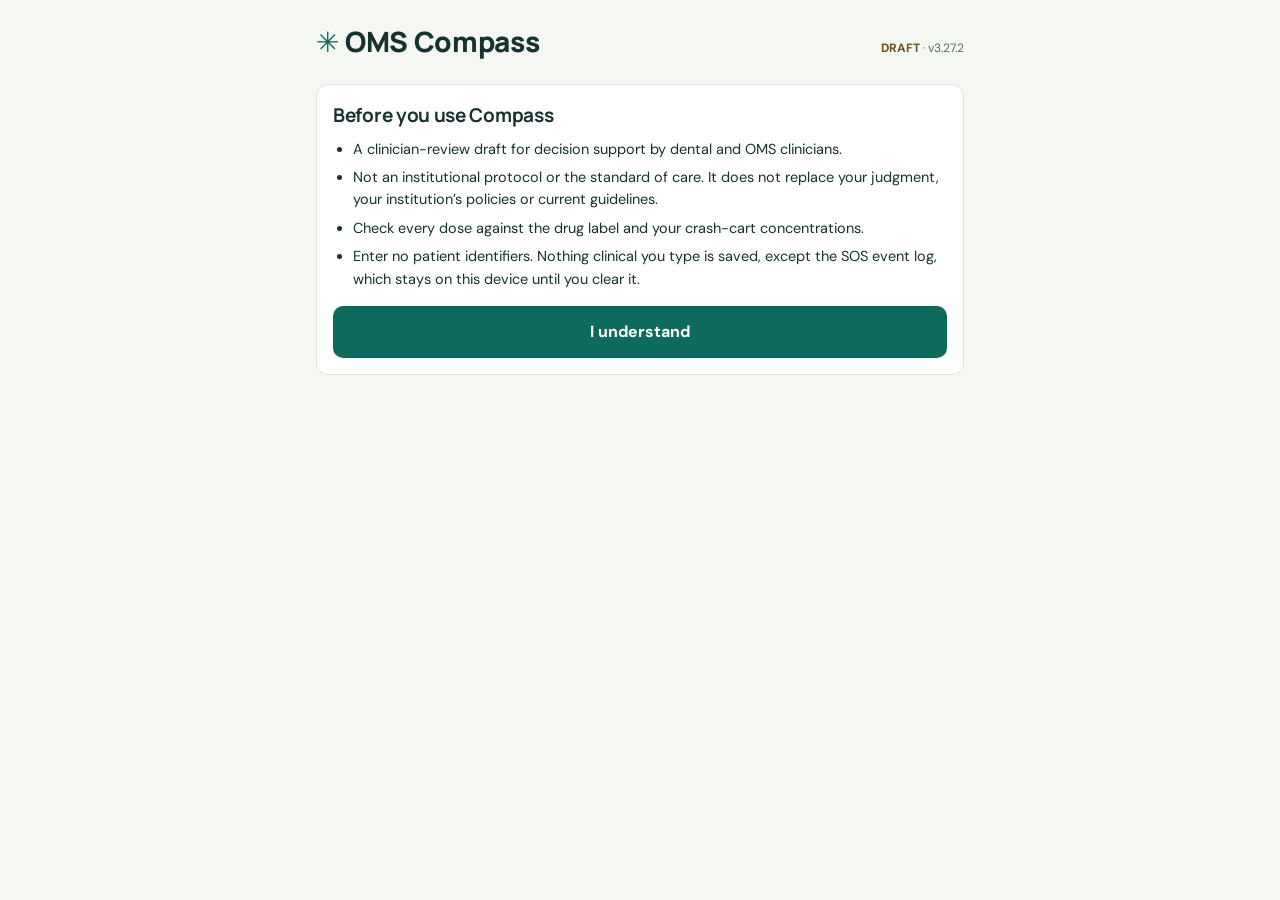
==== index.html @ 9c75dfcd "v3.27.2: Chinese handouts to Traditional (Taiwan usage) Co-Authored-By: Claude Opus 5.5 <noreply@ant" ====
<!doctype html><html><head><meta charset=utf8><meta name=viewport content="width=device-width,initial-scale=1,viewport-fit=cover"><style>:root{color-scheme:light;box-sizing:border-box;padding-top:env(safe-area-inset-top,0px);padding-bottom:env(safe-area-inset-bottom,0px)}html{scroll-padding-top:env(safe-area-inset-top,0px)}body{margin:0;padding:0;font:14px -apple-system,BlinkMacSystemFont,sans-serif;background:#fff;color:#000}img{max-width:100%}[hidden]:not([hidden=until-found i]){display:none!important}</style><style>.cw-card{border:1px solid var(--line,#ccd7d3);border-radius:14px;padding:12px;margin:12px 0;background:var(--card,#fff)}.cw-warn{color:var(--warn-ink,#8b4220)}@media print{.cw-card{break-inside:avoid}}</style>
</head><body>
<title>OMS Compass</title>
<link rel="manifest" href="manifest.webmanifest">
<link rel="apple-touch-icon" href="apple-touch-icon.png">
<meta name="apple-mobile-web-app-capable" content="yes">
<meta name="mobile-web-app-capable" content="yes">
<meta name="apple-mobile-web-app-title" content="Compass">
<meta name="apple-mobile-web-app-status-bar-style" content="default">
<meta name="theme-color" content="#f5f7f3" media="(prefers-color-scheme: light)">
<meta name="theme-color" content="#0f1a19" media="(prefers-color-scheme: dark)">
<meta name="claude:viewport-fit-sides" content="cover">
<link rel="preconnect" href="https://fonts.googleapis.com"><link rel="preconnect" href="https://fonts.gstatic.com" crossorigin>
<link rel="stylesheet" href="https://fonts.googleapis.com/css2?family=DM+Sans:opsz,wght@9..40,400;9..40,500;9..40,600;9..40,700&family=Manrope:wght@600;700;800&display=swap">
<style>
/* Layout: one phone column. Home = grouped decision list. Module = red flags → inputs → yes/no path → plan card → collapsed look-fors and sources. */
:root{
 --bg:#f5f7f3;--surface:#ffffff;--ink:#17312e;--muted:#5a6b67;--line:#dfe5de;--soft:#e9f0e8;
 --accent:#0f6a5e;--accent-ink:#ffffff;--chip:#dcebe3;--chip-ink:#1f5245;
 --warn-bg:#fff4e2;--warn-line:#ecd2a6;--warn-ink:#6f4f1c;
 --red-bg:#fbece8;--red-line:#ebc1b5;--red-ink:#8b3322;
 --ok-bg:#e8f3ea;--ok-line:#c4dcc8;--ok-ink:#25563a;
 --display:'Manrope','DM Sans',system-ui,-apple-system,sans-serif;--sans:'DM Sans',system-ui,-apple-system,'Segoe UI',sans-serif;
}
@media (prefers-color-scheme:dark){:root:not([data-theme="light"]){
 --bg:#0f1a19;--surface:#162423;--ink:#e6efeb;--muted:#9db0aa;--line:#28403c;--soft:#1d2f2d;
 --accent:#4fb8a5;--accent-ink:#06211d;--chip:#21403a;--chip-ink:#bfe3d7;
 --warn-bg:#2e2412;--warn-line:#5a4520;--warn-ink:#f0cf92;
 --red-bg:#341a15;--red-line:#6a3226;--red-ink:#f2b2a2;
 --ok-bg:#16301f;--ok-line:#2c5539;--ok-ink:#a9dcb7;color-scheme:dark}}
:root[data-theme="dark"]{
 --bg:#0f1a19;--surface:#162423;--ink:#e6efeb;--muted:#9db0aa;--line:#28403c;--soft:#1d2f2d;
 --accent:#4fb8a5;--accent-ink:#06211d;--chip:#21403a;--chip-ink:#bfe3d7;
 --warn-bg:#2e2412;--warn-line:#5a4520;--warn-ink:#f0cf92;
 --red-bg:#341a15;--red-line:#6a3226;--red-ink:#f2b2a2;
 --ok-bg:#16301f;--ok-line:#2c5539;--ok-ink:#a9dcb7;color-scheme:dark}
*{box-sizing:border-box}
body{background:var(--bg);color:var(--ink);font:15px/1.5 var(--sans);-webkit-text-size-adjust:100%}
body::before{content:"";position:fixed;inset:0 0 auto;height:env(safe-area-inset-top,0px);z-index:10;background:var(--bg)}
button,input,select{font:inherit;color:inherit}
button{cursor:pointer}
a{color:var(--accent)}
:focus-visible{outline:2px solid var(--accent);outline-offset:2px}
.wrap{max-width:680px;margin:0 auto;padding-block:12px 40px;padding-left:max(16px,env(safe-area-inset-left,0px));padding-right:max(16px,env(safe-area-inset-right,0px))}
h1,h2,h3{font-family:var(--display);letter-spacing:-.3px;text-wrap:balance;margin:0}
.lab{font-size:12px;font-weight:700;letter-spacing:1.1px;text-transform:uppercase;color:var(--muted)}
.small{font-size:12px;color:var(--muted)}

/* Home */
.top{display:flex;align-items:baseline;justify-content:space-between;gap:12px;padding:8px 0 14px}
.top h1{font-size:24px;font-weight:800}
.top h1 span{color:var(--accent)}
.group{margin:16px 0 6px}
.mods{display:flex;flex-direction:column;background:var(--surface);border:1px solid var(--line);border-radius:12px;overflow:hidden}
.mod{display:grid;grid-template-columns:minmax(0,1fr) auto;gap:10px;align-items:center;width:100%;text-align:left;background:none;border:0;border-top:1px solid var(--line);padding:13px 14px;min-height:56px}
.mod:first-child{border-top:0}
.mod:hover{background:var(--soft)}
.mod b{display:block;font:700 15.5px var(--display)}
.mod span{display:block;font-size:12.5px;color:var(--muted);line-height:1.4;margin-top:1px}
.mod i{font-style:normal;color:var(--accent);font-size:18px}
.foot{margin-top:22px;font-size:11.5px;color:var(--muted);line-height:1.6}

/* Module */
.bar{position:sticky;top:env(safe-area-inset-top,0px);z-index:5;background:var(--bg);display:flex;align-items:center;gap:10px;padding:8px 0;border-bottom:1px solid var(--line);margin-bottom:12px}
.bar h2{flex:1;min-width:0;font-size:17px;white-space:nowrap;overflow:hidden;text-overflow:ellipsis}
.bar h2 .dtag{white-space:nowrap}
.icon-btn{border:1px solid var(--line);background:var(--surface);border-radius:10px;min-width:44px;height:44px;padding:0 12px;color:var(--accent);font-weight:600;font-size:13px}
.icon-btn.back,.icon-btn.homebtn{font-size:20px;padding:0}
.top .homebtn{flex:none;min-width:40px;height:40px;align-self:center;margin-right:-4px}
.top:has(.homebtn){align-items:center}
.top:has(.homebtn) h1{flex:1;min-width:0;white-space:nowrap;font-size:22px}
.pcard{border:1px solid var(--line);border-radius:14px;padding:14px;margin:8px 0 12px}.pct{display:block;font-size:17px;margin-bottom:10px}.pcall{display:flex;align-items:center;justify-content:center;min-height:52px;border-radius:12px;background:var(--accent);color:var(--accent-ink);font-weight:700;text-decoration:none;margin-bottom:10px}.plink{margin:8px 0 0;color:var(--accent);font-weight:600}.pmeds{margin:8px 0 0;font-weight:600}.qrwrap{text-align:center;margin:4px 0 12px}.qrwrap svg.qr{width:min(220px,70vw);height:auto;display:block;margin:0 auto 6px;border-radius:8px}.oph input{min-height:44px;font-size:16px;width:12em;max-width:100%}.ophset{margin-top:10px}
.red{background:var(--red-bg);border:1px solid var(--red-line);color:var(--red-ink);border-radius:12px;padding:11px 14px;font-size:13.5px;line-height:1.5;margin-bottom:12px}
.red b{font-weight:700}
details.box{background:var(--surface);border:1px solid var(--line);border-radius:12px;margin-bottom:10px}
details.box>summary{list-style:none;display:flex;justify-content:space-between;align-items:center;gap:10px;padding:12px 14px;min-height:46px;font-weight:600;font-size:14px}
details.box>summary::-webkit-details-marker{display:none}
details.box>summary::after{content:'+';color:var(--accent);font-size:18px;line-height:1}
details.box[open]>summary::after{content:'−'}
details.box>summary em{font-style:normal;font-weight:600;font-size:12px;color:var(--accent);margin-left:auto}
.inner{padding:0 14px 14px}
.grid3{display:grid;grid-template-columns:repeat(3,minmax(0,1fr));gap:8px}
.fld{display:flex;flex-direction:column;gap:4px;font-size:12px;color:var(--muted);min-width:0}
.fld input,.fld select{width:100%;border:1px solid var(--line);background:var(--bg);border-radius:8px;padding:9px 10px;font-size:16px;color:var(--ink);font-variant-numeric:tabular-nums}
.toggles{display:flex;flex-wrap:wrap;gap:6px}
.tg{border:1px solid var(--line);background:var(--bg);border-radius:18px;padding:7px 11px;font-size:13px;min-height:36px;color:var(--muted)}
.tg.on{background:var(--chip);border-color:var(--chip);color:var(--chip-ink);font-weight:700}
.calc{margin-top:10px;font-size:13px;font-weight:600;color:var(--chip-ink);background:var(--chip);border-radius:8px;padding:7px 10px;font-variant-numeric:tabular-nums}
.sub{font-size:12px;font-weight:700;color:var(--muted);margin:12px 0 6px}

.path{display:flex;flex-direction:column;gap:6px;margin-bottom:10px}
.step{display:grid;grid-template-columns:minmax(0,1fr) auto;gap:10px;align-items:center;background:var(--surface);border:1px solid var(--line);border-radius:10px;padding:8px 8px 8px 12px}
.step .qt{font-size:13px;line-height:1.4;color:var(--muted)}
.step .qt small{display:inline-block;margin-left:4px;font-size:12px;font-weight:700;letter-spacing:.5px;text-transform:uppercase;color:var(--accent)}
.seg{display:inline-flex;border:1px solid var(--line);border-radius:8px;overflow:hidden}
.seg button{border:0;background:var(--surface);padding:6px 12px;min-height:34px;font-size:13px;font-weight:600;color:var(--muted)}
.seg button+button{border-left:1px solid var(--line)}
.seg button.on{background:var(--ink);color:var(--bg)}
.notechip{background:var(--warn-bg);border:1px solid var(--warn-line);color:var(--warn-ink);border-radius:10px;padding:7px 12px;font-size:13px;font-weight:600}
.cur{background:var(--surface);border:2px solid var(--accent);border-radius:12px;padding:14px}
.cur .q{font:700 17px/1.4 var(--display);margin:4px 0 6px}
.cur .h{font-size:13px;color:var(--muted);line-height:1.5;margin-bottom:12px}
.cur .h ul{margin:4px 0 0;padding-left:18px}
.yn{display:grid;grid-template-columns:1fr 1fr;gap:10px}
.yn button{min-height:52px;border-radius:10px;font-weight:700;font-size:16px;border:1px solid var(--line);background:var(--bg);color:var(--ink)}
.yn button.y{background:var(--accent);border-color:var(--accent);color:var(--accent-ink)}
.autohint{font-size:12px;color:var(--chip-ink);background:var(--chip);border-radius:6px;padding:5px 8px;margin-bottom:10px}

.plan{border-radius:12px;padding:14px;border:1px solid var(--ok-line);background:var(--ok-bg);color:var(--ok-ink)}
.plan.action{border-color:var(--warn-line);background:var(--warn-bg);color:var(--warn-ink)}
.plan.urgent{border-color:var(--red-line);background:var(--red-bg);color:var(--red-ink)}
.plan .lab{color:inherit;opacity:.85}
.plan .pt{font:700 17px/1.4 var(--display);margin:4px 0 0;color:inherit}
.plan ol{margin:10px 0 0;padding-left:20px;font-size:14px;line-height:1.5}
.plan ol li{margin:6px 0}
.plan ol b{font-weight:700}
.plan .meta{display:flex;flex-wrap:wrap;gap:6px 12px;margin-top:12px;font-size:12px}
.plan .meta a{color:inherit;font-weight:600}
.go{display:inline-block;margin-top:10px;border:1px solid currentColor;background:none;color:inherit;border-radius:8px;padding:7px 12px;font-weight:700;font-size:13px}
.copybox{display:block;width:100%;min-height:140px;margin-top:10px;border:1px solid var(--line);border-radius:8px;background:var(--surface);color:var(--ink);padding:8px;font-size:13px}
.caveat{font-size:12px;color:var(--muted);margin:10px 0 14px;line-height:1.5}
.look h4{margin:12px 0 4px;font-size:13px}
.look ul{margin:0;padding-left:18px;font-size:13.5px;line-height:1.5;color:var(--muted)}
.look li{margin:3px 0}
.src{padding:8px 0;border-top:1px solid var(--line);font-size:13px;line-height:1.45}
.src:first-child{border-top:0}
.src span{display:block;font-size:12px;color:var(--muted)}
/* Tabs, emergency, calculators */
.tabs{display:grid;grid-auto-flow:column;grid-auto-columns:minmax(0,1fr);gap:6px;margin:0 0 6px}
.tabs button{min-height:44px;border-radius:10px;border:1px solid var(--line);background:var(--surface);font-weight:700;font-size:14px;color:var(--muted);padding:0 2px;white-space:nowrap;overflow:hidden;text-overflow:ellipsis}
@media (max-width:400px){.tabs button{font-size:13px}}
.tabs button.on{background:var(--ink);color:var(--bg);border-color:var(--ink)}
.tabs button.em{color:var(--red-ink);border-color:var(--red-line);background:var(--red-bg)}
.tabs button.em.on{background:var(--red-ink);color:var(--bg);border-color:var(--red-ink)}
.icon-btn.sos{color:var(--red-ink);border-color:var(--red-line);background:var(--red-bg);font-weight:800}
.wtbar{position:sticky;top:env(safe-area-inset-top,0px);z-index:4;background:var(--bg);padding:8px 0;display:grid;grid-template-columns:minmax(0,1fr) auto;gap:10px;align-items:end;border-bottom:1px solid var(--line);margin-bottom:10px}
.wtbar input{width:100%;font-size:20px;font-weight:700;padding:10px 12px;border:2px solid var(--accent);border-radius:10px;background:var(--surface);color:var(--ink);font-variant-numeric:tabular-nums}
.wtbar .note{font-size:12px;color:var(--muted);line-height:1.35;max-width:150px}
.call{background:var(--red-bg);border:1px solid var(--red-line);color:var(--red-ink);border-radius:12px;padding:10px 14px;font-size:13.5px;font-weight:600;margin-bottom:10px}
details.em{background:var(--surface);border:1px solid var(--line);border-left:4px solid var(--red-ink);border-radius:12px;margin-bottom:8px}
details.em>summary{list-style:none;padding:13px 14px;min-height:50px;display:flex;justify-content:space-between;align-items:center;gap:10px;font:700 16px var(--display)}
details.em>summary::-webkit-details-marker{display:none}
details.em>summary span{font:500 12px var(--sans);color:var(--muted);display:block;margin-top:2px}
details.em>summary::after{content:'+';color:var(--red-ink);font-size:20px}
details.em[open]>summary::after{content:'−'}
.em ol{margin:0;padding:0 14px 6px 34px;font-size:14.5px;line-height:1.5}
.em ol li{margin:6px 0}
.dose{display:inline-block;background:var(--chip);color:var(--chip-ink);border-radius:6px;padding:1px 7px;font-weight:700;font-variant-numeric:tabular-nums;white-space:nowrap}
.unv{display:inline-block;margin-left:4px;font-size:10.5px;font-weight:700;letter-spacing:.4px;text-transform:uppercase;color:var(--warn-ink);background:var(--warn-bg);border:1px solid var(--warn-line);border-radius:4px;padding:0 5px}
.em .meta{padding:0 14px 12px;font-size:12px;display:flex;flex-wrap:wrap;gap:6px 12px}
.ctab{width:100%;border-collapse:collapse;font-size:13.5px;font-variant-numeric:tabular-nums}
.ctab th,.ctab td{text-align:left;padding:7px 6px;border-top:1px solid var(--line);vertical-align:top}
.ctab th{font-size:12px;letter-spacing:.6px;text-transform:uppercase;color:var(--muted);border-top:0}
.ctab td b{font-size:15px}
.chk{display:flex;flex-direction:column;gap:6px}
.recs{display:flex;align-items:center;gap:6px;overflow-x:auto;scrollbar-width:none;margin:10px 0 0;padding:2px}
.recs::-webkit-scrollbar{display:none}
.recs .lab{flex:none;margin:0 2px 0 0}
.recs .pin{flex:none;min-height:44px;padding:0 12px;border-radius:22px;font-size:14px;white-space:nowrap;max-width:230px;overflow:hidden;text-overflow:ellipsis}
.staffhome .mod{min-height:72px}
body.staff #abar,body.staff .fx-tools [data-goasmt],body.staff .fx-tools [data-atab]{display:none!important}
#sosrun{margin:0 0 12px}
.sr-idle{display:grid;grid-template-columns:1fr 1fr;gap:8px}
.sr-idle p{grid-column:1/-1;margin:0}
.sr-btn{min-height:52px;border-radius:12px;font:800 15px/1.2 var(--display);border:2px solid var(--ink);background:var(--surface);color:var(--ink);padding:6px 10px;text-align:center;text-decoration:none;display:flex;align-items:center;justify-content:center}
.sr-btn.pri{background:var(--ink);color:var(--bg)}
.sr-911{background:#a50000!important;border-color:#a50000!important;color:#fff!important}
.sr-top{position:sticky;top:0;z-index:20;display:grid;grid-template-columns:auto minmax(0,1fr) auto;gap:10px;align-items:center;background:var(--surface);border:2px solid #a50000;border-radius:12px;padding:8px 10px}
.sr-top.drill{border-style:dashed}
.sr-top b{font:800 28px/1 var(--display);font-variant-numeric:tabular-nums}
.sr-top span{font-size:12.5px;color:var(--muted);line-height:1.35;min-width:0}
.sr-chips{display:flex;gap:6px;margin:10px 0;overflow-x:auto;scrollbar-width:none;padding:2px}
.sr-chips::-webkit-scrollbar{display:none}
.sr-chips button{flex:none;white-space:nowrap}
.sr-chips button{min-height:44px;border-radius:22px;padding:0 12px;font-weight:700;font-size:14px;border:1.5px solid var(--line);background:var(--surface);color:var(--ink)}
.sr-add{display:grid;grid-template-columns:minmax(0,1fr) auto;gap:8px}
.sr-add input,.sr-script input{min-height:44px;border:1.5px solid var(--line);border-radius:10px;padding:0 10px;font:16px var(--sans);background:var(--bg);color:var(--ink);width:100%;box-sizing:border-box}
.sr-script{border:2px solid #a50000;border-radius:12px;padding:10px 12px;margin-top:10px;background:var(--surface)}
.sr-script ol{margin:6px 0 8px;padding-left:20px;line-height:1.5}
.sr-log{margin-top:10px}.sr-log ol{margin:6px 0 0;padding-left:0;list-style:none;font-size:13.5px;line-height:1.6;font-variant-numeric:tabular-nums}
.sr-row{display:grid;grid-template-columns:1fr 1fr;gap:8px;margin-top:10px}
.askbtn{display:inline-flex;align-items:center;gap:6px;min-height:44px;margin-top:10px;border:1px solid currentColor;background:none;color:inherit;border-radius:8px;padding:7px 12px;font-weight:700;font-size:13px}
.askrow{margin:4px 0 12px}
.fx-all{width:100%;min-height:56px;margin-top:14px;border-radius:12px;background:var(--accent);border:2px solid var(--accent);color:#fff;font:800 16px var(--display);padding:8px 12px;text-align:center}
.fx-all span{display:block;font:500 12.5px/1.35 var(--sans);opacity:.95;margin-top:3px}
#asksheet{position:fixed;inset:0;z-index:90;background:rgba(0,0,0,.45);display:flex;align-items:flex-end;justify-content:center}
#asksheet[hidden]{display:none}
#asksheet .sh{width:100%;max-width:560px;max-height:92vh;overflow:auto;background:var(--surface);color:var(--ink);border-radius:16px 16px 0 0;padding:16px 16px calc(16px + env(safe-area-inset-bottom,0px));display:grid;gap:10px}
#asksheet h3{margin:0;font:800 18px var(--display)}
#asksheet textarea{width:100%;box-sizing:border-box;border:1.5px solid var(--line);border-radius:10px;padding:10px;font:16px/1.4 var(--sans);background:var(--bg);color:var(--ink)}
#asksheet #askq{min-height:76px}
#asksheet #askprev{min-height:120px;font-size:12.5px;color:var(--muted)}
#asksheet .acts{display:grid;grid-template-columns:1fr 1fr;gap:8px}
#asksheet .acts a,#asksheet .acts button{display:flex;align-items:center;justify-content:center;min-height:52px;border-radius:12px;font:800 15px/1.2 var(--display);text-align:center;padding:4px 8px;text-decoration:none;border:2px solid var(--ink)}
#asksheet .acts .p1{background:var(--ink);color:var(--bg)}
#asksheet .acts .p2{background:var(--surface);color:var(--ink)}
#asksheet .x{justify-self:end;border:0;background:none;color:var(--muted);font-weight:700;font-size:14px;min-height:44px;padding:0 4px}
.handoff{display:grid;grid-template-columns:minmax(0,1fr) auto;gap:10px;align-items:center;text-decoration:none;background:var(--surface);border:1px solid var(--line);border-radius:12px;padding:12px 14px;margin-bottom:12px;color:var(--ink);min-height:56px}
.handoff b{display:block;font:700 15px var(--display)}
.handoff span{display:block;font-size:12.5px;color:var(--muted);line-height:1.4;margin-top:2px}
.handoff i{font-style:normal;color:var(--accent);font-size:18px}
.tribar{display:grid;grid-template-columns:minmax(0,1fr) auto;gap:10px;align-items:start;background:var(--warn-bg);border:1px solid var(--warn-line);color:var(--warn-ink);border-radius:12px;padding:10px 14px;margin-bottom:10px;font-size:13px;line-height:1.45}
.tribar b{display:block;font-weight:700}
.tribar .vbtn{color:inherit}
.cur.tricur{border-color:var(--warn-ink)}
.trihint{font-size:13px;color:var(--warn-ink);background:var(--warn-bg);border:1px solid var(--warn-line);border-radius:6px;padding:6px 9px;margin-bottom:10px}
.step .qt small.trs{color:var(--warn-ink)}
.top .small{white-space:nowrap}
.srch{margin:2px 0 4px}
.srch input{width:100%;font-size:16px;padding:11px 12px;border:1px solid var(--line);border-radius:10px;background:var(--surface);color:var(--ink)}
#hits .mods{margin-top:8px}

.vbtn{border:0;background:none;padding:0;font:inherit;font-size:12px;color:var(--muted);text-decoration:underline;text-underline-offset:2px;min-height:24px}
.gate{background:var(--surface);border:1px solid var(--line);border-radius:12px;padding:16px;margin-top:8px}
.gate h2{font-size:19px;margin-bottom:8px}
.gate ul{margin:0 0 16px;padding-left:20px;font-size:14.5px;line-height:1.55}
.gate li{margin:6px 0}
.gobtn{width:100%;min-height:52px;border-radius:10px;border:0;background:var(--accent);color:var(--accent-ink);font-weight:700;font-size:16px}
@media (min-width:560px){.top h1{font-size:28px}}
/* v3: Unknown, basis, findings, assessment bar */
.seg button{min-width:40px}
.yn3{grid-template-columns:1fr 1fr .8fr}
.yn button.unk{font-size:14px;color:var(--warn-ink);background:var(--warn-bg);border-color:var(--warn-line)}
.bas{display:inline-block;margin-left:6px;font-size:12px;font-weight:700;letter-spacing:.4px;text-transform:uppercase;border-radius:4px;padding:1px 6px;border:1px solid currentColor;opacity:.95;vertical-align:1px}
.b-un{color:var(--warn-ink);background:var(--warn-bg)}
.b-au{color:var(--chip-ink);background:var(--chip);border-color:var(--chip)}
.rev{font-size:12px;opacity:.85;margin-top:8px;line-height:1.4}
.qset{display:grid;grid-template-columns:1fr 1fr;gap:8px;margin:10px 0 0}.qset .tg{min-height:44px;font-weight:700}
.pins{display:grid;grid-template-columns:1fr 1fr;gap:8px;margin:12px 0 4px}
a.pin{display:block;text-decoration:none}
.pin{min-height:60px;text-align:left;padding:10px 12px;border:1px solid var(--line);border-radius:12px;background:var(--surface);color:var(--ink);font:700 16px var(--sans)}
.pin span{display:block;font-weight:500;font-size:13px;opacity:.75;margin-top:2px}
.pin.wide{grid-column:1/-1}
details.more{margin-top:10px;font-size:13px}details.more summary{cursor:pointer;opacity:.85}
.today{margin-top:12px;padding-top:10px;border-top:1px solid var(--line)}.today h4{margin:12px 0 6px;font-size:14px}
.today .asab{display:flex;gap:8px}.today .asab .tg{flex:1;min-height:44px}
.today .tw{display:grid;grid-template-columns:1fr 1fr;gap:8px;margin-bottom:6px}.today .la{font-size:14px;line-height:1.5}
.today .hob{display:flex;flex-wrap:wrap;gap:6px}
ul.hol{list-style:none;padding-left:0}ul.hol li{display:grid;grid-template-columns:28px 1fr;gap:6px;margin:6px 0;white-space:pre-line}ul.hol .ic{font-size:18px;line-height:1.3}
ul.hol li.warn{background:var(--red-bg);border:1px solid var(--red-line);color:var(--red-ink);border-radius:10px;padding:8px;font-weight:600}
.tb{margin:10px 0;padding:8px 10px;border:1px dashed var(--line);border-radius:10px}.tb ul{margin:6px 0 0;padding-left:18px}
.og h4{margin:12px 0 4px;font-size:15px}.og p{margin:2px 0 6px}.ogl{display:inline-block;margin-right:4px}.ogl0{color:var(--accent)}.ogl2{opacity:.8}
.nomatch{margin-top:10px;background:var(--warn-bg);border:1px solid var(--warn-line);color:var(--warn-ink);border-radius:12px;padding:12px 14px;font-size:13.5px;line-height:1.5}
.nomatch b{display:block;margin-bottom:2px}
.fcls{font-size:12.5px;color:var(--muted);margin:-4px 0 10px}
.disp{border-radius:12px;padding:12px 14px;border:1px solid var(--ok-line);background:var(--ok-bg);color:var(--ok-ink);margin-bottom:10px}
.disp.d-mod,.disp.d-inv{border-color:var(--warn-line);background:var(--warn-bg);color:var(--warn-ink)}
.disp.d-ref,.disp.d-def{border-color:var(--red-line);background:var(--red-bg);color:var(--red-ink)}
.disp .lab{color:inherit;opacity:.85}
.disp .pt{font:600 16px/1.45 var(--sans);margin-top:4px;color:inherit}
.disp.big .pt{font-size:16.5px}
.dtag{display:inline-block;font:800 12px var(--display);letter-spacing:.3px;text-transform:uppercase;border:1.5px solid currentColor;border-radius:6px;padding:1px 6px;margin-right:4px;vertical-align:1px}
.dtag.sm{font-size:10.5px;margin-right:6px}
.condr{list-style:none;margin:6px 0 0;padding:0;display:grid;gap:4px}
.condr li{display:flex;flex-wrap:wrap;gap:2px 6px;align-items:baseline;font-size:13px;line-height:1.35}
.condr li>span:last-child{min-width:0;overflow-wrap:anywhere}
.condr .dtag{flex:none;white-space:nowrap}
.dtag.d-ok{color:var(--ok-ink)}.dtag.d-mod,.dtag.d-inv{color:var(--warn-ink)}.dtag.d-ref,.dtag.d-def{color:var(--red-ink)}
.fsec{background:var(--surface);border:1px solid var(--line);border-radius:12px;padding:11px 14px;margin-bottom:10px}
.fsec ul,.fsec ol{margin:6px 0 0;padding-left:20px;font-size:14px;line-height:1.5}
.fsec li{margin:4px 0}
.fsec.warn{background:var(--warn-bg);border-color:var(--warn-line);color:var(--warn-ink)}
.fsec.warn .lab,.fsec.warn .small{color:inherit}
.fq{padding:10px 0;border-top:1px solid var(--line)}
.fq:first-of-type{border-top:0}
.fql{display:block;font-weight:600;font-size:14px;margin-bottom:6px;color:var(--ink)}
.fql small{font-size:12px;font-weight:700;letter-spacing:.5px;text-transform:uppercase;color:var(--accent);margin-left:4px}
.fqh{font-size:12px;color:var(--muted);margin:-3px 0 6px}
.chips{display:flex;flex-wrap:wrap;gap:6px}
.chips .tg{min-height:44px;padding:8px 12px;font-size:13.5px;text-align:left;color:var(--ink)}
.chips .tg.unkb{color:var(--warn-ink);border-style:dashed}
.chips .tg.on.unkb{background:var(--warn-bg);border-color:var(--warn-ink);border-style:solid}
.htrow{display:grid;grid-template-columns:minmax(0,1.3fr) auto minmax(0,1fr) minmax(0,1fr);gap:6px;align-items:center}
.numrow{display:grid;grid-template-columns:minmax(0,1fr) auto;gap:8px;align-items:center}
.numrow input,.numrow select{border:1px solid var(--line);background:var(--bg);border-radius:8px;padding:10px;font-size:16px;color:var(--ink);min-height:44px;font-variant-numeric:tabular-nums;width:100%}
.numrow select{width:auto;max-width:190px}
.unitlab{font-size:13px;color:var(--muted)}
.quote{font-size:13.5px;line-height:1.5;color:var(--muted);border-left:3px solid var(--line);padding-left:10px;margin:4px 0}
.fact{margin:12px 0}
.gobtn:disabled{opacity:.6}
.arow{display:grid;grid-template-columns:minmax(0,1fr) auto;gap:8px;align-items:center;padding:8px 0;border-top:1px solid var(--line)}
.arow:first-of-type{border-top:0}
.alink{text-align:left;background:none;border:0;padding:4px 0;min-height:44px}
.alink b{display:block;font:700 14.5px var(--display)}
.alink span.dtag{display:inline-block}
.bar h2 #fmini{display:block;line-height:1}
.bar h2 #fmini .dtag{font-size:12px;margin-top:3px;white-space:normal}
.bar h2 .ft{display:-webkit-box;-webkit-line-clamp:2;-webkit-box-orient:vertical;overflow:hidden;white-space:normal;line-height:1.25}
.ctxsum{display:block;font-weight:500;font-size:12px;color:var(--muted);margin-top:2px}
.alink span{display:block;font-size:13px;color:var(--muted);line-height:1.45;margin-top:2px}
body.hasbar .wrap{padding-bottom:calc(84px + env(safe-area-inset-bottom,0px))}
.abar{position:fixed;left:0;right:0;bottom:0;z-index:20;display:grid;grid-template-columns:minmax(0,1fr) auto;gap:8px;padding:8px max(12px,env(safe-area-inset-left,0px)) calc(8px + env(safe-area-inset-bottom,0px));background:var(--bg);border-top:1px solid var(--line);max-width:680px;margin:0 auto}
.abar[hidden],body.kb .abar{display:none}
.abtn{min-height:48px;border-radius:10px;border:1px solid var(--line);background:var(--surface);font-weight:700;font-size:15px;color:var(--ink);padding:0 14px}
.abtn b{color:var(--accent)}
.abtn.np{color:var(--red-ink);border-color:var(--red-line);background:var(--red-bg)}
.abtn.np.arm,.icon-btn.newpt{background:var(--red-ink);color:var(--bg);border-color:var(--red-ink)}
.icon-btn.newpt{background:var(--red-bg);color:var(--red-ink);border-color:var(--red-line)}
.seg button{min-height:44px}
/* v3.1: medical gate, on-call switch, drawer tabs, intraop checklist */
.gov{margin:8px 0 4px;display:grid;gap:4px}
.kw mark{background:var(--soft);color:inherit;font-weight:700;padding:0 1px;border-radius:3px}
.kw .mod span{white-space:normal}
.bx{display:grid;gap:6px}.bx select,.bx input{font:inherit;padding:8px;border-radius:8px;border:1px solid var(--line);background:var(--surface);color:var(--ink);max-width:100%}
.gtq summary{cursor:pointer;min-height:44px;display:flex;align-items:center;gap:6px;flex-wrap:wrap}
.gtq{margin:8px 0;padding:4px 10px;border-radius:10px;background:var(--surface,transparent);color:var(--ink,inherit);border:1px solid var(--line)}
.mgate{border-radius:12px;padding:10px 14px;margin-bottom:12px;border:2px solid var(--line);background:var(--surface);color:var(--ink)}
.mgate.g-ok{border-color:var(--ok-ink);background:var(--ok-bg);color:var(--ok-ink)}
.mgate.g-mod{border-color:var(--warn-ink);background:var(--warn-bg);color:var(--warn-ink)}
.mgate.g-def{border-color:var(--red-ink);background:var(--red-bg);color:var(--red-ink)}
.mgate .gt{display:flex;align-items:center;gap:8px;font:800 15px/1.35 var(--display)}
.mgate .gt .dot{flex:none;width:12px;height:12px;border-radius:50%;background:currentColor}
.mgate ul{margin:6px 0 0;padding-left:20px;font-size:13.5px;line-height:1.45}
.mgate .gb{display:flex;flex-wrap:wrap;gap:6px;margin-top:8px}
.mgate .go{margin-top:0;min-height:40px}
.oncall{display:grid;grid-template-columns:minmax(0,1fr) auto;align-items:center;gap:10px;width:100%;text-align:left;background:var(--surface);border:1px solid var(--line);border-radius:12px;padding:10px 14px;min-height:56px;margin:4px 0 8px}
.oncall b{display:block;font:700 15px var(--display)}
.oncall span{display:block;font-size:12.5px;color:var(--muted)}
.oncall .sw{width:50px;height:30px;border-radius:15px;background:var(--line);position:relative;transition:background .15s}
.oncall .sw::after{content:"";position:absolute;top:3px;left:3px;width:24px;height:24px;border-radius:50%;background:#fff;box-shadow:0 1px 2px rgba(0,0,0,.3);transition:left .15s}
.oncall[aria-checked="true"]{border-color:var(--red-line);background:var(--red-bg)}
.oncall[aria-checked="true"] .sw{background:var(--red-ink)}
.oncall[aria-checked="true"] .sw::after{left:23px}
.lab.group.oc{color:var(--red-ink)}
.abar.three{grid-template-columns:minmax(0,1fr) minmax(0,1fr) auto}
@media (max-width:400px){.abar.three{gap:6px;padding-left:max(8px,env(safe-area-inset-left,0px));padding-right:max(8px,env(safe-area-inset-right,0px))}.abar.three .abtn{padding:0 4px;font-size:14px;line-height:1.15}}
.atabs{margin-bottom:10px}
.io{background:var(--surface);border:1px solid var(--line);border-radius:12px;margin-bottom:10px;overflow:hidden}
.io h3{display:flex;justify-content:space-between;gap:8px;font-size:15px;padding:11px 14px;margin:0;background:var(--soft)}
.io h3 small{font:600 12px var(--sans);color:var(--muted)}
.io h3 small.done{color:var(--ok-ink)}
.ioi{display:grid;grid-template-columns:28px minmax(0,1fr);gap:10px;align-items:start;width:100%;text-align:left;background:none;border:0;border-top:1px solid var(--line);padding:11px 14px;min-height:52px;font-size:14.5px;line-height:1.4;color:var(--ink)}
.ioi:first-of-type{border-top:0}
.ioi .bx{width:26px;height:26px;border-radius:7px;border:2px solid var(--muted);display:grid;place-items:center;font-weight:800;font-size:15px;color:transparent}
.ioi[aria-checked="true"]{color:var(--muted)}
.ioi[aria-checked="true"] .bx{background:var(--ok-ink);border-color:var(--ok-ink);color:var(--bg)}
.iogo{display:flex;flex-wrap:wrap;gap:6px;padding:0 14px 12px 52px}
.iogo .go{margin-top:0}
/* v3.3: patient bar (age · kg · lb), pediatric lockout, practice mode, author disclosure, offline badge */
.tg{min-height:44px}
.wtbar.pt{grid-template-columns:repeat(3,minmax(0,1fr))}
.wtbar.pt .note{grid-column:1/-1;max-width:none}
.wtbar.pt .fld{font-size:12px}
.wtbar .wtx{font-weight:700;color:var(--ink)}
.plock{border:2px solid var(--red-ink);background:var(--red-bg);color:var(--red-ink);border-radius:12px;padding:12px 14px;margin-bottom:10px;font-size:14px;line-height:1.5}
.plock .pb{display:inline-block;font:800 12px/1.3 var(--display);letter-spacing:.5px;background:var(--red-ink);color:var(--bg);border-radius:6px;padding:3px 8px;margin-bottom:6px}
.pamber{background:var(--warn-bg);border:1px solid var(--warn-line);color:var(--warn-ink);border-radius:12px;padding:10px 14px;margin-bottom:10px;font-size:13.5px;line-height:1.5}
.pmdesc{margin:-4px 0 10px;line-height:1.4}
.sets>summary em.setsum{margin-left:8px;font-weight:600;color:var(--muted)}
.sets .oncall{margin-bottom:10px}
.jump{display:flex;flex-wrap:wrap;gap:6px;margin:0 0 10px}
.jump .tg{min-height:36px}
.pmode{display:grid;grid-template-columns:auto minmax(0,1fr) minmax(0,1fr);gap:6px;align-items:center;margin:0 0 10px}
.pmode .pl{font-size:12.5px;color:var(--muted);font-weight:600}
.pmode .tg{text-align:center;padding:6px 8px;font-size:12.5px;line-height:1.25}
.audisc{margin-top:8px;border:1px dashed currentColor;background:none;color:inherit;border-radius:8px;padding:8px 12px;min-height:44px;font-size:13px;font-weight:600;opacity:.9}
.auhid[hidden]{display:none}
.authp{background:var(--chip);border-color:var(--chip);color:var(--chip-ink)}
.lkc{background:var(--red-bg);border-color:var(--red-line);color:var(--red-ink)}
.fact.top{margin:0 0 10px}
.go{min-height:44px}
.numrow select.nounit{border-color:var(--red-ink);color:var(--red-ink)}
.asteps{margin:-2px 0 10px 4px;padding:6px 10px;border-left:3px solid var(--line);font-size:13px;line-height:1.45}
.asteps ul{margin:0 0 4px;padding-left:18px}
.lablock td{color:var(--red-ink)}
.pref{background:var(--warn-bg);border:1px solid var(--warn-line);color:var(--warn-ink);border-radius:10px;padding:10px 12px;margin:0 12px 12px;font-size:13.5px;line-height:1.5}
.pedtag{font:700 10px var(--sans);letter-spacing:.4px;text-transform:uppercase;color:var(--warn-ink);background:var(--warn-bg);border:1px solid var(--warn-line);border-radius:4px;padding:0 5px;margin-left:4px;vertical-align:2px}
.offl{font-size:12px;font-weight:700;color:var(--ok-ink);margin-right:6px}
.offl i{font-style:normal}
.reconciled h3{font-size:14px;margin:14px 0 4px}.reconciled h3:first-child{margin-top:0}
.reconciled li{margin:6px 0}.reconciled .small{display:block;margin-top:3px}.decision-tools textarea{width:100%;min-height:180px;font:14px/1.5 var(--sans);padding:10px;border:1px solid var(--line);border-radius:8px;background:var(--bg);color:var(--ink)}
.decision-tools .chips{margin:10px 0}.decision-tools .go,.go{min-height:44px}.delta{font-size:13px;line-height:1.5;padding:10px 12px;border-left:3px solid var(--accent);margin-bottom:10px;background:var(--surface)}
.cmp-result{border:2px dashed var(--warn-line);border-radius:10px;padding:12px;margin-top:10px}.cmp-result h4{margin:0 0 8px;font-size:14px}.question-next{border:2px solid var(--warn-line)}
.unc h4{font-size:13.5px;margin:12px 0 2px}
.unl{list-style:none;margin:0;padding:0}
.unl>li{padding:8px 0;border-top:1px solid var(--warn-line);line-height:1.45}.unl>li:first-child{border-top:0}
.nact{display:inline-block;font:700 11.5px/1.5 var(--sans);letter-spacing:.3px;text-transform:uppercase;border:1px solid currentColor;border-radius:5px;padding:0 5px;margin-right:6px;white-space:nowrap}
.unl .cond{display:block;font-size:12.5px;margin-top:3px}
.unl .go{margin-top:6px}
.unl .fq{margin-top:6px}
.labcap{background:var(--surface);border:2px solid var(--accent);border-radius:12px;padding:12px 14px;margin:0 0 12px}
.labcap .lv{font:800 20px/1.3 var(--display);margin:4px 0}
.labcap p{margin:6px 0}
.labcap .chips{margin:8px 0}
.labcap .gobtn[disabled]{opacity:.45}
.caseit{display:grid;gap:6px;margin:8px 0}
.caseb{display:flex;gap:10px;align-items:flex-start;text-align:left;width:100%;min-height:44px;padding:8px 10px;border:1px solid var(--line);border-radius:10px;background:var(--bg);color:var(--ink);font:inherit}
.caseb.on{border-color:var(--accent)}
.caseb .cbx{font-size:20px;line-height:1.1;color:var(--accent)}
.caseb b{font-weight:700}
.warnt{color:var(--red-ink)}
.partial{font-size:13px;color:var(--muted,inherit)}
.mbar{display:flex;align-items:center;justify-content:space-between;gap:8px;font-size:13px;line-height:1.35;margin:0 0 10px;padding:4px 4px 4px 12px;border:1px solid var(--line);border-radius:10px;background:var(--surface)}
.mbar .tg{color:var(--ink);white-space:nowrap}
.ioit{display:grid;grid-template-columns:minmax(0,1fr) auto;align-items:center;border-top:1px solid var(--line)}
.io>.ioit:first-of-type,.io h3+.ioit{border-top:0}
.ioit .ioi{border-top:0}
.iost{display:flex;gap:4px;padding:4px 8px 4px 0}
.iost .tg{min-height:44px;min-width:44px;padding:4px 7px;font-size:12px;text-align:center;color:var(--ink)}
.iost .tg.on{background:var(--chip);color:var(--chip-ink);border-color:var(--chip-ink)}
.ioi .bx.pend{border-style:dashed;border-color:var(--warn-ink)}
.ioit.st-na .ioi{color:var(--muted)}.ioit.st-na .bx{color:var(--muted)}
.iohid{border-top:1px solid var(--line)}.iohid>summary{font-size:12.5px;color:var(--muted);padding:12px 14px;min-height:44px;cursor:pointer}
.ioopen{background:var(--warn-bg);border-color:var(--warn-line);color:var(--warn-ink)}
.ioopen h3{background:none}.ioopen .unl,.ioopen p{padding:0 14px;margin:0 0 8px}
.ionote{font-size:12.5px;color:var(--muted);margin:0 0 10px}
@media (prefers-reduced-motion:reduce){*{transition:none!important}}

/* ===== v3.6 chairside focus mode (module decision screens) =====
 One question per screen, thumb-zone buttons, fixed 56px header, reference in a bottom drawer.
 Column 360–430 px. High-contrast mode targets WCAG AAA (≥7:1) for overhead operatory light. */
body.focus{overflow:hidden;overscroll-behavior:none}
body.focus .wrap,body.focus.hasbar .wrap{max-width:430px;height:100vh;height:100dvh;display:flex;flex-direction:column;padding-top:calc(64px + env(safe-area-inset-top,0px));padding-bottom:calc(64px + env(safe-area-inset-bottom,0px))}
body.focus .abar{display:none!important}
.fx-hd.bar{position:fixed;top:env(safe-area-inset-top,0px);left:0;right:0;max-width:430px;margin:0 auto;height:56px;z-index:30;display:grid;grid-template-columns:48px 48px minmax(0,1fr) auto;align-items:center;gap:10px;padding:0 max(8px,env(safe-area-inset-right,0px)) 0 max(8px,env(safe-area-inset-left,0px));background:var(--bg);border-bottom:1px solid var(--line)}
.fx-ib{width:48px;height:48px;border-radius:12px;border:1.5px solid var(--line);background:var(--surface);color:var(--ink);font-size:28px;line-height:1;padding:0 0 3px}
.fx-t{min-width:0}
.fx-t h2{font:800 16px/1.2 var(--display);white-space:nowrap;overflow:hidden;text-overflow:ellipsis}
.fx-c{font-size:13px;font-weight:700;color:var(--accent);font-variant-numeric:tabular-nums;white-space:nowrap;overflow:hidden;text-overflow:ellipsis}
.fx-sos{min-width:64px;height:44px;border-radius:22px;border:0;background:#a50000;color:#fff;font:800 15px var(--display);letter-spacing:.6px;padding:0 14px;box-shadow:0 0 0 2px var(--bg),0 0 0 4px #a50000}
.fx{flex:1;min-height:0;display:flex;flex-direction:column;gap:8px}
.fx-chips{flex:none;display:flex;gap:6px;overflow-x:auto;scrollbar-width:none;padding:2px}
.fx-chips:empty{display:none}
.fx-chips::-webkit-scrollbar{display:none}
.fx-chip{flex:none;min-height:36px;border-radius:18px;padding:0 12px;font-size:13px;font-weight:700;border:1.5px solid var(--line);background:var(--surface);color:var(--ink);white-space:nowrap;max-width:260px;overflow:hidden;text-overflow:ellipsis}
.fx-chip.c-def,.fx-chip.c-red{background:var(--red-bg);border-color:var(--red-line);color:var(--red-ink)}
.fx-chip.c-mod{background:var(--warn-bg);border-color:var(--warn-line);color:var(--warn-ink)}
.fx-chip.c-ok{background:var(--ok-bg);border-color:var(--ok-line);color:var(--ok-ink)}
#flow.fx-flow{flex:1;min-height:0;display:flex;flex-direction:column}
.fx-flow .cur{flex:1;min-height:0;display:flex;flex-direction:column;padding:16px;border-radius:14px}
.fx-qwrap{flex:1;min-height:0;overflow:auto}
.fx-flow .cur .q{font:800 20px/1.3 var(--display);margin:6px 0 10px;letter-spacing:-.2px}
.fx-flow .cur .q.long{font-size:18px}
.fx-inline-criteria{font-size:14px;line-height:1.4;margin:8px 0}.fx-inline-criteria ul{margin:0;padding-left:19px}.fx-inline-criteria li{margin:4px 0}
.fx-crit{min-height:40px;border-radius:20px;border:1.5px solid var(--accent);background:none;color:var(--accent);font-weight:700;font-size:14px;padding:0 14px;margin-top:2px}
.fx-act{flex:none;display:flex;flex-direction:column;gap:10px;margin-top:12px}
.fx-a,.fx-b{width:100%;min-height:56px;border-radius:12px;font:800 19px var(--display);letter-spacing:.2px}
.fx-a{background:var(--surface);border:2.5px solid var(--ink);color:var(--ink)}
.fx-b{background:var(--surface);border:2.5px solid var(--ink);color:var(--ink)}
.fx-u{width:100%;min-height:48px;border-radius:12px;background:none;border:1.5px dashed var(--warn-line);color:var(--warn-ink);font-weight:700;font-size:15px}
.fx-a.sug::after,.fx-b.sug::after{content:" · 📷 suggested";font:600 14px var(--sans)}
.fx-flow .plan{flex:1;min-height:0;display:flex;flex-direction:column;padding:0;overflow:hidden;border-width:2px}
.plan .pbody{flex:1;min-height:0;overflow:auto;padding:14px;-webkit-overflow-scrolling:touch}
.fx-flow .plan .pt{font-size:19px;font-weight:800}
.plan .pact{flex:none;display:grid;grid-template-columns:1fr 1fr;gap:8px;padding:10px 14px 14px;border-top:1.5px solid currentColor}
.pact button{min-height:52px;border-radius:12px;font:800 16px var(--display)}
.pact .p1{background:var(--ink);color:var(--bg);border:2px solid var(--ink)}
.pact .p2{background:var(--surface);color:var(--ink);border:2px solid var(--ink)}
.fx-lock{flex:1;min-height:0;overflow:auto}
.fx-scrim{position:fixed;inset:0;z-index:35;background:rgba(0,0,0,.4)}
.fx-sheet{position:fixed;left:0;right:0;bottom:0;max-width:430px;margin:0 auto;z-index:40;background:var(--surface);color:var(--ink);border:1px solid var(--line);border-bottom:0;border-radius:16px 16px 0 0;box-shadow:0 -6px 24px rgba(0,0,0,.18);max-height:86vh;max-height:86dvh;display:flex;flex-direction:column;transform:translateY(calc(100% - 56px - env(safe-area-inset-bottom,0px)));transition:transform .16s ease-out;will-change:transform}
.fx-sheet.open{transform:none}
.fx-handle{flex:none;position:relative;width:100%;height:calc(56px + env(safe-area-inset-bottom,0px));padding:0 16px env(safe-area-inset-bottom,0px);border:0;background:none;color:var(--ink);display:flex;align-items:center;justify-content:center;gap:8px;font-weight:700;font-size:15px;touch-action:none}
.fx-sheet.open .fx-handle{height:56px;padding-bottom:0}
.fx-handle .grip{position:absolute;top:7px;left:50%;width:44px;height:5px;margin-left:-22px;border-radius:3px;background:var(--muted)}
.fx-handle .chev{color:var(--accent);font-size:16px}
.fx-body{flex:1;min-height:0;overflow:auto;padding:0 16px calc(20px + env(safe-area-inset-bottom,0px));overscroll-behavior:contain}
.fx-sec{padding:12px 0;border-top:1px solid var(--line)}
.fx-sec:first-child{border-top:0;padding-top:0}
.fx-sec>.lab{margin-bottom:8px}
.fx-sec .path{margin:0}
.fx-sec .h ul{margin:0;padding-left:18px;font-size:15px;line-height:1.5}
.fx-tools{display:flex;flex-wrap:wrap;gap:8px}
.fx-tools button{min-height:48px;border-radius:12px;border:1.5px solid var(--line);background:var(--bg);color:var(--ink);font-weight:700;font-size:14px;padding:0 14px}
.fx-tools button[aria-pressed="true"]{background:var(--ink);color:var(--bg);border-color:var(--ink)}
.fx-ret{margin:0 0 10px}
@media (prefers-reduced-motion:reduce){.fx-sheet{transition:none}}
/* High-contrast (AAA) mode: manual toggle, or automatic when the OS asks for more contrast. Always black on white. */
html:root[data-contrast="high"]{
 --bg:#ffffff;--surface:#ffffff;--ink:#000000;--muted:#262626;--line:#000000;--soft:#ececec;
 --accent:#00443b;--accent-ink:#ffffff;--chip:#e6f2ef;--chip-ink:#00332c;
 --warn-bg:#fff6dc;--warn-line:#5a3d00;--warn-ink:#4a3200;
 --red-bg:#fff0ee;--red-line:#7a0000;--red-ink:#7a0000;
 --ok-bg:#ecf8ef;--ok-line:#0a3d1d;--ok-ink:#0a3d1d;color-scheme:light}
@media (prefers-contrast:more){html:root:not([data-contrast="normal"]){
 --bg:#ffffff;--surface:#ffffff;--ink:#000000;--muted:#262626;--line:#000000;--soft:#ececec;
 --accent:#00443b;--accent-ink:#ffffff;--chip:#e6f2ef;--chip-ink:#00332c;
 --warn-bg:#fff6dc;--warn-line:#5a3d00;--warn-ink:#4a3200;
 --red-bg:#fff0ee;--red-line:#7a0000;--red-ink:#7a0000;
 --ok-bg:#ecf8ef;--ok-line:#0a3d1d;--ok-ink:#0a3d1d;color-scheme:light}}
html[data-contrast="high"] :focus-visible{outline:3px solid #000;outline-offset:2px}
html[data-contrast="high"] .fx-chip,html[data-contrast="high"] .fx-ib,html[data-contrast="high"] .fx-u{border-width:2px}
html[data-contrast="high"] .fx-sheet{box-shadow:none;border:2px solid #000;border-bottom:0}
</style>

<div class="wrap" id="app"></div>

<script>
/* ===== Sources (checked Oct 21, 2026) ===== */
const SRC={
calaNerve:{n:'CALAOMS · Nerve Evaluation Protocol',v:'2024 · mechanism-specific assessment and prompt management of an ongoing insult',chk:'2026-11-06',u:'https://assets.noviams.com/novi-file-uploads/calaoms/documents/CALAOMS_Nerve_Evaluation_Protocol_2024.pdf'},
boneDx:{n:'Society of Academic Bone Radiologists · Adult chronic nonspinal osteomyelitis consensus on percutaneous bone biopsy (general evidence)',v:'Debs et al., Radiology 2024;311(1):e231348 · not jaw-specific',chk:'2026-11-19',u:'https://pmc.ncbi.nlm.nih.gov/articles/PMC11070610/'},
odsDx:{n:'International multidisciplinary consensus · Diagnosing odontogenic sinusitis',v:'Craig et al., Int Forum Allergy Rhinol 2021;11(8):1235–1248',chk:'2026-11-19',u:'https://pubmed.ncbi.nlm.nih.gov/33583151/'},
odsTx:{n:'Multidisciplinary consensus · Management of odontogenic sinusitis',v:'Craig et al., Int Forum Allergy Rhinol 2020;10(7):901–912',chk:'2026-11-19',u:'https://pubmed.ncbi.nlm.nih.gov/32506807/'},
auJaw:{n:'Author’s practice · Jaw osteomyelitis imaging sequence',v:'Nov 3, 2026 · not from a cited guideline',u:'https://github.com/gnuoyevets/oms-compass/blob/main/CHANGELOG.md'},
osaDx:{n:'AASM · Diagnostic testing for adult OSA',v:'Kapur et al., J Clin Sleep Med 2017;13(3):479–504 (clinical practice guideline)',chk:'2026-11-19',u:'https://pmc.ncbi.nlm.nih.gov/articles/PMC5337595/'},

saltri:{n:'NSW Health · Adult salivary gland referral criteria (referral criteria, not a clinical guideline)',v:'Australia · page current as at Mar 23, 2026',chk:'2026-11-19',u:'https://www.health.nsw.gov.au/outpatients/referrals/Pages/salivary-gland-adult.aspx'},
apapFDA:{n:'FDA · Acetaminophen',v:'Adult total ceiling 4000 mg/24 h; 3000 mg recommendation is this practice’s preference',chk:'2026-11-02',u:'https://www.fda.gov/consumers/consumer-updates/dont-overuse-acetaminophen'},
cacRev:{n:'Case-based review · Panoramic radiographs as opportunistic screening for carotid calcifications',v:'Schiroli et al., Cureus 2025;17(10):e94585 · single-case review; confirm with carotid imaging',u:'https://pmc.ncbi.nlm.nih.gov/articles/PMC12614913/',chk:'2026-11-19'},
su17:{n:'Su 2017 · Panoramic signs predicting IAN injury (meta-analysis, EBD summary)',v:'Evid Based Dent 2017',u:'https://www.nature.com/articles/6401259.pdf'},
joms08:{n:'JOMS 2008 · Panoramic signs vs CT: criteria for CT before third molar removal',v:'J Oral Maxillofac Surg 2008',u:'https://pubmed.ncbi.nlm.nih.gov/18940497/'},
tan12:{n:'Tan 2012 · Ridge changes after extraction (systematic review)',v:'Clin Oral Implants Res 2012',u:'https://pubmed.ncbi.nlm.nih.gov/22211303/'},
avila19:{n:'Avila-Ortiz 2019 · Alveolar ridge preservation (systematic review)',v:'J Clin Periodontol 2019',u:'https://pubmed.ncbi.nlm.nih.gov/30623987/'},
cousoq22:{n:'Couso-Queiruga 2022 · Ridge preservation and later bone augmentation',v:'J Periodontol 2022',u:'https://www.ncbi.nlm.nih.gov/pmc/articles/PMC9322559/'},
pjet07:{n:'Pjetursson 2007 · Survival of tooth- vs implant-supported restorations',v:'Clin Oral Implants Res 2007',u:'https://pubmed.ncbi.nlm.nih.gov/17594374/'},
overer:{n:'BDJ 2005 · Over-eruption of unopposed teeth (correspondence)',v:'Br Dent J 2005',u:'https://www.nature.com/articles/4812246'},
coro22:{n:'Peixoto 2023 · Coronectomy vs extraction (meta-analysis, via Dental Elf)',v:'J Oral Maxillofac Surg',u:'https://nationalelfservice.net/?p=182595'},
coro25:{n:'Di Spirito 2025 · Re-intervention after coronectomy (review of reviews)',v:'J Clin Med 2025',u:'https://www.ncbi.nlm.nih.gov/pmc/articles/PMC12155643/'},
teachback:{n:'AHRQ · Teach-back (Health Literacy Universal Precautions Toolkit, Tool 5)',v:'AHRQ 2020',u:'https://www.ahrq.gov/health-literacy/improve/precautions/tool5.html'},
optgrid:{n:'Option Grid decision aids (Elwyn et al.)',v:'BMC Health Serv Res 2014',u:'https://link.springer.com/article/10.1186/1472-6963-14-160'},
 nkfpain:{n:'National Kidney Foundation · Pain medicines and kidney disease',v:'Patient guidance; NSAID kidney precautions',chk:'2026-10-24',u:'https://www.kidney.org/kidney-topics/pain-medicines-and-kidney-disease'},
sux:{n:'Succinylcholine chloride (Anectine) prescribing information',v:'IM 3–4 mg/kg; total IM dose ≤150 mg',chk:'2026-10-24',u:'https://www.drugs.com/dosage/anectine.html'},
lipid70:{n:'ASRA lipid emulsion dosing for LAST (>70 kg vs ≤70 kg), summarized',v:'Oral Health Group review',chk:'2026-10-24',u:'https://www.oralhealthgroup.com/features/lipid-emulsion-treatment-for-local-anesthetic-systemic-toxicity/'},
wfhdent:{n:'WFH · Guidelines for dental treatment of patients with inherited bleeding disorders (Brewer & Correa)',v:'Treatment of Hemophilia Monograph 40 · 2006',chk:'2026-10-24',u:'https://www1.wfh.org/publications/files/pdf-1190.pdf'},
apsfcied:{n:'APSF · Perioperative management of CIEDs (Neelankavil, Thompson & Mahajan; summarizes ASA 2020 advisory)',v:'APSF Newsletter 2020;35(3)',chk:'2026-10-24',u:'https://www.apsf.org/article/change-of-pace-an-update-on-the-perioperative-management-of-cardiovascular-implantable-electronic-devices-cieds/'},
fdaGaba:{n:'FDA Drug Safety Communication · Serious breathing problems with gabapentin and pregabalin',v:'Dec 19, 2019 · risk factors: opioids, other CNS depressants, COPD or reduced lung function, older age',chk:'2026-11-19',u:'https://www.fda.gov/safety/medical-product-safety-information/neurontin-gralise-horizant-gabapentin-and-lyrica-lyrica-cr-pregabalin-drug-safety-communication'},
fdaOpBz:{n:'FDA · Safety labeling change notice: opioid analgesics with benzodiazepines or other CNS depressants (Boxed Warning text)',v:'2016 · profound sedation, respiratory depression, coma, death; limit dosages and durations to the minimum required',chk:'2026-11-19',u:'https://www.fda.gov/media/99679/download'},
paxSpc:{n:'Paxlovid (nirmatrelvir/ritonavir) · US prescribing information (DailyMed)',v:'Rev. 02/2026 · oral midazolam contraindicated; parenteral midazolam only with close monitoring and dose reduction considered',chk:'2026-11-19',u:'https://dailymed.nlm.nih.gov/dailymed/drugInfo.cfm?setid=8a99d6d6-fd9e-45bb-b1bf-48c7f761232a'},
tramLbl:{n:'Tramadol hydrochloride tablets · US label (DailyMed)',v:'Rev. 10/2026 · §5.9 serotonin syndrome with SSRIs and other serotonergic drugs; §5.10 seizure risk increased with SSRIs',chk:'2026-11-19',u:'https://dailymed.nlm.nih.gov/dailymed/drugInfo.cfm?setid=b5852b90-e415-47ef-8f73-87266b58e033'},
ssriDx:{n:'Systematic review · Antidepressant use and bleeding after dental extraction',v:'J Clin Med 2025 · one retrospective study found; ~1% bleeding complications',chk:'2026-11-03',u:'https://www.ncbi.nlm.nih.gov/pmc/articles/PMC12429071/'},
ssriOp:{n:'Review · SSRIs and operative bleeding risk',v:'J Clin Psychopharmacol 2016 · general surgery; stopping risks discontinuation and relapse',chk:'2026-11-03',u:'https://pubmed.ncbi.nlm.nih.gov/27684291/'},
liNsaid:{n:'NHS (TEWV) safety notice · Lithium and NSAIDs',v:'Dec 2021 · potentially fatal; extra lithium monitoring until 4 weeks after the NSAID stops',chk:'2026-11-03',u:'https://www.tewv.nhs.uk/content/uploads/2021/12/SBARD-Lithium-NSAIDs.pdf'},
mtxLbl:{n:'Methotrexate tablets · US label (DailyMed)',v:'Oct 2026 · §7: penicillins and NSAIDs may increase methotrexate exposure (monitor closely if unavoidable); avoid nitrous oxide anesthesia',chk:'2026-11-19',u:'https://dailymed.nlm.nih.gov/dailymed/drugInfo.cfm?setid=aafd97c1-3a0a-42b2-845a-a9db9bb7d876'},
imidRev:{n:'Review · Tooth extraction in patients on immunosuppressants for immune-mediated disease',v:'BMC Oral Health 2025 · no dental-specific perioperative guidance',chk:'2026-11-03',u:'https://rcastoragev2.blob.core.windows.net/215b157002df40e6fceef7968b7ba94e/12903_2024_Article_5414.PMC11948965.pdf'},
spaqi:{n:'SPAQI multidisciplinary consensus · Perioperative management of SGLT2 inhibitors',v:'Oprea et al., Br J Anaesth 2026;136(6):1776–1799 · abstract read; minor-procedure recommendation not confirmed (full text not opened)',u:'https://doi.org/10.1016/j.bja.2026.02.031'},
apsfSglt:{n:'APSF · Euglycemic ketoacidosis and perioperative SGLT2 inhibitors',v:'APSF Newsletter 2025 · optimal hold and missed-hold handling remain controversial',chk:'2026-11-03',u:'https://www.apsf.org/article/euglycemic-ketoacidosis-concerns-in-perioperative-use-of-sglt2-inhibitors-re-examining-current-recommendations/'},
kohan:{n:'Kohan et al. · Buprenorphine management in the perioperative period (multisociety expert panel)',v:'Reg Anesth Pain Med 2021;46:840–859',chk:'2026-10-24',u:'https://doi.org/10.1136/rapm-2021-103007'},
cobo:{n:'Cobo-Vázquez et al. · Solid organ transplant patients undergoing oral surgery: literature review',v:'J Stomatol 2024;77:205–209',chk:'2026-10-24',u:'https://doi.org/10.5114/jos.2024.143590'},
ludwig:{n:'Long, Bridwell, Gottlieb & Koyfman · Diagnosis and management of Ludwig’s angina: an evidence-based review',v:'Am J Emerg Med 2021;41:1–5',chk:'2026-10-23',u:'https://doi.org/10.1016/j.ajem.2020.12.030'},
dnmrad:{n:'UNC Radiology teaching file · Ludwig’s angina with descending necrotizing mediastinitis (Endo classification; Estrera criteria)',v:'2021 · teaching summary, not a guideline',chk:'2026-10-23',u:'https://msrads.web.unc.edu/wp-content/uploads/sites/15695/2021/09/ZhangTFLudwigsDNM.pdf'},
who:{n:'WHO · Surgical Safety Checklist (Guidelines for Safe Surgery)',v:'2009 · adapted for office OMS by the author',u:'https://www.who.int/publications/i/item/9789241598590'},
sdcepFull:{n:'SDCEP · Management of dental patients taking anticoagulants or antiplatelet drugs (full guidance)',v:'2nd ed., 2022 · UK',chk:'2026-10-23',u:'https://www.sdcep.org.uk/media/ypnl2cpz/sdcep-management-of-dental-patients-taking-anticoagulants-or-antiplatelet-drugs-2nd-edition.pdf'},
sdcepDoac:{n:'SDCEP companion · DOACs, higher bleeding-risk procedures',v:'2022 · UK',chk:'2026-10-23',u:'https://companion.sdcep.org.uk/management-of-dental-patients-taking-anticoagulants-or-antiplatelet-drugs/treatment-recommendations/direct-oral-anticoagulants-doacs/higher-risk-of-bleeding-complications'},
sglt2:{n:'FDA labeling change · SGLT2 inhibitors before scheduled surgery',v:'Mar 2020 (via Drug Topics)',chk:'2026-10-23',u:'https://drugtopics.com/view/fda-approves-safety-labeling-changes-sglt2-inhibitors'},
vandijk:{n:'van Dijk et al. · Dentoalveolar procedures in immune thrombocytopenia (SR + institutional guideline)',v:'TH Open 2021',chk:'2026-10-23',u:'https://pmc.ncbi.nlm.nih.gov/articles/PMC8595053'},
acc:{n:'AHA/ACC perioperative cardiovascular guideline (Thompson et al.)',v:'2024 · replaces 2014',u:'https://www.acc.org/Latest-in-Cardiology/ten-points-to-remember/2024/09/23/04/15/2024-aha-acc-perioperative-guideline-gl'},
chest:{n:'CHEST · Perioperative management of antithrombotic therapy (Douketis et al.)',v:'2022 · summary AAFP 2023',u:'https://www.aafp.org/afp/2023/0800/practice-guidelines-perioperative-management-antithrombotic-medi'},
allyn:{n:'Allyn, Bentov & Dillon · Perioperative optimization of the OMS patient',v:'J Oral Maxillofac Surg 2024;82:364',u:'https://doi.org/10.1016/j.joms.2023.11.015'},
glp1:{n:'Multisociety guidance · GLP-1 receptor agonists before procedures (ASA et al.)',v:'Oct 29, 2024',u:'https://asahq.org/about-asa/newsroom/news-releases/2024/10/new-multi-society-glp-1-guidance'},
glp1k:{n:'Kindel et al. · Multi-society clinical practice guidance for the safe use of GLP-1 receptor agonists in the perioperative period',v:'Surg Obes Relat Dis 2024 (full guidance)',chk:'2026-10-24',u:'https://doi.org/10.1016/j.soard.2024.08.033'},
aapdla:{n:'AAPD · Use of local anesthesia for pediatric dental patients (maximum-dose table)',v:'Latest revision 2023',chk:'2026-10-24',u:'https://www.aapd.org/media/Policies_Guidelines/G_LocalAnesthesia.pdf'},
aapdsed:{n:'AAP / AAPD · Monitoring and management of pediatric patients before, during and after sedation (Coté & Wilson)',v:'Pediatrics 2019;143:e20191000',u:'https://doi.org/10.1542/peds.2019-1000'},
parcare:{n:'AAOMS · Parameters of Care (ParCare)',v:'2023 ed. · JOMS 81(11) Suppl',u:'https://members.aaoms.org/PRODUCTFILES/77216029/PARCAR07_TOC.pdf'},
palsca:{n:'AHA · Pediatric cardiac arrest algorithm (PALS)',v:'2025 CPR & ECC guidelines',chk:'2026-10-24',u:'https://cpr.heart.org/-/media/CPR-Files/CPR-Guidelines-Files/2025-Algorithms/Algorithm-PALS-CA-250123.pdf?sc_lang=en'},
palsbr:{n:'AHA · Pediatric bradycardia with a pulse algorithm (PALS)',v:'2025 CPR & ECC guidelines',chk:'2026-10-24',u:'https://cpr.heart.org/-/media/CPR-Files/CPR-Guidelines-Files/2025-Accessible/Algorithm-PALS-Bradycardia-LngDscrp-250729-Ed.pdf?sc_lang=en'},
msdres:{n:'MSD Manual · Medications commonly used for resuscitation (pediatric column)',v:'Professional edition',chk:'2026-10-24',u:'https://www.msdmanuals.com/professional/multimedia/table/medications-commonly-used-for-resuscitation'},
flumaped:{n:'Flumazenil · pediatric dosing (label, via Drugs.com)',v:'Ages 1–17: 0.01 mg/kg (max 0.2 mg); total ≤0.05 mg/kg or 1 mg',chk:'2026-10-24',u:'https://www.drugs.com/dosage/flumazenil.html'},
glucaped:{n:'Glucagon · pediatric dosing (labels, via Drugs.com)',v:'0.5 mg <20–25 kg, 1 mg above; nasal 3 mg ≥4 y',chk:'2026-10-24',u:'https://www.drugs.com/dosage/glucagon.html'},
hcped:{n:'ALiEM PEM Pearls · Hydrocortisone stress dosing in children',v:'50 mg/m²; 25 / 50 / 100 mg by age band',chk:'2026-10-24',u:'https://www.aliem.com/pem-pearls-hydrocortisone-stress-dosing-adrenal-insufficiency-children/'},
bupilabel:{n:'Bupivacaine + epinephrine dental cartridge (Vivacaine) · label',v:'Not recommended in dentistry under 12 years',chk:'2026-10-24',u:'https://www.drugs.com/pro/vivacaine.html'},
aha25:{n:'AHA · Adult cardiac arrest algorithm',v:'2025 CPR & ECC guidelines',u:'https://cpr.heart.org/-/media/CPR-Files/CPR-Guidelines-Files/2025-Accessible/Algorithm-ACLS-CA-LngDscrp-250725-Ed.pdf'},
aha25s:{n:'AHA · Special circumstances of resuscitation (Part 10)',v:'2025 CPR & ECC guidelines',u:'https://cpr.heart.org/en/resuscitation-science/cpr-and-ecc-guidelines/adult-and-pediatric-special-circumstances-of-resuscitation'},
anaph:{n:'Anaphylaxis practice parameter update (Shaker et al.)',v:'J Allergy Clin Immunol 2020 · via CCJM 2022',u:'https://www.ccjm.org/content/ccjom/89/2/106.full.pdf'},
last:{n:'Lipid rescue for LAST (ASRA-based institutional protocol)',v:'Updated Feb 25, 2022',u:'https://southalabama.edu/colleges/com/departments/surgery/resources/cardiovascular/lipid-rescue-for-local-anesthetic-systemic-toxicity.pdf'},
apsf:{n:'APSF · Checklist for treating LAST',v:'Drugs to avoid; epinephrine <1 mcg/kg',u:'https://www.apsf.org/article/a-checklist-for-treating-local-anesthetic-systemic-toxicity/'},
aes:{n:'Status epilepticus benzodiazepine dosing (AES 2016)',v:'via UMEM pearl',u:'https://em.umaryland.edu/educational_pearls/3615/'},
mh:{n:'OpenAnesthesia · Malignant hyperthermia (MHAUS-aligned)',v:'Dantrolene 2.5 mg/kg',u:'https://www.openanesthesia.org/keywords/malignant-hyperthermia/'},
lspasm:{n:'OpenAnesthesia · Laryngospasm',v:'CPAP, jaw thrust, Larson; IM succinylcholine',u:'https://www.openanesthesia.org/keywords/laryngospasm/'},
anaph2:{n:'CMAJ · Anaphylaxis emergency management (2023)',v:'IM q5–15 min; IV infusion if refractory',u:'https://www.cmaj.ca/content/195/19/E683.full.pdf'},
lsprop:{n:'Propofol 0.5 mg/kg for resistant laryngospasm (Braz J Anesthesiol 2018)',v:'Non-randomized; pediatric 0.25–0.8 mg/kg',u:'https://scielo.br/j/rba/a/YV3dkgWFwngHTdSM8hT6RCj/?lang=en'},
litfl:{n:'LITFL · Laryngospasm',v:'Succinylcholine 0.1–0.5 / 1–2 mg/kg IV; 3–4 mg/kg IM',u:'https://litfl.com/laryngospasm/'},
nalox:{n:'Naloxone injection · FDA label',v:'Postop depression 0.1–0.2 mg IV q2–3 min',u:'https://medlibrary.org/lib/rx/meds/naloxone-hydrochloride-14/page/3/'},
fluma:{n:'Flumazenil injection · FDA label',v:'0.2 mg q60 s, max 1 mg; 3 mg/h',u:'https://medlibrary.org/lib/rx/meds/flumazenil-13/page/7/'},
brady:{n:'AHA · Adult bradycardia algorithm',v:'2025 CPR & ECC guidelines',u:'https://cpr.heart.org/-/media/CPR-Files/CPR-Guidelines-Files/2025-Accessible/Algorithm-ACLS-Bradycardia-LngDscrp-250725-Ed.pdf'},
adahypo:{n:'American Diabetes Association · Hypoglycemia treatment',v:'15-15 rule; May 2025',u:'https://professional.diabetes.org/sites/dpro/files/2025-05/hypoglycemia-hcp-5-27-25.pdf'},
d50:{n:'Dextrose 50% injection · FDA label',v:'10–25 g (20–50 mL) IV',u:'https://labeling.pfizer.com/ShowLabeling.aspx?id=4422'},
ntg:{n:'Nitrostat (nitroglycerin SL) · FDA label',v:'0.4 mg q5 min, max 3 in 15 min',u:'https://www.drugs.com/pro/nitrostat.html'},
merck:{n:'Merck Manual · Medications for ACS',v:'Aspirin 160–325 mg chewed',u:'https://www.merckmanuals.com/professional/cardiovascular-disorders/coronary-artery-disease/medications-for-acute-coronary-syndromes'},
epicat:{n:'UTHSCSA CAT · Research fails to support an epinephrine limit',v:'Godzieba 2014 SR: ≤4 carps 1:100k',u:'https://cats.uthscsa.edu/found_cats_view.php?id=3263'},
asaps:{n:'ASA Physical Status Classification',v:'Approved 2014; examples updated',u:'https://asahq.org/resources/clinical-information/asa-physical-status-classification-system'},
fast:{n:'ASA preoperative fasting guideline (2023 modular update of 2017)',v:'Anesthesiology 2023 · summary',u:'https://www.consultant360.com/exclusive/updated-guidelines-address-preoperative-fasting-elective-procedures'},
asamon:{n:'ASA Standards for Basic Anesthetic Monitoring',v:'Capnography for moderate/deep sedation',u:'https://beckersasc.com/anesthesia/asas-standards-revision-focusing-on-ventilation-methods-set-to-take-effect.html'},
mysed:{n:'Your Chairside Sedation Card — No-Pump (ASA I–III)',v:'Oct 7, 2026 · personal protocol; doses not label-verified',u:'https://docs.google.com/document/d/1_me16BdLXlR7RPbVQZq1Ar4XKjt43jNKUcixff7S948/edit'},
dm26:{n:'Perioperative diabetes care in 2026 (NYSORA, ADA-aligned)',v:'Secondary summary; A1C target <8% for elective surgery when feasible',u:'https://nysora.com/?p=66496'},
ada16:{n:'ADA · 16. Diabetes care in the hospital, Standards of Care in Diabetes—2026',v:'Diabetes Care 2026;49(Suppl 1):S339 · perioperative and type 1 sections',chk:'2026-11-02',u:'https://diabetesjournals.org/care/article/49/Supplement_1/S339/163925/16-Diabetes-Care-in-the-Hospital-Standards-of-Care'},
filippi:{n:'Filippi, Saccardin & Kühl · Advanced Oral Surgery (textbook)',v:'Your Readwise highlights',u:'https://read.readwise.io/'},
andersson:{n:'Andersson, Kahnberg & Pogrel · Oral and Maxillofacial Surgery (textbook)',v:'Dialysis timing · Readwise',u:'https://read.readwise.io/'},
dialysis:{n:'Dentalcare CE628 · Dental management of dialysis patients',v:'P&G CE course',u:'https://www.dentalcare.com/en-us/ce-courses/ce628/dialysis'},
liver:{n:'Mostoufi et al. · Pre-surgical INR testing in liver disease',v:'J Global Oral Health 2020;3:89',u:'https://jglobaloralhealth.org/the-role-of-pre-surgical-inr-testing-in-dental-patients-with-liver-diseases/'},
preg:{n:'ADA · Pregnancy (oral health topic; cites ACOG 569 and 775)',v:'Updated Jul 14, 2025',u:'https://www.ada.org/en/resources/ada-library/oral-health-topics/pregnancy'},
nsaidpreg:{n:'FDA · Avoid NSAIDs at ≥20 weeks of pregnancy',v:'Oct 15, 2020',u:'https://www.fda.gov/drugs/drug-safety-and-availability/fda-recommends-avoiding-use-nsaids-pregnancy-20-weeks-or-later-because-they-can-result-low-amniotic'},
orn:{n:'ISOO-MASCC-ASCO · Osteoradionecrosis prevention and management',v:'2024 guideline · summary table',u:'https://society.asco.org/sites/new-www.asco.org/files/content-files/practice-and-guidelines/documents/2024-ORN-Summary-Table.pdf'},
steroid:{n:'Steroid cover for dental procedures (NHS Highland guidance, Oct 2025)',v:'via iatrox summary',u:'https://www.iatrox.com/q/69f2f444e09ff9bd00caa4ac/steroid-management'},
giai:{n:'ESE / Endocrine Society · Glucocorticoid-induced adrenal insufficiency (Beuschlein et al.)',v:'J Clin Endocrinol Metab 2024 · R2.1, R3.1A/B, R3.2',chk:'2026-10-24',u:'https://www.endocrine.org/clinical-practice-guidelines/glucocorticoid-induced-adrenal-insufficiency'},
spsdent:{n:'NHS SPS · Steroid supplementation for primary adrenal insufficiency in dental procedures',v:'UK Specialist Pharmacy Service',chk:'2026-10-24',u:'https://sps.nhs.uk/articles/what-steroid-supplementation-is-required-for-a-patient-with-primary-adrenal-insufficiency-undergoing-a-dental-procedure/'},
ada24:{n:'ADA · Acute dental pain guideline, adults & adolescents ≥12',v:'JADA Feb 2024',u:'https://cce.upmc.com/system/files/course/2026-06/Acute%20Dental%20Pain%20Guideline_Emergency%20Medicine_2025.pdf'},
aoprev:{n:'Cochrane · Local interventions for dry socket (Daly et al.) — prevention',v:'2012 · via Dental Elf',u:'https://www.nationalelfservice.net/publication-types/systematic-review/moderate-evidence-that-chlorhexidine-rinse-or-gel-provides-a-benefit-in-preventing-dry-socket/'},
aotx:{n:'Cochrane · Local interventions for dry socket — treatment',v:'Sep 26, 2022 update',u:'https://www.cochrane.org/CD006968/ORAL_local-interventions-management-alveolar-osteitis-dry-socket'},
secrets:{n:'Abubaker, Lam & Benson · OMS Secrets (textbook)',v:'Your Readwise highlights',u:'https://read.readwise.io/'},
txa:{n:'Therapeutic Guidelines: Oral & Dental · Tranexamic acid 5% mouthwash',v:'ETG 46, 2015 (patient sheet)',u:'https://www.dhsv.org.au/__data/assets/pdf_file/0006/157632/Tranexamic-acid-mouthwash.pdf'},
meyer:{n:'Goodson et al. · Classifications and Lists in OMFS — Meyer protocol, Seddon/Sunderland',v:'Your Readwise highlights',u:'https://read.readwise.io/'},
atls:{n:'ATLS 11th ed. update — hemorrhage-first primary survey (Mayo Clinic)',v:'Implemented Jan 2026',u:'https://www.mayoclinic.org/medical-professionals/trauma/news/atls-update-what-trauma-professionals-need-to-know/mac-20602992'},
canth:{n:'emDocs · Retrobulbar hematoma and lateral canthotomy',v:'IOP >40; act within ~2 h',u:'https://www.emdocs.net/em3am-retrobulbar-hematoma/'},
lacaafp:{n:'Forsch, Little & Williams · Laceration repair: a practical approach',v:'Am Fam Physician 2017;95(10):628–636',chk:'2026-10-25',u:'https://aafp.org/pubs/afp/issues/2017/0515/p628.pdf'},
tetcdc:{n:'CDC · Clinical guidance for wound management to prevent tetanus',v:'Reviewed Sep 8, 2026',chk:'2026-10-25',u:'https://www.cdc.gov/tetanus/hcp/clinical-guidance/'},
bitewk:{n:'WikEM · Mammalian bites (antibiotics, facial closure, rabies)',v:'Secondary summary; cites IDSA 2014 SSTI',chk:'2026-10-25',u:'https://www.wikem.org/wiki/Mammalian_bites'},
fn72:{n:'Extratemporal facial nerve injury review (PubMed 11951222)',v:'Abstract only: repair within 72 h; graft at 9–12 months',chk:'2026-10-25',u:'https://pubmed.ncbi.nlm.nih.gov/11951222/'},
fxabx:{n:'Harryman et al. · Prophylactic antibiotics in mandible fractures (TRIO Best Practice)',v:'Laryngoscope 2023',u:'https://www.enttoday.org/article/prophylactic-antibiotics-should-be-used-conservatively-in-setting-mandibular-fractures/'},
apnotes:{n:'Your Surgical pearls notes (Apple Notes, exported to Drive)',v:'Oct 2026 · personal study notes',u:'https://drive.google.com/file/d/1eL3lAqwXZN1AgLigA4wfm-e63RfTnZVs/view'},
pathimg:{n:'Your Oral pathology & diagnostic imaging notes (Drive)',v:'Jul 2026 · personal study notes',u:'https://drive.google.com/file/d/1TUuHVJcFk1G4kN9ujLLNSJVUS4x1Nmmf/view'},
rwax:{n:'Your All-on-X and micromotion notes (Readwise)',v:'Personal protocol notes',u:'https://read.readwise.io/'},
cg:{n:'Cockcroft & Gault · Creatinine clearance from serum creatinine',v:'Nephron 1976 · standard formula',u:'https://pubmed.ncbi.nlm.nih.gov/1244564/'},
dexobese:{n:'Dexmedetomidine dosed on adjusted body weight in obese ICU patients (Atyia 2023; Robertson 2025)',v:'Weight ≥120% of ideal; sedation goals and hypotension similar to actual-weight dosing · infusion data, not office bolus',chk:'2026-11-12',u:'https://pmc.ncbi.nlm.nih.gov/articles/PMC12020650/'},
devine:{n:'Devine ideal body weight; Janmahasatian lean body weight',v:'Drug Intell Clin Pharm 1974; Clin Pharmacokinet 2005 · standard formulas',u:'https://pubmed.ncbi.nlm.nih.gov/16176118/'},
padss:{n:'Chung · Modified Post-Anesthetic Discharge Scoring System (PADSS)',v:'Can J Anaesth 1995;42(11):1056–1058 (original PADSS: Chung, Chan & Ong, J Clin Anesth 1995;7(6):500–506) · item wording not checked: table not in abstract',u:'https://pubmed.ncbi.nlm.nih.gov/8590498/'},
lect:{n:'Your OMS Lecture Pearls (Drive)',v:'Jun 2026 · lecture notes',u:'https://drive.google.com/file/d/1KKI7X5dwrOVV1oFIWOo5q__TgCMON8UP/view'},
board:{n:'Your OMS Clinical Protocols — Board Review (Readwise)',v:'Board-review notes; textbook-derived',u:'https://read.readwise.io/'},
dysp:{n:'AAOMS · Position paper on oral mucosal dysplasia (Carlson et al.)',v:'J Oral Maxillofac Surg 2023;81:1042',u:'https://read.readwise.io/read/01h769fmrm3d2wt17f4vk2jjbb'},
fa6:{n:'Your Full-Arch Preop Decision Checklist v6',v:'Oct 12, 2026 · cites Schwarz et al. 2026 Global Consensus',u:'https://drive.google.com/file/d/1QiMOj9LzOmz4No1OkiBV8VTQFgw4SsVJ/view'},
schwarz:{n:'Schwarz et al. · Global Consensus, full-arch maxilla',v:'Clin Oral Implants Res 2026;37 Suppl 30:S7–S27',u:'https://doi.org/10.1111/clr.70084'},
goodson:{n:'Goodson et al. · Classifications and Lists in OMFS (impacted canines, cleft timing)',v:'Your Readwise highlights',u:'https://read.readwise.io/'},
kademani:{n:'Kademani & Tiwana · Atlas of OMS (canine exposure techniques)',v:'Your Readwise highlights',u:'https://read.readwise.io/'},
pathdeck:{n:'Your Oral Pathology Pearls lecture (Drive)',v:'2026 · lecture deck',u:'https://drive.google.com/file/d/1zdtsxQlMum5LKlvEN9MRdEaMwON8oPd5/view'},
quickp:{n:'Your Readwise Quick Passages (GBR protocol, Dr. Cho narrow-ridge lecture, extraction checklist)',v:'Personal notes',u:'https://read.readwise.io/'},
who22:{n:'Soluk-Tekkesin & Wright · WHO 2022 (5th ed.) odontogenic lesions: summary of changes',v:'Turk Patoloji Derg 2022',u:'https://www.ncbi.nlm.nih.gov/pmc/articles/PMC9999699/',chk:'2026-10-26'},
prptmj:{n:'Haddad et al. · PRP injections for TMJ disorders (systematic review)',v:'J Oral Rehabil 2023 · 7 studies, small and heterogeneous',u:'https://doi.org/10.1111/joor.13545',chk:'2026-10-27'},
fillervo:{n:'Vascular occlusion after hyaluronic acid filler injection (review)',v:'Review; case-based evidence',u:'https://www.ncbi.nlm.nih.gov/pmc/articles/PMC8016809/',chk:'2026-10-26'},
fillervis:{n:'Consensus opinion · Management of soft-tissue filler-induced vision loss',v:'J Clin Aesthet Dermatol 2021',u:'https://jcadonline.com/cmac-soft-tissue-filler-vision-loss/',chk:'2026-10-26'},
cochimp:{n:'Esposito et al. · Antibiotics at dental implant placement (Cochrane CD004152)',v:'Cochrane review 2013',u:'https://www.cochrane.org/CD004152/ORAL_antibiotic-prophylaxis-at-dental-implant-placement',chk:'2026-10-26'},
eaoelf:{n:'National Elf Service · Implant antibiotic protocol (summarizes EAO 2015 consensus)',v:'Secondary summary',u:'https://nationalelfservice.net/dentistry/restorative-dentistry/dental-implant-placement-antibiotic-protocol',chk:'2026-10-26'},
mynotes:{n:'Your Readwise clinical notes (immediate placement, socket shield, PATZy, short implants)',v:'Personal protocol notes',u:'https://read.readwise.io/'},
perio6:{n:'Periospot · A 6-mm implant is not a shortcut',v:'Via your Readwise checklist',u:'https://www.periospot.com/'},
binder:{n:'Your Office Emergency Binder',v:'May 2026 · cites ACLS 2020 · needs re-verification',u:'https://drive.google.com/file/d/1cm2t4yNo2BUDjviZJHhqzFfdJD7dEgTi/view'},
lee:{n:'Revised Cardiac Risk Index (Lee et al.)',v:'Circulation 1999',u:'https://pubmed.ncbi.nlm.nih.gov/10477528/'},
malamed:{n:'Maximum recommended LA doses (Malamed, Handbook of Local Anesthesia; FDA labels)',v:'Textbook values · verify vs label',u:'https://pubmed.ncbi.nlm.nih.gov/?term=Malamed+maximum+recommended+dose+local+anesthetic'},
aha:{n:'AHA · Prevention of viridans group streptococcal IE (Wilson et al.)',v:'Circulation 2021;143:e963',u:'https://www.ahajournals.org/doi/10.1161/CIR.0000000000000969'},
adaPro:{n:'ADA · Antibiotic prophylaxis prior to dental procedures',v:'Updated Jul 15, 2026',u:'https://www.ada.org/resources/ada-library/oral-health-topics/antibiotic-prophylaxis/'},
sdcep:{n:'SDCEP · Anticoagulants & antiplatelets, quick reference',v:'2nd ed., Mar 2022 · UK',chk:'2026-10-23',u:'https://www.SDCEP.org.uk/media/imrflqss/sdcep-anticoagulants-quick-reference-guide-2nd-edition.pdf'},
aaoms:{n:'AAOMS · MRONJ position paper (Ruggiero et al.)',v:'J Oral Maxillofac Surg 2022',u:'https://aaoms.org/wp-content/uploads/2024/03/mronj_position_paper.pdf',chk:'2026-10-23'},
stopbang:{n:'STOP-Bang questionnaire (Chung et al.)',v:'stopbang.ca',u:'https://www.psychdb.com/_media/sleep/stop-bang.pdf'},
third:{n:'AAOMS · Management of third molar teeth',v:'2016 white paper',u:'https://aaoms.org/wp-content/uploads/2024/03/management_third_molar_white_paper.pdf'},
rood:{n:'Rood & Shehab · Radiological prediction of IAN injury',v:'Br J Oral Maxillofac Surg 1990',u:'https://pubmed.ncbi.nlm.nih.gov/?term=Rood+Shehab+radiological+prediction+inferior+alveolar+nerve'},
iti18:{n:'ITI · Implant placement and loading protocols',v:'2018 consensus',u:'https://academy.iti.org/academy/consensus-database/consensus-statement/-/consensus/implant-placement-and-loading-protocols/1802'},
iti13:{n:'ITI · Loading protocols, fixed prostheses in edentulous jaws',v:'2013 consensus',u:'https://academy.iti.org/academy/consensus-database/consensus-statement/-/consensus/loading-protocols-for-fixed-prostheses-in-edentulous-jaws/1313'},
lyu:{n:'Lyu et al. · Sinus floor augmentation decision tree',v:'Int J Oral Sci 2023;15:41',u:'https://pmc.ncbi.nlm.nih.gov/articles/PMC10504247/'},
yang:{n:'Yang et al. · Septa and membrane perforation',v:'PLOS One 2024 · SR',u:'https://pubmed.ncbi.nlm.nih.gov/39116075/'},
diaz:{n:'Diaz-Olivares et al. · Perforation management, lateral approach',v:'Int J Implant Dent 2021',u:'https://pmc.ncbi.nlm.nih.gov/articles/PMC8273047/'},
pjet:{n:'Pjetursson et al. · Lateral sinus floor elevation',v:'SR 2008',u:'https://pubmed.ncbi.nlm.nih.gov/18724852/'},
tan:{n:'Tan et al. · Transalveolar sinus floor elevation',v:'SR 2008',u:'https://pubmed.ncbi.nlm.nih.gov/18724853/'},
delf:{n:'Del Fabbro et al. · Implant survival in grafted sinuses',v:'IJPRD 2004',u:'https://pubmed.ncbi.nlm.nih.gov/15626319/'},
testori:{n:'Testori et al. · Sinus elevation complications',v:'Periodontol 2000, 2023',u:'https://onlinelibrary.wiley.com/doi/10.1111/prd.12480'},
perio:{n:'Periospot · Sinus lift: lateral window or transcrestal? (Teixeira Barbosa)',v:'Narrative review, updated Oct 13, 2026',u:'https://www.periospot.com/blog/sinus-lift'},
adaAbx:{n:'ADA · Antibiotics for dental pain and swelling (chairside guide)',v:'2019 guideline',u:'https://www.ferris.edu/pharmacy/michigan-antibiotic-resistance-reduction-coalition/Documents/ADA_Chairside_Guide_Antibiotics_TNA.pdf'},
sdcepAbs:{n:'SDCEP · Dental abscess',v:'Online prescribing guidance · UK',u:'https://sdcepdentalprescribing.nhs.scot/guidance/bacterial-infections/dental-abscess/'},
oralca:{n:'ADA · Oral cancer living guideline',v:'Final recs Sep 28, 2026 (replaces 2017)',u:'https://www.ada.org/resources/research/science-and-research-institute/evidence-based-dental-research/oral-cancer-guideline'},
dctmd:{n:'DC/TMD diagnostic criteria (Schiffman et al.)',v:'2014',u:'https://ubwp.buffalo.edu/rdc-tmdinternational/wp-content/uploads/sites/58/2017/01/DC-TMD-Diagnostic-Criteria_2014_01_21.pdf'},
dcscore:{n:'DC/TMD self-report scoring manual (GCPS, PHQ-4)',v:'2014-06-06',u:'https://dentistry.uiowa.edu/sites/dentistry.uiowa.edu/files/2026-05/DC-TMD-Self-report-Instrument-Scoring-Manual_2014_06_06.pdf'},
rcs:{n:'RCS England · Painful TMD in adults',v:'v1.1, Aug 2025 · UK',u:'https://www.rcseng.ac.uk/-/media/FDS/Comprehensive-guideline-Management-of-painful-Temporomandibular-disorder-in-adults.pdf'},
bmj:{n:'BMJ · Chronic TMD pain guideline (Busse et al.)',v:'BMJ 2023;383:e076227',u:'https://www.bmj.com/content/383/bmj-2023-076227'},
gramp:{n:'NHS Grampian · TMD protocol',v:'Aligned with RCS · UK',u:'https://www.hi-netgrampian.scot.nhs.uk/wp-content/uploads/2026/08/Temporomandibular-Disorders.pdf'},
asthma:{n:'Australian Asthma Handbook · Acute asthma in adults, primary care',v:'Salbutamol 4–12 puffs q20 min; IM adrenaline if needed',u:'https://www.asthmahandbook.org.au/acute-asthma/adults-and-adolescents/managing-acute-asthma-in-adults-and-adolescents-in-primary-care'},
choke:{n:'2025 AHA guidelines · conscious adult choking (EMS1 summary)',v:'Alternate 5 back blows and 5 abdominal thrusts',u:'https://ems1.com/cpr/2025-aha-cpr-guidelines-changes-to-mechanical-cpr-choking-single-chain-of-survival'},
fba:{n:'Dionysopoulos · Accidental ingestion and aspiration of foreign objects in dental practice',v:'Stomatol Dis Sci 2017;1:87',u:'https://www.oaepublish.com/articles/2573-0002.2016.07'},
aaem:{n:'AAEM · ED management of ACE-inhibitor angioedema',v:'Board-approved Nov 12, 2020',u:'https://www.aaem.org/statements/ed-patients-angioedema-secondary/'},
aha26:{n:'AHA/ASA · 2026 guideline, early management of acute ischemic stroke',v:'Stroke, Jan 26, 2026',u:'https://professional.heart.org/en/guidelines-statements/2026-guideline-for-the-early-management-of-patients-with-acute-ischemic-strokestr0000000000000513'},
merckhtn:{n:'Merck Manual · Hypertensive emergencies',v:'Reviewed Feb 2025; updated Apr 2026',u:'https://www.merckmanuals.com/en-ca/professional/cardiovascular-disorders/hypertension/hypertensive-emergencies'},
adrenal:{n:'Tennessee EMS · Adrenal insufficiency protocol',v:'Hydrocortisone 100 mg IM/IV; NS 20 mL/kg',u:'https://tennessee.gov/content/dam/tn/health/documents/EMS_Adrenal_Insufficiency_Protocol_Guideline.pdf'},
coreem:{n:'emDocs / CoreEM · Adrenal crisis',v:'May 2017 · hydrocortisone 100 mg; dexamethasone 4 mg IV',u:'https://www.emdocs.net/core-em-adrenal-crisis/'},
brux:{n:'Bruxism and dental implants · systematic review & meta-analysis (Malmö)',v:'J Oral Rehabil 2023 · OR 2.19 for failure',u:'https://dentalresourceasia.com/dental-implants-at-risk-bruxism-linked-to-higher-failure-rates/'},
mijir:{n:'Mijiritsky et al. · BoNT-A before immediately loaded full-arch implants in bruxers',v:'J Craniofac Surg 2016;27:668 · retrospective, n=26',u:'https://research.uniupo.it/en/publications/botulinum-toxin-type-a-as-preoperative-treatment-for-immediately-/'},
aapdav:{n:'AAPD Reference Manual · Avulsed permanent tooth flowsheet (IADT 2020, Fouad et al.)',v:'2025 · Dent Traumatol 2020;36:331',u:'https://www.aapd.org/globalassets/media/policies_guidelines/r_traumaflowsheet25.pdf'},
iadtfx:{n:'IADT 2020 · Fractures and luxations (Bourguignon et al.), summarized in Eur J Paediatr Dent',v:'Dent Traumatol 2020;36:314 · EJPD 2024',u:'https://iris.unica.it/bitstream/11584/426805/1/focus-ejpd-2024-02.pdf'},
oep:{n:'IADT 2020 study summary (splint times, intrusion, Cvek pulpotomy)',v:'Secondary summary · open-exam-prep',u:'https://open-exam-prep.com/study-guides/au-adc-written/dental-emergencies/trauma-emergency-management'},
aae26:{n:'AAE · Guidelines for the treatment of traumatic dental injuries',v:'J Endod, Apr 2026 · not yet reviewed in full',u:'https://newsroom.aae.org/featured-stories/american-association-of-endodontists-releases-updated-guidelines-for-the-treatment-of-traumatic-dental-injuries/'},
efp:{n:'EFP S3 guideline · Prevention and treatment of peri-implant diseases (Herrera et al.)',v:'J Clin Periodontol 2023;50 Suppl 26:4–76',u:'https://www.efp.org/fileadmin/uploads/efp/Documents/Other_publications/Clinical_guidelines/peri-implantitis-guideline-03-peri-implant-diseases.pdf'},
usc:{n:'Al-Eryani · How to perform an oral biopsy (USC Ostrow)',v:'2020, updated 2024',u:'https://ostrowonline.usc.edu/?p=1878'},
needle:{n:'Kim & Moon · Removal of a broken needle using 3D CT',v:'J Korean Assoc Oral Maxillofac Surg 2013;39:251',u:'https://synapse.koreamed.org/articles/1091749'},
methb:{n:'emDocs · Methemoglobinemia',v:'Nov 2020 · methylene blue 1–2 mg/kg',u:'https://www.emdocs.net/?p=17799'},
kodsi:{n:'Kodsi · Nerve damage associated with IAN block',v:'J Can Dent Assoc 2012;78:c127',u:'https://jcda.ca/node/13440'},
mcgill:{n:'McGill OMFS · Patient instructions (extractions; bone graft/sinus lift)',v:'Patient information pages',u:'https://www.mcgill.ca/omfs/patient-info/teeth-extractions'},
hsdm:{n:'Harvard School of Dental Medicine · Pre- and post-sedation instructions',v:'Patient sheet',u:'https://www.hsdm.harvard.edu/resource/preandpostsedationpostopinstructions-qrpdf'},
bont:{n:'Ferrillo et al. · Botulinum toxin for TMD: current evidence (narrative review)',v:'Toxins 2026;18:419 · Sep 29, 2026',u:'https://www.mdpi.com/2072-6651/18/10/419'},
chen23:{n:'Chen et al. · Botulinum toxin for bruxism: systematic review & meta-analysis of RCTs',v:'Aesthetic Plast Surg 2023;47:775 · doi:10.1007/s00266-023-03256-8',u:'https://pubmed.ncbi.nlm.nih.gov/36694050/'},
gkioka24:{n:'Gkioka et al. · Botulinum toxin A for TMD: systematic review (47 studies)',v:'Balkan J Dent Med 2024;28:172 · 10–75 U per muscle',u:'https://doi.org/10.5937/bjdm2403172g'},
bontnhs:{n:'NHS Humber & North Yorkshire · Botulinum toxin to masticatory muscles (policy)',v:'2025 · not commissioned; relapse ~3 months',u:'https://humberandnorthyorkshire.icb.nhs.uk/wp-content/uploads/2025/07/145-Botulinum-Toxin-A-injection-to-Masticatory-Muscles.docx'},
dant:{n:'Dantrium Intravenous · prescribing information',v:'20 mg vial + 60 mL sterile water; max 10 mg/kg',u:'https://www.rxlist.com/dantrium-drug.htm'},
epipen:{n:'EpiPen · prescribing information',v:'0.3 mg ≥30 kg; Jr 0.15 mg 15–30 kg',u:'https://drugs.com/pro/epipen.html'},
};

/* ===== Modules. Node: {q,h?,yes,no,auto?} | {note,t,src?,next} | {out,tone?,src?,go?} ===== */
/* Outpatient odontogenic antibiotic tiers (infection module). */
const ABX_TIERS='Tier 1: amoxicillin 500 mg TID or penicillin VK 500 mg QID (ADA 2019). Alternatives not in ADA 2019: amoxicillin-clavulanate 875/125 mg BID, and adding metronidazole 500 mg TID up front for severe or fascial spread (ADA adds it only on failure). Tier 2 — penicillin allergy without anaphylaxis, angioedema or hives: cephalexin 500 mg QID (ADA 2019) or cefuroxime 500 mg BID (not an ADA 2019 regimen). Tier 3 — anaphylaxis, angioedema or hives: azithromycin 500 mg day 1, then 250 mg days 2–5 (ADA 2019), plus metronidazole 500 mg TID; or moxifloxacin 400 mg daily (combination and moxifloxacin are not ADA 2019 regimens). Avoid oral clindamycin alone: >30% resistance in deep-space series (Long 2021) and C. difficile risk; ADA 2019 still lists it.';
/* Shared local hemostatic bundle (preop note + antithrombotic findings). */
const HEMO='Local hemostatic bundle: oxidized cellulose or collagen plug in the socket, figure-of-8 sutures, 30 min firm gauze pressure, and tranexamic acid 4.8–5% as a rinse or soaked gauze (a 500 mg tablet crushed in 10 mL sterile water ≈ 5%; off-label, compounded).';
const GLP_POLICY={
 summary:'GLP-1 RA: most patients continue. Local anesthesia alone: no GLP-1 fasting change. For sedation/GA, assess symptoms and escalation separately. Defer elective sedation/GA during dose escalation or active GI symptoms. Other higher-risk maintenance use: agree a 24 h liquid-only diet and aspiration plan with anesthesia/prescriber; standard final fasting still applies. Urgent care needs an individualized setting/airway plan, not automatic cancellation.',
 gi:'GI symptoms today: defer elective sedation/GA; reschedule or consider local anesthesia alone.',
 escalation:'Dose-escalation phase: defer elective sedation/GA until escalation has passed and GI effects have dissipated; consider local anesthesia alone.',
 risk:'Other higher-risk features on a maintenance dose: agree a 24 h liquid-only diet and aspiration plan before sedation/GA, or consider local anesthesia alone.',
 low:'Continue the drug. Standard fasting; stay alert to aspiration risk.',
 caution:'Urgent treatment: individualize the setting and airway plan with anesthesia. No routine 1-week hold; any drug change and glycemic cover are the prescriber’s decision. A liquid-only diet does not replace final fasting.'
};
const INSULIN_GUIDE='For fasting surgery only (ADA 2026): long-acting basal analog commonly 75–80% of usual; evening-before basal reduction about 25%. NPH commonly one-half of usual; confirm the dose and timing with the diabetes prescriber. Never omit basal insulin in type 1 diabetes. Pumps, premixed/concentrated insulin, recurrent hypoglycemia and renal impairment need an individualized written plan. Monitor glucose at least every 2–4 h while NPO; do not rely on CGM alone during surgery. Local anesthesia with normal eating: do not automatically apply fasting reductions. SGLT2 inhibitors: stop 3–4 days before elective surgery; oral glucose-lowering agents are held on the day of fasting surgery/procedure per the prescriber.';
const MODS=[
{id:'preop',g:'Start here',title:'Pre-op clearance',d:'Defer or proceed · IE prophylaxis · antithrombotics · MRONJ · sedation fit',
 inputs:['stopbang'],start:'a',refs:['acc','chest','allyn','sdcep','txa','aha','adaPro','aaoms','glp1','glp1k','stopbang','parcare'],
 caveat:'US anchors: 2024 AHA/ACC, CHEST 2022, Allyn 2024. SDCEP (UK) kept for DOAC timing detail. Drug changes are the prescriber’s call.',
 nodes:{
 a:{q:'Unstable or unoptimized medical condition?',h:['Recent MI, stroke or coronary stent (confirm deferral window with cardiology; 2024 AHA/ACC)','Unstable angina, decompensated heart failure, uncontrolled arrhythmia','BP ≥180/110 (common cutoff; no strong outcome data below it)','Uncontrolled diabetes; active bleeding disorder'],yes:'oDefer',no:'b'},
 oDefer:{out:'Defer elective surgery. Optimize with the patient’s physician, then re-run this flow.',tone:'urgent',src:'acc',go:'htn',go2:'dm',ex:'Urgent problems (spreading infection, airway) go to a monitored or hospital setting instead.'},
 b:{q:'High-risk cardiac condition for endocarditis?',h:['Prosthetic valve (incl. TAVR) or valve-repair material','Prior infective endocarditis','Heart transplant with valve regurgitation','Unrepaired cyanotic CHD, or repaired CHD with residual shunt/regurgitation at a prosthetic site','Prosthetic joints alone: prophylaxis not routinely recommended (ADA)'],yes:'ieProcedure',no:'c'},
 ieProcedure:{q:'Planned procedure manipulates gingiva/periapical tissue or perforates oral mucosa?',h:['Exams, radiographs and local anesthetic through uninfected tissue do not qualify.'],yes:'nIE',no:'c'},
 nIE:{note:1,t:'Endocarditis prophylaxis',x:'30–60 min pre-op, one dose: amoxicillin 2 g PO (child 50 mg/kg). Penicillin allergy without anaphylaxis, angioedema or urticaria: cephalexin 2 g (child 50 mg/kg). Otherwise azithromycin or clarithromycin 500 mg (child 15 mg/kg), or doxycycline 100 mg (<45 kg: 2.2 mg/kg). Pediatric doses must not exceed the corresponding adult dose. Verify an appropriate alternative class if already receiving an antibiotic. Clindamycin is no longer recommended (C. difficile risk). Missed dose: give up to 2 h after. Prosthetic joints alone: no routine prophylaxis (ADA).',src:'aha',next:'c'},
 c:{q:'Taking an anticoagulant or antiplatelet?',yes:'nBleed',no:'d'},
 nBleed:{note:1,t:'Antithrombotic plan',get x(){return 'Low-bleed dental work (1–3 extractions, I&D): continue warfarin, DOACs and antiplatelets (CHEST 2022). Intermediate (>3 extractions, implants, grafts, biopsy): usually continue; local hemostasis. High (orthognathic, reconstruction, open trauma): plan with the prescriber (Allyn 2024). Heparin bridging is generally harmful; reserve for mechanical mitral valve, recent LV thrombus, or AF with recent stroke (2024 AHA/ACC). Warfarin: INR within 24 h (72 h if stable); '+(colleague()?'proceed if <4 (SDCEP). DOACs (SDCEP, UK): for higher-risk work, skip the morning dose of a twice-daily agent or delay a morning once-daily dose until 4 h after hemostasis.':'proceed if <3.5 (author’s protocol; SDCEP allows <4). DOACs: no interruption for extractions, alveoloplasty or routine implants (author’s protocol; SDCEP retimes one dose for higher-risk work).')+' Never stop dual antiplatelets after a stent without cardiology. Operate early. '+HEMO},src:'chest',next:'d'},
 d:{q:'Antiresorptive/antiangiogenic drug, or head-and-neck radiation to the site?',h:['Bisphosphonate, denosumab, bevacizumab, TKIs','Oncologic dosing carries far higher risk than osteoporosis dosing'],yes:'nBone',no:'d2'},
 d2:{q:'Taking an SGLT2 inhibitor or GLP-1 receptor agonist?',h:['SGLT2: -gliflozin (empagliflozin, dapagliflozin…)','GLP-1 RA: semaglutide, tirzepatide, liraglutide, dulaglutide'],yes:'nMeds',no:'e'},
 nMeds:{note:1,t:'SGLT2 / GLP-1',x:'SGLT2 inhibitor: hold 3–4 days before elective surgery (ketoacidosis risk); coordinate urgent care with the prescriber. '+GLP_POLICY.summary,src:'glp1',next:'e'},
 nBone:{note:1,t:'MRONJ / ORN risk',x:'Oncologic dosing (monthly zoledronate or denosumab/Xgeva, antiangiogenics): highest risk (about 1% and above) — avoid elective extractions and implants; coordinate with oncology. Osteoporosis dosing: low risk (bisphosphonates ~0.02–0.05%, denosumab ~0.3%); proceed with documented consent, atraumatic technique and primary closure. Risk rises with bisphosphonate use ≥4 years and with steroids. Denosumab (Prolia, every 6 months): operate about 3–4 months after the last dose and resume 6–8 weeks after surgery, with the prescriber; never let a dose lapse unplanned (rebound fractures) [verify: timing from AAOMS-cited review]. CTX testing does not predict MRONJ — not indicated. Bisphosphonate drug holidays are unproven (AAOMS 2022). Radiation: get the dose to the site from radiation oncology before surgery. Established exposed bone: MRONJ staging module; radiation details: Radiation & chemotherapy module.',src:'aaoms',next:'d2'},
 e:{q:'IV sedation or general anesthesia planned?',yes:'f',no:'oLocal'},
 oLocal:{out:'No exclusion found by this screen for local anesthesia in the office.',scr:'ASA class, labs, drug timing and procedure-specific risks beyond these steps. Search a finding for detail.',ex:'Confirm consent, alternatives (including no treatment), and after-hours contact.'},
 f:{q:'STOP-Bang ≥3 (intermediate or high OSA risk)?',auto:r=>r.sb==null?undefined:r.sb>=3,ah:r=>r.sb!=null?`STOP-Bang ${r.sb}/8 · ${r.sbCat} risk`:'',h:['Score it in the STOP-Bang box above to answer automatically'],yes:'oAir',no:'g'},
 g:{q:'Difficult-airway signs?',h:['Mallampati III–IV, limited opening or neck extension, short thyromental distance','Prior difficult airway or anesthesia complication'],yes:'oAir',no:'oSed'},
 oAir:{out:'Sedation needs a deliberate airway plan before booking.',tone:'action',src:'stopbang',go:'sed',ex:'Options: lighter sedation or local only, anesthesia or sleep consult, or a hospital setting. Confirm rescue airway equipment and capnography.'},
 oSed:{out:'No office-sedation exclusion found by this screen.',scr:'ASA class, fasting and GLP-1 timing — check them in Office sedation plan.',ex:'Confirm NPO, escort, monitoring with capnography, and rescue drugs and airway equipment.',go:'sed'}
 },
 look:[['History',['Allergy phenotype: rash vs anaphylaxis vs intolerance (latex, chlorhexidine, antibiotics, LA)','Exercise tolerance; recent hospitalization or new diagnoses','CKD/dialysis, liver disease with coagulopathy, steroids, immunosuppressants, chemotherapy']],['Exam',['Resting BP, HR, SpO₂; repeat abnormal values','ASA class from current ASA definitions','Airway: Mallampati, opening, neck mobility, dentition, BMI, neck size']]]},

{id:'sed',g:'Anesthesia & medical',title:'Office sedation plan',d:'Office vs hospital · airway · NPO · GLP-1 · monitoring',
 inputs:['stopbang'],start:'a',refs:['asaps','stopbang','fast','glp1','glp1k','asamon','aapdsed','mysed','parcare'],
 caveat:'Adults only. Pediatric sedation is out of scope for this tool.',
 nodes:{
 a:{q:'ASA IV or higher?',h:['Constant threat to life: MI, stroke, TIA or stents <3 months; ongoing ischemia; severe valve disease; severely reduced EF; sepsis; ESRD not on dialysis','ASA III examples: poorly controlled DM/HTN, COPD, BMI ≥40, ESRD on dialysis, pacemaker, MI/stroke >3 months'],yes:'oHosp',no:'b'},
 oHosp:{out:'Not an office sedation case. Local only for urgent care, or hospital setting with anesthesia.',tone:'urgent',src:'asaps',go:'preop'},
 b:{q:'ASA III?',yes:'n3',no:'c'},
 n3:{note:1,t:'ASA III',x:'Optimize with the physician first. Your card: Precedex 0.3–0.5 mcg/kg over 10–15 min; re-bolus 0.1–0.2 mcg/kg q45–60 min; small ketamine/propofol touches; BP q3 min; stay moderate–deep, never general (personal protocol; doses not label-verified).',src:'mysed',next:'c'},
 c:{q:'STOP-Bang ≥3 or difficult-airway signs?',auto:r=>r.sb==null?undefined:(r.sb>=3?true:undefined),ah:r=>r.sb!=null?`STOP-Bang ${r.sb}/8 · ${r.sbCat} risk`:'',h:['Mallampati III–IV, limited opening or neck extension, short thyromental distance','Prior difficult airway'],yes:'oAir',no:'d'},
 oAir:{out:'Airway plan first: lighter sedation or local only, cut propofol first, or hospital setting.',tone:'action',src:'stopbang',ex:'Confirm rescue airway equipment, suction and capnography before booking.'},
 d:{q:'Fasting requirements met?',h:['Clear liquids, including carbohydrate drinks (water, black coffee, pulp-free juice): up to 2 h before (ASA 2023)','Solids: light meal 6 h, fatty meal 8 h (ASA 2017, unchanged in 2023)','No gum in the mouth before sedation'],yes:'e',no:'oNPO'},
 oNPO:{out:'Delay sedation until fasting is met, or proceed under local only.',tone:'action',src:'fast'},
 e:{q:'Taking a GLP-1 RA (or GIP/GLP-1)?',h:['Semaglutide (Ozempic, Wegovy, Rybelsus), tirzepatide (Mounjaro, Zepbound), liraglutide, dulaglutide, exenatide'],yes:'e1',no:'oGo'},
 e1:{q:'GI symptoms on the day of surgery?',h:['Nausea, vomiting or retching','Bloating, abdominal pain, dyspepsia or constipation'],yes:'oGlpGi',no:'eEsc'},
 oGlpGi:{out:GLP_POLICY.gi,tone:'action',src:'glp1',ex:GLP_POLICY.caution},
 eEsc:{q:'Currently in the dose-escalation phase (starting treatment or increasing the dose)?',h:['Usually the first 4–8 weeks; confirm the actual schedule with the prescriber'],yes:'oGlpEsc',no:'e2'},
 oGlpEsc:{out:GLP_POLICY.escalation,tone:'action',src:'glp1',ex:GLP_POLICY.caution},
 e2:{q:'Other higher-risk GLP-1 features on a maintenance dose?',h:['High dose or weekly formulation','Gastroparesis or another gastric-motility disorder'],yes:'oGlp',no:'oGo'},
 oGlp:{out:GLP_POLICY.risk,tone:'action',src:'glp1k',src2:'glp1',ex:GLP_POLICY.caution},
 oGo:{out:'No office-sedation exclusion found by this screen.',scr:'Staffing, rescue equipment, consent and drug-specific timing (e.g., SGLT2 hold).',src:'asamon',ex:'Moderate/deep sedation: capnography required, plus pulse oximetry, BP and ECG as indicated. Escort, written instructions, rescue drugs drawn or ready (Emergency tab).'}
 },
 look:[['Before booking',['ASA class against current definitions','Last meal and drink, GLP-1/SGLT2 use','Escort and ride home','IV access sites; fistula arm off-limits']]]},

{id:'dm',g:'Anesthesia & medical',title:'Diabetes',d:'A1C context · day-of meds · glucose on arrival',
 start:'nA1c',refs:['ada16','dm26','allyn','glp1','adahypo','filippi'],
 caveat:'Medication changes are the prescriber’s call. ADA 2026 fasting-surgery guidance is not a universal dental dose order.',
 nodes:{
 nA1c:{note:1,t:'A1C is context, not a gate',x:'ADA 2026: elective preoperative A1C goal <8% within 3 months, with individualized risk–benefit assessment. Do not postpone surgery based on A1C alone. Discuss optimization when timing allows; day-of glucose, symptoms, procedure size and urgency decide. Never delay urgent care for A1C.',src:'ada16',next:'b'},
 b:{q:'On insulin, a sulfonylurea or an SGLT2 inhibitor?',yes:'nMed',no:'c'},
 nMed:{note:1,t:'Individual medication plan',x:INSULIN_GUIDE,src:'ada16',next:'c'},
 c:{q:'Arrival glucose outside the individualized perioperative target (ADA: 100–180 mg/dL)?',yes:'oGlu',no:'oOk'},
 oGlu:{out:'Assess symptoms, glucose trend and the individualized plan before proceeding. <70: treat (Emergency → Hypoglycemia). Markedly high or unwell: discuss with the physician; assess for metabolic decompensation and reschedule elective care as indicated.',tone:'action',src:'ada16'},
 oOk:{out:'No diabetes-related reason to defer found by this screen. Recheck glucose after sedation; resume meds with eating.',scr:'Assumes arrival glucose was measured today. A1C informs risk discussion only.',src:'allyn',ex:'Poorly controlled diabetes or major surgery: consider antibiotics to support healing (Filippi).'}
 }},

{id:'htn',g:'Anesthesia & medical',title:'Hypertension',d:'Proceed, defer, or refer at chairside BP',
 start:'a',refs:['allyn'],
 caveat:'No validated BP cutoff exists for oral surgery; 180/110 is the accepted perioperative ceiling (Allyn 2024). Recheck after rest before deciding.',
 nodes:{
 a:{q:'Symptoms of end-organ damage?',h:['New headache, vision change, chest pain, shortness of breath, neuro deficit'],yes:'oEr',no:'b'},
 oEr:{out:'Stop. Hypertensive emergency workup: ED or 911.',tone:'urgent',src:'allyn'},
 b:{q:'BP still ≥180/110 after rest and recheck?',yes:'oDef',no:'oGo'},
 oDef:{out:'Defer elective surgery; refer to the physician (hypertensive urgency).',tone:'action',src:'allyn',ex:'Urgent infection or pain: control the source with the least invasive option and monitoring.'},
 oGo:{out:'No BP-based reason to defer found. Overall cardiovascular risk, not BP alone, sets the plan.',scr:'Cardiac history and functional capacity — see Pre-op clearance.',src:'allyn',ex:'Anxiety control helps; continue usual antihypertensives.'}
 }},

{id:'renal',g:'Anesthesia & medical',title:'Kidney disease & dialysis',d:'Timing · fistula arm · analgesics',
 start:'a',refs:['asaps','andersson','dialysis'],
 caveat:'Renally cleared drugs (some antibiotics, gabapentinoids) need dose checks with pharmacy or nephrology.',
 nodes:{
 a:{q:'ESRD not on regular dialysis?',yes:'oHosp',no:'b'},
 oHosp:{out:'ASA IV: physician/nephrology input before anything elective; hospital setting for surgery.',tone:'urgent',src:'asaps'},
 b:{q:'On hemodialysis?',yes:'nHd',no:'oCkd'},
 nHd:{note:1,t:'Hemodialysis',x:'Operate the day after dialysis (heparin cleared, uremia lowest). Coordinate the next dialysis and its anticoagulation with nephrology; do not defer necessary dialysis without that plan. Never use the shunt/fistula arm for BP or IV. Check platelets; local hemostasis.',src:'andersson',next:'oHd'},
 oHd:{out:'Plan for a non-dialysis day with local hemostasis.',scr:'Current potassium, platelets and access-arm precautions must still be confirmed.',src:'dialysis',ex:'Analgesia: avoid aspirin and NSAIDs; low-dose acetaminophen. ASA III.'},
 oCkd:{out:'No dialysis-related exclusion. Use renal dosing and avoid NSAIDs.',scr:'Current eGFR and potassium are not checked by this screen.',src:'dialysis',ex:'Confirm current eGFR and potassium if sedating.'}
 }},

{id:'liver',g:'Anesthesia & medical',title:'Liver disease',d:'History over INR · hemostasis',
 start:'a',refs:['liver','asaps'],
 caveat:'INR in liver disease (not on warfarin) predicts bleeding poorly; it is not a stand-alone gate (Mostoufi 2020).',
 nodes:{
 a:{q:'Decompensated: ascites, jaundice, encephalopathy, or prior surgical bleeding?',yes:'oDec',no:'oComp'},
 oDec:{out:'Hepatology input before elective surgery; plan CBC/platelets and hospital-level hemostasis.',tone:'action',src:'liver'},
 oComp:{out:'No decompensation signs reported. Get CBC/LFT/coags for reference and use local hemostatic measures.',scr:'Platelet count and INR values — search “platelets” or “INR” to interpret them.',src:'liver',ex:'Local measures are effective, including in transplant candidates. Active hepatitis = ASA III.'}
 }},

{id:'preg',g:'Anesthesia & medical',title:'Pregnancy',d:'Treat now or defer · drugs to use and avoid',
 start:'a',refs:['preg','nsaidpreg'],
 caveat:'Coordinate analgesic choice with the obstetrician.',
 nodes:{
 a:{q:'Infection, pain or other urgent need?',yes:'oNow',no:'b'},
 oNow:{out:'Treat now, any trimester. Delay makes problems worse.',src:'preg',ex:'Radiographs are safe; abdominal/thyroid shields no longer recommended. LA with epinephrine is fine. Antibiotics: penicillin, amoxicillin, cephalosporins, clindamycin, metronidazole. Avoid nitrous oxide. No NSAIDs at ≥20 weeks (FDA).'},
 b:{q:'Elective major surgery (implants, grafting, sedation, third molars without disease)?',yes:'oDefer',no:'oRoutine'},
 oDefer:{out:'Defer until after delivery.',tone:'action',src:'preg',ex:'Per ACOG/ASA 775 on nonobstetric surgery, cited by ADA.'},
 oRoutine:{out:'Diagnostic and minor procedures can proceed in any trimester.',scr:'Obstetric complications or high-risk pregnancy — ask the obstetrician.',src:'preg',ex:'No NSAIDs at ≥20 weeks; avoid entirely at ≥30 weeks (FDA).'}
 }},

{id:'onc',g:'Anesthesia & medical',title:'Radiation & chemotherapy',d:'ORN prevention · pre-RT extractions · chemo timing',
 start:'therapy',refs:['orn','filippi','aaoms'],
 caveat:'Get the jaw dose map from radiation oncology. Antiresorptives → Pre-op (MRONJ).',
 nodes:{
 therapy:{q:'Jaw/head-and-neck radiation planned or previously received?',h:['Chemotherapy without relevant radiation: No leads directly to the chemotherapy question. Unknown remains unresolved.'],yes:'a',no:'c'},
 a:{q:'Radiation planned but not started?',yes:'oPre',no:'b'},
 oPre:{out:'Remove poor-prognosis teeth in the field ≥2 weeks before RT; don’t delay RT for fast tumors.',tone:'action',src:'orn',ex:'If extractions change the bite, do them before the mask is made. Start daily prescription fluoride.'},
 b:{q:'Prior jaw dose ≥50 Gy at the surgical site?',yes:'nOrn',no:'c'},
 nOrn:{note:1,t:'ORN high-risk zone',x:'Prefer endo/restoration over extraction; avoid implants unless nothing else restores function. If you must extract: atraumatic, smooth bone, primary closure. Optional: pentoxifylline 400 mg BID + tocopherol 1000 IU daily from ≥1 week before to ~4 weeks after; antibiotics before/after. HBO not routine (consider when a large jaw volume received >50 Gy).',src:'orn',next:'c'},
 c:{q:'On active chemotherapy?',yes:'oChemo',no:'oGo'},
 oChemo:{out:'Avoid oral surgery during chemo; if unavoidable, agree timing with oncology using current neutrophil and platelet counts.',tone:'action',src:'filippi',ex:'Antibiotics per findings. Most patients resume normal care after chemotherapy ends.'},
 oGo:{out:'No radiation- or chemotherapy-specific exclusion found by this screen. Standard care plus any risk steps listed here.',scr:'Antiresorptive exposure (MRONJ) — see Pre-op clearance.',src:'orn'}
 }},

{id:'steroid',g:'Anesthesia & medical',title:'Chronic steroids',d:'Adrenal-risk assessment · stress dosing',
 start:'a',refs:['giai','spsdent','steroid'],
 caveat:'Never withhold the usual steroid dose. Stress-dose amounts are set by the prescriber or endocrinology; this flow decides who needs cover and by which route.',
 nodes:{
 a:{q:'Known adrenal insufficiency (Addison’s, pituitary disease, or on hydrocortisone replacement)?',yes:'oAI',no:'b'},
 oAI:{out:'Adrenal insufficiency: give steroid cover. Agree the dose with endocrinology or the prescriber.',tone:'action',src:'spsdent',src2:'giai',ex:'Primary AI (UK SPS): extra glucocorticoid dose before the visit; for oral surgery, cover before and for 24 h after. Parenteral cover for GA, regional anesthesia or major surgery. The patient brings their emergency hydrocortisone kit. Collapse: SOS → Adrenal crisis.'},
 b:{q:'Adrenal-suppression risk from steroid use?',h:['Oral glucocorticoid ≥3–4 weeks above ~15–25 mg/day hydrocortisone-equivalent (≈ prednisone 4–6 mg/day), now or recently stopped','Also consider: high-dose inhaled or topical steroids, intra-articular injection in the past 2 months, a strong CYP3A4 inhibitor (e.g., ritonavir) with a steroid','Courses under 3–4 weeks: low concern (ESE/Endocrine Society 2024)'],yes:'c',no:'oNo'},
 oNo:{out:'Low adrenal-suppression risk by dose and duration: continue the usual dose; no extra cover.',scr:'Relies on a complete steroid history (all routes, recent courses). Unknown history is not low risk.',src:'giai',ex:'Seek advice if the patient becomes unwell or the case becomes major.'},
 c:{q:'HPA-axis recovery documented since (e.g., morning cortisol >10 µg/dL / 300 nmol/L)?',yes:'oRec',no:'d'},
 oRec:{out:'Documented recovery: continue the usual dose; no stress cover needed.',src:'giai',ex:'Treat new instability as possible adrenal crisis regardless.'},
 d:{q:'GA, regional anesthesia, major or prolonged surgery, unable to take oral intake, vomiting/diarrhea or unstable?',h:['IV sedation is not named in the 2024 guideline; treat a long or deep sedation case as moderate stress [verify]'],yes:'oPar',no:'oOral'},
 oPar:{out:'At risk, moderate–major stress: parenteral stress-dose glucocorticoid (e.g., IV hydrocortisone at induction), per the prescriber or anesthesia.',tone:'action',src:'giai',ex:'Continue the usual dose. Not tested for adrenal insufficiency = give cover (R3.1). Hypotension, vomiting or collapse: SOS → Adrenal crisis.'},
 oOral:{out:'At risk, minor stress under local: oral stress-dose cover; dose per the prescriber.',tone:'action',src:'giai',ex:'Continue the usual dose. Untested patients exposed to stress get cover (ESE/Endocrine Society 2024, R3.1A). Escalate to parenteral cover if the patient vomits or becomes unstable.'}
 }},

{id:'pain',g:'Post-op & complications',title:'Post-op analgesia',d:'NSAID first · when an opioid is allowed',
 start:'a',refs:['ada24','apapFDA','nsaidpreg','dialysis','liNsaid','mtxLbl','tramLbl'],
 caveat:'ADA 2024 suggests against adding corticosteroids for pain after surgical extraction. Daily max: ibuprofen 2400 mg, naproxen sodium 1100 mg, acetaminophen 4000 mg (all sources).',
 nodes:{
 a:{q:'NSAID contraindicated?',h:['Pregnancy ≥20 weeks (FDA)','Kidney disease or dialysis','Anticoagulant or antiplatelet: SDCEP advises acetaminophen rather than NSAIDs','Lithium or methotrexate: NSAIDs raise their levels — acetaminophen, or an NSAID only as agreed with the prescriber','NSAID allergy, active GI bleed or ulcer, or prescriber advice to avoid'],yes:'oApap',no:'b'},
 oApap:{out:'Acetaminophen 1000 mg per dose maximum; recommend ≤3000 mg/day, absolute ceiling 4000 mg/day from all products (lower if clinically indicated).',src:'ada24',ex:'If inadequate, reassess the cause and confirm opioid eligibility separately: do not use this pathway to bypass CNS-medication, existing-opioid or other contraindication checks.'},
 b:{q:'NSAID + acetaminophen expected to fail, or already failed?',h:['e.g., difficult surgical extraction','Severe pain at 72 h: examine for a complication first'],yes:'c',no:'oFirst'},
 oFirst:{out:'Ibuprofen 400 mg or naproxen sodium 440 mg, alone or with acetaminophen 500 mg.',src:'ada24',ex:'Scheduled dosing for the first days. No “just in case” opioid.'},
 c:{q:'On a benzodiazepine, gabapentinoid, other CNS-active drug, or opioids already?',yes:'oNoOp',no:'oOp'},
 oNoOp:{out:'No opioid. Maximize NSAID + acetaminophen and re-examine for a complication.',tone:'action',src:'ada24'},
 oOp:{out:'If an opioid is clinically indicated after reassessment, select and document the exact drug/formulation, strength, dose, interval and quantity. Reconcile all acetaminophen-containing products; do not add duplicate acetaminophen automatically.',tone:'action',src:'ada24',ex:'Lowest dose, fewest tablets, rarely >3 days. Informed consent; counsel on storage and disposal. On an SSRI or SNRI: not tramadol (serotonin syndrome, seizures; label).'}
 }},

{id:'calltri',g:'Post-op & complications',title:'Post-op phone call triage',d:'Staff script · 911, come in now, same day, or reassure',
 start:'a',refs:['mcgill','hsdm','secrets','andersson'],
 caveat:'For the person taking the call. Ask each question as written. Any doubt: the surgeon calls back. Document time, symptoms, advice given and who called back.',
 nodes:{
 a:{q:'Trouble breathing or swallowing, swelling spreading under the jaw, into the neck or to the eye, chest pain, cannot be woken, or hives with lip, tongue or throat swelling?',h:['Ask: “Are you having any trouble breathing or swallowing?”','Ask: “Is the swelling moving down your neck or up to your eye?”','After IV sedation: very hard to wake = emergency'],yes:'o911',no:'b'},
 o911:{out:'Call 911 now for these emergency symptoms. Then tell the surgeon.',tone:'urgent',src:'secrets',ex:'Stay on the line until help is arranged. Do not wait for a callback.'},
 b:{q:'Bleeding that keeps going after 30 minutes of firm pressure?',h:['Coach first: sit upright, wipe out clots, bite firmly on fresh folded gauze or a moist black tea bag for 30 minutes, no peeking','Oozing or pink saliva for 1–2 days is normal'],yes:'b2',no:'c'},
 b2:{q:'Heavy (mouth filling, repeated large clots), on a blood thinner, or a bleeding disorder?',yes:'oBleedNow',no:'oBleedCall'},
 oBleedNow:{out:'Surgeon now. Come in now; after hours or no answer in 15 minutes, go to the emergency room.',tone:'urgent',src:'andersson',go:'bleed',ex:'Keep firm pressure on the way. Bring the medication list.'},
 oBleedCall:{out:'Surgeon calls back within the hour. Repeat 30 minutes of firm pressure (gauze or tea bag) meanwhile.',tone:'action',src:'mcgill',go:'bleed',ex:'Still bleeding after the second 30 minutes: come in, or the emergency room after hours.'},
 c:{q:'Fever over 100.4°F (38°C), swelling getting bigger after day 3, pus, or a bad taste with swelling?',yes:'oInf',no:'d'},
 oInf:{out:'Same-day visit for an infection check. Surgeon reviews before any antibiotic is called in.',tone:'action',src:'mcgill',go:'infection',ex:'Worse while waiting, trouble swallowing or opening, or swelling spreading: emergency room.'},
 d:{q:'After an extraction: pain getting worse after day 2–3, or throbbing toward the ear?',yes:'oDry',no:'e'},
 oDry:{out:'Visit within 24 hours (dry socket check).',tone:'action',src:'mcgill',go:'ao',ex:'Meanwhile: pain medicines as on the handout, unless the patient was told otherwise.'},
 e:{q:'Lip, chin or tongue still numb the day after surgery (local anesthetic worn off)?',yes:'oNum',no:'f'},
 oNum:{out:'Contact the surgeon promptly to establish mechanism, timing and sensory findings. A recent implant/foreign-body injury with possible ongoing nerve compression needs immediate assessment; do not wait for a routine review interval.',tone:'action',src:'mcgill',go:'nerve',ex:'Tell the patient: avoid biting or burning the numb area. Early assessment matters; some injuries are repaired.'},
 f:{q:'After an upper tooth removal or sinus lift: liquid coming out of the nose, air through the socket, or a nosebleed?',yes:'oOac',no:'g'},
 oOac:{out:'Visit within 1–2 days (sinus opening check). Sinus precautions now.',tone:'action',src:'mcgill',go:'oac',ex:'No nose blowing, sneeze with the mouth open, no straws or smoking. A steady nosebleed that pressure does not stop: emergency room.'},
 g:{q:'Full-arch: bridge loose, cracked or moving, or the bite feels uneven?',yes:'oArch',no:'h'},
 oArch:{out:'Visit within 1–2 days. Liquids and soft food only; do not remove the bridge.',tone:'action',src:'mcgill'},
 h:{q:'Rash or itching after starting a medicine, or vomiting and unable to keep fluids down?',h:['Rash with lip, tongue or throat swelling, or trouble breathing: that is the first question (911)'],yes:'oMed',no:'oOk'},
 oMed:{out:'Surgeon calls back today. Rash: identify the suspected medicine; if the rash began after the antibiotic, stop that antibiotic and contact the surgeon. Vomiting: sips of clear fluids; stop the opioid if taking one.',tone:'action',src:'hsdm',ex:'Unable to keep fluids down for more than 24 hours, dizzy, or not passing urine: come in or the emergency room.'},
 oOk:{out:'Expected healing. Reassure and review the handout.',src:'mcgill',ex:'Normal: swelling peaking on day 2–3, bruising, jaw stiffness, sore throat, mild oozing. Call back if anything gets worse or a new symptom appears.'}
 },
 look:[['Say at the start',['“I’m going to ask a few quick questions. Tell me yes or no.”','Confirm the procedure and date, and whether sedation was used.']],['Document',['Time of call, symptoms, advice given, who called back, follow-up booked.']]]},

{id:'ao',g:'Post-op & complications',title:'Dry socket',d:'Alveolar osteitis vs infection · treatment · prevention',
 start:'a',refs:['secrets','andersson','aotx','aoprev'],
 caveat:'Antibiotics do not treat alveolar osteitis.',
 nodes:{
 a:{q:'Fever, spreading swelling or pus?',yes:'oInf',no:'b'},
 oInf:{out:'Features suggest infection: assess for surgical-site infection and possible coexisting socket pathology.',tone:'action',go:'infection',src:'andersson'},
 b:{q:'New severe throbbing pain on day 3–5, malodor, empty socket with exposed bone?',yes:'oAo',no:'oOther'},
 oAo:{out:'Dry socket: gentle saline irrigation, medicated dressing, analgesics. Recheck in 2–3 days.',src:'secrets',ex:'Do not curette (delays healing, spreads inflammation). Alveogyl may reduce pain (very-low-certainty evidence).'},
 oOther:{out:'Look for another cause: retained root or sequestrum, fracture, infection, or referred pain.',tone:'action',src:'ada24'}
 },
 look:[['Prevention (Cochrane 2012)',['Chlorhexidine rinse 0.12–0.2% before and after: ~42% fewer dry sockets (NNT ~8 for surgical thirds)','Chlorhexidine 0.2% gel in the socket: ~58% fewer (NNT ~6 at 30% baseline)']]]},

{id:'bleed',g:'Post-op & complications',title:'Post-op bleeding',d:'Local measures · TXA · when to escalate',
 start:'a',refs:['andersson','secrets','filippi','txa','chest'],
 caveat:'Do not stop anticoagulants to manage a socket bleed without the prescriber.',
 nodes:{
 a:{q:'Airway threat, unstable vitals, or expanding floor-of-mouth/neck swelling?',yes:'oEr',no:'b'},
 oEr:{out:'Emergency: secure the airway, call 911, transfer.',tone:'urgent',go:'infection'},
 b:{q:'Active bleeding despite firm gauze pressure?',yes:'nLocal',no:'oOoze'},
 oOoze:{out:'Oozing up to 36–72 h is expected. Reinforce instructions and pressure.',src:'andersson'},
 nLocal:{note:1,t:'Local measures',x:'Clear clot, LA with epinephrine, find the source. Bone bleeders: burnish, crush, or bone wax. Socket: remove granulation tissue, pack oxidized cellulose/collagen/gelatin, suture over it. Anticoagulated: tranexamic acid 5% 10 mL, hold 2 min, QID for 2–5 days.',src:'secrets',next:'c'},
 c:{q:'Still bleeding after local measures?',yes:'oLab',no:'oDone'},
 oLab:{out:'Check INR/CBC; call the prescriber or hematology; ED if uncontrolled.',tone:'action',src:'chest'},
 oDone:{out:'Controlled. Review technique and medications; recheck next day.',src:'filippi'}
 }},

{id:'nerve',g:'Post-op & complications',title:'Nerve injury (IAN / lingual)',d:'Repair now, refer at 1 or 3 months, or observe',
 start:'implantEarly',refs:['andersson','meyer','secrets'],
 caveat:'Map the deficit at every visit (brush direction, 2-point, touch, pin) with dated photos.',
 nodes:{
 implantEarly:{q:'New deficit after an implant or other foreign body near the nerve, with possible ongoing compression or canal entry?',yes:'oImplantEarly',no:'a'},
 oImplantEarly:{out:'Immediate surgeon assessment: evaluate the ongoing insult, image as appropriate and contact the nerve-injury specialist. Do not wait one or three months.',tone:'urgent',src:'calaNerve',ex:'Assess whether prompt removal or relief of the offending implant or material is indicated. Mechanism and timing matter.'},
 a:{q:'Witnessed transection (especially lingual), or symptomatic endodontic paste in the IAN canal?',yes:'oNow',no:'b'},
 oNow:{out:'Contact a nerve-injury specialist promptly for assessment and timely repair. Do not wait for the later observation checkpoints.',tone:'urgent',src:'andersson',ex:'Transected lingual nerve ends retract; spontaneous recovery is rare.'},
 b:{q:'Complete anesthesia at 1 month?',yes:'oOne',no:'c'},
 oOne:{out:'Refer for microsurgery evaluation now (complete anesthesia is treated earlier).',tone:'action',src:'meyer'},
 c:{q:'At 3 months: persistent moderate-severe loss, or painful dysesthesia?',h:['Dysesthesia: test allodynia (brush), hyperpathia (repeated stimulus), hyperalgesia (pin)','Hypoesthesia: 2-point → touch → pain'],yes:'oThree',no:'oObs'},
 oThree:{out:'Refer for microsurgery evaluation. Dysesthesia: diagnostic nerve block first — relief favors surgery; no relief favors medical/CBT care.',tone:'action',src:'meyer'},
 oObs:{out:'Observe with serial neurosensory testing; most neurapraxias recover within weeks.',src:'meyer',ex:'Seddon/Sunderland: neurapraxia (≤1 mo) → axonotmesis (2–3 mo) → neurotmesis (needs repair).'}
 }},

{id:'oac',g:'Post-op & complications',title:'Oroantral communication',d:'Size-based closure · sinus precautions',
 start:'a',refs:['secrets'],
 caveat:'Confirm with a gentle nose-blow test; don’t probe aggressively.',
 nodes:{
 a:{q:'Root or tooth displaced into the sinus?',yes:'oDisp',no:'b'},
 oDisp:{out:'Manage the displaced fragment first.',tone:'action',go:'displaced'},
 b:{q:'Opening >6 mm?',yes:'oFlap',no:'c'},
 oFlap:{out:'Primary closure: buccal advancement or palatal flap (score periosteum).',tone:'action',src:'secrets',ex:'Sinus precautions. Antibiotics and decongestants if sinusitis.'},
 c:{q:'Opening 2–6 mm?',yes:'oFig',no:'oNone'},
 oFig:{out:'Figure-of-eight suture over the socket plus sinus precautions.',src:'secrets',ex:'No nose blowing, straws, smoking; sneeze open-mouthed. Avoid gelatin sponge packed in the socket.'},
 oNone:{out:'Under 2 mm: no surgery if hemostasis is good. Sinus precautions.',src:'secrets'}
 }},

{id:'displaced',g:'Post-op & complications',title:'Displaced tooth or root',d:'Retrieve now or close and stage',
 start:'a',refs:['secrets'],
 caveat:'Document the event, imaging and the discussion.',
 nodes:{
 a:{q:'Visible and retrievable now with good access?',yes:'oNow',no:'oLater'},
 oNow:{out:'Retrieve with light, suction and a widened approach; avoid pushing it deeper.',src:'secrets'},
 oLater:{out:'Stop. Close the incision, inform the patient, prescribe prophylactic antibiotics.',tone:'action',src:'secrets',ex:'Localize on CBCT; re-attempt in 4–6 weeks (needle-guided; OR if access is poor). Asymptomatic patients may decline removal — document it.'}
 }},

{id:'trauma',g:'Trauma',title:'Facial trauma triage',d:'Life threats · orbit · septum · route to definitive care',
 start:'a',refs:['atls','canth','secrets','fxabx'],
 red:'<b>xABCDE (ATLS 11):</b> control exsanguinating hemorrhage first, then airway with C-spine protection, breathing, circulation, disability, exposure.',
 caveat:'Facial injuries wait for the primary survey. Assume C-spine injury until cleared.',
 nodes:{
 a:{q:'Life threat: major hemorrhage, airway obstruction, or unstable vitals?',h:['Flail anterior mandible with tongue falling back','Expanding floor-of-mouth or neck hematoma','Severe midface bleeding'],yes:'oAtls',no:'b'},
 oAtls:{out:'Trauma activation: hemorrhage control, secure airway (surgical airway if needed), transfer.',tone:'urgent',src:'atls',ex:'Midface bleeding: anterior/posterior packing; pull a flail mandible forward.'},
 b:{q:'Orbital compartment signs?',h:['Severe eye pain, proptosis, tense lids, ophthalmoplegia','Vision loss, relative afferent pupillary defect','IOP >40 mmHg'],yes:'oCanth',no:'c'},
 oCanth:{out:'Lateral canthotomy and inferior cantholysis now — don’t wait for ophthalmology.',tone:'urgent',src:'canth',ex:'Optic nerve ischemia can become irreversible in ~60–120 min; aim within 2 h. Recheck IOP, pupils and acuity; cut the superior crus if IOP stays high.'},
 c:{q:'Nasal fracture with septal hematoma?',yes:'nSept',no:'d'},
 nSept:{note:1,t:'Septal hematoma',x:'Incise and drain now, then pack — undrained hematoma leads to abscess, perforation or saddle nose.',src:'secrets',next:'d'},
 d:{q:'Mandible fracture?',yes:'oMand',no:'oFace'},
 oMand:{out:'Go to the mandible fracture pathway.',tone:'action',go:'mandfx'},
 oFace:{out:'CT face (fine cuts, 3D) for midface/orbit; document CN V and VII; plan definitive repair.',src:'atls',ex:'Antibiotics only for open/compound fractures (tooth-bearing segment or exposed bone).'}
 }},

{id:'mandfx',g:'Trauma',title:'Mandible fracture',d:'Closed vs ORIF · condyle · antibiotics',
 start:'a',refs:['lect','board','fxabx','atls'],
 caveat:'Describe every fracture by site, displacement, favorability and type. Panoramic misses medial pole condyle fractures — get CT.',
 nodes:{
 a:{q:'Airway threatened (bilateral parasymphyseal flail, floor-of-mouth hematoma)?',yes:'oAir',no:'b'},
 oAir:{out:'Airway first: pull the segment forward, secure the airway, then fix.',tone:'urgent',go:'trauma'},
 b:{q:'Open fracture (tooth-bearing segment or exposed bone)?',yes:'nAbx',no:'c'},
 nAbx:{note:1,t:'Antibiotics',x:'Give pre/perioperative antibiotics for compound or comminuted fractures. No evidence that postoperative antibiotics help.',src:'fxabx',next:'c'},
 c:{q:'Condylar fracture?',yes:'d',no:'e'},
 d:{q:'Any open-treatment criterion?',h:['Ramus height loss ≥2 mm or ≥45° tilt','Bilateral condyles with midface fracture','Can’t achieve occlusion; condyle in middle cranial fossa; foreign body','Unstable occlusion, poor dentition (<3 teeth/quadrant), physiotherapy impossible'],yes:'oCondOrif',no:'oCondClosed'},
 oCondOrif:{out:'Open reduction (retromandibular for neck, preauricular for high fractures).',tone:'action',src:'board',ex:'Consider disc repositioning in severe displacement. Cochrane: no high-quality evidence mandates open over closed overall.'},
 oCondClosed:{out:'Closed treatment: short elastic MMF, then early function and physiotherapy.',src:'lect',ex:'Children: conservative almost always; avoid prolonged rigid MMF; long-term growth follow-up.'},
 e:{q:'Displaced/unfavorable, multiple fractures, or MMF contraindicated?',h:['MMF poorly tolerated: seizures, psychiatric illness, pregnancy, severe GI or pulmonary disease','Non-union or fibrous union'],yes:'oOrif',no:'oClosed'},
 oOrif:{out:'ORIF.',tone:'action',src:'lect',ex:'Angle: Champy superior-border miniplate (~3.8% complications). Symphysis: 2 lag screws, ≥7° divergence. Reconstruction plates: ≥3 screws per side, away from the fracture line. Close mentalis carefully; marginal mandibular nerve can sit 1 cm below the border.'},
 oClosed:{out:'Closed reduction with MMF (arch bars or hybrid bars); plan nutrition first.',src:'lect',ex:'Best for non-displaced favorable, grossly comminuted, soft-tissue loss, or developing dentition. Trend: shorter MMF, elastics over wire.'}
 },
 look:[['Exam',['Compress both angles toward each other (mobility)','Floor-of-mouth ecchymosis, steps, malocclusion, loose teeth','CN V and VII documented before treatment']],['Atrophic edentulous (<10 mm)',['~20% complications; periosteal blood supply — minimize stripping','Load-bearing plate angle to angle; no screws near the fracture line','Antibiotic prophylaxis']]]},

{id:'lac',g:'Trauma',title:'Facial laceration',d:'Explore vs close · bites · lip, lid, ear · tetanus',
 start:'a',refs:['lacaafp','tetcdc','bitewk','fn72','atls'],
 red:'<b>Test the facial nerve before local anesthetic.</b> Explore before closing: facial weakness, saliva in the wound, cheek wound on the tragus–mid-upper-lip line, medial lower lid, lid margin.',
 caveat:'ER/on-call flow for soft-tissue facial wounds. Closure basics from AAFP 2017; tetanus from CDC (2026). Lines tagged [verify] are author-drafted or from secondary sources.',
 nodes:{
 a:{q:'Part of a bigger injury: life threat, facial fracture, globe injury, or head injury with LOC?',h:['Step-off, malocclusion, diplopia, enophthalmos, CSF leak','Wound over a fracture is an open fracture'],yes:'oBig',no:'b'},
 oBig:{out:'Primary survey and fractures first; close the skin with (or after) definitive repair.',tone:'urgent',src:'atls',go:'trauma',go2:'mandfx',ex:'Temporize: irrigate, moist saline dressing, pressure for bleeding. Tetanus per Look-fors.'},
 b:{q:'Deep-structure injury suspected?',h:['Facial weakness with a wound lateral to a vertical line through the lateral canthus','Cheek wound on the tragus–mid-upper-lip line, or clear fluid (saliva) in the wound → parotid duct','Medial lower lid near the punctum (canaliculus), lid margin, tarsal plate, or globe'],yes:'oDeep',no:'c'},
 oDeep:{out:'Explore and repair the deep structure before skin closure (OR or the right service).',tone:'urgent',src:'fn72',src2:'lacaafp',ex:'Facial nerve: repair within 72 h, while distal branches still respond to a nerve stimulator; tension-free epineurial repair under magnification; graft if a gap (graft can wait 9–12 months). Weakness medial to the lateral-canthus line usually recovers without repair [verify]. Parotid duct: cannulate Stensen’s papilla and inject saline or methylene blue; leak in the wound = duct injury → repair over a stent; gland-only injury → layered closure and pressure dressing [verify]. Canaliculus, lid margin, tarsal plate, globe, or deeper than subcutaneous on the lid: ophthalmology/oculoplastics.'},
 c:{q:'Bite wound (dog, cat, human)?',yes:'nBite',no:'d'},
 nBite:{note:1,t:'Bite',x:'Irrigate copiously and debride devitalized tissue. Facial dog bites: close primarily (good blood supply, cosmesis); cat bites off the face often do better left open. Antibiotics for higher-risk wounds (cat or human bite, deep puncture, edema, immunocompromise, near bone or cartilage) and for primarily closed bites: amoxicillin-clavulanate 875/125 mg PO BID, about 3–7 days [verify]; penicillin allergy: clindamycin (+ ciprofloxacin or TMP-SMX for broader cover) or doxycycline. Rabies: bat, raccoon, skunk, fox, monkey, or stray/unobservable animal → PEP with the health department; owned dog or cat → 10-day observation. Report the bite per local rules [verify].',src:'lacaafp',next:'d'},
 d:{q:'Grossly contaminated, infected, or over ~24 h old?',h:['AAFP: head wounds may be closed up to 24 h after injury; no fixed golden period'],yes:'oDirty',no:'e'},
 oDirty:{out:'Clean and debride; close if clean after irrigation, otherwise pack and close in 3–5 days.',tone:'action',src:'lacaafp',ex:'Face usually still tolerates primary closure after debridement given its blood supply [verify]. Infected: open, drain, culture, antibiotics; delayed closure. Remove gravel/asphalt now (traumatic tattoo is hard to fix later). Tetanus: dirty/major wound column.'},
 e:{q:'Special site: lip through the vermilion, ear cartilage, eyelid skin, nose through-and-through, or tissue loss?',yes:'oSite',no:'oSimple'},
 oSite:{out:'Site-specific layered repair (see details).',tone:'action',src:'lacaafp',ex:'Lip: mark the vermilion border before injecting; first skin suture aligns the border; 3-0/4-0 absorbable to orbicularis and mucosa; 6-0/7-0 nylon skin. Through-and-through: mucosa, muscle, then skin. Ear: cover all cartilage; one bite of 6-0 polypropylene through skin and perichondrium; bolster/head wrap against hematoma. Eyelid skin only: 6-0 nylon (lid margin/tarsus → ophthalmology). Nose through-and-through: mucosa, cartilage, skin [verify]. Tissue loss/avulsion: conserve tissue, minimal debridement; local flap or plastics for large defects [verify].'},
 oSimple:{out:'Irrigate, anesthetize, and close in layers; sutures out at 3–5 days.',src:'lacaafp',ex:'Tap water or saline, 50–100 mL per cm of wound. Lidocaine with epinephrine is fine on the face (1:200,000 safe on nose and ear). Deep absorbable, then 5-0 or 6-0 nylon skin. Tissue adhesive: clean, linear, low-tension, <12 h, not on mucocutaneous junctions or hair. No routine systemic antibiotics for clean non-bite wounds; topical antibiotic ointment. Sun protection on the scar [verify].'}
 },
 look:[['Before local anesthetic',['Facial nerve: raise brows, close eyes tight, smile, show teeth, pucker','CN V sensation; vision, pupils and eye movements if periorbital','Parotid: probe or cannulate Stensen’s duct for cheek wounds']],['Tetanus (CDC)',['Clean/minor: vaccine if series unknown/incomplete or last dose ≥10 y; no TIG','Dirty/major: vaccine if unknown/incomplete or last dose ≥5 y; TIG 250 IU IM if unknown/incomplete series, HIV, or severe immunodeficiency','No antibiotics for tetanus prevention']],['Document',['Length, depth, site, photos','Glass or tooth fragments: radiograph lips and soft tissue']]]},

{id:'dentotrauma',g:'Trauma',title:'Dentoalveolar trauma',d:'Avulsion · luxation · root, crown and alveolar fractures',
 start:'a',refs:['aapdav','iadtfx','oep','aae26'],
 red:'<b>Avulsed permanent tooth:</b> replant at once, or store in milk, saline, saliva or HBSS. Handle by the crown only. Never replant a primary tooth.',
 caveat:'Based on IADT 2020 (via AAPD 2025 and published summaries). AAE issued updated US guidelines in Apr 2026 (J Endod); full text not yet reviewed here. Record photos, pulp tests, tetanus status, and radiographs from 2+ angles; CBCT when it changes management.',
 nodes:{
 a:{q:'Head injury, loss of consciousness, airway concern, or a jaw/facial fracture?',yes:'oFace',no:'b'},
 oFace:{out:'Facial trauma triage first; teeth come after the primary survey.',tone:'urgent',go:'trauma',go2:'mandfx'},
 b:{q:'Primary tooth?',yes:'oPrim',no:'c'},
 oPrim:{out:'Do not replant an avulsed primary tooth. Minimal intervention; refer to pediatric dentistry.',tone:'action',src:'oep',ex:'Image intruded or displaced primary teeth for their relation to the permanent successor.'},
 c:{q:'Tooth avulsed (fully out of the socket)?',yes:'d',no:'f'},
 d:{q:'Replantation contraindicated?',h:['Non-restorable tooth or severe periodontal disease','Severe immunocompromise or uncontrolled medical condition','Tooth crushed or lost; patient cannot cooperate'],yes:'oNoRep',no:'e'},
 oNoRep:{out:'Do not replant. Manage the socket and plan the space.',tone:'action',ex:'Ridge preservation if appropriate; implant after growth is complete.'},
 e:{q:'Replanted immediately, or cumulative extraoral dry time less than 60 minutes?',h:['Record total dry time separately from time in milk, saline, saliva or HBSS. Later storage does not undo an earlier prolonged dry period.'],yes:'oRep',no:'oLate'},
 oRep:{out:'Replant and splint. Closed apex: root canal within 2 weeks. Open apex: watch for revascularization.',tone:'action',src:'aapdav',ex:'Rinse the root with saline; do not scrub. LA without vasoconstrictor; irrigate the socket, remove clot gently; replant with light pressure; confirm on radiograph. Flexible passive splint 2 weeks (rigid 4 weeks with alveolar fracture). Amoxicillin or penicillin 7 days; chlorhexidine twice daily 2 weeks; tetanus check; soft diet. Closed apex: start root canal (calcium hydroxide) within 2 weeks, before the splint comes off. Review at 2 weeks, then 1, 3, 6 and 12 months, then yearly for 5 years.'},
 oLate:{out:'Dry >60 min: usually still replant to keep bone; expect ankylosis and replacement resorption.',tone:'action',src:'aapdav',ex:'Wipe non-viable tissue off the root with gauze. Root canal before replantation or within 2 weeks. Same splint, antibiotics, chlorhexidine and tetanus steps. Growing patient: plan decoronation when infraocclusion appears; implant after growth.'},
 f:{q:'Several teeth moving together as a segment (alveolar fracture)?',yes:'oAlv',no:'g'},
 oAlv:{out:'Reposition the segment and splint for 4 weeks.',tone:'action',src:'oep',go:'mandfx',ex:'CBCT or 2+ angle films; check for a jaw fracture. Pulp tests at follow-up.'},
 g:{q:'Tooth displaced (extruded, laterally luxated or intruded)?',yes:'h',no:'k'},
 h:{q:'Intruded?',yes:'oIntr',no:'oLux'},
 oIntr:{out:'Intrusion: plan by apex stage and depth. Splint 4 weeks once repositioned.',tone:'action',src:'oep',ex:'Open apex: allow re-eruption; no movement in 4 weeks → orthodontic repositioning. Closed apex <3 mm: allow re-eruption; none in 8 weeks → reposition. 3–7 mm: orthodontic or surgical repositioning. >7 mm: surgical repositioning. Closed apex: pulp necrosis is expected; start root canal within 2 weeks.'},
 oLux:{out:'Reposition under LA and splint: extrusion 2 weeks, lateral luxation 4 weeks.',tone:'action',src:'iadtfx',ex:'Lateral luxation: free the apex from its bony lock first. Closed apex: assess the pulp at 2 weeks; signs of necrosis → root canal with calcium hydroxide. Open apex: watch for revascularization. Soft diet; chlorhexidine.'},
 k:{q:'Root fracture on radiographs (2+ angles or CBCT)?',yes:'oRoot',no:'l'},
 oRoot:{out:'Reposition the coronal fragment; flexible splint 4 weeks (cervical third: up to 4 months).',tone:'action',src:'oep',ex:'Most heal. If the coronal segment becomes necrotic, treat only that segment endodontically.'},
 l:{q:'Crown fracture exposing the pulp?',yes:'oPulp',no:'oMinor'},
 oPulp:{out:'Keep the pulp alive: partial (Cvek) pulpotomy, especially with an open apex.',tone:'action',src:'oep',ex:'Remove 1–2 mm of pulp; rinse with 1–5% NaOCl; hemostasis within 5 min (if not, go deeper); MTA or Biodentine ≥2 mm; glass ionomer; composite or bond the fragment.'},
 oMinor:{out:'Concussion, subluxation or enamel–dentin fracture: conservative care and follow-up.',src:'oep',ex:'Bond the fragment or restore with composite; cover exposed dentin. Subluxation: optional flexible splint up to 2 weeks for comfort. Soft diet 1–2 weeks. An early negative pulp test alone is not a reason to start a root canal.'}
 },
 look:[['History',['Time of injury and extraoral dry time; storage medium','Tetanus status; head injury or LOC','Previous trauma to the same teeth']],['Exam',['Mobility (single tooth vs segment), percussion note, displacement','Pulp tests baseline (often negative early)','Soft-tissue lacerations: radiograph lips for fragments']]]},

{id:'extraction',g:'Dentoalveolar & acute',title:'Third molars & extractions',d:'Remove, coronectomy, or surveil · nerve-risk X-ray signs',
 inputs:['rood'],start:'a',refs:['third','rood','su17','joms08','sdcep'],
 caveat:'Disease-free third molars need an individualized removal-vs-surveillance discussion.',
 nodes:{
 a:{q:'Any Pre-op flag still open (medical, antithrombotic, MRONJ/radiation)?',yes:'o0',no:'b'},
 o0:{out:'Finish Pre-op clearance before choosing the approach.',tone:'action',go:'preop'},
 b:{q:'Disease or symptoms linked to the tooth?',h:['Caries, pericoronitis, distal caries or bone loss on the second molar','Cyst/follicle enlargement, resorption of the adjacent root','Non-restorable or periodontally hopeless'],yes:'c',no:'oSurv'},
 oSurv:{out:'Discuss removal vs active surveillance.',src:'third',ex:'Absence of pain is not absence of disease. If retained: periodic clinical and radiographic review.'},
 c:{q:'Panoramic sign of close IAN relationship?',auto:r=>r.rsStrong>0?true:undefined,ah:r=>r.rsMsg||'',h:['Strongest signs: darkening of the root, interruption of the canal white line, diversion of the canal (Rood & Shehab; Su 2017)','Weaker signs: root deflection or narrowing, dark/bifid apex, canal narrowing','Root overlapping the canal with no sign does not rule out contact','Tick signs in “Nerve-risk X-ray signs” (Data inputs) to answer automatically'],yes:'d',no:'oRem'},
 oRem:{out:'Removal.',ex:'Plan access, sectioning, hemostasis, and a specimen if pericoronal tissue looks abnormal.'},
 d:{q:'Tooth vital, caries-free, and without pericoronal pathology?',h:['These make coronectomy an option'],yes:'oCor',no:'oRemN'},
 oCor:{out:'Offer coronectomy vs removal.',src:'rood',ex:'CBCT if it would change the approach. Document baseline lip, chin and tongue sensation. Consent for root migration and possible later retrieval.'},
 oRemN:{out:'Removal with nerve-injury consent.',tone:'action',src:'rood',ex:'CBCT if it would change the approach. Document baseline sensation; arrange neurosensory follow-up if altered.'}
 },
 look:[['Imaging',['Root number, curvature, dilaceration','Maxillary: sinus floor proximity','Pericoronal radiolucency; adjacent root resorption']],['Consent',['Swelling, trismus, alveolar osteitis, nerve injury, sinus communication','Patient preference recorded']]]},

{id:'canine',g:'Dentoalveolar & acute',title:'Impacted canine',d:'Interceptive extraction, expose, transplant, or remove',
 start:'a',refs:['goodson','kademani'],
 caveat:'Plan with the orthodontist; localize on CBCT.',
 nodes:{
 a:{q:'Age 10–13 and canine not severely displaced?',yes:'oInt',no:'b'},
 oInt:{out:'Extract the primary canine (maintain space if needed); re-evaluate in 12 months.',src:'goodson'},
 b:{q:'Orthodontically feasible (not in the midline, above the apices, or horizontal)?',yes:'c',no:'d'},
 c:{q:'Patient willing to wear braces?',yes:'oExp',no:'oTrans'},
 oExp:{out:'Expose and align.',tone:'action',src:'goodson',ex:'Buccal: bond and chain; palatal: per orthodontist. Technique: gingivectomy if crown is coronal to the MGJ with keratinized tissue and little bone cover; apically positioned flap if crown is apical to the MGJ; closed flap if high in the alveolus (or palatal).'},
 oTrans:{out:'Consider autotransplantation.',tone:'action',src:'goodson',ex:'Root >¾ formed: endodontics at ~10 days.'},
 d:{q:'Resorbing adjacent teeth or other pathology?',yes:'oExt',no:'oMon'},
 oExt:{out:'Extract the permanent canine.',tone:'action',src:'goodson',ex:'If laterals are resorbing, consider replacing them with the canines.'},
 oMon:{out:'Monitor radiographically if the patient declines treatment and there is no pathology.',src:'goodson'}
 }},

{id:'implant',g:'Implants',title:'Single & multiple implants',d:'Immediate vs early/delayed placement; augment first or not',
 start:'a',refs:['iti18'],
 caveat:'Placement timing and loading timing are separate decisions. One stability number does not settle eligibility.',
 nodes:{
 a:{q:'Restorative endpoint agreed with the restoring dentist and lab?',yes:'b',no:'o1'},
 o1:{out:'Settle the prosthetic plan first, then return.',tone:'action'},
 b:{q:'Uncontrolled risk factor?',h:['Uncontrolled diabetes, heavy smoking, active periodontitis','Antiresorptives or radiation (see Pre-op)','Poor hygiene or maintenance likelihood'],yes:'o2',no:'c'},
 o2:{out:'Control the risk factor and document it before surgery.',tone:'action',go:'preop'},
 c:{q:'Bone envelope supports the planned 3D position?',h:['Width, height, buccal plate on CBCT','Clearance from IAN, mental foramen, sinus, nasal floor, adjacent roots'],yes:'d',no:'o3'},
 o3:{out:'Augment first, or simultaneously if the defect is contained.',go:'graft',go2:'sinus'},
 d:{q:'Fresh socket that meets immediate-placement criteria?',h:['Intact socket walls; facial wall ≥1 mm; thick soft tissue','No acute infection; bone apical/palatal for primary stability (ITI 2018)'],yes:'o4',no:'o5'},
 o4:{out:'Immediate placement, with early placement as the fallback.',src:'iti18',ex:'Decide loading separately, from primary stability, occlusion and esthetic risk.'},
 o5:{out:'Early (4–8 wk soft tissue) or delayed placement.',src:'iti18',ex:'Consider ridge preservation at extraction. Decide loading separately.'}
 },
 look:[['Esthetic risk',['High smile line, thin phenotype, facial wall loss','Keratinized tissue width; adjacent periapical/periodontal lesions']],['Plan',['Guided vs freehand; restoratively driven position','Fallback: different dimensions, staged approach, or abort','Handoff record: system, size, platform; maintenance interval']]]},

{id:'graft',g:'Implants',title:'Ridge augmentation',d:'Simultaneous vs staged GBR, or an alternative',
 start:'a',refs:['iti18','iti13'],
 caveat:'Author-created planning flow; not a source-validated grafting protocol.',
 nodes:{
 a:{q:'Required restorative position defined?',yes:'b',no:'o1'},
 o1:{out:'Define the restorative position first.',tone:'action'},
 b:{q:'Implant reaches the planned position with primary stability inside the bony envelope (contained defect)?',yes:'o2',no:'c'},
 o2:{out:'Simultaneous placement and contour augmentation.',ex:'Particulate graft plus membrane; tension-free closure.'},
 c:{q:'Patient and site suit staged reconstruction?',h:['Healing risk (smoking, diabetes, radiation, antiresorptives, prior graft failure)','Tolerance for more surgery'],yes:'o3',no:'o4'},
 o3:{out:'Staged augmentation, then implant.',ex:'Set re-entry criteria and imaging before placement.'},
 o4:{out:'Choose an alternative: short or narrow implant, tilted implant, or a different prosthesis.',tone:'action'}
 },
 look:[['Defect',['Horizontal, vertical, or combined','Contained (walled) vs non-contained','Soft-tissue thickness and keratinized tissue']],['At closure',['Graft containment, membrane fixation','Tension-free flap release','Plan for exposure or graft mobility']]]},

{id:'sinus',g:'Implants',title:'Sinus lift',d:'Transcrestal vs lateral window; simultaneous vs staged',
 inputs:['cbct'],start:'a',refs:['lyu','perio','yang','diaz','pjet','tan','delf','testori'],
 red:'<b>Do not graft a diseased sinus:</b> uncontrolled sinusitis, blocked ostium, untreated odontogenic source, or suspected mass. Treat or refer to ENT first. Relative: heavy smoking, uncontrolled diabetes, antiresorptives, prior sinus surgery.',
 caveat:'Bone height guides the approach; primary stability decides simultaneous placement. Survival data come from separate 2004–2008 reviews, not head-to-head trials.',
 nodes:{
 a:{q:'Active or untreated sinus disease?',h:['Sinusitis, blocked ostium, odontogenic source, suspected mass','Mucosal thickening >2 mm alone is common and usually not pathologic'],yes:'o1',no:'b'},
 o1:{out:'Treat the sinus first: ENT referral and dental source control. Do not graft yet.',tone:'urgent',src:'perio'},
 b:{q:'Can a short, tilted or zygomatic implant, or another prosthesis, meet the goal without a lift?',yes:'o2',no:'c'},
 o2:{out:'No elevation. Use the alternative implant or prosthetic plan.',src:'perio'},
 c:{q:'Residual bone height >6 mm?',auto:r=>r.rbh==null?undefined:r.rbh>6,ah:r=>r.rbh!=null?`RBH ${r.rbh} mm`:'',yes:'oTC',no:'d'},
 d:{q:'Residual bone height 4–6 mm?',auto:r=>r.rbh==null?undefined:r.rbh>=4,ah:r=>r.rbh!=null?`RBH ${r.rbh} mm`:'',yes:'e',no:'f'},
 e:{q:'Membrane suitable for crestal elevation (about 0.5–3 mm, no septum at the osteotomy)?',auto:r=>(r.septum==='yes'||(r.mem!=null&&(r.mem<0.5||r.mem>3)))?false:(r.mem!=null&&r.septum==='no')?true:undefined,ah:r=>[r.mem!=null?`Membrane ${r.mem} mm`:'',r.septum?`septum ${r.septum}`:''].filter(Boolean).join(' · '),h:['Enter membrane thickness and septum above to answer automatically'],yes:'oTC',no:'nLat'},
 f:{q:'Residual bone height 2–<4 mm?',auto:r=>r.rbh==null?undefined:r.rbh>=2,ah:r=>r.rbh!=null?`RBH ${r.rbh} mm`:'',yes:'h',no:'o6'},
 h:{q:'Lateral wall <2 mm thick?',auto:r=>r.wall==null?undefined:r.wall<2,ah:r=>r.wall!=null?`Lateral wall ${r.wall} mm`:'',yes:'nLat',no:'oTC2'},
 oTC:{out:'Transcrestal elevation with a simultaneous implant.',src:'lyu',ex:'Expect a modest gain. If primary stability fails, stage it and convert to a lateral window.'},
 oTC2:{out:'Thick lateral wall at 2–4 mm: transcrestal (advanced technique) if stability is achievable; otherwise lateral window, staged.',tone:'action',src:'lyu'},
 o6:{out:'Under 2 mm: individualize. Usually a staged lateral window, or an alternative implant plan.',tone:'action',src:'lyu',ex:'Simultaneous placement only with proven primary stability.'},
 nLat:{note:1,t:'Lateral window set-up',x:'Plan the window around septa (two windows if needed) and below a PSAA >2 mm. Cover the window with a barrier membrane; use rough-surface implants (Pjetursson 2008).',src:'pjet',next:'g'},
 g:{q:'Primary stability achievable today?',yes:'o4',no:'o5'},
 o4:{out:'Lateral window with a simultaneous implant.',src:'pjet',ex:'Graft only the volume needed; keep the ostium clear.'},
 o5:{out:'Lateral window, staged.',src:'perio',ex:'Graft now; place the implant after about 6–9 months, longer with xenograft.'}
 },
 look:[['CBCT',['Septa in about a third of sinuses: perforation about 40% vs 12% (Yang 2024)','PSAA about 7 mm above the floor; >2 mm diameter raises bleeding risk','Membrane <0.5 mm tears easily; >3 mm may signal pathology (Periospot, unreferenced)']],['Perforation plan',['<5 mm: fold or suture; 5–10 mm: collagen membrane; >10 mm: laminar plate + collagen, consider staging','Perforation alone did not lower survival: 97.7% vs 98.9% (Diaz-Olivares 2021)']],['Graft & aftercare',['Survival similar across materials; DBBM holds volume best (Del Fabbro 2004)','Sinus precautions: no nose-blowing, sneeze open-mouthed, no straws, flying or diving short-term','Positional vertigo after osteotome malleting usually settles within about a month (Testori 2023)']]]},

{id:'arch',g:'Implants',title:'Full-arch',d:'Immediate vs delayed loading · v6 checklist',
 start:'a',refs:['iti13','iti18','schwarz','fa6','board','brux','mijir','bont'],
 red:'Plan and consent a delayed-loading fallback before any immediate-load surgery.',
 caveat:'No validated torque/ISQ cutoff; set a case-specific threshold before surgery (v6). Maxilla: 2026 Global Consensus sets 4 implants as the minimum and prefers 5–6 when anatomy allows; your v6 accepts 4 with good AP spread and a rigid splint.',
 nodes:{
 a:{q:'Fixed or removable endpoint agreed with the restorative team and lab?',h:['Transition line hidden at full smile; restorative space after planned reduction','Lip support, phonetics, hygiene access'],yes:'b',no:'o1'},
 o1:{out:'Settle the prosthetic endpoint first.',tone:'action'},
 b:{q:'Augmentation or sinus elevation needed?',yes:'o2',no:'bx'},
 bx:{q:'Bruxism or heavy parafunction?',h:['History or partner report of grinding/clenching; morning jaw fatigue','Wear facets, fractured restorations, masseter hypertrophy'],yes:'nBx',no:'c'},
 nBx:{note:1,t:'Bruxism load control',x:'Bruxism roughly doubles implant failure odds (OR 2.2; J Oral Rehabil 2023). First: rigid cross-arch splint, flat provisional occlusion with no cantilever contact, short cantilevers, an extra implant if bone allows, night guard on the definitive prosthesis. Optional adjunct (Dr. Young protocol): botulinum toxin A to the masseters 2–3 weeks before surgery, so the effect peaks (~5–8 weeks; Chen 2023) through early osseointegration [verify: no full-arch trial tests this timing]. Dose as in the TMD module: Botox 100 U/2.5 mL, masseter only, 4 points per side, 25 U per side if toxin-naive, up to 40 U. Evidence for the adjunct is one retrospective series of 26 full-arch bruxers (0 vs 2 implant failures; Mijiritsky 2016). Off-label; consent as in the TMD module, including possible bone loss with repeated doses — avoid open-ended redosing.',src:'brux',next:'c'},
 o2:{out:'Delayed loading likely; confirm with the restorative team.',src:'iti13',go:'sinus',go2:'graft'},
 c:{q:'At surgery: each implant stable, with adequate distribution and AP spread?',yes:'o3',no:'o4'},
 o3:{out:'Immediate loading with a splinted provisional.',src:'iti13',ex:'Verify passive fit, cantilever limits and provisional occlusion.'},
 o4:{out:'Use the planned delayed-loading fallback.',tone:'action'}
 },
 look:[['1 · Patient (v6)',['ASA, anesthesia type; STOP-Bang if sedated','Smoking, HbA1c, anticoagulant plan, head/neck radiation','Antiresorptive/antiangiogenic: agent, route, duration → MRONJ risk consented','Consent: fixed vs overdenture vs denture; failure/conversion plan']],['2 · Prosthetic endpoint',['Restorative + lab approved setup: fixed vs overdenture; FP1/FP2 vs FP3','Transition line hidden; restorative space → planned reduction','Space: ≥13–15 mm acrylic hybrid; 8–10 mm monolithic zirconia; <7 mm crown & bridge only (board notes)']],['3 · Anatomy & plan',['CBCT merged with setup: sinus/nasal floor (max); IAN, mental loop, lingual concavity (mand)','Grafting: none / sinus / GBR; immediate vs delayed placement','AP spread, cantilever (≤1.5 × AP spread), guide: static / dynamic / freehand']],['4 · Configuration',['Maxilla fixed: 4 acceptable with good AP spread + rigid splint; 5–6 if soft bone, short AP spread or heavy load','Mandible fixed: 4 with good AP spread + rigid splint','Overdenture: maxilla ≥4; mandible 2 interforaminal minimum','Tilted posterior implants (17°/30°) to widen spread; plan one extra when bone quality is uncertain']],['5 · Loading go / no-go',['Record torque and ISQ per site against your preset threshold','Stability met, cross-arch splint, passive fit, no cantilever contact','No-go: denture, delayed fixed, add implant, or stage — record the reason']],['6 · Handoff',['Post-op instructions; soft diet; night guard if bruxism','Baseline probing + radiographs at delivery; risk-based recall','Photogrammetry/IOS accuracy check; who removes the prosthesis for cleaning']]]},

{id:'infection',g:'Dentoalveolar & acute',title:'Odontogenic infection',d:'Hospital vs office · antibiotics or not',
 start:'a',refs:['adaAbx','sdcepAbs','ludwig','lect','board'],
 red:'<b>Airway first.</b> Voice change, drooling, stridor, can’t swallow saliva, raised floor of mouth, severe trismus, or toxic appearance: emergency department now.',
 caveat:'ADA 2019 regimens are for immunocompetent adults. Antibiotics never replace source control.',
 nodes:{
 a:{q:'Airway threat or severe systemic illness?',h:['See the red box','Fever with tachycardia, hypotension, dehydration, lethargy'],yes:'oER',no:'b'},
 oER:{out:'Emergency / hospital care now.',tone:'urgent',src:'lect',src2:'ludwig',go:'dns',ex:'Airway stabilization before CT if the airway is threatened; do not lay an unstable patient flat for imaging. Anesthesia early (awake fiberoptic/video), pre-mark the cricothyrotomy site. IV ampicillin-sulbactam, or IV penicillin + metronidazole, or IV clindamycin 600 mg q6–8h + levofloxacin 750 mg q24h (clindamycin alone is not recommended: >30% resistance). Drain every involved space through a dependent incision; never needle-drain the lateral pharyngeal space. Culture.'},
 b:{q:'Admission trigger present?',h:['FAST: Fever, Airway, rapid Spread, Sick host (A1C >8, immunosuppressed), multiple Spaces, altered menTal status','Fascial spread: submandibular, sublingual, submental, masticator, lateral pharyngeal, periorbital','Ludwig’s angina, or failed outpatient treatment / non-compliance'],yes:'oER',no:'c'},
 c:{q:'Can you get source control today (drainage, extraction or pulp access)?',yes:'nSC',no:'oNoSC'},
 nSC:{note:1,t:'Source control',x:'Drain the collection and remove the source (extraction or pulp access) in the same visit.',next:'d'},
 oNoSC:{out:'Antibiotics now, plus urgent referral for source control.',tone:'action',src:'adaAbx',src2:'ludwig',ex:'Outpatient empiric tiers, 3–7 days. '+ABX_TIERS+' Recheck within 3 days.'},
 d:{q:'Systemic involvement (fever, malaise, lymphadenopathy), spreading cellulitis, incomplete drainage, or immunocompromise?',yes:'oAbx',no:'oNo'},
 oAbx:{out:'Source control plus antibiotics.',tone:'action',src:'adaAbx',src2:'ludwig',ex:'Outpatient empiric tiers, 3–7 days. '+ABX_TIERS+' Stop 24 h after symptoms resolve. Recheck within 3 days; escalate if worse. Failure: add metronidazole 500 mg TID or switch to amoxicillin-clavulanate 500/125 mg TID, 7 days.'},
 oNo:{out:'Source control alone. No antibiotics.',src:'adaAbx',ex:'Give return precautions: swallowing, breathing, spreading swelling, fever.'}
 },
 look:[['Exam',['Swelling distribution, fluctuance, mouth opening, tongue elevation','Diabetes, immunosuppression, pregnancy','Allergy phenotype, renal/hepatic function, interactions (e.g., warfarin)']],['Culture when',['Rapid spread, post-op or recurrent infection, no response to treatment','Immunocompromised host; osteomyelitis, actinomycosis, suspected fungal']],['Not improving? Check',['Wrong or missed space; source not removed — re-image','Hardware or foreign body','Non-compliance, wrong antibiotic, fungal infection in immunocompromised']],['Pitfalls',['Ciprofloxacin has no anaerobic cover — never for odontogenic infection','Cutaneous fistula: treat the tooth, not the tract','Submandibular mass without pus: think lymphoma, biopsy']]]},

{id:'dns',g:'Dentoalveolar & acute',title:'Deep neck space infection',d:'Airway first · CT reach · drain vs medical trial · necrotizing/mediastinal spread',
 start:'a',refs:['ludwig','dnmrad','lect','board'],
 red:'<b>Airway before imaging.</b> Stridor, drooling, can’t handle secretions, sitting upright to breathe, voice change, falling SpO₂, or rising tongue/floor of mouth: secure the airway first. Do not lay the patient flat for CT.',
 caveat:'Hospital consult flow for adults. Doses are adult IV starting regimens from one evidence-based review; adjust for renal function, allergy and local antibiogram, and narrow by culture.',
 nodes:{
 a:{q:'Airway compromise now or progressing?',h:['Stridor, drooling, pooling secretions, tripod/upright posture, muffled voice','Tongue elevation, firm floor of mouth, bilateral submandibular swelling (Ludwig’s)','Falling SpO₂ or rising work of breathing'],yes:'oAir',no:'b'},
 oAir:{out:'Secure the airway first, in the OR with anesthesia and a surgeon ready for a surgical airway.',tone:'urgent',src:'ludwig',ex:'Preferred: awake flexible endoscopic intubation, often nasal, patient seated, topical lidocaine, minimal sedation (e.g., small-dose ketamine). Avoid blind nasal or oral attempts and supraglottic devices. Severe edema or distorted anatomy: awake tracheostomy under local. Cricothyrotomy may be technically hard. Then re-enter this flow at imaging.'},
 b:{q:'Can the patient lie supine safely for CT?',yes:'nWork',no:'oNoCT'},
 oNoCT:{out:'Treat as an airway threat: secure the airway before CT.',tone:'urgent',src:'ludwig',ex:'Bedside ultrasound can look for a submandibular collection while the airway is managed. Start IV antibiotics now (regimens below once imaged, or ampicillin-sulbactam 3 g IV q6h if no allergy).'},
 nWork:{note:1,t:'Workup',x:'CT neck with IV contrast (CT + exam: sensitivity 95%, specificity 80%). Extend to CT chest with contrast if the infection reaches the retropharyngeal/danger space, carotid sheath or low neck, or with chest pain, dyspnea or a widened mediastinum [verify: threshold is consensus practice, not a guideline]. Labs: CBC, BMP, glucose (A1C if diabetic), lactate; blood cultures if septic. Culture pus at drainage.',src:'ludwig',next:'nAbx'},
 nAbx:{note:1,t:'Empiric IV antibiotics',x:'Immunocompetent: ampicillin-sulbactam 3 g q6h; or ceftriaxone 2 g q12h + metronidazole 500 mg q8h; or clindamycin 600 mg q6–8h + levofloxacin 750 mg q24h. Immunocompromised: cefepime 2 g q8h + metronidazole, or piperacillin-tazobactam 4.5 g q6h, or meropenem 2 g q8h. Add vancomycin 20 mg/kg (or linezolid 600 mg q12h) for MRSA risk (diabetes, IV drug use, dialysis, recent hospitalization, long-term care). Clindamycin alone is not recommended (>30% resistance). Dexamethasone 10 mg IV is commonly used for edema; evidence limited [verify].',src:'ludwig',next:'c'},
 c:{q:'Necrotizing infection, septic shock, or mediastinal extension?',h:['Crepitus, dusky or necrotic skin, pain out of proportion, gas tracking on CT','Hypotension or rising lactate despite fluids','Mediastinal fluid or gas on chest CT; chest pain, dyspnea'],yes:'oNec',no:'d'},
 oNec:{out:'Emergency OR: wide debridement and drainage, ICU care.',tone:'urgent',src:'dnmrad',ex:'Mediastinal extension: involve thoracic surgery; extent on chest CT (Endo type I above the carina, II below) guides cervical vs transthoracic drainage [verify]. Broad-spectrum regimen (immunocompromised row above) plus MRSA cover. Plan for prolonged intubation or tracheostomy and repeat imaging.'},
 d:{q:'Abscess on CT, fluctuance, or more than one space involved?',h:['Ludwig’s angina (bilateral submandibular, sublingual, submental) counts as multispace','High-risk spaces: lateral pharyngeal, retropharyngeal, danger space, carotid sheath'],yes:'oDrain',no:'e'},
 oDrain:{out:'OR incision and drainage of every involved space, and remove the source tooth in the same sitting.',tone:'action',src:'ludwig',ex:'Dependent incisions, drains, culture. Anticipate delayed extubation; discuss tracheostomy for extensive multispace disease. Continue IV antibiotics; narrow by culture.'},
 e:{q:'Single low-risk space, immunocompetent, airway stable, and source removable now?',h:['Low-risk: buccal, vestibular, canine, infraorbital, submental alone','Source: extraction or pulp access'],yes:'oMed',no:'oDrain'},
 oMed:{out:'Admit: IV antibiotics plus source removal; trial without open drainage.',tone:'action',src:'ludwig',ex:'Reassess at least daily. Drain if no improvement in 24–48 h, new fluctuance, or abscess on repeat CT [verify: timing is practice-based]. Early surgery may cut airway events (one 55-patient series: 2.9% vs 26.3%), so keep the threshold low.'}
 },
 look:[['Spread routes',['Mandibular molars below the mylohyoid → submandibular; above → sublingual','Lateral pharyngeal → retropharyngeal → danger space → posterior mediastinum','Carotid sheath involvement: watch for sentinel bleeding']],['Beyond the neck',['Lemierre syndrome: internal jugular thrombophlebitis with septic emboli (often Fusobacterium) — look for IJ thrombus on contrast CT, lung nodules','Descending necrotizing mediastinitis: chest pain, dyspnea, widened mediastinum; historic mortality up to ~40%, now ~5–14%','Periorbital swelling with ophthalmoplegia or proptosis: cavernous sinus thrombosis']],['Not improving at 48–72 h',['Missed space or undrained collection — repeat CT','Source tooth still present','Resistant organism: review cultures, MRSA risk, fungal in immunocompromised']],['Before discharge',['Afebrile, swallowing, airway stable, drains out or managed','Oral step-down by culture; follow-up within days']]]},

{id:'periimpl',g:'Implants',title:'Peri-implantitis',d:'Mucositis vs peri-implantitis · nonsurgical → surgical · explant',
 start:'a',refs:['efp','board'],
 caveat:'EFP S3 2023. Peri-implantitis is not curable; a treated implant is “stable peri-implantitis” and needs lifelong supportive care.',
 nodes:{
 a:{q:'Bleeding (more than one spot) or suppuration on gentle probing?',yes:'b',no:'oHealth'},
 oHealth:{out:'No bleeding or suppuration reported. Confirm symptoms, mobility and bone stability before assigning peri-implant health; continue appropriate supportive care.',src:'efp'},
 b:{q:'Bone loss beyond initial remodeling?',h:['Compare with the radiograph taken at loading','No baseline: probing depth ≥6 mm and bone ≥3 mm apical to the top of the intraosseous implant'],yes:'c',no:'oMuc'},
 oMuc:{out:'Peri-implant mucositis: biofilm control, then reassess in 2–3 months.',src:'efp',ex:'Oral hygiene instruction, professional mechanical cleaning, risk-factor control; modify the prosthesis if it blocks cleaning. Repeat if bleeding persists.'},
 c:{q:'Implant mobile or not worth keeping?',h:['Mobility, or ≥50% bone loss with little support left','Malposition or a prosthesis that cannot be made cleansable','Patient preference after counselling'],yes:'oExp',no:'nNS'},
 oExp:{out:'Remove the implant; plan site reconstruction and replacement.',tone:'action',src:'board'},
 nNS:{note:1,t:'Nonsurgical step first',x:'Oral hygiene instruction; control smoking, diabetes and periodontitis; clean, remove or modify the prosthesis; sub-marginal instrumentation with curettes and/or ultrasonics. EFP advises against: lasers, photodynamic therapy, local antimicrobials, routine systemic antibiotics, air polishing, desiccant gels, probiotics.',src:'efp',next:'d'},
 d:{q:'At re-evaluation: probing ≤5 mm, bleeding at ≤1 site, no suppuration?',yes:'oStable',no:'e'},
 oStable:{out:'Stable peri-implantitis: supportive peri-implant care.',src:'efp',ex:'Periodic probing and radiographs; reinforce home care.'},
 e:{q:'Can the patient keep adequate home care?',yes:'f',no:'oNoSurg'},
 oNoSurg:{out:'Do not operate yet. Repeat nonsurgical care and fix home care, or consider removal.',tone:'action',src:'efp'},
 f:{q:'Contained intraosseous defect ≥3 mm deep?',yes:'oRecon',no:'oAccess'},
 oRecon:{out:'Access flap with reconstructive therapy (bone graft ± membrane).',tone:'action',src:'efp',ex:'Remove the prosthesis if feasible. Mechanical decontamination (curettes; titanium brushes acceptable). Avoid as adjuncts: systemic antibiotics, Er:YAG, air polishing, chlorhexidine, photodynamic therapy. Implantoplasty: insufficient evidence. Reassess clinically at 6 months, radiographs at 12 months.'},
 oAccess:{out:'Access flap or resective surgery.',tone:'action',src:'efp',ex:'Same decontamination rules. Success: probing ≤5 mm, bleeding at ≤1 site, no suppuration, no further bone loss.'}
 }},

{id:'biopsy',g:'Pathology & pain',title:'Biopsy & specimens',d:'Incisional vs excisional · handling · results tracking',
 start:'a',refs:['usc','oralca','lect'],
 red:'Name the person who tracks the result and tells the patient before the patient leaves.',
 caveat:'If the pathology does not match your clinical impression, call the pathologist; a repeat biopsy may be needed.',
 nodes:{
 a:{q:'Possible vascular lesion?',h:['Pulsatile, bruit, blue and compressible, or blood on aspiration'],yes:'oVasc',no:'b'},
 oVasc:{out:'Stop. Image (Doppler, MRI/MRA) before any sampling.',tone:'urgent',src:'lect'},
 b:{q:'Suspected vesiculobullous disease (pemphigus, mucous membrane pemphigoid)?',yes:'oVB',no:'c'},
 oVB:{out:'Perilesional biopsy at the edge, including normal tissue, plus a second specimen in Michel’s solution for immunofluorescence.',tone:'action',src:'usc',ex:'Do not put the immunofluorescence specimen in formalin.'},
 c:{q:'Suspicious for malignancy, or too large to remove without significant morbidity?',yes:'oInc',no:'d'},
 oInc:{out:'Incisional biopsy of the most representative area.',tone:'action',src:'usc',ex:'Avoid necrotic tissue. Leukoplakia or early carcinoma: a representative central sample or a margin with normal tissue. Mark with an orientation suture if a later excision depends on margins.'},
 d:{q:'Lesion about 1 cm or smaller?',yes:'oExc',no:'oInc'},
 oExc:{out:'Excisional biopsy with a margin of normal tissue.',src:'usc',ex:'Orientation suture if the lesion looks suspicious.'}
 },
 look:[['Specimen handling',['One labelled bottle per specimen','Formalin at least 20× the specimen volume','No crushing, suction, or cutting the specimen open','Mucosal specimens: lay flat on a small piece of paper before fixing']],['Requisition',['Site, size, duration, appearance, symptoms','History, risk factors (tobacco, alcohol, areca), differential diagnosis','Clinical photos if available; do not draw on the lesion']],['Results',['Log the expected date; chase if late','Tell the patient in person or by phone; document it']]]},

{id:'lacx',g:'Post-op & complications',title:'Local anesthetic complications',d:'Broken needle · methemoglobinemia · paresthesia · palsy · hematoma',
 start:'a',refs:['needle','methb','kodsi','malamed','last'],
 caveat:'Systemic toxicity (LAST) and anaphylaxis are on the SOS tab.',
 nodes:{
 a:{q:'Broken needle?',yes:'oNeedle',no:'b'},
 oNeedle:{out:'Visible: retrieve now with a fine hemostat. Not visible: tell the patient, image, and plan retrieval.',tone:'action',src:'needle',ex:'Do not explore blindly. Panoramic film confirms; CT/CBCT localizes. Prompt planned retrieval limits migration, pain and trismus. Prevention: no 30-gauge needle for IAN blocks, do not bend, do not insert to the hub.'},
 b:{q:'Cyanosis or SpO₂ ~85% that does not improve with O₂, after prilocaine or benzocaine?',yes:'oMet',no:'c'},
 oMet:{out:'Suspect methemoglobinemia. 100% O₂ and transfer to the ED.',tone:'urgent',src:'methb',ex:'Confirm with co-oximetry (pulse oximetry is unreliable). Methylene blue 1–2 mg/kg IV over 5 min if symptomatic or MetHb >25%; may repeat once. Ineffective or harmful in G6PD deficiency; caution with SSRIs.'},
 c:{q:'Perioral tingling, tinnitus, agitation, seizure or arrhythmia?',yes:'oLast',no:'d'},
 oLast:{out:'Local anesthetic systemic toxicity: stop injecting; open SOS → LAST.',tone:'urgent',src:'last'},
 d:{q:'Facial palsy (cannot close the eye) right after an IAN block?',yes:'oPalsy',no:'e'},
 oPalsy:{out:'Transient facial palsy from anesthetic reaching the parotid. Reassure; it resolves as the anesthetic wears off.',src:'malamed',ex:'Protect the eye until blink returns: lubricant and tape the lid closed. Persisting beyond the anesthetic duration: evaluate for another cause.'},
 e:{q:'Rapid swelling after the injection (hematoma)?',yes:'oHem',no:'f'},
 oHem:{out:'Firm pressure for at least 2 min, then ice.',src:'malamed',ex:'Expect bruising for 1–2 weeks. Expanding floor-of-mouth or neck swelling: airway first, ED.'},
 f:{q:'Numbness or altered sensation after the anesthetic should have worn off?',yes:'oPar',no:'oOther'},
 oPar:{out:'Map and document the deficit; recheck at 2 weeks.',tone:'action',src:'kodsi',go:'nerve',ex:'Over 85% resolve within 8 weeks. No improvement at 2 weeks: neurosensory testing / microsurgery evaluation. The lingual nerve is affected more often than the IAN. Some authors advise caution with 4% articaine or prilocaine for IAN blocks (controversial).'},
 oOther:{out:'Consider trismus, infection at the injection site, or allergy.',src:'malamed',ex:'True amide allergy is rare; consider the sulfite preservative in epinephrine-containing cartridges, or latex. Anaphylaxis: SOS tab.'}
 }},

{id:'jawom',g:'Pathology & pain',title:'Suspected jaw osteomyelitis',d:'Persistent pain · drainage · nonhealing socket · bone changes',
 start:'a',refs:['boneDx','aaoms','orn','auJaw'],
 red:'Airway compromise, rapidly spreading neck swelling or systemic instability: emergency assessment.',
 caveat:'Adult workup. General osteomyelitis evidence informs imaging and sampling; confirm jaw-specific decisions with the treating team.',
 nodes:{
 a:{q:'Suspected deep-space spread, threatened airway, or systemic instability?',yes:'oED',no:'c'},
 oED:{out:'Emergency hospital assessment and source-control evaluation.',tone:'urgent',src:'boneDx',go:'infection'},
 c:{q:'Unexplained sensory loss (numb lip or chin), mass, or atypical destructive lesion?',h:['Asked before radiation or bone-drug history: in an irradiated or treated jaw this may be recurrence or a new primary'],yes:'oLesion',no:'b'},
 oLesion:{out:'Expedite imaging and tissue diagnosis (possible malignancy). Do not observe.',tone:'action',src:'boneDx',ex:'After radiation or antiresorptive exposure, consider ORN or MRONJ only after recurrence or a new primary is excluded.'},
 b:{q:'Prior radiation to this site, or any current or past bisphosphonate, denosumab or antiangiogenic drug?',yes:'oNec',no:'d'},
 oNec:{out:'Evaluate for ORN or MRONJ and possible secondary infection.',tone:'action',src:'orn',go:'mronj',ex:'Review the radiation field and medication history. If recurrence or another lesion is possible, coordinate imaging and sampling with the treating team.'},
 d:{q:'Persistent drainage, nonhealing socket, or bone changes suggesting infection?',yes:'oWork',no:'oReview'},
 oWork:{out:'Evaluate the dental source and extent of bone involvement.',tone:'action',src:'boneDx',src2:'auJaw',go:'infection',ex:'Imaging (author’s practice): panoramic radiograph first; CBCT or CT for extent and sequestra; MRI if marrow or soft-tissue spread is in question — choose with radiology. Host factors: record diabetes, immunosuppression, steroids, smoking and prior radiation; optimize with the physician. Antibiotics: stable patient → obtain bone or deep tissue for culture and histopathology before antibiotics where feasible; unstable or spreading → start empiric antibiotics per the Odontogenic infection pathway without waiting for sampling.'},
 oReview:{out:'Reassess the diagnosis and document follow-up for persistent or worsening symptoms.',src:'boneDx'}
 }},

{id:'ods',g:'Dentoalveolar & acute',title:'Suspected odontogenic sinusitis',d:'Unilateral sinus symptoms · dental source · ENT coordination',
 start:'a',refs:['odsDx','odsTx'],
 nodes:{
 a:{q:'New vision change, diplopia, painful eye movement, or neurologic signs?',yes:'oED',no:'a2'},
 oED:{out:'Emergency assessment for possible orbital or intracranial complication.',tone:'urgent',src:'odsDx'},
 a2:{q:'Recent extraction with a sinus opening, sinus graft or implant at the site?',yes:'oOac',no:'b'},
 oOac:{out:'Assess for oroantral communication or graft- or implant-related sinus infection.',tone:'action',src:'odsTx',go:'oac',ex:'Then confirm sinusitis with ENT and plan source control together.'},
 b:{q:'ENT confirmed sinusitis and dental evaluation confirmed a plausible ipsilateral source?',yes:'oPlan',no:'c'},
 oPlan:{out:'Coordinate dental source control and sinus management with ENT.',tone:'action',src:'odsTx',ex:'Discuss treatment sequence with ENT and the patient. Check for a fistula, foreign material, or implant-related source. Sequence: dental source control first is reasonable when the dental source is clear and sinus symptoms are mild, with ENT informed; ENT first or combined when symptoms are severe or foreign material is in the sinus [verify against the management consensus].'},
 c:{q:'Unilateral purulent drainage, foul smell, or maxillary symptoms with a plausible dental source?',yes:'oWork',no:'oReview'},
 oWork:{out:'Arrange focused dental evaluation and ENT assessment.',tone:'action',src:'odsDx',ex:'Review dental procedures and imaging. Confirm the dental source clinically and ask ENT to confirm sinusitis, typically with nasal endoscopy. Sequence: dental source control first is reasonable when the dental source is clear and sinus symptoms are mild, with ENT informed; ENT first or combined when symptoms are severe or foreign material is in the sinus [verify against the management consensus].'},
 oReview:{out:'Assess other causes. Incidental mucosal thickening alone is insufficient to establish odontogenic sinusitis.',src:'odsDx'}
 }},

{id:'osaref',g:'Anesthesia & medical',title:'Adult obstructive sleep apnea referral',d:'Suspected OSA · sleep testing · referral handoff',
 start:'a',refs:['osaDx'],
 caveat:'STOP-Bang estimates risk. Diagnosis requires a sleep evaluation and appropriate testing. Use Office sedation plan for procedural risk.',
 nodes:{
 a:{q:'OSA already diagnosed by a sleep clinician?',yes:'oKnown',no:'b'},
 oKnown:{out:'Obtain the sleep study and treatment history. Coordinate unresolved symptoms or treatment questions with sleep medicine.',src:'osaDx'},
 b:{q:'Symptoms or clinical concern for OSA?',h:['Witnessed apneas, gasping, habitual loud snoring or daytime sleepiness'],yes:'c',no:'oReview'},
 oReview:{out:'Document findings and reassess if symptoms or concerns emerge.',src:'osaDx'},
 c:{q:'Prior home study negative, inconclusive or technically inadequate, or complicating condition present?',h:['Significant cardiorespiratory disease, possible respiratory muscle weakness, suspected hypoventilation, chronic opioids, stroke history or severe insomnia'],yes:'oLab',no:'oSleep'},
 oLab:{out:'Refer for sleep evaluation and in-lab polysomnography.',tone:'action',src:'osaDx'},
 oSleep:{out:'Refer for sleep evaluation. The sleep clinician can select polysomnography or appropriate home testing.',tone:'action',src:'osaDx'}
 }},

{id:'salivary',g:'Dentoalveolar & acute',title:'Salivary and submandibular swelling',d:'Airway · dental source · sialadenitis · stone · persistent mass',
 start:'a',refs:['saltri'],
 red:'Breathing difficulty, stridor, drooling, new voice change or rapidly spreading floor-of-mouth or neck swelling: emergency assessment.',
 nodes:{
 a:{q:'Airway concern, suspected deep-space spread or abscess, systemic illness, or sialadenitis that is unresponsive to treatment, in an immunocompromised patient, or with facial nerve palsy?',yes:'oED',no:'b'},
 oED:{out:'Emergency assessment. Activate EMS for threatened airway.',tone:'urgent',src:'saltri'},
 b:{q:'Discrete or persistent mass, fixation, or new facial weakness?',yes:'oMass',no:'b2'},
 oMass:{out:'Expedite head-and-neck assessment and imaging.',tone:'action',src:'saltri'},
 b2:{q:'Bilateral or diffuse gland swelling with fever or a viral prodrome, or known systemic disease (Sjögren’s, sarcoidosis, HIV)?',yes:'oMed',no:'c'},
 oMed:{out:'Medical evaluation (primary care, ENT or rheumatology). Not a dental-source pathway.',tone:'action',src:'saltri',ex:'Suspected mumps or another communicable cause: follow local infection-control and public-health reporting rules.'},
 c:{q:'Exam supports a dental source?',yes:'oDental',no:'d'},
 oDental:{out:'Use the odontogenic infection pathway for disposition and source control.',tone:'action',src:'saltri',go:'infection'},
 d:{q:'Acute tender gland with duct pus or other evidence of bacterial infection?',yes:'oInfect',no:'e'},
 oInfect:{out:'Same-day assessment for suppurative sialadenitis.',tone:'action',src:'saltri',ex:'Check host risk and hydration. Escalate suspected abscess or spreading infection.'},
 e:{q:'Recurrent swelling with meals that settles between episodes?',yes:'oStone',no:'oUnclear'},
 oStone:{out:'Evaluate for duct obstruction. Consider ultrasound and salivary specialist referral.',src:'saltri'},
 oUnclear:{out:'Source unclear. Arrange focused evaluation and reassessment.',tone:'action',src:'saltri',ex:'A persistent focal mass needs head-and-neck workup.'}
 },
 look:[['Focused exam',['Inspect floor of mouth and duct openings, assess teeth, and palpate gland and neck.','Document duration, relation to meals, fever, duct discharge and facial nerve function.']]]},

{id:'lesion',g:'Pathology & pain',title:'Oral mucosal lesion',d:'Biopsy now, remove cause and recheck, or refer',
 start:'a',refs:['oralca'],
 red:'Any suspicious lesion: prompt biopsy or specialist referral. Do not use an observation interval to delay it.',
 caveat:'Adjuncts (cytology, light-based, salivary) are not recommended for routine biopsy decisions and never replace an indicated biopsy (ADA 2026).',
 nodes:{
 a:{q:'Any suspicious feature?',h:['Induration, fixation, non-healing ulcer, rolled borders','Red or mixed red-white areas','Unexplained numbness, bleeding, or tooth mobility; cervical nodes'],yes:'o1',no:'b'},
 o1:{out:'Biopsy now (punch or scalpel) or refer promptly.',tone:'urgent',src:'oralca',ex:'Sample the most representative non-necrotic area. Assign who tracks the result and tells the patient.'},
 b:{q:'Clear local cause you can remove (sharp tooth, denture flange, habit)?',yes:'o2',no:'o3'},
 o2:{out:'Remove the cause; recheck in 10–14 days.',src:'oralca',ex:'Not resolved by then: biopsy or refer.'},
 o3:{out:'Biopsy, or document why a short review is justified.',tone:'action',src:'oralca'}
 },
 look:[['History',['Duration and change; tobacco, alcohol, areca nut; prior oral cancer']],['Exam',['Floor of mouth, lateral and ventral tongue, soft palate','Size, color, surface, induration; nodes: size, fixation, tenderness']]]},

{id:'rl',g:'Pathology & pain',title:'Jaw radiolucency differential',d:'Unilocular vs multilocular · odontogenic or not',
 start:'a',refs:['board'],
 red:'Ragged borders, “floating teeth”, or numb lip: think malignancy — biopsy promptly.',
 caveat:'Differential only — histology decides. Reference list from board-review notes.',
 nodes:{
 a:{q:'Multilocular?',yes:'b',no:'c'},
 b:{q:'In tooth-bearing bone or tooth-associated?',yes:'oMo',no:'oMn'},
 oMo:{out:'Ameloblastoma, OKC (KCOT), odontogenic myxoma, CEOT (Pindborg), ameloblastic fibroma.',tone:'action',go:'jaw',src:'board'},
 oMn:{out:'Central giant cell granuloma, aneurysmal bone cyst, cherubism, brown tumor.',tone:'action',go:'jaw',src:'board',ex:'Check serum calcium and PTH before surgery: high values point to brown tumor — treat the parathyroid first.'},
 c:{q:'Tooth-associated?',yes:'oUo',no:'oUn'},
 oUo:{out:'Radicular (periapical), dentigerous, unicystic ameloblastoma, AOT, OKC.',go:'jaw',src:'board',ex:'Non-vital tooth + classic periapical lesion: treat the tooth first.'},
 oUn:{out:'Stafne defect, nasopalatine duct cyst (if >6 mm), traumatic bone cyst, metastasis.',go:'jaw',src:'board',ex:'Stafne: below the canal, posterior mandible — image, don’t operate.'}
 }},

{id:'dysplasia',g:'Pathology & pain',title:'Oral epithelial dysplasia',d:'After biopsy: observe, ablate, or excise',
 start:'a',refs:['dysp'],
 caveat:'All grades can transform; follow-up is long-term, often lifelong. Shared decision-making.',
 nodes:{
 a:{q:'Severe dysplasia or carcinoma in situ (high grade)?',yes:'oSev',no:'b'},
 oSev:{out:'Scalpel or laser excision with margins, then frequent long-term follow-up.',tone:'action',src:'dysp',ex:'Do not laser-ablate high-grade dysplasia or any clinically suspicious lesion (no specimen for margins).'},
 b:{q:'High-risk patient or lesion features?',h:['Age >60, tobacco/alcohol, multiple lesions (PVL), lichen planus, unreliable follow-up','Erythroplakia/erythroleukoplakia, non-homogeneous, ill-defined margins, large or high-risk site'],yes:'oHi',no:'oLo'},
 oHi:{out:'Excision (scalpel or laser) with long-term follow-up.',tone:'action',src:'dysp'},
 oLo:{out:'Mild/moderate, low risk: observe, laser ablation, or excision — patient choice.',src:'dysp',ex:'Untreated high-grade dysplasia transformed in ~29% vs ~6–12% when treated (retrospective data).'}
 }},

{id:'mronj',g:'Pathology & pain',title:'MRONJ staging & management',d:'At risk · stage 0–3 · nonoperative vs operative',
 start:'eligibleDrug',refs:['aaoms','board'],
 caveat:'AAOMS 2022: nonoperative and operative care are both acceptable at every stage; choose by disease, comorbidity and patient goals.',
 nodes:{
 eligibleDrug:{q:'Current or prior antiresorptive therapy, alone or with immune modulators or antiangiogenic drugs, consistent with the AAOMS case definition?',yes:'eligibleExclusion',no:'oNotMronj'},
 eligibleExclusion:{q:'Jaw radiation or known metastatic disease to the jaw?',yes:'oNotMronj',no:'a'},
 oNotMronj:{out:'MRONJ is not established by this pathway. Evaluate other causes, including radiation injury, malignancy or dental disease as applicable.',tone:'action',src:'aaoms',go:'jawom'},
 a:{q:'Exposed bone, or fistula probing to bone, for >8 weeks?',h:['Current or prior antiresorptive/antiangiogenic therapy','No jaw radiation or jaw metastasis (otherwise not MRONJ)'],yes:'c',no:'b'},
 b:{q:'Unexplained jaw pain, loose teeth, swelling, altered sensation, or sclerosis/non-healing socket on imaging?',yes:'oS0',no:'oRisk'},
 oRisk:{out:'At risk, no disease: prevention.',src:'aaoms',ex:'Optimize oral health; avoid elective bone surgery on oncologic dosing. Denosumab effect fades ~6 months after stopping; bisphosphonates persist for years.'},
 oS0:{out:'Stage 0 (non-exposed variant). Symptom control, close surveillance.',tone:'action',src:'aaoms',ex:'Up to 50% progress to Stage 1. Rule out odontogenic and other causes.'},
 c:{q:'Infected/inflamed exposed necrotic bone or probeable fistula with a Stage 3 extension or complication?',h:['Necrosis beyond alveolar bone (inferior border, ramus, sinus, zygoma)','Pathologic fracture, extraoral fistula, oroantral/oronasal communication','Osteolysis to the inferior border or sinus floor'],yes:'oS3',no:'d'},
 oS3:{out:'Stage 3. Resection to vital bleeding bone, or nonoperative care if a poor surgical candidate.',tone:'urgent',src:'aaoms',ex:'Treat infection with antibiotics; manage pain. Resection specimens may reveal metastasis.'},
 d:{q:'Pain or signs of infection?',yes:'oS2',no:'oS1'},
 oS2:{out:'Stage 2. Antibiotics, antimicrobial rinse, pain control; debridement or resection by judgment.',tone:'action',src:'aaoms'},
 oS1:{out:'Stage 1. Antimicrobial rinse, education, surveillance; surgery (even resection) is an option.',src:'aaoms',ex:'Sequestra often exfoliate and resolve with nonoperative care.'}
 }},

{id:'jaw',g:'Pathology & pain',title:'Jaw lesion',d:'Specialist workup, biopsy, or diagnosis-specific treatment',
 start:'a',refs:[],
 red:'Possible vascular lesion (pulsatility, bruit, blood on aspiration): stop and image before any sampling.',
 caveat:'Author-created workup flow; no lesion-specific algorithm is source-validated here.',
 nodes:{
 a:{q:'Aggressive features or unexplained sensory change?',h:['Lip/chin numbness, rapid expansion, cortical perforation','Ill-defined border, root resorption, tooth displacement'],yes:'o1',no:'b'},
 o1:{out:'Specialist workup before intervention; rule out vascularity before sampling.',tone:'urgent'},
 b:{q:'Diagnosis established by histology and correlated with imaging?',yes:'o3',no:'c'},
 c:{q:'Non-vital associated tooth with a classic periapical lesion?',yes:'o4',no:'o2'},
 o4:{out:'Treat the tooth (endodontics or extraction); biopsy if it fails to heal.'},
 o2:{out:'Aspirate, then incisional biopsy (or excisional if small).',tone:'action',ex:'Differential must include odontogenic tumors and malignancy.'},
 o3:{out:'Diagnosis-specific treatment (decompression, enucleation, resection) and assigned surveillance.'}
 },
 look:[['Imaging',['Unilocular vs multilocular; corticated vs ill-defined','Expansion, perforation, resorption, displacement']]]},

{id:'tmd',g:'Pathology & pain',title:'TMD & orofacial pain',d:'Self-care, refer to PT/CBT, or urgent workup',
 inputs:['tmd'],start:'a',refs:['dctmd','dcscore','rcs','bmj','gramp','bont','bontnhs'],
 red:'<b>Not TMD until proven:</b> prior cancer with new facial pain, face/neck mass, jaw claudication, weight loss, fever with swelling or trismus, neuro signs, pain on coughing/straining, acute trismus, ulcer or hoarseness ≥3 weeks, new occlusal change, new jaw pain on antiresorptives (RCS).',
 caveat:'Questionnaires screen; they do not diagnose. BMJ 2023 conditionally advises against reversible splints; RCS allows them as an adjunct for muscle pain. Botulinum toxin: not first line (RCS); BMJ 2023 conditionally recommends against botulinum toxin for chronic TMD pain; the personal protocol below differs from that guidance.',
 nodes:{
 a:{q:'Any red flag (red box)?',yes:'o1',no:'b'},
 o1:{out:'Investigate before treating as TMD: urgent workup or referral.',tone:'urgent',src:'rcs'},
 b:{q:'Pain changed by jaw function, and familiar pain reproduced on palpation or opening?',yes:'c',no:'o2'},
 o2:{out:'Not TMD by DC/TMD criteria. Look for dental, ear, headache, neuropathic or other causes.',src:'dctmd'},
 c:{q:'Suicidal ideation, or PHQ-4 ≥9?',auto:r=>(r.si||(r.phq!=null&&r.phq>=9))?true:undefined,ah:r=>r.phq!=null?`PHQ-4 ${r.phq} (${r.phqBand})${r.si?' · suicidal ideation':''}`:(r.si?'Suicidal ideation noted':''),h:['Ask directly; PHQ-4 alone does not screen for suicidality'],yes:'nPsy',no:'d'},
 nPsy:{note:1,t:'Mental-health referral',x:'Suicidal ideation: same-day assessment. PHQ-4 ≥9: urgent medical or mental-health referral. Continue TMD care in parallel.',src:'rcs',next:'d'},
 d:{q:'Severe joint limitation?',auto:r=>r.joint?true:undefined,ah:r=>r.joint?'Meets a severe-limitation trigger':'',h:['Closed lock affecting eating','Opening <25 mm under age 25','Joint pain with CPI >50, diet restriction and opening <30 mm'],yes:'o3',no:'bx'},
 bx:{q:'Muscle pain (myalgia) still significant after adequate, adherent conservative care?',h:['Familiar pain on masseter/temporalis palpation; worse with clenching or chewing','Self-management, physiotherapy and CBT (if indicated) already tried','First visit or joint-dominant pain: answer No'],yes:'oBx',no:'e'},
 oBx:{out:'Consider botulinum toxin A to the masseters, as an add-on to continued rehabilitation.',tone:'action',src:'bont',src2:'chen23',ex:'Dr. Young protocol: Botox 100 U in 2.5 mL saline (4 U per 0.1 mL). Masseter only, 4 points per side, posterior-inferior. Toxin-naive: 25 U per side (~6 U, 0.15 mL per point). Inadequate response at the 4–6 week recheck: titrate to 40 U per side (10 U, 0.25 mL per point). No temporalis or lateral pterygoid. Repeat every 3–4 months, only after reassessment. Literature: 10–75 U per muscle across 47 studies (Gkioka 2024); pain relief rises with dose, onset under 4 weeks, peak 5–8 weeks, up to 24 weeks (Chen 2023). Off-label in the US; units are not interchangeable between brands. Consent: chewing weakness, smile asymmetry (keep depots posterior, away from the risorius [verify]), dysphagia, contour change; possible condylar and mandibular bone loss with repeated doses (long-term safety not established), so use the lowest effective dose. Avoid with neuromuscular disease (e.g., myasthenia gravis), dysphagia, site infection, aminoglycosides; individualize in pregnancy or breastfeeding.'},
 o3:{out:'Expedited joint assessment (OMS/TMJ).',tone:'urgent',src:'rcs',ex:'Surgery is not always indicated; discectomy is strongly advised against for chronic TMD pain (BMJ 2023).'},
 e:{q:'GCPS grade III–IV, PHQ-4 3–8, or pain ≥3 months with other chronic pain?',auto:r=>{const hi=(r.grade==='III'||r.grade==='IV')||(r.phq!=null&&r.phq>=3);return hi?true:undefined},ah:r=>r.grade?`GCPS grade ${r.grade} · CPI ${r.cpi}${r.phq!=null?` · PHQ-4 ${r.phq}`:''}`:'',yes:'o4',no:'o5'},
 o4:{out:'Self-management plus physiotherapy and CBT referral.',tone:'action',src:'bmj',ex:'Strong recommendations for chronic TMD pain: CBT, therapist-assisted mobilisation, manual trigger-point therapy, supervised jaw/postural exercise. Avoid irreversible splints, discectomy, NSAID–opioid combinations. Mapping by score level is author-created.'},
 o5:{out:'Supported self-management.',src:'gramp',ex:'Education, jaw exercises, heat or cold, self-massage, soft diet, parafunction review. Review at about 6 weeks: CPI, opening, adherence (≥5 of 7 days). Adherent but not improving: escalate.'}
 },
 look:[['DC/TMD exam',['Pain-free, unassisted and assisted opening (incl. incisal overlap)','Familiar muscle pain → myalgia; spreading beyond the muscle → myofascial with referral; familiar TMJ pain → arthralgia','Click opening and closing → disc displacement with reduction; crepitus → degenerative joint disease','Assisted opening <40 mm with a lock history → DD without reduction with limited opening']],['Also screen',['CN V and VII, nodes, parotid, ears, teeth, occlusion','Sleep (STOP-Bang if snoring), other pain conditions, parafunction']]]}
];

/* ===== State & scoring (session only; nothing saved) ===== */
const S={mod:null,ans:{},inp:{},pf:{},asmt:[]};
const SB=[['s','Snores loudly'],['t','Tired in daytime'],['o','Observed apnea/choking'],['p','Hypertension'],['b','BMI >35'],['a','Age >50'],['n','Neck ≥43 cm ♂ / ≥41 cm ♀'],['g','Male']];
const PHQ=['Nervous, anxious, on edge','Can’t stop or control worrying','Little interest or pleasure','Down, depressed, hopeless'];
const num=v=>{if(v===''||v==null)return null;const x=+String(v).trim().replace(',','.');return Number.isFinite(x)&&/^-?(?:\d+(?:\.\d*)?|\.\d+)$/.test(String(v).trim().replace(',','.'))?x:null};
const RS=[['rs_dark','Darkening of the root',1],['rs_int','Interruption of the canal white line',1],['rs_div','Diversion of the canal',1],['rs_defl','Root deflection',0],['rs_narr','Root narrowing',0],['rs_apex','Dark, bifid apex',0],['rs_narc','Canal narrowing',0],['rs_sup','Root overlaps the canal, no sign',0]];
function rsCalc(i){const on=RS.filter(([k])=>i[k]),st=on.filter(x=>x[2]),wk=on.filter(x=>!x[2]&&x[0]!=='rs_sup');if(!on.length)return{};
 const n=st.length+wk.length;let msg;
 if(st.length)msg=`${n} sign${n===1?'':'s'} incl. ${st.map(x=>x[1].toLowerCase()).join(', ')}: high-risk relationship. CBCT if it would change the approach; discuss coronectomy.`;
 else if(wk.length)msg=`Weaker sign${wk.length===1?'':'s'} only (${wk.map(x=>x[1].toLowerCase()).join(', ')}): answer by judgment; CBCT if it would change the approach.`;
 else msg='Overlap without a sign does not rule out contact; answer by judgment.';
 return{rsStrong:st.length,rsN:n,rsMsg:msg}}
function R(id){
 const i=S.inp[id]||{},r={};
 Object.assign(r,rsCalc(i));
 if(i.sbTouched){const on=SB.filter(([k])=>i['sb_'+k]).map(([k])=>k);r.sb=on.length;const stop=['s','t','o','p'].filter(k=>on.includes(k)).length;
  r.sbCat=r.sb>=5?'high':r.sb>=3?((stop>=2&&['g','b','n'].some(k=>on.includes(k)))?'high':'intermediate'):'low'}
 r.invalid=[];['rbh','wall','mem'].forEach(k=>{const raw=i[k],v=num(raw);if(raw!=null&&String(raw).trim()!==''&&(v==null||v<0))r.invalid.push(k);r[k]=v!=null&&v>=0?v:null});r.septum=i.septum||'';
 const p=[i.p1,i.p2,i.p3].map(num),f=[i.f1,i.f2,i.f3].map(num),days=num(i.days);
 if(p.every(v=>v!=null)){r.cpi=Math.round(p.reduce((a,b)=>a+b,0)/3*10);
  if(f.every(v=>v!=null)&&days!=null){const isc=Math.round(f.reduce((a,b)=>a+b,0)/3*10);
   const pts=(days<=1?0:days===2?1:days<=5?2:3)+(isc<30?0:isc<50?1:isc<70?2:3);
   r.grade=r.cpi===0?'0':pts>=5?'IV':pts>=3?'III':r.cpi>=50?'II':'I'}}
 const q=[i.q0,i.q1,i.q2,i.q3].map(num);if(q.every(v=>v!=null)){r.phq=q.reduce((a,b)=>a+b,0);r.phqBand=r.phq>=9?'severe':r.phq>=6?'moderate':r.phq>=3?'mild':'normal'}
 r.si=!!i.si;const op=num(i.open);
 r.joint=!!(i.lock||(op!=null&&op<25&&i.u25)||(i.arth&&i.diet&&op!=null&&op<30&&r.cpi!=null&&r.cpi>50));
 return r;
}
function walk(m){
 const r=R(m.id),a=S.ans[m.id]||{},t=triFor(m.id),steps=[];let id=m.start,guard=0;
 if(r.invalid&&r.invalid.length)return{steps,r,invalid:r.invalid};
 while(id&&guard++<40){const n=m.nodes[id];if(!n)break;
  if(n.note){steps.push({id,n,note:true});id=n.next;continue}
  if(n.out)return{steps,out:reconciledTreeOutcome(m,n),r};
  const auto=n.auto?n.auto(r):undefined,man=a[id],val=man!==undefined?man:auto,sug=t[id];
  if(man!==undefined&&man!=='u'&&auto!==undefined&&man!==auto){const ov=(S.autoOverrides||{})[m.id+':'+id];if(!ov||ov.reason.length<3||ov.fact!==JSON.stringify(r))return{steps,r,conflict:{id,n,man,auto}}}
  /* Triage answers are suggestions only: the walk stops on them until the clinician taps. */
  if(val===undefined&&sug!==undefined)return{steps,cur:{id,n,sug},r};
  steps.push({id,n,val,auto:man===undefined&&auto!==undefined,tri:man!==undefined&&sug!==undefined,triFlip:man!==undefined&&sug!==undefined&&man!==sug});
  if(val===undefined)return{steps,cur:{id,n},r};
  /* Unknown is never read as No: the path halts until the fact is verified. */
  if(val==='u')return{steps,unk:{id,n},r};
  id=val?n.yes:n.no}
 return{steps,r};
}

/* Office sedation pathway: age 13 or older (Steven, Nov 6, 2026). An entered weight under 40 kg keeps the gate closed, as the previous pediatric lockout did. */
function adultSedationEligible(){const a=ageNum();return a!=null&&a>=13&&!(S.wt!=null&&S.wt>0&&S.wt<40)}
function teenSedationNote(){const a=ageNum();return a!=null&&a>=13&&a<18?`<div class="fx-lock" id="teen-sedation-note" role="note"><b>Age ${a}: adolescent.</b> AAP/AAPD pediatric sedation guidance applies under 18. Check every fixed dose against weight-based limits, and confirm airway, rescue and recovery arrangements for this age. ${srcLink('aapdsed')}</div>`:''}
function adultSedationGate(){return '<div class="fx-lock" id="adult-sedation-gate" role="note"><b>Office sedation pathway: confirm age 13 or older (and weight 40 kg or more, if entered).</b><p>For a younger or smaller child, establish an age-appropriate anesthesia plan, personnel, rescue and recovery arrangements. Adult doses and adult OSA screening are not a pediatric assessment.</p><button class="go" data-view="calc">Enter age and weight</button></div>'}
function reconciledTreeOutcome(m,n){if(m.id!=='pain')return n;const a=ageNum(),risk=patientMedicationRisk();
 if((a==null&&!S.adultOK)||(a!=null&&a<18)||(S.wt!=null&&S.wt<50))return {...n,out:'Individual age- and weight-appropriate analgesic plan required; the generic adult regimen is withheld.',ex:'Confirm age, weight where needed, contraindications and the actual medication plan. Adult options remain in the reference material.',tone:'action'};
 if(risk.organ||(risk.withhold&&!risk.nsaid))return {...n,out:'Individual analgesic plan required for the recorded medication/medical precautions.',ex:'Use the reconciled assessment and coordinate with the prescriber; do not automatically add an opioid.',tone:'action'};
 if(risk.nsaid)return {...M('pain').nodes.oApap,tone:'action'};
 if(S.ans.pain?.a!==false)return {...n,out:'Complete the analgesic contraindication and interaction screen before selecting a regimen.',ex:'Open Post-op analgesia. Missing information is not a negative medication history.',tone:'action'};
 return n}

/* ===== Emergency & calculators (weight entered once, shared) ===== */
const UNV='<span class="unv">verify</span>';
const r1=v=>Math.round(v*10)/10;
function D(perKg,cap,unit,dec){const w=S.wt;if(!w)return`<span class="dose">${perKg} ${unit}/kg${cap!=null?` (max ${cap} ${unit})`:''}</span>`;let v=perKg*w;const capped=cap!=null&&v>cap;if(capped)v=cap;const k=10**(dec??1);v=Math.round(v*k)/k;return`<span class="dose">${v} ${unit}${capped?' (max)':''}</span>`}
function DR(lo,hi,cap,unit,dec){const w=S.wt;if(!w)return`<span class="dose">${lo}–${hi} ${unit}/kg${cap!=null?` (max ${cap} ${unit})`:''}</span>`;const k=10**(dec??0),f=v=>Math.round(Math.min(v*w,cap??1e9)*k)/k,a=f(lo),b=f(hi);return`<span class="dose">${a===b?a:a+'–'+b} ${unit}${cap!=null&&hi*w>cap?' (max)':''}</span>`}
function F(t){return`<span class="dose">${t}</span>`}
const EMS=[
{id:'arrest',t:'Cardiac arrest',s:'Unresponsive, no normal breathing, no pulse',src:['aha25'],steps:()=>[
 `Call for help and 911. Start CPR: ${F('100–120/min')}, depth ${F('≥5 cm')}, full recoil. Rotate compressor every 2 min.`,
 `AED/defibrillator on. Shockable (VF/pVT): shock, resume CPR at once. Biphasic ${F('120–200 J')} or device max.`,
 `No advanced airway: ${F('30:2')}. Advanced airway: ${F('1 breath q6 s')} with continuous compressions.`,
 `Epinephrine ${F('1 mg IV/IO q3–5 min')}. Non-shockable: give as soon as possible. Shockable: after the second shock.`,
 `Refractory VF/pVT: amiodarone ${F('300 mg')}, then ${F('150 mg')}; or lidocaine ${DR(1,1.5,null,'mg')}, then ${DR(0.5,0.75,null,'mg')}.`,
 `Treat causes: hypoxia, hypovolemia, acidosis, K⁺, hypothermia, tension pneumothorax, tamponade, toxins (incl. local anesthetic → LAST card), thrombosis.`]},
{id:'anaph',t:'Anaphylaxis',s:'Hives/flushing plus airway, breathing or BP compromise',src:['anaph','anaph2','epipen','aha25s'],steps:()=>[
 `Stop the suspected drug or latex. Call 911.`,
 `First dose, fastest: ${S.wt&&S.wt<30?F('EpiPen Jr 0.15 mg'):S.wt?F('EpiPen 0.3 mg'):F('EpiPen 0.3 mg')+' (≥30 kg; Jr 0.15 mg if 15–30 kg)'} IM, mid-outer thigh, through clothing. Hold ${F('3 s')}.`,
 `Repeat doses from the 1 mg/mL ampule: ${D(0.01,0.5,'mg',2)} = ${S.wt?Math.round(Math.min(0.01*S.wt,0.5)*100)/100+' mL':'0.01 mL/kg, max 0.5 mL'} IM, same site. Every 5–15 min if no response.`,
 `Supine, legs up (sit up if airway swelling). 100% O₂. Large-bore IV; isotonic fluid bolus for hypotension.`,
 `Still refractory after 2 IM doses: epinephrine infusion ${F('5–20 mcg/min')} IV (1 mg in 1 L = 1 mcg/mL).`,
 `On a β-blocker and refractory: glucagon ${F('1–5 mg IV')} (adult).`,
 `Antihistamine, steroid, albuterol are second-line. They never replace epinephrine.`,
 `Arrest: Cardiac arrest card. Standard IM dose may be inadequate in arrest; give IV epinephrine.`]},
{id:'angio',t:'Angioedema',s:'Swelling of lips, tongue, floor of mouth or larynx',src:['aaem','anaph'],steps:()=>[
 `Airway first. Sit up. 100% O₂. Call 911 early; swelling can progress fast.`,
 `Hives, itching, wheeze or low BP, or any doubt: treat as anaphylaxis. Epinephrine IM now (Anaphylaxis card).`,
 `No hives and on an ACE inhibitor: likely bradykinin-mediated. Epinephrine, antihistamine and steroid have little evidence here; definitive care is in hospital.`,
 `Voice change, stridor, drooling or tongue swelling: prepare for a difficult airway. Do not delay transfer.`,
 `Known hereditary angioedema: give the patient's own on-demand drug if carried${UNV}.`,
 `Stop the whole ACE-inhibitor class. Tell the prescriber.`]},
{id:'lspasm',t:'Laryngospasm',s:'Stridor or silent obstruction, paradoxical chest movement under sedation',src:['lspasm','lsprop','litfl','sux'],steps:()=>[
 `Stop stimulation. Pack the site; suction the pharynx.`,
 `100% O₂ with tight-mask CPAP. Vigorous jaw thrust plus Larson maneuver (pressure behind the ramus at the styloid notch).`,
 `Still obstructed: deepen with propofol ${D(0.5,null,'mg',0)} IV (range 0.25–0.8 mg/kg; limited evidence).`,
 `Still obstructed or SpO₂ falling: succinylcholine ${DR(0.1,0.5,null,'mg')} IV, then mask ventilate. Severe or intubating: ${DR(1,2,null,'mg')} IV. No IV: ${DR(3,4,150,'mg')} IM (label: total IM dose ≤150 mg).`,
 `Atropine ready for bradycardia after succinylcholine. Intubation or LMA if ventilation fails.`,
 `Watch for negative-pressure pulmonary edema in recovery.`]},
{id:'bronch',t:'Bronchospasm / asthma',s:'Wheeze, prolonged expiration, rising work of breathing; a silent chest is late',src:['asthma'],steps:()=>[
 `Stop the procedure. Sit upright. Remove packs; suction.`,
 `Albuterol MDI with spacer ${F('4–12 puffs')}, one puff at a time. Severe: ${F('12 puffs')}. Repeat every ${F('20 min')} for the first hour.`,
 `O₂ if SpO₂ &lt;92%; target ${F('93–95%')}.`,
 `No relief in 5 min, can't speak in full sentences, or SpO₂ ≤94%: repeat albuterol and call 911.`,
 `Hives, low BP or a drug trigger: this is anaphylaxis. Epinephrine first (Anaphylaxis card).`,
 `Can't inhale, unresponsive or peri-arrest: epinephrine ${D(0.01,0.5,'mg',2)} IM (EpiPen 0.3 mg is fine).`]},
{id:'fba',t:'Dropped object / aspiration',s:'Crown, implant part, driver or tooth lost into the oropharynx',src:['fba','choke','aha25'],steps:()=>[
 `Stop. Look. Visible: retrieve with suction or Magill forceps${UNV}.`,
 `Breathing and talking: raise the upper body 20–30° and ask the patient to cough.`,
 `Choking (can't speak, cough or breathe): alternate ${F('5 back blows')} and ${F('5 abdominal thrusts')} until it comes out or the patient becomes unresponsive.`,
 `Unresponsive: start CPR (Cardiac arrest card). Look in the mouth before breaths; remove only what you see.`,
 `Not retrieved, even with no symptoms: same-day chest and abdominal films (frontal + lateral) to tell inhaled from swallowed.`,
 `Inhaled: urgent bronchoscopy referral. Radiolucent object: CT or diagnostic bronchoscopy.`,
 `Swallowed: physician follow-up until it passes (usually 2–5 days). Sharp object: involve GI early${UNV}. Document the event and the discussion.`]},
{id:'resp',t:'Oversedation / apnea',s:'Falling ETCO₂ waveform or SpO₂, no response to voice',src:['aha25s','nalox','fluma'],steps:()=>[
 `Stop sedatives. Stimulate. Jaw thrust, chin lift; nasal or oral airway.`,
 `100% O₂. Bag-mask ventilate if breathing is inadequate.`,
 `Opioid given: naloxone ${F('0.1–0.2 mg IV')} every 2–3 min, titrated to breathing. Apneic overdose: ${F('0.4–2 mg IV')}; IM if no IV.`,
 `Benzodiazepine given: flumazenil ${F('0.2 mg IV')} over 15 s; repeat ${F('0.2 mg')} every 60 s to ${F('1 mg')} total. Resedation: repeat q20 min, max ${F('3 mg/h')}. Seizure risk with chronic benzodiazepine use.`,
 `Monitor ≥2 h after reversal; re-sedation can outlast the antagonist.`,
 `No response or arrest: Cardiac arrest card.`]},
{id:'last',t:'Local anesthetic toxicity (LAST)',s:'Perioral tingling, tinnitus, agitation → seizure, arrhythmia, collapse',src:['last','lipid70','apsf'],steps:()=>[
 `Stop injecting. Call for help and the lipid kit. 100% O₂; secure the airway.`,
 `Seizure: benzodiazepine (see Seizure card). Avoid propofol if BP is unstable.`,
 `Lipid emulsion 20%: bolus ${!S.wt?F('100 mL if >70 kg; 1.5 mL/kg if ≤70 kg'):S.wt>70?F('100 mL'):D(1.5,null,'mL',0)} IV over 2–3 min.`,
 `Then infusion ${!S.wt?F('250 mL over 15–20 min if >70 kg; 0.25 mL/kg/min if ≤70 kg'):S.wt>70?F('250 mL over 15–20 min'):D(0.25,null,'mL/min')}. BP stays low: repeat the bolus once or twice and double the infusion rate.`,
 `Cap ≈ ${D(12,null,'mL',0)} (10–12 mL/kg) in the first 30 min.`,
 `Arrest: CPR with small epinephrine doses under ${D(1,null,'mcg',0)} (&lt;1 mcg/kg) per dose. Avoid vasopressin, β-blockers, calcium-channel blockers, lidocaine.`]},
{id:'seizure',t:'Seizure',s:'Convulsion >5 min or repeated without recovery',src:['aes','binder'],steps:()=>[
 `Protect from injury; do not restrain. Clear the field; suction. 100% O₂. Call 911.`,
 `Check glucose. Low: Hypoglycemia card.`,
 `No IV: midazolam ${!S.wt?F('10 mg IM')+' (>40 kg; 5 mg if 13–40 kg; 0.2 mg/kg if <13 kg)':S.wt<13?D(0.2,10,'mg',1)+' IM (0.2 mg/kg)'+UNV:F(S.wt<=40?'5 mg IM':'10 mg IM')}.`,
 `IV: lorazepam ${D(0.1,4,'mg')}, or diazepam ${DR(0.15,0.2,10,'mg')}. One full dose; repeat once.`,
 `Recovery position afterwards. Local anesthetic just given: think LAST.`]},
{id:'hypo',t:'Hypoglycemia',s:'Diabetic, sweaty, confused or unresponsive',src:['adahypo','d50'],steps:()=>[
 `Check glucose. <70 mg/dL with symptoms: treat.`,
 `Awake and swallowing: ${F('15 g')} fast carbohydrate (gel, juice). Recheck in 15 min; repeat until >70.`,
 `Unresponsive, no IV: glucagon ${F('1 mg IM')} or ${F('3 mg nasal')} (ready-to-use forms preferred).`,
 `IV in place: dextrose 50% ${F('20–50 mL (10–25 g) IV')}, slowly, into a large vein.`,
 `Nothing by mouth while obtunded. No response in 10–15 min: 911.`]},
{id:'adrenal',t:'Adrenal crisis',s:'Chronic steroids or adrenal insufficiency, with hypotension, weakness, vomiting or confusion',src:['adrenal','coreem'],steps:()=>[
 `Suspect it in any patient on chronic steroids, or with adrenal insufficiency, who becomes hypotensive or obtunded.`,
 `Call 911. Supine, legs up. 100% O₂.`,
 `Hydrocortisone (Solu-Cortef) ${F('100 mg IV or IM')} now. Do not wait for labs.`,
 `No Solu-Cortef, or adrenal insufficiency not yet diagnosed: dexamethasone (Decadron) ${F('4 mg IV')}. It has no mineralocorticoid effect; hospital switches to hydrocortisone.`,
 `Normal saline ${D(20,null,'mL',0)} IV bolus (20 mL/kg). Repeat if still hypotensive.`,
 `Check glucose; treat low (Hypoglycemia card).`,
 `Patient carries an emergency injection kit: use it. Prevention: Chronic steroids module.`]},
{id:'chest',t:'Chest pain / ACS',s:'Pressure, radiation to arm or jaw, diaphoresis',src:['merck','ntg'],steps:()=>[
 `Stop the procedure. 911. Sit up. Monitor; AED nearby.`,
 `Aspirin ${F('160–325 mg')} chewed (not enteric-coated), unless true allergy.`,
 `Nitroglycerin ${F('0.4 mg SL')} every 5 min, max 3 in 15 min. Not with hypotension or shock, PDE-5 inhibitors (sildenafil, tadalafil, vardenafil, avanafil), or riociguat.`,
 `O₂ only if SpO₂ is low or the patient is breathless.`,
 `Arrest: Cardiac arrest card.`]},
{id:'stroke',t:'Stroke',s:'Face droop, arm weakness, speech change, vision loss, imbalance',src:['aha26','merckhtn'],steps:()=>[
 `BE-FAST: Balance, Eyes, Face, Arm, Speech, Time. Any positive: call 911 now.`,
 `Write down the time last known well. It decides thrombolysis (≤4.5 h; selected cases to 9 h) and thrombectomy (to 24 h).`,
 `Check glucose. Hypoglycemia mimics stroke (Hypoglycemia card).`,
 `O₂ only if SpO₂ &lt;94%. Recovery position if drowsy; suction and protect the airway.`,
 `Nothing by mouth. No aspirin before imaging. Do not lower BP in the office.`,
 `Send the medication list with EMS, especially anticoagulants and the last dose time.`]},
{id:'htncrisis',t:'Hypertensive crisis',s:'BP ≥180/120 at chairside',src:['merckhtn'],steps:()=>[
 `Stop. Treat pain and anxiety, the most common causes. Recheck in 5 min with the right cuff size.`,
 `Chest pain, dyspnea, neuro deficit, confusion, severe headache or vision change: hypertensive emergency. Call 911.`,
 `Stroke signs: Stroke card. Chest pain: Chest pain card.`,
 `No symptoms: hypertensive urgency. Defer elective surgery; contact the physician the same day (Hypertension module).`,
 `Do not give sublingual or oral nifedipine. Do not try to normalize BP in the office.`,
 `For reference: in hospital, MAP is lowered only 20–25% over the first 1–2 h.`]},
{id:'brady',t:'Bradycardia / vagal syncope',s:'HR <50 with symptoms, pallor, fainting',src:['brady'],steps:()=>[
 `Supine, legs up. O₂. Stop stimulation. Most vasovagal episodes resolve in under a minute.`,
 `Symptomatic bradycardia: atropine ${F('1 mg IV')} every 3–5 min to ${F('3 mg')} total.`,
 `No response: transcutaneous pacing, or epinephrine ${F('2–10 mcg/min')} or dopamine ${F('5–20 mcg/kg/min')} infusion; 911.`,
 `No recovery within 60 s: consider seizure, hypoglycemia, arrhythmia, stroke.`]},
{id:'mh',t:'Malignant hyperthermia',s:'Rising ETCO₂, rigidity, tachycardia after succinylcholine',src:['mh','dant'],steps:()=>[
 `Call for help. 911. MH hotline ${F('1-800-644-9737')}. Stop succinylcholine and any volatile agent.`,
 `Dantrolene ${D(2.5,null,'mg',0)} IV rapidly. Repeat until ETCO₂ and rigidity settle; average total ≈ 5 mg/kg. Over 10 mg/kg without effect: rethink the diagnosis.`,
 `Dantrium (20 mg vial): ${S.wt?F(Math.ceil(2.5*S.wt/20)+' vials')+' for the first dose':F('1 vial per 8 kg')+' for the first dose'}. Each vial: ${F('60 mL sterile water')}, no preservative; not D5W or saline. Shake until clear. Assign one person to mix.`,
 `Each vial carries ${F('3 g mannitol')}. Use within 6 h; protect from light.`,
 `100% O₂ at high flow. Cool with cold IV fluids and ice; stop cooling below 38 °C.`,
 `Treat hyperkalemia and arrhythmias. Transfer to ICU.`]}
];
/* Pediatric SOS. A child gets either a pediatric algorithm (weight-based, capped at adult doses) or, for adult-only
   cards, explicit referral guidance — never the adult fixed doses. Child = age <12, or age <18 and weight <40 kg,
   or no age and weight <40 kg. */
function sosKid(){const a=ageNum();if(a!=null)return a<12||(a<18&&!!S.wt&&S.wt<40);return!!(S.wt&&S.wt<40)}
const PEDS={
 arrest:{src:['palsca'],steps:()=>[
  `Call for help and 911. CPR ${F('100–120/min')}, depth ${F('≥⅓ of chest depth')}, full recoil; switch compressors every 2 min.`,
  `No advanced airway: ${F('15:2')} with 2 rescuers before puberty; ${F('30:2')} with 1 rescuer. Advanced airway: ${F('1 breath every 2–3 s')} with continuous compressions.`,
  `Shockable (VF/pVT): first shock ${D(2,null,'J',0)} (2 J/kg), second ${D(4,null,'J',0)} (4 J/kg), then ≥4 J/kg, max 10 J/kg or the adult dose. AED: pediatric pads or attenuator if available${UNV}.`,
  `Epinephrine ${D(0.01,1,'mg',2)} IV/IO (0.01 mg/kg = ${S.wt?Math.round(Math.min(0.1*S.wt,10)*10)/10+' mL':'0.1 mL/kg'} of 0.1 mg/mL; max 1 mg) every 3–5 min.`,
  `Refractory VF/pVT: amiodarone ${D(5,300,'mg',0)} IV/IO (5 mg/kg, max 300 mg), may repeat up to 3 doses (max 150 mg for later doses); or lidocaine ${D(1,null,'mg',0)} (1 mg/kg).`,
  `Treat causes: hypoxia (most common in children), hypovolemia, acidosis, K⁺, hypoglycemia, hypothermia, tension pneumothorax, tamponade, toxins (incl. local anesthetic → LAST card), thrombosis.`]},
 brady:{src:['palsbr'],steps:()=>[
  `Support airway and breathing; 100% O₂. Most pediatric bradycardia is hypoxic.`,
  `HR <60/min with poor perfusion despite oxygenation and ventilation: start CPR (Cardiac arrest card).`,
  `Epinephrine ${D(0.01,1,'mg',2)} IV/IO (0.01 mg/kg, max 1 mg) every 3–5 min.`,
  `Increased vagal tone or primary AV block: atropine ${S.wt?F(Math.round(Math.min(Math.max(0.02*S.wt,0.1),0.5)*100)/100+' mg'):F('0.02 mg/kg')} IV/IO (0.02 mg/kg; min 0.1 mg, max 0.5 mg per dose), may repeat once.`,
  `Call 911; consider pacing in hospital.`]},
 resp:{src:['msdres','flumaped'],steps:()=>[
  `Stop sedatives. Stimulate. Jaw thrust, chin lift; airway adjunct sized to the child.`,
  `100% O₂. Bag-mask ventilate if breathing is inadequate.`,
  `Opioid, apneic or arrested: naloxone ${S.wt?F(S.wt<20?Math.round(0.1*S.wt*100)/100+' mg':'2 mg'):F('0.1 mg/kg if <20 kg or <5 y; 2 mg if ≥20 kg or ≥5 y')} IV/IO/IM. Breathing but slow: titrate smaller doses to effect${UNV}.`,
  `Benzodiazepine: flumazenil ${D(0.01,0.2,'mg',2)} IV over 15 s (0.01 mg/kg, max 0.2 mg); repeat every 60 s; total max ${S.wt?F(Math.round(Math.min(0.05*S.wt,1)*100)/100+' mg'):F('0.05 mg/kg or 1 mg')}, whichever is lower.`,
  `Monitor ≥2 h after reversal; re-sedation can outlast the antagonist. No response or arrest: Cardiac arrest card.`]},
 hypo:{src:['msdres','glucaped'],steps:()=>[
  `Check glucose. Low with symptoms: treat.`,
  `Awake and swallowing: fast carbohydrate by mouth (gel, juice)${UNV}. Recheck in 15 min.`,
  `Unresponsive, no IV: glucagon ${S.wt?F(S.wt<25?'0.5 mg IM':'1 mg IM'):F('0.5 mg IM if <25 kg; 1 mg if ≥25 kg')} (GlucaGen cut-off; Glucagon Emergency Kit uses 20 kg), or nasal glucagon ${F('3 mg')} if ≥4 years.`,
  `IV in place: dextrose ${DR(0.5,1,null,'g',1)} (0.5–1 g/kg) as D10 = ${DR(5,10,null,'mL',0)} IV. Not D50 in young children.`,
  `Nothing by mouth while obtunded. Call 911.`]},
 adrenal:{src:['hcped','adrenal'],steps:()=>[
  `Suspect it in any child on chronic steroids, or with adrenal insufficiency, who becomes hypotensive, vomiting or obtunded. Call 911.`,
  `Hydrocortisone IV or IM now (50 mg/m²): ${(()=>{const a=ageNum();return a==null?F('25 mg under 3 y · 50 mg 3–12 y · 100 mg ≥12 y'):F(a<3?'25 mg':a<12?'50 mg':'100 mg')})()}${UNV}. Do not wait for labs.`,
  `Normal saline ${D(20,null,'mL',0)} IV bolus (20 mL/kg). Repeat if still hypotensive.`,
  `Check glucose; treat low (Hypoglycemia card).`,
  `Use the child’s own emergency injection kit if carried.`]},
 lspasm:{src:['lspasm','msdres'],steps:()=>[
  `Stop stimulation. Suction the pharynx.`,
  `100% O₂ with tight-mask CPAP; jaw thrust plus Larson maneuver.`,
  `Still obstructed: propofol ${D(0.5,null,'mg',0)} IV (0.5 mg/kg).`,
  `Still obstructed or SpO₂ falling: succinylcholine ${DR(1,2,150,'mg')} IV (1–2 mg/kg); no IV: ${D(4,150,'mg',0)} IM (4 mg/kg)${UNV}. Children brady with succinylcholine: atropine ${S.wt?F(Math.round(Math.min(Math.max(0.02*S.wt,0.1),0.5)*100)/100+' mg'):F('0.02 mg/kg')} ready.`,
  `Mask ventilate; intubation or LMA if ventilation fails. Call 911.`]},
 bronch:{src:['asthma'],steps:()=>[
  `Stop the procedure. Sit upright. Remove packs; suction.`,
  `Albuterol MDI with spacer, one puff at a time; puff count by age (pediatric asthma guidance)${UNV}. Repeat every 20 min for the first hour.`,
  `O₂ to SpO₂ 94–98%${UNV}. No quick relief: call 911.`,
  `Hives, low BP or a drug trigger: anaphylaxis. Epinephrine IM ${D(0.01,0.5,'mg',2)} (0.01 mg/kg) first (Anaphylaxis card).`]},
 chest:'Adult chest-pain protocol does not apply to children. Do not give aspirin (Reye syndrome) or nitroglycerin. Monitor, 100% O₂ if SpO₂ is low, call 911; an arrhythmia goes to the Bradycardia or Cardiac arrest card.',
 stroke:'Adult stroke treatment windows do not apply to children. Call 911 and ask for a pediatric stroke-capable center. Record the time last known well and check glucose. Nothing by mouth; no aspirin.',
 htncrisis:'Adult BP cutoffs (180/120) do not apply: pediatric thresholds depend on age, sex and height. Symptoms (headache, vision change, seizure, confusion): call 911. No symptoms: defer elective care and refer to the pediatrician the same day. No office antihypertensives.'};
function pedCard(e){const p=PEDS[e.id];
 if(typeof p==='string')return`<div class="pref"><b>Pediatric: adult card suppressed.</b> ${esc(p)}</div>`;
 if(p)return`<ol>${p.steps().map(x=>`<li>${x}</li>`).join('')}</ol><div class="meta">${p.src.map(srcLink).join('')}</div>`;
 return`<ol>${e.steps().map(x=>`<li>${x}</li>`).join('')}</ol><div class="meta">${e.src.map(srcLink).join('')}</div>`}
function emHTML(){const kid=sosKid();
 return `${ptBar(kid?'Child: pediatric algorithms below, scaled to this weight.':'Adults. Doses update from this weight. Tap a card.')}
 ${kid?`<div class="pamber" id="peds-sos"><b>Pediatric SOS (${esc(lockWhy())}).</b> Cardiac arrest, bradycardia, oversedation, hypoglycemia, adrenal crisis, laryngospasm and bronchospasm show pediatric algorithms; chest pain, stroke and hypertensive crisis show referral guidance only. Other cards are already weight-based. ${S.wt?'Doses scale to '+esc(wtLine())+'.':'<b>Enter weight</b> — doses show per kg until then.'} Confirm with PALS or a length-based tape.</div>`:''}
 <div class="call">Any emergency: call for help, stop the procedure, 100% O₂, monitors on. Call 911 early.</div>
 <div class="jump" role="group" aria-label="Jump to card">${EMS.map(e=>`<button class="tg" data-em="${e.id}">${esc(e.id==='last'?'LAST':e.t.split(/ [\/(]/)[0])}</button>`).join('')}</div>
 ${EMS.map(e=>`<details class="em" id="em-${e.id}"${S.emOpen===e.id?' open':''}><summary><div>${esc(e.t)}${kid&&PEDS[e.id]?' <small class="pedtag">'+(typeof PEDS[e.id]==='string'?'adult only':'pediatric')+'</small>':''}<span>${esc(e.s)}</span></div></summary>${kid?pedCard(e):`<ol>${e.steps().map(x=>`<li>${x}</li>`).join('')}</ol><div class="meta">${e.src.map(srcLink).join('')}</div>`}</details>`).join('')}
 <p class="caveat">Rebuilt from 2025 AHA guidelines and cited sources. Every dose is checked against a guideline or FDA label (Oct 23, 2026); items tagged verify are not. Confirm against your crash-cart concentrations.</p>`;
}
const REF=[
{t:'Asthma & COPD around surgery',k:'asthma copd bronchospasm wheeze inhaler smoking pulmonary lung',src:['lect','apnotes'],i:[
 'Pulmonary patients often look better than they are; most asthmatics are not optimally controlled — check control before surgery',
 'Office vs hospital: severity of last exacerbation, hospitalizations, current medications, FEV1 (>80% mild, 60–80% moderate, <60% severe). COPD stage 3–4 or recent pneumonia admission → hospital; delay elective care and re-optimize',
 'Continue β2-agonists and steroid inhalers through surgery; systemic steroids in the last 6 months → consider stress dosing',
 'No upper or lower respiratory infection for 4–6 weeks (especially children). Smoking cessation: longer is better; ≥2 months ideal, a recent stop may briefly increase secretions',
 'Bronchospasm kit: IV access, albuterol MDI with spacer or nebulizer ready; fentanyl preferred (no histamine release); avoid β-blockers',
 'Intraoperative wheeze: deepen anesthesia first (light anesthesia and airway stimulation are common triggers). Propofol for stable asthmatics; ketamine if hemodynamically unstable',
 'Silent chest during an attack = life-threatening → SOS',
 'Your notes; doses and thresholds not label-verified']},
{t:'Pediatric & geriatric anesthesia',k:'pediatric child infant geriatric elderly airway ketamine laryngospasm ett fluids delirium',src:['lect','apnotes'],i:[
 'Children: small FRC → desaturate fast; larynx higher; cricoid is the narrowest point; obligate nasal breathers (infants)',
 'Pediatric bradycardia = hypoxia until proven otherwise; cardiac output is rate-dependent',
 '<6 months: hyper-responders (immature clearance and BBB); 6–12 months: higher mg/kg needs',
 'IM ketamine 3 mg/kg (onset 3–5 min); warn parents the eyes stay open. Always place an IV after IM induction',
 'Laryngospasm without IV: succinylcholine 4 mg/kg IM + atropine 0.02 mg/kg IM (min 0.1 mg); bag-mask ready. Lay out sux, atropine, BVM and airways before every pediatric case',
 'ETT: ID (mm) = age/4 + 4; oral length (cm) = age/2 + 12; cuff ≤25 cmH₂O',
 'Fluids 4-2-1 rule (Calc → Maintenance fluids); 500 mL bag + micro-drip set',
 'Older adults: start low, go slow (3–5 min between doses); midazolam duration ~2×, fentanyl up to ~3×; propofol hypotension → phenylephrine/ephedrine ready',
 'Plan for postoperative delirium and orthostatic hypotension; warm fluids and forced air',
 'Office sedation in this app is adult-only. Your notes; doses not label-verified']},
{t:'Sedation pharmacology pearls',k:'propofol midazolam fentanyl ketamine remifentanil antiemetic ondansetron reversal flumazenil naloxone wpw',src:['lect','apnotes'],i:[
 'Propofol: fast, clean recovery, antiemetic; potent respiratory depressant; drops BP in older patients',
 'Midazolam: amnesia; paradoxical agitation in children and older adults',
 'Fentanyl: chest-wall rigidity if pushed fast; context-sensitive half-time rises with long infusions — remifentanil is the better infusion opioid',
 'Ketamine: keeps respiratory drive and BP; emergence reactions → pair with a benzodiazepine; salivation',
 'Midazolam + fentanyl are synergistic ("1 + 1 = 3"): titrate and wait for effect-site equilibration',
 'Reversal agents often wear off before the drug → re-sedation risk; keep monitoring',
 'Antiemetics: ondansetron 4 mg IV at end of case; dexamethasone raises glucose; metoclopramide → extrapyramidal effects; propofol TIVA reduces PONV',
 'Nasal cannula ≤3–4 L/min keeps the capnography waveform readable; loss of waveform = apnea, obstruction or misplacement',
 'WPW (delta wave): avoid adenosine, β-blockers, calcium-channel blockers and digoxin',
 'Your notes; doses not label-verified']},
{t:'Neuromodulators & Kybella',k:'botox dysport xeomin botulinum toxin neuromodulator glabella frontalis crows feet ptosis kybella deoxycholic masseter',src:['lect'],i:[
 'Conversion: 1 U Botox ≈ 1 U Xeomin ≈ 2.5–3 U Dysport. Onset 1–2 days, peak 1–2 weeks, lasts 3–4 months',
 'After reconstitution: Botox/Xeomin within 24 h; Dysport within 4 h. Xeomin is stable unrefrigerated',
 'Glabella ~20 U Botox/Xeomin; aspirate. Frontalis: stay ≥1 cm above the brow and above the lowest active fold; your notes: never cross the mid-pupillary line. Crow’s feet: ≥1 cm outside the orbital rim',
 'Ptosis prevention: stay above the orbital septum; treat with apraclonidine or phenylephrine 2.5% eye drops',
 'Brow asymmetry: ~5 U to the higher brow’s frontalis',
 'Kybella: mark the inferior mandibular border to protect the marginal mandibular nerve; sessions 1 month apart',
 'Filler vascular events: see Filler complications & vision loss. Your notes; doses not label-verified']},
{t:'Radiograph interpretation pearls',k:'radiograph panoramic cbct radiolucency sinus halo stafne pdl osteosarcoma vincent numb chin rule of 7 print biopsy',src:['pathimg','apnotes'],i:[
 'Rule of 7s: ~7 days = inflammatory; 7 weeks–7 months = suspect neoplasia; ≥7 years = developmental',
 'Unexplained mucosal lesion >10–14 days without signs of resolution → biopsy',
 'PRINT screen — Paresthesia, Rapid growth, Induration, Non-healing >14 days, Tethered: any one → biopsy, even without risk factors (27% of oral cancers have none)',
 'Three questions for any lesion: attenuation, margins (corticated = slow; wide transition = aggressive), relation to teeth',
 'Benign: corticated, expands with intact cortex, displaces roots. Malignant: moth-eaten, cortical destruction, loose teeth, widened PDL',
 'Symmetrically widened PDL around one tooth: early osteosarcoma sign',
 'Sinus halo (periosteal elevation of the floor) → pulp-test the adjacent teeth; antral wall destruction = malignancy red flag. A clean film does not exclude sinusitis if the ostium is closed',
 'Scalloping between roots without resorption = simple bone cyst; root resorption → think ameloblastoma',
 'Stafne defect: lingual, below the IAN canal at the angle — no treatment',
 'Vincent’s sign (numb lip/chin, no dental cause) with a lytic lesion: urgent — metastasis or myeloma',
 'Your notes']},
{t:'Non-odontogenic jaw lesions',k:'traumatic bone cyst aneurysmal stafne nasopalatine nasolabial fibrous dysplasia ossifying fibroma cemento-osseous cgcg giant cell langerhans gardner mccune albright',src:['lect'],i:[
 'Simple (traumatic) bone cyst: vital teeth, scalloped; surgical exploration is diagnostic and curative (curettage, induce bleeding)',
 'Aneurysmal bone cyst: fluid–fluid levels on T2 MRI; curettage recurs more, en bloc less',
 'Nasopalatine duct cyst: most common non-odontogenic cyst; normal canal up to ~6 mm; enucleation (large: marsupialize first)',
 'Nasolabial cyst: not seen on plain films — CT/MRI; sublabial excision',
 'Fibrous dysplasia (young, maxilla, ground glass, burns out) vs ossifying fibroma (30s–40s, mandible, well defined, keeps growing). No radiation for fibrous dysplasia; recontour after growth',
 'Cemento-osseous dysplasia: vital teeth, no treatment; florid form can become infected',
 'CGCG: check serum calcium and PTH before surgery (brown tumor); aggressive features → medical therapy options (intralesional steroid, calcitonin, denosumab)',
 'Multiple osteomas → screen for Gardner syndrome (GI referral). Sunray pattern → biopsy for osteosarcoma',
 'Langerhans cell histiocytosis: "floating teeth", punched-out lesions',
 'See also Jaw radiolucency differential and Jaw lesion modules. Your notes']},
{t:'Oral cancer workup & neck',k:'oral cancer scc squamous cell carcinoma neck mass lymph node neck dissection depth of invasion surveillance',src:['lect','pathimg'],i:[
 'Painless adult neck mass = cancer until proven otherwise. Also: unknown primary, lymphoma, carotid body tumor, branchial cleft cyst',
 'Biopsy any suspicious lesion present >2–3 weeks, regardless of risk factors',
 'After an SCC diagnosis: review pathology (depth of invasion, grade, perineural/perivascular invasion); panoramic; CT skull base–clavicles with contrast (check creatinine); MRI for soft tissue; chest imaging; PET for stage III–IV or unknown primary',
 'Malignant node on CT: central lucency with rim enhancement, round shape, poorly defined, >1 cm (jugulodigastric >1.5 cm)',
 'Depth of invasion >3.5–4 mm → high occult metastasis risk; elective supraomohyoid (levels I–III) dissection for N0 oral cavity',
 'Margins: ≥1 cm gross (tongue ~1.5 cm) with frozen sections',
 'Post-op radiation: >1 positive node, extranodal extension, close/positive margin, perineural invasion. Chemoradiation: extranodal extension or positive margin',
 'Second primary 4–7% per year → close surveillance ≥3 years; dental clearance before radiation',
 'Notes cite AJCC 7th edition; current staging (AJCC 8th) adds depth of invasion [verify]. Your notes']},
{t:'Full-arch & digital workflow',k:'all-on-x all on 4 full arch hybrid zirconia ap spread cantilever conversion shell temporary dual scan photogrammetry micromotion soft diet',src:['lect','rwax','apnotes'],i:[
 'Measure interarch space in the plan before surgery: ≥13–15 mm acrylic hybrid with titanium bar; ~8–10 mm monolithic zirconia; <7 mm crown and bridge',
 'Hybrid–ridge junction must hide under the lip at rest and in function; evaluate the smile line with the patient’s eyes closed',
 'Cantilever ≤1.5× AP spread; tilt posterior implants (17°/30°) to widen AP spread. Posterior implants ≥4 mm diameter; ~7 mm ridge width for a 4 mm implant',
 'Denture conversion: one arch at a time; healing caps on as soon as the denture is off; leave the palate on the maxillary transitional during pickup',
 'Edentulous dual scan: radiographic markers on the denture (not the intaglio), CBCT with and without the patient, merge',
 'Maxillary implants often diverge → check parallelism; shell or conversion must fit the printed model before surgery',
 'Low sinus exposed by reduction: ceramic bur near the sinus, or outline and elevate with a hand instrument',
 'Micromotion is the silent killer: soft diet ~3 months, no clenching; high-risk patients (infection, poor bone, uncontrolled diabetes, heavy smoking) → consider staging instead of immediate load',
 'CPAP during early healing has been linked to full-arch failure — flag CPAP users',
 'Intraop: Assessment → Intraop checklist → "If All-on-X". Your notes']},
{t:'Immediate implant placement',k:'implant esthetic socket buccal',src:['mynotes','board'],i:[
 'Buccal wall <1 mm on CBCT: do not place immediately — stage with GBR',
 'Thin biotype: add a connective tissue graft',
 'Palatal position; seat ≥3 mm apical to crest; prosthetically driven axis first',
 'Torque 25–35 Ncm minimum; immediate loading needs ISQ ≥70 + good bone + occlusal control',
 'Graft any esthetic-zone gap; ≥2 mm gap: slowly resorbing xenograft',
 '≥2 mm keratinized mucosa before committing',
 'Immediate implants do not prevent buccal bundle-bone resorption — set expectations']},
{t:'Socket shield (partial extraction)',k:'implant shield ace bundle bone',src:['mynotes'],i:[
 'Single-rooted anterior, intact (even thin) buccal plate, no active periapical infection',
 'Crescent shield mesio- to disto-buccal line angle, full socket depth, 1.0–1.5 mm thick (>2 mm risks implant contact)',
 'Bevel to or just below crest; ~1 mm below the gingival margin',
 'Extract the palatal half with palatal force only; any shield mobility → abort to ridge preservation',
 'Technique-sensitive; limited long-term data']},
{t:'6-mm implant vs sinus lift',k:'short implant sinus posterior maxilla',src:['perio6','iti18'],i:[
 'Candidate: single posterior maxillary site, 5–7 mm residual height on CBCT, adequate width',
 'Plan for primary stability in D3/D4; be ready to abort to grafting',
 'Delayed loading; screw-retained; controlled occlusion; assess crown-to-implant ratio',
 'Don’t substitute when: <5 mm height, no long-term maintenance, 4–5 mm “ultrashort”']},
{t:'Zygomatic implants (PATZy)',k:'zygoma quad pterygoid atrophic maxilla',src:['mynotes'],i:[
 'Zones: inadequate premolar zone → double zygoma; premolar + anterior → quad',
 'Always cross-arch splint; place anterior implants first',
 'Posterior zygoma as posterior as possible (keeps a rescue option)',
 'Block extraorally at the zygoma before infiltration; never deglove before injecting',
 'Window parallel to the anterior/posterior wall line; see the 2.9 mm drill tip through the zygoma']},
{t:'Implant outcomes & removal',k:'implant survival failure peri-implantitis',src:['board'],i:[
 '5-year combined success ~94.6%; mandible 15-yr ~91%; maxilla ~84%; irradiated maxilla ~80%',
 'Remove if mobile or <2–3 mm supporting bone; ≥50% bone loss: strongly consider removal',
 'Pockets ≥6 mm elsewhere seed implants; disease surfaces ~2–3 years later',
 'Swelling ~3 weeks after graft/implant: suspect necrotic bone — re-expose and debride']},
{t:'Cephalometric norms',k:'orthognathic ceph steiner',src:['board'],i:[
 'SNA 81 ± 3° · SNB 79 ± 3° · ANB 2 ± 2° (Steiner)',
 'Occlusal plane 7–8° to Frankfort',
 'Holdaway ratio: 0.5 women, 1 men',
 'Interpupillary distance 65 ± 3 mm; gingival show on smile ≤1–2 mm']},
{t:'Cleft care timing',k:'cleft lip palate alveolar bone graft',src:['goodson','lect','board'],i:[
 'Lip: 3–5 months (Goodson) or 4–6 months (lecture); Rule of 10s: ≥10 weeks, ≥10 lb, Hb ≥10 g/dL',
 'Palate: 6–9 months (Goodson) or 10–12 months (lecture); before 12 months → fewer misarticulations',
 'Speech surgery 3–5 y · alveolar bone graft 9–11 y (canine root ½–⅔) · orthodontics ~12 y · orthognathic 16 F / 18 M',
 'Submucous cleft: ~25% VPI after adenotonsillectomy — screen first',
 '22q11: image for medialized carotids before pharyngoplasty; recheck after retractor placement',
 'Stickler (cleft palate): early pediatric ophthalmology referral']},
{t:'Vascular lesions',k:'hemangioma malformation avm',src:['lect'],i:[
 'Present at birth → malformation; rapid postnatal growth or involution → hemangioma',
 'Compressible, enlarges with Valsalva → venous; fluctuates with infection → lymphatic; pulsatile, bruit, warm → AVM (high flow)',
 'MRI/MRA is the gold standard; biopsy is usually unnecessary; phleboliths = low flow',
 'Infantile hemangioma: propranolol first line; ~50% resolved by age 5',
 'Kasabach-Merritt (low platelets, low fibrinogen): emergency — hematology before any surgery']},
{t:'Salivary glands',k:'parotid submandibular stone tumor ranula',src:['lect','board'],i:[
 'Malignancy rate rises as glands get smaller: parotid ~20%, submandibular ~35–50%, minor 50–85%',
 'Fine-needle aspiration before any surgery (sens ~78%, spec ~97%)',
 'Only ~20% of parotid stones show on plain film — CT if negative; distal stones: sialendoscopy',
 'Pleomorphic adenoma: excise with pseudocapsule intact; new facial palsy → carcinoma ex-PA',
 'Sialadenitis: hydration, sialogogues, warm compresses, hygiene, antibiotics',
 'Plunging ranula: check the airway']},
{t:'TMJ arthrocentesis',k:'tmj arthrocentesis arthroscopy prp platelet-rich plasma hyaluronic acid steroid injectate',src:['lect','prptmj'],i:[
 '20–21 G needles into the superior joint space; avoid scuffing the fossa',
 'Lavage ≥60 mL lactated Ringer’s (200 mL clears degraded proteins)',
 'Lavage alone is a reasonable finish; the injectate is optional, then stretch',
 'Steroid: use sparingly, one or two injections per joint at most',
 'Hyaluronic acid: not FDA-approved for the TMJ (off-label) and causes significant inflammation at first; avoid with avian allergy',
 'PRP is an alternative, often given at arthroscopy; small trials favor it over HA for pain and opening, but protocols vary',
 'Senior OMS reviewer (Oct 2026): prefers arthroscopy with PRP; uses steroid rarely and avoids HA',
 'Exercises, Rule of 10: 10 reps of opening, laterals, protrusion, for ≥10 days',
 'Expect ~47% pain reduction (arthroscopy ~70%); better results if symptoms <6 months']},
{t:'Filler complications & vision loss',k:'filler hyaluronidase vascular occlusion blindness necrosis cosmetic botox ptosis',src:['lect','fillervo','fillervis'],i:[
 'Keep hyaluronidase in every office that injects HA filler (refrigerated; check expiry)',
 'Prevention: plain lidocaine in the mix (epinephrine blanching mimics ischemia); blunt cannula for deep cheek and temple; with a needle in the glabella or deep nasolabial fold, aspirate and inject slowly',
 'Arterial occlusion (blanching, then mottling, pain): stop; flood the whole ischemic territory with high-dose hyaluronidase and repeat until capillary refill returns. Published doses run from ≥200 U to ~1,500 U per area [verify: no agreed dose]',
 'Adjuncts: warm compresses, massage, aspirin. Nitroglycerin paste is optional, with weak evidence',
 'Venous compression (dusky purple, mild pain): warm compresses only',
 'Vision change, eye pain or ophthalmoplegia after facial filler: emergency. Transfer immediately to ED or ophthalmology; stroke signs → 911',
 'Retrobulbar hyaluronidase is unproven; not first line for non-ophthalmologists',
 'Nodules within 2 weeks: infective → antibiotics ± drainage. Granuloma (weeks–years): intralesional steroid first',
 'Botulinum toxin eyelid ptosis: apraclonidine or phenylephrine 2.5% eye drops']},
{t:'Oral pathology chairside framework',k:'lesion biopsy white pigmented ulcer diascopy nikolsky michel dif macho vincent radiolucency melanoma',src:['pathdeck','usc'],i:[
 'Ask duration first (Rule of 7s, a teaching heuristic): ~7 days reactive · 7 weeks–7 months neoplastic · 7 years developmental',
 'Unexplained lesion >10–14 days → biopsy. Healing lesions may be watched with a firm review date; stagnant or growing ones must be sampled. Lower the bar over age 40',
 'Gauze test: rubs off = surface debris (candida, burn). Fixed and rough = epithelial thickening (dysplasia/SCC risk). Early SCC is painless',
 'Diascopy: blanches = intravascular (hemangioma, varix). Non-blanching and persistent → biopsy; melanoma stays on the list until excluded',
 'Nikolsky positive or chronic vesiculobullous: two specimens — formalin for H&E, perilesional tissue in Michel’s for DIF (formalin destroys the antigen)',
 'On the film: attenuation, margins, relationship to teeth. Benign displaces teeth and expands cortex; malignant loosens teeth and destroys cortex',
 'Multilocular lucency: MACHO (myxoma, ameloblastoma, CGCG, hemangioma, OKC) has no malignancy — add it. Aspirate anything with a bruit or thrill before incising',
 'Escalate today: fixed painless node; moth-eaten bone; symmetric widened PDL on one tooth (osteosarcoma); numb chin or lip without dental cause (Vincent’s sign — metastasis or myeloma)']},
{t:'Odontogenic cysts & tumors: management',k:'okc kcot keratocyst ameloblastoma gorlin myxoma pindborg aot marsupialization decompression cyst tumor',src:['lect','board','who22'],i:[
 'Submit all excised tissue. Ask for oral pathology review when a report does not fit the clinical picture',
 'Large cyst or OKC: decompress first (drain, saline flushes 2–3×/day, often ~1 year), then enucleation + peripheral ostectomy ± liquid nitrogen (3 freeze–thaw cycles)',
 'Multiple OKCs in a child → Gorlin syndrome workup (PTCH1). Favor conservative surgery',
 'Ameloblastoma, solid/multicystic: resect with ~1–1.5 cm bony margin. Unicystic with mural invasion recurs in up to ~40% → treat as solid',
 'Odontogenic myxoma: resect with 1–1.5 cm margin. CEOT (Pindborg): ~1 cm margin; enucleation alone recurs 14–20%',
 'Calcifying odontogenic cyst: curettage plus peripheral ostectomy or cryotherapy, not curettage alone. Glandular odontogenic cyst: ~25% recurrence; long follow-up',
 'AOT (⅔ female, ⅔ anterior maxilla, ⅔ with an impacted tooth): enucleate; recurrence rare. Cementoblastoma: vital tooth — extract with the lesion',
 'WHO 2022 (5th ed.) is conceptually similar to 2017; adenoid ameloblastoma is the one new odontogenic tumor']},
{t:'GBR & narrow ridge',k:'gbr guided bone regeneration membrane ridge width narrow alveoloplasty dehiscence graft',src:['quickp','mynotes'],i:[
 'Never judge width by palpation — thick palatal tissue hides narrow ridges. CBCT every case; expect 0.5–1 mm resorption after surgery',
 'Simultaneous GBR for contained defects (intra-socket, dehiscence) with good primary stability (~≥35 Ncm or ISQ >60). Stage horizontal and vertical defects',
 'Buccal bone <1.8 mm after placement tends to resorb → augment [verify: single-source threshold]',
 'Layering: autogenous chips on the implant surface, xenograft over it for volume; decorticate; over-contour',
 'Membrane ≥2 mm beyond the defect, immobilized (pins or tacks). Tension-free closure: mattress sutures reinforced with simple interrupted sutures',
 'Alveoloplasty: reduce only at implant sites, ≤4 mm. After removing cortex, drill one step narrower',
 'Narrow implants (≤3.5 mm): mandibular incisors and maxillary laterals only; ≥4.5 mm for molars',
 'Infected socket: debride thoroughly and graft the same day']},
{t:'Implant biomechanics & restorative space',k:'implant length diameter short narrow hex cement screw bruxism overload hybrid zirconia space',src:['lect'],i:[
 'Short rough-surface implants (≤10 mm, down to 6 mm) perform comparably; length mainly helps primary stability',
 'No narrow-diameter (≤3.5 mm) implants in posterior load areas — augment and place standard or wide',
 'Non-axial load stresses components (screws, abutments, implant walls), not the bone interface',
 'External hex: avoid posteriorly (late screw fatigue). Tapered internal connections can split: crescent bone loss + widened walls = suspect wall fracture',
 'Late bone loss: rule out subgingival cement and wall fracture before blaming overload or peri-implantitis. Keep cement margins at or above the tissue',
 'Do not leave provisionals out of occlusion for long — opposing teeth supererupt',
 'Bruxism is not a contraindication: consent, night guard, metal or monolithic occlusal surfaces',
 'Full-arch space: ≥13–15 mm acrylic hybrid on a bar · 8–10 mm monolithic zirconia · <7 mm crown and bridge. Cantilever ≤1.5× AP spread']},
{t:'Orofacial pain red flags',k:'trigeminal neuralgia giant cell arteritis burning mouth atypical odontalgia cluster headache neuropathic facial pain splint',src:['lect'],i:[
 'Rule out dental causes first, then TMJ, myofascial, neuropathic and vascular causes',
 'Trigeminal neuralgia: seconds-long electric unilateral attacks, trigger zones, rarely at night. Carbamazepine first line; alternatives oxcarbazepine, gabapentin, baclofen, lamotrigine. MRI — urgently if young or any cranial nerve deficit',
 'Giant cell arteritis (age >50): temporal headache, jaw claudication, visual symptoms → same-day ESR/CRP and urgent steroids to protect vision; physician referral for temporal artery biopsy',
 'Atypical odontalgia: continuous dull pain, often posterior maxilla, poor response to local anesthetic. No endodontics or extraction; amitriptyline or nortriptyline',
 'Burning mouth: a diagnosis of exclusion. Check candida, xerostomia, B12/iron/folate, glucose, thyroid, contact allergy. Clonazepam (topical) and CBT',
 'Cluster headache: young male, periorbital, tearing and rhinorrhea; high-flow oxygen aborts attacks [verify: flow and duration]',
 'Post-surgical neuropathic pain: gabapentin or TCA, topical capsaicin; refer early',
 'Splints: hard, flat-plane, full coverage. Avoid long-term anterior-only (NTI) or posterior-only appliances']},
{t:'Implant antibiotic prophylaxis',k:'implant antibiotic amoxicillin prophylaxis failure cochrane',src:['cochimp','eaoelf'],i:[
 'Cochrane (6 RCTs, 1,162 patients): amoxicillin 2 g PO 1 h before placement reduced implant failure; NNT 25 at a 6% baseline failure rate',
 'No evidence that post-op courses add benefit; best agent unknown',
 'EAO 2015 consensus: no routine prophylaxis for straightforward placement in healthy patients (resistance, adverse events)',
 'Commonly used when grafting, placing into infected sites, for long procedures or medically compromised patients [verify: practice consensus, not trial-tested]',
 'Endocarditis prophylaxis is a separate decision (AHA)']}
];
function refHTML(){
 const q=(S.refq||'').toLowerCase().trim();
 const list=REF.filter(r=>!q||(r.t+' '+r.k+' '+r.i.join(' ')).toLowerCase().includes(q));
 return `<p class="small" id="refchk-sum" style="margin:0 0 8px">${REF.filter(r=>r.chk).length} of ${REF.length} cards have a last-checked date.</p><div class="wtbar" style="grid-template-columns:1fr"><label class="fld" for="in-refq">Search reference<input id="in-refq" data-refq placeholder="e.g. cleft, socket shield, parotid" value="${esc(S.refq||'')}"></label></div>
 ${list.map(r=>{const b=basisOf(r.src,r.i.join(' '));const body=`<ul>${r.i.map(x=>`<li>${esc(x)}</li>`).join('')}</ul><div class="small" style="margin-top:8px">${r.src.map(srcLink).join(' · ')}</div><div class="small refchk">${r.chk?'Last checked against sources: '+esc(r.chk):'Not yet checked against sources'}</div>`;return`<details class="box"><summary><span>${esc(r.t)} ${basisChip(b)}</span></summary><div class="inner look">${b==='au'?auWrap(body):body}${askBtn('ref:'+REF.indexOf(r))}</div></details>`}).join('')||'<p class="caveat">No match.</p>'}
 <p class="caveat">Reference cards summarize your notes and cited sources; your personal protocols are labeled as such.</p>`;
}
const LA=[
 ['Lidocaine 2% + epi',20,7,500],
 ['Articaine 4% + epi',40,7,null],
 ['Mepivacaine 3% plain',30,6.6,400],
 ['Prilocaine 4%',40,8,600],
 ['Bupivacaine 0.5% + epi',5,1.3,90]];
const RCRI=['High-risk surgery (intraperitoneal, intrathoracic, suprainguinal vascular)','Ischemic heart disease','Heart failure history','Cerebrovascular disease','Insulin-treated diabetes','Creatinine >2.0 mg/dL'];
/* Obesity scaling (Steven, Nov 12, 2026): only when weight >120% of ideal or BMI ≥30. Precedex on adjusted, ketamine mg/kg on ideal; fixed doses stay fixed; never above actual weight. */
function sedScale(){const w=S.wt,h=cxN('ht'),sex=cxV('sex');if(!w||!h||!sex)return{w,need:[!h?'height':'',!sex?'sex':''].filter(Boolean)};
 const ibw=Math.max(0,(sex==='m'?50:45.5)+2.3*(h/2.54-60)),bmi=w/((h/100)**2),abw=w>ibw?ibw+0.4*(w-ibw):w,ob=w>1.2*ibw||bmi>=30;
 return{w,ibw,bmi,abw,ob,dex:ob?Math.min(abw,w):w,ket:ob?Math.min(ibw,w):w}}
function sedRows(a3,dx,kt){const Dx=(k,u)=>F(Math.round(k*dx)+' '+u),Rx=(lo,hi,wt,u)=>{const x=Math.round(lo*wt),y=Math.round(hi*wt);return F((x===y?x:x+'–'+y)+' '+u)};
 return[['Midazolam',F('1–2 mg IV'),'Upfront; anxiolysis, amnesia'],
  ['Precedex',a3?Rx(0.3,0.5,dx,'mcg'):Dx(0.5,'mcg'),a3?'Single slow load over 10–15 min':'Single slow load over ~10 min'],
  ...(a3?[['Precedex re-bolus',Rx(0.1,0.2,dx,'mcg'),'q45–60 min to hold the floor']]:[]),
  ['Ketamine',a3?F('10–20 mg touches'):Rx(0.25,0.5,kt,'mg'),a3?'Small touches':'Titrated'],
  ['Propofol',a3?F('10 mg increments'):F('10–20 mg touches'),'Reserve for depth only'],
  ['Decadron',F('4–10 mg IV'),'Swelling, PONV'],
  ['Glycopyrrolate',F('0.1–0.2 mg IV'),'Drawn up: bradycardia, secretions']]}
function sedTab(){const a3=S.asa==='3',sc=sedScale(),r1=x=>Math.round(x*10)/10;
 const tab=rows=>`<table class="ctab"><tr><th>Drug</th><th>Dose</th><th>Use</th></tr>${rows.map(([n,d,u])=>`<tr><td>${n}</td><td>${d}</td><td>${u}</td></tr>`).join('')}</table>`;
 const kgRows=()=>[['Midazolam',F('1–2 mg IV'),'Upfront; anxiolysis, amnesia'],
  ['Precedex',a3?DR(0.3,0.5,null,'mcg'):D(0.5,null,'mcg',0),a3?'Single slow load over 10–15 min':'Single slow load over ~10 min'],
  ...(a3?[['Precedex re-bolus',DR(0.1,0.2,null,'mcg'),'q45–60 min to hold the floor']]:[]),
  ['Ketamine',a3?F('10–20 mg touches'):DR(0.25,0.5,null,'mg'),a3?'Small touches':'Titrated'],
  ['Propofol',a3?F('10 mg increments'):F('10–20 mg touches'),'Reserve for depth only'],
  ['Decadron',F('4–10 mg IV'),'Swelling, PONV'],
  ['Glycopyrrolate',F('0.1–0.2 mg IV'),'Drawn up: bradycardia, secretions']];
 const fast=wt=>`${wt?F(Math.round(0.25*wt*10)/10+' mcg'):F('0.25 mcg/kg')} over ~5 min. Glycopyrrolate drawn up before the push. Expect brief hypertension, then rebound bradycardia.`;
 const keto=`<p class="caveat" style="margin:6px 0 0">Ketofol 1:1: propofol 10 mg/mL 10 mL + ketamine 50 mg/mL 2 mL = 12 mL, ≈8.3 mg/mL each (1 mL ≈ 8.3 mg of each).</p>`;
 if(sc.ob){return`${tab(sedRows(a3,sc.dex,sc.ket))}
 <div class="calc">Obese (${Math.round(100*sc.w/sc.ibw)}% of ideal · BMI ${r1(sc.bmi)}): Precedex on adjusted ${r1(sc.dex)} kg${a3?'':`, ketamine on ideal ${r1(sc.ket)} kg`}; fixed doses unchanged ${UNV}</div>
 <div class="sub">Faster Precedex load (caution${a3?' — avoid in fragile ASA III hearts':''})</div><p class="caveat" style="margin:0">${fast(sc.dex)}</p>
 <details class="box" style="margin-top:8px"><summary>More <em>actual-weight doses · ketofol</em></summary><div class="inner">${tab(kgRows())}${keto}</div></details>`}
 return`${tab(kgRows())}${sc.w&&sc.need?`<p class="caveat" style="margin:6px 0 0">Add ${sc.need.join(' and ')} (Body weight card) to check for obesity scaling.</p>`:''}
 <div class="sub">Faster Precedex load (caution${a3?' — avoid in fragile ASA III hearts':''})</div><p class="caveat" style="margin:0">${D(0.25,null,'mcg',1)} over ~5 min. Glycopyrrolate drawn up before the push. Expect brief hypertension, then rebound bradycardia.</p>
 <details class="box" style="margin-top:8px"><summary>More <em>ketofol</em></summary><div class="inner">${keto}</div></details>`}
function sedHTML(){
 const a3=S.asa==='3';
 return `<details class="box" open><summary>Your sedation protocol <em>no pump · ASA ${a3?'III':'I–II'}</em></summary><div class="inner">
 <div class="toggles" style="margin-bottom:8px"><button class="tg${a3?'':' on'}" data-asa="12" aria-pressed="${!a3}">ASA I–II · short case</button><button class="tg${a3?' on':''}" data-asa="3" aria-pressed="${a3}">ASA III · long / full-arch</button></div>
 <div id="sedtab">${sedTab()}</div>
 <div class="calc">Monitor: ${a3?'continuous capnography + BP q3 min · re-baseline between quadrants · moderate–deep, never general':'capnography + BP q5 min · short case: no Precedex re-bolus'}</div>
 <div class="sub">Red flags</div>
 <ul class="caveat" style="margin:0;padding-left:18px"><li>Midazolam + propofol: main apnea source.</li><li>Ketamine: secretions, laryngospasm — glyco ready, suction close.</li><li>OSA / difficult airway: cut propofol first.</li><li>Capnography warns first; SpO₂ lags.</li></ul>
 <p class="caveat" style="margin:10px 0 0">Personal protocol${UNV} — doses not label-verified (as of Oct 22, 2026). Obese scaling: Precedex on adjusted weight (ICU data), ketamine on ideal (convention) — verify. Rescue: SOS tab. ${srcLink('mysed')} ${srcLink('dexobese')}</p></div></details>`;
}
function calcHTML(){
 const w=S.wt,kid=pedsLock(),lk=laKid();
 const la=w?laRows(w,lk).map(r=>r.blocked?`<tr class="lablock"><td>${r.n}</td><td colspan="2"><b>Not recommended under ${r.minAge} y</b> (label) ${srcLink(r.limSrc)}</td></tr>`:`<tr><td>${r.n}${lk?`<br><span class="small">${r.nolist?'not in AAPD table · label':r.pk+' mg/kg AAPD'}</span>`:''}${r.ageQ?`<br><span class="small" style="color:var(--red-ink)">Enter age — not under ${r.minAge} y</span>`:''}</td><td><b>${r.mg} mg</b>${r.capped?' (cap)':''}</td><td><b>${r.carp}</b></td></tr>`).join(''):LA.map(([n,mgml,pk,cap0])=>{const cap=lk&&LA_PEDS_CAP[n]!=null?LA_PEDS_CAP[n]:cap0;return`<tr><td>${n}</td><td>${lk&&LA_PEDS[n]!=null?LA_PEDS[n]:pk} mg/kg${cap?` · max ${cap} mg`:''}</td><td>–</td></tr>`}).join('');
 const rc=S.rcri||{},rn=Object.values(rc).filter(Boolean).length,rr=['0.4%','0.9%','6.6%','≥11%'][Math.min(rn,3)];
 const mf=fluids(w);
 return `${ptBar('Shared with SOS and the Assessment.')}
 ${adultSedationEligible()?teenSedationNote()+auWrap(sedHTML()):adultSedationGate()}
 <details class="box" open><summary>Local anesthetic maximum <em>${lk?'pediatric · AAPD':'1.7 mL cartridges'}</em></summary><div class="inner"><table class="ctab"><tr><th>Agent</th><th>Max dose</th><th>Carps</th></tr>${la}</table>
 <p class="caveat" style="margin:10px 0 0">Combining agents: doses add; stay under the lower ceiling. Cardiac patients: the classic 0.04 mg epinephrine cap (≈2 carps 1:100k) lacks research support; a systematic review found up to 4 carps 1:100k well tolerated with monitoring. Recent MI, decompensated heart failure or significant arrhythmia: physician consult first. ${srcLink('epicat')} Reduce for elderly, liver disease, and children.${lk?` <b>Under 18:</b> AAPD pediatric maximums used (lidocaine and mepivacaine 4.4 mg/kg, max 300 mg; articaine 7 mg/kg, max 500 mg; bupivacaine 1.3 mg/kg, max 90 mg); prilocaine is not in the AAPD table, label value shown. Articaine is not recommended under age 4; dental bupivacaine not under age 12 (labels) — those rows are blocked when age is entered. ${srcLink('aapdla')}`:''} ${srcLink('malamed')}</p></div></details>
 <details class="box"><summary>Revised Cardiac Risk Index <em>${rn}/6</em></summary><div class="inner"><div class="chk">${RCRI.map((t,k)=>`<button class="tg${rc[k]?' on':''}" data-rc="${k}" aria-pressed="${!!rc[k]}" style="text-align:left">${esc(t)}</button>`).join('')}</div>
 <div class="calc">RCRI ${rn} · major cardiac event ≈ ${rr} (Lee 1999)</div><p class="caveat" style="margin:10px 0 0">Most OMS cases are low-risk surgery. Testing only when poor functional capacity and elevated risk would change management (2024 AHA/ACC). ${srcLink('lee')} ${srcLink('acc')}</p></div></details>
 ${cxHTML()}
 <details class="box"><summary>Maintenance fluids <em>4-2-1</em></summary><div class="inner"><div class="calc" id="mfluid">${mf!=null?`${mf} mL/h`:'Enter weight in the bar at the top'}</div><p class="caveat" style="margin:10px 0 0">Holliday–Segar: 4 mL/kg/h for the first 10 kg, 2 for the next 10, 1 per kg after. NPO deficit ≈ rate × hours fasting.</p></div></details>`;
}
function tabsHTML(v){return`<div class="tabs" role="tablist"><button class="${v==='decide'?'on':''}" data-view="decide">Decide</button><button class="em${v==='emergency'?' on':''}" data-view="emergency">SOS</button><button class="${v==='calc'?'on':''}" data-view="calc">Calc</button><button class="${v==='ref'?'on':''}" data-view="ref">Ref</button>${HANDOUTS_LIVE?`<button class="${v==='handouts'?'on':''}" data-view="handouts" aria-label="Patient info: post-op instructions and FAQs">Patient</button>`:''}</div>`}
function view(v){
 if(v==='decide')return home();
 S.mod=null;S.view=v;
 app.innerHTML=`${topHTML(1)}${tabsHTML(v)}${S.retMod&&M(S.retMod)?`<button class="go fx-ret" data-open="${S.retMod}">‹ Back to ${esc(M(S.retMod).title)}</button>`:''}<div id="vbody">${v==='emergency'?emHTML():v==='ref'?refHTML():v==='new'?newHTML():v==='handouts'?hoHTML():calcHTML()}</div>${fbHTML(v==='emergency'?'SOS':v==='handouts'?'Handouts':v)}`;
 window.scrollTo(0,0);try{history.replaceState(null,'','#'+v)}catch(e){}updBar();
}
/* ===== Calculators (memory only; New patient clears). Age and weight come from the shared patient bar. ===== */
const cxN=k=>{const v=String((S.cx||{})[k]??'').trim().replace(',','.');return /^(?:\d+(?:\.\d*)?|\.\d+)$/.test(v)?+v:null};
const cxV=k=>(S.cx||{})[k];
function cxIn(k,label,unit,ph){return`<label class="small" for="cx-${k}">${esc(label)}</label><div class="numrow"><input id="cx-${k}" data-cx="${k}" inputmode="decimal" autocomplete="off" value="${esc(cxV(k)||'')}" placeholder="${esc(ph||'')}">${unit?`<span class="small">${esc(unit)}</span>`:''}</div>`}
function cxCh(k,opts){return`<div class="chips">${opts.map(([v,l])=>`<button class="tg${cxV(k)===v?' on':''}" data-cxb="${k}" data-cxv="${v}" aria-pressed="${cxV(k)===v}">${esc(l)}</button>`).join('')}</div>`}
function cxBody(){S.cx=S.cx||{};const a=ageNum(),w=S.wt,sex=cxV('sex'),cr=cxN('scr'),h=cxN('ht');
 const ibw=h&&sex?Math.max(0,(sex==='m'?50:45.5)+2.3*(h/2.54-60)):null,bmi=h&&w?w/((h/100)**2):null;
 const lbw=bmi&&w&&sex?(sex==='m'?9270*w/(6680+216*bmi):9270*w/(8780+244*bmi)):null,abw=ibw&&w&&w>ibw?ibw+0.4*(w-ibw):null;
 const cc=a!=null&&w&&cr&&sex&&cr>0?((140-a)*w/(72*cr))*(sex==='f'?0.85:1):null,ccI=cc&&ibw&&w>ibw*1.2?((140-a)*(abw||ibw)/(72*cr))*(sex==='f'?0.85:1):null;
 const r1=x=>Math.round(x*10)/10,r0=Math.round;
 const out={};
 out.crcl=cc==null?`Needs ${[a==null?'age (bar at top)':'',!w?'weight (bar at top)':'',!sex?'sex':'',!cr?'creatinine':''].filter(Boolean).join(', ')}`:`CrCl ≈ <b>${r0(cc)} mL/min</b> (actual weight)${ccI?` · ≈ ${r0(ccI)} mL/min with adjusted body weight (weight >120% of ideal)`:''}${cc<30?' · <b>severe impairment</b>':cc<50?' · moderate impairment':''}`;
 out.bw=!h||!w||!sex?`Needs ${[!h?'height':'',!w?'weight (bar at top)':'',!sex?'sex':''].filter(Boolean).join(', ')}`:`BMI ${r1(bmi)} · ideal ${r1(ibw)} kg · lean ${r1(lbw)} kg${abw?` · adjusted ${r1(abw)} kg`:''}`;
 const P=['pv','pa','pn','pp','pb'].map(k=>cxV(k)),ps=P.every(x=>x!=null)?P.reduce((t,x)=>t+(+x),0):null;
 out.padss=ps==null?`Score ${P.filter(x=>x!=null).reduce((t,x)=>t+(+x),0)}/10 · ${P.filter(x=>x==null).length} item(s) left`:`PADSS <b>${ps}/10</b> · ${ps>=9?'meets the discharge score (≥9) — escort and written instructions still required':'below 9: not discharge-ready by score'}`;
 const ag=cxV('dag'),hr=cxN('dhr'),HL={api:[12,12,'apixaban ~12 h'],riv:[5,13,'rivaroxaban 5–9 h, 11–13 h in older adults'],dab:[12,17,'dabigatran 12–17 h; longer if CrCl <50'],edo:[10,14,'edoxaban 10–14 h']}[ag];
 out.doac=!ag||hr==null?'Needs agent and hours since the last dose':`${hr} h since the last dose · ${HL[2]} → about ${HL[0]===HL[1]?r1(hr/HL[0]):r1(hr/HL[1])+'–'+r1(hr/HL[0])} half-lives (≈${HL[0]===HL[1]?r0(100*Math.pow(.5,hr/HL[0])):r0(100*Math.pow(.5,hr/HL[0]))+'–'+r0(100*Math.pow(.5,hr/HL[1]))}% of the drug left) [verify half-lives against the label]. Timing rule: DOAC finding.`;
 const asa=['a4','a3','a2'].find(k=>Object.keys(S.cx.asa||{}).some(x=>x.startsWith(k+'_')&&S.cx.asa[x]));
 out.asa=`Suggested ASA <b>${asa==='a4'?'IV':asa==='a3'?'III':asa==='a2'?'II':'I'}${cxV('asaE')==='y'?'E':''}</b> · a suggestion from the listed examples; the clinician assigns the class`;
 const u=cxN('ins'),it=cxV('ityp');
 out.ins=!u||!it?'Needs usual dose and insulin type':it==='nph'?`NPH: about ${r0(u*0.5)} units (one-half of ${u}) — for the prescriber conversation`:`Long-acting analog on the fasting day: about ${r0(u*0.75)}–${r0(u*0.8)} units (75–80% of ${u}); evening-before dose about ${r0(u*0.75)} units (≈25% lower) — the prescriber confirms`;
 return out}
const ASA_EX={a2:['Well-controlled diabetes or hypertension','Current smoker; social alcohol use','Pregnancy','BMI 30–40','Mild lung disease'],a3:['Poorly controlled diabetes or hypertension','COPD','BMI ≥40','Active hepatitis; alcohol dependence','Pacemaker','ESRD on regular dialysis','MI, stroke, TIA or stents >3 months ago'],a4:['MI, stroke, TIA or stents <3 months ago','Ongoing cardiac ischemia or severe valve dysfunction','Severely reduced ejection fraction','Sepsis, DIC or ESRD not on dialysis']};
function cxHTML(){const o=cxBody(),asa=(S.cx||{}).asa||{};
 return`<details class="box"><summary>Creatinine clearance <em>Cockcroft-Gault</em></summary><div class="inner">${cxCh('sex',[['m','Male'],['f','Female']])}${cxIn('scr','Serum creatinine','mg/dL','e.g. 1.1')}<div class="calc" id="cxo-crcl">${o.crcl}</div><p class="caveat" style="margin:10px 0 0">Uses age and weight from the bar above. eGFR is not CrCl; use CrCl where a label or protocol asks for it. Unstable kidney function makes any estimate unreliable. ${srcLink('cg')}</p></div></details>
 <details class="box"><summary>Body weight for dosing <em>BMI · ideal · lean</em></summary><div class="inner">${cxCh('sex',[['m','Male'],['f','Female']])}${htIn()}<div class="calc" id="cxo-bw">${o.bw}</div><p class="caveat" style="margin:10px 0 0">Obese patients: many sedatives are dosed on lean or ideal weight, not total weight — check each drug. ${srcLink('devine')}</p></div></details>
 <details class="box"><summary>Discharge readiness <em>modified PADSS</em></summary><div class="inner">${[['pv','Vital signs',[['2','Within 20% of pre-op'],['1','20–40%'],['0','>40%']]],['pa','Activity',[['2','Steady gait, no dizziness'],['1','Needs help'],['0','Unable to walk']]],['pn','Nausea / vomiting',[['2','Minimal'],['1','Moderate'],['0','Severe']]],['pp','Pain',[['2','Acceptable on oral analgesics'],['1','Not acceptable']]],['pb','Surgical bleeding',[['2','Minimal'],['1','Moderate'],['0','Severe']]]].map(([k,l,op])=>`<div class="small" style="margin-top:6px"><b>${esc(l)}</b></div>${cxCh(k,op)}`).join('')}<div class="calc" id="cxo-padss">${o.padss}</div><p class="caveat" style="margin:10px 0 0">Score ≥9 of 10 supports discharge with a responsible escort. Item wording not checked against the original paper [verify]. ${srcLink('padss')}</p></div></details>
 <details class="box"><summary>DOAC last dose <em>time elapsed</em></summary><div class="inner">${cxCh('dag',[['api','Apixaban'],['riv','Rivaroxaban'],['dab','Dabigatran'],['edo','Edoxaban']])}${cxIn('dhr','Hours since the last dose','h','e.g. 14')}<div class="calc" id="cxo-doac">${o.doac}</div><p class="caveat" style="margin:10px 0 0">Shows elapsed time only; it does not decide timing. Search the DOAC finding for the guideline timing rule and CrCl adjustments.</p></div></details>
 <details class="box"><summary>ASA class helper <em>suggestion</em></summary><div class="inner">${['a2','a3','a4'].map(k=>`<div class="small" style="margin-top:6px"><b>ASA ${k==='a2'?'II':k==='a3'?'III':'IV'} examples</b></div><div class="chk">${ASA_EX[k].map((t,i)=>`<button class="tg${asa[k+'_'+i]?' on':''}" data-asah="${k}_${i}" aria-pressed="${!!asa[k+'_'+i]}" style="text-align:left">${esc(t)}</button>`).join('')}</div>`).join('')}<div class="small" style="margin-top:6px"><b>Emergency (E)?</b></div>${cxCh('asaE',[['y','Yes'],['n','No']])}<div class="calc" id="cxo-asa">${o.asa}</div><p class="caveat" style="margin:10px 0 0">Examples from the ASA Physical Status definitions; the list is not exhaustive. ${srcLink('asaps')}</p></div></details>
 <details class="box"><summary>Fasting insulin dose <em>ADA 2026</em></summary><div class="inner">${cxCh('ityp',[['ana','Long-acting analog'],['nph','NPH']])}${cxIn('ins','Usual basal dose','units','e.g. 40')}<div class="calc" id="cxo-ins">${o.ins}</div><p class="caveat" style="margin:10px 0 0">Fasting surgery only. Never omit basal insulin in type 1 diabetes. Pumps, premixed or concentrated insulin need an individualized plan. The dose is the prescriber’s decision. ${srcLink('ada16')}</p></div></details>`}
function htIn(){return`<label class="small" for="cx-ht">Height</label><div class="htrow"><div class="numrow"><input id="cx-ht" data-cx="ht" inputmode="decimal" autocomplete="off" value="${esc(cxV('ht')||'')}" placeholder="e.g. 170"><span class="small">cm</span></div><span class="small">or</span><div class="numrow"><input id="cx-htft" data-cx="htft" inputmode="numeric" autocomplete="off" value="${esc(cxV('htft')||'')}" placeholder="5" aria-label="Height, feet"><span class="small">ft</span></div><div class="numrow"><input id="cx-htin" data-cx="htin" inputmode="decimal" autocomplete="off" value="${esc(cxV('htin')||'')}" placeholder="7" aria-label="Height, inches"><span class="small">in</span></div></div>`}
/* Height kept in cm (S.cx.ht); ft/in mirror it both ways. */
function htConv(k){const c=S.cx,num=v=>{v=String(v??'').trim().replace(',','.');return /^(?:\d+(?:\.\d*)?|\.\d+)$/.test(v)?+v:null},set=(id,v)=>{const e=document.getElementById(id);if(e&&e!==document.activeElement)e.value=v};
 if(k==='ht'){const cm=num(c.ht);if(cm){const t=cm/2.54;let ft=Math.floor(t/12),inch=Math.round((t-12*ft)*10)/10;if(inch>=12){ft++;inch=0}c.htft=String(ft);c.htin=String(inch)}else{c.htft='';c.htin=''}set('cx-htft',c.htft);set('cx-htin',c.htin)}
 else if(k==='htft'||k==='htin'){const ft=num(c.htft),inch=num(c.htin);if(ft==null&&inch==null){c.ht=''}else{c.ht=String(Math.round(((ft||0)*12+(inch||0))*2.54*10)/10)}set('cx-ht',c.ht)}}
function cxSync(){const o=cxBody();Object.entries(o).forEach(([k,v])=>{const e=document.getElementById('cxo-'+k);if(e)e.innerHTML=v});const st=document.getElementById('sedtab');if(st)st.innerHTML=sedTab()}
function rebody(){const b=document.getElementById('vbody');if(!b)return;
 const open=[...b.querySelectorAll('details[open]')].map(d=>d.id||d.querySelector('summary').textContent);
 const shown=[...b.querySelectorAll('.audisc[aria-expanded="true"]')].length;
 const a=document.activeElement,fid=a&&a.id&&b.contains(a)&&a.matches('input')?a.id:null,pos=fid?a.selectionStart:null;
 const html=S.view==='emergency'?emHTML():S.view==='ref'?refHTML():S.view==='new'?newHTML():S.view==='handouts'?hoHTML():calcHTML();
 /* Never replace the block holding the field being typed in: on phones that closes the keyboard after one character.
    Swap every other top-level block; fall back to a full redraw only if the layout changed. */
 const live=fid?[...b.children].find(c=>c.contains(a)):null;let morphed=false;
 if(live){const t=document.createElement('div');t.innerHTML=html;const nw=[...t.children],k=nw.findIndex(c=>c.querySelector('#'+CSS.escape(fid)));
  if(k>=0){/* The kept block is never detached, so focus and the keyboard stay; everything around it is replaced, even if the layout changed. */
   [...b.children].forEach(c=>{if(c!==live)c.remove()});nw.slice(0,k).forEach(n=>live.before(n));nw.slice(k+1).reverse().forEach(n=>live.after(n));
   const nl=nw[k];live.querySelectorAll('input,select').forEach(i=>{if(i!==a&&i.id){const m=nl.querySelector('#'+CSS.escape(i.id));if(m&&i.value!==m.value)i.value=m.value}});
   const nn=nl.querySelectorAll('.note');live.querySelectorAll('.note').forEach((n,x)=>{if(nn[x]&&!n.contains(a))n.innerHTML=nn[x].innerHTML});morphed=true}}
 if(!morphed)b.innerHTML=html;
 b.querySelectorAll('details').forEach(d=>{const k=d.id||d.querySelector('summary').textContent;if(open.includes(k))d.open=true});
 if(shown)b.querySelectorAll('.audisc').forEach(x=>auToggle(x,true));
 if(fid&&!morphed){const n=document.getElementById(fid);if(n){n.focus();try{n.setSelectionRange(pos,pos)}catch(e){}}}}
function auToggle(btn,on){const t=document.getElementById(btn.dataset.audisc);if(!t)return;const v=on??t.hidden;t.hidden=!v;btn.setAttribute('aria-expanded',v);btn.textContent=v?'− Hide Author’s Clinical Protocol':'+ Show Author’s Clinical Protocol'}

/* Self-contained triage prompt: works in any Claude account, with or without the author's pre-op triage skill.
   The step ids below must match the preop and sed module nodes (checked by tests). */
const TRI_STEPS={preop:[['a','unstable or unoptimized condition (recent MI, stroke or stent; decompensated heart failure; BP ≥180/110; uncontrolled diabetes; bleeding disorder)'],['b','high-risk cardiac condition for endocarditis (prosthetic valve, prior endocarditis, transplant with valve disease, specified congenital heart disease)'],['c','anticoagulant or antiplatelet'],['d','antiresorptive or antiangiogenic drug, or head and neck radiation'],['d2','SGLT2 inhibitor or GLP-1 receptor agonist'],['e','IV sedation or general anesthesia planned'],['f','STOP-Bang 3 or more'],['g','difficult-airway signs (Mallampati III–IV, limited opening or neck extension, prior difficult airway)']],
 sed:[['a','ASA IV or higher'],['b','ASA III'],['c','STOP-Bang 3 or more, or difficult-airway signs']]};
const TRIAGE_PROMPT=['Pre-op triage for an oral and maxillofacial surgery patient from the attached photo (H&P, medication list or radiograph). You may use a pre-op triage skill if you have one, but the output below is required either way.',
 'Use age, sex and clinical facts only. Never repeat a name, date of birth or record number. Assume local anesthesia unless I say sedation or general anesthesia.',
 'Give, in this order: 1) Red flags (or "none found"); 2) ASA class; 3) Recommendations: medical optimization steps and what to verify; 4) An advisory read on whether to proceed (not a clearance). Anything you cannot read is unknown — never assume it is normal.',
 'ALWAYS end with the code line below, even when you use a skill, find nothing, or cannot read the photo. It must be the last line, on its own, with no formatting:',
 'CT1;preop:<answers>;sed:<answers>;asa:<1-5>;sb:<0-8>',
 'Each answer is a step id followed by 1 (yes) or 0 (no), comma-separated, no spaces. Leave out any step you cannot determine. Leave out sed if no sedation or general anesthesia is planned, and asa or sb if unknown. If nothing can be determined, write CT1;none.',
 'preop steps: '+TRI_STEPS.preop.map(([k,t])=>k+' = '+t).join('; ')+'.',
 'sed steps: '+TRI_STEPS.sed.map(([k,t])=>k+' = '+t).join('; ')+'.',
 'Example: CT1;preop:a0,b1,c1,d0,d20,e0;asa:2'].join('\n');
function handoffHTML(){return`<a class="handoff" data-triage href="https://claude.ai/new?q=${encodeURIComponent(TRIAGE_PROMPT)}" target="_blank" rel="noopener"><div><b>📷 Photo triage in Claude</b><span>Opens Claude with a complete prompt (also copied) — works in any Claude account, no skill needed. Attach the photo there; crop out name, DOB and MRN first. Then paste the CT1 code, or the whole report, below.</span></div><i>↗</i></a>
 <details class="box" id="tri-paste"${S.triErr||!S.tri?' open':''}><summary>Paste triage code <em>kept in memory only</em></summary><div class="inner"><div class="srch" style="display:grid;grid-template-columns:minmax(0,1fr) auto;gap:8px"><textarea id="in-tri" rows="2" autocomplete="off" autocapitalize="off" spellcheck="false" placeholder="CT1;preop:a0,b0,… or the whole report" aria-label="Triage code or report" style="width:100%;font:inherit;font-size:16px;padding:10px;border:1px solid var(--line);border-radius:8px;background:var(--surface);color:var(--ink);min-height:44px;resize:vertical"></textarea><button class="icon-btn" data-triload>Load</button></div>${S.triErr?`<div class="red" style="margin:8px 0 0">${esc(S.triErr)}</div>`:''}</div></details>`}
document.addEventListener('toggle',e=>{if(e.target&&e.target.id==='settings')S.setOpen=e.target.open},true);
document.addEventListener('click',e=>{if(e.target.closest('a[data-triage]')){try{navigator.clipboard.writeText(TRIAGE_PROMPT)}catch(x){}}});

/* ===== Photo triage import =====
 Code: CT1;preop:a0,b1,c1,d0,d20,e1,f1,g0;sed:a0,b1,c1;asa:3;sb:4
 Node id + 1 (Yes) or 0 (No). Unknowns are left out and stay unanswered.
 asa and sb are context; they also suggest sed a/b/c and preop f when those are not given.
 Only yes/no flags and scores: no identifiers. Every value is a suggestion the clinician confirms. */
const TRI_MODS=['preop','sed'];
function parseTri(raw){
 let s=String(raw||'').trim();try{s=decodeURIComponent(s)}catch(e){}
 /* Accept the code alone or a whole pasted report: take the CT1 line, ignore backticks and surrounding text. */
 const hit=s.match(/CT1;[^\s`"'<>]*/i);s=hit?hit[0]:s.replace(/^.*?#?triage=/i,'').replace(/\s+/g,'');
 if(/^CT1;none$/i.test(s))return{err:'The report says nothing could be read from the photo (CT1;none). Answer the steps yourself.'};
 if(!/^CT1;/i.test(s))return{err:'Not a Compass triage code. It should start with CT1;'};
 const out={mods:{},asa:null,sb:null};let n=0;
 s.slice(4).split(';').filter(Boolean).forEach(part=>{const [k,v='']=part.split(':');const key=k.toLowerCase();
  if(key==='asa'){const a=v.toUpperCase().replace(/^ASA/,'');const map={'1':1,'I':1,'2':2,'II':2,'3':3,'III':3,'4':4,'IV':4,'5':5,'V':5};if(map[a])out.asa=map[a];return}
  if(key==='sb'){const b=parseInt(v,10);if(b>=0&&b<=8)out.sb=b;return}
  if(!TRI_MODS.includes(key))return;const m=M(key);
  v.split(',').forEach(t=>{const mm=/^([a-z][a-z0-9]*)([01])$/i.exec(t);if(!mm)return;const node=m.nodes[mm[1]];
   if(!node||!node.q)return;(out.mods[key]=out.mods[key]||{})[mm[1]]=mm[2]==='1';n++})});
 if(!n&&out.asa==null&&out.sb==null)return{err:'Code read, but it had no answers Compass recognizes.'};
 return out}
function triFor(id){const t=S.tri;if(!t||!TRI_MODS.includes(id))return{};const o={...(t.mods[id]||{})};
 if(id==='sed'&&t.asa!=null){if(o.a===undefined)o.a=t.asa>=4;if(o.b===undefined&&t.asa<4)o.b=t.asa===3}
 if(t.sb!=null&&t.sb>=3){if(id==='sed'&&o.c===undefined)o.c=true;if(id==='preop'&&o.f===undefined)o.f=true}
 if(t.sb!=null&&t.sb<3&&id==='preop'&&o.f===undefined)o.f=false;
 return o}
function loadTri(raw){const t=parseTri(raw);if(t.err){S.triErr=t.err;return false}
 S.triErr='';S.tri=t;TRI_MODS.forEach(id=>{S.ans[id]={}});return true}
function triBannerHTML(id){const t=S.tri;if(!t||!TRI_MODS.includes(id))return'';
 const ks=Object.keys(triFor(id)),w=walk(M(id)),pending=w.cur&&w.cur.sug!==undefined;
 const ctx=[t.asa?`ASA ${['','I','II','III','IV','V'][t.asa]}`:'',t.sb!=null?`STOP-Bang ${t.sb}/8`:''].filter(Boolean).join(' · ');
 return`<div class="tribar"><div><b>📷 Photo triage loaded</b><span>${ctx?esc(ctx)+' · ':''}${ks.length} step${ks.length===1?'':'s'} suggested. ${pending?'Confirm or change each step below.':'Suggestions on this path confirmed.'} Steps triage couldn’t read are left for you.</span></div><button class="vbtn" data-triclear>Clear</button></div>`}

/* ===== v3.3: patient bar, pediatric lockout, practice mode, offline badge ===== */
const LB=2.20462;
function ageNum(){const a=pfNum('age');return a!=null&&a>=0&&a<=120?a:null}
/* Lockout: age <12, or (age blank) weight under 40 kg. Adult IV sedation numbers are never shown then. */
function pedsLock(){const a=ageNum();if(a!=null)return a<12;return!!(S.wt&&S.wt>0&&S.wt<40)}
function kgVal(){return S.wtIn&&S.wtIn.src==='kg'?S.wtIn.raw:(S.wt??'')}
function lbVal(){return S.wtIn&&S.wtIn.src==='lb'?S.wtIn.raw:(S.wt?Math.round(S.wt*LB):'')}
function wtLine(){return S.wt?`${S.wt} kg (${Math.round(S.wt*LB)} lb)`:''}
function ptFields(s){const ag=s?'pf-age':'in-age';return`<label class="fld" for="${ag}">Age, years<input id="${ag}" data-pfn="age" inputmode="numeric" enterkeyhint="done" autocomplete="off" placeholder="y" value="${esc(S.pf.age??'')}"></label><label class="fld" for="in-wt${s}">Weight, kg<input id="in-wt${s}" data-wt inputmode="decimal" enterkeyhint="done" autocomplete="off" placeholder="kg" value="${esc(kgVal())}"></label><label class="fld" for="in-lb${s}">or lb<input id="in-lb${s}" data-lb inputmode="decimal" enterkeyhint="done" autocomplete="off" placeholder="lb" value="${esc(lbVal())}"></label>`}
function ptBar(note){return`<div class="wtbar pt">${ptFields('')}<div class="note">${S.wt?`<span class="wtx" id="wtx">${esc(wtLine())}</span> · `:''}${note}</div></div>`}
function lockWhy(){const a=ageNum();return a!=null?`age ${a} y`:`age not entered, weight ${S.wt} kg`}
function lockHTML(){return`<div class="plock" role="alert" id="plock"><span class="pb">PEDIATRIC LOCKOUT (&lt;12 YO / &lt;40 KG)</span><div>Adult non-pump IV sedation protocol is suppressed for patients under 12 years old (or &lt;40 kg). Follow AAP/AAPD weight-based pediatric sedation guidelines and PALS airway/equipment sizing.</div><div class="small" style="color:inherit;margin-top:6px">Triggered by ${esc(lockWhy())}. Local anesthetic maximums, maintenance fluids and SOS cards stay on and scale to ${S.wt?esc(wtLine()):'the entered weight'}. ${srcLink('aapdsed')}</div></div>`}
const LA_PEDS={'Lidocaine 2% + epi':4.4,'Mepivacaine 3% plain':4.4,'Articaine 4% + epi':7,'Bupivacaine 0.5% + epi':1.3};
/* AAPD absolute maximums for patients under 18 (applied instead of the adult caps). */
const LA_PEDS_CAP={'Lidocaine 2% + epi':300,'Mepivacaine 3% plain':300,'Articaine 4% + epi':500,'Bupivacaine 0.5% + epi':90};
function laKid(){const a=ageNum();return a!=null?a<18:pedsLock()}
/* Label age limits: articaine not recommended under 4 y; dental bupivacaine not recommended under 12 y. */
const LA_MINAGE={'Articaine 4% + epi':[4,'aapdla'],'Bupivacaine 0.5% + epi':[12,'bupilabel']};
function laRows(w,kid){const a=ageNum();return LA.map(([n,mgml,pk0,cap0])=>{const pk=kid&&LA_PEDS[n]!=null?LA_PEDS[n]:pk0,cap=kid&&LA_PEDS_CAP[n]!=null?LA_PEDS_CAP[n]:cap0;let mg=pk*w;const capped=cap!=null&&mg>cap;if(capped)mg=cap;
 const lim=LA_MINAGE[n],blocked=!!(lim&&a!=null&&a<lim[0]),ageQ=!!(lim&&a==null&&kid);
 return{n,pk,cap,mg:Math.round(mg),capped,carp:Math.floor(mg/(mgml*1.7)*10)/10,nolist:kid&&LA_PEDS[n]==null,blocked,ageQ,minAge:lim?lim[0]:null,limSrc:lim?lim[1]:null}})}
function fluids(w){return w?Math.round(w<=10?w*4:w<=20?40+(w-10)*2:60+(w-20)):null}

/* Practice mode: a device preference (not patient data). Author = Bayside/Dr. Young presets; Colleague = neutral. */
const PM_KEY='oms_compass_practice_mode';
/* Missing choice defaults to Colleague. Acknowledgment never infers Author; existing stored choices are preserved. */
function pmode(){if(S.pmOv)return S.pmOv;try{const v=localStorage.getItem(PM_KEY);if(v)return v==='author'?'author':'colleague'}catch(e){}return S.pm==='author'?'author':'colleague'}
function setPmode(v){S.pm=v==='author'?'author':'colleague';try{localStorage.setItem(PM_KEY,S.pm)}catch(e){}}
const colleague=()=>pmode()==='colleague';
function inOtherMode(fn){const o=S.pmOv;S.pmOv=colleague()?'author':'colleague';try{return fn()}finally{if(o)S.pmOv=o;else delete S.pmOv}}
function modeMatters(ids){const sig=()=>JSON.stringify(ids.map(id=>{const f=FX[id],p=fPlan(f);return[p.d,p.act,p.steps,p.author||null,fQs(f).map(q=>q.k)]}));return sig()!==inOtherMode(sig)}
function modeBarHTML(ids){if(ids&&!modeMatters(ids))return'';const c=colleague();return`<div class="mbar" role="group" aria-label="Practice mode"><span>Mode: <b>${c?'Colleague':'Author'}</b><span class="small"> · ${c?'guideline rules':'author protocols, labeled'}</span></span><button class="tg" data-pmsw aria-label="Switch to ${c?'Author':'Colleague'} mode">Switch to ${c?'Author':'Colleague'}</button></div>`}
function modeLines(P){const au=P.filter(({p})=>p.author).map(({p})=>authorText(p.author)),ap=P.filter(({p})=>!p.author&&p.basis==='au').map(({f})=>`${f.t}: author's practice (no guideline equivalent)`);
 return[`Practice mode: ${colleague()?'Colleague - guideline thresholds where guidance exists':'Author - author protocols applied where marked'}`,...(au.length||ap.length?['Departures from guidelines: '+[...au,...ap].join(' | ')]:['Departures from guidelines: none flagged in the included findings'])]}
function pmodeHTML(){const m=pmode();return`<div class="pmode" role="group" aria-label="Practice mode"><span class="pl">Mode</span>${[['author','Author'],['colleague','Colleague (Standard)']].map(([v,l])=>`<button class="tg${m===v?' on':''}" data-pm="${v}" aria-pressed="${m===v}">${l}</button>`).join('')}</div><p class="small pmdesc" id="pmdesc">${m==='colleague'?'<b>Colleague:</b> guideline rules where a guideline exists (warfarin INR &lt;4 and DOAC dose timing per SDCEP 2022). Author-only content with no guideline equivalent (no-pump sedation card, personal Ref notes) is folded and labeled, not replaced. Handouts are neutral.':'<b>Author:</b> applies the author’s protocols — warfarin INR &lt;3.5 and uninterrupted DOACs for dentoalveolar surgery, the no-pump sedation card — each labeled with where it differs from guidance.'}</p>${m==='colleague'?`<div class="ophset">${ophFieldHTML('oph-set')}<p class="small">On patient handouts, texts and QR pages. Saved on this device only.</p></div>`:''}`}
/* Colleague mode: author's-practice content sits behind a disclosure; guideline/evidence content stays visible. */
let AUN=0;
function auWrap(inner){if(!colleague())return inner;const id='au'+(++AUN);return`<button class="audisc" data-audisc="${id}" aria-expanded="false" aria-controls="${id}">+ Show Author’s Clinical Protocol</button><div class="auhid" id="${id}" hidden>${inner}</div>`}

/* Offline badge: lit once the service worker controls the page. */
function swOK(){try{return!!(navigator.serviceWorker&&navigator.serviceWorker.controller)}catch(e){return false}}
function offHTML(){return`<span class="offl" id="offl"${swOK()?'':' hidden'} title="Cached on this device; works without a connection"><i aria-hidden="true">●</i> Offline Ready</span>`}
function topHTML(btn){return`<div class="top">${S.view&&S.view!=='decide'?'<button class="icon-btn homebtn" data-home aria-label="Home">⌂</button>':''}<h1><span>✳</span> OMS Compass</h1><span class="small">${offHTML()}<b style="color:var(--warn-ink)">DRAFT</b> · ${btn?`<button class="vbtn" data-view="new" aria-label="What’s new in v${VER}">v${VER}</button>`:`v${VER}`}</span></div>`}

/* ===== Version, change log, disclaimer ===== */
const VER='3.27.2';
const CHANGES=[
{v:'3.27.2',d:'Nov 19, 2026',i:['中文 patient handouts are now 繁體中文 (Traditional characters, Taiwan wording), including drug names such as 乙醯胺酚 for acetaminophen. The PDF QR sheets were regenerated. Translation still needs review by a fluent speaker.']},
{v:'3.27.1',d:'Nov 19, 2026',i:['Sources: 12 citations checked against the source page and dated, including the odontogenic sinusitis consensus papers, NSW salivary referral criteria, the FDA gabapentinoid and opioid–benzodiazepine notices, and US labels for Paxlovid, tramadol and methotrexate. Fixed a wrong PADSS reference link and two dead FDA links.','Salivary swelling: sialadenitis that is unresponsive to treatment, in an immunocompromised patient or with facial nerve palsy now routes to emergency assessment (NSW criteria).','Methotrexate check: avoid nitrous oxide sedation (US label).']},
{v:'3.27.0',d:'Nov 18, 2026',i:['Unknown answers: the pending panel now shows what Yes and No would each lead to and, for 124 safety and risk questions, continues on the more cautious answer, labelled Provisional, with a Verify-before-finalizing list. Measurement, exam and treatment-choice questions stay paused. Nothing is finalized while an answer is Unknown.','Copy SOAP note: one de-identified note for the whole encounter (Subjective, Objective, Assessment, Plan) from every module used plus the Assessment. Available on module plans and in the Assessment.']},
{v:'3.26.0',d:'Nov 12, 2026',i:['Home: a Recent row shows the last four modules you opened that are not already pinned. Everything else stays where it was. The list is kept on this device.','Staff view (Settings): shows only Post-op call triage, patient handouts and SOS. Search, decision modules, Calc, Ref, Assessment and Ask Claude are hidden. “Clinician view” switches back.','SOS run mode: Start emergency timer or Start drill. Elapsed time, time since the last entry, one-tap entries (O₂ on, epinephrine IM, CPR started, EMS arrived…), a typed entry for drug and dose, and a copyable record. Opening a card is logged. The log stays on this device until you clear it; New patient does not clear it. No names.','Call 911: dials from this phone and shows what to say, with the office address and call-back number. In a drill it shows the script and does not dial. Both office addresses are built in; Colleague mode types its own once.','Ref: each card shows its last-checked date. All 25 currently read “Not yet checked against sources”; dates are added only after a card is checked.']},
{v:'3.25.0',d:'Nov 12, 2026',i:['Author mode: source-unverified content shows without the “Enable draft material” tap; it keeps its Unverified draft label and adds one line to the note. Colleague mode is unchanged.','Pre-op clearance, Author mode: “Healthy adult 18+ · No to all 6” answers the six screen questions in one tap, records ASA I and lifts the age hold on analgesia (the analgesic contraindication screen is still required). Any data input or photo triage that says otherwise stops it at that question.','Ask Claude (module, finding and Ref card screens): copies a de-identified prompt with your answers and the Compass text, then opens Claude or ChatGPT. Nothing clinical goes in the link. Compass calculates doses; the assistant explains.','The Pre-op results “No exclusion found by this screen” are labelled Screen result, not Unverified draft, in both modes: they report what the screen found and cite no recommendation.','Copied note: the “LA maximum: weight not entered” line is left out when no weight is entered.','Fix: on module screens the SOS button sat on top of the first chip since the Home button was added in v3.24.0; it is back in the top bar.']},
{v:'3.24.0',d:'Nov 12, 2026',i:['Sedation card: obese patients (weight >120% of ideal or BMI ≥30, needs height and sex) get Precedex on adjusted body weight and ketamine on ideal body weight; fixed doses unchanged; never above actual weight. Actual-weight doses and a 1:1 ketofol line (propofol 10 mg/mL 10 mL + ketamine 50 mg/mL 2 mL ≈ 8.3 mg/mL each) under More. Tagged verify.','Height in cm or feet + inches (they mirror each other); weight already takes kg or lb.','Home button (⌂) on every page: top bar of SOS, Calc, Ref, Patient and What’s new; module, finding and assessment headers.','Before-sedation handout: no smoking or vaping for at least 2 days before (was 12 hours), all four languages.']},
{v:'3.23.1',d:'Nov 6, 2026',i:['Consultation workspace removed (tab, Home card and its buttons). Kept from v3.23.0: the audit corrections, the draft gate for unverified content, office sedation from age 13, and every earlier feature.']},
{v:'3.23.0',d:'Nov 6, 2026',i:['New EMR-neutral consultation workspace: initial consultation, before-booking review and surgery-day confirmation; implants/full arch, mucosal lesions, jaw radiolucency, medical/anesthesia suitability and complete postoperative symptom review.','Reviewed text intake, case-specific medical and prosthetic-lab requests with owners/status/review points, state-specific source prompts for NY/CT/RI/MA/NH and a concise copy-ready EMR handoff. Clinical data stays in memory; no direct EMR connection, order entry or persistent task monitoring.','Corrected audited clinical branches, contradictory inputs and copied unanswered answers. Office sedation requires confirmed age 13 or older (weight 40 kg or more, if entered), with an adolescent note for 13–17; analgesia uses shared risk restrictions. Only content labelled Unverified draft and 12 specialty modules need explicit clinician draft selection; urgent outcomes always show in full.','Every baseline feature retained. Full node/path, preservation and browser acceptance checks added; software verification does not establish clinical validity. Full-text specialty-source review and real-device usability review remain pending.']},
{v:'3.22.1',d:'Nov 6, 2026',i:['Patient handouts condensed without removing any instruction, dose, time limit or warning (English 9% shorter; Español, Kriolu and 中文 5–6%). Pain Medication Instructions about a third shorter: same doses, timing, daily maximums, product warning and when to call. Every number in each shortened line was checked to still be there; call-us and 911 lines unchanged.','Implant, bone graft and sinus lift handout: added “Trouble breathing or swallowing: call 911” (all four languages), as on the extraction handout.']},
{v:'3.22.0',d:'Nov 6, 2026',i:['Send to patient: the share card now shows what the patient gets, with a tappable “Call the office” button, the call-us and 911 lines, and a QR code. The patient scans it with the phone camera to open that handout in their language on the patient page; nothing is sent from your phone and the link carries no patient details. Full text is folded under “Show full text”.','“Copy text for front desk” copies a short message (title, office phone, call-us and 911 lines, link) for the office line or texting system. “Share from my phone” stays, labelled as sending from your own number.','Medication precaution or age/weight limit recorded: no QR or link, because the patient page lists the general pain doses. Copy and share send the full text, which withholds them.','Office phone always included. Colleague mode asks once for “Your office phone” (Settings, or on the card) and saves it on this device; the QR page shows that number. Google review request removed from post-op text and the patient page’s post-op view; it stays in the day-7 message.','Patient page: “Call the office” bar stays at the top while scrolling; “All instructions and FAQs” link at the bottom of each page.','Pain instructions rewritten (extraction, implant and full-arch handouts, all four languages): “Pain Medication Instructions” — Advil 400 mg plus Tylenol 500 mg (one Extra Strength) together every 6 hours for the first 24–48 hours, then as needed; daily maximums ibuprofen 2,400 mg (only if directed) and acetaminophen 3,000 mg. Translations machine-drafted, pending native-speaker review.']},
{v:'3.21.1',d:'Nov 4, 2026',i:['Fix: typing age or weight in the Calc or SOS bar no longer closes the phone keyboard after the first digit (the first digit briefly triggered the pediatric lockout and redrew the page), so creatinine clearance, body weight and maintenance fluids now get their inputs.','Comma decimals accepted (80,5 kg; creatinine 1,0). Missing-input messages point to the bar at the top.']},
{v:'3.21.0',d:'Nov 4, 2026',i:['Pathology & pain: Oral mucosal lesion and Oral epithelial dysplasia are one pathway (first question: does a biopsy already show dysplasia?); Jaw lesion and Jaw radiolucency differential are one pathway (aggressive signs first, then the differential, then the biopsy plan). Old links still open the originals.','Pinned row: Photo triage replaces Sedation plan; it opens Claude with the triage prompt, and the code is pasted in Pre-op clearance. Sedation plan stays under Anesthesia & medical.']},
{v:'3.20.0',d:'Nov 4, 2026',i:['Search shows keyword matches: the matching sentence from any module, SOS card, Ref card or handout, with the words highlighted.','The app opens on Decide; a module left open last time is not reopened.','Photo triage prompt: red flags, ASA, recommendations and proceed read, and the CT1 code line is required even when a triage skill is used or nothing can be read.','Intraop checklist: All-on-X group (fiducials and scans, reduction and restorative space, low sinus, guide, torque, multi-unit abutments, conversion, post-op scans, records and soft diet).','Ref: 8 cards from your notes — asthma and COPD, pediatric and geriatric anesthesia, sedation pharmacology, neuromodulators, radiograph interpretation, non-odontogenic jaw lesions, oral cancer and neck, full-arch and digital workflow.','Calc: creatinine clearance, body weight for dosing (BMI, ideal, lean, adjusted), PADSS discharge score, DOAC time since last dose, ASA class helper, fasting insulin dose (ADA 2026).']},
{v:'3.19.0',d:'Nov 3, 2026',i:['Four new pathways (41 total): Salivary and submandibular swelling; Suspected jaw osteomyelitis; Suspected odontogenic sinusitis; Adult obstructive sleep apnea referral (separate from sedation screening). Each has an emergency branch, Unknown handling and a copyable note.','Jaw osteomyelitis: atypical lesion or numb lip/chin is asked first and routes to expedited imaging and biopsy (amber, not the emergency box); antiresorptive exposure defined; workup names a jaw imaging sequence (author’s practice), host factors and antibiotic timing.','Salivary: bilateral, viral or systemic swelling routes to medical evaluation; source labeled as referral criteria. Odontogenic sinusitis: recent sinus opening, graft or implant links to Oroantral communication; dental-first sequencing allowed when mild [verify].','Links to Odontogenic infection, MRONJ staging and Oroantral communication. New sources carry citation details marked not checked.']},
{v:'3.18.1',d:'Nov 3, 2026',i:['Fix: in the procedure view’s top open question, a number field (e.g. INR) no longer disappears after the first digit. Typing 3.6 recorded 3, which could show Proceed instead of Defer. The question now advances only when the entry is finished.']},
{v:'3.18.0',d:'Nov 3, 2026',i:['One disposition everywhere: the pre-op screen now feeds the overall result, so Assessment, the procedure view and the copied note show the same disposition, reason and next action. An unstable or unoptimized condition defers elective care but escalates urgent care (Refer / change setting: monitored or hospital setting). Unknown urgency stays provisional; an incomplete or Unknown screen keeps the result at Verify first.','SGLT2 readiness: dose-free days before the procedure day and whether the timing is confirmed. Confirmed ≥3 days (4 for ertugliflozin) before sedation, GA, major surgery or fasting → proceed. Missed hold: elective → defer; urgent → proceed with ketoacidosis monitoring (ADA 2026). Unconfirmed timing is not read as a completed hold. Local anesthesia with normal eating: guidance gap stated.','Procedure view: the overall disposition replaces the gate-only chip, and the highest-impact open question from the assessment can be answered in place, with what each answer changes.','Biopsy: copy-ready result follow-up block for the EHR with result owner (role), expected turnaround in days, overdue action and whether the patient was told. No calendar dates.']},
{v:'3.17.0',d:'Nov 3, 2026',i:['Three new findings (22 total). Sedation interactions: daily opioids, benzodiazepines, gabapentin/pregabalin (FDA boxed warning and 2019 breathing warning) and Paxlovid or other strong CYP3A4 inhibitors with midazolam.','Post-op prescribing check: SSRI/SNRI → no tramadol (label); lithium or methotrexate → acetaminophen first, NSAIDs only with the prescriber. Lithium or methotrexate now suppresses routine ibuprofen advice from other findings, as kidney and antithrombotic precautions already did.','Insulin & sulfonylureas: usual doses under local with normal eating; fasting needs a written plan from the prescriber (ADA 2026). Pump, premixed or concentrated insulin, or recurrent low blood sugar: individualized plan first.','Post-op analgesia pathway lists lithium/methotrexate under “NSAID contraindicated?” and warns against tramadol with SSRIs/SNRIs.','Lines checked only against secondary sources are marked [verify]: the US Paxlovid, methotrexate and tramadol labels and the ADA mealtime-insulin wording could not be opened from this environment.']},
{v:'3.16.1',d:'Nov 3, 2026',i:['Finding pages: the title and status no longer get cut off at the top on phones.','Unresolved panel: each answer’s outcome shows as its own row with a colored disposition; the panel note is one short line.','The practice-mode bar shows only where switching Author/Colleague changes the plan; Home keeps the switch.']},
{v:'3.16.0',d:'Nov 2, 2026 · approved for publication',i:['Clinical workflow review: separate insulin formulations and fasting context; synchronize GLP-1 escalation and maintenance risk; acetaminophen recommended 3000 mg/day, absolute 4000 mg/day ceiling from all products.','Negated/past context stays unticked. Multiple lab results remain visible and unselected until one is chosen. Acknowledgment no longer switches to Author mode.','Patient sharing now previews current text and carries medication precautions, version and translation draft status. Decision criteria are visible beside each question.']},
{v:'3.15.0',d:'Nov 2, 2026',i:['Read as a case: type or paste a short history in search (e.g., “72M on Eliquis, INR 2.6, 3 simple extractions under IV sedation”). Compass proposes findings, labs and context as tick boxes; nothing is recorded until you tap Add. Fixed rules on this phone, not AI; nothing is sent, and the typed text never enters notes. Negated (“denies”) and held (“stopped”) drugs start unticked; unrecognized drugs are listed, not ignored; units are never assumed.','Free-text questions: when no module matches every word, the closest modules are shown instead of “no entry”.','Imaging AI flag finding: record what radiograph or CBCT software flagged (periapical radiolucency, impaction, IAN proximity, sinus change, possible carotid calcification, TMJ change, other lesion). Nothing changes the plan until your own read confirms it; each flag links to the matching module. Compass does not read images and connects to no vendor.']},
{v:'3.14.1',d:'Nov 2, 2026',i:['Bottom bar fits on 320 px phones: “Assessment” no longer cut off; a count wraps to a second line when needed.']},
{v:'3.14.0',d:'Oct 31, 2026',i:['Post-op call triage pinned on Decide (six pins, two columns).','New module: Post-op phone call triage (Post-op & complications). A staff script, emergencies first: 911, come in now, same day, within 1–2 days, or reassure, with what to say meanwhile and links to the matching modules.','Third molars & extractions: “Nerve-risk X-ray signs” checklist (Rood & Shehab). Any of the three strongest signs (darkening, interruption, diversion) answers the panoramic-sign step Yes and suggests CBCT if it would change the approach; weaker signs or overlap alone leave the step to your judgment.']},
{v:'3.13.1',d:'Oct 31, 2026',i:['Fix: “Log to outcomes registry” did nothing when tapped. It now copies the CR1 line and shows the registry link.','On-call and Author/Colleague switches are back at the top of Decide, above the pinned row (one tap each). Full Settings stays at the bottom.']},
{v:'3.13.0',d:'Oct 31, 2026',i:['Option grids in Español, Kriolu and 中文 (machine-drafted; pending native-speaker review). They follow the Patient tab language and share in it.','Patient page: new “Choosing a treatment” section with the three option grids in all four languages; links like #ogimp-es open one directly.']},
{v:'3.12.0',d:'Oct 31, 2026',i:['Post-op handouts: “call us” and 911 lines come first, highlighted; each line has a pictogram. Same order in shared text and on the patient page.','Teach-back: 3 questions under each post-op handout, for the clinician (not shared). AHRQ method.','Option grids (English): wisdom tooth near the nerve (remove vs coronectomy), missing tooth (implant vs bridge vs leave the space), after extraction (graft vs heal on its own). On the Patient tab, shareable, and linked from the Extractions, Implants and Ridge augmentation plans.','Day-7 check-in message (English, Español) with the site’s review link. Patient page: review request is now a small link at the very bottom.','Author mode: “Log to outcomes registry” on plan cards copies a de-identified CR1 line for the Surgical Outcomes Registry.']},
{v:'3.11.0',d:'Oct 31, 2026',i:['Pinned row on Decide: Pre-op clearance, Sedation plan, Implants, Extractions, Post-op handouts. Settings moved to the bottom.','Pre-op clearance ends on one Today’s plan panel: ASA class (one tap), local anesthetic maximum for the entered weight, analgesic plan (acetaminophen first when an anticoagulant or antiplatelet is entered), patient handout buttons. All of it goes into Copy note. No new dose or threshold; content is reused from Calc and Post-op analgesia.','Yes and No buttons now carry equal weight (Yes was filled).','Photo triage and Data inputs chips show on the first question only, unless triage is loaded, inputs are set, or the current step reads entered data. Both stay in the drawer.','Plan cards: sources and review status folded under More.']},
{v:'3.10.0',d:'Oct 27, 2026',i:['Unresolved items are listed once per encounter and split into “Changes the plan” and “Also needed to finalize”. Each shows its next action (ask patient, examine, check records, obtain result, contact clinician, decide plan) and, where existing branches differ, what each answer would lead to. The plan stays visible and copyable while provisional.','Type a result in search — “INR 2.6”, “eGFR 28”, “platelets 45 k”, “A1c 8.2 %” — and confirm to record it. Units are chosen, never assumed; date and trend are never read from text. Replacing a result clears the answers that described the old one. eGFR is never used as CrCl.','Intraop checklist follows the encounter: Done, Pending or N/A per item; sedation, implant and specimen checks fold away when the entered anesthesia or procedure makes them not apply; one check per assessment finding; unresolved questions listed (checking never answers them). Checks reset when the plan facts they covered change.','New users start in Colleague mode; an existing Author setting is kept. Switch mode from the finding or assessment screen without losing entered facts. Copied notes name the mode and any departures from guidelines.']},
{v:'3.9.2',d:'Oct 27, 2026',i:['Search box now shows three examples: Eliquis, INR, dry socket (a drug, a lab and a topic).']},
{v:'3.9.1',d:'Oct 27, 2026',i:['TMJ arthrocentesis Ref card: injectate guidance revised after senior OMS faculty review. Steroid used sparingly (one or two injections per joint); hyaluronic acid flagged as off-label for the TMJ with significant initial inflammation; PRP (often at arthroscopy) added as an alternative, with a systematic review cited.']},
{v:'3.9.0',d:'Oct 27, 2026',i:['Patient FAQs now in Kriolu and 中文 (all 15, on the Patient tab and the patient page). Machine-drafted by Claude; pending native-speaker review, like the handout translations.','Front-desk QR sheets rebuilt: 4 codes per row in separate boxes with wide gaps (was 5, tightly packed), two pages per language, and Kriolu and 中文 pages added.']},
{v:'3.8.0',d:'Oct 26, 2026',i:['Seven new Ref cards: Filler complications & vision loss, Oral pathology chairside framework, Odontogenic cysts & tumors, GBR & narrow ridge, Implant biomechanics & restorative space, Orofacial pain red flags, Implant antibiotic prophylaxis. Built from your Lecture Pearls, Oral Pathology Pearls deck and Readwise notes, checked against published sources; single-source or unsettled lines tagged verify.','Ref cards with a verify line now show the Unverified draft label.']},
{v:'3.7.0',d:'Oct 26, 2026',i:['“Post-op” tab renamed “Patient”. Post-op instructions unchanged, now under a heading.','New Procedure FAQs (wisdom teeth, implants, bone graft, sinus lift, full-arch, IV sedation, biopsy, canine exposure) and Diagnosis FAQs (dry socket, tooth infection, numbness, sinus opening, TMD, MRONJ, peri-implantitis), English and Español; Kriolu and 中文 show English for now. Share by text like the handouts (practice phone added; neutral header in Colleague mode). Search finds them.','Patient page (/handouts/) now has the FAQs too, one link each (e.g. #fao-es).','“Patient FAQ” button on the plan screen of 16 matching modules (e.g. Dry socket, Nerve injury, TMD, Sinus lift) opens that FAQ on the Patient tab.']},
{v:'3.6.0',d:'Oct 25, 2026',i:['Chairside focus mode for every decision module: one question per screen, Yes (filled) and No (outlined) as full-width stacked buttons in the thumb zone, Unknown kept as a smaller third button.','Fixed 56 px header: back one step, module title, step counter (Step 2 of 3–5 when branches differ in length), red SOS badge. SOS from a module offers a way back with answers kept.','Back one step: header arrow, swipe right anywhere on the screen, or the phone’s own back gesture/button.','Criteria, your answers (tap to change), medical gate, red flags, photo triage, data inputs, look-fors, sources and reset moved into a swipe-up reference drawer; chips on screen open the right section.','Plan screen: Copy note and End session pinned at the bottom; long plans scroll inside the card.','High-contrast mode (black on white, all text ≥7:1, WCAG AAA) for operatory light: Settings or the drawer; turns on automatically if the phone asks for more contrast.']},
{v:'3.5.1',d:'Oct 25, 2026',i:['Readability: smallest text (verify tags, source badges, section labels, table headers) raised from 10–11 px to 12 px for chairside glare. Color contrast already meets WCAG AA in light and dark modes.']},
{v:'3.5.0',d:'Oct 25, 2026',i:['New module: Facial laceration (Hospital on-call). Bigger injury first; explore facial nerve, parotid duct, canaliculus and lid before closing; bites (antibiotics, rabies, facial closure); contaminated or late wounds; lip, ear, eyelid and nose repairs; simple layered closure. Tetanus per CDC 2026. Author-drafted lines tagged verify.']},
{v:'3.4.0',d:'Oct 24, 2026',i:['Approved by Steven after independent review. One reconciled assessment with conflicting instructions suppressed and unresolved alternatives visible.','Decisive unanswered questions, isolated approach comparisons with explicit Apply, in-memory change explanations, and copy-only consultation drafts.','Missing numeric INR stays provisional. New patient clears all clinical data, comparison state and change history. Software checks do not establish clinical validity.','Review fixes: age-restricted local anesthetic advice withholds only that drug; missing age no longer escalates; Author protocol shown in the reconciled plan.']},
{v:'3.3.3',d:'Oct 24, 2026',i:['Dose fixes: adult IM succinylcholine capped at 150 mg total (label); LAST lipid split at 70 kg (ASRA: >70 kg 100 mL bolus, then 250 mL over 15–20 min); IM midazolam for seizures under 13 kg is 0.2 mg/kg (verify); under-18 local anesthetic maximums use AAPD caps (lidocaine and mepivacaine 300 mg, articaine 500 mg).','New findings: inherited bleeding disorders (WFH), heart valve / IE / prosthetic joint (AHA 2021, ADA), pacemaker or ICD (APSF/ASA), buprenorphine (multisociety 2021), epinephrine interactions (TCAs, nonselective β-blockers, cocaine), organ transplant and immunosuppressants.','Home: on-call and Mode folded into one Settings row. SOS: jump chips to each card. Shorter search hint.']},
{v:'3.3.2',d:'Oct 24, 2026',i:['Photo triage works in any Claude account: the hand-off now carries a complete prompt (report sections, de-identification, unknown ≠ normal, and the exact CT1 code format with every step defined), so colleagues do not need the pre-op triage skill. If the skill is installed, Claude still uses it.','Paste box accepts the whole report: Compass finds the CT1 line itself. CT1;none explains that nothing was readable.']},
{v:'3.3.1',d:'Oct 24, 2026',i:['Pediatric SOS: a child (age <12, or <18 and <40 kg, or no age and <40 kg) gets PALS 2025 algorithms for cardiac arrest (2 → 4 J/kg, epinephrine 0.01 mg/kg, amiodarone 5 mg/kg, 15:2) and bradycardia (atropine 0.02 mg/kg, max 0.5 mg), plus pediatric oversedation, hypoglycemia, adrenal crisis, laryngospasm and bronchospasm doses. Chest pain, stroke and hypertensive crisis cards are suppressed with pediatric referral guidance.','LA calculator blocks drugs by label age: articaine under 4 y, dental bupivacaine under 12 y; asks for age when it is missing.','Diabetes: A1C no longer defers surgery on its own — it flags risk; day-of glucose, symptoms, procedure size and urgency decide. Compared unrounded (64 mmol/mol = 8.01%).','Chronic steroids: adrenal-risk assessment (ESE/Endocrine Society 2024): known AI → cover; ≥3–4 weeks above ~15–25 mg/day hydrocortisone-equivalent → oral cover for minor stress, parenteral for GA/major/unwell; unknown history = at risk.','Labs: explicit unit required (A1C, platelets), Unknown button on every number, unrounded comparisons, INR ≥10 (or ≥5 off warfarin) treated as possibly real with urgent same-day verification instead of “invalid”.','Assessment: decision-changing conflicts raise the overall action and stay listed as unresolved; each finding shows its steps and escalation on screen and in the copied note.','Practice mode: “Author” applies your protocols (INR <3.5, uninterrupted DOACs for dentoalveolar surgery) with applicability and the guideline difference shown; “Colleague” now applies SDCEP rules (INR <4, one-dose DOAC timing) and says what it does not replace.','Search: a brand that conflicts with an earlier choice (Xarelto after apixaban) is flagged, not silently ignored; ASA, Ecotrin, Bayer aspirin, acetylsalicylic acid find aspirin. “Add to assessment” sits under the recommendation.']},
{v:'3.3.0',d:'Oct 24, 2026',i:['Age and weight at the top of Calc and SOS, shared with the Assessment. Enter weight in kg or lb (kg = lb ÷ 2.20462, 1 decimal); both shown, e.g. 69.9 kg (154 lb).','Pediatric lockout: age <12 (or no age and weight <40 kg) hides the adult no-pump IV sedation table and the Office sedation screen. LA maximums, 4-2-1 fluids and SOS cards stay on and scale to weight; SOS flags fixed adult doses. Under 18, LA maximums use the AAPD pediatric table (lidocaine and mepivacaine 4.4 mg/kg).','Practice mode on Home (remembered on this device): Author (Bayside) or Colleague (Standard). Colleague hides the Dr. Young/Bayside handout presets (neutral header, no phone or review link) and folds author’s-practice content behind “+ Show Author’s Clinical Protocol”.','Copy de-identified note now pastes as four blocks — History · Findings & risk · Anesthesia & limits · Plan & alerts — with LA cartridge limits and an NSAID–anticoagulant alert. Plain text for Dentrix, Epic and PCHC.','Content: IE prophylaxis pediatric doses; GLP-1 split into day-of GI symptoms (defer) vs higher-risk features (24 h clear liquids or local ± N₂O, no routine 1-week hold — Kindel 2024); antithrombotic local hemostatic bundle with TXA; warfarin INR <3.5 and DOACs uninterrupted for dentoalveolar surgery (author’s practice, labeled); MRONJ incidence by regimen, denosumab timing (verify), CTX not indicated; three-tier outpatient odontogenic antibiotics.','“● Offline Ready” in the header once the app is cached for offline use.']},
{v:'3.2.0',d:'Oct 23, 2026',i:['New module: Deep neck space infection (hospital consult). Airway first, CT neck ± chest, empiric IV antibiotics by host, necrotizing/mediastinal spread, drain vs medical trial; Lemierre, mediastinitis and cavernous sinus thrombosis look-fors. Listed under Hospital on-call.','Odontogenic infection: emergency outcome now links to the new module; IV clindamycin is paired with levofloxacin (clindamycin alone not recommended, >30% resistance — Long et al. 2021).']},
{v:'3.1.0',d:'Oct 23, 2026',i:['Medical gate: a colour-coded block at the top of procedure modules summarizes Pre-op clearance answers (red = defer elective, amber = address first or unknown, green = no exclusion hit — never a clearance). Taps through to Pre-op clearance and the Assessment.','Hospital on-call switch on Home (remembered on this device): on shows ER/trauma, fractures, dentoalveolar trauma and infection first; off hides facial trauma triage and mandible fracture from the list. Search still finds everything.','Intraop checklist: second tab in the Assessment drawer, plus an Intraop button in the bottom bar. Time-out, sedation, pause points and sign-out, with jumps to Bleeding, Displaced root, Sinus opening, Nerve, Calc and SOS. Memory only; New patient clears it.','Yes / No / ? step buttons are now 44 px tall.']},
{v:'3.0.0',d:'Oct 23, 2026',i:['Findings: search a drug (brand or generic), lab or prior treatment to see what changes, a provisional action, what it depends on, targeted questions, and sources. 12 findings: DOACs, warfarin, antiplatelets, antiresorptives/antiangiogenics, GLP-1 RA, SGLT2, chronic steroids, H&N radiation/chemo, INR, platelets, HbA1c, kidney disease.','Search fix: “Eliquis” and other brands now reach antithrombotic guidance; typos tolerated; a miss now says “No Compass entry — not the same as no surgical implications.”','Unknown answer on every yes/no step. Unknown halts the path at “verify first”; it is never read as No.','Screen outcomes reworded so short screens no longer read as clearance (e.g., “No office-sedation exclusion found by this screen”), with what the screen did not cover.','Basis label on every plan: Guideline / label, Evidence-informed, Author’s practice, Unverified draft (descriptive, not evidence grades); source check dates shown.','Assessment: add findings, shared context (age, weight, procedure, anesthesia, urgency), overall most-restrictive action, unresolved items, curated conflicts, de-identified copy. Memory only; New patient clears everything.','Photo triage: link import removed (no clinical data in URLs). Paste the CT1 code instead.','Post-op analgesia: anticoagulant/antiplatelet added to “NSAID contraindicated?” (SDCEP advises acetaminophen). Copied notes no longer include the date.']},
{v:'2.14.0',d:'Oct 23, 2026',i:['Photo triage → Pre-op clearance: the triage report’s “Open in Compass” link (or its pasted CT1 code) pre-fills Pre-op clearance and Office sedation (ASA class, STOP-Bang, airway). Each pre-filled step is a suggestion tagged verify; the path stops until you tap Yes or No, so no plan appears from triage alone. Copied plan notes mark steps confirmed or changed from triage. The code carries only yes/no flags and scores, no identifiers.']},
{v:'2.13.1',d:'Oct 23, 2026',i:['Handouts streamlined (~22% fewer words, all four languages): related lines merged (bleeding, swelling, cleaning, pain, normal findings), extraction 18→13 items, pre-sedation 10→7, IV sedation 8→7. No instructions removed. Compass Post-op tab and patient handouts page (Dr. Young and Bayside) verified identical.']},
{v:'2.13.0',d:'Oct 23, 2026',i:['New handout: Before IV sedation (EN/ES/Kriolu/中文) — no solids 8 h, clear liquids until 2 h (ASA 2023), GLP-1 and blood thinner disclosure, no smoking 12 h, no cannabis 3 days, escort, clothing, illness.','Extraction handout additions (from Bayside surgical instructions): tea bag for bleeding, ice 36 h then moist heat, sit up 1 min before standing, high-protein diet, nausea steps, normal findings (bruising, trismus, sore throat, bony edges, cracked lips), dissolving stitches, dry socket signs.','OTC pain regimen on extraction, implant and full-arch handouts: ibuprofen 400 mg q6h + Tylenol 500–1,000 mg q6h, may take together, Tylenol ≤3,000 mg/day, contraindications, no duplicate acetaminophen; opioid only if insufficient (ADA 2024: non-opioid first line).','Implant handout: ice 36 h then heat; no rinsing day of surgery, then Peridex twice daily + salt water after meals; no chewing on implant side 3–4 weeks; denture out as much as possible, no eating with it until adjusted.']},
{v:'2.12.2',d:'Oct 23, 2026',i:['Bayside review button now opens the Bayside Google review form directly (g.page review link) instead of the Maps profile.']},
{v:'2.12.1',d:'Oct 23, 2026',i:['Bayside handouts use the Bayside office phone, (508) 422-5007; Dr. Young version keeps (401) 273-7802.']},
{v:'2.12.0',d:'Oct 23, 2026',i:['Handouts: “LLC” removed from the practice name in the review request.','Post-op tab: Dr. Young / Bayside switch — shared handout text names that practice and uses its Google link. Patient handouts page: /handouts/?site=bayside gives the Bayside version.']},
{v:'2.11.1',d:'Oct 23, 2026',i:['Handouts: Google review request (Steven H. Young, DDS, OMS) added to the end of every shared handout and to the patient handouts page, in all four languages.']},
{v:'2.11.0',d:'Oct 23, 2026',i:['Handouts: added Kriolu (Cape Verdean, Santiago variant) and Mandarin (Simplified Chinese) to all four handouts — translations pending native-speaker review.','Handouts: no smoking or vaping — extraction ≥72 h (ideally 1 week); implant/graft and full-arch ≥2 weeks, quitting best (full-arch had no smoking line before). Dr. Young protocol.','Extraction handout: soft foods 2 weeks; no hard, crunchy or seedy food 3 weeks (was 3 and 5 days). Dr. Young protocol.']},
{v:'2.10.3',d:'Oct 23, 2026',i:['Botulinum toxin: TMD and full-arch now use Dr. Young protocol — Botox 100 U/2.5 mL, masseter only, 4 points per side, 25 U per side if toxin-naive, titrate to 40 U; every 3–4 months; 2–3 weeks before full-arch surgery (timing tagged verify). Sources: Chen 2023 meta-analysis, Gkioka 2024 review.']},
{v:'2.10.2',d:'Oct 23, 2026',i:['Handouts: no salt-water rinses when Augma Shield was used for grafting (extraction and implant/graft handouts, English and Spanish).']},
{v:'2.10.1',d:'Oct 23, 2026',i:['Patient handouts moved to a fifth tab, “Post-op”, next to Ref.']},
{v:'2.10.0',d:'Oct 23, 2026',i:['Post-op handouts live (English/Español): extractions, implants/grafts/sinus lift, full-arch, IV sedation. Open from the home screen or the “Patient handout” button on matching plans; share by text.']},
{v:'2.9.1',d:'Oct 23, 2026',i:['Feedback link on every screen (emails the author with module and version).','Handout drafts completed: full-arch diet and cleaning timing, office phone.']},
{v:'2.9.0',d:'Oct 23, 2026',i:['Search box on the home screen: finds modules, SOS cards and Ref cards.','New modules: Peri-implantitis (EFP S3 2023), Biopsy & specimens, Local anesthetic complications.','Post-op handouts (English/Spanish) drafted for review; hidden until approved.','Feedback button built; appears once a feedback email is set.']},
{v:'2.8.0',d:'Oct 23, 2026',i:['New Trauma module: Dentoalveolar trauma. Avulsion (dry time, apex stage), luxations, intrusion by depth, root, crown and alveolar fractures, primary-tooth rule (IADT 2020).']},
{v:'2.7.1',d:'Oct 23, 2026',i:['Full-arch: bruxism step. Load-control checklist, plus botulinum toxin as an optional pre-surgical adjunct (low evidence).']},
{v:'2.7.0',d:'Oct 23, 2026',i:['TMD: botulinum toxin step for muscle pain that persists after adequate conservative care, with consent points, dose ranges from the literature and contraindications.']},
{v:'2.6.1',d:'Oct 23, 2026',i:['Adrenal crisis: dexamethasone (Decadron) 4 mg IV as the alternative to Solu-Cortef.','Draft artifact deleted; GitHub is the only source.']},
{v:'2.6.0',d:'Oct 23, 2026',i:[
 'SOS: six new cards. Angioedema, bronchospasm/asthma, dropped object/aspiration, adrenal crisis, stroke, hypertensive crisis.',
 'Anaphylaxis: EpiPen for the first dose; repeat doses drawn from the 1 mg/mL ampule.',
 'Malignant hyperthermia: Dantrium vial count from weight, plus mixing steps. Ryanodex line removed (not stocked).',
 'Disclaimer screen on first open.',
 'This What’s new page.']},
{v:'2.5.0',d:'Oct 22, 2026',i:['Sedation protocol added to Calc.','Earlier changes were not logged.']}];
function newHTML(){return CHANGES.map(c=>`<details class="box"${c.v===VER?' open':''}><summary>v${esc(c.v)} <em>${esc(c.d)}</em></summary><div class="inner look"><ul>${c.i.map(x=>`<li>${esc(x)}</li>`).join('')}</ul></div></details>`).join('')+`<p class="caveat">Full history: CHANGELOG.md in the GitHub repo.</p>`}
const ACK='omsCompassAck';
function acked(){try{return localStorage.getItem(ACK)==='1'}catch(e){return false}}
function gate(go){
 app.innerHTML=`${topHTML(0)}
 <div class="gate"><h2>Before you use Compass</h2><ul>
 <li>A clinician-review draft for decision support by dental and OMS clinicians.</li>
 <li>Not an institutional protocol or the standard of care. It does not replace your judgment, your institution’s policies or current guidelines.</li>
 <li>Check every dose against the drug label and your crash-cart concentrations.</li>
 <li>Enter no patient identifiers. Nothing clinical you type is saved, except the SOS event log, which stays on this device until you clear it.</li></ul>
 <button class="gobtn" data-ack>I understand</button></div>`;
 app.querySelector('[data-ack]').addEventListener('click',e=>{e.stopPropagation();try{localStorage.setItem(ACK,'1')}catch(x){}go()},{once:true});
}

/* ===== Patient tab: post-op handouts (EN/ES/Kriolu/中文) and FAQs. Drafts until HANDOUTS_LIVE is true. ===== */
const HANDOUTS_LIVE=true;
const PHONE='(401) 273-7802';
const HL=c=>c==='zh'?'zh-Hant-TW':c;
const HO_LANGS=[['en','English'],['es','Español'],['kea','Kriolu'],['zh','繁體中文']];
const HO_SITES={young:{ph:'(401) 273-7802',n:'Steven H. Young, DDS, OMS',u:'https://g.page/r/CWM8GLnZutc8EBE/review'},bayside:{ph:'(508) 422-5007',n:'Bayside Oral & Facial Surgery',u:'https://g.page/r/CVPfUjdMh6k6EBM/review'}};
const HO_UI={en:{rv:'{biz} would love your feedback. Post a review to our profile.',ph:'Phone',sh:'Share',cp:'Copied'},es:{rv:'A {biz} le encantaría conocer su opinión. Publique una reseña en nuestro perfil.',ph:'Teléfono',sh:'Compartir',cp:'Copiado'},kea:{rv:'{biz} ta gosta txeu di obi bu opinion. Poi un komentáriu na nos perfil.',ph:'Telefoni',sh:'Partilha',cp:'Kopiadu'},zh:{rv:'{biz} 期待您的反饋。歡迎在我們的主頁上發表評價。',ph:'電話',sh:'分享',cp:'已複製'}};
const HO=[
{id:"ext",src:["mcgill"],t:{"en":"After tooth removal","es":"Después de una extracción dental","kea":"Dipôs di tira denti","zh":"拔牙後須知"},i:{
en:["Bleeding: bite firmly on the gauze for 30 minutes. Oozing for 1–2 days is normal. If heavier, sit up and bite on fresh folded gauze or a damp black tea bag for 30–60 minutes.","Swelling: ice the cheek 20 minutes on, 20 off, for 36 hours, then moist heat. It peaks on day 2–3. Sleep with your head raised for 2 nights.","First 24 hours: no rinsing, spitting or straws; they can dislodge the blood clot.","No smoking or vaping for at least 72 hours, ideally 1 week; it raises the risk of a painful dry socket.","From day 2: rinse gently with warm salt water (½ teaspoon in 1 cup) after meals and at bedtime, and brush gently. Augma Shield graft: prescribed rinse only, no salt water.","Diet: soft foods for 2 weeks; nothing hard, crunchy or seedy (nuts, chips, popcorn) for 3 weeks. Eat protein, don’t skip meals, and drink plenty of fluids.","Pain Medication Instructions\nFirst 24–48 hours: take both together every 6 hours, with food or a snack, ideally starting before the numbness wears off:\n• Advil (ibuprofen) 400 mg — two 200 mg tablets\n• Tylenol (acetaminophen) 500 mg — one Extra Strength tablet\nAfter that, take them only as needed for pain.\nDaily maximum: ibuprofen 2,400 mg (only if your surgeon directs); acetaminophen 3,000 mg.\nDo not add other products containing ibuprofen, NSAIDs or acetaminophen without asking us.\nCall us if pain gets much worse after improving, or the medicines do not help enough.","Skip ibuprofen with kidney disease, stomach ulcers, a blood thinner, pregnancy, or an aspirin or ibuprofen allergy. Skip Tylenol with liver disease, heavy drinking, or if your prescription pill already contains acetaminophen (for example, Percocet).","Finish any antibiotic; if you get a rash, stop it and call us. No alcohol for 24 hours or while taking opioids. Sit up for 1 minute before standing.","Nausea: nothing by mouth for 1 hour, then sip ginger ale or tea.","Normal: bruising (day 2–3), stiff jaw, sore throat, sharp bony edges, dry lip corners (use Vaseline). Stitches dissolve; the socket fills in over about 1 month.","Call us: bleeding that pressure won’t stop; pain or swelling worse after day 3, or throbbing pain toward the ear (dry socket); fever over 100.4°F (38°C); pus or bad taste; numbness the next day.","Trouble breathing or swallowing: call 911."],
es:["Sangrado: muerda firmemente la gasa por 30 minutos. Un sangrado leve por 1–2 días es normal. Si sangra más: siéntese derecho y muerda gasa limpia doblada o una bolsita de té negro húmeda por 30–60 minutos.","Hinchazón: hielo en la mejilla 20 minutos sí y 20 no por 36 horas; después, calor húmedo. La hinchazón es mayor el día 2–3. Duerma con la cabeza elevada por 2 noches.","Primeras 24 horas: no se enjuague, no escupa y no use popotes (pajillas). Pueden desprender el coágulo.","No fume ni vapee por al menos 72 horas, idealmente 1 semana. Aumenta el riesgo de alveolitis seca, que es muy dolorosa.","Desde el día 2: enjuáguese suavemente con agua tibia con sal (½ cucharadita en 1 taza) después de comer y al acostarse. Cepíllese con cuidado. Injerto Augma Shield: use solo el enjuague recetado, sin agua con sal.","Dieta: comidas blandas por 2 semanas; nada duro, crujiente ni con semillas (nueces, papitas, palomitas) por 3 semanas. Coma proteína, no se salte comidas y tome muchos líquidos.","Instrucciones para los medicamentos para el dolor\nPrimeras 24–48 horas: tome ambos juntos cada 6 horas, con comida o un refrigerio, de preferencia antes de que se pase la anestesia:\n• Advil (ibuprofeno) 400 mg — 2 tabletas de 200 mg\n• Tylenol (acetaminofén) 500 mg — 1 tableta Extra Strength\nDespués, tómelos solo si los necesita para el dolor.\nMáximo al día: ibuprofeno 2,400 mg (solo si su cirujano lo indica); acetaminofén 3,000 mg.\nNo tome otros productos con ibuprofeno, antiinflamatorios (AINE) o acetaminofén sin consultarnos.\nLlámenos si el dolor empeora mucho después de mejorar, o si los medicamentos no alivian lo suficiente.","No tome ibuprofeno si tiene enfermedad de los riñones o úlceras de estómago, toma un anticoagulante, está embarazada o es alérgico a la aspirina o al ibuprofeno. No tome Tylenol si tiene enfermedad del hígado, bebe mucho alcohol o su pastilla recetada ya contiene acetaminofén (por ejemplo, Percocet).","Termine el antibiótico; si le sale un sarpullido, suspéndalo y llámenos. No tome alcohol por 24 horas ni mientras tome opioides. Siéntese 1 minuto antes de ponerse de pie.","Náuseas: nada por la boca durante 1 hora; luego tome sorbos de ginger ale o té.","Es normal: moretones (día 2–3), rigidez de la mandíbula, dolor de garganta, bordes de hueso filosos y comisuras secas (use vaselina). Los puntos se disuelven solos; el alvéolo se rellena en aproximadamente 1 mes.","Llámenos si tiene: sangrado que no para con presión; dolor o hinchazón que empeora después del día 3, o dolor pulsátil hacia el oído (alveolitis seca); fiebre de más de 100.4°F (38°C); pus o mal sabor; adormecimiento al día siguiente.","Dificultad para respirar o tragar: llame al 911."],
kea:["Sangi: morde firmi na gaza pa 30 minutu. Un bokadinhu di sangi pa 1–2 dia é normal. Si sangi txeu: senta direitu i morde un gaza linpu dobradu, o un saketa di xá pretu moladu, pa 30–60 minutu.","Inxason: jelu na fasi 20 minutu, tira 20, duranti 36 ora; dipôs, kalor úmidu. Inxason ta fika más grandi na dia 2–3. Dormi ku kabesa altu pa 2 noti.","Purmeru 24 ora: ka bu lava boka, ka bu kuspi i ka bu uza palinha. Es kuzas pode tira kuágulu.","Ka bu fuma nen uza vape pa pelo menus 72 ora, midjór 1 simana. Ta aumenta risku di alvéolu seku, ki ta dói txeu.","A partir di dia 2: lava boka divagarinhu ku agu mornu ku sal (½ kudjer di xá na 1 kopu) dipôs di kumi i óra di bai dormi. Skova ku kuidadu. Enxertu Augma Shield: uza só rémédiu di lava boka ki nu pasa-bu, sen agu ku sal.","Kumida: kumida mol pa 2 simana; nada duru, ki ta stala o ku simenti (nozis, xips, pipoka) pa 3 simana. Kumi proteína, ka bu salta kumida i bebe txeu líkidu.","Instruson pa rémédiu di dor\nPurmeru 24–48 ora: toma es dos djuntu di 6 en 6 ora, ku kumida o un lanxi, midjór antis di anestezia pasa:\n• Advil (ibuprofénu) 400 mg — 2 kumprimidu di 200 mg\n• Tylenol (asetaminofénu) 500 mg — 1 kumprimidu Extra Strength\nDipôs, toma-s só si bu mesté pa dor.\nMásimu pa dia: ibuprofénu 2,400 mg (só si bu sirurjion manda); asetaminofénu 3,000 mg.\nKa bu toma otu rémédiu ku ibuprofénu, anti-inflamatóriu (AINE) o asetaminofénu sen purgunta-nu.\nTxoma-nu si dor fika txeu más pior dipôs di dja midjora, o si rémédiu ka ta tira dor sufisienti.","Ka bu toma ibuprofénu si bu ten duénsa di rin o úlsera na stómagu, si bu ta toma anti-koagulanti, si bu sta grávida o si bu é alérjiku a aspirina o ibuprofénu. Ka bu toma Tylenol si bu ten duénsa di fígadu, si bu ta bebe txeu, o si bu rémédiu di reseita dja ten asetaminofénu (pur izénplu Percocet).","Toma antibiótiku ti kaba; si bu tene manxa na pele, para i txoma-nu. Ka bu bebe álkool pa 24 ora nen enkuantu bu ta toma opioidi. Senta 1 minutu antis di labanta.","Nóziu: nada na boka pa 1 ora; dipôs bebe golinhu di ginger ale o xá.","É normal: manxa roxu (dia 2–3), kexada duru, garganta dodu, pontas di osu fínu i kantu di boka seku (poi vazelina). Pontu ta dizolve sozinhu; buraku ta intxi na más o menus 1 mês.","Txoma-nu si: sangi ki ka ta para ku prison; dor o inxason ki ta piora dipôs di dia 3, o dor ki ta latejá pa ladu di orelha (alvéolu seku); febri más di 100.4°F (38°C); pus o gostu mau; dormensia na dia sigínti.","Si bu tene difikuldadi di rispira o di ingoli: txoma 911."],
zh:["出血：用力咬住紗布30分鐘。1–2天內少量滲血屬正常。出血較多：坐直，咬住摺疊的乾淨紗布或浸濕的紅茶包30–60分鐘。","腫脹：前36小時在臉頰冷敷，敷20分鐘、停20分鐘；之後改為濕熱敷。腫脹在第2–3天最明顯。睡覺時墊高頭部，持續2晚。","前24小時：不要漱口、吐口水或用吸管，以免血塊脫落。","至少72小時內不要吸菸或吸電子煙，最好1週。吸菸會增加疼痛的乾槽症風險。","從第2天起：飯後和睡前用溫鹽水（1杯水加½茶匙鹽）輕輕漱口。輕輕刷牙。植入Augma Shield的：只用處方漱口水，不要用鹽水。","飲食：吃軟食2週；3週內不要吃硬的、脆的或有籽的食物（堅果、洋芋片、爆米花）。多吃蛋白質，不要不吃飯，多喝水。","止痛藥服用說明\n術後前24–48小時：每6小時同時服用以下兩種藥，隨餐或配點心，最好在麻藥消退前開始：\n• Advil（布洛芬）400毫克——200毫克片劑2片\n• Tylenol（乙醯胺酚）500毫克——加強型（Extra Strength）1片\n之後僅在疼痛時按需服用。\n每日最大劑量：布洛芬2,400毫克（僅在手術醫師指示時）；乙醯胺酚3,000毫克。\n未經我們同意，不要另外服用含布洛芬、其他非類固醇消炎藥（NSAID）或乙醯胺酚的藥物。\n如疼痛好轉後又明顯加重，或藥物止痛效果不夠，請致電我們。","以下情況不要服用布洛芬：腎病、胃潰瘍、服用抗凝血藥、懷孕，或對阿斯匹靈或布洛芬過敏。以下情況不要服用Tylenol：肝病、大量飲酒，或處方藥已含乙醯胺酚（例如Percocet）。","如開了抗生素，請服完全程；出現皮疹請停藥並致電我們。24小時內及服用鴉片類藥物期間不要飲酒。起身前先坐1分鐘。","噁心：1小時內不要經口進食任何東西；之後小口喝薑汁汽水或茶。","正常現象：淤青（第2–3天）、下顎僵硬、喉嚨痛、尖銳骨邊、嘴角乾裂（可塗凡士林）。縫線會自行溶解；拔牙窩約1個月長滿。","出現以下情況請致電我們：按壓止不住的出血；第3天後疼痛或腫脹加重，或向耳朵方向的跳痛（乾槽症）；發燒超過100.4°F（38°C）；有膿或口中異味；第二天仍然麻木。","呼吸或吞嚥困難：請撥打911。"]}},
{id:"imp",src:["mcgill"],t:{"en":"After implant, bone graft or sinus lift surgery","es":"Después de implantes, injerto óseo o elevación de seno","kea":"Dipôs di implanti, enxertu di osu o levantamentu di seiu","zh":"植牙、植骨或上顎竇提升術後須知"},i:{
en:["Bleeding: bite on the gauze for 30 minutes. Oozing for 1–2 days is normal.","Swelling: ice 20 minutes on, 20 off, for 36 hours, then moist heat. Sleep with your head raised for 2 nights.","Don’t touch the site with your tongue or fingers, or pull your lip to look.","Diet: don’t chew on the implant side for 3–4 weeks, or longer if we say. Implants on both sides: soft foods for 3–4 weeks. Nothing hard or crunchy.","Surgery day: no rinsing or spitting. From the next morning: Peridex rinse for 30 seconds twice a day, plus warm salt water (½ teaspoon in 1 cup) after meals; brush gently. Augma Shield graft: prescribed rinse only, no salt water.","Denture or flipper: leave it out as much as possible; it must not press on the site. Don’t eat with it until we adjust it.","Small sand-like graft granules may come out for a few days. This is normal.","Sinus lift: don’t blow your nose for 1 week. Sneeze with your mouth open. No straws. No flying for 2 weeks.","No smoking or vaping for at least 2 weeks (quitting is best); it raises the risk that the implant or graft fails.","Pain Medication Instructions\nFirst 24–48 hours: take both together every 6 hours, with food or a snack, ideally starting before the numbness wears off:\n• Advil (ibuprofen) 400 mg — two 200 mg tablets\n• Tylenol (acetaminophen) 500 mg — one Extra Strength tablet\nAfter that, take them only as needed for pain.\nDaily maximum: ibuprofen 2,400 mg (only if your surgeon directs); acetaminophen 3,000 mg.\nDo not add other products containing ibuprofen, NSAIDs or acetaminophen without asking us.\nCall us if pain gets much worse after improving, or the medicines do not help enough.","Skip ibuprofen with kidney disease, stomach ulcers, a blood thinner, pregnancy, or an aspirin or ibuprofen allergy. Skip Tylenol with liver disease, heavy drinking, or if your prescription pill already contains acetaminophen (for example, Percocet).","Finish any antibiotic; if you get a rash, stop it and call us.","Call us: bleeding that won’t stop; pain or swelling worse after day 3; fever; pus; a loose healing cap; exposed graft or membrane; air or fluid passing between mouth and nose; numbness the next day.","Trouble breathing or swallowing: call 911."],
es:["Sangrado: muerda la gasa por 30 minutos. Es normal un poco de sangrado leve por 1–2 días.","Hinchazón: hielo 20 minutos sí y 20 no por 36 horas; después, calor húmedo. Duerma con la cabeza elevada por 2 noches.","No toque la zona con la lengua ni los dedos, ni jale el labio para mirar.","Dieta: no mastique del lado del implante por 3–4 semanas, o más si se lo indicamos. Implantes en ambos lados: comidas blandas por 3–4 semanas. Nada duro ni crujiente.","Día de la cirugía: no se enjuague ni escupa. Desde la mañana siguiente: enjuague recetado (Peridex) dos veces al día por 30 segundos, más agua tibia con sal (½ cucharadita en 1 taza) después de comer. Cepíllese con cuidado. Injerto Augma Shield: solo el enjuague recetado, sin agua con sal.","Dentadura o puente removible: déjelo fuera lo más posible. No debe presionar la zona. No coma con él hasta que lo ajustemos.","Pueden salir pequeños gránulos del injerto, como arena, por unos días. Es normal.","Elevación de seno: no se suene la nariz por 1 semana. Estornude con la boca abierta. No use popotes. No viaje en avión por 2 semanas.","No fume ni vapee por al menos 2 semanas; lo mejor es dejarlo. Fumar aumenta el riesgo de que fallen el implante o el injerto.","Instrucciones para los medicamentos para el dolor\nPrimeras 24–48 horas: tome ambos juntos cada 6 horas, con comida o un refrigerio, de preferencia antes de que se pase la anestesia:\n• Advil (ibuprofeno) 400 mg — 2 tabletas de 200 mg\n• Tylenol (acetaminofén) 500 mg — 1 tableta Extra Strength\nDespués, tómelos solo si los necesita para el dolor.\nMáximo al día: ibuprofeno 2,400 mg (solo si su cirujano lo indica); acetaminofén 3,000 mg.\nNo tome otros productos con ibuprofeno, antiinflamatorios (AINE) o acetaminofén sin consultarnos.\nLlámenos si el dolor empeora mucho después de mejorar, o si los medicamentos no alivian lo suficiente.","No tome ibuprofeno si tiene enfermedad de los riñones o úlceras de estómago, toma un anticoagulante, está embarazada o es alérgico a la aspirina o al ibuprofeno. No tome Tylenol si tiene enfermedad del hígado, bebe mucho alcohol o su pastilla recetada ya contiene acetaminofén (por ejemplo, Percocet).","Termine el antibiótico. Si le sale un sarpullido, suspéndalo y llámenos.","Llámenos si tiene: sangrado que no para; dolor o hinchazón que empeora después del día 3; fiebre; pus; un tornillo de cicatrización flojo; injerto o membrana expuestos; paso de aire o líquido entre la boca y la nariz; adormecimiento al día siguiente.","Dificultad para respirar o tragar: llame al 911."],
kea:["Sangi: morde na gaza pa 30 minutu. Un bokadinhu di sangi pa 1–2 dia é normal.","Inxason: jelu 20 minutu, tira 20, duranti 36 ora; dipôs, kalor úmidu. Dormi ku kabesa altu pa 2 noti.","Ka bu toka na lugar ku língua o ku dedu, nen ka bu puxa lábiu pa djobe.","Kumida: ka bu mastiga di ladu di implanti pa 3–4 simana, o más si nu fla-bu. Implanti na dos ladu: kumida mol pa 3–4 simana. Nada duru nen ki ta stala.","Dia di sirurjia: ka bu lava boka nen ka bu kuspi. A partir di palmanhan sigínti: rémédiu di lava boka (Peridex) 2 bes pa dia pa 30 sigundu, i agu mornu ku sal (½ kudjer di xá na 1 kopu) dipôs di kumi. Skova ku kuidadu. Enxertu Augma Shield: só rémédiu di lava boka, sen agu ku sal.","Dentadura o ponti di tira-poi: dexa-l fora más ki bu pode. E ka debe karga riba di lugar. Ka bu kumi ku el ti nu djusta-l.","Pode sai pedasinhu pikinoti di enxertu, sima areia, duranti uns dia. É normal.","Levantamentu di seiu: ka bu asua naris pa 1 simana. Spirra ku boka abertu. Ka bu uza palinha. Ka bu bua di avion pa 2 simana.","Ka bu fuma nen uza vape pa pelo menus 2 simana; midjór é dexa di bes. Fuma ta aumenta risku di implanti o enxertu fadja.","Instruson pa rémédiu di dor\nPurmeru 24–48 ora: toma es dos djuntu di 6 en 6 ora, ku kumida o un lanxi, midjór antis di anestezia pasa:\n• Advil (ibuprofénu) 400 mg — 2 kumprimidu di 200 mg\n• Tylenol (asetaminofénu) 500 mg — 1 kumprimidu Extra Strength\nDipôs, toma-s só si bu mesté pa dor.\nMásimu pa dia: ibuprofénu 2,400 mg (só si bu sirurjion manda); asetaminofénu 3,000 mg.\nKa bu toma otu rémédiu ku ibuprofénu, anti-inflamatóriu (AINE) o asetaminofénu sen purgunta-nu.\nTxoma-nu si dor fika txeu más pior dipôs di dja midjora, o si rémédiu ka ta tira dor sufisienti.","Ka bu toma ibuprofénu si bu ten duénsa di rin o úlsera na stómagu, si bu ta toma anti-koagulanti, si bu sta grávida o si bu é alérjiku a aspirina o ibuprofénu. Ka bu toma Tylenol si bu ten duénsa di fígadu, si bu ta bebe txeu, o si bu rémédiu di reseita dja ten asetaminofénu (pur izénplu Percocet).","Toma antibiótiku ti kaba. Si bu tene manxa na pele, para i txoma-nu.","Txoma-nu si: sangi ki ka ta para; dor o inxason ki ta piora dipôs di dia 3; febri; pus; tanpa di kikatrizason mole; enxertu o membrana diskubertu; ar o líkidu ta pasa entri boka ku naris; dormensia na dia sigínti.","Si bu tene difikuldadi di rispira o di ingoli: txoma 911."],
zh:["出血：咬住紗布30分鐘。1–2天內有少量滲血屬正常現象。","腫脹：前36小時冷敷，敷20分鐘、停20分鐘；之後改為濕熱敷。睡覺時墊高頭部，持續2晚。","不要用舌頭或手指碰觸傷口，也不要拉開嘴唇檢視。","飲食：3–4週內不要用植體一側咀嚼，如我們另有指示則更久。兩側都有植體：吃軟食3–4週。不要吃硬的或脆的食物。","手術當天：不要漱口或吐口水。從第二天早上起：每天2次用處方漱口水（Peridex）含漱30秒，飯後加用溫鹽水（1杯水加½茶匙鹽）漱口。輕輕刷牙。植入Augma Shield的：只用處方漱口水，不要用鹽水。","假牙或臨時活動牙：儘量不戴，不能壓到手術部位。在我們調整好之前，不要戴著它吃東西。","幾天內可能會有像細沙一樣的植骨顆粒掉出來，這是正常的。","上顎竇提升術：1週內不要擤鼻涕。打噴嚏時張開嘴。不要用吸管。2週內不要搭飛機。","至少2週內不要吸菸或吸電子煙，最好徹底戒菸。吸菸會增加植體或植骨失敗的風險。","止痛藥服用說明\n術後前24–48小時：每6小時同時服用以下兩種藥，隨餐或配點心，最好在麻藥消退前開始：\n• Advil（布洛芬）400毫克——200毫克片劑2片\n• Tylenol（乙醯胺酚）500毫克——加強型（Extra Strength）1片\n之後僅在疼痛時按需服用。\n每日最大劑量：布洛芬2,400毫克（僅在手術醫師指示時）；乙醯胺酚3,000毫克。\n未經我們同意，不要另外服用含布洛芬、其他非類固醇消炎藥（NSAID）或乙醯胺酚的藥物。\n如疼痛好轉後又明顯加重，或藥物止痛效果不夠，請致電我們。","以下情況不要服用布洛芬：腎病、胃潰瘍、服用抗凝血藥、懷孕，或對阿斯匹靈或布洛芬過敏。以下情況不要服用Tylenol：肝病、大量飲酒，或處方藥已含乙醯胺酚（例如Percocet）。","如開了抗生素，請服完全程。出現皮疹請停藥並致電我們。","出現以下情況請致電我們：出血不止；第3天後疼痛或腫脹加重；發燒；有膿；癒合帽鬆動；植骨材料或膜外露；口腔與鼻腔之間有空氣或液體相通；第二天仍有麻木。","呼吸或吞嚥困難：請撥打911。"]}},
{id:"arch",src:["mcgill"],t:{"en":"After full-arch (fixed teeth same day) surgery","es":"Después de cirugía de arcada completa (dientes fijos el mismo día)","kea":"Dipôs di sirurjia di arkada interu (denti fixu na mesmu dia)","zh":"全口植牙（當天固定牙）術後須知"},i:{
en:["First 2 days: gauze, ice and head raised, as for any oral surgery.","Your new teeth are temporary and fixed in place. Don’t try to remove them.","Diet: liquids and very soft food for 2 weeks, then fork-tender food until we clear you (usually about 3 months). Don’t bite hard food with your front teeth.","From about day 7: clean under the bridge twice a day with a water flosser on its lowest setting. Use the prescribed rinse.","No smoking or vaping for at least 2 weeks (quitting for good is best); it raises the risk that the implants fail.","Pain Medication Instructions\nFirst 24–48 hours: take both together every 6 hours, with food or a snack, ideally starting before the numbness wears off:\n• Advil (ibuprofen) 400 mg — two 200 mg tablets\n• Tylenol (acetaminophen) 500 mg — one Extra Strength tablet\nAfter that, take them only as needed for pain.\nDaily maximum: ibuprofen 2,400 mg (only if your surgeon directs); acetaminophen 3,000 mg.\nDo not add other products containing ibuprofen, NSAIDs or acetaminophen without asking us.\nCall us if pain gets much worse after improving, or the medicines do not help enough.","Skip ibuprofen with kidney disease, stomach ulcers, a blood thinner, pregnancy, or an aspirin or ibuprofen allergy. Skip Tylenol with liver disease, heavy drinking, or if your prescription pill already contains acetaminophen (for example, Percocet).","Speech and bite feel different for a few weeks; this is normal. Wear your night guard every night if we gave you one.","Call us: a loose, cracked or moving bridge; an uneven bite or one sore spot; swelling, pus or fever.","Keep every follow-up visit; they protect the implants while they heal."],
es:["Primeros 2 días: gasa, hielo y cabeza elevada, como en cualquier cirugía oral.","Sus dientes nuevos son provisionales y están fijos. No intente quitarlos.","Dieta: líquidos y comida muy blanda las primeras 2 semanas; después, comida que se pueda partir con un tenedor hasta que le demos el alta (por lo general unos 3 meses). No muerda comida dura con los dientes de enfrente.","Limpie debajo del puente dos veces al día con un irrigador de agua en su nivel más bajo, a partir del día 7 aproximadamente. Use el enjuague recetado.","No fume ni use cigarrillos electrónicos (vapeo) por al menos 2 semanas. Lo mejor es dejar de fumar por completo. Fumar aumenta el riesgo de que fallen los implantes.","Instrucciones para los medicamentos para el dolor\nPrimeras 24–48 horas: tome ambos juntos cada 6 horas, con comida o un refrigerio, de preferencia antes de que se pase la anestesia:\n• Advil (ibuprofeno) 400 mg — 2 tabletas de 200 mg\n• Tylenol (acetaminofén) 500 mg — 1 tableta Extra Strength\nDespués, tómelos solo si los necesita para el dolor.\nMáximo al día: ibuprofeno 2,400 mg (solo si su cirujano lo indica); acetaminofén 3,000 mg.\nNo tome otros productos con ibuprofeno, antiinflamatorios (AINE) o acetaminofén sin consultarnos.\nLlámenos si el dolor empeora mucho después de mejorar, o si los medicamentos no alivian lo suficiente.","No tome ibuprofeno si tiene enfermedad de los riñones o úlceras de estómago, toma un anticoagulante, está embarazada o es alérgico a la aspirina o al ibuprofeno. No tome Tylenol si tiene enfermedad del hígado, bebe mucho alcohol o su pastilla recetada ya contiene acetaminofén (por ejemplo, Percocet).","Su forma de hablar y su mordida se sentirán diferentes por unas semanas; es normal. Use su protector nocturno todas las noches si le dimos uno.","Llámenos si: el puente está flojo, roto o se mueve; la mordida se siente dispareja o duele en un punto; tiene hinchazón, pus o fiebre.","Asista a todas sus citas de control. Protegen los implantes mientras sanan."],
kea:["Purmeru 2 dia: gaza, jelu i kabesa altu, sima na kualker sirurjia di boka.","Bu denti novu é provizóriu i é fixu. Ka bu tenta tira-s.","Kumida: líkidu i kumida mutu mol duranti 2 purmeru simana; dipôs, kumida ki garfu ta parti fásil ti nu da-bu alta (normalmenti uns 3 mês). Ka bu morde kumida duru ku denti di frenti.","Linpa baxu di ponti 2 bes pa dia ku un irigador di agu na nível más baxu, a partir más o menus di dia 7. Uza rémédiu di lava boka ki nu pasa-bu.","Ka bu fuma nen ka bu uza sigaru eletróniku (vape) pa pelo menus 2 simana. Midjór é dexa di fuma di bes. Fuma ta aumenta risku di implanti fadja.","Instruson pa rémédiu di dor\nPurmeru 24–48 ora: toma es dos djuntu di 6 en 6 ora, ku kumida o un lanxi, midjór antis di anestezia pasa:\n• Advil (ibuprofénu) 400 mg — 2 kumprimidu di 200 mg\n• Tylenol (asetaminofénu) 500 mg — 1 kumprimidu Extra Strength\nDipôs, toma-s só si bu mesté pa dor.\nMásimu pa dia: ibuprofénu 2,400 mg (só si bu sirurjion manda); asetaminofénu 3,000 mg.\nKa bu toma otu rémédiu ku ibuprofénu, anti-inflamatóriu (AINE) o asetaminofénu sen purgunta-nu.\nTxoma-nu si dor fika txeu más pior dipôs di dja midjora, o si rémédiu ka ta tira dor sufisienti.","Ka bu toma ibuprofénu si bu ten duénsa di rin o úlsera na stómagu, si bu ta toma anti-koagulanti, si bu sta grávida o si bu é alérjiku a aspirina o ibuprofénu. Ka bu toma Tylenol si bu ten duénsa di fígadu, si bu ta bebe txeu, o si bu rémédiu di reseita dja ten asetaminofénu (pur izénplu Percocet).","Bu manera di papia i bu mordida ta xinti diferenti pa algun simana; é normal. Uza bu protetor di noti tudu noti si nu da-bu un.","Txoma-nu si: ponti sta mole, rakadu o ta mexe; mordida ta xinti dizigual o ta dói na un pontu; inxason, pus o febri.","Ben pa tudu bu konsulta di kontrolu. Es ta proteje implantis enkuantu es ta kura."],
zh:["前2天：與其他口腔手術一樣，咬紗布、冷敷並墊高頭部。","您的新牙是臨時的，並且是固定的。不要試圖自行取下。","飲食：前2週吃流質和非常軟的食物；之後吃用叉子就能輕鬆分開的軟食，直到我們通知您可以恢復正常飲食（通常約3個月）。不要用前牙咬硬的食物。","大約從第7天起，每天2次用沖牙機（調到最低檔）清潔牙橋下方。使用我們開的漱口水。","至少2週內不要吸菸或吸電子煙，最好徹底戒菸。吸菸會增加植體失敗的風險。","止痛藥服用說明\n術後前24–48小時：每6小時同時服用以下兩種藥，隨餐或配點心，最好在麻藥消退前開始：\n• Advil（布洛芬）400毫克——200毫克片劑2片\n• Tylenol（乙醯胺酚）500毫克——加強型（Extra Strength）1片\n之後僅在疼痛時按需服用。\n每日最大劑量：布洛芬2,400毫克（僅在手術醫師指示時）；乙醯胺酚3,000毫克。\n未經我們同意，不要另外服用含布洛芬、其他非類固醇消炎藥（NSAID）或乙醯胺酚的藥物。\n如疼痛好轉後又明顯加重，或藥物止痛效果不夠，請致電我們。","以下情況不要服用布洛芬：腎病、胃潰瘍、服用抗凝血藥、懷孕，或對阿斯匹靈或布洛芬過敏。以下情況不要服用Tylenol：肝病、大量飲酒，或處方藥已含乙醯胺酚（例如Percocet）。","幾週內您說話和咬合的感覺會有所不同，這是正常的。如果我們給了您夜間護牙套，請每晚佩戴。","出現以下情況請致電我們：牙橋鬆動、破裂或移動；咬合不平或某一點疼痛；腫脹、有膿或發燒。","請按時參加每次複診。複診可在癒合期間保護植體。"]}},
{id:"presed",src:["fast","glp1"],t:{"en":"Before IV sedation","es":"Antes de la sedación intravenosa","kea":"Antis di sedason na veia","zh":"靜脈鎮靜前須知"},i:{
en:["No solid food, milk or gum for 8 hours before your appointment.","Clear liquids (water, apple juice, black coffee or tea, no milk) are OK until 2 hours before. Then nothing.","Medicines: ask us which usual medicines to take, with a sip of water. Tell us if you take a blood thinner or a weekly diabetes or weight-loss shot (Ozempic, Wegovy, Mounjaro, Zepbound, Trulicity).","No smoking or vaping for at least 2 days and no cannabis (smoked, vaped or edible) for 3 days before.","A responsible adult must come with you, stay in the office, and drive you home. No driving or machinery for at least 24 hours after sedation.","Wear loose sleeves that roll above the elbow, and flat shoes. Remove contacts, jewelry and dentures. No nail polish or heavy makeup.","Sick before your appointment (cold, fever, vomiting)? Call us."],
es:["Comida: nada de comida sólida, leche ni chicle durante 8 horas antes de su cita.","Puede tomar líquidos claros hasta 2 horas antes: agua, jugo de manzana, café o té negro (sin leche). Después, nada.","Medicinas: pregúntenos cuáles de sus medicinas habituales debe tomar y tómelas con un sorbo de agua. Avísenos si toma un anticoagulante o usa una inyección semanal para la diabetes o para bajar de peso (Ozempic, Wegovy, Mounjaro, Zepbound, Trulicity).","No fume ni vapee por al menos 2 días, ni use cannabis (fumado, vapeado o comestible) por 3 días antes.","Un adulto responsable debe acompañarlo, quedarse en la oficina y llevarlo a casa. No maneje ni use maquinaria durante al menos 24 horas después de la sedación.","Use mangas holgadas que se puedan subir por encima del codo y zapatos bajos. Quítese lentes de contacto, joyas y dentaduras. Sin esmalte de uñas ni mucho maquillaje.","Si se enferma antes de su cita (resfriado, fiebre, vómitos), llámenos."],
kea:["Kumida: nada di kumida sólidu, leti o txikleti duranti 8 ora antis di bu konsulta.","Líkidu klaru é dretu ti 2 ora antis: agu, sumu di masan, kafé o xá pretu (sen leti). Dipôs, nada.","Rémédiu: purgunta-nu kal di bu rémédiu di kada dia ki bu debe toma, i toma-s ku un golinhu di agu. Fla-nu si bu ta toma anti-koagulanti o un injeson di simana pa diabetis o pa perde pézu (Ozempic, Wegovy, Mounjaro, Zepbound, Trulicity).","Ka bu fuma nen uza vape pa pelo menus 2 dia, i ka bu uza kanábis (fumadu, vape o kumida) pa 3 dia antis.","Un adultu rasponsável ten ki ben ku bu, fika na ofisina i leba-bu kasa. Ka bu kondus nen uza mákina pa pelo menus 24 ora dipôs di sedason.","Bisti manga largu ki ta subi riba di kotovelu i sapatu baxu. Tira lenti di kontatu, joia i dentadura. Sen verniz di unha nen txeu maquiaji.","Si bu fika duenti antis di bu konsulta (konstipason, febri, vómitu), txoma-nu."],
zh:["飲食：預約前8小時內不要吃固體食物、喝牛奶或嚼口香糖。","術前2小時之前可以喝清澈的液體：水、蘋果汁、黑咖啡或清茶（不加牛奶）。之後什麼都不要喝。","藥物：請問我們平時的藥物中哪些要照常服用，並用一小口水送服。如果您服用抗凝血藥，或每週注射一次治療糖尿病或減重的藥物（Ozempic、Wegovy、Mounjaro、Zepbound、Trulicity），請告訴我們。","術前至少2天內不要吸菸或吸電子煙；術前3天內不要使用大麻（吸食、電子煙或食用）。","必須由一名負責任的成年人陪同前來，留在診所並開車送您回家。鎮靜後至少24小時內不要開車或操作機器。","穿袖子能捲到手肘以上的寬鬆衣服和平底鞋。取下隱形眼鏡、首飾和假牙。不要塗指甲油或濃妝。","如果您在預約前生病（感冒、發燒、嘔吐），請致電我們。"]}},
{id:"sed",src:["hsdm"],t:{"en":"After IV sedation","es":"Después de la sedación intravenosa","kea":"Dipôs di sedason na veia","zh":"靜脈鎮靜後須知"},i:{
en:["A responsible adult must take you home and stay with you the rest of the day (at least 4 hours).","For at least 24 hours: no driving, machinery, stove cooking, important decisions or signing documents. No alcohol for 24 hours, and no driving while taking opioid pain medicine.","Do not care for young children alone today.","Start with sips of clear fluids, then light food. Nausea: small sips; ginger ale can help.","Rest with your head raised. Feeling sleepy or forgetful today is normal.","A small bruise at the IV site is normal. Call us for a red, painful streak or swelling in the arm.","Call 911: trouble breathing, cannot be woken, or chest pain."],
es:["Un adulto responsable debe llevarlo a casa y quedarse con usted el resto del día (al menos 4 horas).","Durante al menos 24 horas después de la sedación intravenosa: no maneje, no use maquinaria, no cocine en la estufa, ni tome decisiones importantes o firme documentos. No tome alcohol por 24 horas. No maneje mientras tome analgésicos opioides.","No cuide solo a niños pequeños hoy.","Empiece con sorbos de líquidos claros y luego comida ligera. Si tiene náuseas, tome sorbos pequeños; el ginger ale puede ayudar.","Descanse con la cabeza elevada. Puede sentirse con sueño u olvidadizo hoy.","Es normal un pequeño moretón donde estuvo el suero. Llámenos si hay una línea roja y dolorosa o hinchazón en el brazo.","Llame al 911 si: le cuesta respirar, no se puede despertar o tiene dolor en el pecho."],
kea:["Un adultu rasponsável ten ki leba-bu kasa i fika ku bu resta di dia (pelo menus 4 ora).","Pa pelo menus 24 ora dipôs di sedason na veia: ka bu kondus, ka bu uza mákina, ka bu kuzinha na fogon, nen ka bu toma disizon importanti o sina dokumentu. Ka bu bebe álkool pa 24 ora. Ka bu kondus enkuantu bu sta ta toma rémédiu pa dor opioidi.","Oji ka bu toma konta di mininu pikinoti sozinhu.","Kumesa ku golinhu di líkidu klaru, dipôs kumida leve. Si bu sta ku nóziu, bebe golinhu pikinoti; ginger ale pode djuda.","Diskansa ku kabesa altu. Oji bu pode xinti ku sonu o skesedu.","Un manxa roxu pikinoti na lugar di soru é normal. Txoma-nu si bu tene un risku burmedju ki ta dói o inxason na brasu.","Txoma 911 si: difikuldadi di rispira, ka ta kunsigi korda, o dor na pextu."],
zh:["必須由一名負責任的成年人送您回家，並在當天餘下時間陪伴您（至少4小時）。","靜脈鎮靜後至少24小時內：不要開車、操作機器、用爐灶做飯，也不要做重要決定或簽署文件。24小時內不要飲酒。服用鴉片類止痛藥期間不要開車。","今天不要獨自照顧幼兒。","先小口喝清澈的液體，再吃清淡的食物。如有噁心，請小口慢喝；薑汁汽水可能有幫助。","休息時墊高頭部。今天您可能會感到睏倦或健忘。","靜脈輸液處有小塊淤青是正常的。如手臂出現發紅、疼痛的條紋或腫脹，請致電我們。","請撥打911：呼吸困難、叫不醒，或胸痛。"]}}];
/* ===== Patient FAQs: procedures and diagnoses (EN/ES/Kriolu/中文; a language missing from FAQ_LANGS shows English). Each item is [question, answer]. ===== */
const FAQ_LANGS=['en','es','kea','zh'];
const FAQ=[
{id:"fwis",k:"proc",src:["third"],t:{"en":"Wisdom teeth removal","es":"Extracción de muelas del juicio","kea":"Tira denti di juízu","zh":"拔除智齒"},i:{
en:[["Why remove them?","Wisdom teeth often lack room to come in. They can cause infection, decay or gum disease in the tooth next to them, or cysts. We recommend removal when there is a problem now or a high chance of one later."],["Is there a best age?","Usually the late teens or early twenties. Roots are shorter and bone is softer, so healing is faster and nerve risk is lower."],["Will I be awake?","You choose with us: local numbing only, or IV sedation so you are relaxed and remember little."],["How long is recovery?","Swelling peaks on day 2–3. Most people return to school or work in 3–5 days. Soft food for about 2 weeks."],["What are the risks?","Swelling, bruising and dry socket are the most common. Lower teeth sit near a nerve; numbness of the lip, chin or tongue can occur and is usually temporary. Upper teeth sit near the sinus. We will review your own risk from your X-rays."]],
es:[["¿Por qué sacarlas?","Las muelas del juicio a menudo no tienen espacio para salir. Pueden causar infección, caries o enfermedad de las encías en la muela de al lado, o quistes. Recomendamos sacarlas cuando ya hay un problema o hay mucha probabilidad de que lo haya."],["¿Hay una edad ideal?","Por lo general, al final de la adolescencia o a principios de los 20 años. Las raíces son más cortas y el hueso más blando, así que se sana más rápido y hay menos riesgo para el nervio."],["¿Estaré despierto?","Usted decide con nosotros: solo anestesia local, o sedación intravenosa para estar relajado y recordar poco."],["¿Cuánto dura la recuperación?","La hinchazón es mayor el día 2–3. La mayoría vuelve a la escuela o al trabajo en 3–5 días. Comida blanda por unas 2 semanas."],["¿Cuáles son los riesgos?","Lo más común es hinchazón, moretones y alveolitis seca. Las muelas de abajo están cerca de un nervio; puede haber adormecimiento del labio, la barbilla o la lengua, que por lo general es temporal. Las de arriba están cerca del seno. Revisaremos su riesgo en sus radiografías."]],
kea:[["Pamodi ki nu ta tira-s?","Txeu bes denti di juízu ka ten spasu pa nase. Es pode djunta infeson, kári o duensa di jenjiva na denti di ladu, o kistu. Nu ta rakomenda tira-s ora ki dja ten un prubléma, o si ten txeu xansi di ten un dipôs."],["Ten un idadi midjór?","Normalmenti na fin di adoleséncia o na komésu di 20 anu. Raís é más kurtu i osu é más mol, entón ta kura más rápidu i risku pa nérvu é más baxu."],["N ta fika korda?","Bu ta disidi ku nos: só aneztezia lokal, o sedason na veia pa bu fika rilaxadu i lembra pouku."],["Kantu tenpu ta leba pa rekupera?","Inxason ta fika más grandi na dia 2–3. Má párti di genti ta volta pa skóla o trabadju na 3–5 dia. Kumida mol pa más o menus 2 simana."],["Kuze ki é risku?","Kuza más kumun é inxason, manxa roxu i alvéolu seku. Denti di baxu sta pertu di un nérvu; lábiu, kexu o língua pode fika dromidu, má normalmenti é pa un tenpu só. Denti di riba sta pertu di seiu. Nu ta odja bu risku na bu raio-X."]],
zh:[["為什麼要拔除？","智齒常常沒有足夠的空間長出來。它們可能引起感染、鄰牙蛀牙或牙周病，或形成囊腫。如果現在已有問題，或將來很可能出現問題，我們建議拔除。"],["有最佳年齡嗎？","通常是十幾歲後期或二十出頭。這時牙根較短、骨質較軟，癒合更快，神經受損的風險也更低。"],["我會是清醒的嗎？","您可以和我們一起決定：只用局部麻醉，或用靜脈鎮靜讓您放鬆，術後幾乎不記得過程。"],["恢復需要多久？","腫脹在第2–3天最明顯。大多數人3–5天後可以回到學校或工作。吃軟食約2週。"],["有哪些風險？","最常見的是腫脹、淤青和乾槽症。下顎智齒靠近神經，可能出現嘴唇、下巴或舌頭麻木，通常是暫時的。上顎智齒靠近上顎竇。我們會根據您的X光片評估您的個人風險。"]]}},
{id:"fimp",k:"proc",src:["iti18"],t:{"en":"Dental implants","es":"Implantes dentales","kea":"Implanti dentáriu","zh":"植牙"},i:{
en:[["What is an implant?","A small titanium or zirconia post placed in the jawbone. It acts like a tooth root and holds a crown, bridge or denture."],["Does it hurt?","Most people say it hurts less than a tooth removal. Over-the-counter pain medicine is usually enough for 2–3 days."],["How long until I get my tooth?","The bone usually needs about 2–6 months to bond to the implant. Sometimes a temporary tooth is placed the same day. Your plan depends on bone quality and how firm the implant is at surgery."],["How long do implants last?","Most last many years. Daily cleaning, regular checkups and not smoking give the best chance."],["Who is at higher risk of problems?","People who smoke, have poorly controlled diabetes, grind their teeth, or have past gum disease. Tell us about bone or cancer medicines and head and neck radiation."]],
es:[["¿Qué es un implante?","Un pequeño poste de titanio o zirconio que se coloca en el hueso. Funciona como la raíz de un diente y sostiene una corona, un puente o una dentadura."],["¿Duele?","La mayoría dice que duele menos que una extracción. Por lo general bastan analgésicos sin receta por 2–3 días."],["¿Cuánto falta para tener mi diente?","El hueso suele tardar unos 2–6 meses en unirse al implante. A veces se coloca un diente provisional el mismo día. Su plan depende de la calidad del hueso y de qué tan firme quede el implante en la cirugía."],["¿Cuánto duran los implantes?","La mayoría dura muchos años. Limpiarlos a diario, ir a sus controles y no fumar da la mejor probabilidad."],["¿Quién tiene más riesgo de problemas?","Las personas que fuman, tienen diabetes mal controlada, aprietan o rechinan los dientes, o han tenido enfermedad de las encías. Avísenos si toma medicinas para los huesos o el cáncer, o si recibió radiación en la cabeza o el cuello."]],
kea:[["Kuze ki é un implanti?","Un pinu pikinoti di titániu o zirkóniu ki ta poi na osu di kexada. E ta funsiona sima raís di denti i e ta sigura un koroa, un ponti o un dentadura."],["E ta dói?","Má párti di genti ta fla ma e ta dói ménus ki tira un denti. Normalmenti rémédiu pa dor sen reseta pa 2–3 dia ta txiga."],["Kantu tenpu ti N ten nha denti?","Osu normalmenti ta mesté más o menus 2–6 mês pa djunta ku implanti. Às bes ta poi un denti provizóriu na mesmu dia. Bu planu ta dipende di kualidadi di osu i di kantu firmi implanti fika na sirurjia."],["Kantu tenpu implanti ta dura?","Má párti ta dura txeu anu. Linpa-s tudu dia, bai konsulta di kontrolu i ka fuma ta da midjór xansi."],["Kenha ki ten más risku di prubléma?","Algen ki ta fuma, ki ten diabetis mal kontroladu, ki ta raspa o apérta denti, o ki dja tevi duensa di jenjiva. Fla-nu si bu ta toma rémédiu pa osu o pa kánser, o si bu dja toma radiason na kabesa o na pesku."]],
zh:[["什麼是植體？","一種放入顎骨中的小型鈦或氧化鋯柱體。它的作用像牙根，用來支撐牙冠、牙橋或假牙。"],["會痛嗎？","大多數人說比拔牙還不痛。通常服用非處方止痛藥2–3天就足夠。"],["多久才能裝上牙齒？","骨頭通常需要約2–6個月與植體結合。有時可以在手術當天裝上臨時牙。具體方案取決於骨質以及手術時植體的穩固程度。"],["植牙能用多久？","大多數能使用很多年。每天清潔、定期複查、不吸菸，效果最好。"],["哪些人更容易出現問題？","吸菸、糖尿病控制不佳、磨牙或緊咬牙，或曾有牙周病的人。如果您在服用骨質藥物或抗癌藥物，或頭頸部接受過放療，請告訴我們。"]]}},
{id:"fgraft",k:"proc",src:["mcgill"],t:{"en":"Bone grafting and socket preservation","es":"Injerto óseo y preservación del alvéolo","kea":"Enxertu di osu i preservason di alvéolu","zh":"植骨與牙槽窩保存"},i:{
en:[["Why do I need a graft?","After a tooth is removed, the bone shrinks. A graft keeps or rebuilds bone so an implant can be placed later."],["Where does the graft come from?","It may be your own bone, donor bone, animal bone, or a synthetic material. Donor and animal grafts are processed and sterilized. We will tell you which we used."],["Is it normal for grains to come out?","Yes. A few sand-like grains in the first days are normal. Call us if a large amount comes out or the site opens wide."],["How long does it take to heal?","Usually about 3–6 months before an implant, depending on the size of the graft."]],
es:[["¿Por qué necesito un injerto?","Después de sacar un diente, el hueso se encoge. El injerto mantiene o reconstruye el hueso para poder colocar un implante más adelante."],["¿De dónde viene el injerto?","Puede ser hueso propio, hueso de donante, hueso de origen animal o un material sintético. Los de donante y origen animal se procesan y esterilizan. Le diremos cuál usamos."],["¿Es normal que salgan granitos?","Sí. Unos granitos como arena en los primeros días es normal. Llámenos si sale mucho o la herida se abre bastante."],["¿Cuánto tarda en sanar?","Por lo general unos 3–6 meses antes del implante, según el tamaño del injerto."]],
kea:[["Pamodi N mesté un enxertu?","Dipôs di tira un denti, osu ta diminui. Enxertu ta manti o ta torna fazi osu pa pode poi un implanti más tardi."],["Di undi ki enxertu ta ben?","Pode ser bu própi osu, osu di un doador, osu di orijen animal o un material sintétiku. Kel di doador i di animal ta ser tratadu i sterilizadu. Nu ta fla-bu kal ki nu uza."],["É normal sai graunzinhu?","Sin. Uns graunzinhu sima areia na purmeru dia é normal. Txoma-nu si sai txeu o si feridu abri txeu."],["Kantu tenpu ta leba pa kura?","Normalmenti más o menus 3–6 mês antis di implanti, dipendi di tamanhu di enxertu."]],
zh:[["為什麼需要植骨？","拔牙後骨頭會萎縮。植骨可以保留或重建骨量，以便以後放置植體。"],["植骨材料從哪裡來？","可能是您自己的骨頭、捐獻者的骨頭、動物來源的骨頭，或人工合成材料。捐獻者和動物來源的材料都經過處理和滅菌。我們會告訴您用的是哪一種。"],["有顆粒掉出來正常嗎？","正常。頭幾天掉出少量像細沙一樣的顆粒是正常的。如果掉出很多或傷口明顯裂開，請致電我們。"],["需要多久癒合？","通常約3–6個月後可以放植體，取決於植骨的大小。"]]}},
{id:"fsinus",k:"proc",src:["pjet","testori"],t:{"en":"Sinus lift","es":"Elevación de seno","kea":"Levantamentu di seiu","zh":"上顎竇提升術"},i:{
en:[["What is a sinus lift?","The sinus is an air space above the upper back teeth. When bone there is too thin, we gently lift the sinus lining and add bone graft so an implant has enough support."],["Will it affect my breathing or nose?","A stuffy nose or a little blood from the nose for a few days is common. Follow the sinus precautions in your instructions: do not blow your nose and sneeze with your mouth open."],["How long before the implant?","Sometimes the implant goes in the same day. Otherwise the graft heals for several months first."],["When should I call?","Call for fever, worsening sinus pain or pressure after day 3, thick bad-smelling nasal drainage, or graft grains coming from your nose."]],
es:[["¿Qué es una elevación de seno?","El seno es un espacio con aire arriba de las muelas de arriba. Si el hueso ahí es muy delgado, levantamos con cuidado la membrana del seno y ponemos injerto para que el implante tenga apoyo."],["¿Afectará mi nariz o mi respiración?","Es común tener la nariz tapada o sangrar un poco por la nariz unos días. Siga las precauciones de seno de sus instrucciones: no se suene la nariz y estornude con la boca abierta."],["¿Cuánto falta para el implante?","A veces el implante se coloca el mismo día. Si no, el injerto sana primero por varios meses."],["¿Cuándo debo llamar?","Llame si tiene fiebre, dolor o presión del seno que empeora después del día 3, secreción nasal espesa con mal olor, o granitos del injerto saliendo por la nariz."]],
kea:[["Kuze ki é levantamentu di seiu?","Seiu é un spasu ku ar riba di denti di trás di riba. Ora ki osu la é mutu finu, nu ta lebanta ku kuidadu membrana di seiu i nu ta poi enxertu di osu pa implanti ten apoiu sufisienti."],["E ta afeta nha nariz o nha rispirason?","Nariz intupidu o un bokadinhu di sangi na nariz pa alguns dia é kumun. Sigi kuidadu di seiu di bu instruson: ka bu asua nariz i spirra ku boka abértu."],["Kantu tenpu ti implanti?","Às bes implanti ta poi na mesmu dia. Si ka sta asin, enxertu ta kura purmeru pa alguns mês."],["Kuandu N debe txoma?","Txoma si bu tene febri, dor o presan na seiu ki ta piora dipôs di dia 3, katarru grosu ku txeru mau, o graunzinhu di enxertu ta sai na nariz."]],
zh:[["什麼是上顎竇提升術？","上顎竇是上後牙上方的一個含氣空腔。當那裡的骨頭太薄時，我們會輕輕抬起上顎竇的黏膜並植入骨粉，使植體有足夠的支撐。"],["會影響我的鼻子或呼吸嗎？","幾天內鼻塞或鼻子少量出血很常見。請遵守術後須知中的上顎竇注意事項：不要擤鼻涕，打噴嚏時張開嘴。"],["多久之後可以放植體？","有時植體在同一天放入。否則需要先讓植骨癒合幾個月。"],["什麼時候應該打電話？","如果發燒、第3天後上顎竇疼痛或壓迫感加重、鼻涕濃稠有異味，或有植骨顆粒從鼻子出來，請致電我們。"]]}},
{id:"farch",k:"proc",src:["fa6","schwarz"],t:{"en":"Full-arch implants (teeth in a day)","es":"Implantes de arcada completa (dientes en un día)","kea":"Implanti di arkada interu (denti na un dia)","zh":"全口植牙（當天戴牙）"},i:{
en:[["What happens on surgery day?","Remaining failing teeth are removed and usually 4–6 implants are placed. In most cases a fixed temporary bridge is attached the same day."],["Can I take the teeth out?","No. They are fixed to the implants. Only we remove them, for checks and cleaning."],["When do I get my final teeth?","After the implants heal, usually about 3–6 months. Until then, follow the soft diet so the implants are not overloaded."],["Will it look and feel natural?","Speech and bite feel different for a few weeks, then most people adapt. The final bridge is shaped to your face and smile."],["How do I keep them for life?","Clean under the bridge daily, wear a night guard if we give you one, do not smoke, and keep every maintenance visit."]],
es:[["¿Qué pasa el día de la cirugía?","Se sacan los dientes que están fallando y por lo general se colocan 4–6 implantes. En la mayoría de los casos se fija un puente provisional el mismo día."],["¿Puedo quitarme los dientes?","No. Están fijos a los implantes. Solo nosotros los quitamos, para revisar y limpiar."],["¿Cuándo recibo mis dientes definitivos?","Cuando sanen los implantes, por lo general en unos 3–6 meses. Mientras tanto, siga la dieta blanda para no sobrecargar los implantes."],["¿Se verán y sentirán naturales?","El habla y la mordida se sienten diferentes por unas semanas; después la mayoría se acostumbra. El puente final se diseña según su cara y su sonrisa."],["¿Cómo los cuido de por vida?","Limpie debajo del puente cada día, use el protector nocturno si se lo damos, no fume y no falte a sus citas de mantenimiento."]],
kea:[["Kuze ki ta kontise na dia di sirurjia?","Nu ta tira denti ki sta ta fadja i normalmenti nu ta poi 4–6 implanti. Na má párti di kazu, nu ta fixa un ponti provizóriu na mesmu dia."],["N pode tira nha denti?","Nau. Es sta fixu na implanti. Só nos ki ta tira-s, pa djobe i pa linpa."],["Kuandu ki N ta ten nha denti definitivu?","Dipôs di implanti kura, normalmenti más o menus 3–6 mês. Ti la, sigi kumida mol pa ka sobrekarega implanti."],["E ta parse i e ta xinti natural?","Fala i mordida ta xinti diferenti pa alguns simana; dipôs má párti di genti ta kustuma. Ponti final ta fazedu di akordu ku bu fasi i bu sorizu."],["Modi ki N ta kuida dels pa tudu vida?","Linpa baxu di ponti tudu dia, uza protetor di noti si nu da-bu un, ka bu fuma i ka bu falta nenhun konsulta di manutenson."]],
zh:[["手術當天會做什麼？","拔除剩餘的壞牙，通常放入4–6顆植體。大多數情況下當天會固定一副臨時牙橋。"],["我可以自己取下這些牙嗎？","不可以。它們固定在植體上。只有我們會取下來做檢查和清潔。"],["什麼時候能裝上永久牙？","植體癒合後，通常約3–6個月。在此之前請遵守軟食要求，以免植體負擔過重。"],["看起來和感覺會自然嗎？","幾週內說話和咬合會感覺不同，之後大多數人會適應。永久牙橋會根據您的臉型和笑容設計。"],["如何讓它們用一輩子？","每天清潔牙橋下方，如果我們給了您夜間護牙套請戴上，不吸菸，並按時參加每次維護複診。"]]}},
{id:"fsed",k:"proc",src:["fast","parcare"],t:{"en":"IV sedation","es":"Sedación intravenosa","kea":"Sedason na veia","zh":"靜脈鎮靜"},i:{
en:[["Is IV sedation general anesthesia?","No. Medicine through a small IV in your arm makes you deeply relaxed and drowsy. You breathe on your own, and most people remember little of the procedure."],["How am I monitored?","We check your breathing, oxygen level, heart rate and blood pressure throughout, with emergency equipment ready."],["Why can’t I eat beforehand?","An empty stomach lowers the risk of food or liquid entering the lungs. Follow the fasting times on your “Before IV sedation” sheet."],["Why do I need a driver?","Sedation affects judgment and reaction time for the rest of the day, even if you feel fine. A responsible adult must take you home."],["Who should tell us more before sedation?","Tell us about sleep apnea, heart or lung disease, pregnancy, past anesthesia problems, and all medicines, especially blood thinners and weekly diabetes or weight-loss injections."]],
es:[["¿La sedación intravenosa es anestesia general?","No. La medicina por un pequeño suero en el brazo lo relaja mucho y le da sueño. Usted respira solo, y la mayoría recuerda poco del procedimiento."],["¿Cómo me vigilan?","Revisamos su respiración, nivel de oxígeno, pulso y presión arterial todo el tiempo, con equipo de emergencia listo."],["¿Por qué no puedo comer antes?","Con el estómago vacío hay menos riesgo de que comida o líquido pase a los pulmones. Siga los horarios de ayuno de su hoja “Antes de la sedación intravenosa”."],["¿Por qué necesito quien me lleve?","La sedación afecta el juicio y los reflejos el resto del día, aunque se sienta bien. Un adulto responsable debe llevarlo a casa."],["¿Qué debo contarles antes de la sedación?","Avísenos si tiene apnea del sueño, enfermedad del corazón o de los pulmones, embarazo, problemas con anestesia antes, y todas sus medicinas, sobre todo anticoagulantes e inyecciones semanales para la diabetes o para bajar de peso."]],
kea:[["Sedason na veia é aneztezia jeral?","Nau. Rémédiu pa un soru pikinoti na brasu ta poi-bu mutu rilaxadu i ku sonu. Bu ta rispira sozinhu, i má párti di genti ta lembra pouku di prusedimentu."],["Modi ki nu ta vijia-bu?","Nu ta vijia bu rispirason, nível di oxijéniu, batimentu di korason i tenson tudu tenpu, ku material di emerjénsia prontu."],["Pamodi N ka pode kumi antis?","Ku stómagu bazíu ten ménus risku di kumida o líkidu entra na pulmon. Sigi oráriu di jejun na bu fodja “Antis di sedason na veia”."],["Pamodi N mesté algen pa leba-m?","Sedason ta afeta juízu i riflexu pa resta di dia, mesmu si bu xinti dretu. Un adultu rasponsável ten ki leba-bu kasa."],["Kuze ki N debe fla-nu antis di sedason?","Fla-nu si bu ten apneia di sonu, duensa di korason o di pulmon, gravidés, prubléma ku aneztezia antis, i tudu bu rémédiu, prinsipalmenti anti-koagulanti i injeson di simana pa diabetis o pa perde pézu."]],
zh:[["靜脈鎮靜是全身麻醉嗎？","不是。透過手臂上的小靜脈針給藥，讓您深度放鬆、昏昏欲睡。您自己呼吸，大多數人對手術過程記得很少。"],["你們如何監測我？","整個過程中我們會監測您的呼吸、血氧、心率和血壓，並備好急救裝置。"],["為什麼術前不能吃東西？","空腹可以降低食物或液體進入肺部的風險。請遵守《靜脈鎮靜前須知》上的禁食時間。"],["為什麼需要有人送我回家？","即使您感覺良好，鎮靜也會影響當天餘下時間的判斷力和反應速度。必須由一名負責任的成年人送您回家。"],["鎮靜前需要告訴你們哪些情況？","如果您有睡眠呼吸暫停、心臟或肺部疾病、懷孕、以前麻醉出過問題，請告訴我們，並告知所有用藥，尤其是抗凝血藥和每週注射一次的糖尿病或減重藥物。"]]}},
{id:"fbx",k:"proc",src:["usc","dysp"],t:{"en":"Biopsy","es":"Biopsia","kea":"Biópsia","zh":"切片檢查"},i:{
en:[["What is a biopsy?","We remove a small piece of tissue, or the whole spot if it is small, and send it to a pathologist who examines it under a microscope."],["Does it mean I have cancer?","No. Most mouth biopsies are not cancer. A biopsy is the only way to know for sure what a spot is."],["What is recovery like?","Mild soreness for a few days. Stitches usually dissolve in 1–2 weeks. Avoid spicy, hot or crunchy food near the site."],["When will I get results?","Usually in about 1–2 weeks. We will contact you to explain them and the next steps. Call us if you have not heard from us in 2 weeks."]],
es:[["¿Qué es una biopsia?","Sacamos un pedacito de tejido, o toda la lesión si es pequeña, y lo enviamos a un patólogo que lo examina con microscopio."],["¿Significa que tengo cáncer?","No. La mayoría de las biopsias de la boca no son cáncer. La biopsia es la única forma de saber con certeza qué es una lesión."],["¿Cómo es la recuperación?","Un poco de dolor por unos días. Los puntos por lo general se disuelven en 1–2 semanas. Evite comida picante, caliente o crujiente cerca de la zona."],["¿Cuándo tendré los resultados?","Por lo general en 1–2 semanas. Lo llamaremos para explicarle los resultados y los siguientes pasos. Llámenos si no sabe de nosotros en 2 semanas."]],
kea:[["Kuze ki é un biópsia?","Nu ta tira un pedasinhu di tesidu, o tudu feridu si e pikinoti, i nu ta manda-l pa un patologista ki ta djobe-l ku mikroskópiu."],["Kel-li ta signifika ma N ten kánser?","Nau. Má párti di biópsia di boka ka é kánser. Biópsia é úniku manera di sabe ku sertéza kuze ki un feridu é."],["Modi ki rekuperason ta ser?","Un bokadinhu di dor pa alguns dia. Pontu normalmenti ta dizolve na 1–2 simana. Evita kumida pikanti, kenti o ki ta stala pertu di lugar."],["Kuandu ki N ta ten rezultadu?","Normalmenti na 1–2 simana. Nu ta kontata-bu pa splika rezultadu i prósimu pasu. Txoma-nu si bu ka obi nada di nos na 2 simana."]],
zh:[["什麼是切片檢查？","我們切取一小塊組織（如果病變很小，就整個切除），送給病理科醫師在顯微鏡下檢查。"],["這是否表示我得了癌症？","不是。大多數口腔切片檢查結果都不是癌症。切片檢查是確切知道病變性質的唯一方法。"],["恢復情況如何？","幾天內會有輕微疼痛。縫線通常在1–2週內自行溶解。避免在傷口附近吃辛辣、過燙或酥脆的食物。"],["什麼時候能拿到結果？","通常約1–2週。我們會聯絡您解釋結果和下一步。如果2週內沒有收到我們的訊息，請致電我們。"]]}},
{id:"fcan",k:"proc",src:["goodson","kademani"],t:{"en":"Exposure of an impacted canine","es":"Exposición de un canino retenido","kea":"Diskubri un denti kaninu prezu","zh":"阻生尖牙開窗術"},i:{
en:[["Why is this needed?","The eye tooth (canine) is stuck in the bone and will not come in on its own. We uncover it so your orthodontist can guide it into place."],["What happens during surgery?","We uncover the tooth and usually attach a small bracket with a thin chain. The chain is tied to your braces."],["How long does it take to come in?","Your orthodontist moves the tooth slowly, usually over several months to a year."],["When should I call?","Call us or your orthodontist if the chain or bracket comes loose, or for swelling or fever after day 3."]],
es:[["¿Por qué se necesita?","El colmillo (canino) está atrapado en el hueso y no saldrá solo. Lo descubrimos para que su ortodoncista lo guíe a su lugar."],["¿Qué pasa en la cirugía?","Descubrimos el diente y por lo general pegamos un pequeño bracket con una cadenita delgada. La cadenita se amarra a los frenos."],["¿Cuánto tarda en salir?","Su ortodoncista mueve el diente poco a poco, por lo general en varios meses a un año."],["¿Cuándo debo llamar?","Llámenos a nosotros o a su ortodoncista si la cadenita o el bracket se suelta, o si hay hinchazón o fiebre después del día 3."]],
kea:[["Pamodi ki kel-li ta mesté?","Denti kaninu sta prezu na osu i e ka ta nase sozinhu. Nu ta diskubri-l pa bu ortodontista pode gia-l pa se lugar."],["Kuze ki ta kontise na sirurjia?","Nu ta diskubri denti i normalmenti nu ta pega un braket pikinoti ku un korentinha finu. Korentinha ta maradu na bu aparedju."],["Kantu tenpu e ta leba pa nase?","Bu ortodontista ta move denti divagarinhu, normalmenti na alguns mês ti un anu."],["Kuandu N debe txoma?","Txoma-nu, o bu ortodontista, si korentinha o braket solta, o si bu tene inxason o febri dipôs di dia 3."]],
zh:[["為什麼需要做這個？","尖牙（犬齒）被卡在骨頭裡，自己長不出來。我們把它暴露出來，讓您的齒顎矯正醫師把它引導到正確位置。"],["手術中會做什麼？","我們暴露牙齒，通常會粘上一個小託槽，連著一條細鏈子。鏈子會綁在您的牙套上。"],["多久能長出來？","齒顎矯正醫師會慢慢移動這顆牙，通常需要幾個月到一年。"],["什麼時候應該打電話？","如果鏈子或託槽鬆脫，或第3天後出現腫脹或發燒，請致電我們或您的齒顎矯正醫師。"]]}},
{id:"fao",k:"dx",src:["aotx","aoprev"],t:{"en":"Dry socket","es":"Alveolitis seca (alvéolo seco)","kea":"Alvéolu seku","zh":"乾槽症"},i:{
en:[["What is a dry socket?","The blood clot in the socket breaks down or is lost too early, leaving bone exposed. It is irritated bone, not an infection."],["What does it feel like?","Pain that gets worse instead of better, usually 2–4 days after removal. It often spreads to the ear. There may be a bad taste or smell."],["Who gets it?","It is most common after lower wisdom teeth. Smoking, vaping and a hard removal raise the risk."],["How is it treated?","We gently clean the socket and may place a soothing medicated dressing. Pain usually eases within a day. Antibiotics are usually not needed."],["How long does it last?","With care, most heal over 1–2 weeks. It does not cause lasting harm."]],
es:[["¿Qué es la alveolitis seca?","El coágulo del alvéolo se deshace o se pierde antes de tiempo y el hueso queda expuesto. Es hueso irritado, no una infección."],["¿Cómo se siente?","Dolor que empeora en vez de mejorar, por lo general 2–4 días después de la extracción. A menudo se extiende al oído. Puede haber mal sabor o mal olor."],["¿A quién le da?","Es más común después de sacar muelas del juicio de abajo. Fumar, vapear y una extracción difícil aumentan el riesgo."],["¿Cómo se trata?","Limpiamos el alvéolo con cuidado y podemos poner un apósito con medicina que calma. El dolor suele bajar en un día. Por lo general no se necesitan antibióticos."],["¿Cuánto dura?","Con cuidado, la mayoría sana en 1–2 semanas. No deja daño permanente."]],
kea:[["Kuze ki é alvéolu seku?","Kuágulu di sangi na buraku di denti ta dizfazi o ta pérde antis di tenpu, i osu ta fika diskubértu. É osu irritadu, ka é infeson."],["Modi ki ta xinti?","Dor ki ta piora en vez di midjora, normalmenti 2–4 dia dipôs di tira denti. Txeu bes e ta bai ti uvidu. Pode ten gostu o txeru mau."],["Kenha ki ta panha-l?","É más kumun dipôs di tira denti di juízu di baxu. Fuma, uza vape i un ekstrason difísil ta aumenta risku."],["Modi ki ta trata-l?","Nu ta linpa buraku ku kuidadu i nu pode poi un pensu ku rémédiu ki ta kalma. Dor normalmenti ta baxa na un dia. Normalmenti ka ta mesté antibiótiku."],["Kantu tenpu e ta dura?","Ku kuidadu, má párti ta kura na 1–2 simana. E ka ta dexa stragu permanenti."]],
zh:[["什麼是乾槽症？","拔牙窩裡的血塊過早分解或脫落，使骨頭暴露。這是骨頭受刺激，不是感染。"],["是什麼感覺？","疼痛不但沒有減輕反而加重，通常在拔牙後2–4天出現，常放射到耳朵。可能有怪味或口臭。"],["哪些人容易得？","最常見於拔除下顎智齒後。吸菸、吸電子煙和拔牙難度大都會增加風險。"],["怎麼治療？","我們會輕輕清洗拔牙窩，並可能放入有舒緩作用的藥物敷料。疼痛通常在一天內減輕。一般不需要抗生素。"],["會持續多久？","經過處理，大多數在1–2週內癒合，不會留下永久損害。"]]}},
{id:"finf",k:"dx",src:["adaAbx","sdcepAbs"],t:{"en":"Tooth infection and facial swelling","es":"Infección dental e hinchazón de la cara","kea":"Infeson di denti i inxason na fasi","zh":"牙齒感染與面部腫脹"},i:{
en:[["Why do I need a procedure, not just antibiotics?","Antibiotics do not reach the source. The infection returns unless the tooth is treated (root canal or removal) and any pus is drained."],["Are antibiotics always needed?","No. They help when infection is spreading or you have a fever. If prescribed, take them exactly as directed."],["How fast will I improve?","Most people feel better within 2–3 days of treatment. Swelling can take a week to go away."],["When is it an emergency?","Go to the emergency room or call 911 for trouble breathing or swallowing, swelling under the tongue or in the neck, an eye swelling shut, or a high fever with feeling very ill."]],
es:[["¿Por qué necesito un procedimiento y no solo antibióticos?","Los antibióticos no llegan al origen. La infección regresa si no se trata el diente (endodoncia o extracción) y no se drena el pus."],["¿Siempre se necesitan antibióticos?","No. Ayudan cuando la infección se está extendiendo o tiene fiebre. Si se los recetan, tómelos tal como se indica."],["¿Qué tan rápido mejoraré?","La mayoría se siente mejor en 2–3 días después del tratamiento. La hinchazón puede tardar una semana en bajar."],["¿Cuándo es una emergencia?","Vaya a la sala de emergencias o llame al 911 si tiene dificultad para respirar o tragar, hinchazón debajo de la lengua o en el cuello, un ojo que se cierra por la hinchazón, o fiebre alta y se siente muy mal."]],
kea:[["Pamodi N mesté un prusedimentu i ka só antibiótiku?","Antibiótiku ka ta txiga na orijen. Infeson ta volta si denti ka trata (tratamentu di kanal o ekstrason) i si pus ka drena."],["Sénpri ta mesté antibiótiku?","Nau. Es ta djuda ora ki infeson sta ta spadja o bu tene febri. Si nu pasa-bu, toma-s sima nu fla."],["Kantu rápidu N ta midjora?","Má párti di genti ta xinti midjór na 2–3 dia dipôs di tratamentu. Inxason pode leba un simana pa bai."],["Kuandu ki é emerjénsia?","Bai pa urjénsia o txoma 911 si bu ten difikuldadi pa rispira o pa ingoli, inxason baxu di língua o na pesku, un odju ki ta fitxa ku inxason, o febri altu i bu sta ta xinti mutu mal."]],
zh:[["為什麼需要做治療，而不只是吃抗生素？","抗生素到達不了感染的源頭。除非治療這顆牙（根管治療或拔牙）並把膿液引流出來，否則感染會復發。"],["一定需要抗生素嗎？","不一定。當感染正在擴散或您發燒時，抗生素才有幫助。如果開了抗生素，請嚴格按照醫囑服用。"],["多快會好轉？","大多數人在治療後2–3天內感覺好轉。腫脹可能需要一週才消退。"],["什麼情況屬於緊急情況？","如果呼吸或吞嚥困難、舌下或頸部腫脹、眼睛腫到睜不開，或高燒並感到非常不適，請去急診室或撥打911。"]]}},
{id:"fnerve",k:"dx",src:["meyer","kodsi"],t:{"en":"Numbness after surgery","es":"Adormecimiento después de la cirugía","kea":"Dormênsia dipôs di sirurjia","zh":"術後麻木"},i:{
en:[["Why is my lip, chin or tongue still numb?","A nerve near the surgery was bruised or stretched. This can happen even when surgery goes well."],["Will it come back?","Most numbness improves over weeks to months. Permanent numbness is uncommon."],["What should I do?","Take care not to bite or burn the numb area. Tell us right away. We will test the feeling and follow you closely."],["What if it is not improving?","If feeling has not started to return within the first few months, we may send you to a nerve specialist. Some nerves can be repaired, and earlier referral gives the best chance."]],
es:[["¿Por qué sigo con el labio, la barbilla o la lengua dormidos?","Un nervio cerca de la cirugía se golpeó o se estiró. Esto puede pasar aunque la cirugía salga bien."],["¿Volverá la sensibilidad?","La mayoría mejora en semanas o meses. El adormecimiento permanente es poco común."],["¿Qué debo hacer?","Cuídese de no morder ni quemar la zona dormida. Avísenos de inmediato. Revisaremos la sensibilidad y le daremos seguimiento de cerca."],["¿Y si no mejora?","Si la sensibilidad no empieza a volver en los primeros meses, podemos enviarlo con un especialista en nervios. Algunos nervios se pueden reparar, y referirlo a tiempo da la mejor probabilidad."]],
kea:[["Pamodi nha lábiu, kexu o língua inda sta dromidu?","Un nérvu pertu di sirurjia fika magoadu o stikadu. Kel-li pode kontise mesmu si sirurjia kóre dretu."],["Sensason ta volta?","Má párti di dormênsia ta midjora na simana o mês. Dormênsia permanenti ka é kumun."],["Kuze ki N debe fazi?","Toma kuidadu pa ka morde nen kema lugar dromidu. Fla-nu logu. Nu ta testa sensason i nu ta akonpanha-bu di pertu."],["I si ka midjora?","Si sensason ka kumesa volta na purmeru mês, nu pode manda-bu pa un spesialista di nérvu. Alguns nérvu pode ser reparadu, i manda sedu ta da midjór xansi."]],
zh:[["為什麼我的嘴唇、下巴或舌頭還是麻木的？","手術附近的一條神經受到挫傷或牽拉。即使手術很順利也可能發生。"],["感覺會恢復嗎？","大多數麻木會在幾週到幾個月內好轉。永久性麻木並不常見。"],["我該怎麼做？","小心不要咬傷或燙傷麻木的部位。請立即告訴我們。我們會檢查感覺並密切隨訪。"],["如果沒有好轉怎麼辦？","如果頭幾個月內感覺沒有開始恢復，我們可能會轉診您去看神經專科醫師。有些神經可以修復，越早轉診機會越大。"]]}},
{id:"foac",k:"dx",src:["andersson"],t:{"en":"Sinus opening after an upper tooth removal","es":"Comunicación con el seno después de sacar un diente de arriba","kea":"Komunikason ku seiu dipôs di tira un denti di riba","zh":"拔上牙後口腔與上顎竇相通"},i:{
en:[["What happened?","The roots of upper back teeth can sit right next to the sinus. Removing the tooth can leave a small opening between the mouth and the sinus."],["Will it close?","Small openings usually close on their own. Larger ones are closed with a small procedure, often the same day."],["What precautions should I take?","For 2 weeks: do not blow your nose, sneeze with your mouth open, no straws, no smoking, and no flying unless we say it is OK."],["When should I call?","Call if liquid comes out of your nose when you drink, air passes between mouth and nose, or you have bad-smelling nasal drainage or worsening sinus pain."]],
es:[["¿Qué pasó?","Las raíces de las muelas de arriba pueden estar junto al seno. Al sacar el diente puede quedar una pequeña comunicación entre la boca y el seno."],["¿Se cerrará?","Las comunicaciones pequeñas suelen cerrarse solas. Las grandes se cierran con un pequeño procedimiento, a menudo el mismo día."],["¿Qué precauciones debo tomar?","Por 2 semanas: no se suene la nariz, estornude con la boca abierta, no use popotes (pajillas), no fume, y no viaje en avión a menos que le digamos que puede."],["¿Cuándo debo llamar?","Llame si sale líquido por la nariz al beber, pasa aire entre la boca y la nariz, o tiene secreción nasal con mal olor o dolor del seno que empeora."]],
kea:[["Kuze ki kontise?","Raís di denti di trás di riba pode sta mésmu djuntu di seiu. Ora ki ta tira denti, pode fika un abértura pikinoti entri boka i seiu."],["E ta fitxa?","Abértura pikinoti normalmenti ta fitxa sozinhu. Kes más grandi ta fitxadu ku un prusedimentu pikinoti, txeu bes na mesmu dia."],["Ki kuidadu N debe toma?","Pa 2 simana: ka bu asua nariz, spirra ku boka abértu, ka bu uza palinha, ka bu fuma, i ka bu viaja di avion a ménus ki nu fla ma bu pode."],["Kuandu N debe txoma?","Txoma si líkidu ta sai na nariz ora ki bu bebe, ar ta pasa entri boka i nariz, o bu tene katarru ku txeru mau o dor di seiu ki ta piora."]],
zh:[["發生了什麼？","上後牙的牙根可能緊貼上顎竇。拔牙後，口腔和上顎竇之間可能留下一個小開口。"],["它會自己閉合嗎？","小的開口通常會自行閉合。較大的開口需要做一個小手術關閉，常在同一天完成。"],["我需要注意什麼？","2週內：不要擤鼻涕，打噴嚏時張開嘴，不要用吸管，不要吸菸，除非我們同意，否則不要搭飛機。"],["什麼時候應該打電話？","如果喝水時液體從鼻子流出、口腔和鼻子之間有氣流透過、鼻涕有異味或上顎竇疼痛加重，請致電我們。"]]}},
{id:"ftmd",k:"dx",src:["rcs","bmj"],t:{"en":"Jaw joint and muscle pain (TMD)","es":"Dolor de la articulación y los músculos de la mandíbula (TTM)","kea":"Dor na juntura i músklu di kexada (DTM)","zh":"顳顎關節及咀嚼肌疼痛（TMD）"},i:{
en:[["What is TMD?","Pain or clicking in the jaw joint (TMJ) and chewing muscles. It is common and usually not serious."],["Will it get better?","Most people improve with simple self-care over weeks to months. It can come and go, often with stress or clenching."],["What helps?","Soft food, small bites, no gum. Warm or cool packs. Keep teeth apart and jaw relaxed. Gentle stretches we show you. Short-term pain relievers if safe for you."],["What else can be done?","A night guard, physical therapy, and help with stress, sleep or clenching. Surgery is rarely needed."],["When should I call?","Call if your jaw locks open or closed, your bite suddenly changes, or pain is severe or getting worse."]],
es:[["¿Qué es el TTM?","Dolor o chasquidos en la articulación de la mandíbula (ATM) y los músculos de masticar. Es común y por lo general no es grave."],["¿Va a mejorar?","La mayoría mejora con cuidados sencillos en semanas o meses. Puede ir y venir, a menudo con estrés o al apretar los dientes."],["¿Qué ayuda?","Comida blanda, bocados pequeños, nada de chicle. Compresas tibias o frías. Mantenga los dientes separados y la mandíbula relajada. Estiramientos suaves que le enseñemos. Analgésicos por poco tiempo si son seguros para usted."],["¿Qué más se puede hacer?","Un protector nocturno, fisioterapia y ayuda con el estrés, el sueño o el hábito de apretar. La cirugía rara vez se necesita."],["¿Cuándo debo llamar?","Llame si la mandíbula se traba abierta o cerrada, la mordida cambia de repente, o el dolor es fuerte o empeora."]],
kea:[["Kuze ki é DTM?","Dor o stalu na juntura di kexada (ATM) i na músklu di mastiga. É kumun i normalmenti ka é gravi."],["E ta midjora?","Má párti di genti ta midjora ku kuidadu simplis na simana o mês. E pode bai i volta, txeu bes ku stresi o ora ki bu ta apérta denti."],["Kuze ki ta djuda?","Kumida mol, pedasu pikinoti, nada di txikleti. Kompresa mornu o friu. Manti denti separadu i kexada rilaxadu. Stiramentu suavi ki nu ta mostra-bu. Rémédiu pa dor pa pouku tenpu si e sigur pa bo."],["Kuze más ki pode fazedu?","Un protetor di noti, fizioterapia i djuda ku stresi, sonu o kustumi di apérta denti. Sirurjia raramenti ta mesté."],["Kuandu N debe txoma?","Txoma si bu kexada trava abértu o fitxadu, bu mordida muda di repenti, o dor sta forti o ta piora."]],
zh:[["什麼是TMD？","顳顎關節（TMJ）和咀嚼肌的疼痛或彈響。這很常見，通常並不嚴重。"],["會好轉嗎？","大多數人透過簡單的自我護理，在幾週到幾個月內好轉。症狀可能時好時壞，常與壓力或緊咬牙有關。"],["什麼方法有幫助？","吃軟食，小口進食，不嚼口香糖。熱敷或冷敷。保持上下牙分開、下顎放鬆。做我們教您的輕柔伸展運動。如果對您安全，可短期服用止痛藥。"],["還有其他治療嗎？","夜間護牙套、物理治療，以及幫助處理壓力、睡眠或緊咬牙問題。很少需要手術。"],["什麼時候應該打電話？","如果下顎卡住張不開或合不上、咬合突然改變，或疼痛劇烈或加重，請致電我們。"]]}},
{id:"fmronj",k:"dx",src:["aaoms"],t:{"en":"Bone medicines and jaw bone health (MRONJ)","es":"Medicinas para los huesos y salud del hueso de la mandíbula (MRONJ)","kea":"Rémédiu pa osu i saúdi di osu di kexada (MRONJ)","zh":"骨質藥物與顎骨健康（MRONJ）"},i:{
en:[["What is MRONJ?","Exposed jaw bone that does not heal for more than 8 weeks in someone who takes, or took, certain bone or cancer medicines."],["Which medicines?","Bone medicines such as Fosamax (alendronate), Boniva, Reclast or Zometa (zoledronic acid), Prolia or Xgeva (denosumab), and some cancer drugs that block blood vessel growth."],["How likely is it?","At osteoporosis doses the risk is low. It is higher with the stronger doses used for cancer."],["Should I stop my medicine before surgery?","Do not stop it on your own. These medicines protect you from fractures or cancer problems. Your prescribing doctor and surgeon will decide together."],["How can I lower my risk?","Tell every dentist about these medicines. Get needed dental work done before starting them when possible, and keep up with cleanings and good home care. Report any exposed bone, sore spot or loose tooth."]],
es:[["¿Qué es la MRONJ?","Hueso expuesto en la mandíbula que no sana por más de 8 semanas en alguien que toma, o tomó, ciertas medicinas para los huesos o el cáncer."],["¿Qué medicinas?","Medicinas para los huesos como Fosamax (alendronato), Boniva, Reclast o Zometa (ácido zoledrónico), Prolia o Xgeva (denosumab), y algunos medicamentos para el cáncer que bloquean el crecimiento de vasos sanguíneos."],["¿Qué tan probable es?","Con las dosis para la osteoporosis el riesgo es bajo. Es mayor con las dosis más fuertes que se usan para el cáncer."],["¿Debo dejar mi medicina antes de la cirugía?","No la deje por su cuenta. Estas medicinas lo protegen de fracturas o de problemas del cáncer. Su médico y su cirujano lo decidirán juntos."],["¿Cómo bajo mi riesgo?","Avísele a todo dentista que toma estas medicinas. Si es posible, hágase el trabajo dental necesario antes de empezarlas, y mantenga sus limpiezas y buena higiene en casa. Avise si ve hueso expuesto, una llaga o un diente flojo."]],
kea:[["Kuze ki é MRONJ?","Osu di kexada diskubértu ki ka ta kura pa más di 8 simana na algen ki ta toma, o ki dja toma, sertu rémédiu pa osu o pa kánser."],["Kal rémédiu?","Rémédiu pa osu sima Fosamax (alendronatu), Boniva, Reclast o Zometa (ásidu zoledróniku), Prolia o Xgeva (denosumab), i alguns rémédiu pa kánser ki ta bloka krisimentu di vazu di sangi."],["Kal ki é xansi?","Ku dóza pa osteoporozi, risku é baxu. E é más altu ku dóza más forti ki ta uza pa kánser."],["N debe para nha rémédiu antis di sirurjia?","Ka bu para-l pa bu konta. Es rémédiu ta proteje-bu di fratura o di prubléma di kánser. Bu médiku i bu sirurjion ta disidi djuntu."],["Modi ki N ta baxa nha risku?","Fla tudu dentista ma bu ta toma es rémédiu. Si da, fazi trabadju dentáriu ki bu mesté antis di kumesa-s, i manti bu linpéza i bon igiéne na kaza. Fla-nu si bu odja osu diskubértu, un feridu o un denti moli."]],
zh:[["什麼是MRONJ？","正在或曾經使用某些骨質藥物或抗癌藥物的人，顎骨外露且超過8週不癒合。"],["哪些藥物？","骨質藥物，例如Fosamax（阿侖膦酸鈉）、Boniva、Reclast或Zometa（唑來膦酸）、Prolia或Xgeva（地舒單抗），以及一些抑制血管生長的抗癌藥物。"],["發生的可能性有多大？","以治療骨質疏鬆的劑量使用時，風險很低。用於癌症的較強劑量風險較高。"],["手術前需要停藥嗎？","不要自行停藥。這些藥物能保護您避免骨折或癌症相關問題。您的處方醫師和外科醫師會一起決定。"],["如何降低風險？","告訴每一位牙醫您在用這些藥物。如果可能，在開始用藥前完成需要的牙科治療，並定期潔牙、在家做好口腔清潔。如發現骨頭外露、潰瘍或牙齒鬆動，請告訴我們。"]]}},
{id:"fperi",k:"dx",src:["efp"],t:{"en":"Gum disease around implants (peri-implantitis)","es":"Enfermedad de las encías alrededor de implantes (periimplantitis)","kea":"Duensa di jenjiva na volta di implanti (periimplantiti)","zh":"植體周圍炎（植牙周圍的牙齦疾病）"},i:{
en:[["What is peri-implantitis?","Infection and inflammation of the gum around an implant, with loss of the bone that holds it. Caught early (gum only), it is easier to reverse."],["What are the signs?","Bleeding when brushing, swelling, pus, bad taste, gum pulling back, or a loose implant crown. It may not hurt."],["What raises the risk?","Plaque buildup, past gum disease, smoking, diabetes, and missing checkups."],["How is it treated?","Deep cleaning around the implant, sometimes with antiseptic rinses or antibiotics. If bone is lost, surgery may clean and reshape or regrow bone. Rarely, the implant must be removed."],["How do I prevent it?","Clean around implants daily with a brush and floss or water flosser. Keep regular cleanings, usually every 3–6 months, as we advise. Do not smoke."]],
es:[["¿Qué es la periimplantitis?","Infección e inflamación de la encía alrededor de un implante, con pérdida del hueso que lo sostiene. Si se detecta temprano (solo en la encía), es más fácil revertirla."],["¿Cuáles son las señales?","Sangrado al cepillarse, hinchazón, pus, mal sabor, encía que se retrae, o una corona sobre implante floja. Puede no doler."],["¿Qué aumenta el riesgo?","Acumulación de placa, enfermedad de las encías antes, fumar, diabetes y faltar a los controles."],["¿Cómo se trata?","Limpieza profunda alrededor del implante, a veces con enjuagues antisépticos o antibióticos. Si hay pérdida de hueso, una cirugía puede limpiar y remodelar o regenerar el hueso. Rara vez hay que retirar el implante."],["¿Cómo la prevengo?","Limpie alrededor de los implantes cada día con cepillo e hilo dental o irrigador de agua. Vaya a sus limpiezas, por lo general cada 3–6 meses, según le indiquemos. No fume."]],
kea:[["Kuze ki é periimplantiti?","Infeson i inflamason di jenjiva na volta di un implanti, ku pérda di osu ki ta sigura-l. Si ta diskubri sedu (só na jenjiva), é más fásil di inverte."],["Kuze ki é sinal?","Sangi ora ki bu skova, inxason, pus, gostu mau, jenjiva ki ta baxa, o un koroa di implanti moli. Pode ka dói."],["Kuze ki ta aumenta risku?","Pláka akumuladu, duensa di jenjiva antis, fuma, diabetis i falta konsulta di kontrolu."],["Modi ki ta trata-l?","Linpéza fundu na volta di implanti, às bes ku lava boka antisétiku o antibiótiku. Si dja pérde osu, un sirurjia pode linpa i modela o torna kria osu. Raramenti ta mesté tira implanti."],["Modi ki N ta preveni-l?","Linpa na volta di implanti tudu dia ku skova i fiu dental o irigador di agu. Bai bu linpéza, normalmenti di 3 en 3 o di 6 en 6 mês, sima nu fla-bu. Ka bu fuma."]],
zh:[["什麼是植體周圍炎？","植體周圍牙齦的感染和炎症，並伴有支撐植體的骨頭流失。如果早期發現（只累及牙齦），較容易逆轉。"],["有哪些跡象？","刷牙時出血、腫脹、流膿、口中有怪味、牙齦退縮，或植牙冠鬆動。可能不痛。"],["什麼會增加風險？","牙菌斑堆積、曾有牙周病、吸菸、糖尿病，以及不按時複查。"],["怎麼治療？","深度清潔植體周圍，有時配合抗菌漱口水或抗生素。如果有骨流失，可能需要手術清理、修整或再生骨頭。極少數情況下需要取出植體。"],["如何預防？","每天用牙刷和牙線或沖牙機清潔植體周圍。按我們的建議定期潔牙，通常每3–6個月一次。不要吸菸。"]]}}];
const faqL=l=>FAQ_LANGS.includes(l)?l:'en';
function faqText(f,l){const L=faqL(l),body=`${f.t[L]}\n\n${f.i[L].map(([q,a])=>`${q}\n${a}`).join('\n\n')}`;
 const ph=officePh();return`${colleague()?HO_NEUTRAL+'\n\n':''}${body}${ph?`\n\n📞 ${HO_UI[L].ph}: ${ph}`:''}\n\n${patientFooter(L)}`}
/* ===== v3.12 Patient side: red flags first, pictograms, teach-back, option grids, day-7 message ===== */
const HO_WARN=t=>/911|^Call us|^Llámenos|^Llame|^Txoma|^出現以下情況請致電/.test(t);
const HO_ICON={ext:['🩸','🧊','🥤','🚭','🧂','🥣','💊','⚠️','💊','🤢','ℹ️','📞','🚑'],imp:['🩸','🧊','✋','🥣','🫧','🦷','ℹ️','🤧','🚭','💊','⚠️','💊','📞','🚑'],arch:['🧊','🦷','🥣','🪥','🚭','💊','⚠️','🗣️','📞','📅'],presed:['🍽️','🥤','💊','🚭','🚗','👕','🤒'],sed:['🧑‍🤝‍🧑','🚗','👶','🥤','🛏️','💉','🚑']};
const PATIENT_UI={
 en:{draft:'General instructions. Review with your surgeon; follow your individual medication plan.',translation:'Translation draft — clinician and fluent-speaker review required.',meds:'Medicines: use your individual written plan. The general pain-dose schedule is withheld because a medication precaution or age/weight restriction is recorded. Ask your surgeon what to take; do not substitute a medicine yourself.',nsaid:'Do not take ibuprofen or naproxen unless your surgeon and prescriber specifically approve it.',preview:'Review patient instructions',share:'Copy / share reviewed text',cancel:'Close preview'},
 es:{draft:'Instrucciones generales. Revíselas con su cirujano y siga su plan individual de medicamentos.',translation:'Traducción en borrador: requiere revisión clínica y de una persona que domine el idioma.',meds:'Medicamentos: siga su plan individual por escrito. Se omite la pauta general para el dolor porque se registró una precaución o restricción por edad o peso. Pregunte al cirujano qué tomar; no sustituya medicamentos por su cuenta.',nsaid:'No tome ibuprofeno ni naproxeno salvo aprobación específica de su cirujano y del profesional que los prescribe.',preview:'Revisar instrucciones para el paciente',share:'Copiar / compartir texto revisado',cancel:'Cerrar vista previa'},
 kea:{draft:'Instruson jeral. Revê ku bu sirurjion i sigi bu planu individual di rémédiu.',translation:'Traduson é rasunhu — mesté revizon di un klíniku i di un algén ki domina língua.',meds:'Rémédiu: sigi bu planu individual skritu. Dose jeral pa dor ka sta inkluidu pamodi ten un kuidadu ku rémédiu o un restrison di idadi o pézu. Purgunta bu sirurjion kuze ki bu pode toma; ka bu troka rémédiu sozinhu.',nsaid:'Ka bu toma ibuprofénu nen naproxenu a menus ki bu sirurjion i bu médiku aprova spesifikamenti.',preview:'Revê instruson pa paciente',share:'Kopia / partilha testu revistu',cancel:'Fitxa pré-vizon'},
 zh:{draft:'一般性說明。請與醫師核對，並遵循您的個人用藥方案。',translation:'翻譯草稿——需由臨床人員及精通該語言的人士審閱。',meds:'用藥：請遵循您的書面個人方案。由於記錄中存在用藥注意事項或年齡、體重限制，此處不提供通用止痛劑量。請詢問醫師應服用什麼藥，不要自行換藥。',nsaid:'除非您的手術醫師和處方醫師明確同意，否則不要服用布洛芬或萘普生。',preview:'預覽患者須知',share:'複製或分享已確認的文字',cancel:'關閉預覽'}
};
const HO_PAIN_INDEX={ext:6,imp:9,arch:5};
function patientMedicationRisk(){const ids=new Set([...(S.asmt||[]),...(S.fid?[S.fid]:[])]),a=ageNum();
 /* Lithium or methotrexate on the prescribing check (or not yet answered No) withholds routine NSAID dosing, as in the clinician plan. */
 const rxN=ids.has('rxint')&&(S.pf.rxLi!=='n'||S.pf.rxMtx!=='n');
 const organ=Object.keys(S.ans.liver||{}).length>0,pregnancy=Object.keys(S.ans.preg||{}).length>0;
 const nsaid=pregnancy||['renal','tx','bleeddx','doac','warfarin','antiplatelet'].some(id=>ids.has(id))||rxN||S.ans.preop?.c===true||S.ans.pain?.a===true;
 return{nsaid,organ,withhold:organ||nsaid||ids.has('bupe')||(a!=null&&a<18)||(S.wt!=null&&S.wt<50)}
}
function hoItems(h,l){const risk=patientMedicationRisk(),u=PATIENT_UI[l]||PATIENT_UI.en;
 const xs=h.i[l].map((t,k)=>({t:risk.withhold&&k===HO_PAIN_INDEX[h.id]?u.meds+(risk.nsaid?' '+u.nsaid:''):t,ic:(HO_ICON[h.id]||[])[k]||'',w:HO_WARN(t)}));return[...xs.filter(x=>x.w),...xs.filter(x=>!x.w)]}
function patientFooter(l){const u=PATIENT_UI[l]||PATIENT_UI.en;return`OMS Compass v${VER} · ${l}\n${u.draft}${l==='en'?'':'\n'+u.translation}`}
function patientStatusHTML(l){return`<p class="caveat" lang="${HL(l)}">${esc(patientFooter(l))}</p>`}
function patientFullText(){const e=S.hoExport;if(!e)return'';const l=S.lang||'en';
 if(e.kind==='grid'){const g=OG.find(x=>x.id===e.id);return g?ogText(g,l):''}
 const h=HO.find(x=>x.id===e.id),f=FAQ.find(x=>x.id===e.id);return h?hoText(h,l):f?faqText(f,l):'';
}
/* What the card shows and the short text says: title, call line, up to 3 call-us/911 lines, link. */
function patientExport(){const e=S.hoExport;if(!e)return null;const l=S.lang||'en',ph=officePh();let L=l,t='',warn=[];
 const h=HO.find(x=>x.id===e.id),f=FAQ.find(x=>x.id===e.id),g=e.kind==='grid'?OG.find(x=>x.id===e.id):null;
 if(g){L=g.t[l]?l:'en';t=g.t[L]}else if(h){t=h.t[l];warn=hoItems(h,l).filter(x=>x.w).slice(0,3).map(x=>({ic:x.ic,t:x.t.replace('[office phone]',ph||'your surgeon’s office')}))}else if(f){L=faqL(l);t=f.t[L]}else return null;
 /* A recorded medication precaution or age/weight limit withholds the general pain doses; the patient page shows them, so no link or QR. */
 const hold=!!h&&patientMedicationRisk().withhold;
 return{l,L,t,ph,warn,hold,url:patientURL(e.id,l)}}
function patientShortText(){const x=patientExport();if(!x)return'';const P=PT[x.l]||PT.en;
 return[colleague()?HO_NEUTRAL:'',x.t,x.ph?`📞 ${P.call}: ${x.ph}`:'',x.warn.map(w=>(w.ic?w.ic+' ':'')+w.t).join('\n'),`${P.full}: ${x.url}`,x.l==='en'?'':(PATIENT_UI[x.l]||PATIENT_UI.en).translation].filter(Boolean).join('\n\n')}
/* Text that leaves the app: the short message, or the full text (no link) when doses are withheld. */
function patientPreviewText(){const x=patientExport();if(!x)return'';return x.hold?patientFullText():patientShortText()}
function ophFieldHTML(id){const d=ownPh();return`<label class="oph" for="${id}">Your office phone <input id="${id}" type="tel" inputmode="tel" autocomplete="off" placeholder="(401) 555-0100" value="${d?phFmt(d):''}"></label> <button class="go" data-oph-save="${id}">Save</button>`}
function patientPreviewHTML(){const x=patientExport();if(!x)return'';const u=PATIENT_UI[x.l]||PATIENT_UI.en,P=PT[x.l]||PT.en,ln=(HO_LANGS.find(z=>z[0]===x.L)||['','English'])[1];
 const need=x.ph?'':`<div class="red" id="oph-need"><b>Add your office phone first.</b> Every patient message carries a number to call. Saved on this device only.<div style="margin-top:8px">${ophFieldHTML('oph-in')}</div></div>`;
 const card=`<div class="pcard" lang="${HL(x.L)}"><b class="pct">${esc(x.t)}</b>${x.ph?`<a class="pcall" href="${telOf(x.ph)}">📞 ${esc(P.call)} · ${esc(x.ph)}</a>`:''}${x.warn.length?`<ul class="hol">${x.warn.map(w=>`<li class="warn"><span class="ic" aria-hidden="true">${w.ic}</span>${esc(w.t)}</li>`).join('')}</ul>`:''}${x.hold?`<p class="pmeds">${esc(u.meds+(patientMedicationRisk().nsaid?' '+u.nsaid:''))}</p>`:`<p class="plink">${esc(P.full)} ›</p>`}</div>`;
 const qr=!x.ph?'':x.hold?`<p class="small" id="qr-held"><b>No QR or link for this patient.</b> The patient page lists the general pain doses, and a medication precaution or age/weight limit is recorded. Send the full text (it withholds them) and give the written medication plan.</p>`:`<div class="qrwrap">${qrSVG(x.url,'QR code: opens these instructions on the patient’s phone')}<p class="small">Patient scans with the phone camera. Opens in ${esc(ln)}, with every handout and FAQ one tap away. Nothing is sent from your phone; the link carries no patient details.</p></div>`;
 const btns=x.ph?`<button class="gobtn" data-patient-confirm>Copy ${x.hold?'full text':'text'} for front desk</button><button class="go" data-patient-share>Share from my phone ↗</button>`:'';
 return`<section class="box inner" id="patient-export-preview" role="region" aria-label="Patient export preview"><h3>Send to patient</h3>${need}${card}${qr}${btns}<button class="go" data-patient-cancel>${esc(u.cancel)}</button><p class="small">Check language, practice phone, medication precautions and doses. Translations need fluent-speaker review. “Share from my phone” sends from your own number.</p><details class="more"><summary>Show full text</summary><textarea class="copybox" rows="12" readonly aria-label="Patient export text">${esc(x.hold?patientFullText():patientShortText()+'\n\n— Full text —\n\n'+patientFullText())}</textarea></details></section>`}

const TEACH={ext:['What will you do if it is still bleeding at home?','What should you not do in the first 24 hours?','When would you call us, and when would you call 911?'],
 imp:['What should you not do with your tongue, lip or denture near the surgery site?','When can you chew on that side?','What would make you call us?'],
 arch:['What will you eat for the first 2 weeks?','How will you clean under your new teeth?','What would make you call us?'],
 presed:['When is your last food, and your last clear drink?','Who is driving you home and staying with you?','Which of your usual medicines will you take that morning?'],
 sed:['Who is staying with you tonight?','What will you not do for at least 24 hours after sedation?','What would make you call 911?']};
const OG=[
{id:'ogcoro',src:['coro22','coro25'],
t:{en:'Lower wisdom tooth close to the nerve: remove the whole tooth, or the top only?',es:'Muela del juicio inferior cerca del nervio: ¿sacar todo el diente o solo la parte de arriba?',kea:'Denti di juízu di baxu pertu di nérvu: tira denti interu, o só párti di riba?',zh:'靠近神經的下顎智齒：整顆拔除，還是只去除牙冠？'},
o:{en:['Remove the whole tooth','Remove the top only (coronectomy)'],es:['Sacar todo el diente','Sacar solo la parte de arriba (coronectomía)'],kea:['Tira denti interu','Tira só párti di riba (koronektomia)'],zh:['整顆拔除','只去除牙冠（冠切術）']},
r:{en:[['What is done?',['The whole tooth, roots included, is taken out.','The top of the tooth is removed. The roots stay in the bone, away from the nerve.']],
 ['Numbness of the lip or chin?',['In studies of teeth close to the nerve, about 8 in 100 people had some numbness. Most of it gets better; a few people keep it.','About 1 in 100 had some numbness.']],
 ['Will I need another surgery?',['No. The tooth is gone.','About 4 in 100 need a second surgery to take the roots out, most often within the first year or two.']],
 ['Do the roots move?',['Not applicable.','Sometimes. They tend to move a few millimeters up, away from the nerve, and usually settle within a year.']],
 ['Pain, infection, dry socket?',['Pain and dry socket were a little more common (dry socket about 4 in 100).','Infection was about the same (about 3–4 in 100); dry socket about 1 in 100.']],
 ['Follow-up?',['Usual check after surgery.','Check-ups with an X-ray over the next year or longer.']],
 ['Who is it for?',['Most wisdom teeth.','Only teeth whose roots touch the nerve on X-ray or 3D scan, with no decay or infection in the roots.']]],
es:[['¿Qué se hace?',['Se saca todo el diente, con las raíces.','Se quita la parte de arriba del diente. Las raíces se quedan en el hueso, lejos del nervio.']],
 ['¿Adormecimiento del labio o la barbilla?',['En estudios de dientes cerca del nervio, unas 8 de cada 100 personas tuvieron algo de adormecimiento. La mayoría mejora; unas pocas personas lo conservan.','Alrededor de 1 de cada 100 tuvo algo de adormecimiento.']],
 ['¿Necesitaré otra cirugía?',['No. El diente ya no está.','Unas 4 de cada 100 personas necesitan una segunda cirugía para sacar las raíces, casi siempre en el primer o segundo año.']],
 ['¿Se mueven las raíces?',['No aplica.','A veces. Suelen subir unos milímetros, alejándose del nervio, y por lo general se quedan quietas en un año.']],
 ['¿Dolor, infección, alveolitis seca?',['El dolor y la alveolitis seca fueron un poco más frecuentes (alveolitis seca en unas 4 de cada 100).','La infección fue más o menos igual (unas 3–4 de cada 100); alveolitis seca en 1 de cada 100.']],
 ['¿Controles?',['El control normal después de la cirugía.','Controles con radiografía durante el año siguiente o más.']],
 ['¿Para quién es?',['La mayoría de las muelas del juicio.','Solo dientes cuyas raíces tocan el nervio en la radiografía o el escáner 3D, sin caries ni infección en las raíces.']]],
kea:[['Kuze ki ta fazedu?',['Ta tira denti interu, ku raís.','Ta tira párti di riba di denti. Raís ta fika na osu, lonji di nérvu.']],
 ['Lábiu o kexu ta fika dromidu?',['Na studu di denti pertu di nérvu, más o menus 8 na kada 100 algen tevi un bokadu di dormênsia. Má párti ta midjora; uns pouku ta fika ku el.','Más o menus 1 na kada 100 tevi un bokadu di dormênsia.']],
 ['N ta mesté otu sirurjia?',['Nau. Denti dja ka sta la.','Más o menus 4 na kada 100 ta mesté un sugundu sirurjia pa tira raís, má párti na purmeru o sugundu anu.']],
 ['Raís ta move?',['Ka ta aplika.','Às bes. Es ta subi uns milímetru, pa lonji di nérvu, i normalmenti es ta para dentu di un anu.']],
 ['Dor, infeson, alvéolu seku?',['Dor i alvéolu seku kontise un bokadu más (alvéolu seku más o menus 4 na kada 100).','Infeson é más o menus igual (más o menus 3–4 na kada 100); alvéolu seku más o menus 1 na kada 100.']],
 ['Konsulta di kontrolu?',['Kontrolu normal dipôs di sirurjia.','Kontrolu ku raio-X duranti un anu o más.']],
 ['É pa kenha?',['Má párti di denti di juízu.','Só denti ki raís ta toka nérvu na raio-X o na skaner 3D, sen kári nen infeson na raís.']]],
zh:[['做什麼？',['連同牙根把整顆牙拔出。','去除牙齒上半部分（牙冠），牙根留在骨頭裡，遠離神經。']],
 ['嘴唇或下巴會麻木嗎？',['在靠近神經的牙齒的研究中，每100人約有8人出現一些麻木。大多數會好轉；少數人會一直存在。','每100人約有1人出現一些麻木。']],
 ['需要再做手術嗎？',['不需要，牙齒已經拔掉了。','每100人約有4人需要第二次手術取出牙根，多數在頭一兩年內。']],
 ['牙根會移動嗎？',['不適用。','有時會。通常向上移動幾毫米，遠離神經，一般一年內穩定。']],
 ['疼痛、感染、乾槽症？',['疼痛和乾槽症稍多一些（乾槽症每100人約4人）。','感染差不多（每100人約3–4人）；乾槽症每100人約1人。']],
 ['複查？',['術後常規復查。','在之後一年或更長時間內拍X光復查。']],
 ['適合誰？',['大多數智齒。','只適用於X光或3D掃描顯示牙根接觸神經、且牙根沒有蛀牙或感染的牙齒。']]]}},
{id:'ogimp',src:['pjet07','overer'],
t:{en:'Replacing a missing tooth: implant, bridge, or leave the space?',es:'Reemplazar un diente perdido: ¿implante, puente o dejar el espacio?',kea:'Substitui un denti ki falta: implanti, ponti, o dexa spasu?',zh:'缺了一顆牙：植牙、牙橋，還是留著空隙？'},
o:{en:['Implant','Bridge','Leave the space'],es:['Implante','Puente','Dejar el espacio'],kea:['Implanti','Ponti','Dexa spasu'],zh:['植牙','牙橋','留著空隙']},
r:{en:[['What is it?',['A titanium post in the bone, with a crown on top.','A false tooth held by crowns on the teeth next to the gap.','Nothing is placed.']],
 ['What happens to the teeth next to the gap?',['They are not touched.','They are shaped for crowns. Decay or a root canal under a crown can happen later.','They are not touched. Over years, nearby or opposite teeth may shift or grow into the space; many people see little change.']],
 ['How long does it last?',['About 9 in 10 implant crowns are still in place after 10 years.','About 9 in 10 bridges are still in place after 10 years.','Not applicable.']],
 ['Is surgery needed?',['Yes, minor surgery. Sometimes bone grafting first.','No.','No.']],
 ['Upkeep?',['Brush, floss and regular checkups. Screws or crowns sometimes need repair.','Brush, and floss under the false tooth with a threader. Regular checkups.','Regular checkups.']],
 ['Cost?',['Usually the highest. Insurance coverage varies.','Usually less than an implant. Insurance coverage varies.','No cost now. Treatment later may be harder if the bone shrinks.']]],
es:[['¿Qué es?',['Un tornillo de titanio en el hueso, con una corona encima.','Un diente falso sostenido por coronas en los dientes de al lado del espacio.','No se coloca nada.']],
 ['¿Qué pasa con los dientes de al lado?',['No se tocan.','Se tallan para ponerles coronas. Más adelante puede haber caries o un tratamiento de conducto debajo de una corona.','No se tocan. Con los años, los dientes cercanos u opuestos pueden moverse o crecer hacia el espacio; muchas personas notan poco cambio.']],
 ['¿Cuánto dura?',['Unas 9 de cada 10 coronas sobre implante siguen en su lugar a los 10 años.','Unos 9 de cada 10 puentes siguen en su lugar a los 10 años.','No aplica.']],
 ['¿Se necesita cirugía?',['Sí, una cirugía menor. A veces primero un injerto de hueso.','No.','No.']],
 ['¿Cuidados?',['Cepillado, hilo dental y controles regulares. A veces hay que reparar tornillos o coronas.','Cepillado, e hilo dental por debajo del diente falso con un enhebrador. Controles regulares.','Controles regulares.']],
 ['¿Costo?',['Por lo general, el más alto. La cobertura del seguro varía.','Por lo general, menos que un implante. La cobertura del seguro varía.','Sin costo ahora. Un tratamiento más adelante puede ser más difícil si el hueso se reduce.']]],
kea:[['Kuze ki é?',['Un pinu di titániu na osu, ku un koroa na riba.','Un denti falsu siguradu pa koroa na denti di ladu di spasu.','Ka ta poi nada.']],
 ['Kuze ki ta kontise ku denti di ladu?',['Ka ta mexe na es.','Es ta limadu pa poi koroa. Más tardi pode ten kári o mesté tratamentu di kanal dibaxu di koroa.','Ka ta mexe na es. Ku anu, denti pertu o di frenti pode muda o kresi pa spasu; txeu genti ta nota pouku mudansa.']],
 ['Kantu tenpu ta dura?',['Más o menus 9 na kada 10 koroa di implanti inda sta na lugar dipôs di 10 anu.','Más o menus 9 na kada 10 ponti inda sta na lugar dipôs di 10 anu.','Ka ta aplika.']],
 ['Ta mesté sirurjia?',['Sin, un sirurjia pikinoti. Às bes primeru un enxertu di osu.','Nau.','Nau.']],
 ['Kuidadu?',['Skova, fiu dental i konsulta di kontrolu regular. Às bes parafuzu o koroa ta mesté konsertu.','Skova, i pasa fiu dental dibaxu di denti falsu ku un pasador. Konsulta di kontrolu regular.','Konsulta di kontrolu regular.']],
 ['Kustu?',['Normalmenti é más karu. Kubertura di seguru ta varia.','Normalmenti más baratu ki implanti. Kubertura di seguru ta varia.','Nada gosi. Tratamentu más tardi pode ser más difísil si osu diminui.']]],
zh:[['這是什麼？',['在骨頭裡放一根鈦釘，上面裝牙冠。','一顆假牙，由缺牙兩側牙齒上的牙冠固定。','不放任何東西。']],
 ['缺牙旁邊的牙齒會怎樣？',['不動它們。','需要磨小以套上牙冠。以後牙冠下面可能蛀牙或需要根管治療。','不動它們。多年後，附近或對面的牙齒可能移動或長進空隙；很多人變化不大。']],
 ['能用多久？',['10年後，每10個植牙冠約有9個仍在。','10年後，每10個牙橋約有9個仍在。','不適用。']],
 ['需要手術嗎？',['需要，是小手術。有時需要先植骨。','不需要。','不需要。']],
 ['日常維護？',['刷牙、用牙線並定期複查。螺絲或牙冠有時需要修理。','刷牙，並用穿線器在假牙下方使用牙線。定期複查。','定期複查。']],
 ['費用？',['通常最高。保險報銷情況不一。','通常比植牙便宜。保險報銷情況不一。','現在不花錢。如果骨頭萎縮，以後治療可能更難。']]]}},
{id:'oggraft',src:['tan12','avila19','cousoq22'],
t:{en:'After a tooth is removed: bone graft in the socket, or let it heal on its own?',es:'Después de sacar un diente: ¿injerto de hueso en el alvéolo o dejar que sane solo?',kea:'Dipôs di tira un denti: enxertu di osu na alvéolu, o dexa-l kura sozinhu?',zh:'拔牙後：在牙槽窩裡植骨，還是讓它自然癒合？'},
o:{en:['Graft the socket','Let it heal on its own'],es:['Injerto en el alvéolo','Dejar que sane solo'],kea:['Enxertu na alvéolu','Dexa kura sozinhu'],zh:['牙槽窩植骨','自然癒合']},
r:{en:[['What is done?',['Bone graft material is placed in the socket, often under a thin cover.','The socket fills in with your own bone and gum.']],
 ['What happens to the bone?',['The graft keeps about 2 mm more width than healing on its own.','In 6 months the ridge loses about 3–4 mm of width and about 1 mm of height.']],
 ['Will I need more bone work when the implant goes in?',['Less likely. In one study of front and premolar teeth, about 1 in 9 grafted sites needed more bone.','More likely. In the same study, about 6 in 10 sites needed more bone.']],
 ['Best when…',['You plan an implant in that spot.','You do not plan an implant there.']],
 ['Downsides?',['Added cost. A small chance of graft infection, or a few graft grains coming out.','None beyond the extraction itself.']]],
es:[['¿Qué se hace?',['Se coloca material de injerto de hueso en el alvéolo, a menudo bajo una cubierta delgada.','El alvéolo se llena con su propio hueso y encía.']],
 ['¿Qué pasa con el hueso?',['El injerto conserva unos 2 mm más de ancho que sanar solo.','En 6 meses, el reborde pierde unos 3–4 mm de ancho y alrededor de 1 mm de altura.']],
 ['¿Necesitaré más hueso cuando se coloque el implante?',['Es menos probable. En un estudio de dientes delanteros y premolares, alrededor de 1 de cada 9 sitios con injerto necesitó más hueso.','Es más probable. En el mismo estudio, unos 6 de cada 10 sitios necesitaron más hueso.']],
 ['Conviene cuando…',['Planea un implante en ese lugar.','No planea un implante ahí.']],
 ['¿Desventajas?',['Costo adicional. Una pequeña probabilidad de infección del injerto, o de que salgan algunos granitos del injerto.','Ninguna, aparte de la extracción misma.']]],
kea:[['Kuze ki ta fazedu?',['Ta poi material di enxertu di osu na alvéolu, txeu bes dibaxu di un kubértura fininhu.','Alvéolu ta intxi ku bu própi osu i jenjiva.']],
 ['Kuze ki ta kontise ku osu?',['Enxertu ta manti más o menus 2 mm más di largura ki kura sozinhu.','Na 6 mês, osu ta perde más o menus 3–4 mm di largura i más o menus 1 mm di altura.']],
 ['N ta mesté más osu ora ki ta poi implanti?',['Ménus provável. Na un studu di denti di frenti i pré-molar, más o menus 1 na kada 9 lugar ku enxertu mesté más osu.','Más provável. Na mesmu studu, más o menus 6 na kada 10 lugar mesté más osu.']],
 ['Midjór ora ki…',['Bu sta planeia un implanti na kel lugar.','Bu ka sta planeia un implanti la.']],
 ['Dizvantajen?',['Kustu más. Un xansi pikinoti di infeson di enxertu, o di sai uns graunzinhu.','Nenhun, fora di tira denti.']]],
zh:[['做什麼？',['在牙槽窩裡放入植骨材料，通常上面蓋一層薄膜。','牙槽窩由您自己的骨頭和牙齦長滿。']],
 ['骨頭會怎樣？',['植骨比自然癒合多保留約2毫米寬度。','6個月內，牙槽嵴寬度減少約3–4毫米，高度減少約1毫米。']],
 ['種植時還需要再補骨嗎？',['可能性較小。在一項前牙和前磨牙的研究中，每9個植骨部位約有1個需要再補骨。','可能性較大。在同一項研究中，每10個部位約有6個需要再補骨。']],
 ['適合的情況…',['您計劃在這個位置做植牙。','您不打算在那裡做植牙。']],
 ['缺點？',['額外費用。有少許植骨感染的風險，或有幾顆植骨顆粒掉出來。','除了拔牙本身外，沒有其他缺點。']]]}}];
const OG_UI={en:{h:'Choosing a treatment',c:'Numbers are averages from studies, not a promise for you. Your surgeon will help you choose.'},es:{h:'Elegir un tratamiento',c:'Los números son promedios de estudios, no una promesa para usted. Su cirujano le ayudará a decidir.'},kea:{h:'Skodje un tratamentu',c:'Numeru é média di studu, ka é un promésa pa bo. Bu sirurjion ta djuda-bu skodje.'},zh:{h:'選擇治療方案',c:'數字是研究中的平均值，並不代表對您個人的保證。您的醫師會幫助您做決定。'}};
const OG_FOR={extraction:['ogcoro','oggraft'],implant:['ogimp','oggraft'],graft:['oggraft']};
function ogText(g,l){l=g.t[l]?l:'en';return`${g.t[l]}\n\n${g.r[l].map(([q,a])=>`${q}\n${g.o[l].map((o,k)=>`• ${o}: ${a[k]}`).join('\n')}`).join('\n\n')}\n\n${OG_UI[l].c}\n\n${patientFooter(l)}`}
function ogHTML(g,l){l=g.t[l]?l:'en';return`<details class="box" id="ho-${g.id}"${S.hoOpen===g.id?' open':''}><summary lang="${HL(l)}">${esc(g.t[l])}</summary><div class="inner og" lang="${HL(l)}">${g.r[l].map(([q,a])=>`<h4>${esc(q)}</h4>${g.o[l].map((o,k)=>`<p><b class="ogl ogl${k}">${esc(o)}</b> ${esc(a[k])}</p>`).join('')}`).join('')}<p class="small">${esc(OG_UI[l].c)}</p><button class="go" data-ogshare="${g.id}">${HO_UI[l].sh} ↗</button> <span class="small">${g.src.map(srcLink).join(' · ')}</span></div></details>`}
const D7={en:(n,ph,u)=>`Hi, this is ${n}, checking in a week after your surgery. We hope you are healing well. If you have pain, swelling or any questions, call us at ${ph}. If you were happy with your care, a short Google review helps other patients find us: ${u} Thank you!`,
 es:(n,ph,u)=>`Hola, le escribimos de ${n} una semana después de su cirugía. Esperamos que se esté recuperando bien. Si tiene dolor, hinchazón o preguntas, llámenos al ${ph}. Si quedó contento con la atención, una breve reseña en Google ayuda a otros pacientes a encontrarnos: ${u} ¡Gracias!`};
function d7Text(l){const st=HO_SITES[S.site||'young'];return(D7[l]||D7.en)(st.n,st.ph,st.u)}
function d7HTML(l){if(colleague())return'';return`<details class="box" id="ho-d7"><summary>Day-7 check-in message <em>${D7[l]?'':'English (Español available)'}</em></summary><div class="inner"><p style="margin:0 0 8px">${esc(d7Text(D7[l]?l:'en'))}</p><button class="go" data-d7>Copy or share ↗</button><p class="small">Send about a week after surgery, by text or email. No patient details are included.</p></div></details>`}
function teachHTML(id){const q=TEACH[id];if(!q)return'';return`<div class="tb"><b>Teach-back</b> <span class="small">(for you, not shared): “I want to be sure I explained it well. Can you tell me…”</span><ul>${q.map(x=>`<li>${esc(x)}</li>`).join('')}</ul></div>`}
const HO_FOR={calltri:'ext',extraction:'ext',ao:'ext',implant:'imp',graft:'imp',sinus:'imp',arch:'arch',sed:'sed'};
const FAQ_FOR={extraction:'fwis',canine:'fcan',implant:'fimp',graft:'fgraft',sinus:'fsinus',arch:'farch',sed:'fsed',biopsy:'fbx',lesion:'fbx',ao:'fao',infection:'finf',nerve:'fnerve',oac:'foac',tmd:'ftmd',mronj:'fmronj',periimpl:'fperi'};
const HO_NEUTRAL='Oral & Maxillofacial Surgery — Patient Instructions';
/* v3.22 Send to patient: QR on screen (no phone number exchanged), short text for the front desk, office phone always included. */
const HO_URL='https://gnuoyevets.github.io/oms-compass/handouts/',OPH_KEY='compass-office-ph';
const PT={en:{call:'Call the office',full:'All instructions and FAQs'},es:{call:'Llamar a la oficina',full:'Todas las instrucciones y preguntas'},kea:{call:'Txoma ofisina',full:'Tudu instruson i purgunta'},zh:{call:'致電診所',full:'所有須知及常見問題'}};
function phNorm(v){const d=String(v||'').replace(/\D/g,'').replace(/^1(?=\d{10}$)/,'');return/^\d{10}$/.test(d)?d:''}
function phFmt(d){return`(${d.slice(0,3)}) ${d.slice(3,6)}-${d.slice(6)}`}
function ownPh(){let v=S.oph||'';try{v=localStorage.getItem(OPH_KEY)||v}catch(e){}return phNorm(v)}
function setOwnPh(v){const d=phNorm(v);S.oph=d;try{d?localStorage.setItem(OPH_KEY,d):localStorage.removeItem(OPH_KEY)}catch(e){}return d}
function officePh(){if(colleague()){const d=ownPh();return d?phFmt(d):''}return HO_SITES[S.site||'young'].ph}
function telOf(p){return'tel:+1'+String(p).replace(/\D/g,'').slice(-10)}
/* The link carries only the practice (site or office number), the handout id and the language. Never patient data. */
function patientURL(id,l){const q=colleague()?(ownPh()?'?ph='+ownPh():''):(S.site==='bayside'?'?site=bayside':'');return`${HO_URL}${q}#${id}-${l}`}
/* Minimal QR encoder: byte mode, error correction M, versions 1–10, automatic mask. Returns a boolean matrix. */
function qrMatrix(text,force){
 const data=[...unescape(encodeURIComponent(text))].map(c=>c.charCodeAt(0));
 const ECC=[0,10,16,26,18,24,16,18,22,22,26],NB=[0,1,1,1,2,2,4,4,4,5,5];
 const raw=v=>{let r=(16*v+128)*v+64;if(v>=2){const n=Math.floor(v/7)+2;r-=(25*n-10)*n-55;if(v>=7)r-=36}return r};
 const cap=v=>Math.floor(raw(v)/8)-ECC[v]*NB[v];
 let ver=1;while(ver<=10&&4+(ver<10?8:16)+data.length*8>cap(ver)*8)ver++;
 if(ver>10)return null;
 const bits=[],put=(v,n)=>{for(let i=n-1;i>=0;i--)bits.push(v>>>i&1)};
 put(4,4);put(data.length,ver<10?8:16);data.forEach(b=>put(b,8));
 const cb=cap(ver)*8;put(0,Math.min(4,cb-bits.length));put(0,(8-bits.length%8)%8);
 for(let p=0xEC;bits.length<cb;p^=0xEC^0x11)put(p,8);
 const dc=[];for(let i=0;i<bits.length;i+=8)dc.push(bits.slice(i,i+8).reduce((a,b)=>a<<1|b,0));
 /* Reed–Solomon over GF(256), poly 0x11D */
 const mul=(x,y)=>{let z=0;for(let i=7;i>=0;i--){z=(z<<1)^((z>>>7)*0x11D);z^=((y>>>i)&1)*x}return z&255};
 const deg=ECC[ver];let gen=new Array(deg).fill(0);gen[deg-1]=1;let root=1;
 for(let i=0;i<deg;i++){for(let j=0;j<deg;j++){gen[j]=mul(gen[j],root);if(j+1<deg)gen[j]^=gen[j+1]}root=mul(root,2)}
 const rs=d=>{const r=new Array(deg).fill(0);d.forEach(b=>{const f=b^r.shift();r.push(0);gen.forEach((g,i)=>r[i]^=mul(g,f))});return r};
 const nb=NB[ver],total=Math.floor(raw(ver)/8),nShort=nb-total%nb,shortLen=Math.floor(total/nb);
 const blocks=[];for(let i=0,k=0;i<nb;i++){const len=shortLen-deg+(i<nShort?0:1),d=dc.slice(k,k+len);k+=len;const e=rs(d);if(i<nShort)d.push(0);blocks.push(d.concat(e))}
 const cw=[];for(let i=0;i<blocks[0].length;i++)blocks.forEach((b,j)=>{if(i!==shortLen-deg||j>=nShort)cw.push(b[i])});
 const N=ver*4+17,M=[...Array(N)].map(()=>new Array(N).fill(false)),F=[...Array(N)].map(()=>new Array(N).fill(false));
 const set=(x,y,v)=>{M[y][x]=v;F[y][x]=true};
 for(let i=0;i<N;i++){set(6,i,i%2===0);set(i,6,i%2===0)}
 const finder=(cx,cy)=>{for(let dy=-4;dy<=4;dy++)for(let dx=-4;dx<=4;dx++){const d=Math.max(Math.abs(dx),Math.abs(dy)),x=cx+dx,y=cy+dy;if(x>=0&&x<N&&y>=0&&y<N)set(x,y,d!==2&&d!==4)}};
 finder(3,3);finder(N-4,3);finder(3,N-4);
 const al=ver===1?[]:(()=>{const n=Math.floor(ver/7)+2,s=Math.floor((ver*8+n*3+5)/(n*4-4))*2,r=[6];for(let p=N-7;r.length<n;p-=s)r.splice(1,0,p);return r})();
 al.forEach((a,i)=>al.forEach((b,j)=>{if(!((i===0&&j===0)||(i===0&&j===al.length-1)||(i===al.length-1&&j===0)))for(let dy=-2;dy<=2;dy++)for(let dx=-2;dx<=2;dx++)set(a+dx,b+dy,Math.max(Math.abs(dx),Math.abs(dy))!==1)}));
 const fmt=mask=>{const d=(0<<3)|mask;let r=d;for(let i=0;i<10;i++)r=(r<<1)^((r>>>9)*0x537);const b=((d<<10)|r)^0x5412,g=i=>(b>>>i&1)===1;
  for(let i=0;i<=5;i++)set(8,i,g(i));set(8,7,g(6));set(8,8,g(7));set(7,8,g(8));for(let i=9;i<15;i++)set(14-i,8,g(i));
  for(let i=0;i<8;i++)set(N-1-i,8,g(i));for(let i=8;i<15;i++)set(8,N-15+i,g(i));set(8,N-8,true)};
 fmt(0);
 if(ver>=7){let r=ver;for(let i=0;i<12;i++)r=(r<<1)^((r>>>11)*0x1F25);const b=ver<<12|r;for(let i=0;i<18;i++){const v=(b>>>i&1)===1,a=N-11+i%3,c=Math.floor(i/3);set(a,c,v);set(c,a,v)}}
 let i=0;for(let right=N-1;right>=1;right-=2){if(right===6)right=5;for(let vert=0;vert<N;vert++)for(let j=0;j<2;j++){const x=right-j,up=((right+1)&2)===0,y=up?N-1-vert:vert;if(!F[y][x]&&i<cw.length*8){M[y][x]=(cw[i>>>3]>>>(7-(i&7))&1)===1;i++}}}
 const MASKS=[(x,y)=>(x+y)%2===0,(x,y)=>y%2===0,x=>x%3===0,(x,y)=>(x+y)%3===0,(x,y)=>(Math.floor(x/3)+Math.floor(y/2))%2===0,(x,y)=>x*y%2+x*y%3===0,(x,y)=>(x*y%2+x*y%3)%2===0,(x,y)=>((x+y)%2+x*y%3)%2===0];
 const apply=m=>{for(let y=0;y<N;y++)for(let x=0;x<N;x++)if(!F[y][x]&&MASKS[m](x,y))M[y][x]=!M[y][x]};
 const penalty=()=>{let p=0;const line=get=>{let run=0,col=false,hist=[0,0,0,0,0,0,0];const add=r=>{hist.pop();hist.unshift(r)};
   const fp=()=>{const n=hist[1],c=n>0&&hist[2]===n&&hist[3]===n*3&&hist[4]===n&&hist[5]===n;return(c&&hist[0]>=n*4&&hist[6]>=n?1:0)+(c&&hist[6]>=n*4&&hist[0]>=n?1:0)};
   for(let k=0;k<N;k++){if(get(k)===col){run++;if(run===5)p+=3;else if(run>5)p++}else{if(!hist[0])run+=N;add(run);if(!col)p+=fp()*40;col=get(k);run=1}}
   if(col){if(!hist[0])run+=N;add(run);run=0}run+=N;add(run);p+=fp()*40};
  for(let y=0;y<N;y++)line(k=>M[y][k]);for(let x=0;x<N;x++)line(k=>M[k][x]);
  for(let y=0;y<N-1;y++)for(let x=0;x<N-1;x++){const c=M[y][x];if(c===M[y][x+1]&&c===M[y+1][x]&&c===M[y+1][x+1])p+=3}
  let dark=0;M.forEach(r=>r.forEach(v=>{if(v)dark++}));const t=N*N,k=Math.ceil(Math.abs(dark*20-t*10)/t)-1;return p+k*10};
 let best=0,bp=1e9;if(force!=null)best=force;else for(let m=0;m<8;m++){apply(m);fmt(m);const p=penalty();if(p<bp){bp=p;best=m}apply(m)}
 apply(best);fmt(best);return M}
function qrSVG(text,label){const M=qrMatrix(text);if(!M)return'';const n=M.length,q=4;let d='';M.forEach((r,y)=>r.forEach((v,x)=>{if(v)d+=`M${x+q} ${y+q}h1v1h-1z`}));
 return`<svg class="qr" viewBox="0 0 ${n+2*q} ${n+2*q}" role="img" aria-label="${label}" shape-rendering="crispEdges"><rect width="100%" height="100%" fill="#fff"/><path d="${d}" fill="#000"/></svg>`}

function hoText(h,l){const ph=officePh(),body=`${h.t[l]}\n\n${hoItems(h,l).map(x=>(x.ic?x.ic+' ':'• ')+x.t.replace('[office phone]',ph||'your surgeon’s office')).join('\n')}`;
 return`${colleague()?HO_NEUTRAL+'\n\n':''}${body}${ph?`\n\n📞 ${HO_UI[l].ph}: ${ph}`:''}\n\n${patientFooter(l)}`}
function hoHTML(){const l=S.lang||'en';
 return `${HANDOUTS_LIVE?'':'<div class="red"><b>DRAFT — pending Dr. Young’s review.</b> Not linked in the app yet. Approve to make them visible in the app.</div>'}
 ${colleague()?`<div class="lab" id="ho-neutral" style="margin-bottom:8px">${esc(HO_NEUTRAL)}</div>`:`<div class="toggles" id="ho-site" style="margin-bottom:6px">${[['young','Dr. Young'],['bayside','Bayside']].map(([c,n])=>`<button class="tg${(S.site||'young')===c?' on':''}" data-site="${c}" aria-pressed="${(S.site||'young')===c}">${n}</button>`).join('')}</div>`}
 <div class="toggles" style="margin-bottom:10px">${HO_LANGS.map(([c,n])=>`<button class="tg${l===c?' on':''}" data-lang="${HL(c)}" lang="${HL(c)}" aria-pressed="${l===c}">${n}</button>`).join('')}</div>
 ${patientPreviewHTML()}${patientStatusHTML(l)}<div class="lab" id="ho-sec-post">Post-op instructions</div>
 ${HO.map(h=>`<details class="box" id="ho-${h.id}"${S.hoOpen===h.id?' open':''}><summary>${esc(h.t[l])}</summary><div class="inner look"><ul class="hol">${hoItems(h,l).map(x=>`<li${x.w?' class="warn"':''}><span class="ic" aria-hidden="true">${x.ic}</span>${esc(x.t)}</li>`).join('')}</ul>${teachHTML(h.id)}<button class="go" data-share="${h.id}">${esc(PATIENT_UI[l].preview)} ›</button> <span class="small">${h.src.map(srcLink).join(' · ')}</span></div></details>`).join('')}
 ${[['proc','Procedure FAQs'],['dx','Diagnosis FAQs']].map(([k,n])=>`<div class="lab" id="ho-sec-${k}" style="margin-top:14px">${n}</div>${faqL(l)!==l?`<p class="small">FAQs are in English and Español for now — English shown.</p>`:''}${FAQ.filter(f=>f.k===k).map(f=>{const L=faqL(l);return`<details class="box" id="ho-${f.id}"${S.hoOpen===f.id?' open':''}><summary lang="${HL(L)}">${esc(f.t[L])}</summary><div class="inner look" lang="${HL(L)}">${f.i[L].map(([q,a])=>`<p><b>${esc(q)}</b><br>${esc(a)}</p>`).join('')}<button class="go" data-share="${f.id}">${HO_UI[L].sh} ↗</button> <span class="small">${f.src.map(srcLink).join(' · ')}</span></div></details>`}).join('')}`).join('')}
 <div class="lab" id="ho-sec-og" style="margin-top:14px">Choosing a treatment · option grids</div><p class="small">Spanish, Kriolu and 中文 are machine-drafted, pending native-speaker review.</p>${OG.map(g=>ogHTML(g,l)).join('')}
 ${d7HTML(l)}
 <textarea id="copybox" class="copybox" hidden aria-label="Handout text"></textarea><p class="caveat">Option grids follow the Option Grid format (one page, patients’ common questions, side by side) ${srcLink('optgrid')}; teach-back per AHRQ ${srcLink('teachback')}. Plain-language drafts written from published patient instructions; edit to match your practice. FAQs are general information, not a substitute for the visit.</p>`}
async function shareTxt(title,t,btn){try{if(navigator.share){await navigator.share({title,text:t});return}}catch(e){if(e&&e.name==='AbortError')return}try{await navigator.clipboard.writeText(t);btn.textContent='Copied'}catch(e){showCopy(t)}}
function shareHO(id){S.hoExport={kind:'handout',id};rebody();document.getElementById('patient-export-preview')?.scrollIntoView({block:'start'})}


/* ===== Feedback (hidden until an address is set) ===== */
const FEEDBACK='zeniths-raised-7a@icloud.com';
function fbHTML(where){if(!FEEDBACK)return'';const sub=encodeURIComponent(`OMS Compass v${VER} · ${where}`),body=encodeURIComponent(`Module/section: ${where}\nVersion: v${VER}\n\nWhat looks wrong or is missing:\n\n(No patient identifiers, please.)`);
 return`<p class="caveat"><a href="mailto:${FEEDBACK}?subject=${sub}&body=${body}">Report a problem or suggest a change ↗</a></p>`}

/* ===== Search across modules, SOS and Ref ===== */
let IDX=null,LIDX=null;
/* Keyword index: one entry per line of content (questions, plans, notes, criteria, SOS steps, Ref items, handouts), so a search shows the matching sentence, not only its topic. */
function lineIdx(){if(LIDX)return LIDX;const strip=t=>String(t).replace(/<[^>]+>/g,' ').replace(/\s+/g,' ').trim(),L=[];
 const add=(k,id,t,line)=>{const x=strip(line);if(x.length>=3)L.push({k,id,t,line:x,lx:x.toLowerCase()})};
 MODS.filter(m=>!m.hidden).forEach(m=>{[m.red,m.caveat].forEach(v=>v&&add('mod',m.id,m.title,v));Object.values(m.nodes||{}).forEach(n=>{['q','out','ex','x','t','scr'].forEach(f=>typeof n[f]==='string'&&add('mod',m.id,m.title,n[f]));(n.h||[]).forEach(h=>add('mod',m.id,m.title,h))});(m.look||[]).forEach(([,l])=>l.forEach(v=>add('mod',m.id,m.title,v)))});
 EMS.forEach(e=>{try{e.steps().forEach(v=>add('em',e.id,e.t,v))}catch(x){}});
 REF.forEach(r=>r.i.forEach(v=>add('ref',r.t,r.t,v)));
 if(HANDOUTS_LIVE)HO.forEach(h=>h.i.en.forEach(v=>add('ho',h.id,h.t.en,v)));
 return LIDX=L}
function kwHTML(terms){const ts=terms.map(t=>t.replace(/[^\p{L}\p{N}\/.%-]/gu,'')).filter(t=>t.length>=2);if(!ts.length)return'';
 const hits=lineIdx().filter(e=>ts.every(t=>e.lx.includes(t)));if(!hits.length)return'';
 const re=new RegExp('('+ts.map(t=>t.replace(/[.*+?^${}()|[\]\\]/g,'\\$&')).join('|')+')','gi');
 const snip=l=>{const i=l.toLowerCase().indexOf(ts[0]),a=Math.max(0,i-60),b=Math.min(l.length,i+140);return(a?'… ':'')+l.slice(a,b)+(b<l.length?' …':'')};
 const attr=h=>h.k==='mod'?`data-open="${h.id}"`:h.k==='em'?`data-em="${h.id}"`:h.k==='ho'?`data-ho="${h.id}"`:`data-reff="${esc(h.id)}"`;
 const lab={mod:'Module',em:'SOS',ref:'Ref',ho:'Patient handout'};
 return`<div class="lab group">Keyword matches · ${hits.length>12?'first 12 of '+hits.length:hits.length}</div><div class="mods kw">${hits.slice(0,12).map(h=>`<button class="mod" ${attr(h)}><div><b>${esc(h.t)}</b><span>${lab[h.k]} · ${esc(snip(h.line)).replace(re,'<mark>$1</mark>')}</span></div><i aria-hidden="true">›</i></button>`).join('')}</div>`}
function idx(){if(IDX)return IDX;const strip=t=>String(t).replace(/<[^>]+>/g,' ');
 IDX=[...MODS.filter(m=>!m.hidden).map(m=>({k:'mod',id:m.id,t:m.title,sub:m.g,x:[m.title,m.d,m.red||'',m.caveat,JSON.stringify(m.nodes),JSON.stringify(m.look||'')].join(' ').toLowerCase()})),
  ...EMS.map(e=>({k:'em',id:e.id,t:e.t,sub:'SOS',x:[e.t,e.s,strip(e.steps().join(' '))].join(' ').toLowerCase()})),
  ...REF.map(r=>({k:'ref',id:r.t,t:r.t,sub:'Ref',x:[r.t,r.k,r.i.join(' ')].join(' ').toLowerCase()})),
  ...(HANDOUTS_LIVE?HO.map(h=>({k:'ho',id:h.id,t:h.t.en,sub:'Patient handout',x:(h.t.en+' '+h.i.en.join(' ')).toLowerCase()})):[]),
  ...(HANDOUTS_LIVE?FAQ.map(f=>({k:'ho',id:f.id,t:f.t.en,sub:f.k==='proc'?'Patient FAQ · procedure':'Patient FAQ · diagnosis',x:(f.t.en+' '+f.i.en.flat().join(' ')).toLowerCase()})):[])];return IDX}
function hitsHTML(q){const c=caseHTML(q);return(c||labCapHTML(q))+searchHitsHTML(q)}
function searchHitsHTML(q){const terms=q.toLowerCase().split(/\s+/).filter(Boolean);const fh=findHitsHTML(q);
 const hits=idx().filter(e=>terms.every(t=>e.x.includes(t))).sort((a,b)=>(terms.every(t=>b.t.toLowerCase().includes(t))-terms.every(t=>a.t.toLowerCase().includes(t))));
 if(!hits.length){const QSTOP=new Set(['what','when','where','which','should','could','would','does','doing','have','with','without','after','before','patient','patients','about','that','this','there','their','them','they','from','into','your','need','needs','make','much','many','long','take','taking','dose','okay']);
  const ct=[...new Set(terms.map(t=>t.replace(/[^a-z0-9\/-]/g,'')).filter(t=>t.length>=4&&!QSTOP.has(t)))];
  const part=ct.length>=2?idx().map(e=>({e,n:ct.filter(t=>e.x.includes(t)).length})).filter(x=>x.n>=2).sort((a,b)=>b.n-a.n).slice(0,5).map(x=>x.e):[];
  if(part.length)return`${fh}${kwHTML(terms)}<div class="lab group">Closest modules · not every word matched</div><div class="mods">${part.map(h=>`<button class="mod" ${h.k==='mod'?`data-open="${h.id}"`:h.k==='em'?`data-em="${h.id}"`:h.k==='ho'?`data-ho="${h.id}"`:`data-reff="${esc(h.id)}"`}><div><b>${esc(h.t)}</b><span>${esc(h.sub)}</span></div><i aria-hidden="true">›</i></button>`).join('')}</div>`;
  return fh||kwHTML(terms)||NOMATCH(q)}
 return`${fh}${fh?'<div class="lab group">Modules · SOS · reference</div>':''}<div class="mods">${hits.slice(0,25).map(h=>`<button class="mod" ${h.k==='mod'?`data-open="${h.id}"`:h.k==='em'?`data-em="${h.id}"`:h.k==='ho'?`data-ho="${h.id}"`:`data-reff="${esc(h.id)}"`}><div><b>${esc(h.t)}</b><span>${esc(h.sub)}</span></div><i aria-hidden="true">›</i></button>`).join('')}</div>`+kwHTML(terms)}
/* ===== Basis labels (descriptive, not evidence grades) ===== */
const BASIS={gl:'Guideline / label',ev:'Evidence-informed',au:'Author’s practice',un:'Unverified draft'};
const BASIS_RANK={gl:0,ev:1,au:2,un:3};
const SRC_GL=['acc','chest','glp1','glp1k','aapdsed','aapdla','palsca','palsbr','flumaped','glucaped','bupilabel','giai','parcare','aha25','aha25s','anaph','brady','adahypo','asaps','fast','asamon','preg','nsaidpreg','orn','ada24','atls','dysp','aha','adaPro','sdcep','sdcepFull','sdcepDoac','aaoms','third','iti18','iti13','adaAbx','sdcepAbs','oralca','rcs','bmj','choke','aaem','aha26','efp','aapdav','iadtfx','aae26','dctmd','dcscore','asthma','apsf','nalox','fluma','d50','ntg','dant','epipen','sglt2','ada16','apapFDA','sux','wfhdent','kohan','tetcdc'];
const SRC_AU=['apnotes','pathimg','rwax','mysed','fa6','mynotes','lect','board','pathdeck','quickp'];
const SRC_UN=['binder'];
function basisOf(keys,text){
 const ks=(keys||[]).filter(Boolean);let b=ks.length?'gl':'un';
 ks.forEach(k=>{const v=SRC_GL.includes(k)?'gl':SRC_AU.includes(k)?'au':SRC_UN.includes(k)?'un':'ev';if(BASIS_RANK[v]>BASIS_RANK[b])b=v});
 if(/\[verify/.test(text||''))b='un';return b}
function basisChip(b){return`<span class="bas b-${b}" title="Descriptive label, not an evidence grade">${esc(BASIS[b])}</span>`}
function reviewLine(keys){const ks=(keys||[]).filter((k,i,a)=>k&&SRC[k]&&a.indexOf(k)===i);
 const chk=ks.filter(k=>SRC[k].chk).map(k=>`${SRC[k].n.split(' · ')[0]} ${SRC[k].chk}`);
 return`Source check: ${chk.length?chk.join('; ')+(chk.length<ks.length?'; others not recorded':''):'dates not recorded'}. Independent clinician review: not recorded.`}

/* ===== Findings: medication, lab or history → surgical implications =====
 One source of truth: findings reuse module nodes (link) and SRC. Patient facts live in S.pf (memory only).
 Shared context facts: proc, anes, urg, age. Unknown ('u') is never read as normal or negative. */
const DISP={proceed:['Proceed','ok'],modify:['Proceed with changes','mod'],investigate:['Verify first','inv'],refer:['Refer / change setting','ref'],defer:['Defer elective care','def']};
const DRANK={proceed:0,modify:1,investigate:2,refer:3,defer:4};
const CTXQ={
 proc:{q:'Planned procedure',opts:[['none','No bleeding expected (exam, impressions, infiltration)'],['low','1–3 simple extractions, I&D, small wound'],['high','Surgical/complex or >3 extractions, implants, grafts, biopsy, flaps'],['major','Major surgery (orthognathic, resection, open fracture)']],help:'Bleeding-risk tiers follow SDCEP 2022.'},
 anes:{q:'Anesthesia',opts:[['la','Local only'],['sed','IV sedation'],['ga','General anesthesia']]},
 urg:{q:'Urgency',opts:[['el','Elective'],['urg','Urgent (infection, pain)']]}};
const CTXL={proc:{none:'no bleeding expected',low:'low bleeding risk (1–3 simple extractions)',high:'higher bleeding risk (surgical/implant/graft/biopsy)',major:'major surgery'},anes:{la:'local only',sed:'IV sedation',ga:'general anesthesia'},urg:{el:'elective',urg:'urgent'}};
const BLEEDP=['low','high','major'];
/* The SGLT2 hold applies to sedation/GA, major surgery or fasting under local. */
const sgHoldApplies=c=>['sed','ga'].includes(c.anes)||c.proc==='major'||c.sgFast==='y';
const has=v=>v!==undefined&&v!==''&&v!=='u';
const YN=[['y','Yes'],['n','No']];
const pfNum=k=>{const v=String(S.pf[k]??'').trim();return /^(?:\d+(?:\.\d*)?|\.\d+)$/.test(v)&&Number.isFinite(+v)?+v:null};

/* Shared rule helpers */
function needCtx(p,c,k,why){if(!has(c[k])){p.miss.push(`${CTXQ[k].q}${why?' — '+why:''}`);p.prov=true;return false}return true}
/* eGFR is documentation on the kidney finding: it never relaxes NSAID avoidance and is never used as CrCl. */
function egfrNote(p){const raw=S.pf.egfr;if(raw===undefined||raw===''||raw==='u')return;const v=pfNum('egfr');
 if(v==null||v>200){p.steps.push('eGFR entry is not a usable number; re-enter it as reported.');return}
 p.steps.push(`eGFR ${v} mL/min/1.73 m² as reported; result date not recorded. Not a CrCl: where a drug label or protocol specifies CrCl, obtain CrCl separately.${v<60?' NKF: avoid NSAIDs, especially when eGFR is below 60.':''}`);if(v<60&&!p.src.includes('nkfpain'))p.src.push('nkfpain')}
function mk(){return{d:'proceed',prov:false,act:'',steps:[],esc:[],miss:[],assume:[],basis:'gl',src:[],tags:[]}}
const BLEED_ESC='Bleeding not controlled by firm pressure and local measures → Post-op bleeding pathway. Airway threat or expanding floor-of-mouth swelling → 911.';

const FIND=[
{id:'doac',kind:'Medication',t:'DOAC (apixaban, rivaroxaban, dabigatran, edoxaban)',cls:'Direct oral anticoagulant',
 syn:['apixaban','eliquis','rivaroxaban','xarelto','dabigatran','pradaxa','edoxaban','savaysa','lixiana','doac','noac','direct oral anticoagulant','anticoagulant','blood thinner'],
 preset:{apixaban:{doacAg:'api'},eliquis:{doacAg:'api'},rivaroxaban:{doacAg:'riv'},xarelto:{doacAg:'riv'},dabigatran:{doacAg:'dab'},pradaxa:{doacAg:'dab'},edoxaban:{doacAg:'edo'},savaysa:{doacAg:'edo'},lixiana:{doacAg:'edo'}},
 what:['More oozing after surgery; local hemostasis matters more than stopping the drug.','Stopping a DOAC raises thrombotic risk. Continue it for dentoalveolar surgery (author’s practice; SDCEP retimes one dose for higher-risk work).','Analgesia: acetaminophen rather than NSAIDs.'],
 ctx:['proc'],
 qs:[{k:'doacAg',q:'Which DOAC?',opts:[['api','Apixaban (Eliquis) · twice daily'],['dab','Dabigatran (Pradaxa) · twice daily'],['riv','Rivaroxaban (Xarelto) · once daily'],['edo','Edoxaban (Savaysa) · once daily']]},
  {k:'doacTime',q:'Once-daily dose taken…',opts:[['am','Morning'],['pm','Evening']],when:()=>colleague()&&['riv','edo'].includes(S.pf.doacAg)&&S.pf.proc==='high'},
  {k:'ap',q:'Also on an antiplatelet (including OTC aspirin)?',opts:YN,when:()=>BLEEDP.includes(S.pf.proc)}],
 link:[['preop','nBleed'],['bleed',null]],
 plan(c){const p=mk();p.src=['sdcepFull'];p.esc=[BLEED_ESC];
  if(!needCtx(p,c,'proc','major surgery is planned with the prescriber')){p.d='modify';p.act='Confirm the planned procedure before choosing a DOAC timing plan.';return p}
  if(c.proc==='none'){p.act='No change. Treatment unlikely to cause bleeding.';return p}
  p.steps.push('Treat early in the day; limit the first treatment area.',HEMO,'Analgesia: acetaminophen rather than NSAIDs (SDCEP).');
  if(c.proc==='low'){p.act='Continue without interruption.'}
  else if(c.proc==='high'&&!colleague()){p.d='modify';p.basis='au';p.author='doac';p.src=['chest','sdcepFull','sdcepDoac'];
   p.act='Continue the DOAC without interruption (author’s protocol). Rely on the local hemostatic bundle.';
   p.steps.push('Stage multiple extractions where possible.')}
  else if(c.proc==='high'){p.d='modify';p.src=['sdcepDoac','sdcepFull'];
   const ag=c.doacAg,bid=['api','dab'].includes(ag),qd=['riv','edo'].includes(ag);
   const BID='Twice-daily agent: skip the morning dose; take the evening dose at the usual time, no earlier than 4 h after hemostasis.',
    AM='Once-daily, taken in the morning: delay that dose until 4 h after hemostasis; next dose as usual.',
    PM='Once-daily, taken in the evening: no change; that day’s dose at the usual time, no earlier than 4 h after hemostasis.';
   if(bid)p.act=BID;else if(qd&&c.doacTime==='am')p.act=AM;else if(qd&&c.doacTime==='pm')p.act=PM;
   else{p.prov=true;p.act='Retime one dose (SDCEP); the change depends on the agent and dosing time.';
    if(!has(ag))p.miss.push('Which DOAC (twice- vs once-daily)');else p.miss.push('Morning vs evening dosing');p.steps.unshift(BID,AM,PM)}
   p.steps.push('One-dose timing change, not a stop. Confirm with the patient; ask the prescriber if unsure.','Stage multiple extractions where possible.')}
  else{p.d='refer';p.src=['chest','allyn'];p.basis='gl';p.act='Plan any interruption with the prescriber; timing depends on agent and renal function.';p.miss.push('Renal function (CrCl), if interruption is planned');p.steps=['Heparin bridging is generally harmful; reserve it for specific high-risk cases (2024 AHA/ACC).'];if(pfNum('egfr')!=null)p.steps.push('A recorded eGFR is not substituted for CrCl. Where the agent’s label or the prescriber’s interruption plan uses CrCl, obtain CrCl separately.')}
  if(c.ap==='y'){p.d=DRANK[p.d]<2?'investigate':p.d;p.tags.push('combo');p.steps.unshift('Anticoagulant + antiplatelet: higher bleeding risk. Consult the prescriber about the combination before procedures likely to bleed (SDCEP §9).');if(!p.src.includes('sdcepFull'))p.src.push('sdcepFull')}
  else if(!has(c.ap)&&BLEEDP.includes(c.proc)){p.miss.push('Antiplatelet co-therapy, including OTC aspirin');p.prov=true}
  return p}},

{id:'warfarin',kind:'Medication',t:'Warfarin (Coumadin, Jantoven)',cls:'Vitamin K antagonist',
 syn:['warfarin','coumadin','jantoven','vka','vitamin k antagonist'],
 what:['Bleeding risk tracks the INR; dental surgery proceeds without interruption when a recent INR is below 3.5.','INR <3.5 is the author’s threshold, stricter than SDCEP’s <4 — not a general lab cutoff.','Analgesia: acetaminophen rather than NSAIDs.'],
 ctx:['proc'],
 qs:[{k:'inr',q:'Most recent INR',type:'num',unit:'INR (ratio, no unit)',mode:'decimal',when:()=>S.pf.proc!=='none'},
  {k:'inrAge',q:'INR measured…',opts:[['d1','Within 24 h'],['d3','25–72 h ago'],['old','More than 72 h ago']],when:()=>S.pf.proc!=='none'},
  {k:'stable',q:'Stable? No weekly INR checks and no INR >4 in the last 2 months',opts:YN,when:()=>S.pf.inrAge==='d3'&&S.pf.proc!=='none'},
  {k:'ap',q:'Also on an antiplatelet (including OTC aspirin)?',opts:YN,when:()=>BLEEDP.includes(S.pf.proc)}],
 link:[['preop','nBleed'],['bleed',null]],
 plan(c){const p=mk();p.src=['sdcepFull'];p.esc=[BLEED_ESC];
  if(!needCtx(p,c,'proc','decides whether an INR is needed')){p.d='investigate';p.act='Continue warfarin. Get a recent INR before any procedure likely to bleed.';return p}
  if(c.proc==='none'){p.act='No change. Treatment unlikely to cause bleeding.';return p}
  const v=pfNum('inr'),MX=inrMax(),au=!colleague();
  if(c.inr==='u'){p.d='investigate';p.prov=true;p.act='INR unknown: not assumed in range. Get an INR within 24 h of surgery (72 h if stable).';p.miss.push('INR value (unknown)');return p}
  if(c.inr!==undefined&&c.inr!==''&&(v==null||v<0.5)){p.d='investigate';p.prov=true;p.act='INR entry is not a usable number (below 0.5 or not numeric). Re-enter it.';p.miss.push('Valid INR value');return p}
  if(v==null){p.d='investigate';p.prov=true;p.act='Get an INR, ideally within 24 h of surgery (up to 72 h if stable).';p.miss.push('INR value and date');return p}
  if(v>=10){p.d='refer';p.prov=true;p.tags.push('bleedrisk');p.act=`INR ${v}: treat as possibly real — verify urgently today. No surgery. Contact the anticoagulation clinic or prescriber now; ask about bleeding.`;p.steps=['Repeat or confirm the result with the lab the same day (a typo or sample error is possible, but do not assume one).','Active bleeding, head injury or very high INR with symptoms: emergency department. [verify: reversal thresholds per CHEST VKA guidance]'];p.miss.push('Urgent verification of INR '+v);return p}
  if(v>=MX){p.d='defer';p.basis=au?'au':'gl';if(au)p.author='inr';p.act=`INR ${v} (≥${MX}): delay invasive treatment until INR is below ${MX}. Inform the anticoagulation clinic or prescriber.`;p.steps=[au?'Author’s threshold 3.5; SDCEP allows dental treatment below 4.':'SDCEP threshold (Colleague mode).','Urgent need: refer to a hospital or secondary-care setting.'];if(v>=5)p.steps.unshift('INR ≥5: contact the prescriber today (dose review). [verify]');return p}

  const fresh=c.inrAge==='d1'||(c.inrAge==='d3'&&c.stable==='y');
  if(!fresh){p.d='investigate';p.prov=!has(c.inrAge)||(c.inrAge==='d3'&&!has(c.stable));
   p.act=`INR ${v} is below ${MX}, but ${!has(c.inrAge)?'its date is not entered':c.inrAge==='old'?'it is more than 72 h old':'it is 25–72 h old in a patient not confirmed stable'}. Repeat within 24 h.`;
   if(!has(c.inrAge))p.miss.push('Date of the INR');if(c.inrAge==='d3'&&!has(c.stable))p.miss.push('INR stability (weekly checks? INR >4 in 2 months?)');return p}
  p.steps.push('Treat early in the day; limit the first treatment area.',HEMO,'Analgesia: acetaminophen rather than NSAIDs (SDCEP).');
  if(au&&v>=3&&v<4)p.author='inr';
  if(c.proc==='low')p.act=`INR ${v}, recent: continue warfarin without interruption.`;
  else if(c.proc==='high'){p.d='modify';p.act=`INR ${v}, recent: continue warfarin. Higher-risk procedure — stage it and pack and suture.`}
  else{p.d='refer';p.src=['acc','chest','sdcepFull'];p.act='Major surgery: plan with the prescriber. Bridging only for mechanical mitral valve, recent LV thrombus, or AF with recent stroke (2024 AHA/ACC).'}
  if(c.ap==='y'){p.d=DRANK[p.d]<2?'investigate':p.d;p.tags.push('combo');p.steps.unshift('Anticoagulant + antiplatelet: higher bleeding risk. Consult the prescriber about the combination before procedures likely to bleed (SDCEP §9).')}
  else if(!has(c.ap)){p.miss.push('Antiplatelet co-therapy, including OTC aspirin');p.prov=true}
  return p}},

{id:'antiplatelet',kind:'Medication',t:'Antiplatelets (aspirin, clopidogrel, prasugrel, ticagrelor)',cls:'Antiplatelet',
 syn:['aspirin','baby aspirin','asa','asa 81','acetylsalicylic acid','ecotrin','bayer aspirin','bufferin','low dose aspirin','81 mg aspirin','clopidogrel','plavix','prasugrel','effient','ticagrelor','brilinta','dipyridamole','aggrenox','persantine','antiplatelet','dapt','dual antiplatelet'],
 preset:{aspirin:{apReg:'asp'},'baby aspirin':{apReg:'asp'},asa:{apReg:'asp'},'asa 81':{apReg:'asp'},'acetylsalicylic acid':{apReg:'asp'},ecotrin:{apReg:'asp'},'bayer aspirin':{apReg:'asp'},bufferin:{apReg:'asp'},'low dose aspirin':{apReg:'asp'},'81 mg aspirin':{apReg:'asp'}},
 what:['Continue antiplatelets for dental surgery; bleeding is managed locally (SDCEP).','Single non-aspirin agents and dual therapy can bleed for up to an hour.','After a coronary stent, never stop dual antiplatelet therapy without cardiology.'],
 ctx:['proc'],
 qs:[{k:'apReg',q:'Regimen',opts:[['asp','Aspirin alone'],['one','One other antiplatelet'],['dual','Dual antiplatelet (DAPT)']]},
  {k:'stent',q:'Coronary stent?',opts:YN,when:()=>S.pf.apReg==='dual'||S.pf.apReg==='one'}],
 link:[['preop','nBleed'],['bleed',null]],
 plan(c){const p=mk();p.src=['sdcepFull'];p.esc=[BLEED_ESC];
  if(c.stent==='y')p.steps.push('Stent: never stop antiplatelet therapy without cardiology.');
  if(!needCtx(p,c,'proc','sets local measures')){p.d='modify';p.act='Continue the antiplatelet. Local measures depend on the procedure.';return p}
  if(c.proc==='none'){p.act='No change. Treatment unlikely to cause bleeding.';return p}
  if(c.proc==='major'){p.d='refer';p.src=['chest','allyn','sdcepFull'];p.act='Major surgery: plan with the prescriber (and cardiology after a stent).';return p}
  p.act='Continue without interrupting the antiplatelet.';
  p.steps.push('Limit the first treatment area; stage higher-risk procedures.',HEMO,'Analgesia: acetaminophen rather than NSAIDs (SDCEP).');
  if(c.apReg==='one'||c.apReg==='dual'){p.d='modify';p.steps.push('Bleeding may last up to 1 h: allow time; strongly consider sutures and packing.')}
  else if(!has(c.apReg)){p.prov=true;p.miss.push('Regimen (aspirin alone vs other or dual)');if(c.proc==='high')p.d='modify'}
  else if(c.proc==='high')p.d='modify';
  return p}},

{id:'antires',kind:'Medication',t:'Antiresorptives & antiangiogenics (MRONJ risk)',cls:'Bisphosphonate · denosumab · romosozumab · antiangiogenic',
 syn:['alendronate','fosamax','risedronate','actonel','atelvia','ibandronate','boniva','zoledronic acid','zoledronate','zometa','reclast','pamidronate','aredia','denosumab','prolia','xgeva','romosozumab','evenity','bisphosphonate','antiresorptive','bevacizumab','avastin','sunitinib','sutent','aflibercept','everolimus','antiangiogenic','mronj'],
 preset:{prolia:{arInd:'osteo'},reclast:{arInd:'osteo'},xgeva:{arInd:'onc'},zometa:{arInd:'onc'},avastin:{arInd:'onc'},bevacizumab:{arInd:'onc'},sunitinib:{arInd:'onc'},sutent:{arInd:'onc'},aflibercept:{arInd:'onc'},everolimus:{arInd:'onc'},evenity:{arInd:'osteo'},romosozumab:{arInd:'osteo'},fosamax:{arInd:'osteo'},actonel:{arInd:'osteo'},atelvia:{arInd:'osteo'},boniva:{arInd:'osteo'}},
 what:['Bone surgery (extractions, implants, grafts) carries MRONJ risk; oncologic dosing (~1% and above) carries far more than osteoporosis dosing (bisphosphonates ~0.02–0.05%, denosumab ~0.3%).','CTX testing does not predict MRONJ; bisphosphonate drug holidays are unproven (AAOMS 2022). Coordinate any drug change with the prescriber.','Corticosteroids add risk; romosozumab’s risk is reported as comparable to alendronate.'],
 ctx:['proc'],
 qs:[{k:'arInd',q:'Dosing / indication',opts:[['osteo','Osteoporosis / osteopenia'],['onc','Cancer (oncologic dosing)']],help:'Brand can suggest it (Prolia/Reclast vs Xgeva/Zometa) — confirm.'},
  {k:'exposed',q:'Exposed bone, or a fistula probing to bone, now?',opts:YN},
  {k:'arSteroid',q:'Also on corticosteroids?',opts:YN,when:()=>['low','high','major'].includes(S.pf.proc)}],
 link:[['preop','nBone'],['mronj',null]],
 plan(c){const p=mk();p.src=['aaoms'];
  if(c.exposed==='y'){p.d='investigate';p.act='Exposed bone with antiresorptive history: stage it in MRONJ staging & management before any elective surgery.';p.steps=['Jaw radiation or metastasis to the jaw excludes the MRONJ case definition — consider ORN or malignancy.'];return p}
  if(!has(c.exposed)){p.miss.push('Exposed bone or fistula to bone');p.prov=true}
  if(!needCtx(p,c,'proc','bone surgery or not')){p.d='investigate';p.act='Risk depends on bone surgery and dosing. Confirm both before extractions or implants.';return p}
  if(c.proc==='none'){p.act='No bone surgery planned: no MRONJ-specific change. Keep up oral-health prevention.';return p}
  if(!has(c.arInd)){p.d='investigate';p.prov=true;p.act='Confirm drug, dose and indication with the prescriber before bone surgery. Until then, plan as oncologic dosing.';p.miss.push('Indication / dosing (osteoporosis vs oncologic)');return p}
  if(c.arInd==='onc'){p.d='defer';p.act='Oncologic dosing: avoid elective extractions and implants; choose conservative options.';
   p.steps.push('If surgery is unavoidable, coordinate with oncology; atraumatic technique, primary closure and documented consent. [verify]')}
  else{p.d='modify';p.act='Osteoporosis dosing: low risk. Proceed with documented consent, atraumatic technique and primary closure.';
   p.steps.push('Higher within this tier: bisphosphonate ≥4 years, corticosteroids or antiangiogenics — include in consent.','Denosumab (Prolia): operate about 3–4 months after the last dose; resume 6–8 weeks after surgery, with the prescriber. Never let a dose lapse unplanned (rebound vertebral fractures). [verify: timing from AAOMS-cited review]','No CTX test; no self-directed bisphosphonate holiday — evidence does not support either.')}
  if(c.arSteroid==='y')p.steps.push('Corticosteroids are associated with increased MRONJ risk (AAOMS 2022) — include in consent.');
  p.esc=['Non-healing socket, exposed bone or new jaw pain at follow-up → MRONJ staging.'];
  return p}},

{id:'glp1',kind:'Medication',t:'GLP-1 receptor agonists (semaglutide, tirzepatide…)',cls:'GLP-1 RA · GIP/GLP-1',
 syn:['semaglutide','ozempic','wegovy','rybelsus','tirzepatide','mounjaro','zepbound','liraglutide','victoza','saxenda','dulaglutide','trulicity','exenatide','byetta','bydureon','lixisenatide','glp-1','glp1','glp 1'],
 what:['Slowed gastric emptying: aspiration risk under sedation or general anesthesia.','Most patients continue the drug (multisociety 2024).','No change for local anesthesia alone.'],
 ctx:['anes'],
 qs:[{k:'glpGi',q:'GI symptoms on the day of surgery (nausea, vomiting, retching, bloating, abdominal pain)?',opts:YN,when:()=>['sed','ga'].includes(S.pf.anes)},
  {k:'glpEsc',q:'Currently in the dose-escalation phase (starting treatment or increasing the dose)?',opts:YN,when:()=>['sed','ga'].includes(S.pf.anes)},
  {k:'glpRisk',q:'Other higher-risk features on a maintenance dose: high dose, weekly formulation or gastroparesis?',opts:YN,when:()=>['sed','ga'].includes(S.pf.anes)&&S.pf.glpEsc==='n'&&S.pf.glpGi==='n'}],
 link:[['sed','e'],['preop','nMeds']],
 plan(c){const p=mk();p.src=['glp1k','glp1'];
  if(!needCtx(p,c,'anes','only sedation/GA changes the plan')){p.d='modify';p.act='Matters only if sedating. Under local alone, continue as usual.';return p}
  if(c.anes==='la'){p.basis='ev';p.act='Local anesthesia only: continue the drug; no fasting change.';return p}
  if(c.glpGi==='y'){p.d='defer';p.act=GLP_POLICY.gi;p.steps=[GLP_POLICY.caution];return p}
  if(c.glpEsc==='y'){p.d='defer';p.act=GLP_POLICY.escalation;p.steps=[GLP_POLICY.caution];return p}
  if(!has(c.glpEsc)||!has(c.glpGi)){p.d='investigate';p.prov=true;p.act='Screen day-of GI symptoms and dose escalation before sedating.';if(!has(c.glpEsc))p.miss.push('Dose escalation');if(!has(c.glpGi))p.miss.push('Current GI symptoms');return p}
  if(!has(c.glpRisk)){p.d='investigate';p.prov=true;p.act='Assess other higher-risk maintenance features before sedating.';p.miss.push('Other higher-risk features');return p}
  if(c.glpRisk==='y'){p.d='modify';p.act=GLP_POLICY.risk;p.steps=[GLP_POLICY.caution];return p}
  p.act=GLP_POLICY.low;p.steps=['Capnography and suction ready; airway plan as usual.'];return p}},

{id:'sglt2',kind:'Medication',t:'SGLT2 inhibitors (-gliflozins)',cls:'SGLT2 inhibitor',
 syn:['empagliflozin','jardiance','dapagliflozin','farxiga','canagliflozin','invokana','ertugliflozin','steglatro','synjardy','xigduo','invokamet','segluromet','glyxambi','qtern','trijardy','steglujan','sglt2','sglt-2','gliflozin'],
 preset:{ertugliflozin:{sgAg:'ertu'},steglatro:{sgAg:'ertu'},segluromet:{sgAg:'ertu'},steglujan:{sgAg:'ertu'}},
 what:['Euglycemic ketoacidosis risk around fasting and surgery — glucose can look normal.','FDA labeling: stop canagliflozin, dapagliflozin, empagliflozin ≥3 days and ertugliflozin ≥4 days before scheduled surgery.','The labeling does not separate minor dental care under local with normal eating.'],
 ctx:['anes','proc','urg'],
 qs:[{k:'sgAg',q:'Which agent?',opts:[['std','Empagliflozin, dapagliflozin or canagliflozin'],['ertu','Ertugliflozin']]},
  {k:'sgFast',q:'Fasting or reduced eating and drinking around the procedure?',opts:YN,when:()=>S.pf.anes==='la'&&S.pf.proc!=='major'},
  {k:'sgDays',q:'Dose-free days before the procedure day (last dose Thursday, procedure Monday = 3)',type:'num',unit:'days',mode:'numeric',when:()=>sgHoldApplies(S.pf)},
  {k:'sgVer',q:'Last-dose timing confirmed (patient, caregiver or pharmacy record)?',opts:YN,when:()=>sgHoldApplies(S.pf)}],
 link:[['dm','nMed'],['preop','nMeds']],
 /* ADA 2026 (S16): stop 3 days before scheduled surgery (4 for ertugliflozin); after nonelective surgery, monitor closely for DKA. Dates are never entered: only the dose-free interval. */
 plan(c){const p=mk();p.src=['ada16','sglt2'];p.esc=['After surgery: nausea, vomiting, abdominal pain, malaise or fast breathing → check ketones even if glucose is normal; ED if positive or unwell. [verify]'];
  const R=c.sgAg==='std'?3:4,need=c.sgAg==='ertu'?'4':c.sgAg==='std'?'3':'3 (4 for ertugliflozin)';
  if(!has(c.sgAg))p.prov=true;
  if(!has(c.anes)||!has(c.proc)){p.prov=true;p.d='investigate';
   if(!has(c.anes))p.miss.push('Anesthesia');if(!has(c.proc))p.miss.push('Planned procedure');
   p.act=`If sedating, fasting or doing major surgery: ${need} dose-free days are needed before it.`;return p}
  if(!sgHoldApplies(c)){
   if(c.anes==='la'&&!has(c.sgFast)){p.d='investigate';p.prov=true;p.act='Local anesthesia: ask whether the patient will fast or eat less around the procedure.';return p}
   p.d='modify';p.basis='un';p.act='Local anesthesia with normal eating: ADA 2026 and the FDA labeling address scheduled surgery, not minor local-only dental care. Decide with the prescriber; keep the patient eating and hydrated.';
   p.steps=['A 2026 multidisciplinary consensus (SPAQI) reportedly suggests continuing for small procedures [verify: consensus abstract only; full text not opened].'];p.src.push('spaqi');p.miss.push('Prescriber’s plan for this procedure');return p}
  const d=pfNum('sgDays'),dOk=d!=null&&d>=0&&d<366&&Number.isInteger(d),urg=c.urg;
  const met=dOk&&d>=R&&c.sgVer==='y';
  if(met){p.d='proceed';p.act=`Hold met: ${d} dose-free days, confirmed (needs ${need}). Restart per the prescriber once eating and drinking normally.`;p.steps=['Ketoacidosis can still occur after a hold: same post-op warning signs apply. [verify]'];return p}
  /* Agent unknown with exactly 3 days: enough unless it is ertugliflozin, so identify the agent rather than defer. */
  if(!has(c.sgAg)&&dOk&&d===3&&c.sgVer==='y'){p.d='investigate';p.act='3 dose-free days: enough unless the agent is ertugliflozin (needs 4). Identify the agent.';return p}
  const missed=dOk&&d<R;
  if(urg==='urg'){p.d='modify';p.act=missed?`Urgent: do not delay for the hold (${d} of ${need} dose-free days). Monitor closely for ketoacidosis after surgery, including with normal glucose (ADA 2026).`:'Urgent: do not delay to confirm the hold. Monitor closely for ketoacidosis after surgery, including with normal glucose (ADA 2026).';
   p.steps=['Check blood ketones before sedation or GA if the hold was not completed [verify: Australian multisociety guidance, secondary summary].','Hold the drug from now; restart per the prescriber once eating and drinking normally.'];return p}
  if(missed){if(!has(urg))p.prov=true;
   p.d=urg==='el'?'defer':'investigate';
   p.act=urg==='el'?`Hold not met: ${d} of ${need} dose-free days. Reschedule elective surgery after a full hold, or agree any exception with anesthesia and the prescriber (handling of a missed hold is not settled).`:`Hold not met (${d} of ${need} dose-free days). Elective: reschedule after a full hold. Urgent: proceed with close ketoacidosis monitoring.`;
   p.src.push('apsfSglt');return p}
  p.d='investigate';p.prov=true;
  if(!dOk&&c.sgDays!==undefined&&c.sgDays!==''&&c.sgDays!=='u')p.miss.push('Dose-free days: enter a whole number');
  if(c.sgVer==='n')p.miss.push('Last-dose timing not confirmed: confirm with the patient, caregiver or pharmacy');
  p.act=`Confirm the last dose before proceeding: ${need} dose-free days are needed. Unknown timing is not read as a completed hold.`;return p}},

{id:'steroid',kind:'Medication',t:'Chronic corticosteroids',cls:'Glucocorticoid',
 syn:['prednisone','prednisolone','methylprednisolone','medrol','dexamethasone','hydrocortisone','cortef','chronic steroid','chronic steroids','steroid','steroids','glucocorticoid','corticosteroid','adrenal insufficiency'],
 what:['Never withhold the usual steroid dose.','Cover depends on adrenal-suppression risk (dose × duration, other routes) and on how big the stress is — not on the procedure alone.','Unknown steroid history is treated as at risk. Corticosteroids also add MRONJ risk with antiresorptives.'],
 ctx:['anes','proc'],
 qs:[{k:'stAI',q:'Known adrenal insufficiency (on replacement hydrocortisone)?',opts:YN},
  {k:'stRisk',q:'Glucocorticoid ≥3–4 weeks above ~15–25 mg/day hydrocortisone-equivalent (≈ prednisone 4–6 mg), now or recently — or high-dose inhaled/topical, joint injection in 2 months, CYP3A4 inhibitor?',opts:YN,when:()=>S.pf.stAI!=='y'},
  {k:'stRec',q:'HPA-axis recovery documented since?',opts:YN,when:()=>S.pf.stAI!=='y'&&S.pf.stRisk==='y'},
  {k:'stUnwell',q:'Vomiting, diarrhea, unable to take oral intake, or unstable today?',opts:YN}],
 link:[['steroid',null]],
 plan(c){const p=mk();p.src=['giai'];p.basis='gl';p.esc=['Hypotension, vomiting, confusion or collapse → SOS: Adrenal crisis.'];
  const big=c.anes==='ga'||c.proc==='major'||c.stUnwell==='y',route=big?'parenteral (e.g., IV hydrocortisone at induction)':'oral';
  if(c.stAI==='y'){p.d='modify';p.src=['spsdent','giai'];p.act=`Adrenal insufficiency: ${route} steroid cover; dose per endocrinology or the prescriber.`;p.steps=['Oral surgery: cover before and for 24 h after (UK SPS).','Patient brings the emergency hydrocortisone kit.'];return p}
  const atRisk=c.stRisk==='y'&&c.stRec!=='y';
  if(c.stRisk==='n'&&c.stAI==='n'){p.act='Low adrenal-suppression risk by dose and duration: usual dose, no extra cover.';p.steps=['Seek advice if the patient becomes unwell.'];return p}
  if(c.stRisk==='y'&&c.stRec==='y'&&c.stAI==='n'){p.act='HPA-axis recovery documented: usual dose, no stress cover.';return p}
  if(atRisk||!has(c.stRisk)||!has(c.stAI)){p.d='modify';
   if(!has(c.stAI))p.miss.push('Known adrenal insufficiency?');if(!has(c.stRisk))p.miss.push('Steroid dose, duration and route (unknown = at risk)');if(c.stRisk==='y'&&!has(c.stRec))p.miss.push('HPA-axis recovery documented?');
   if(!has(c.anes)||!has(c.proc))p.miss.push('Anesthesia and procedure (set oral vs parenteral cover)');if(!has(c.stUnwell))p.miss.push('Unwell today?');
   p.prov=p.miss.length>0;
   p.act=`${atRisk?'At risk':'Risk not established — treat as at risk'}: ${route} stress-dose cover; dose per the prescriber. Continue the usual dose.`;
   p.steps=['Untested patients exposed to stress get cover (ESE/Endocrine Society 2024, R3.1).','Escalate to parenteral cover if vomiting or unstable.'];return p}
  return p}},

{id:'rad',kind:'Prior treatment',t:'Head & neck radiation · chemotherapy',cls:'Prior radiotherapy',
 syn:['radiation','radiotherapy','xrt','imrt','irradiated','head and neck cancer','osteoradionecrosis','orn','chemotherapy','chemo'],
 what:['Bone surgery in a high-dose field risks osteoradionecrosis.','The dose to the surgical site — from radiation oncology — drives the plan.','Exposed bone in an irradiated jaw is not MRONJ by definition.'],
 ctx:['proc'],
 qs:[{k:'rtWhen',q:'Radiation status',opts:[['planned','Planned, not started'],['done','Completed']]},
  {k:'rtDose',q:'Dose to the surgical site ≥50 Gy?',opts:YN,when:()=>S.pf.rtWhen==='done',help:'Get the dose map from radiation oncology.'},
  {k:'rtChemo',q:'On active chemotherapy?',opts:YN}],
 link:[['onc',null],['preop','nBone']],
 plan(c){const p=mk();p.src=['orn'];
  if(c.rtChemo==='y'){p.d='defer';p.src=['filippi'];p.basis='ev';p.act='Avoid oral surgery during chemotherapy; if unavoidable, agree timing with oncology using current neutrophil and platelet counts.';return p}
  if(!has(c.rtChemo)){p.miss.push('Active chemotherapy?');p.prov=true}
  if(c.rtWhen==='planned'){p.d='modify';p.act='Remove poor-prognosis teeth in the field ≥2 weeks before radiation; don’t delay radiation for fast tumors.';p.steps=['Start daily prescription fluoride.'];return p}
  if(!has(c.rtWhen)){p.d='investigate';p.prov=true;p.miss.push('Radiation planned or completed');p.act='Confirm radiation timing and field with radiation oncology.';return p}
  if(!needCtx(p,c,'proc','bone surgery or not')){p.d='investigate';p.act='Get the dose to the site before any bone surgery.';return p}
  if(c.proc==='none'){p.act='No bone surgery: no ORN-specific change. Keep up fluoride and prevention.';return p}
  if(c.rtDose==='y'){p.d='modify';p.act='ORN high-risk zone: prefer endodontics/restoration over extraction; avoid implants unless nothing else restores function.';
   p.steps=['If you must extract: atraumatic, smooth bone, primary closure.','Optional: pentoxifylline 400 mg BID + tocopherol 1000 IU daily from ≥1 week before to ~4 weeks after; antibiotics before/after.','HBO not routine.'];return p}
  if(!has(c.rtDose)){p.d='investigate';p.prov=true;p.miss.push('Dose to the surgical site');p.act='Get the dose to the site from radiation oncology before surgery.';return p}
  p.act='Below 50 Gy at the site: standard care with atraumatic technique. Risk is lower, not zero. [verify]';p.basis='un';return p}},

{id:'inr',kind:'Lab',t:'INR (PT/INR)',cls:'Coagulation lab',
 syn:['inr','pt/inr','pt inr','prothrombin time','international normalized ratio','coags','coagulation'],
 what:['On warfarin: proceed below 3.5 if recent (author’s threshold; SDCEP allows <4).','Off anticoagulants: a raised INR is unexplained until proven otherwise (liver disease, nutrition, lab error).','INR does not measure DOAC effect. [verify]'],
 ctx:['proc'],
 qs:[{k:'inr',q:'INR value',type:'num',unit:'INR (ratio, no unit)',mode:'decimal'},
  {k:'inrAge',q:'Measured…',opts:[['d1','Within 24 h'],['d3','25–72 h ago'],['old','More than 72 h ago']],when:()=>S.pf.inrOn==='war'},
  {k:'inrOn',q:'Anticoagulant?',opts:[['war','Warfarin'],['doac','DOAC'],['none','None']]},
  {k:'stable',q:'Stable? No weekly INR checks and no INR >4 in the last 2 months',opts:YN,when:()=>S.pf.inrOn==='war'&&S.pf.inrAge==='d3'},
  {k:'inrRef',q:'Above the lab’s reference range?',opts:YN,when:()=>S.pf.inrOn==='none'},
  {k:'inrCurrent',q:'Result clinically current for this question, with no relevant interval change?',opts:YN,when:()=>S.pf.inrOn==='none'},
  {k:'ap',q:'Also on an antiplatelet (including OTC aspirin)?',opts:YN,when:()=>S.pf.inrOn==='war'&&BLEEDP.includes(S.pf.proc)}],
 link:[['liver',null],['bleed',null]],
 plan(c){
  if(c.inrOn==='war'){const p=FX.warfarin.plan(c);p.act='Warfarin rules: '+p.act;return p}
  const p=mk();p.basis='un';p.src=['liver'];
  if(c.inrOn==='doac'){p.d='modify';p.act='INR doesn’t guide DOAC management. Use the DOAC finding. [verify]';p.tags.push('see-doac');return p}
  if(!has(c.inrOn)){p.d='investigate';p.prov=true;p.miss.push('Anticoagulant status');p.act='Interpretation depends on anticoagulant use.';return p}
  if(c.inr==='u'){p.d='investigate';p.prov=true;p.miss.push('INR value (unknown)');p.act='INR unknown: not assumed normal.';return p}
  const v=pfNum('inr');if(c.inr!==undefined&&c.inr!==''&&(v==null||v<0.5)){p.d='investigate';p.act='INR entry is not a usable number. Re-enter it.';p.miss.push('Valid INR value');p.prov=true;return p}
  if(v!=null&&v>=5){p.d='refer';p.prov=true;p.tags.push('bleedrisk');p.act=`INR ${v} off warfarin: treat as possibly real — verify urgently today and contact the physician. No surgery.`;p.miss.push('Urgent verification of INR '+v);return p}
  if(c.inrRef==='y'){p.d='investigate';p.act='Unexplained raised INR: find the cause and discuss with the physician before surgery likely to bleed.';p.steps=['Consider liver disease, nutrition/vitamin K, lab error. [verify]'];p.tags.push('bleedrisk');return p}
  if(!has(c.inrRef)){p.d='investigate';p.prov=true;p.miss.push('Compare with the lab’s reference range');p.act='Compare with the lab’s reference range; no universal cutoff applies.';return p}
  if(v==null){p.d='investigate';p.prov=true;p.act='Enter the numeric INR before interpreting the result as within range.';p.miss.push('Numeric INR result');return p}
  if(c.inrCurrent!=='y'){p.d='investigate';p.prov=true;p.act='Confirm clinical currency and relevant interval changes before interpreting INR off anticoagulants. There is no universal 72-hour rule for this context.';p.miss.push('Clinical currency of INR result');return p}
  p.act='Within the reference range off anticoagulants: no INR-based change.';return p}},

{id:'plt',kind:'Lab',t:'Platelet count (thrombocytopenia)',cls:'Hematology lab',
 syn:['platelet','platelets','plt','thrombocytopenia','platelet count','itp','low platelets'],
 what:['Low platelets raise bleeding risk; liver disease, renal failure and marrow disease also impair platelet function.','Cutoffs below come from an ITP institutional guideline — no universal threshold exists.','Typical adult reference range ~150–400 ×10⁹/L (lab-specific).'],
 ctx:['proc'],
 qs:[{k:'plt',q:'Platelet count',type:'num',unitSel:'pltU',units:[['k','×10³/µL (= ×10⁹/L)'],['raw','per µL (e.g., 150000)']],mode:'decimal'},
  {k:'pltAge',q:'Result date',opts:[['wk','This week'],['old','Older']]},
  {k:'pltTrend',q:'Trend',opts:[['st','Stable'],['fall','Falling']]},
  {k:'pltCause',q:'Cause',opts:[['itp','ITP'],['liver','Liver disease'],['marrow','Chemotherapy / marrow'],['oth','Other or not known']]}],
 link:[['liver',null],['onc',null]],
 plan(c){const p=mk();p.src=['vandijk','sdcepFull'];p.basis='ev';
  if(S.pf.plt==='u'){p.d='investigate';p.prov=true;p.miss.push('Platelet count (unknown)');p.act='Platelet count unknown: not assumed normal. Get a current CBC if bleeding risk matters for this procedure.';return p}
  let v=pfNum('plt');const u=S.pf.pltU;
  if(v!=null&&!has(u)){p.d='investigate';p.prov=true;p.miss.push('Platelet unit');p.act='Choose the unit (×10³/µL or per µL) before the count is interpreted.';return p}
  if(v!=null&&u==='raw')v=v/1000;
  if(S.pf.plt!==undefined&&S.pf.plt!==''&&(v==null||v<0||v>2000)){p.d='investigate';p.prov=true;p.act=u==='k'&&pfNum('plt')>2000?'That looks like a raw count — switch the unit to “per µL”.':'Platelet value looks invalid.';p.miss.push('Valid platelet count and unit');return p}
  if(v==null){p.d='investigate';p.prov=true;p.miss.push('Platelet count');p.act='Enter the count; the threshold depends on the procedure.';return p}
  /* Compare the unrounded value; display one decimal. 30.4 is above 30. */
  const vv=Math.round(v*10)/10;
  if(!needCtx(p,c,'proc','sets the threshold')){p.d='investigate';p.act=`Platelets ${vv} ×10⁹/L. Threshold depends on the procedure.`;return p}
  const thr=c.proc==='low'?30:c.proc==='high'?50:null;
  if(c.proc==='major'){p.d='refer';p.act=`Platelets ${vv} ×10⁹/L, major surgery: plan with hematology / the hospital team.`;return p}
  if(c.proc==='none'){p.act=`Platelets ${vv} ×10⁹/L: no threshold for minimal-risk care.`;return p}
  if(v<=thr){p.d='refer';p.act=`Platelets ${vv} ×10⁹/L — at or below ${thr} for this procedure. Hematology input before surgery.`}
  else{p.d='modify';p.act=`Platelets ${vv} ×10⁹/L — above ${thr} for this procedure. Proceed with local hemostatic measures.`}
  if(c.pltCause&&c.pltCause!=='itp'){p.steps.push('These cutoffs come from ITP. With liver disease, chemotherapy or marrow disease, platelet function may also be impaired — involve the physician or hematology.');if(p.d==='modify')p.d='investigate'}
  if(!has(c.pltCause)){p.miss.push('Cause of thrombocytopenia');p.prov=true}
  if(c.pltTrend==='fall'){p.d=DRANK[p.d]<2?'investigate':p.d;p.steps.unshift('Falling count: recheck before surgery.')}else if(!has(c.pltTrend)){p.miss.push('Trend');p.prov=true}
  if(c.pltAge==='old'){p.d=DRANK[p.d]<2?'investigate':p.d;p.steps.unshift('Older result: recheck before surgery.')}else if(!has(c.pltAge)){p.miss.push('Result date');p.prov=true}
  if(v<150)p.tags.push('bleedrisk');
  return p}},

{id:'a1c',kind:'Lab',t:'HbA1c',cls:'Diabetes control',
 syn:['a1c','hba1c','hb a1c','hemoglobin a1c','haemoglobin a1c','glycated hemoglobin','glycosylated'],
 what:['A1C ≥8% flags higher infection and healing risk — optimize when timing allows, but A1C alone does not cancel surgery.','Never delay urgent care (infection, pain) for A1C.','Day-of glucose and drug timing are separate checks (Diabetes module).'],
 ctx:['urg'],
 qs:[{k:'a1c',q:'HbA1c',type:'num',unitSel:'a1cU',units:[['pct','% (NGSP)'],['mmol','mmol/mol (IFCC)']],mode:'decimal'},
  {k:'a1cAge',q:'Measured…',opts:[['r3','Within 3 months'],['old','More than 3 months ago']]}],
 link:[['dm',null]],
 plan(c){const p=mk();p.src=['ada16'];p.basis='ev';
  if(S.pf.a1c==='u'){p.d='investigate';p.prov=true;p.miss.push('HbA1c (unknown)');p.act='HbA1c unknown: not assumed normal. Check day-of glucose; get a current A1C if diabetes control is uncertain.';return p}
  const v=pfNum('a1c'),u=S.pf.a1cU;
  if(v!=null&&!has(u)){p.d='investigate';p.prov=true;p.miss.push('HbA1c unit (% or mmol/mol)');p.act='Choose the unit before the value is interpreted.';return p}
  /* Unrounded: 64 mmol/mol is 8.006%, which is ≥8. */
  const pct=v==null?null:u==='mmol'?0.09148*v+2.152:v;
  if(S.pf.a1c!==undefined&&S.pf.a1c!==''&&(v==null||(u==='pct'&&(v<3||v>20))||(u==='mmol'&&(v<9||v>195)))){p.d='investigate';p.prov=true;p.act=u==='pct'&&v>20?'Looks like mmol/mol — switch the unit.':'HbA1c value looks invalid.';p.miss.push('Valid HbA1c and unit');return p}
  if(v==null){p.d='investigate';p.prov=true;p.miss.push('HbA1c value');p.act='Enter the value and unit, or mark Unknown.';return p}
  const shown=u==='mmol'?`${v} mmol/mol (≈${Math.round(pct*100)/100}%)`:`${v}%`;
  if(c.a1cAge==='old'){p.d='investigate';p.act=`HbA1c ${shown} is more than 3 months old; recheck or rely on day-of glucose.`;return p}
  if(!has(c.a1cAge)){p.miss.push('Date of the HbA1c');p.prov=true}
  p.steps=['Check glucose on arrival; that value, symptoms, procedure size and urgency decide whether to proceed (Diabetes module).','Plan insulin, sulfonylurea and SGLT2 timing.'];
  if(pct>=8){p.d='modify';p.act=`HbA1c ${shown} (≥8%): higher infection and healing risk. Not a stand-alone reason to cancel. ${c.urg==='urg'?'Urgent care — do not delay.':'Elective: discuss optimization with the physician when timing allows; document the risk discussion.'} (ADA 2026: do not postpone based on A1C alone)`;
   if(!has(c.urg)){p.miss.push('Urgency');p.prov=true}return p}
  p.act=`HbA1c ${shown}: below 8%; no A1C-related change.`;return p}},

{id:'renal',kind:'Medical history',t:'Kidney disease & dialysis (eGFR, creatinine)',cls:'CKD / ESRD',
 syn:['ckd','kidney disease','chronic kidney disease','renal','renal failure','egfr','gfr','creatinine','dialysis','hemodialysis','haemodialysis','esrd'],
 what:['Avoid NSAIDs; renally dose drugs.','Uremic platelet dysfunction raises bleeding risk.','Hemodialysis: operate the day after dialysis; never use the fistula arm for BP or IV.'],
 ctx:[],
 qs:[{k:'dial',q:'Dialysis',opts:[['hd','Hemodialysis'],['pd','Peritoneal dialysis'],['no','Not on dialysis']]},
  {k:'esrd',q:'ESRD (kidney failure) and not on regular dialysis?',opts:YN,when:()=>S.pf.dial==='no'},
  {k:'egfr',q:'eGFR, if reported (optional)',type:'num',unit:'mL/min/1.73 m²',mode:'decimal',optional:1}],
 link:[['renal',null]],
 plan(c){const p=(c=>{const p=mk();p.src=['dialysis','andersson'];p.basis='ev';p.tags.push('nsaid');
  if(!has(c.dial)){p.d='modify';p.prov=true;p.miss.push('Dialysis status');p.act='Avoid NSAIDs and renally dose; dialysis status sets timing.';return p}
  if(c.dial==='hd'){p.d='modify';p.act='Operate the day after dialysis with local hemostasis.';p.steps=['Never use the fistula/shunt arm for BP or IV.','Check platelets.','Analgesia: avoid aspirin and NSAIDs; low-dose acetaminophen.'];p.tags.push('bleedrisk');return p}
  if(c.dial==='pd'){p.d='investigate';p.basis='un';p.act='Peritoneal dialysis is not covered here — discuss with nephrology.';return p}
  if(c.esrd==='y'){p.d='refer';p.src=['asaps'];p.basis='gl';p.act='ESRD not on dialysis (ASA IV): physician/nephrology input before anything elective; hospital setting for surgery.';return p}
  if(!has(c.esrd)){p.prov=true;p.miss.push('ESRD without dialysis?')}
  p.d='modify';p.act='Renal dosing and NSAID avoidance.';p.steps=['Confirm current eGFR and potassium if sedating.'];return p})(c);egfrNote(p);return p}},

{id:'bleeddx',kind:'Medical history',t:'Inherited bleeding disorder (hemophilia, von Willebrand)',cls:'Hemophilia A/B · von Willebrand disease',
 syn:['hemophilia','haemophilia','hemophilia a','hemophilia b','christmas disease','factor viii deficiency','factor ix deficiency','von willebrand','von willebrand disease','vwd','inherited bleeding disorder'],
 what:['Any procedure likely to bleed is planned with the hemophilia treatment center, which arranges factor or desmopressin cover.','IAN block and lingual infiltration need factor cover first (pterygoid or floor-of-mouth hematoma can threaten the airway). Buccal infiltration and intraligamentary injection do not.','Analgesia: acetaminophen. No aspirin; NSAIDs only after discussing with hematology.'],
 ctx:['proc'],
 qs:[{k:'bdType',q:'Disorder',opts:[['ha','Hemophilia A'],['hb','Hemophilia B'],['vwd','von Willebrand disease'],['oth','Other or not known']]}],
 link:[['bleed',null],['preop','nBleed']],
 plan(c){const p=mk();p.src=['wfhdent'];p.esc=['Post-op bleeding: call the hemophilia center the same day; extra factor may be needed. Airway threat → 911.'];
  if(!has(c.bdType)){p.miss.push('Which disorder');p.prov=true}
  if(!needCtx(p,c,'proc','sets whether factor cover is needed')){p.d='investigate';p.act='Contact the hemophilia treatment center before anything likely to bleed or any IAN block.';return p}
  if(c.proc==='none'){p.act='No hemostatic cover for exams and buccal infiltration. An IAN block or lingual infiltration needs factor cover first.';p.steps=['Lower molars without a block: intraligamentary injection.','Lower molars without a block: buccal articaine infiltration.'];return p}
  if(c.proc==='major'){p.d='refer';p.act='Major surgery: hospital setting, planned with the hemophilia treatment center.';return p}
  p.d='refer';p.act='Plan with the hemophilia treatment center before surgery: factor replacement or desmopressin, as they direct.';
  p.steps=['IAN block or lingual infiltration only after factor cover; otherwise buccal infiltration or intraligamentary injection.','Tranexamic acid 1 g PO TID, often from the day before for 7 days total, per hematology; 10% TXA rinse or soaked gauze for oozing.','One or two extractions at the first visit. Local hemostasis and sutures; observe longer before discharge.','Analgesia: acetaminophen; no aspirin; NSAIDs only if hematology agrees.'];
  if(c.bdType==='vwd')p.steps.push('von Willebrand disease: desmopressin works only in responsive types — hematology confirms.');
  return p}},

{id:'ie',kind:'Medical history',t:'Heart valve, endocarditis risk, prosthetic joint',cls:'IE prophylaxis screen',
 syn:['prosthetic valve','heart valve','valve replacement','valve repair','tavr','tavi','mitral valve','aortic valve','endocarditis','infective endocarditis','mitral valve prolapse','mvp','heart murmur','murmur','congenital heart disease','rheumatic heart disease','prosthetic joint','joint replacement','hip replacement','knee replacement','premedication','antibiotic prophylaxis'],
 what:['Prophylaxis is for high-risk cardiac conditions only, before procedures that manipulate gingiva or the periapical region or perforate the mucosa (AHA 2021).','Not indicated for mitral valve prolapse, murmurs, CABG, stents, pacemakers, or prosthetic joints alone (ADA).'],
 ctx:['proc'],
 qs:[{k:'ieHi',q:'High-risk condition: prosthetic valve or repair material (incl. TAVR), prior endocarditis, heart transplant with valve disease, or specified congenital heart disease?',opts:YN}],
 link:[['preop','nIE']],
 plan(c){const p=mk();p.src=['aha','adaPro'];
  if(c.ieHi==='n'){p.act='Not a high-risk condition: no antibiotic prophylaxis.';p.steps=['Prosthetic joints alone: no routine prophylaxis (ADA); the orthopedic surgeon may still ask.'];return p}
  if(!has(c.ieHi)){p.d='investigate';p.prov=true;p.miss.push('High-risk cardiac condition?');p.act='Confirm the cardiac condition before procedures that manipulate gingiva.';return p}
  if(!needCtx(p,c,'proc','sets whether the procedure qualifies')){p.d='modify';p.act='High-risk: prophylaxis before any gingival manipulation, periapical work or mucosal perforation.';return p}
  if(c.proc==='none'){p.act='High-risk, but no gingival manipulation: no prophylaxis for exams, radiographs or LA through uninfected tissue.';return p}
  p.d='modify';p.act='Antibiotic prophylaxis 30–60 min before: amoxicillin 2 g PO (child 50 mg/kg).';
  p.steps=['Penicillin allergy without anaphylaxis, angioedema or urticaria: cephalexin 2 g (child 50 mg/kg).','Otherwise: azithromycin or clarithromycin 500 mg (child 15 mg/kg), or doxycycline 100 mg (<45 kg: 2.2 mg/kg). Clindamycin is no longer recommended.','Missed dose: give up to 2 h after the procedure.'];
  return p}},

{id:'cied',kind:'Medical history',t:'Pacemaker or ICD',cls:'Cardiac implantable electronic device',
 syn:['pacemaker','icd','aicd','defibrillator','cied','crt d','biventricular pacemaker','leadless pacemaker','micra','cardiac device'],
 what:['No endocarditis prophylaxis for the device (AHA 2021).','Monopolar electrosurgery is the main source of interference; head and neck surgery is above the umbilicus, where interference is more likely.','Bring the device card: type, last check, pacing dependence, magnet response.'],
 ctx:[],
 qs:[{k:'cdType',q:'Device',opts:[['pm','Pacemaker'],['icd','ICD or CRT-D']]},
  {k:'cdDep',q:'Pacing-dependent?',opts:YN,when:()=>has(S.pf.cdType)},
  {k:'cdMono',q:'Monopolar electrosurgery planned?',opts:YN}],
 link:[['preop',null]],
 plan(c){const p=mk();p.src=['apsfcied'];p.basis='ev';p.esc=['Arrest or shockable rhythm: stop electrosurgery, remove any magnet, defibrillate with pads away from the generator (SOS → Cardiac arrest).'];
  if(!has(c.cdType)){p.miss.push('Device type');p.prov=true}
  if(c.cdMono==='n'){p.act='No electrosurgery planned: no device change. Prefer bipolar if cautery becomes necessary.';p.steps=['AED or defibrillator in the room.','Ultrasonic scalers, apex locators and pulp testers are generally low risk with modern devices. [verify]'];return p}
  if(!has(c.cdMono)){p.d='investigate';p.prov=true;p.miss.push('Monopolar electrosurgery planned?');p.act='Decide on electrosurgery first; it is the main interference risk.';return p}
  p.d='investigate';p.act='Monopolar near the head and neck: contact the device clinic first (device type, pacing dependence, magnet response). Prefer bipolar.';
  p.steps=['If monopolar is used: short bursts; place the return pad so current does not cross the generator or leads.','Magnet response varies by device; no indiscriminate magnet use (ASA). An ICD magnet usually suspends shocks but does not change pacing.'];
  if(c.cdDep==='y')p.steps.push('Pacing-dependent: interference can inhibit pacing — watch the pulse on pleth or ECG throughout.');
  else if(!has(c.cdDep)&&has(c.cdType)){p.miss.push('Pacing dependence');p.prov=true}
  return p}},

{id:'bupe',kind:'Medication',t:'Buprenorphine (Suboxone, Sublocade)',cls:'Partial opioid agonist · opioid use disorder or pain',
 syn:['buprenorphine','suboxone','subutex','sublocade','brixadi','zubsolv','butrans','belbuca','opioid use disorder','oud','moud'],
 what:['Continue it at the usual dose; do not taper or stop for surgery (multisociety 2021).','Full-agonist opioids work less well on top of it; multimodal analgesia comes first.','Coordinate with the buprenorphine prescriber.'],
 ctx:[],
 qs:[],
 link:[['pain',null],['sed',null]],
 plan(c){const p=mk();p.src=['kohan'];p.d='modify';
  p.act='Continue buprenorphine at the usual dose. Plan analgesia with the prescriber before surgery.';
  p.steps=['Multimodal: scheduled acetaminophen.','Multimodal: add scheduled ibuprofen.','Long-acting local anesthetic (bupivacaine) at the end of the case.','Pain not controlled: a full-agonist opioid or a higher or divided buprenorphine dose, coordinated with the prescriber; monitor closely.','Any added opioid: fewest tablets and a written plan back to the maintenance dose.','Sedation: additive respiratory depression with benzodiazepines or propofol — capnography, titrate slowly. Reversal may need higher naloxone doses. [verify]'];
  return p}},

{id:'epix',kind:'Medication',t:'Epinephrine interactions (TCAs, nonselective β-blockers, cocaine)',cls:'Vasoconstrictor caution',
 syn:['amitriptyline','elavil','nortriptyline','pamelor','imipramine','doxepin','clomipramine','desipramine','tricyclic','tricyclic antidepressant','tca','propranolol','inderal','nadolol','corgard','timolol','pindolol','sotalol','nonselective beta blocker','cocaine','methamphetamine','crystal meth','epinephrine interaction','vasoconstrictor'],
 preset:{amitriptyline:{epAg:'tca'},elavil:{epAg:'tca'},nortriptyline:{epAg:'tca'},pamelor:{epAg:'tca'},imipramine:{epAg:'tca'},doxepin:{epAg:'tca'},clomipramine:{epAg:'tca'},desipramine:{epAg:'tca'},tricyclic:{epAg:'tca'},tca:{epAg:'tca'},propranolol:{epAg:'bb'},inderal:{epAg:'bb'},nadolol:{epAg:'bb'},corgard:{epAg:'bb'},timolol:{epAg:'bb'},pindolol:{epAg:'bb'},sotalol:{epAg:'bb'},cocaine:{epAg:'stim'},methamphetamine:{epAg:'stim'},'crystal meth':{epAg:'stim'}},
 what:['Vasoconstrictors can raise BP sharply with these drugs.','Cardioselective β-blockers (metoprolol, atenolol) carry little risk.','Use the smallest effective dose, aspirate, inject slowly, recheck BP and HR.'],
 ctx:[],
 qs:[{k:'epAg',q:'Which?',opts:[['tca','Tricyclic antidepressant'],['bb','Nonselective β-blocker'],['stim','Cocaine or methamphetamine']]},
  {k:'ep24',q:'Used in the last 24 h, or signs of intoxication?',opts:YN,when:()=>S.pf.epAg==='stim'}],
 link:[['htn',null]],
 plan(c){const p=mk();p.src=['malamed'];p.basis='ev';
  if(!has(c.epAg)){p.d='investigate';p.prov=true;p.miss.push('Which interacting drug');p.act='Identify the drug before choosing a vasoconstrictor dose.';return p}
  if(c.epAg==='stim'){
   if(c.ep24==='y'){p.d='defer';p.act='Defer elective care. No epinephrine or levonordefrin within 24 h of cocaine use.';p.steps=['Methamphetamine: same caution. [verify]','Chest pain, severe hypertension or agitation: SOS tab.'];return p}
   if(!has(c.ep24)){p.d='investigate';p.prov=true;p.miss.push('Last use / intoxication');p.act='Ask about last use. Within 24 h: no vasoconstrictor; defer elective care.';return p}
   p.d='modify';p.act='Over 24 h since use, no intoxication: smallest effective vasoconstrictor dose; monitor BP.';return p}
  p.d='modify';
  if(c.epAg==='tca'){p.act='Tricyclic: smallest effective epinephrine dose; avoid levonordefrin. Aspirate, inject slowly, recheck BP and HR. [verify: no validated dose limit]';return p}
  p.act='Nonselective β-blocker: epinephrine can cause hypertension with reflex bradycardia. Smallest effective dose, aspirate, inject slowly, BP and HR after each cartridge.';
  p.steps=['Anaphylaxis may resist epinephrine: glucagon is on the SOS Anaphylaxis card.'];return p}},

{id:'cnsdep',kind:'Medication',t:'Sedation interactions: opioids, benzodiazepines, gabapentinoids, Paxlovid',cls:'CNS depressants · CYP3A4 inhibitors',
 syn:['oxycodone','oxycontin','percocet','hydrocodone','norco','vicodin','morphine','ms contin','hydromorphone','dilaudid','methadone','fentanyl patch','tapentadol','nucynta','tramadol','ultram','chronic opioid','chronic opioids','alprazolam','xanax','lorazepam','ativan','clonazepam','klonopin','diazepam','valium','temazepam','restoril','benzodiazepine','benzo','gabapentin','neurontin','gralise','horizant','pregabalin','lyrica','gabapentinoid','paxlovid','nirmatrelvir','clarithromycin','ketoconazole','itraconazole'],
 preset:Object.fromEntries([...['oxycodone','oxycontin','percocet','hydrocodone','norco','vicodin','morphine','ms contin','hydromorphone','dilaudid','methadone','fentanyl patch','tapentadol','nucynta','tramadol','ultram','chronic opioid','chronic opioids'].map(k=>[k,{cdAg:'op'}]),...['alprazolam','xanax','lorazepam','ativan','clonazepam','klonopin','diazepam','valium','temazepam','restoril','benzodiazepine','benzo'].map(k=>[k,{cdAg:'bz'}]),...['gabapentin','neurontin','gralise','horizant','pregabalin','lyrica','gabapentinoid'].map(k=>[k,{cdAg:'gb'}]),...['paxlovid','nirmatrelvir','clarithromycin','ketoconazole','itraconazole'].map(k=>[k,{cdCyp:'y'}])]),
 what:['Sedatives stack: opioids with benzodiazepines carry an FDA boxed warning (breathing suppression, death).','Gabapentin and pregabalin can cause serious breathing problems with opioids, other sedatives, lung disease or older age (FDA 2019).','Paxlovid and other strong CYP3A4 inhibitors make midazolam stronger and longer-acting.','Continue the daily drug; the risk is in what you add for sedation and after surgery.'],
 ctx:['anes'],
 qs:[{k:'cdAg',q:'Which daily sedating drug?',opts:[['op','Opioid (not buprenorphine)'],['bz','Benzodiazepine'],['gb','Gabapentin or pregabalin'],['multi','Two or more of these'],['none','None of these']]},
  {k:'cdResp',q:'Breathing risk: sleep apnea or STOP-Bang ≥3, COPD or other lung disease, or older age?',opts:YN,when:()=>['sed','ga'].includes(S.pf.anes)&&S.pf.cdAg!=='none'},
  {k:'cdCyp',q:'Paxlovid now or in the last few days, or another strong CYP3A4 inhibitor (clarithromycin, ketoconazole, itraconazole)?',opts:YN,when:()=>['sed','ga'].includes(S.pf.anes)}],
 link:[['sed',null],['pain','c']],
 plan(c){const p=mk();p.src=['fdaOpBz','fdaGaba'];p.basis='ev';
  const rx='After surgery: avoid adding an opioid to a benzodiazepine or gabapentinoid; if no alternative, lowest dose and shortest course (FDA boxed warning). Use the Post-op analgesia pathway.';
  const keep='Do not stop the daily drug for surgery; gabapentinoids are tapered, not stopped (FDA 2019). Benzodiazepine withdrawal can cause seizures [verify]. Changes are the prescriber’s call.';
  const cyp='Strong CYP3A4 inhibitor: midazolam effect is larger and longer. Paxlovid label: no oral midazolam; IV midazolam only with close monitoring and a lower dose. Ask when the course ended [verify against the US label].';
  if(!has(c.cdAg)){p.miss.push('Which sedating drug');p.prov=true}
  if(c.cdAg==='none'){p.src=['paxSpc'];
   if(!needCtx(p,c,'anes','matters only if sedating')){p.d='modify';p.act='Matters only if sedating with midazolam.';return p}
   if(c.anes==='la'){p.act='Local only: no sedation interaction.';return p}
   if(c.cdCyp==='y'){p.d='modify';p.act=cyp;return p}
   if(!has(c.cdCyp)){p.d='investigate';p.prov=true;p.miss.push('Paxlovid or other strong CYP3A4 inhibitor');p.act='Confirm CYP3A4 inhibitor use before midazolam.';return p}
   p.act='No sedation interaction found by this check.';return p}
  if(!needCtx(p,c,'anes','sedation changes the plan')){p.d='modify';p.act='Continue the drug. If sedating, plan for additive breathing suppression.';p.steps=[keep,rx];return p}
  if(c.anes==='la'){p.d='modify';p.act='Local only: continue the drug. Plan post-op pain relief without adding sedatives.';p.steps=[keep,rx];return p}
  if(!has(c.cdAg)||!has(c.cdResp)){p.d='investigate';p.prov=true;if(!has(c.cdResp))p.miss.push('Breathing risk factors');p.act='Identify the drug and breathing risks before sedating.';p.steps=[keep,rx];return p}
  p.d='modify';
  p.act=c.cdAg==='multi'||c.cdResp==='y'?'Higher breathing risk: lighter sedation or local only, slow titration, capnography; consider a monitored or hospital setting with anesthesia [verify: judgment, no dental-specific guideline].':'Expect additive sedation and some tolerance: titrate slowly to effect, with capnography.';
  p.steps=['Reversal drugs ready. Flumazenil can trigger seizures in chronic benzodiazepine users (Emergency → oversedation).',keep,rx];
  if(c.cdCyp==='y'){p.src.push('paxSpc');p.steps.unshift(cyp)}
  else if(!has(c.cdCyp)){p.miss.push('Paxlovid or other strong CYP3A4 inhibitor');p.prov=true}
  return p}},

{id:'rxint',kind:'Medication',t:'Post-op prescribing check: SSRIs/SNRIs, lithium, methotrexate',cls:'Interacts with post-op analgesics or antibiotics',
 syn:['sertraline','zoloft','fluoxetine','prozac','citalopram','celexa','escitalopram','lexapro','paroxetine','paxil','venlafaxine','effexor','duloxetine','cymbalta','desvenlafaxine','pristiq','ssri','snri','lithium','lithobid','methotrexate','trexall','otrexup','rasuvo','xatmep'],
 preset:Object.fromEntries([...['sertraline','zoloft','fluoxetine','prozac','citalopram','celexa','escitalopram','lexapro','paroxetine','paxil','venlafaxine','effexor','duloxetine','cymbalta','desvenlafaxine','pristiq','ssri','snri'].map(k=>[k,{rxSsri:'y'}]),...['lithium','lithobid'].map(k=>[k,{rxLi:'y'}]),...['methotrexate','trexall','otrexup','rasuvo','xatmep'].map(k=>[k,{rxMtx:'y'}])]),
 what:['These drugs are usually continued; the risk is in what you prescribe.','SSRI/SNRI + tramadol: serotonin syndrome and seizures (tramadol label).','Lithium or methotrexate + NSAIDs: higher drug levels and toxicity.'],
 ctx:[],
 qs:[{k:'rxSsri',q:'On an SSRI or SNRI?',opts:YN},{k:'rxLi',q:'On lithium?',opts:YN},{k:'rxMtx',q:'On methotrexate?',opts:YN}],
 link:[['pain',null]],
 plan(c){const p=mk();p.basis='ev';const on=[],off=[];
  [['rxSsri','SSRI/SNRI'],['rxLi','lithium'],['rxMtx','methotrexate']].forEach(([k,l])=>c[k]==='y'?on.push(k):!has(c[k])&&off.push(l));
  if(!on.length&&!off.length){p.src=['tramLbl','liNsaid','mtxLbl'];p.act='None of these: no change from this check.';return p}
  if(!on.length){p.d='investigate';p.prov=true;p.miss.push(...off.map(l=>'On '+l+'?'));p.act='Confirm which of these the patient takes before prescribing.';p.src=['tramLbl','liNsaid','mtxLbl'];return p}
  p.d='modify';const acts=[];
  if(on.includes('rxSsri')){acts.push('no tramadol');p.src.push('tramLbl','ssriDx','ssriOp');
   p.steps.push('SSRI/SNRI: avoid tramadol. Label: serotonin syndrome (often after the first dose) and higher seizure risk with SSRIs.','SSRI/SNRI: continue it; stopping risks discontinuation symptoms and relapse. Dental bleeding evidence is thin (one retrospective study, ~1%); routine local hemostasis.')}
  if(on.includes('rxLi')){acts.push('no NSAIDs (lithium)');p.src.push('liNsaid');
   p.steps.push('Lithium: avoid NSAIDs, including over-the-counter ibuprofen and naproxen; they raise lithium levels, potentially fatally. Use acetaminophen. If an NSAID is essential: agree it with the prescriber, with lithium levels checked until 4 weeks after it stops.')}
  if(on.includes('rxMtx')){acts.push('NSAIDs and penicillins only with the prescriber (methotrexate)');acts.push('avoid nitrous oxide (methotrexate)');p.src.push('mtxLbl','imidRev');
   p.steps.push('Methotrexate: NSAIDs and penicillins (amoxicillin) can raise methotrexate levels and toxicity (US label §7). Prefer acetaminophen; if either is needed, tell the prescriber and watch for mouth ulcers or infection.','Methotrexate: infection and healing risk; no dental-specific guidance. Do not hold it yourself; ask the rheumatologist.','Methotrexate: avoid nitrous oxide (N2O) sedation. US label §7: N2O potentiates methotrexate’s effect on folate-dependent pathways and may increase severe adverse reactions. Use an alternative technique; tell the prescriber if N2O was already given.')}
  p.act='Post-op prescribing: '+acts.join('; ')+'. Acetaminophen first.';
  if(off.length)p.steps.push('Not checked: '+off.join(', ')+'.');
  return p}},

{id:'dmrx',kind:'Medication',t:'Insulin & sulfonylureas',cls:'Hypoglycemia risk while fasting',
 syn:['insulin','lantus','basaglar','toujeo','semglee','glargine','levemir','detemir','tresiba','degludec','nph insulin','humulin','novolin','humalog','lispro','novolog','aspart','fiasp','apidra','admelog','lyumjev','insulin pump','omnipod','glipizide','glucotrol','glyburide','glynase','glimepiride','amaryl','sulfonylurea'],
 preset:Object.fromEntries([...['glipizide','glucotrol','glyburide','glynase','glimepiride','amaryl','sulfonylurea'].map(k=>[k,{dmAg:'su'}]),...['insulin pump','omnipod'].map(k=>[k,{dmAg:'pump'}])]),
 what:['Fasting for sedation or GA is the danger: low blood sugar.','Local anesthesia with normal eating: usual doses; do not apply fasting reductions automatically (ADA 2026).','The dose plan is the diabetes prescriber’s call.'],
 ctx:['anes'],
 qs:[{k:'dmAg',q:'Which?',opts:[['basal','Basal insulin only (glargine, detemir, degludec, NPH)'],['bb','Basal plus mealtime insulin'],['pump','Insulin pump'],['mix','Premixed or concentrated insulin (70/30, U-500)'],['su','Sulfonylurea, no insulin (glipizide, glyburide, glimepiride)']]},
  {k:'dmT1',q:'Type 1 diabetes?',opts:YN,when:()=>S.pf.dmAg&&S.pf.dmAg!=='su'},
  {k:'dmHypo',q:'Recurrent or severe low blood sugar recently?',opts:YN}],
 link:[['dm','nMed']],
 plan(c){const p=mk();p.src=['ada16','adahypo'];p.esc=['Glucose <70 mg/dL, or sweaty, shaky or confused: treat now (Emergency → Hypoglycemia).'];
  const mon='Check glucose on arrival (ADA target 100–180 mg/dL); while fasting, at least every 2–4 h. Do not rely on CGM alone during surgery.';
  if(!has(c.dmAg)){p.miss.push('Which insulin or sulfonylurea');p.prov=true}
  if(c.dmHypo==='y'){p.d='investigate';p.act='Recurrent low blood sugar: get an individualized written plan from the diabetes prescriber before surgery.';p.steps=[mon];return p}
  if(!has(c.dmHypo)){p.miss.push('Recent low blood sugar');p.prov=true}
  if(!needCtx(p,c,'anes','fasting changes the plan')){p.d='investigate';p.act='Fasting for sedation/GA needs a written dose plan from the prescriber; local with normal eating does not.';p.steps=[mon];return p}
  if(c.anes==='la'){p.d='proceed';p.act='Local with normal eating: usual doses; eat as usual. Glucose checked on arrival; hypoglycemia kit ready.';p.steps=[mon];return p}
  if(['pump','mix'].includes(c.dmAg)){p.d='investigate';p.act='Pump, premixed or concentrated insulin: individualized written plan from the diabetes prescriber before fasting (ADA 2026).';p.steps=[mon];return p}
  if(!has(c.dmAg)){p.d='investigate';p.act='Identify the drug; fasting needs a written dose plan from the prescriber.';p.steps=[mon];return p}
  p.d='modify';p.act='Fasting: written dose plan from the diabetes prescriber.';
  if(c.dmAg==='su')p.steps.push('Sulfonylurea: held on the day of fasting surgery, per the prescriber (ADA 2026).');
  else{p.steps.push('Basal analog commonly 75–80% of usual; evening-before dose about 25% lower; NPH about half (ADA 2026). The prescriber confirms.');
   if(c.dmAg==='bb')p.steps.push('Mealtime insulin: not taken while fasting [verify against ADA 2026 text].');
   if(c.dmT1==='y')p.steps.push('Type 1: never omit basal insulin.');else if(!has(c.dmT1)){p.miss.push('Type 1 diabetes?');p.prov=true}}
  p.steps.push(mon,'Resume usual doses when eating normally, per the prescriber.');
  return p}},

{id:'tx',kind:'Medical history',t:'Organ transplant · immunosuppressants',cls:'Solid organ transplant',
 syn:['organ transplant','kidney transplant','renal transplant','liver transplant','heart transplant','lung transplant','transplant recipient','tacrolimus','prograf','cyclosporine','ciclosporin','neoral','sandimmune','sirolimus','rapamune','mycophenolate','cellcept','myfortic','azathioprine','immunosuppressed','immunosuppression','immunosuppressant'],
 what:['Higher infection risk and slower healing; coordinate with the transplant team.','No established recommendation on antibiotic prophylaxis (2024 review) — the transplant team decides.','Drug interactions and steroid cover are the common traps.'],
 ctx:[],
 qs:[{k:'txRecent',q:'Transplant within 6 months, recent rejection, or unstable?',opts:YN},
  {k:'txSteroid',q:'Also on corticosteroids?',opts:YN}],
 link:[['infection',null],['steroid',null]],
 plan(c){const p=mk();p.src=['cobo'];p.basis='ev';
  if(c.txSteroid==='y')p.steps.push('On steroids: search “steroids” for stress-dose cover.');else if(!has(c.txSteroid)){p.miss.push('Corticosteroids?');p.prov=true}
  if(c.txRecent==='y'){p.d='defer';p.act='Defer elective surgery; treat only urgent problems, with the transplant team. [verify: 6-month window is common practice, not a guideline]';return p}
  if(!has(c.txRecent)){p.d='investigate';p.prov=true;p.miss.push('Time since transplant / rejection');p.act='Confirm stability with the transplant team before elective surgery.';return p}
  p.d='modify';p.act='Proceed after confirming with the transplant team; current CBC, and renal or liver function as relevant.';
  p.steps.push('Antibiotic prophylaxis: per the transplant team.','Interactions: clarithromycin, erythromycin and azole antifungals raise tacrolimus, cyclosporine and sirolimus levels; NSAIDs add kidney injury with calcineurin inhibitors — prefer acetaminophen. [verify: check a drug-interaction reference]','Treat infection early; cyclosporine often causes gingival overgrowth.');
  return p}},
/* v3.15 Imaging AI bridge. Compass never reads images and integrates with no vendor; vendor names are search terms only.
   An AI flag is a prompt to look, not a finding: nothing changes the plan until the clinician's own read confirms it. */
{id:'imgai',kind:'Imaging AI flag',t:'Imaging AI flag (radiograph or CBCT)',cls:'AI-detected area of interest · confirm on the image',
 syn:['periapical radiolucency','parl','apical radiolucency','carotid calcification','carotid artery calcification','opacified sinus','antral opacity','mucosal thickening','canal proximity','close to the canal','condylar change','condyle flattening','imaging ai','ai flag','ai flagged','ai finding','ai detected','radiograph ai','xray ai','x ray ai','cbct ai','pearl','second opinion','overjet','videa','videahealth','diagnocat','denti ai'],
 preset:{'periapical radiolucency':{iaType:'pa'},parl:{iaType:'pa'},'apical radiolucency':{iaType:'pa'},'carotid calcification':{iaType:'cac'},'carotid artery calcification':{iaType:'cac'},'opacified sinus':{iaType:'sinus'},'antral opacity':{iaType:'sinus'},'mucosal thickening':{iaType:'sinus'},'canal proximity':{iaType:'ian'},'close to the canal':{iaType:'ian'},'condylar change':{iaType:'tmj'},'condyle flattening':{iaType:'tmj'}},
 what:['Compass does not read images. An AI flag marks an area to look at; it is not a diagnosis, and the absence of a flag is not a negative.','Nothing here changes the plan until your own read confirms the flag. Record your read in the chart, not the software’s.','Vendor names are search terms only. Compass has no connection to any imaging product.'],
 ctx:[],
 qs:[{k:'iaType',q:'What did the software flag?',opts:[['pa','Periapical radiolucency'],['imp','Impacted tooth'],['ian','Third molar near the IAN canal'],['sinus','Sinus opacity or mucosal thickening'],['cac','Possible carotid calcification'],['tmj','Condylar or TMJ change'],['les','Other radiolucent or radiopaque lesion']],help:'One flag per entry. For several flags, record the one that most changes today’s plan and note the rest in the chart.'},
  {k:'iaRead',q:'Your own read of the image',opts:[['conf','I see it too'],['not','I do not see it'],['uns','Unsure']],when:()=>has(S.pf.iaType)}],
 get link(){return({pa:[['infection',null],['jaw',null]],imp:[['extraction',null],['canine',null]],ian:[['extraction','c'],['nerve',null]],sinus:[['sinus',null],['oac',null]],cac:[['preop',null]],tmj:[['tmd',null]],les:[['rl',null],['jaw',null],['biopsy',null]]})[S.pf.iaType]||[]},
 plan(c){const p=mk();p.basis='un';p.src=[];const t=c.iaType;
  if(!has(t)){p.d='investigate';p.prov=true;p.miss.push('What the software flagged');p.act='Choose the flag type, then confirm it on the image yourself.';return p}
  if(t==='cac')p.src=['cacRev'];if(t==='ian')p.src=['rood','su17','joms08'];if(['cac','ian'].includes(t))p.basis='ev';
  if(!has(c.iaRead)){p.d='investigate';p.prov=true;p.miss.push('Your own read of the image');p.act='Look at the flagged area yourself before the flag changes anything.';
   p.steps=['Open the original image at full resolution; for CBCT, scroll the axial and cross-sectional slices, not only the rendering.'];return p}
  if(c.iaRead==='not'){p.act='Not seen on your read: the flag does not change the plan. Record your read.';p.steps=['If the area is clinically suspicious anyway (symptoms, swelling, a non-vital tooth), get another view or a radiologist read.'];return p}
  if(c.iaRead==='uns'){p.d='investigate';p.act=({pa:'Unsure: take a periapical at a second angle and correlate with pulp testing, percussion and probing.',imp:'Unsure: confirm position on another view before planning removal.',ian:'Unsure: CBCT if it would change the approach (removal, coronectomy, consent).',sinus:'Unsure: review CBCT slices or get a radiologist read before sinus or posterior maxillary surgery.',cac:'Unsure: ask a radiologist to read the image; panoramic films are not vascular screening tools.',tmj:'Unsure: correlate with a TMJ exam; get a radiologist read if it would change care.',les:'Unsure: radiologist read; do not treat into an undiagnosed lesion.'})[t];p.steps=['Record the AI flag and your uncertainty in the chart.'];return p}
  const A={
   pa:['modify','Confirmed radiolucency: establish the source before surgery near it.',['Pulp testing, percussion, palpation and probing of the involved and adjacent teeth.','Vital tooth or atypical appearance: not presumed endodontic; open Jaw radiolucency differential.','Swelling, fever or trismus: open Odontogenic infection.']],
   imp:['modify','Confirmed impaction: plan from your own read of position and depth.',['Third molar: open Third molars & extractions and check the panoramic nerve-risk signs yourself; an impaction flag does not assess the nerve.','Canine: open Impacted canine.']],
   ian:['modify','Confirmed close relationship to the IAN canal: plan and consent for nerve risk.',['Check the seven panoramic signs yourself in Third molars & extractions (Rood & Shehab; Su 2017).','CBCT if it would change the approach; trace the canal yourself on cross-sections — automated canal tracing can be wrong.','Document baseline lip, chin and tongue sensation.']],
   sinus:['modify','Confirmed sinus change: account for it before sinus lift, posterior maxillary extraction or implant.',['Look for an odontogenic source (adjacent periapical or periodontal disease).','Sinus symptoms, or before a sinus lift: open Sinus lift; consider ENT input.','Opening risk: open Oroantral communication for precautions.']],
   cac:['modify','Possible carotid calcification confirmed on your read: refer to the patient’s physician with the image. Dental care need not wait.',['Panoramic radiographs are not vascular screening tools; the finding prompts a medical evaluation, not a diagnosis.','Exclude look-alikes on your read (hyoid, triticeous cartilage, calcified stylohyoid ligament, lymph nodes). [verify]','Document the referral and send the image with a request for evaluation.']],
   tmj:['proceed','Confirmed condylar change: correlate with the exam; imaging change alone is not a TMD diagnosis.',['Pain, limited opening or deviation: open TMD & orofacial pain.','Before long procedures or wide opening: note it in consent and plan bite blocks and breaks.']],
   les:['investigate','Confirmed lesion: diagnose before treating in that area.',['Open Jaw radiolucency differential or Jaw lesion.','Biopsy or radiologist read as indicated; do not place implants or graft into an undiagnosed lesion.']]}[t];
  p.d=A[0];p.act=A[1];p.steps=A[2].slice();p.steps.push('Record your own read in the chart; the AI flag is not the diagnosis.');return p}}


];
const FX=Object.fromEntries(FIND.map(f=>[f.id,f]));
const ANTITHROMB=['doac','warfarin','antiplatelet'];
/* Author protocols vs guidance. Author mode applies the author's rule and says where it differs;
   Colleague mode applies the guideline rule (where one exists). */
const AUTHOR={
 inr:{rule:'Warfarin: proceed only if INR <3.5 (recent)',applies:'Office dentoalveolar surgery — extractions, alveoloplasty, routine implants',guide:'SDCEP 2022: proceed if INR <4, measured within 24 h (72 h if stable)',src:'sdcepFull'},
 doac:{rule:'DOACs: continue without interruption',applies:'Higher-bleeding-risk dentoalveolar surgery — surgical/multiple extractions, alveoloplasty, routine implants. Not major surgery.',guide:'CHEST 2022 continues DOACs for minor dental work; SDCEP 2022 retimes one dose for higher-risk procedures (skip the morning dose of a twice-daily agent; delay a morning once-daily dose until 4 h after hemostasis)',src:'sdcepDoac'}};
const inrMax=()=>colleague()?4:3.5;
function authorHTML(k){const a=AUTHOR[k];return`<div class="fsec authp"><div class="lab">Author’s protocol · differs from guidance</div><ul><li><b>Rule:</b> ${esc(a.rule)}</li><li><b>Applies to:</b> ${esc(a.applies)}</li><li><b>Guidance instead:</b> ${esc(a.guide)} ${srcLink(a.src)}</li></ul><div class="small">Use “Switch to Colleague” above to apply the guideline rule; entered facts are kept.</div></div>`}
function authorText(k){const a=AUTHOR[k];return`Author protocol applied: ${a.rule} (applies to: ${a.applies}). Guidance instead: ${a.guide}.`}

/* Questions relevant now (finding + shared context), and pruning of stale answers */
/* Age is optional here: it only unlocks label-restricted local anesthetic options. Always rendered so the field does not vanish mid-typing. */
const AGEQ={k:'age',q:'Age, years (unlocks age-restricted local anesthetic options)',type:'num',unit:'years',mode:'numeric',optional:1,ctx:1};
function fQs(f){return[...f.ctx.map(k=>({k,...CTXQ[k],ctx:1})),...(['bupe','bleeddx'].includes(f.id)?[AGEQ]:[]),...f.qs].filter(q=>!q.when||q.when())}
function prune(){
 const act=[...new Set([...(S.asmt||[]),...(S.fid?[S.fid]:[])])].map(id=>FX[id]).filter(Boolean);
 for(let i=0;i<3;i++){let changed=false;
  const allQ=act.flatMap(f=>f.qs);const keys=[...new Set(allQ.map(q=>q.k))];
  keys.forEach(k=>{if(S.pf[k]===undefined)return;const qs=allQ.filter(q=>q.k===k);if(qs.every(q=>q.when&&!q.when()&&!inOtherMode(()=>q.when()))){delete S.pf[k];changed=true}});
  if(!changed)break}}
function baseFindingPlan(f){const p=f.plan({...S.pf});
 /* Strength matches inputs: any visible question unanswered or Unknown keeps the action provisional. */
 /* A lookup conflict on this finding keeps it unresolved and at least “verify first”. */
 Object.values(S.lkc||{}).filter(x=>x.fid===f.id).forEach(x=>{p.prov=true;if(DRANK[p.d]<DRANK.investigate)p.d='investigate';p.miss.push(`Confirm ${x.prevL} vs ${x.nextL} (lookup conflict)`)});
 const open=fQs(f).filter(q=>!q.optional&&!has(S.pf[q.k]));if(open.length){p.prov=true;p.miss=[...new Set([...p.miss,...open.map(q=>q.q+(S.pf[q.k]==='u'?' — unknown':''))])]}
 if(p.prov&&p.d==='proceed'){p.d='investigate';p.act='Resolve the missing information before finalizing. Conditional result: '+p.act}
 if(/\[verify/.test([p.act,...p.steps,...p.esc].join(' ')))p.basis='un';
 return p}


function fPlan(f){const raw=baseFindingPlan(f),ids=[...new Set([...(S.asmt||[]),f.id])],r=reconcilePlans([{f,p:raw}],ids),p=r.P[0].p;
 p.suppressed=r.suppressed;
 if(r.miss.length){p.miss=[...new Set([...p.miss,...r.miss])];p.prov=true;if(DRANK[p.d]<DRANK.investigate)p.d='investigate'}
 if(/\[verify/.test([p.act,...p.steps,...p.esc].join(' ')))p.basis='un';
 return p}

/* Search: synonyms, prefixes, typos. Findings first, then modules/SOS/Ref. */
const norm=t=>String(t).toLowerCase().replace(/[^a-z0-9/ ]+/g,' ').replace(/\s+/g,' ').trim();
/* Optimal-string-alignment distance: counts a swapped pair of letters as one typo. */
function lev(a,b,max){if(Math.abs(a.length-b.length)>max)return max+1;const d=[];for(let i=0;i<=a.length;i++){d[i]=[i];for(let j=1;j<=b.length;j++)d[i][j]=i?0:j}
 for(let i=1;i<=a.length;i++){let best=1e9;for(let j=1;j<=b.length;j++){const c=a[i-1]===b[j-1]?0:1;let v=Math.min(d[i-1][j]+1,d[i][j-1]+1,d[i-1][j-1]+c);if(i>1&&j>1&&a[i-1]===b[j-2]&&a[i-2]===b[j-1])v=Math.min(v,d[i-2][j-2]+1);d[i][j]=v;best=Math.min(best,v)}if(best>max)return max+1}return d[a.length][b.length]}
function findHits(q){const nq=norm(q);if(!nq)return[];const terms=nq.split(' ').filter(t=>t.length>=2);const out=[];
 FIND.forEach(f=>{let hit=null;
  for(const s of f.syn){const ns=norm(s);
   if(nq===ns||nq.includes(' '+ns+' ')||(' '+nq+' ').includes(' '+ns+' ')){hit=s;break}
   if(nq.length>=3&&ns.startsWith(nq)){hit=s;break}
   for(const t of terms){if(t.length>=3&&(ns===t||(t.length>=4&&ns.startsWith(t)))){hit=s;break}
    const max=t.length>=7?2:t.length>=5?1:0;if(max&&!ns.includes(' ')&&lev(t,ns,max)<=max){hit=s;break}}
   if(hit)break}
  if(hit)out.push({f,hit})});
 return out}
function findHitsHTML(q){const fh=findHits(q);if(!fh.length)return'';
 return`<div class="lab group">Findings · implications</div><div class="mods">${fh.map(({f,hit})=>{return`<button class="mod" data-find="${f.id}" data-hit="${esc(hit)}"><div><b>${esc(f.t)}</b><span>${esc(f.kind)} · matched “${esc(hit)}”${S.asmt&&S.asmt.includes(f.id)?' · in assessment':''}</span></div><i aria-hidden="true">›</i></button>`}).join('')}</div>`}
const NOMATCH=q=>`<div class="nomatch"><b>No Compass entry for “${esc(q)}”.</b> That is not the same as “no surgical implications.” Check the drug label or a drug reference and the patient’s prescriber. Try the generic name, a brand, or the drug class.</div>`;

/* ===== Chairside decision tools. Reuse FIND/SRC; no new dosing engine. ===== */
const copyState=v=>JSON.parse(JSON.stringify(v));
function withPatientState(patch,fn){
 const saved={...S};
 try{Object.assign(S,copyState(S),patch);return fn()}
 finally{Object.keys(S).forEach(k=>delete S[k]);Object.assign(S,saved)}
}
function modelFor(ids,overrides={}){return withPatientState({pf:{...S.pf,...overrides},asmt:[...ids],fid:null},()=>asmtModel())}
function outcomeKey(m){return JSON.stringify({d:m.od,conf:m.conf.filter(c=>c.raise).map(c=>c.t),plan:m.P.map(({f,p})=>[f.id,p.act,p.steps,p.esc])})}
function disposition(m){return m.od?DISP[m.od][0]:'No findings selected'}

/* An exclusion suppresses advice; it does not invent a replacement prescription. */
function reconcilePlans(raw,A){
 const P=raw.map(({f,p})=>({f,p:{...p,steps:[...p.steps],miss:[...p.miss],src:[...p.src]}})),suppressed=[],miss=[],conf=[];
 const rxN=A.includes('rxint')&&(S.pf.rxLi==='y'||S.pf.rxMtx==='y');
 const nsaid=A.includes('renal')||A.includes('tx')||A.includes('bleeddx')||A.some(id=>ANTITHROMB.includes(id))||rxN;
 const reason=nsaid?'Existing kidney, transplant, bleeding-disorder, antithrombotic, lithium or methotrexate precautions take precedence over routine NSAID advice.':'';
 const a=ageNum(),bupiRestricted=a==null||a<12,artRestricted=a==null||a<4;
 for(const row of P){
  const keep=(text,part)=>{
   let why='',src=[],raise=false;
   if(nsaid&&/scheduled ibuprofen|ibuprofen \+|NSAID first.line/i.test(text)&&!/avoid|rather than|no aspirin|only if/i.test(text)){why=reason;src=A.includes('renal')?['nkfpain']:A.includes('bleeddx')?['wfhdent']:rxN&&!A.some(id=>ANTITHROMB.includes(id))&&!A.includes('tx')?[S.pf.rxLi==='y'?'liNsaid':'mtxLbl']:['sdcepFull'];raise=true}
   /* Label age limits only withhold the restricted drug; the remaining steps stand, so no disposition change. */
   if(/bupivacaine/i.test(text)&&bupiRestricted){why=a==null?'Age not entered; bupivacaine option withheld (label: not under age 12). Enter age to show it.':'Existing local-anesthetic age restriction excludes dental bupivacaine below age 12.';src=['aapdla']}
   if(/articaine/i.test(text)&&artRestricted){why=a==null?'Age not entered; articaine option withheld (label: not under age 4). Enter age to show it.':'Existing local-anesthetic age restriction excludes articaine below age 4.';src=['aapdla']}
   if(!why)return true;
   suppressed.push({fid:row.f.id,text,part,reason:why,src});
   if(!row.p.src.includes(src[0]))row.p.src.push(...src);
   if(raise){miss.push('Confirm a patient-specific alternative to the suppressed advice: '+row.f.t);conf.push({t:why+' Agree an alternative before finalizing.',raise:'investigate',src:src[0]})}
   return false;
  };
  if(!keep(row.p.act,'action'))row.p.act='The source action conflicts with another entered precaution. Agree a patient-specific plan before proceeding.';
  row.p.steps=row.p.steps.filter(text=>keep(text,'step'));
 }
 return{P,suppressed,miss:[...new Set(miss)],conf:conf.filter((c,i,a)=>a.findIndex(x=>x.t===c.t)===i)};
}
function sectionFor(id,text){
 if(/bleeding not controlled|follow.up|recheck|reassess|contact.*if|non.healing|after.hours/i.test(text))return 'Follow-up / escalation';
 if(/analges|ibuprofen|acetaminophen|NSAID|opioid|buprenorphine|tablets|maintenance dose/i.test(text))return 'Medication / analgesia';
 if(/sedat|anesthe|airway|aspiration|capnography|fasting|oral cover|parenteral|induction/i.test(text)||['glp1','steroid','cied','epix'].includes(id))return 'Anesthesia / monitoring';
 return 'Procedure / setting';
}
function planSections(P){const sections={};
 for(const {f,p} of P)for(const [text,escalation] of [[p.act,false],...p.steps.map(x=>[x,false]),...p.esc.map(x=>[x,true])]){
  if(!text)continue;const section=escalation?'Follow-up / escalation':sectionFor(f.id,text);
  const list=sections[section]??(sections[section]=[]),old=list.find(x=>x.text===text);
  if(old){old.findings.push(f.id);old.src=[...new Set([...old.src,...p.src])];continue}
  list.push({text,findings:[f.id],src:[...p.src],basis:p.basis,provisional:p.prov});
 }
 return sections;
}
function unifiedPlanHTML(m){const order=['Procedure / setting','Anesthesia / monitoring','Medication / analgesia','Follow-up / escalation'];
 return`<div class="fsec reconciled"><div class="lab">One reconciled plan</div>${m.P.filter(x=>x.p.author).map(({p})=>`<div class="small"><b>Author’s protocol:</b> ${esc(AUTHOR[p.author].rule)} — guidance: ${esc(AUTHOR[p.author].guide)}</div>`).join('')}${m.prov?'<p class="small">Conditional until the named questions and conflicts are resolved.</p>':''}${order.map(k=>m.sections[k]?.length?`<h3>${esc(k)}</h3><ul>${m.sections[k].map(x=>`<li>${escV(x.text)} <span class="small">${x.findings.map(id=>esc(FX[id].t.split(' (')[0])).join(' · ')} ${basisChip(x.basis)}</span></li>`).join('')}</ul>`:'').join('')}</div>${m.suppressed.length?`<details class="box"><summary>Advice suppressed · ${m.suppressed.length}</summary><div class="inner"><p class="small">Suppression is not a replacement prescription. Where an alternative is requested, agree it with the appropriate clinician.</p>${m.suppressed.map(x=>`<p><b>${esc(FX[x.fid].t)}</b><br>Suppressed: ${escV(x.text)}<br><b>Why:</b> ${esc(x.reason)} ${x.src.map(srcLink).join(' ')}</p>`).join('')}</div></details>`:''}`;
}

/* Enumerate existing option branches. Numeric data is requested, never invented. */
function rankQuestions(ids){
 const seen=new Set(),out=[];
 for(const id of ids){const f=FX[id];if(!f)continue;
  for(const q of fQs(f)){
   if(has(S.pf[q.k])&&(!q.unitSel||has(S.pf[q.unitSel])))continue;
   if(seen.has(q.k))continue;seen.add(q.k);
   const r={q,fid:id,score:1,reason:'Required context remains unresolved.',choices:[]};
   if(q.optional){r.score=0;r.reason='Optional: '+q.q.replace(/^[^(]*\(|\)$/g,'')+'.'}
   else if(q.type==='num'){r.score=3;r.reason='A reported numeric value and unit are required; no test value is assumed.'}
   else{
    r.choices=q.opts.map(([value,label])=>{const m=modelFor(ids,{[q.k]:value});return{value,label,d:m.od,pd:Object.fromEntries(m.P.map(({f,p})=>[f.id,p.d])),provisional:m.prov,key:outcomeKey(m)}});
    const dispos=new Set(r.choices.map(x=>x.d)),plans=new Set(r.choices.map(x=>x.key));
    if(dispos.size>1){r.score=5;r.reason='The listed answers can change the overall disposition.'}
    else if(plans.size>1){r.score=4;r.reason='The listed answers can change an essential step or precaution.'}
    else r.reason='The current branches give the same plan; this fact is still required to finalize.';
   }
   out.push(r);
  }
 }
 return out.sort((a,b)=>b.score-a.score);
}
function nextQuestionHTML(m){const r=rankQuestions(m.A).find(x=>!x.q.optional);if(!r)return'';
 return`<div class="fsec question-next"><div class="lab">Next decisive question</div><p>${esc(r.reason)}</p>${['proc','anes','urg'].includes(r.q.k)?`<p><b>${esc(r.q.q)}</b> — answer under Context above.</p>`:qHTML(r.q).replace(/ (id|for)="(question|pf)-/g,' $1="next-$2-')}<button class="go" data-question="${r.q.k}" data-qfid="${r.fid}">Open finding and details ›</button></div>`;
}
function changeConditionsHTML(ids,ranked){const rows=(ranked||rankQuestions(ids)).filter(r=>r.choices.length&&r.score>=4).slice(0,3);
 return`<details class="box"><summary>What would change this plan?</summary><div class="inner"><p class="small">Existing rule branches, not predictions. Unanswered facts remain Unknown. Other clinical considerations may be outside Compass.</p>${rows.length?rows.map(r=>`<h4>${esc(r.q.q)}</h4><ul>${r.choices.map(c=>`<li>${esc(c.label)} → ${esc(c.d?DISP[c.d][0]:'No finding action')}${c.provisional?' (still provisional)':''}</li>`).join('')}</ul>`).join(''):'<p>No different disposition or essential step was found among the currently visible option branches. Numeric results and hidden downstream questions may still change the plan.</p>'}</div></details>`;
}

/* ===== v3.10 Actionable uncertainty =====
   Each open question appears once per encounter (by key, across findings), split into facts that can change the
   plan and facts only needed to finalize, each with its next action. Listing an item never answers it. */
const NACT={ask:'Ask patient',exam:'Examine',rec:'Check records',lab:'Obtain result',doc:'Contact clinician',plan:'Decide plan'};
const Q_ACT={proc:'plan',anes:'plan',urg:'plan',cdMono:'plan',
 age:'ask',doacAg:'ask',doacTime:'ask',ap:'ask',apReg:'ask',inrOn:'ask',arSteroid:'ask',glpGi:'ask',glpEsc:'ask',glpRisk:'ask',sgAg:'ask',stAI:'ask',stRisk:'ask',stUnwell:'ask',rtWhen:'ask',rtChemo:'ask',dial:'ask',cdType:'ask',epAg:'ask',ep24:'ask',txSteroid:'ask',
 stent:'rec',inrAge:'rec',stable:'rec',inrRef:'rec',arInd:'rec',stRec:'rec',pltAge:'rec',pltTrend:'rec',pltCause:'rec',a1cAge:'rec',esrd:'rec',bdType:'rec',ieHi:'rec',
 inr:'lab',plt:'lab',a1c:'lab',egfr:'lab',exposed:'exam',
 rtDose:['doc','radiation oncology'],cdDep:['doc','cardiology / device clinic'],txRecent:['doc','transplant team']};
/* Plan-level "missing" text that restates a question; matched so it is listed once, under the question. */
const MISS_Q=[[/^Planned procedure/,['proc']],[/^Anesthesia/,['anes']],[/^Urgency/,['urg']],[/^Which DOAC/,['doacAg']],[/^Morning vs evening/,['doacTime']],[/^Antiplatelet co-therapy/,['ap']],[/^Regimen/,['apReg']],
 [/^(INR value|Numeric INR|Valid INR)/,['inr']],[/^(Date of the INR|Current INR result date)/,['inrAge']],[/^INR stability/,['stable']],[/^Anticoagulant status/,['inrOn']],[/^Compare with the lab/,['inrRef']],
 [/^(Platelet count|Platelet unit|Valid platelet)/,['plt']],[/^Result date/,['pltAge']],[/^Trend/,['pltTrend']],[/^Cause of thrombocytopenia/,['pltCause']],[/^(HbA1c|Valid HbA1c)/,['a1c']],[/^Date of the HbA1c/,['a1cAge']],
 [/^Dialysis status/,['dial']],[/^ESRD without/,['esrd']],[/^Indication \/ dosing/,['arInd']],[/^Exposed bone/,['exposed']],[/^Corticosteroids\?/,['arSteroid','txSteroid']],[/^Current GI/,['glpGi']],[/^Dose escalation/,['glpEsc']],[/^Other higher-risk features/,['glpRisk']],
 [/^Agent \(sets/,['sgAg']],[/^Known adrenal/,['stAI']],[/^Steroid dose/,['stRisk']],[/^HPA-axis/,['stRec']],[/^Unwell today/,['stUnwell']],[/^Radiation planned/,['rtWhen']],[/^Dose to the surgical site/,['rtDose']],[/^Active chemotherapy/,['rtChemo']],
 [/^Which disorder/,['bdType']],[/^High-risk cardiac/,['ieHi']],[/^Device type/,['cdType']],[/^Pacing dependence/,['cdDep']],[/^Monopolar/,['cdMono']],[/^Which interacting drug/,['epAg']],[/^Last use/,['ep24']],[/^Time since transplant/,['txRecent']]];
function actOf(k,q){const a=Q_ACT[k]||(q&&q.type==='num'?'lab':'ask');return Array.isArray(a)?a:[a]}
function missAct(t){if(/lookup conflict|medication list|which the patient takes/i.test(t))return['ask'];if(/screen/i.test(t))return['rec'];if(/CrCl|verification of INR/i.test(t))return['lab'];return['doc']}
function openItems(ids,miss,ranked){ranked=ranked||rankQuestions(ids);const rk=new Map(ranked.map(r=>[r.q.k,r])),qs=new Map(),other=[];
 ids.forEach(id=>{const f=FX[id];if(!f)return;fQs(f).forEach(q=>{if(q.optional)return;
  if(has(S.pf[q.k])&&(!q.unitSel||has(S.pf[q.unitSel])))return;
  const it=qs.get(q.k)||{k:q.k,q,fids:[],unk:S.pf[q.k]==='u',r:rk.get(q.k)};if(!it.fids.includes(id))it.fids.push(id);qs.set(q.k,it)})});
 (miss||[]).forEach(x=>{const t=String(x).replace(/ — unknown$/,'');
  if([...qs.values()].some(it=>it.q.q===t))return;
  const hit=MISS_Q.find(([re])=>re.test(t)),keys=hit&&hit[1];
  /* A restated question is dropped only while that question is still listed; otherwise the text stays. */
  if(keys&&keys.some(k=>qs.has(k)))return;
  if(!other.some(o=>o.t===t))other.push({t,act:keys?actOf(keys[0]):missAct(t),dec:true})});
 const items=[...qs.values()].map(it=>({...it,act:actOf(it.k,it.q),dec:!!it.r&&it.r.score>=3})).sort((a,b)=>(b.r?.score||0)-(a.r?.score||0));
 /* Branches are evaluated with today's answers. A fact in a finding that still has a decisive gap may matter once
    that gap is filled, so it is not called non-decisive; it is labelled with what it waits on. */
 items.forEach(it=>{if(it.dec)return;const g=items.find(d=>d.dec&&d.fids.some(id=>it.fids.includes(id)));if(g){it.dec=true;it.after=itemLab(g)}});
 return{dec:[...other,...items.filter(x=>x.dec)],fin:items.filter(x=>!x.dec)}}
/* What the plan is conditional on: the existing branch outcomes for each answer, never a prediction. */
function condGroups(it){const r=it.r;if(!it.q||!r||it.after||it.q.type==='num'||!r.choices.length)return null;const g=new Map();
 r.choices.forEach(c=>{const ds=it.fids.map(id=>c.pd&&c.pd[id]).filter(Boolean),d=ds.length?ds.reduce((a,b)=>DRANK[b]>DRANK[a]?b:a):c.d||'';g.set(d,[...(g.get(d)||[]),c.label.split(' (')[0].split(' · ')[0]])});return g.size>1?[...g]:null}
function condHTML(it){const g=condGroups(it);if(!g)return condText(it)?`<span class="cond">${esc(condText(it))}</span>`:'';
 return`<ul class="condr">${g.map(([d,ls])=>`<li>${d?`<span class="dtag sm d-${DISP[d][1]}">${esc(DISP[d][0])}</span>`:'<span class="dtag sm">No finding action</span>'}<span>${esc(ls.join(' / '))}</span></li>`).join('')}</ul>`}
function condText(it){const r=it.r;if(!it.q||!r)return'';
 if(it.after)return`Can change the plan once “${it.after}” is known; no answer is assumed.`;
 if(it.q.type==='num')return'No value is assumed; the reported result'+(it.q.unitSel?' and unit set':' sets')+' the plan.';
 if(!r.choices.length)return'';const g=new Map();
 r.choices.forEach(c=>{const ds=it.fids.map(id=>c.pd&&c.pd[id]).filter(Boolean),d=ds.length?ds.reduce((a,b)=>DRANK[b]>DRANK[a]?b:a):c.d,l=d?DISP[d][0]:'No finding action';g.set(l,[...(g.get(l)||[]),c.label.split(' (')[0].split(' · ')[0]])});
 return[...g].map(([d,ls])=>`${ls.join(' / ')} → ${d}`).join(' · ')+(g.size===1&&r.score>=4?' (steps differ)':'')}
const itemLab=it=>it.q?it.q.q.replace(/[?…]$/,''):it.t.replace(/^Resolve conflict: /,'Resolve conflict: ').replace(/^(Resolve conflict: [^.]*\.).*$/,'$1');
const itemCtx=it=>it.q?(it.q.ctx?'shared context':it.fids.map(id=>FX[id].t.split(' (')[0]).join(' · ')):'';
const actChip=a=>`<span class="nact">${esc(NACT[a[0]])}${a[1]?' · '+esc(a[1]):''}</span>`;
function itemText(it){return`${NACT[it.act[0]]}${it.act[1]?' ('+it.act[1]+')':''}: ${itemLab(it)}${it.unk?' [marked unknown]':''}${it.dec&&condText(it)?' - '+condText(it):''}`}
function uncHTML(ids,miss,where,ranked){const o=openItems(ids,miss,ranked);if(!o.dec.length&&!o.fin.length)return'';
 const inline=where==='asmt'&&o.dec.find(it=>it.q&&!['proc','anes','urg'].includes(it.k));
 const li=it=>`<li>${actChip(it.act)}${it===inline?`<span class="small">${esc(itemCtx(it))}</span>${qHTML(it.q).replace(/ (id|for)="(question|pf)-/g,' $1="next-$2-')}`:`<b>${esc(itemLab(it))}</b>${it.unk?' <span class="small">(marked Unknown)</span>':''}${itemCtx(it)?` <span class="small">· ${esc(itemCtx(it))}</span>`:''}`}${it.dec?condHTML(it):''}${it.q&&where==='asmt'?((['proc','anes','urg'].includes(it.k)?`<button class="go" data-ctxq="${it.k}">Answer under Context ›</button>`:`<button class="go" data-question="${it.k}" data-qfid="${it.fids[0]}">${it===inline?'Open finding':'Answer'} ›</button>`)):''}</li>`;
 return`<div class="fsec warn unc" id="unc"><div class="lab">Before finalizing · unresolved</div><p class="small" style="margin:4px 0 0">Provisional until these are answered. Unknown is never read as normal.</p>${o.dec.length?`<h4>Changes the plan · ${o.dec.length}</h4><ul class="unl">${o.dec.map(li).join('')}</ul>`:''}${o.fin.length?`<h4>Also needed to finalize · ${o.fin.length}</h4><ul class="unl">${o.fin.map(li).join('')}</ul>`:''}${where==='find'&&[...o.dec,...o.fin].some(it=>it.q)?'<button class="go" data-qscroll="fqs">Answer below ›</button>':''}</div>`}

/* ===== v3.10 Lab capture from search ("INR 2.6", "eGFR 28"). Recorded only after the clinician confirms.
   Units, dates and trends are never inferred; replacing a value clears answers that described the old result. ===== */
const LABCAP=[
 {k:'inr',re:/^(?:pt ?\/? ?inr|inr)$/,name:'INR',fid:()=>(S.asmt||[]).includes('warfarin')?'warfarin':'inr',unit:'ratio (INR has no unit)',stale:['inrAge','stable','inrRef']},
 {k:'plt',re:/^(?:plts?|platelets?|platelet count)$/,name:'Platelet count',fid:()=>'plt',unitSel:'pltU',stale:['pltAge','pltTrend'],
  units:[[/^(k|k ?\/ ?[uµ]l|x ?10\^?3 ?\/ ?[uµ]l|×10³\/µl|x ?10\^?9 ?\/ ?l|10\^?9 ?\/ ?l|×10⁹\/l)$/,'k'],[/^(\/ ?[uµ]l|per ?[uµ]l|cells ?\/ ?[uµ]l)$/,'raw']]},
 {k:'a1c',re:/^(?:a1c|hba1c|hb a1c|hgb ?a1c|hemoglobin a1c)$/,name:'HbA1c',fid:()=>'a1c',unitSel:'a1cU',stale:['a1cAge'],units:[[/^%$/,'pct'],[/^mmol ?\/ ?mol$/,'mmol']]},
 {k:'egfr',re:/^e ?gfr$/,name:'eGFR',fid:()=>'renal',unit:'mL/min/1.73 m² (eGFR is reported per 1.73 m²)',stale:[],okTail:/^ml ?\/ ?min(?: ?\/ ?1\.73 ?m(?:2|²|\^2))?$/}];
const LAB_STALE=Object.fromEntries(LABCAP.map(L=>[L.k,L.stale]));
function labQ(L){for(const f of FIND){const q=f.qs.find(q=>q.k===L.k);if(q)return q}return null}
function parseLab(raw){const m=String(raw||'').trim().toLowerCase().match(/^([a-z][a-z0-9 \/]*?)(?:\s*[:=]\s*|\s+)(\d+(?:\.\d+)?|\.\d+)(.*)$/);if(!m)return null;
 const name=m[1].trim().replace(/\s+/g,' '),tail=m[3].trim();
 if(/^(crcl|cr cl|creatinine clearance)$/.test(name))return{crcl:m[2]};
 const L=LABCAP.find(x=>x.re.test(name));if(!L)return null;
 if(/^[,.\d]/.test(m[3]))return{L,bad:true};
 let unit=null,extra='';
 if(L.unitSel){const u=L.units.find(([re])=>re.test(tail));if(u)unit=u[1];else if(tail)extra=tail}
 else if(tail&&!(L.okTail&&L.okTail.test(tail)))extra=tail;
 return{L,v:m[2].replace(/^\./,'0.'),unit,extra}}
const unitName=(L,u)=>{const q=labQ(L),o=q&&q.units&&q.units.find(x=>x[0]===u);return o?o[1]:''};
function labState(r){const L=r.L,pick=S.labPick&&S.labPick.q===S.q?S.labPick.u:null,unit=L.unitSel?(r.unit||pick):null,cur=S.pf[L.k],curU=L.unitSel?S.pf[L.unitSel]:null;
 return{L,unit,needUnit:!!L.unitSel&&!unit,same:cur===r.v&&(!L.unitSel||curU===unit),prev:has(cur)?`${cur}${L.unitSel&&curU?' '+unitName(L,curU):''}`:cur==='u'?'Unknown':null,
  stale:L.stale.filter(k=>S.pf[k]!==undefined).map(k=>fieldLabel(k).replace(/[?…]$/,''))}}
function labCapHTML(q){const r=parseLab(q);if(!r)return'';
 if(r.crcl)return`<div class="labcap" role="note"><div class="lab">CrCl ${esc(r.crcl)} · not recorded</div><p class="small">Compass has no CrCl field, and it never converts CrCl to or from eGFR. The DOAC finding asks for CrCl when an interruption is planned.</p></div>`;
 if(r.bad)return`<div class="labcap" role="note"><div class="lab">${esc(r.L.name)} · not recorded</div><p class="small">Type the number without commas or spaces (e.g., ${r.L.k==='plt'?'“platelets 45 k” or “platelets 45000 /µL”':'“'+esc(r.L.name)+' 2.6”'}).</p></div>`;
 const st=labState(r),L=r.L,q0=labQ(L);
 return`<div class="labcap" role="group" aria-label="Record ${esc(L.name)} result"><div class="lab">Record this result? · not yet recorded</div><div class="lv">${esc(L.name)} ${esc(r.v)}${st.unit?' '+esc(unitName(L,st.unit)):''}</div>
 ${L.unitSel?`<p class="small">${r.unit?'Unit as typed.':'<b>Choose the unit as reported</b> — it is never assumed.'}</p>${r.unit?'':`<div class="chips">${q0.units.map(([v,l])=>`<button class="tg${st.unit===v?' on':''}" data-labu="${v}" aria-pressed="${st.unit===v}">${esc(l)}</button>`).join('')}</div>`}`:`<p class="small">Unit: ${esc(L.unit)}</p>`}
 ${r.extra?`<p class="small">“${esc(r.extra)}” is not recorded. Dates, trends and units are entered on the finding, never read from text.</p>`:''}
 <p class="small">Not recorded: result date${L.k==='plt'?' and trend':''}. Recording does not mark the result current, stable or normal.</p>
 ${st.prev&&!st.same?`<p class="small"><b>Replaces ${esc(L.name)} ${esc(st.prev)}.</b>${st.stale.length?' Clears answers about the old result: '+st.stale.map(esc).join('; ')+'.':''}</p>`:''}
 ${L.k==='egfr'?'<p class="small">eGFR is not CrCl and is not used where a drug label specifies CrCl.</p>':''}
 <button class="gobtn" data-labrec${st.needUnit?' disabled':''}>${st.same?`Already recorded · open ${esc(FX[L.fid()].t.split(' (')[0])}`:st.needUnit?'Choose a unit to record':`Record ${esc(L.name)} ${esc(r.v)} and open`}</button></div>`}
function recordLab(){const r=parseLab(S.q);if(!r||!r.L)return;const st=labState(r);if(st.needUnit)return;const L=r.L,fid=L.fid();
 S.fid=fid;const before=planBeforeEdit();let cleared=[];
 if(!st.same){cleared=L.stale.filter(k=>S.pf[k]!==undefined);S.pf[L.k]=r.v;if(L.unitSel)S.pf[L.unitSel]=st.unit;cleared.forEach(k=>delete S.pf[k]);if(S.lkc)delete S.lkc[L.k]}
 S.q='';delete S.labPick;openFind(fid);if(!st.same)recordPlanEdit(before,L.k,cleared);redraw()}

/* ===== v3.15 Read typed text as a case ("72M on Eliquis, INR 2.6, 3 extractions under IV sedation").
   Fixed rules on this phone: no AI service, nothing sent or stored. Every item is a proposal; nothing is recorded
   until the clinician ticks it and taps Add. The typed text itself never enters the assessment or copied notes. ===== */
/* An answer that describes another answer is cleared when that answer changes (a read belongs to one flag). */
const PF_RESET={iaType:['iaRead']};
const CASE_NEG=/\b(no|not|denies|denied|negative for|without|never|nil)\b/;
const CASE_PAST=/\b(stopped|discontinued|held|holding|quit|former|formerly|previously|was on|d\/c|dc d)\b/;
const CASE_PASTOK=['antires','rad'];
const CASE_LABFID={inr:['inr','warfarin'],plt:['plt'],a1c:['a1c'],egfr:['renal']};
const CASE_KNOWN=/^(\d+|pt|pts|patient|yo|y|o|yr|yrs|year|years|old|male|female|m|f|hx|history|of|on|for|with|w|and|the|a|an|to|in|at|is|are|was|has|had|have|needs?|planned|plan|plans|takes?|taking|today|here|wants|presents?|presenting|due|also|now|currently|current|mg|mcg|daily|bid|tid|qid|qd|prn|dose|s|p|status|post|scheduled|sched|consult|under|iv|ivs|sed|sedation|moderate|deep|ga|general|anesthesia|anaesthesia|local|la|only|alone|intubated|intubation|nasotracheal|simple|surgical|extractions?|exts?|exo|teeth|tooth|implants?|bone|grafts?|grafting|biopsy|biopsies|flaps?|sinus|lift|ridge|augmentation|alveoloplasty|full|arch|mouth|all|orthognathic|le|fort|bsso|resection|mandibulectomy|maxillectomy|orif|open|reduction|third|3rd|molars?|wisdom|urgent|urgently|emergency|emergent|elective|abscess|cellulitis|swelling|infection|infected|trismus|pain|inr|pt\/inr|platelets?|plts?|count|hba1c|a1c|hgb|egfr|gfr|crcl|cr|cl|k|ul|µl|ml|min|mmol|mol|age|aged|flagged|flag|ai|shows?|showed|noted|reports?|reported|tooth|#\d+|ok|okay|stable|recent|last|week|weeks|took|prior|years|for|stopped|discontinued|held|hold|holding|quit|former|formerly|previously|denied|negative|nil|how|long|before|after|when|what|should|can|stop|continue|does|do|head|neck|pano|panoramic|cbct|radiograph|radiographs|xray|x-ray|film|dob|month|months|days?|ago|but|or|no|not|denies|without|never)$/;
function caseContextUncertain(t,ev){
 const i=t.indexOf(ev);if(i<0)return true;
 const pre=t.slice(0,i).split(/[,;\n]|\bbut\b/).pop(),post=t.slice(i+ev.length).split(/[,;\n]|\bbut\b/)[0];
 return CASE_NEG.test(pre)||CASE_PAST.test(pre)||/^\s*(?:is |was |are )?(?:not|denied|cancelled|canceled|previously)\b/.test(post);
}
function caseParse(q){const raw=String(q||'');const t=raw.toLowerCase();if(t.length<8)return null;
 const items=[],hints=[],unrec=[],info=[];
 const idw=/\b\d{1,2}[\/.-]\d{1,2}[\/.-]\d{2,4}\b|\b\d{7,}\b|\b(mrn|dob|d\.o\.b|ssn|mr#)\b/.test(t);
 /* Context proposals: only unambiguous phrases; never overwrites an existing answer unless ticked. */
 const ctx=(k,v,ev,def,note)=>{const cur=S.pf[k];if(cur===v)return;const L=k==='age'?null:CTXL[k];
  const rep=cur!==undefined&&cur!==''&&cur!=='u',uncertain=ev&&caseContextUncertain(t,ev);items.push({kind:'ctx',k,v,ev,def:rep||uncertain?false:def,
   label:k==='age'?`Age ${v}`:`${CTXQ[k].q}: ${L[v]}`,note:[note,uncertain?'negated, past or uncertain context — not selected; confirm the current plan':'',ev?`text: “${ev}”`:'',rep?`replaces current: ${k==='age'?cur:(CTXL[k][cur]||cur)}`:''].filter(Boolean).join('; ')})};
 const maj=t.match(/\b(orthognathic|le ?fort|bsso|resection|mandibulectomy|maxillectomy|orif|open reduction)\b/);
 const hi=t.match(/\b(implants?|bone grafts?|grafts?|grafting|biops(?:y|ies)|flaps?|sinus lift|ridge augmentation|surgical extractions?|alveoloplasty|full[- ]arch|full[- ]mouth extractions?|all[- ]on[- ]\d)\b/);
 const ex=t.match(/\b(\d{1,2})\s*(simple\s+)?(?:extractions?|exts?|exo)\b/);
 if(maj)ctx('proc','major',maj[0],true);else if(hi)ctx('proc','high',hi[0],true);
 else if(ex){const n=+ex[1];if(n>3)ctx('proc','high',ex[0],true);else if(n>=1)ctx('proc','low',ex[0],!!ex[2],ex[2]?'':'simple or surgical not stated — tick only if simple')}
 if(!maj&&!hi&&!ex&&/\b(third molars?|3rd molars?|wisdom teeth|extractions?)\b/.test(t))hints.push('Procedure mentioned without a tier: choose it on the assessment (simple 1–3 extractions vs surgical or more than 3).');
 const an=[];for(const [v,re] of [['sed',/\b(iv sedation|ivs|iv sed|moderate sedation|deep sedation|sedation)\b/],['ga',/\b(general anesthesia|general anaesthesia|under ga|ga|intubated|intubation|nasotracheal)\b/],['la',/\b(local only|la only|local anesthesia|local anaesthesia|under local|local alone)\b/]]){const m=t.match(re);if(m)an.push([v,m[0]])}
 if(an.length===1)ctx('anes',an[0][0],an[0][1],true);else if(an.length>1)hints.push('More than one anesthesia type mentioned, including possible negation: choose it on the assessment.');
 const urgency=t.match(/\b(urgent|urgently|emergency|emergent|elective)\b/);
 if(urgency)ctx('urg',urgency[0]==='elective'?'el':'urg',urgency[0],true);
 else if(/\b(abscess|cellulitis|swelling|infection|infected|trismus)\b/.test(t))ctx('urg','urg','',false,'suggested by infection words — tick if urgent');
 const ag=t.match(/\b(\d{1,3})\s*(?:yo|y\/o|y\.o\.?|yrs? old|years? old|-year-old|year-old)\b/)||t.match(/\bage[d]?\s*:?\s*(\d{1,3})\b/)||t.match(/(?:^|\s)(\d{1,3})\s?(?:m|f)\b/);
 if(ag&&+ag[1]<=110)ctx('age',String(+ag[1]),ag[0],true);
 /* Labs: same parser and rules as single-lab capture. Units are never assumed. */
 const labK=new Set(),labRe=/\b(pt ?\/ ?inr|inr|platelet count|platelets?|plts?|hba1c|hb a1c|hgb ?a1c|a1c|e ?gfr|crcl|cr cl)\s*(?:[:=]|of|was|is)?\s*(\d[\d.,]*\d|\d|\.\d+)(\s*(?:k ?\/ ?[uµ]l|x ?10\^?3 ?\/ ?[uµ]l|x ?10\^?9 ?\/ ?l|k|\/ ?[uµ]l|%|mmol ?\/ ?mol|ml ?\/ ?min(?: ?\/ ?1\.73 ?m(?:2|²|\^2))?)(?![a-z]))?/g;
 let m;while((m=labRe.exec(t))){if(!/^(?:\d+(?:\.\d+)?|\.\d+)$/.test(m[2])){info.push(`${m[1].toUpperCase()} “${m[2]}” not recorded: the number is unclear. Type it without commas (e.g., 3.8).`);continue}
  const r=parseLab(`${m[1]} ${m[2]}${m[3]||''}`);if(!r)continue;
  if(r.crcl){info.push(`CrCl ${r.crcl} not recorded: Compass has no CrCl field and never converts CrCl to or from eGFR.`);continue}
  if(r.bad){info.push(`${m[0]} not recorded: ${r.bad}`);continue}if(!r.L)continue;labK.add(r.L.k);const L=r.L;
  if(L.unitSel&&!r.unit){items.push({kind:'f',id:L.fid(),hit:L.name,def:true,label:FX[L.fid()].t,note:`${L.name} ${r.v} not recorded: unit not stated. Enter it on the finding.`});continue}
  const st=labState(r);
  items.push({kind:'lab',k:L.k,r,def:!st.same,ev:raw.slice(m.index,m.index+m[0].length)+raw.slice(m.index+m[0].length).split(/[,;\n]/)[0],label:`${L.name} ${r.v}${r.unit?' '+unitName(L,r.unit):''}`,note:[st.same?'already recorded':'',st.prev?`replaces ${st.prev}`:'',st.stale.length?'clears: '+st.stale.join('; '):'','result date not recorded'].filter(Boolean).join('; ')})}
 /* Findings, clause by clause, with negation and past-use checks. */
 const seen=new Set(items.filter(i=>i.kind==='f').map(i=>i.id));
 t.replace(/\bhead (?:and|&) neck\b|\bh ?& ?n\b/g,'head neck').split(/[,;\n]|\s\+\s|\band\b|\. /).map(x=>x.trim()).filter(Boolean).forEach(cl=>{
  const hits=findHits(cl).filter(({f,hit})=>!(Object.entries(CASE_LABFID).some(([k,ids])=>labK.has(k)&&ids.includes(f.id)&&/inr|platelet|plt|a1c|gfr/.test(hit))));
  hits.forEach(({f,hit})=>{if(seen.has(f.id))return;seen.add(f.id);const i=cl.indexOf(String(hit).toLowerCase()),pre=i>=0?cl.slice(0,i):cl;
   const neg=CASE_NEG.test(pre),past=!neg&&CASE_PAST.test(cl),inA=(S.asmt||[]).includes(f.id);
   items.push({kind:'f',id:f.id,hit,def:inA?false:neg?false:past?CASE_PASTOK.includes(f.id):true,label:f.t,
    note:[`matched “${hit}”`,inA?'already in assessment':'',neg?'reads as negated — not added unless ticked':'',past?(CASE_PASTOK.includes(f.id)?'past exposure still counts for this finding':'past or held — tick only if current'):''].filter(Boolean).join('; ')})});
  const hs=hits.map(h=>String(h.hit).toLowerCase());
  const left=cl.replace(/[()\[\]:=\/]/g,' ').split(/\s+/).filter(w=>w&&w.length>2&&!CASE_KNOWN.test(w)&&!/^#?\d/.test(w)&&!hs.some(h=>h.split(' ').some(x=>x===w||x===w.replace(/s$/,'')))&&!findHits(w).length);
  if(left.length)unrec.push(left.join(' '))});
 const labs=items.filter(i=>i.kind==='lab');for(const k of new Set(labs.map(i=>i.k))){const group=labs.filter(i=>i.k===k);if(group.length<2)continue;
  group.forEach((it,j)=>{it.def=false;it.conflict=true;it.key=`lab:${k}:${j}`;it.note=`Multiple ${k.toUpperCase()} results — choose one current result and verify its date. Text: “${it.ev.trim()}”. ${it.note}`});
  info.push(`Multiple ${k.toUpperCase()} results found; none is selected. Choosing one deselects the others. Result date must still be verified.`)}
 const n=items.length,words=t.split(/\s+/).length;
 if(!(n>=2||(n>=1&&(unrec.length||hints.length))||(words>=5&&(n||hints.length)))||(n===1&&items[0].kind==='lab'&&words<5))return null;
 return{items,hints,unrec:[...new Set(unrec)].slice(0,6),info,idw}}
const caseKey=it=>it.key||it.kind+':'+(it.id||it.k);
function casePicked(it){const o=S.casePick&&S.casePick.q===S.q?S.casePick.t:{};const v=o[caseKey(it)];return v===undefined?it.def:v}
function caseHTML(q){const c=caseParse(q);if(!c)return'';const on=c.items.filter(casePicked).length;
 return`<div class="labcap casecard" role="group" aria-label="Read as a case"><div class="lab">Read as a case · nothing recorded yet</div>
 <p class="small">Read by fixed rules on this phone, not AI; nothing is sent anywhere. Check every item: negation, timing and doses can be misread. Your typed text is not saved or copied into notes.</p>
 ${c.idw?'<p class="small warnt"><b>This looks like an identifier (a date or long number).</b> Delete it — Compass does not need it.</p>':''}
 <div class="caseit">${c.items.map(it=>{const p=casePicked(it);return`<button class="caseb${p?' on':''}" data-casek="${esc(caseKey(it))}" aria-pressed="${p}"><span class="cbx" aria-hidden="true">${p?'☑':'☐'}</span><span><b>${esc(it.label)}</b>${it.note?`<br><span class="small">${esc(it.note)}</span>`:''}</span></button>`}).join('')}</div>
 ${[...c.hints,...c.info].map(h=>`<p class="small">${esc(h)}</p>`).join('')}
 ${c.unrec.length?`<p class="small"><b>No Compass entry for:</b> ${c.unrec.map(u=>'“'+esc(u)+'”').join(', ')}. That is not the same as no surgical implications.</p>`:''}
 <button class="gobtn" data-caseadd${on?'':' disabled'}>${on?`Add ${on} item${on>1?'s':''} to the assessment`:'Tick at least one item'}</button></div>`}
function applyPreset(id,hit){const f=FX[id],pre=f&&f.preset&&hit&&f.preset[String(hit).toLowerCase()];if(!pre)return;
 Object.entries(pre).forEach(([k,v])=>{if(S.pf[k]===undefined||S.pf[k]==='u')S.pf[k]=v;
  else if(S.pf[k]!==v){const q=f.qs.find(x=>x.k===k),L=x=>q?((q.opts.find(o=>o[0]===x)||[])[1]||x):x;S.lkc=S.lkc||{};S.lkc[k]={fid:id,k,prev:S.pf[k],next:v,hit:String(hit),prevL:L(S.pf[k]),nextL:L(v)}}})}
function caseApply(){const c=caseParse(S.q);if(!c)return;const sel=c.items.filter(casePicked);if(!sel.length)return;
 if(sel.some(i=>i.kind==='lab'&&sel.filter(j=>j.kind==='lab'&&j.k===i.k).length>1))return;
 const before=planBeforeEdit(),cleared=[];S.asmt=S.asmt||[];const addF=id=>{if(!S.asmt.includes(id))S.asmt.push(id)};
 sel.filter(i=>i.kind==='ctx').forEach(i=>{S.pf[i.k]=i.v});
 sel.filter(i=>i.kind==='f').forEach(i=>{addF(i.id);applyPreset(i.id,i.hit)});
 sel.filter(i=>i.kind==='lab').forEach(i=>{const r=i.r,L=r.L,st=labState(r);if(!st.same){const cl=L.stale.filter(k=>S.pf[k]!==undefined);cl.forEach(k=>{delete S.pf[k];cleared.push(k)});S.pf[L.k]=r.v;if(L.unitSel)S.pf[L.unitSel]=r.unit;if(S.lkc)delete S.lkc[L.k]}addF(L.fid())});
 S.q='';delete S.casePick;delete S.labPick;recordPlanEdit(before,'case text',cleared);S.atab='find';asmtView()}

/* Comparisons clone and restore every clinical state object. They never edit the real assessment. */
function comparisonPatch(){
 if(S.compare==='local')return{anes:'la'};
 if(S.compare==='sedation')return{anes:'sed'};
 if(S.compare==='staged'&&S.pf.proc==='high'&&S.compareEligible)return{proc:'low'};
 return null;
}
function comparisonModel(){const patch=comparisonPatch();return patch?modelFor(S.asmt||[],patch):null}
function comparisonHTML(m){const patch=comparisonPatch(),hyp=comparisonModel();
 const options=[['local','Local only'],['sedation','IV sedation'],...(S.pf.proc==='high'?[['staged','Staged treatment']]:[])];
 const rows=hyp?hyp.P.filter(x=>{const old=m.P.find(o=>o.f.id===x.f.id);return!old||JSON.stringify([old.p.d,old.p.act,old.p.steps,old.p.esc])!==JSON.stringify([x.p.d,x.p.act,x.p.steps,x.p.esc])}):[];
 return`<details class="box decision-tools" id="compare-panel"${S.compare?' open':''}><summary>Compare approaches · hypothetical</summary><div class="inner"><p class="small">Preview only. Real context and copied notes stay unchanged until you select Apply. A different approach does not establish clinical eligibility.</p><div class="chips">${options.map(([v,l])=>`<button class="tg${S.compare===v?' on':''}" data-cmp="${v}" aria-pressed="${S.compare===v}">${l}</button>`).join('')}</div>${S.compare==='staged'?`<p>Staging alone does not lower bleeding risk. Surgical extractions, implants and grafts remain higher-risk.</p><button class="tg" data-cmpqualify aria-pressed="${!!S.compareEligible}">I confirm each visit qualifies as 1–3 simple extractions / low-risk care</button>`:''}${hyp?`<div class="cmp-result"><h4>Hypothetical · ${esc(disposition(m))} → ${esc(disposition(hyp))}${hyp.prov?' · provisional':''}</h4>${rows.length?rows.map(({f,p})=>`<p><b>${esc(f.t)}</b><br>${escV(p.act)}</p>${p.steps.length?`<ul>${p.steps.map(x=>`<li>${escV(x)}</li>`).join('')}</ul>`:''}`).join(''):'<p>No changed finding action or essential step among the selected findings.</p>'}${hyp.conf.filter(c=>!m.conf.some(o=>o.t===c.t)).map(c=>`<p><b>Changed overlap:</b> ${escV(c.t)}</p>`).join('')}${rows.flatMap(({p})=>p.esc).filter(x=>!m.P.some(o=>o.p.esc.includes(x))).map(x=>`<p><b>Changed escalation:</b> ${escV(x)}</p>`).join('')}${hyp.miss.length?`<p><b>Still unresolved:</b> ${hyp.miss.map(esc).join('; ')}</p>`:''}<p class="small">Only the ${Object.keys(patch).map(k=>esc(CTXQ[k].q)).join(', ')} input changes. Other questions stay unanswered unless already entered.</p><button class="gobtn" data-cmpapply>Apply these context changes</button></div>`:S.compare?'<p class="small">No lower-risk result is calculated until you confirm the procedure actually meets that definition.</p>':''}</div></details>`;
}
function applyComparison(){const patch=comparisonPatch();if(!patch)return false;const before=planBeforeEdit();Object.assign(S.pf,patch);delete S.compare;delete S.compareEligible;prune();recordPlanEdit(before,'comparison applied');return true}

function fieldLabel(k){if(k.startsWith('finding:'))return'Finding: '+(FX[k.slice(8)]?.t||'updated');if(k.startsWith('screen:'))return'Pre-op / pathway answer';if(CTXQ[k])return CTXQ[k].q;for(const f of FIND){const q=f.qs.find(q=>q.k===k||q.unitSel===k);if(q)return q.q+(q.unitSel===k?' unit':'')}return k==='comparison applied'?'Approach comparison applied':k==='mode'?'Practice mode':k==='case text'?'Read as a case':'Clinical context'}
function planBeforeEdit(){const ids=[...new Set([...(S.asmt||[]),...(S.fid?[S.fid]:[])])];return{ids,m:modelFor(ids)}}
function recordPlanEdit(before,k,cleared){if(!before)return;prune();const ids=[...new Set([...(S.asmt||[]),...(S.fid?[S.fid]:[])])],m=modelFor(ids),old=before.m;
 const changed=m.P.filter(x=>{const o=old.P.find(y=>y.f.id===x.f.id);return!o||JSON.stringify([o.p.d,o.p.act,o.p.steps])!==JSON.stringify([x.p.d,x.p.act,x.p.steps])}).map(x=>x.f.t.split(' (')[0]);
 const item={key:k,label:fieldLabel(k),from:disposition(old),to:disposition(m),changed,unresolved:m.miss.length,cleared:(cleared||[]).map(x=>fieldLabel(x).replace(/[?…]$/,''))};
 S.changes=S.changes||[];const last=S.changes.at(-1);if(last?.key===k){item.from=last.from;S.changes.pop()}S.changes.push(item);S.changes=S.changes.slice(-5);
}
function changeNoticeHTML(){const c=S.changes?.at(-1);return c?`<div class="delta" role="status"><b>Changed because: ${esc(c.label)}</b><br>${esc(c.from)} → ${esc(c.to)}.${c.changed.length?' Updated: '+c.changed.map(esc).join(', ')+'.':' Disposition and essential finding steps are unchanged.'}${c.unresolved?' Unresolved items remain.':''}${c.cleared&&c.cleared.length?` New result: cleared ${c.cleared.map(esc).join('; ')} — answer again for this result.`:''}</div>`:''}
function consultText(m){const facts=ctxSummary().join('; '),issues=[...new Set([...m.miss,...m.conf.filter(c=>c.raise).map(c=>c.t)])];
 const question=issues.length?'Please advise on these specific unresolved decisions before the proposed procedure: '+issues.join(' | '):'Please advise whether the medication or perioperative plan below needs modification for the proposed procedure.';
 return asciiT(['CONSULTATION DRAFT — no identifiers','Proposed procedure / context: '+facts,'Relevant findings: '+m.P.map(({f,p})=>f.t+': '+p.act).join(' | '),'Decision requested: '+question,'Current disposition: '+disposition(m)+(m.prov?' (provisional)':''),...modeLines(m.P),'Basis / sources: '+[...new Set(m.P.flatMap(({p})=>p.src))].filter(k=>SRC[k]).map(k=>SRC[k].n+' '+SRC[k].u).join(' | '),'Draft only. Verify facts, choose the appropriate recipient, and edit before using; Compass does not send it.'].join('\n\n'));
}
function decisionToolsHTML(m,ranked){return changeConditionsHTML(m.A,ranked)+comparisonHTML(m)+`<details class="box decision-tools"><summary>Consultation draft · decision requested</summary><div class="inner"><p class="small">De-identified facts from the actual assessment only. No patient name, recipient, date or identifier fields. Nothing is sent.</p><textarea readonly aria-label="De-identified consultation draft">${esc(consultText(m))}</textarea><button class="go" data-consult-copy>Copy consultation draft</button></div></details>`}

/* Finding view */
function chipRow(q,val){const opts=[...q.opts,['u','Unknown']];
 return`<div class="fq" id="question-${q.k}"><div class="fql">${esc(q.q)}${q.ctx?' <small>shared</small>':''}</div>${q.help?`<div class="fqh">${esc(q.help)}</div>`:''}<div class="chips">${opts.map(([v,l])=>`<button class="tg${val===v?' on':''}${v==='u'?' unkb':''}" data-pf="${q.k}" data-pv="${v}" aria-pressed="${val===v}">${esc(l)}</button>`).join('')}</div></div>`}
function numRow(q){const raw=S.pf[q.k],unk=raw==='u',val=unk?'':raw??'';const u=q.unitSel?S.pf[q.unitSel]:null;
 return`<div class="fq" id="question-${q.k}"><label class="fql" for="pf-${q.k}">${esc(q.q)}</label><div class="numrow"><input id="pf-${q.k}" data-pfn="${q.k}" inputmode="${q.mode||'decimal'}" enterkeyhint="done" autocomplete="off" value="${esc(val)}" placeholder="${unk?'unknown':'value'}">${q.unitSel?`<select id="pf-${q.unitSel}" data-pfu="${q.unitSel}" aria-label="Unit" class="${u?'':'nounit'}"><option value=""${u?'':' selected'}>unit…</option>${q.units.map(([v,l])=>`<option value="${v}"${u===v?' selected':''}>${esc(l)}</option>`).join('')}</select>`:`<span class="unitlab">${esc(q.unit)}</span>`}</div><div class="chips" style="margin-top:6px"><button class="tg unkb${unk?' on':''}" data-pf="${q.k}" data-pv="u" aria-pressed="${unk}">Unknown</button></div></div>`}
function qHTML(q){return q.type==='num'?numRow(q):chipRow(q,S.pf[q.k])}
function overallHTML(m){return dispHTML({d:m.od,act:m.act,prov:m.prov,basis:m.P.reduce((b,x)=>BASIS_RANK[x.p.basis]>BASIS_RANK[b]?x.p.basis:b,'gl')})+`<p class="small owhy">Most restrictive source: ${esc(m.why)}</p>`}
function dispHTML(p,big){const [l,c]=DISP[p.d];return`<div class="disp d-${c}${big?' big':''}"><div class="lab">${p.prov?'Provisional action':'Recommended action'} ${basisChip(p.basis)}</div><div class="pt"><span class="dtag">${esc(l)}</span> ${escV(p.act)}</div></div>`}
function fSig(f){return fQs(f).map(q=>q.k).join(',')}
function fDynHTML(f){const p=fPlan(f);return`<div id="ftop">${fTopHTML(f,p)}</div><div id="fqs" data-sig="${fSig(f)}">${fQsHTML(f)}</div><div id="fnext">${fNextHTML(f,p)}</div>`}
function fQsHTML(f){const ranked=rankQuestions([f.id]),order=new Map(ranked.map((r,i)=>[r.q.k,i]));const qs=fQs(f).sort((a,b)=>(order.get(a.k)??999)-(order.get(b.k)??999));return`<div class="fsec"><div class="lab">Refine the plan · decisive questions first</div>${ranked[0]&&!ranked[0].q.optional?`<p class="small">Next: ${esc(ranked[0].reason)}</p>`:''}${qs.map(qHTML).join('')}</div>${changeConditionsHTML([f.id])}`}
function lkcHTML(f){const c=Object.values(S.lkc||{}).filter(x=>x.fid===f.id);return c.map(x=>`<div class="fsec lkc" role="alert"><div class="lab">Lookup conflict · unresolved</div><p style="margin:4px 0 8px">You looked up <b>${esc(x.hit)}</b> (${esc(x.nextL)}), but <b>${esc(x.prevL)}</b> is already selected. Confirm which the patient takes.</p><div class="chips"><button class="tg" data-lkuse="${x.k}">Use ${esc(x.nextL.split(' (')[0])}</button><button class="tg" data-lkkeep="${x.k}">Keep ${esc(x.prevL.split(' (')[0])}</button></div></div>`).join('')}
function addBtnHTML(f){const inA=(S.asmt||[]).includes(f.id);return`<div class="fact top"><button class="gobtn" data-addf="${f.id}"${inA?' disabled':''}>${inA?'✓ In assessment':'＋ Add to assessment'}</button></div>`}
function fTopHTML(f,p){
 return lkcHTML(f)+dispHTML(p,1)+changeNoticeHTML()+addBtnHTML(f)+uncHTML([f.id],p.miss,'find')+modeBarHTML([f.id])+(p.author?authorHTML(p.author):'')+
  `<div class="fsec"><div class="lab">What changes</div><ul>${f.what.map(x=>`<li>${escV(x)}</li>`).join('')}</ul></div>`+
  (p.assume.length?`<div class="fsec warn"><div class="lab">Assumed</div><ul>${p.assume.map(x=>`<li>${esc(x)}</li>`).join('')}</ul></div>`:'')}
function fNextHTML(f,p){return(p.steps.length||p.esc.length?`<div class="fsec"><div class="lab">Next steps</div>${p.steps.length?`<ol>${p.steps.map(x=>`<li>${escV(x)}</li>`).join('')}</ol>`:''}${p.esc.length?`<div class="lab" style="margin-top:8px">Escalate if</div><ul>${p.esc.map(x=>`<li>${escV(x)}</li>`).join('')}</ul>`:''}</div>`:'')+
  (p.suppressed?.length?`<details class="box"><summary>Suppressed advice · why</summary><div class="inner">${p.suppressed.map(x=>`<p>${esc(x.reason)} ${x.src.map(srcLink).join(' ')}</p>`).join('')}</div></details>`:'')+
  `<details class="box" id="fwhy"><summary>Why · sources · review <em>${f.link.length} linked</em></summary><div class="inner look">
  ${f.link.map(([mid,nid])=>{const m=M(mid);if(!m)return'';const n=nid&&m.nodes[nid];return`<h4>${esc(m.title)}${n&&n.t?' · '+esc(n.t):''}</h4>${n&&n.x?`<p class="quote">${escV(n.x)}</p>`:''}<button class="go" data-open="${mid}">Open ${esc(m.title)} ›</button>`}).join('')}
  <h4>Sources for this action</h4>${p.src.filter(k=>SRC[k]).map(k=>{const s=SRC[k];return`<div class="src"><a href="${s.u}" target="_blank" rel="noopener">${esc(s.n)}</a><span>Published: ${esc(s.v)} · Checked: ${esc(s.chk||'not recorded')}</span></div>`}).join('')}
  <p class="small">Basis labels describe where a recommendation comes from — they are not evidence grades. Finding cards drafted Oct 23, 2026 by Claude from the sources above; independent clinician review not recorded. UK guidance (SDCEP) is used where US guidance lacks dental detail.</p></div></details>`}
function miniHTML(p){return`<span class="dtag sm d-${DISP[p.d][1]}">${esc(DISP[p.d][0])}${p.prov?' · provisional':''}</span>`}
function findHTML(f){
 return`<div class="bar"><button class="icon-btn back" data-home aria-label="Home">⌂</button><h2><span class="ft">${esc(f.t)}</span><span id="fmini">${miniHTML(fPlan(f))}</span></h2><button class="icon-btn sos" data-view="emergency" aria-label="Emergency">SOS</button></div>
 <div class="fcls">${esc(f.kind)} · ${esc(f.cls)}${S.fhit?` · matched “${esc(S.fhit)}”`:''}</div>
 <div id="fdyn">${fDynHTML(f)}</div><div class="askrow">${askBtn()}</div>${fbHTML(f.t)}`}
function openFind(id,hit){const f=FX[id];if(!f)return home();S.mod=null;S.view='find';S.fid=id;S.fhit=hit||'';applyPreset(id,hit);
 prune();app.innerHTML=findHTML(f);window.scrollTo(0,0);try{if(location.hash)history.replaceState(null,'',location.pathname+location.search)}catch(e){}updBar()}
function redraw(){const a=document.activeElement,id=a&&a.id,pos=a&&a.selectionStart;prune();
 if(S.view==='find'){const f=FX[S.fid],w=document.getElementById('fwhy'),wo=w&&w.open,qs=document.getElementById('fqs');
  const typing=a&&a.matches&&a.matches('input')&&qs&&qs.contains(a)&&qs.dataset.sig===fSig(f);
  if(typing){const p=fPlan(f);document.getElementById('ftop').innerHTML=fTopHTML(f,p);document.getElementById('fnext').innerHTML=fNextHTML(f,p)}
  else{const d=document.getElementById('fdyn');if(d)d.innerHTML=fDynHTML(f)}
  const mn=document.getElementById('fmini');if(mn)mn.innerHTML=miniHTML(fPlan(f));
  const w2=document.getElementById('fwhy');if(w2&&wo)w2.open=true}
 else if(S.view==='asmt'){const ctx=document.getElementById('actx'),typing=a&&a.matches&&a.matches('input')&&ctx&&ctx.contains(a);
  if(typing){document.getElementById('arest').innerHTML=asmtRestHTML();const kg=document.getElementById('in-wt2'),lb=document.getElementById('in-lb2');if(kg&&a!==kg)kg.value=kgVal();if(lb&&a!==lb)lb.value=lbVal();const wx=document.getElementById('wtx2');if(wx)wx.textContent=wtLine()+(pedsLock()?' · pediatric sedation lockout':'')}else{const d=document.getElementById('vbody');if(d)d.innerHTML=asmtBody()}}
 else if(S.mod&&document.getElementById('fxtopq'))fxSync(M(S.mod));
 if(id){const n=document.getElementById(id);if(n&&n!==document.activeElement){n.focus();try{if(pos!=null)n.setSelectionRange(pos,pos)}catch(e){}}}
 updBar()}

/* Temporary assessment (memory only) */
const RULES=[
 {when:A=>A.some(x=>ANTITHROMB.includes(x))&&S.ans.preop?.c===false,raise:'investigate',t:'An antithrombotic is in the assessment, but the pre-op screen says none. Reconcile the medication list and screen.'},
 {when:A=>A.some(x=>['antires','rad'].includes(x))&&S.ans.preop?.d===false,raise:'investigate',t:'Bone-risk treatment is in the assessment, but the pre-op screen says no exposure. Reconcile the screen.'},
 {when:A=>A.some(x=>['glp1','sglt2'].includes(x))&&S.ans.preop?.d2===false,raise:'investigate',t:'GLP-1/SGLT2 medication is in the assessment, but the pre-op screen says neither. Reconcile the screen.'},
 {when:()=>['sed','ga'].includes(S.pf.anes)&&S.ans.preop?.e===false,raise:'investigate',t:'The context plans sedation/GA, but the pre-op screen says local only. Re-run the anesthesia screen.'},
 {when:()=>Object.keys(S.lkc||{}).length>0,raise:'investigate',t:()=>Object.values(S.lkc).map(x=>`Lookup conflict: “${x.hit}” suggests ${x.nextL}, but ${x.prevL} is selected — confirm which the patient takes.`).join(' ')},
 {when:A=>A.includes('antiplatelet')&&(A.includes('doac')||A.includes('warfarin'))&&S.pf.ap==='n',raise:'investigate',t:'An antiplatelet is listed, but the anticoagulant card says “no antiplatelet” — reconcile the medication list.'},
 {when:A=>A.includes('antiplatelet')&&(A.includes('doac')||A.includes('warfarin'))&&BLEEDP.includes(S.pf.proc),raise:'investigate',t:'Anticoagulant + antiplatelet: higher bleeding risk than either alone. Consult the prescriber about the combination before procedures likely to bleed.',src:'sdcepFull'},
 {when:A=>A.includes('doac')&&A.includes('warfarin'),raise:'investigate',t:'Both a DOAC and warfarin are listed — confirm the medication list (data check).'},
 {when:(A,P)=>A.some(x=>ANTITHROMB.includes(x))&&(A.includes('renal')||P.some(p=>p.tags.includes('bleedrisk'))),raise:'investigate',t:'Antithrombotic plus another bleeding risk (renal impairment, low platelets or unexplained raised INR). SDCEP lists these as compounding risks — consult the prescriber/physician.',src:'sdcepFull'},
 {when:A=>A.some(x=>ANTITHROMB.includes(x))||A.includes('renal'),t:A=>`Analgesia: avoid NSAIDs (${[A.some(x=>ANTITHROMB.includes(x))?'antithrombotic — SDCEP advises acetaminophen':'',A.includes('renal')?'kidney disease':''].filter(Boolean).join('; ')}). The Post-op analgesia module’s NSAID first line does not apply.`,src:'sdcepFull'},
 {when:A=>A.includes('antires')&&(A.includes('steroid')||S.pf.arSteroid==='y'),t:'Corticosteroids are associated with increased MRONJ risk (AAOMS 2022). Include in consent for bone surgery.',src:'aaoms'},
 {when:A=>A.includes('antires')&&A.includes('rad'),raise:'investigate',t:'Antiresorptive plus jaw radiation: exposed bone in an irradiated field falls outside the MRONJ definition. Get the site dose; manage as possible ORN with radiation oncology.',src:'aaoms'},
 {when:A=>A.includes('glp1')&&A.includes('sglt2')&&['sed','ga'].includes(S.pf.anes),raise:'modify',t:'GLP-1 RA usually continues; SGLT2 inhibitor is held ≥3–4 days. Coordinate one plan with the prescriber.',src:'glp1'},
 {when:A=>A.includes('warfarin')&&A.includes('inr')&&S.pf.inrOn&&S.pf.inrOn!=='war',raise:'investigate',t:'Warfarin is listed, but the INR card says the patient is not on warfarin — reconcile.'}];
function asmtModel(){prune();const A=S.asmt||[];const raw=A.map(id=>({f:FX[id],p:baseFindingPlan(FX[id])}));const reconciled=reconcilePlans(raw,A),P=reconciled.P;
 const worst=P.reduce((w,x)=>!w||DRANK[x.p.d]>DRANK[w.p.d]?x:w,null);
 const miss=[...new Set([...P.flatMap(x=>x.p.miss),...reconciled.miss])];
 const hit=RULES.filter(r=>r.when(A,P.map(x=>x.p)));const conf=[...hit.map(r=>({t:typeof r.t==='function'?r.t(A):r.t,src:r.src,raise:r.raise})),...reconciled.conf];
 /* Decision-changing conflicts raise the overall disposition and stay listed as unresolved until the inputs change. */
 let od=worst?worst.p.d:null,why=worst?worst.f.t.split(' (')[0]:'';
 conf.filter(c=>c.raise).forEach(c=>{if(od&&DRANK[c.raise]>DRANK[od]){od=c.raise;why='a listed conflict'}miss.push('Resolve conflict: '+c.t)});
 /* The pre-op screen is a disposition source like any finding, so Assessment, the procedure gate and the note agree. */
 const gd=gateDisp();let src=worst?'finding':null;
 if(od&&why==='a listed conflict')src='conflict';
 if(gd){if(!od||DRANK[gd.d]>DRANK[od]){od=gd.d;why=gd.why;src='gate'}miss.unshift(...gd.miss.filter(x=>!(x.startsWith('Urgency')&&miss.includes('Urgency'))))}
 const unres=conf.some(c=>c.raise)||reconciled.miss.length>0;
 const act=src==='gate'?gd.act:src==='conflict'?'Resolve the listed conflicts before finalizing the plan.':worst?worst.p.act:'';
 return{A,P,worst,od,why,act,gd,miss:[...new Set(miss)],conf,suppressed:reconciled.suppressed,sections:planSections(P),prov:unres||P.some(x=>x.p.prov)||!!gd?.prov}}
function ctxSummary(){const c=S.pf;return[`Age: ${c.age?esc(c.age)+' y':'not entered'}`,`Weight: ${S.wt?S.wt+' kg':'not entered'}`,...['proc','anes','urg'].map(k=>`${CTXQ[k].q}: ${has(c[k])?CTXL[k][c[k]]:c[k]==='u'?'unknown':'not entered'}`)]}
function ctxShort(){const c=S.pf,v=(k,l)=>`${l} ${has(c[k])?CTXL[k][c[k]].split(' (')[0]:c[k]==='u'?'unknown':'—'}`;return[`Age ${c.age||'—'}`,`Wt ${S.wt?S.wt+' kg':'—'}`,v('proc','Proc:'),v('anes','Anes:'),v('urg','Urgency:')].join(' · ')}
function asmtHTML(){return`<div id="actx">${asmtCtxHTML()}</div><div id="arest">${asmtRestHTML()}</div>`}
function asmtCtxHTML(){const ctxQ=['proc','anes','urg'].map(k=>chipRow({k,...CTXQ[k],ctx:0},S.pf[k])).join('');
 return`<details class="box" id="actxd"${S.ctxOpen?' open':''}><summary><span>Context <span class="ctxsum">${esc(ctxShort())}</span></span><em>Edit</em></summary><div class="inner">
  <div class="grid3">${ptFields('2')}</div>${S.wt?`<div class="small" id="wtx2" style="margin:6px 0 2px">${esc(wtLine())}${pedsLock()?' · pediatric sedation lockout':''}</div>`:''}${ctxQ}</div></details>`}
function asmtRestHTML(){const m=asmtModel(),ranked=m.A.length?rankQuestions(m.A):[];return`${changeNoticeHTML()}${m.od?overallHTML(m):''}${m.A.length?`
  ${modeBarHTML(m.A)}${uncHTML(m.A,m.miss,'asmt',ranked)}
  <div class="fsec"><div class="lab">Conflicts · overlapping precautions</div>${m.conf.length?`<ul>${m.conf.map(c=>`<li>${esc(c.t)}${c.src?` ${srcLink(c.src)}`:''}</li>`).join('')}</ul>`:'<p class="small" style="margin:4px 0">None of the checked pairs apply.</p>'}<p class="small" style="margin:6px 0 0">Only listed pairs are checked. No listed conflict is not proof there is none.</p></div>
  ${m.conf.some(c=>/screen/.test(c.t))?'<button class="go" data-open="preop">Reconcile pre-op screen ›</button>':''}${unifiedPlanHTML(m)}${decisionToolsHTML(m,ranked)}
  <details class="box"><summary>Individual findings · basis and details</summary><div class="inner"><div class="lab">Findings</div>${m.P.map(({f,p})=>`<div class="arow"><button class="alink" data-find="${f.id}"><b>${esc(f.t)}</b><span><span class="dtag sm d-${DISP[p.d][1]}">${esc(DISP[p.d][0])}</span>${p.prov?' provisional · ':' '}${escV(p.act)}</span></button><button class="icon-btn" data-rmf="${f.id}" aria-label="Remove ${esc(f.t)}">✕</button></div>${p.steps.length||p.esc.length||p.author?`<div class="asteps">${p.author?`<div class="small"><b>Author’s protocol:</b> ${esc(AUTHOR[p.author].rule)} — guidance: ${esc(AUTHOR[p.author].guide)}</div>`:''}${p.steps.length?`<ul>${p.steps.map(x=>`<li>${escV(x)}</li>`).join('')}</ul>`:''}${p.esc.length?`<div class="small"><b>Follow-up / escalate if:</b> ${p.esc.map(x=>escV(x)).join(' ')}</div>`:''}</div>`:''}`).join('')}</div></details>
`
 :`${m.gd?`${m.miss.length?uncHTML([],m.miss,'asmt',[]):''}<button class="go" data-open="preop">Pre-op clearance ›</button>`:''}<p class="caveat">No findings yet. Search a medication, lab or prior treatment and tap “Add to assessment”.</p>`}
 ${m.A.length||S.wt||ageNum()!=null||gateModel().tone!=='none'?`<button class="gobtn" data-acopy>Copy de-identified note</button><p class="small" style="margin:4px 0 0">Four blocks: History · Findings &amp; risk · Anesthesia &amp; limits · Plan &amp; alerts.</p><textarea id="copybox" class="copybox" hidden aria-label="Assessment text"></textarea>`:''}
 <button class="go" data-home>＋ Look up another finding</button>
 <p class="caveat">Held in memory only — nothing is saved to the device, the URL or any server. New patient clears it.</p>`}
/* EMR note: four fixed blocks, plain ASCII so it pastes cleanly into Dentrix, Epic and PCHC notes. No dates, no identifiers. */
const ASCII={'—':'-','–':'-','·':'-','’':"'",'‘':"'",'“':'"','”':'"','≥':'>=','≤':'<=','×':'x','→':'->','⁹':'^9','³':'^3','±':'+/-','≈':'~','°':' deg','µ':'mc','…':'...','₂':'2','⁺':'+','½':'1/2','✓':'ok','•':'-'};
const asciiT=t=>String(t).replace(/[—–·’‘“”≥≤×→⁹³±≈°µ…₂⁺½✓•]/g,c=>ASCII[c]).replace(/[^\x09\x0a\x20-\x7e]/g,'');
function asmtText(){const m=asmtModel(),c=S.pf,H=[],F=[],A=[],P=[];
 const ansL=(q,v)=>`${q.q.replace(/\?$/,'')}: ${q.type==='num'?(v==='u'?'UNKNOWN':v+(q.unitSel?' '+((q.units.find(u=>u[0]===S.pf[q.unitSel])||[])[1]||'(unit not set)'):q.k==='egfr'?' '+q.unit+' (date not recorded)':'')):(q.opts.find(o=>o[0]===v)||[])[1]}`;
 /* 1 HISTORY */
 H.push(`Age: ${ageNum()!=null?ageNum()+' y':'not entered'}; Weight: ${S.wt?wtLine():'not entered'}`);
 H.push(['proc','anes','urg'].map(k=>`${CTXQ[k].q}: ${has(c[k])?CTXL[k][c[k]]:c[k]==='u'?'unknown':'not entered'}`).join('; '));
 const pw=walk(M('preop')),ps=pw.steps.filter(x=>!x.note&&x.val!==undefined);
 if(ps.length)H.push('Pre-op screen: '+ps.map(x=>`${x.n.q.replace(/\?$/,'')} - ${x.val==='u'?'UNKNOWN':x.val?'yes':'no'}`).join('; '));
 m.P.forEach(({f})=>{const qs=fQs(f).filter(q=>!q.ctx),ent=qs.filter(q=>has(S.pf[q.k])).map(q=>ansL(q,S.pf[q.k])),unk=qs.filter(q=>S.pf[q.k]==='u'&&q.type!=='num').map(q=>q.q);
  H.push(`${f.t}${ent.length?': '+ent.join('; '):''}${unk.length?` (unknown: ${unk.join('; ')})`:''}`)});
 if(!m.P.length)H.push('Medications/labs/history: none added to the assessment');
 /* 2 FINDINGS & RISK */
 modeLines(m.P).forEach(x=>F.push(x));
 m.P.forEach(({f,p})=>F.push(`${f.t}: ${DISP[p.d][0].toUpperCase()}${p.prov?' (provisional)':''} - ${p.act.replace(/ \[verify[^\]]*\]/g,' [unverified]')} [${BASIS[p.basis]}${p.src.length?'; '+p.src.filter(k=>SRC[k]).map(k=>SRC[k].n.split(' · ')[0]).join(', '):''}]`));
 if(m.od)F.push(`Overall: ${DISP[m.od][0].toUpperCase()} (most restrictive: ${m.why})${m.prov?' - provisional':''}`,`Next action: ${m.act}`);
 const g=gateModel();if(g.tone!=='none')F.push(`Medical gate (pre-op screen): ${g.t}${g.hits.length?' - '+g.hits.map(h=>h[1]).join('; '):''}`);
 const nsaid=m.conf.filter(x=>/^Analgesia: avoid NSAIDs/.test(x.t)),other=m.conf.filter(x=>!/^Analgesia: avoid NSAIDs/.test(x.t));
 other.forEach(x=>F.push('Precaution: '+x.t));
 if(!F.length)F.push('No findings or screen results entered');
 /* 3 ANESTHESIA & LIMITS */
 const kid=pedsLock();
 if(kid)A.push(`PEDIATRIC LOCKOUT (<12 YO / <40 KG): adult non-pump IV sedation protocol not used (${lockWhy()}). Follow AAP/AAPD pediatric sedation guidelines and PALS sizing.`);
 if(S.wt){const lk=laKid();A.push(`Local anesthetic maximum at ${S.wt} kg (1.7 mL cartridges${lk?'; AAPD pediatric mg/kg':''}):`);laRows(S.wt,lk).forEach(r=>A.push(r.blocked?`  ${r.n}: NOT RECOMMENDED under ${r.minAge} y (label)`:`  ${r.n}: ${r.mg} mg${r.capped?' (absolute cap)':''} = ${r.carp} carpules${r.nolist?' (not in AAPD table; label dose)':''}${r.ageQ?` (age not entered - not under ${r.minAge} y)`:''}`));A.push('  Combined agents: doses add; stay under the lower ceiling.');
  if(c.anes==='sed'||c.anes==='ga')A.push(`Maintenance fluids (4-2-1): ${fluids(S.wt)} mL/h`)}
 else A.push('Local anesthetic maximum: weight not entered - not calculated');
 if(has(c.anes))A.push(`Anesthesia planned: ${CTXL.anes[c.anes]}${c.anes==='sed'&&kid?' - adult protocol locked out':''}`);
 /* 4 PLAN & ALERTS */
 nsaid.forEach(x=>P.push('ALERT - NSAID / anticoagulant conflict: '+x.t.replace(/^Analgesia: /,'')));
 if(m.suppressed.length)P.push('Advice suppressed after reconciliation: '+m.suppressed.map(x=>x.reason).join(' | '));
 const steps=[...new Set(m.P.flatMap(({p})=>p.steps))];steps.forEach(x=>P.push(x.replace(/ \[verify[^\]]*\]/g,' [unverified]')));
 const escs=[...new Set(m.P.flatMap(({p})=>p.esc))];escs.forEach(x=>P.push('Escalate if: '+x));
 m.miss.filter(x=>/^Resolve conflict/.test(x)).forEach(x=>P.push('UNRESOLVED - '+x));
 if(m.A.length){const o=openItems(m.A,m.miss.filter(x=>!/^Resolve conflict/.test(x)));
  o.dec.forEach(it=>P.push('OPEN (changes plan) - '+itemText(it)));
  if(o.fin.length)P.push('Also needed to finalize: '+o.fin.map(it=>`${itemLab(it)} (${NACT[it.act[0]].toLowerCase()})`).join('; '));
  if(m.prov)P.push('Plan above is provisional until the open items are resolved.')}
 P.push('Decision support only; clinician judgment applies. Verify doses against the label.');
 const B=(h,a)=>[h+':',...a.map(x=>x.startsWith('  ')?x:'- '+x)].join('\n');
 return asciiT([`OMS Compass v${VER} - pre-op note (de-identified)`,B('HISTORY',H),B('FINDINGS & RISK',F),B('ANESTHESIA & LIMITS',A),B('PLAN & ALERTS',P)].join('\n\n'))}
function asmtView(){S.mod=null;S.view='asmt';S.fid=null;
 app.innerHTML=`<div class="bar"><button class="icon-btn back" data-home aria-label="Home">⌂</button><h2>${S.atab==='io'?'Intraop checklist':'Assessment'}</h2><button class="icon-btn newpt" data-newpt>New patient</button></div><div id="vbody">${asmtBody()}</div>`;window.scrollTo(0,0);updBar()}

/* New patient: clear every patient-specific value; keep language/site/disclaimer preferences. */
function newPatient(){
 delete S.hoExport;
 S.changes=[];delete S.compare;delete S.compareEligible;document.body.classList.remove('kb');
 ['consult','autoOverrides'].forEach(k=>{delete S[k]});S.draftMode=false;
 ['pf','ans','inp','rcri','io','bx','cx'].forEach(k=>{S[k]={}});S.asmt=[];S.atab='find';
 ['tri','triErr','wt','wtIn','lkc','asa','today','q','refq','fid','fhit','adultOK','fast','emOpen','hoOpen','mod','ioSig','ioReset','labPick','casePick'].forEach(k=>{delete S[k]});
 home()}
function hasPatient(){return!!((S.asmt&&S.asmt.length)||Object.keys(S.lkc||{}).length||Object.keys(S.pf||{}).length||Object.values(S.ans||{}).some(o=>o&&Object.keys(o).length)||Object.values(S.inp||{}).some(o=>o&&Object.keys(o).length)||S.tri||S.wt||Object.values(S.rcri||{}).some(Boolean)||Object.values(S.io||{}).some(Boolean))}
let npArm=0;
function updBar(){document.body.classList.toggle('focus',S.view==='mod');let b=document.getElementById('abar');if(!b){b=document.createElement('div');b.id='abar';b.className='abar';document.body.appendChild(b)}
 if(S.io&&Object.keys(S.io).length)ioSync();const n=(S.asmt||[]).length,io=Object.values(S.io||{}).filter(v=>v===true||v==='done').length,on=(hasPatient()||S.view==='mod'||S.view==='asmt')&&S.view!=='gate';b.hidden=!on;document.body.classList.toggle('hasbar',on);b.classList.add('three');
 const cur=t=>S.view==='asmt'&&(S.atab||'find')===t?' aria-current="page"':'';
 b.innerHTML=`<button class="abtn" data-asmt${cur('find')}>Assessment${n?` · <b>${n}</b>`:''}</button><button class="abtn" data-ioopen${cur('io')}>Intraop${io?` · <b>${io}</b>`:''}</button><button class="abtn np${npArm?' arm':''}" data-newpt>${npArm?'Tap again':'New patient'}</button>`}
document.addEventListener('click',e=>{const b=e.target.closest('[data-newpt]');if(!b)return;e.stopPropagation();
 if(npArm){npArm=0;newPatient();updBar();return}npArm=1;updBar();const all=document.querySelectorAll('[data-newpt]');all.forEach(x=>{if(!x.closest('.abar'))x.textContent='Tap again to clear'});setTimeout(()=>{if(npArm){npArm=0;updBar();document.querySelectorAll('.bar [data-newpt]').forEach(x=>x.textContent='New patient')}},3500)},true);
document.addEventListener('click',e=>{const b=e.target.closest('.abar [data-asmt],.abar [data-ioopen]');if(b){e.stopPropagation();S.atab=b.hasAttribute('data-ioopen')?'io':'find';asmtView()}},true);
/* Keep the bottom bar off the keyboard: hide it while a field has focus. */
document.addEventListener('toggle',e=>{if(e.target.id==='actxd')S.ctxOpen=e.target.open},true);
document.addEventListener('toggle',e=>{if(e.target.hasAttribute&&e.target.hasAttribute('data-topq'))S.topqOpen=e.target.open},true);
document.addEventListener('focusout',e=>{const tq=document.getElementById('fxtopq');if(tq&&tq.contains(e.target)&&e.target.tagName==='INPUT'&&S.mod)setTimeout(()=>{if(!tq.contains(document.activeElement))fxSync(M(S.mod))},0)},true);
document.addEventListener('focusin',e=>{if(e.target.matches('input,select,textarea'))document.body.classList.add('kb')});
document.addEventListener('focusout',()=>setTimeout(()=>{const a=document.activeElement;if(!a||!a.matches('input,select,textarea'))document.body.classList.remove('kb')},50));

/* ===== Render ===== */
const app=document.getElementById('app');
const esc=v=>String(v??'').replace(/[&<>"']/g,c=>({'&':'&amp;','<':'&lt;','>':'&gt;','"':'&quot;',"'":'&#39;'}[c]));
const escV=v=>esc(v).replace(/ ?\[verify(?:: ([^\]]+))?\]/g,(m,why)=>(why?` (${why})`:'')+UNV);
const M=id=>MODS.find(m=>m.id===id);
/* Home consolidation (v3.21): a guest pathway's nodes are copied into its host under a prefix, so one entry covers both.
   The guest stays openable by its old link but is hidden from Home and search. Single source: the guest's own nodes. */
function absorb(hostId,guestId,prefix){const h=M(hostId),g=M(guestId);const map=k=>k&&g.nodes[k]?prefix+k:k;
 for(const [k,n] of Object.entries(g.nodes)){const c={...n};['yes','no','next'].forEach(f=>{if(c[f])c[f]=map(c[f])});if(c.go===hostId)delete c.go;h.nodes[prefix+k]=c}
 h.refs=[...new Set([...h.refs,...g.refs])];g.hidden=true;return prefix+g.start}
(()=>{/* Oral mucosal lesion + Oral epithelial dysplasia */
 const L=M('lesion'),dStart=absorb('lesion','dysplasia','d_');
 L.title='Oral mucosal lesion & dysplasia';L.d='Biopsy now, recheck or refer · after a dysplasia report: observe, ablate or excise';
 L.nodes.pre={q:'Biopsy report already shows epithelial dysplasia or carcinoma in situ?',h:['New or undiagnosed lesion: answer No'],yes:dStart,no:'a'};L.start='pre';
 L.caveat+=' '+M('dysplasia').caveat;
 /* Jaw lesion + Jaw radiolucency differential: aggressive signs first, then the differential, then biopsy */
 const J=M('jaw'),rStart=absorb('jaw','rl','r_'),o2=J.nodes.o2;
 Object.keys(J.nodes).filter(k=>k.startsWith('r_')&&J.nodes[k].out).forEach(k=>{const n=J.nodes[k];n.ex=(n.ex?n.ex+' ':'')+'Next: correlate the differential with clinical findings and imaging. Choose observation, radiology review or sampling by the actual diagnosis; exclude vascularity before sampling.';n.go='biopsy'});
 J.nodes.c={...J.nodes.c,no:rStart};
 J.title='Jaw lesion & radiolucency';J.d='Aggressive signs · differential · biopsy or treatment';J.caveat+=' Differential from board-review notes — histology decides.';
})();
/* ===== v3.1: medical gate, hospital on-call, intraop checklist ===== */
/* Gate: top-of-module summary of the Pre-op clearance answers. Never a clearance. */
const GATED=['sed','extraction','canine','implant','graft','sinus','arch','periimpl','biopsy','infection','mandfx','dentotrauma','displaced','oac'];
const GATE_HITS={a:['def','Unstable or unoptimized medical condition'],b:['mod','Endocarditis prophylaxis indicated'],c:['mod','Antithrombotic — plan local hemostasis'],d:['mod','Antiresorptive or jaw radiation — MRONJ/ORN risk'],d2:['mod','SGLT2 inhibitor or GLP-1 RA — check timing'],f:['mod','STOP-Bang ≥3 — airway plan needed'],g:['mod','Difficult-airway signs — airway plan needed']};
function gateModel(){const w=walk(M('preop')),hits=[],unk=[];let any=0;
 w.steps.forEach(s=>{if(s.note||s.val===undefined)return;any=1;if(s.val==='u')unk.push(s.n.q);else if(s.val&&GATE_HITS[s.id])hits.push(GATE_HITS[s.id])});
 const red=hits.some(h=>h[0]==='def');
 const tone=red?'def':!any?'none':hits.length||unk.length||!w.out?'mod':'ok';
 const t=red?(S.pf.urg==='urg'?'STOP elective care · urgent need: monitored or hospital setting':'STOP · defer elective surgery'):!any?'Pre-op screen not run':unk.length?'Verify first · unknown on pre-op screen':!w.out?'Pre-op screen incomplete':hits.length?'Proceed only with these addressed':'No exclusion hit on pre-op screen';
 return{tone,t,hits,unk,done:!!w.out}}
/* One disposition source for the pre-op screen. An unstable condition stops elective care but escalates urgent care; urgency decides which. */
function gateDisp(){const g=gateModel();if(g.tone==='none')return null;const u=S.pf.urg;
 if(g.tone==='def'){
  if(u==='urg')return{g,d:'refer',why:'pre-op screen: unstable condition with an urgent need',act:'Urgent need with an unstable or unoptimized condition: do not defer. Treat in a monitored or hospital setting with the physician; least invasive source control.',miss:[],prov:false};
  return{g,d:'defer',why:'pre-op screen: unstable or unoptimized condition',act:'Defer elective surgery. Optimize with the physician, then re-run the pre-op screen.'+(u==='el'?'':' If the need is urgent, set Urgency: urgent care goes to a monitored or hospital setting instead.'),miss:u==='el'?[]:['Urgency: elective stop or urgent escalation?'],prov:u!=='el'}}
 if(g.unk.length)return{g,d:'investigate',why:'pre-op screen: unknown answer',act:'Answer the unknown pre-op screen items before deciding.',miss:g.unk.map(q=>'Pre-op screen: '+q),prov:true};
 if(!g.done)return{g,d:'investigate',why:'pre-op screen incomplete',act:'Finish the pre-op screen before deciding.',miss:['Finish the pre-op screen'],prov:true};
 if(g.hits.length)return{g,d:'modify',why:'pre-op screen findings',act:'Proceed only with these addressed: '+g.hits.map(h=>h[1]).join('; ')+'.',miss:[],prov:false};
 return{g,d:'proceed',why:'pre-op screen',act:'No exclusion hit on the pre-op screen. Screen result, not a clearance.',miss:[],prov:false}}
/* Procedure view: the single highest-impact open question from the assessment, answerable in place, with what each answer changes. */
function topQHTML(m){if(!m.A.length)return'';const o=openItems(m.A,m.miss,rankQuestions(m.A)),it=o.dec.find(x=>x.q);if(!it)return'';
 const ctx=['proc','anes','urg'].includes(it.k);
 const q=ctx?chipRow({k:it.k,...CTXQ[it.k],ctx:0},S.pf[it.k]):qHTML(it.q);
 return`<details class="gtq"${S.topqOpen?' open':''} data-topq><summary><b>Changes the plan:</b> ${esc(itemLab(it))}${o.dec.length>1?` <span class="small">· 1 of ${o.dec.length}</span>`:''}</summary>${q.replace(/ (id|for)="(question|pf)-/g,' $1="top-$2-')}${condHTML(it)}</details>`}
function gateHTML(id){if(!GATED.includes(id))return'';const g=gateModel();
 const items=[...g.hits.map(h=>h[1]),...g.unk.map(q=>`Unknown: ${q}`)];
 const m=asmtModel(),t=g.t;
 /* The procedure view shows the same overall disposition, reason and next action as Assessment and the copied note. */
 const ov=m.od?`<div class="gov"><span class="dtag sm d-${DISP[m.od][1]}">${esc(DISP[m.od][0])}</span>${m.prov?' <span class="small" style="color:inherit">provisional</span>':''}<div class="small" style="color:inherit"><b>Why:</b> ${esc(m.why)}. <b>Next:</b> ${escV(m.act)}</div></div>`:'';
 return`<div class="mgate g-${g.tone}" role="status"><div class="lab" style="color:inherit;opacity:.85">Medical gate</div><div class="gt"><span class="dot" aria-hidden="true"></span>${esc(t)}</div>${items.length?`<ul>${items.map(x=>`<li>${esc(x)}</li>`).join('')}</ul>`:''}${g.tone==='ok'?'<div class="small" style="color:inherit">Screen result · not a clearance.</div>':''}${ov}<div class="gb"><button class="go" data-open="preop">${g.tone==='none'?'Run pre-op screen ›':'Pre-op clearance ›'}</button>${m.od?`<button class="go" data-goasmt>Assessment: ${esc(DISP[m.od][0])} ›</button>`:''}</div></div>`}

/* Hospital on-call: a remembered preference (not patient data). */
const OC_KEY='omsCompassOnCall',ONCALL=['trauma','lac','mandfx','dentotrauma','infection','dns','calltri'];
function onCall(){try{return localStorage.getItem(OC_KEY)==='1'}catch(e){return!!S.oc}}
function setOnCall(v){S.oc=v;try{localStorage.setItem(OC_KEY,v?'1':'0')}catch(e){}}
function homeGroup(m,on){if(m.hidden)return null;if(on&&ONCALL.includes(m.id))return'Hospital on-call';
 if(!on&&(m.id==='trauma'||m.id==='mandfx'||m.id==='lac'))return null;
 if(m.id==='dentotrauma')return'Dentoalveolar & acute';return m.g}
function oncallHTML(on){return`<button class="oncall" role="switch" aria-checked="${on}" data-oncall><div><b>Hospital on-call</b><span>${on?'On · ER, facial trauma, lacerations, fractures, spreading infection shown first':'Off · shows ER, trauma and infection modules'}</span></div><i class="sw" aria-hidden="true"></i></button>`}

/* Intraoperative cognitive checklist (memory only; New patient clears it). */
const IO=[
 ['Time-out · before incision',[
  ['id','Patient, procedure, side and tooth numbers confirmed aloud against consent and imaging'],
  ['cons','Consent signed, including alternatives and no treatment'],
  ['alg','Allergies restated: local anesthetic, latex, chlorhexidine, antibiotics'],
  ['gate','Medical gate items done: IE prophylaxis given, antithrombotic plan, SGLT2/GLP-1 timing',[['preop','Pre-op clearance']]],
  ['img','Imaging up; nerve and sinus proximity reviewed'],
  ['kit','Implants, grafts, instruments and lot labels in the room'],
  ['em','Suction, O₂ and emergency kit checked; team roles known',[['@emergency','SOS']]]]],
 ['If sedated',[
  ['mon','Monitors on and baseline recorded: SpO₂, BP, ECG, capnography'],
  ['iv','IV patent; reversal agents and airway equipment at hand'],
  ['npo','NPO, escort and GLP-1 status confirmed',[['sed','Office sedation']]]]],
 ['During · pause points',[
  ['la','Running local anesthetic total checked against weight-based maximum',[['@calc','Calc']]],
  ['pack','Throat pack or gauze screen in place'],
  ['vit','Sedation vitals recorded at set intervals'],
  ['stop','Stop and re-plan if bleeding is uncontrolled, a root is displaced, the sinus is opened, a nerve is exposed, or vitals change',[['bleed','Bleeding'],['displaced','Displaced root'],['oac','Sinus opening'],['nerve','Nerve'],['@emergency','SOS']]]]],
 ['Sign-out · before the patient leaves the chair',[
  ['cnt','Throat pack and gauze removed and counted'],
  ['frag','All teeth, roots and fragments accounted for'],
  ['spec','Specimen labeled; requisition complete',[['biopsy','Biopsy']]],
  ['lot','Implant and graft lot numbers recorded'],
  ['hem','Hemostasis confirmed'],
  ['po','Instructions, prescriptions and after-hours number given'],
  ['dc','If sedated: discharge criteria met and escort present']]],
 ['If All-on-X (full-arch, immediate load)',[
  ['axplan','Prosthetic plan confirmed before reduction: vertical dimension, midline, smile line and planned prosthesis space',[['arch','Full-arch']]],
  ['axscan','Fiducial markers placed; photogrammetry or scans captured before surgery'],
  ['axred','Bone reduction checked against the plan (or reduction guide); restorative space verified before implant placement. Low sinus exposed by reduction: ceramic bur near the sinus, or outline it and push up with a hand instrument'],
  ['axguide','Surgical guide seated and stable; fixation pins secure; fit verified on the reduced ridge'],
  ['axtq','Insertion torque recorded per implant; immediate loading only if torque and stability meet the plan, otherwise bury or delay. Posterior implants ≥4 mm diameter'],
  ['axmua','Multi-unit abutments: angulation chosen, torqued per manufacturer, seating confirmed on radiograph'],
  ['axconv','Conversion or pickup: passive fit, no soft-tissue blanching, screw channels sealed, occlusion even with no cantilever contact in excursions'],
  ['axpost','Post-placement scan or photogrammetry captured; sockets grafted or PRF placed as planned; masseter botulinum toxin if planned'],
  ['axrec','Implant and abutment positions, torques and lot numbers recorded; prosthesis screw torque noted; soft diet and no clenching reviewed with the patient']]]];
/* v3.10 encounter checklist. Status per item: done / pend / na (legacy true = done). Items that do not apply to the
   entered procedure or anesthesia fold away (never removed); unset context shows everything. Each status remembers
   the plan facts it depended on and resets when they change. Statuses never feed back into the clinical model. */
const IO_DEP={axscan:['proc'],axpost:['proc'],axplan:['proc'],axred:['proc'],axguide:['proc'],axtq:['proc'],axmua:['proc'],axconv:['proc'],axrec:['proc'],id:['proc'],cons:['proc','anes','plan'],gate:['plan'],img:['proc'],kit:['proc'],em:['anes'],mon:['anes'],iv:['anes'],npo:['anes','plan'],la:['wt'],vit:['anes'],stop:['proc'],spec:['proc'],lot:['proc'],frag:['proc'],hem:['plan'],po:['plan'],dc:['anes']};
const IO_FOLD={mon:'sed',iv:'sed',npo:'sed',vit:'sed',dc:'sed',kit:'impl',lot:'impl',img:'surg',frag:'surg',spec:'surg',axscan:'impl',axpost:'impl',axplan:'impl',axred:'impl',axguide:'impl',axtq:'impl',axmua:'impl',axconv:'impl',axrec:'impl'};
function ioFold(k){const a=S.pf.anes,p=S.pf.proc,t=IO_FOLD[k];
 if(t==='sed')return a==='la'?'local anesthesia only':null;
 if(t==='impl')return p==='none'||p==='low'?'no implant or graft at the entered procedure tier':null;
 if(t==='surg')return p==='none'?'no bleeding-risk procedure entered':null;return null}
const ioVal=k=>{const v=(S.io||{})[k];return v===true?'done':v||null};
function ioPlanSig(){const A=S.asmt||[];let m=null;if(A.length)m=asmtModel();return[gateModel().tone,m&&m.od,A.slice().sort(),m&&m.P.map(({f,p})=>[f.id,p.d,p.act])]}
function ioSig(k){if(k.startsWith('x_')){const id=k.slice(2);if(!(S.asmt||[]).includes(id)||!FX[id])return'removed';const p=fPlan(FX[id]);return JSON.stringify([p.d,p.act,p.steps])}
 let ps=null;return JSON.stringify((IO_DEP[k]||[]).map(x=>x==='plan'?(ps=ps||ioPlanSig()):x==='wt'?[S.wt??null,ageNum()]:S.pf[x]??null))}
function ioLabel(k){if(k.startsWith('x_'))return FX[k.slice(2)]?FX[k.slice(2)].t.split(' (')[0]:'Removed finding';for(const [,items] of IO)for(const [kk,t] of items)if(kk===k)return t.split(/[,:;]/)[0];return k}
function ioSync(){const c=S.io||{},sg=S.ioSig=S.ioSig||{},reset=[];
 Object.keys(c).forEach(k=>{if(!c[k])return;const now=ioSig(k);if(sg[k]===undefined){sg[k]=now;return}if(sg[k]!==now){reset.push(ioLabel(k));delete c[k];delete sg[k]}});
 if(reset.length)S.ioReset=[...new Set([...(S.ioReset||[]),...reset])]}
function ioSet(k,v){const c=S.io=S.io||{},sg=S.ioSig=S.ioSig||{};if(!v||ioVal(k)===v){delete c[k];delete sg[k]}else{c[k]=v;sg[k]=ioSig(k)}delete S.ioReset}
function ioEncounter(){return(S.asmt||[]).filter(id=>FX[id]).map(id=>['x_'+id,`${FX[id].t.split(' (')[0]}: plan steps from the assessment ready or done`,[['#'+id,'Open finding']]])}
function ioRow([k,t,links]){const v=ioVal(k);
 return`<div class="ioit st-${v||'open'}"><button class="ioi" role="checkbox" aria-checked="${v==='done'}" data-io="${k}"><span class="bx${v==='pend'?' pend':''}" aria-hidden="true">${v==='na'?'–':'✓'}</span><span>${esc(t)}${v==='pend'?' <b>· Pending</b>':v==='na'?' · N/A':''}</span></button><div class="iost">${[['pend','Pending'],['na','N/A']].map(([s,l])=>`<button class="tg${v===s?' on':''}" data-iost="${k}" data-v="${s}" aria-pressed="${v===s}" aria-label="${l}: ${esc(t)}">${l}</button>`).join('')}</div></div>${links&&!v?`<div class="iogo">${links.map(([to,l])=>to[0]==='@'?`<button class="go" data-view="${to.slice(1)}">${esc(l)} ›</button>`:to[0]==='#'?`<button class="go" data-find="${to.slice(1)}">${esc(l)} ›</button>`:`<button class="go" data-open="${to}">${esc(l)} ›</button>`).join('')}</div>`:''}`}
function ioHTML(){ioSync();
 const secs=[IO[0],...(ioEncounter().length?[['This encounter · from the assessment',ioEncounter()]]:[]),...IO.slice(1)];
 const A=S.asmt||[],m=A.length?asmtModel():null,open=m?openItems(A,m.miss):null;
 const openHTML=open&&open.dec.length?`<div class="io ioopen" role="note"><h3>Unresolved · answer in the assessment<small>${open.dec.length}</small></h3><p>Checklist items record team steps only. They do not answer these questions or change the plan.</p><ul class="unl">${open.dec.map(it=>`<li>${actChip(it.act)}<b>${esc(itemLab(it))}</b>${it.q?(['proc','anes','urg'].includes(it.k)?` <button class="go" data-ctxq="${it.k}">Answer ›</button>`:` <button class="go" data-question="${it.k}" data-qfid="${it.fids[0]}">Answer ›</button>`):''}</li>`).join('')}</ul></div>`:'';
 const rs=S.ioReset&&S.ioReset.length?`<div class="delta" role="status"><b>Reset because the plan changed:</b> ${S.ioReset.map(esc).join(', ')}. Check them again for the current plan.</div>`:'';
 const ctx=['proc','anes'].filter(k=>!has(S.pf[k])).map(k=>CTXQ[k].q.toLowerCase());
 return rs+openHTML+(ctx.length?`<p class="ionote">${esc(ctx.join(' and '))} not entered: all checks shown. Enter them under Assessment → Context to fold checks that do not apply.</p>`:'')+secs.map(([h,items])=>{
  const show=items.filter(([k])=>!ioFold(k)),fold=items.filter(([k])=>ioFold(k)),n=show.filter(([k])=>['done','na'].includes(ioVal(k))).length,pn=show.filter(([k])=>ioVal(k)==='pend').length;
  if(!show.length&&!fold.length)return'';
  return`<div class="io"><h3>${esc(h)}<small class="${show.length&&n===show.length?'done':''}">${show.length?`${n}/${show.length}${pn?` · ${pn} pending`:''}`:'not applicable'}</small></h3>${show.map(ioRow).join('')}${fold.length?`<details class="iohid"><summary>${fold.length} folded · ${esc([...new Set(fold.map(([k])=>ioFold(k)))].join('; '))}</summary>${fold.map(ioRow).join('')}</details>`:''}</div>`}).join('')+
 `<button class="go" data-ioclear>Clear checklist</button><p class="caveat">Cognitive aid for the team; the circulating assistant can read it aloud. Done, Pending and N/A record team steps only — never a clinical answer or a change in disposition. Adapted from the WHO Surgical Safety Checklist (2009) — author’s draft, clinician review. Held in memory only; New patient clears it. ${srcLink('who')}</p>`}
function atabsHTML(){const t=S.atab||'find';return`<div class="tabs atabs" role="tablist"><button role="tab" aria-selected="${t==='find'}" class="${t==='find'?'on':''}" data-atab="find">Findings</button><button role="tab" aria-selected="${t==='io'}" class="${t==='io'?'on':''}" data-atab="io">Intraop checklist</button></div>`}
function asmtBody(){return atabsHTML()+(S.atab==='io'?`<div id="iobody">${ioHTML()}</div>`:asmtHTML())}
const PINS=[['preop','Pre-op clearance','Start here'],['tri','Photo triage','Opens Claude · paste code in Pre-op'],['implant','Implants','Placement & augment'],['extraction','Extractions','Remove · coronectomy'],['calltri','Post-op call triage','Staff phone script'],['ho','Post-op handouts','Share with patient']];
function qsetHTML(on){const c=colleague();return`<div class="qset" role="group" aria-label="Quick settings"><button class="tg${on?' on':''}" data-oncall role="switch" aria-checked="${on}">On-call · ${on?'On':'Off'}</button><button class="tg" data-pm="${c?'author':'colleague'}" aria-label="Switch to ${c?'Author':'Colleague'} mode">Mode · ${c?'Colleague':'Author'} ⇄</button></div>`}
function pinsHTML(){return`<div class="lab group">Pinned</div><div class="pins">${PINS.map(([id,t,d],i)=>{const cl=`pin${i===PINS.length-1&&PINS.length%2?' wide':''}`;
 /* Photo triage opens Claude with the full prompt (also copied); the CT1 code is pasted back in Pre-op clearance. */
 if(id==='tri')return`<a class="${cl}" data-triage href="https://claude.ai/new?q=${encodeURIComponent(TRIAGE_PROMPT)}" target="_blank" rel="noopener">📷 ${esc(t)}<span>${esc(d)}</span></a>`;
 return`<button class="${cl}" ${id==='ho'?'data-view="handouts"':`data-open="${id}"`}>${esc(t)}<span>${esc(d)}</span></button>`}).join('')}</div>`}
function home(){
 S.mod=null;S.retMod=null;S.view='decide';try{if(location.hash)history.replaceState(null,'',location.pathname+location.search)}catch(e){}const ORDER=['Start here','Anesthesia & medical','Dentoalveolar & acute','Post-op & complications','Trauma','Implants','Pathology & pain'];const on=onCall(),GO=['Hospital on-call',...ORDER],gm=MODS.map(m=>[m,homeGroup(m,on)]).filter(x=>x[1]);const groups=[...new Set(gm.map(x=>x[1]))].sort((x,y)=>GO.indexOf(x)-GO.indexOf(y));
 app.innerHTML=topHTML(1)+tabsHTML('decide')+
 `<div class="srch"><input id="in-q" data-q type="search" enterkeyhint="search" autocomplete="off" placeholder="Drug, lab or topic: Eliquis, INR, dry socket" aria-label="Search everything" value="${esc(S.q||'')}"></div><div id="hits">${S.q?hitsHTML(S.q):''}</div><div id="pins"${S.q?' hidden':''}>${qsetHTML(on)}${pinsHTML()}</div><div id="groups"${S.q?' hidden':''}>`+
 groups.map(g=>`<div class="lab group${g==='Hospital on-call'?' oc':''}">${esc(g)}</div><div class="mods">${gm.filter(x=>x[1]===g).map(x=>x[0]).map(m=>`<button class="mod" data-open="${m.id}"><div><b>${esc(m.title)}</b><span>${esc(m.d)}</span></div><i aria-hidden="true">›</i></button>`).join('')}</div>`).join('')+`<details class="box sets" id="settings"${S.setOpen?' open':''}><summary><span>Settings <em class="setsum">On-call ${on?'on':'off'} · ${colleague()?'Colleague':'Author'} mode</em></span></summary><div class="inner">${oncallHTML(on)}${pmodeHTML()}<div class="toggles" style="margin-top:10px">${hcHTML()}</div></div></details>`+`</div>`+
 `<p class="foot">Search shows a finding’s implications first. Coverage map: AAOMS Parameters of Care (2023). Clinician-review draft for decision support. Answer the questions; the plan appears when the path settles. Nothing clinical you enter is saved, except the SOS event log (this device, until cleared). No patient identifiers.<br><b>Shared for colleague discussion.</b> Not an institutional protocol or standard of care; follow your institution’s policies and current guidelines.</p>`+fbHTML('Home');
 window.scrollTo(0,0);S.fid=null;updBar();
}
function inputsHTML(m){
 const i=S.inp[m.id]||{};
 const out=[];
 if((m.inputs||[]).includes('rood'))out.push(`<details class="box" open><summary>Nerve-risk X-ray signs <em>panoramic · Rood &amp; Shehab</em></summary><div class="inner"><div class="toggles">${RS.map(([k,t,st])=>`<button class="tg${i[k]?' on':''}" data-flag="${k}" aria-pressed="${!!i[k]}">${st?'● ':''}${esc(t)}</button>`).join('')}</div><div class="calc" id="calc-rood" hidden></div><p class="caveat" style="margin:8px 0 0">● = strongest predictors of nerve injury (diversion, interruption, darkening; Su 2017 meta-analysis). Any one raises the risk about five-fold. No sign does not rule out contact when the root overlaps the canal. ${srcLink('su17')} ${srcLink('joms08')}</p></div></details>`);
 if((m.inputs||[]).includes('stopbang'))out.push(`<details class="box"><summary>STOP-Bang <em>if sedating</em></summary><div class="inner"><div class="toggles">${SB.map(([k,t])=>`<button class="tg${i['sb_'+k]?' on':''}" data-sb="${k}" aria-pressed="${!!i['sb_'+k]}">${esc(t)}</button>`).join('')}</div><div class="calc" id="calc-sb"></div></div></details>`);
 if((m.inputs||[]).includes('cbct'))out.push(`<details class="box" open><summary>CBCT at the site <em>answers bone-height steps</em></summary><div class="inner"><div class="grid3">
  <label class="fld" for="in-rbh">Residual bone height, mm<input id="in-rbh" data-in="rbh" inputmode="decimal" value="${esc(i.rbh??'')}"></label>
  <label class="fld" for="in-wall">Lateral wall, mm<input id="in-wall" data-in="wall" inputmode="decimal" value="${esc(i.wall??'')}"></label>
  <label class="fld" for="in-mem">Membrane, mm<input id="in-mem" data-in="mem" inputmode="decimal" value="${esc(i.mem??'')}"></label>
  <label class="fld" for="in-septum">Septum at site<select id="in-septum" data-in="septum"><option value="">–</option><option value="no"${i.septum==='no'?' selected':''}>No</option><option value="yes"${i.septum==='yes'?' selected':''}>Yes</option></select></label></div></div></details>`);
 if((m.inputs||[]).includes('tmd')){
  const sel=(k,max)=>`<select id="in-${k}" data-in="${k}"><option value="">–</option>${Array.from({length:max+1},(_,n)=>`<option${String(i[k])===String(n)?' selected':''}>${n}</option>`).join('')}</select>`;
  const cb=(k,t)=>`<button class="tg${i[k]?' on':''}" data-flag="${k}" aria-pressed="${!!i[k]}">${t}</button>`;
  out.push(`<details class="box"><summary>Scores: GCPS · PHQ-4 · joint <em>optional</em></summary><div class="inner">
  <div class="sub">GCPS pain, 0–10 (last 30 days)</div><div class="grid3"><label class="fld" for="in-p1">Now${sel('p1',10)}</label><label class="fld" for="in-p2">Worst${sel('p2',10)}</label><label class="fld" for="in-p3">Average${sel('p3',10)}</label></div>
  <div class="sub">Interference, 0–10 · disability days</div><div class="grid3"><label class="fld" for="in-f1">Daily life${sel('f1',10)}</label><label class="fld" for="in-f2">Social${sel('f2',10)}</label><label class="fld" for="in-f3">Work${sel('f3',10)}</label></div>
  <div class="grid3" style="margin-top:8px"><label class="fld" for="in-days">Days kept from activity${sel('days',30)}</label></div>
  <div class="sub">PHQ-4, 0–3 (last 2 weeks)</div><div class="grid3" style="grid-template-columns:repeat(2,minmax(0,1fr))">${PHQ.map((t,n)=>`<label class="fld" for="in-q${n}">${t}${sel('q'+n,3)}</label>`).join('')}</div>
  <div class="toggles" style="margin-top:8px">${cb('si','Suicidal ideation')}</div>
  <div class="sub">Joint</div><div class="grid3"><label class="fld" for="in-open">Max opening, mm<input id="in-open" data-in="open" inputmode="numeric" value="${esc(i.open??'')}"></label></div>
  <div class="toggles" style="margin-top:8px">${cb('lock','Closed lock affects eating')}${cb('u25','Under 25')}${cb('arth','Joint pain')}${cb('diet','Diet restricted')}</div>
  <div class="calc" id="calc-tmd"></div></div></details>`)}
 return out.join('');
}
function srcLink(k){const s=SRC[k];return s?`<a href="${s.u}" target="_blank" rel="noopener">${esc(s.n.split(' · ')[0])} ↗</a>`:''}
function pathHTML(m,w){const st=w.steps.filter(s=>s.note||s.val!==undefined);if(!st.length)return'<p class="small">No answers yet.</p>';
 return'<div class="path">'+st.map(s=>{
  if(s.note)return`<div class="notechip">＋ ${esc(s.n.t)}</div>`;
  return`<div class="step"><div class="qt">${esc(s.n.q)}${s.auto?'<small>auto</small>':''}${s.tri?`<small class="trs">${s.triFlip?'changed from triage':'triage ✓'}</small>`:''}</div><div class="seg"><button class="${s.val===true?'on':''}" data-a="${s.id}" data-v="1">Yes</button><button class="${s.val===false?'on':''}" data-a="${s.id}" data-v="0">No</button><button class="${s.val==='u'?'on':''}" data-a="${s.id}" data-v="u" aria-label="Unknown">?</button></div></div>`}).join('')+'</div>'}
function flowHTML(m){
 if(m.id==='sed'&&!adultSedationEligible())return adultSedationGate();
 const w=walk(m),r=w.r;
 if(w.invalid)return `<div class="plan action" role="alert"><div class="pbody">Correct nonnegative finite measurements: ${w.invalid.map(esc).join(', ')}. No approach is selected from invalid data. Open Data inputs.</div></div>`;
 if(w.conflict){const c=w.conflict;return `<div class="plan action" role="alert"><div class="pbody"><b>Entered data and manual answer disagree</b><p>${esc(c.n.q)}: data says ${c.auto?'Yes':'No'}; manual answer says ${c.man?'Yes':'No'}.</p><button class="go" data-auto-use="${c.id}">Use entered data</button><label>Reason for a clinical override<input id="auto-reason" maxlength="240" autocomplete="off"></label><button class="go" data-auto-override="${c.id}">Keep my answer with reason</button></div></div>`}
 const isAu=k=>SRC_AU.includes(k),col=colleague(),split=it=>{const v=col?it.filter(x=>!x[1]):it,h=col?it.filter(x=>x[1]):[];return(v.length?`<ol>${v.map(x=>x[0]).join('')}</ol>`:'')+(h.length?auWrap(`<ol>${h.map(x=>x[0]).join('')}</ol>`):'')};
 const notes=w.steps.filter(s=>s.note),answered=w.steps.some(s=>!s.note&&s.val!==undefined);
 if(w.cur){const n=w.cur.n,ah=n.ah?n.ah(r):'',sug=w.cur.sug,hasS=sug!==undefined,nh=n.h?n.h.length:0;
  return`<div class="cur${hasS?' tricur':''}" role="group" aria-labelledby="fxq"><div class="fx-qwrap"><div class="lab">${answered?'Next question':'First question'}</div><h3 class="q${n.q.length>64?' long':''}" id="fxq">${esc(n.q)}</h3>${hasS?`<div class="trihint">📷 Photo triage suggests <b>${sug?'Yes':'No'}</b> <span class="unv">verify</span> — confirm or change.</div>`:''}${ah?`<div class="autohint">${esc(ah)}</div>`:''}${nh?`<div class="h fx-inline-criteria"><ul>${n.h.map(x=>`<li>${esc(x)}</li>`).join('')}</ul></div>`:''}</div>`+
  `<div class="fx-act"><button class="fx-a${hasS&&sug?' sug':''}" data-a="${w.cur.id}" data-v="1">Yes</button><button class="fx-b${hasS&&!sug?' sug':''}" data-a="${w.cur.id}" data-v="0">No</button><button class="fx-u unk" data-a="${w.cur.id}" data-v="u">Unknown — verify first</button></div></div>`}
 if(w.unk){const items=[[`<li>Unknown is not treated as No. Verify it, then step back and answer.</li>`,0],...notes.map(s=>[`<li><b>${esc(s.n.t)}:</b> ${escV(s.n.x)}</li>`,isAu(s.n.src)])];
  return`<div class="plan action" role="region" aria-label="Plan pending"><div class="pbody"><div class="lab">Plan pending · verify first</div><div class="pt">Can’t finalize: “${esc(w.unk.n.q)}” is unknown.</div>${split(items)}<textarea id="copybox" class="copybox" hidden aria-label="Plan text"></textarea></div><div class="pact"><button class="p1" data-back>‹ Answer it</button><button class="p2" data-copy>Copy note</button></div></div>`}
 if(w.out){const o=w.out,items=[];
  if(o.ex)items.push([`<li>${escV(o.ex)}</li>`,isAu(o.src)&&(!o.src2||isAu(o.src2))]);
  notes.forEach(s=>items.push([`<li><b>${esc(s.n.t)}:</b> ${escV(s.n.x)}${s.n.src?` <span class="small">(${esc(SRC[s.n.src].n.split(' · ')[0])})</span>`:''}</li>`,isAu(s.n.src)]));
  const srcs=[o.src,o.src2,...notes.map(s=>s.n.src)].filter((v,i,a)=>v&&a.indexOf(v)===i);
  if(o.scr)items.push([`<li><b>Not covered by this screen:</b> ${escV(o.scr)}</li>`,0]);
  const go=[o.go,o.go2].filter(Boolean).map(g=>`<button class="go" data-open="${g}">Open ${esc(M(g).title)} ›</button>`).join(' ');
  const bas=basisOf([o.src,o.src2,...notes.map(s=>s.n.src)],[o.out,o.ex,...notes.map(s=>s.n.x)].join(' '));
  return`<div class="plan ${o.tone||''}" role="region" aria-label="Plan"><div class="pbody"><div class="lab">${o.tone==='urgent'?'Stop · act now':o.tone==='action'?'Plan · with conditions':o.scr?'Screen result · not a clearance':'Plan'} ${bas==='un'&&cwScreenOnly(o,[o.out,o.ex,...notes.map(s=>s.n.x)].join(' '))?'':basisChip(bas)}</div>${col&&bas==='au'?auWrap(`<div class="pt">${esc(o.out)}</div>${items.length?`<ol>${items.map(x=>x[0]).join('')}</ol>`:''}`):`<div class="pt">${esc(o.out)}</div>${split(items)}`}${go?`<div>${go}</div>`:''}${m.id==='biopsy'?bxHTML():''}${HANDOUTS_LIVE&&(HO_FOR[m.id]||FAQ_FOR[m.id])?`<div>${HO_FOR[m.id]?`<button class="go" data-ho="${HO_FOR[m.id]}">Patient handout ›</button> `:''}${FAQ_FOR[m.id]?`<button class="go" data-ho="${FAQ_FOR[m.id]}">Patient FAQ ›</button>`:''}${(OG_FOR[m.id]||[]).map(g=>` <button class="go" data-ho="${g}">Option grid: ${esc(OG.find(x=>x.id===g).o.en.join(' vs '))} ›</button>`).join('')}</div>`:''}${colleague()?'':`<div><button class="go" data-reg>Log to outcomes registry ›</button></div>`}${m.id==='preop'?todayHTML(w):''}${askBtn()}<details class="more"><summary>More · sources and review status</summary>${srcs.length?`<div class="meta">${srcs.map(srcLink).join('')}</div>`:''}<div class="rev">${esc(reviewLine(srcs))}</div></details><textarea id="copybox" class="copybox" hidden aria-label="Plan text"></textarea></div><div class="pact"><button class="p1" data-copy>Copy note</button><button class="p2" data-endsess>Close this decision</button></div></div>`}
 return'<div class="plan action"><div class="pbody"><div class="pt">Path incomplete — step back.</div></div></div>';
}
/* Biopsy result tracking: a copy-ready EHR block. Owner is a role, never a name; the due date is an interval, never a calendar date. */
const BX_OWN=[['surgeon','Operating surgeon'],['resident','Resident on the case'],['staff','Designated result tracker (staff)']];
function bxText(){const b=S.bx||{},o=BX_OWN.find(x=>x[0]===b.own),d=parseInt(b.days,10),dOk=Number.isInteger(d)&&d>0&&d<=60,w=walk(M('biopsy')),out=w.out?w.out.out:'';
 return['BIOPSY RESULT FOLLOW-UP',`- Specimen plan: ${out||'not recorded'}`,`- Result owner: ${o?o[1]:'NOT ASSIGNED'}`,`- Expected result: ${dOk?`within ${d} days of the biopsy; set the EHR task due date to the biopsy date + ${d} days`:'turnaround NOT SET'}`,
  `- Overdue action: no report by the due date → the result owner calls the pathology lab that day and documents the call; still missing after that → the owner escalates to the operating surgeon (suggested workflow; adjust to the office protocol).`,
  `- Patient told who will contact them and by when: ${b.told==='y'?'yes':b.told==='n'?'NO - tell the patient before discharge':'not recorded'}`,
  '- Result does not match the clinical impression → call the pathologist; a repeat biopsy may be needed.',
  `- OMS Compass v${VER} · de-identified · decision support only`].join('\n')}
function bxHTML(){const b=S.bx||{};return`<div class="fsec bx"><div class="lab">Result follow-up · copy to the EHR</div>
 <label class="small" for="bx-own">Result owner</label><select id="bx-own" data-bx="own"><option value="">Choose…</option>${BX_OWN.map(([v,l])=>`<option value="${v}"${b.own===v?' selected':''}>${esc(l)}</option>`).join('')}</select>
 <label class="small" for="bx-days">Expected turnaround (days)</label><input id="bx-days" data-bx="days" type="number" inputmode="numeric" min="1" max="60" value="${esc(b.days||'')}" placeholder="e.g. 7">
 <label class="small" for="bx-told">Patient told who will call and by when?</label><select id="bx-told" data-bx="told"><option value="">Choose…</option><option value="y"${b.told==='y'?' selected':''}>Yes</option><option value="n"${b.told==='n'?' selected':''}>No</option></select>
 <button class="gobtn" data-bxcopy>Copy follow-up block</button><textarea id="bxbox" class="copybox" hidden aria-label="Biopsy follow-up text"></textarea></div>`}
/* Step counter: answered steps + shortest/longest remaining question count from the current node. */
const FXR={};
function fxRemain(m,id){const k=m.id+'.'+id;if(FXR[k])return FXR[k];
 const f=(x,d)=>{if(!x||d>40)return[0,0];const z=m.nodes[x];if(!z||z.out)return[0,0];if(z.note)return f(z.next,d+1);const a=f(z.yes,d+1),b=f(z.no,d+1);return[1+Math.min(a[0],b[0]),1+Math.max(a[1],b[1])]};
 return FXR[k]=f(id,0)}
function fxCount(m,w){if(m.id==='sed'&&!adultSedationEligible())return'Confirm age ≥13';
 const done=w.steps.filter(s=>!s.note&&s.val!==undefined&&s.val!=='u').length;
 if(w.out)return`Plan · ${done} step${done===1?'':'s'} answered`;
 if(w.unk)return`Step ${done+1} · paused (unknown)`;
 if(w.cur){const [lo,hi]=fxRemain(m,w.cur.id);return`Step ${done+1} of ${lo===hi?done+hi:(done+lo)+'–'+(done+hi)}`}
 return''}
function fxChips(m){const id=m.id,c=[];
 if(GATED.includes(id)){const g=gateModel(),am=asmtModel(),tone=am.od?{ok:'ok',mod:'mod',inv:'mod',ref:'def',def:'def'}[DISP[am.od][1]]:g.tone;c.push(`<button class="fx-chip c-${tone}" data-drawer="gate">${am.od?`Overall: ${esc(DISP[am.od][0])}${am.prov?' · provisional':''}`:`Gate: ${esc(g.t)}`}</button>`)}
 if(m.red)c.push('<button class="fx-chip c-red" data-drawer="red">⚠ Red flags</button>');
 const w0=walk(m),first=!w0.steps.some(s=>!s.note&&s.val!==undefined&&!s.auto),autoStep=!!(w0.cur&&w0.cur.n.auto);
 if(TRI_MODS.includes(id)&&(first||S.tri))c.push(`<button class="fx-chip${S.tri?' c-mod':''}" data-drawer="tri">📷 ${S.tri?'Triage loaded':'Photo triage'}</button>`);
 if((m.inputs||[]).length){const i=S.inp[id]||{},set=Object.keys(i).some(k=>i[k]!==''&&i[k]!=null&&i[k]!==false);if(first||set||autoStep)c.push(`<button class="fx-chip${set?' c-ok':''}" data-drawer="inputs">${set?'✓ ':''}Data inputs</button>`)}
 if(!(typeof staff==='function'&&staff()))c.push('<button class="fx-chip" data-ask>Ask Claude ↗</button>');
 return c.join('')}
function critHTML(m,w){const n=w.cur&&w.cur.n;if(!n)return'<p class="small">No open question.</p>';const r=w.r,ah=n.ah?n.ah(r):'';
 return`<div class="q" style="font-weight:700;margin-bottom:6px">${esc(n.q)}</div>${ah?`<div class="autohint">${esc(ah)}</div>`:''}${n.h?`<div class="h"><ul>${n.h.map(x=>`<li>${esc(x)}</li>`).join('')}</ul></div>`:'<p class="small">No extra criteria for this step.</p>'}`}
function hcOn(){const a=document.documentElement&&document.documentElement.dataset&&document.documentElement.dataset.contrast;if(a)return a==='high';try{return matchMedia('(prefers-contrast: more)').matches}catch(e){return false}}
const HC_KEY='omsCompassContrast';
function applyHC(){const r=document.documentElement;if(!r||!r.dataset)return;let v=null;try{v=localStorage.getItem(HC_KEY)}catch(e){v=S.hcv||null}if(v)r.dataset.contrast=v;else delete r.dataset.contrast}
function toggleHC(){const v=hcOn()?'normal':'high';S.hcv=v;try{localStorage.setItem(HC_KEY,v)}catch(e){}applyHC()}
function hcHTML(){const on=hcOn();return`<button class="tg${on?' on':''}" data-hc aria-pressed="${on}">High contrast (operatory light) · ${on?'on':'off'}</button>`}
function drawerHTML(m){const id=m.id;
 return`<div class="fx-scrim" data-drclose${S.drOpen?'':' hidden'}></div><section class="fx-sheet${S.drOpen?' open':''}" id="fxsheet" aria-label="Reference drawer"><button class="fx-handle" data-drawer aria-expanded="${!!S.drOpen}" aria-controls="fxbody"><span class="grip" aria-hidden="true"></span><span>Reference · answers</span><span class="chev" aria-hidden="true">${S.drOpen?'▾':'▴'}</span></button><div class="fx-body" id="fxbody"${S.drOpen?'':' inert'}>
 <div class="fx-sec" id="sec-crit"><div class="lab">This step</div><div id="fxcrit"></div></div>
 <div class="fx-sec" id="sec-path"><div class="lab">Your answers · tap to change</div><div id="fxpath"></div></div>
 ${GATED.includes(id)?'<div class="fx-sec" id="sec-gate"><div id="fxgate"></div></div>':''}
 ${m.red?`<div class="fx-sec" id="sec-red"><div class="lab">Red flags</div><div class="red">${m.red}</div></div>`:''}
 ${TRI_MODS.includes(id)?`<div class="fx-sec" id="sec-tri"><div class="lab">Photo triage</div>${id==='preop'?handoffHTML():''}<div id="fxtri"></div></div>`:''}
 ${(m.inputs||[]).length?`<div class="fx-sec" id="sec-inputs"><div class="lab">Data inputs · answer steps automatically</div>${inputsHTML(m)}</div>`:''}
 ${m.look?`<div class="fx-sec"><details class="box"><summary>What to look for</summary><div class="inner look">${m.look.map(([h,l])=>`<h4>${esc(h)}</h4><ul>${l.map(x=>`<li>${esc(x)}</li>`).join('')}</ul>`).join('')}</div></details></div>`:''}
 ${m.refs.length?`<div class="fx-sec"><details class="box"><summary>Sources <em>${m.refs.length}</em></summary><div class="inner">${m.refs.map(k=>{const s=SRC[k];return`<div class="src"><a href="${s.u}" target="_blank" rel="noopener">${esc(s.n)}</a><span>${esc(s.v)}</span></div>`}).join('')}</div></details></div>`:''}
 <div class="fx-sec"><p class="caveat" style="margin:0">${esc(m.caveat)}</p></div>
 <div class="fx-sec fx-tools"><span id="fxhc">${hcHTML()}</span><button data-reset>Reset this decision</button><button data-goasmt>Assessment${(S.asmt||[]).length?` · ${S.asmt.length}`:''}</button><button data-atab="io">Intraop</button><button data-newpt>New patient</button></div>
 ${fbHTML(m.title)}</div></section>`}
function fxSync(m){const w=walk(m),c=document.getElementById('fxc');if(c)c.textContent=fxCount(m,w);
 const ch=document.getElementById('fxchips');if(ch)ch.innerHTML=fxChips(m);
 const cr=document.getElementById('fxcrit');if(cr)cr.innerHTML=critHTML(m,w);
 const pa=document.getElementById('fxpath');if(pa)pa.innerHTML=pathHTML(m,w);
 const g=document.getElementById('fxgate');if(g)g.innerHTML=gateHTML(m.id);
 /* Keep a number field mounted while it is being typed in; the top question advances only when the entry is finished (blur). */
 const tq=document.getElementById('fxtopq'),ae=document.activeElement,typing=tq&&ae&&ae.tagName==='INPUT'&&tq.contains(ae);
 if(tq&&!typing)tq.innerHTML=GATED.includes(m.id)?topQHTML(asmtModel()):'';
 const t=document.getElementById('fxtri');if(t)t.innerHTML=triBannerHTML(m.id)}
function setDrawer(on,sec){S.drOpen=!!on;const sh=document.getElementById('fxsheet');if(!sh)return;
 sh.classList.toggle('open',S.drOpen);const b=document.getElementById('fxbody'),h=sh.querySelector('.fx-handle'),sc=document.querySelector('.fx-scrim');
 if(b){if(S.drOpen)b.removeAttribute('inert');else b.setAttribute('inert','')}
 if(h){h.setAttribute('aria-expanded',S.drOpen);const cv=h.querySelector('.chev');if(cv)cv.textContent=S.drOpen?'▾':'▴'}
 if(sc)sc.hidden=!S.drOpen;
 if(S.drOpen&&sec){const el=document.getElementById('sec-'+sec);if(el&&b){b.scrollTop=Math.max(0,el.offsetTop-b.offsetTop-4)}const d=el&&el.querySelector('details');if(d)d.open=true}}
/* Back one node: undo the most recent answer the clinician gave on the current path (auto-answered steps are recomputed, not undone). No answers left → module list. */
function backStep(){const id=S.mod;if(!id||S.view!=='mod')return false;const m=M(id),w=walk(m);
 const man=w.steps.filter(s=>!s.note&&s.val!==undefined&&!s.auto),last=man[man.length-1];
 if(!last){home();return false}
 const before=planBeforeEdit();delete (S.ans[id]||{})[last.id];recordPlanEdit(before,'screen:'+id+':'+last.id);refresh();return true}
function calcs(m){
 const r=R(m.id);const sb=document.getElementById('calc-sb');
 if(sb){sb.hidden=r.sb==null;sb.textContent=r.sb!=null?`STOP-Bang ${r.sb}/8 · ${r.sbCat} OSA risk`:''}
 const rc=document.getElementById('calc-rood');if(rc){rc.hidden=!r.rsMsg;rc.textContent=r.rsMsg||''}
 const t=document.getElementById('calc-tmd');
 if(t){const bits=[];if(r.cpi!=null)bits.push(`CPI ${r.cpi}`);if(r.grade)bits.push(`GCPS grade ${r.grade}`);if(r.phq!=null)bits.push(`PHQ-4 ${r.phq} (${r.phqBand})`);if(r.joint)bits.push('severe joint limitation');t.hidden=!bits.length;t.textContent=bits.join(' · ')}
}
function refresh(){const m=M(S.mod);document.getElementById('flow').innerHTML=flowHTML(m);calcs(m);fxSync(m)}
function open(id){
 const m=M(id);if(!m)return home();S.mod=id;S.drOpen=false;S.retMod=null;
 app.innerHTML=`<header class="bar fx-hd"><button class="fx-ib" data-back aria-label="Back one step">‹</button><button class="fx-ib" data-home aria-label="Home">⌂</button><div class="fx-t"><h2>${esc(m.title)}</h2><div class="fx-c" id="fxc" aria-live="polite"></div></div><button class="fx-sos" data-view="emergency" aria-label="Emergency protocols (SOS)">SOS</button></header>
 <main class="fx" id="fx"><div class="fx-chips" id="fxchips"></div><div id="fxtopq"></div><div id="flow" class="fx-flow"></div></main>${drawerHTML(m)}`;
 S.view='mod';refresh();window.scrollTo(0,0);S.fid=null;
 /* A triage message (error or old-link notice) opens the drawer at the paste box so it is not hidden. */
 if(id==='preop'&&S.triErr)setDrawer(true,'tri');
 try{history.replaceState(null,'','#'+id);history.pushState({cs:1},'','#'+id)}catch(e){}updBar();
}

/* v3.11 Today's plan: pre-op screen ends on one actionable panel (ASA, LA maximum for weight, analgesic plan, handouts). Reuses existing Calc and Post-op analgesia content; adds no new dose or threshold. Held in memory only. */
const TD_ASA={1:'ASA I',2:'ASA II',3:'ASA III: optimize with the physician first; open Office sedation plan before sedating.',4:'ASA IV: not an office sedation case. Local only for urgent care, or hospital setting with anesthesia (Office sedation plan).'};
function tdShow(w){return!!(w&&w.out&&w.out.tone!=='urgent')}
function tdThinner(w){return w.steps.some(s=>s.id==='c'&&s.val===true)}
function tdSed(w){return w.steps.some(s=>s.id==='e'&&s.val===true)}
function tdLA(){const w=S.wt;if(!w)return'<span class="small">Enter weight for maximum doses.</span>';
 return laRows(w,laKid()).map(r=>r.blocked?`${esc(r.n)}: not under ${r.minAge} y`:`${esc(r.n)}: <b>${r.mg} mg</b>${r.capped?' (cap)':''} · <b>${r.carp}</b> carps`).join('<br>')+`<br><span class="small">${esc(wtLine())}${laKid()?' · pediatric (AAPD) maximums':''}. Combining agents: doses add.</span>`}
function tdAnalg(w){const out=reconciledTreeOutcome(M('pain'),walk(M('pain')).out||M('pain').nodes.oFirst);return esc(out.out)+(out.ex?' '+esc(out.ex):'')}
function todayHTML(w){if(!tdShow(w))return'';const t=S.today||{},a=t.asa;
 const ho=[['ext','Extraction'],['imp','Implant / graft'],...(tdSed(w)?[['presed','Before sedation'],['sed','After sedation']]:[])];
 return`<div class="today" id="today"><div class="lab">Today’s plan</div>
 <h4>ASA class</h4><div class="asab">${[1,2,3,4].map(n=>`<button class="tg${a==n?' on':''}" data-tasa="${n}" aria-pressed="${a==n}">${['I','II','III','IV'][n-1]}</button>`).join('')}</div>${a>2?`<p class="small" style="margin:6px 0 0">${esc(TD_ASA[a])} ${srcLink('asaps')}</p>`:''}
 <h4>Local anesthetic maximum</h4><div class="tw"><label class="fld" for="in-wtt">Weight, kg<input id="in-wtt" data-wt inputmode="decimal" enterkeyhint="done" autocomplete="off" placeholder="kg" value="${esc(kgVal())}"></label><label class="fld" for="in-lbt">or lb<input id="in-lbt" data-lb inputmode="decimal" enterkeyhint="done" autocomplete="off" placeholder="lb" value="${esc(lbVal())}"></label></div><div class="la" id="today-la">${tdLA()}</div>
 <h4>Analgesia</h4><p class="la" style="margin:0">${tdAnalg(w)} ${srcLink('ada24')} <button class="go" data-open="pain">Post-op analgesia ›</button></p>
 ${HANDOUTS_LIVE?`<h4>Patient handout</h4><div class="hob">${ho.map(([k,l])=>`<button class="go" data-ho="${k}">${esc(l)} ›</button>`).join('')}</div>`:''}</div>`}
function todayText(w){if(!tdShow(w))return[];const t=S.today||{},L=['Today’s plan:'];
 L.push(`- ASA class: ${t.asa?TD_ASA[t.asa]:'not recorded'}`);
 if(S.wt)L.push(`- LA maximum (${wtLine()}): `+laRows(S.wt,laKid()).map(r=>r.blocked?`${r.n} not under ${r.minAge} y`:`${r.n} ${r.mg} mg (${r.carp} carps)`).join('; '));
 L.push('- Analgesia: '+tdAnalg(w).replace(/<[^>]+>/g,''));if(S.fast&&S.adultOK)L.push('- Clinician confirmed in one tap: adult 18 or older; all six screen questions No.');return L}
/* v3.12 Registry link: a de-identified CR1 line for the Surgical Outcomes Registry (paste there). Copied only; nothing is sent. */
const REG_URL='https://claude.ai/artifact/CYcfCKQHUD67fTtnb9GF3g';
function regProc(m,w){const o=w.out?w.out.out:'';return{extraction:'Third molar extraction',implant:/^Immediate/i.test(o)?'Immediate implant':'Implant placement',graft:'Ridge augmentation',sinus:/Transcrestal/i.test(o)?'Sinus lift – crestal':/Lateral/i.test(o)?'Sinus lift – lateral':'',arch:'Full-arch (All-on-X)',biopsy:'Biopsy',lesion:'Biopsy'}[m.id]||''}
function regBand(){const a=ageNum();if(a==null)return'';return a<18?'<18':a<30?'18–29':a<45?'30–44':a<65?'45–64':a<80?'65–79':'80+'}
function regLine(m,w){const pa=S.ans.preop||{},t=S.today||{},kv=[['proc',regProc(m,w)],['anes',pa.e===true?'IV sedation':pa.e===false?'Local':''],['asa',t.asa?['I','II','III','IV'][t.asa-1]:''],['age',regBand()],['rf',pa.c===true?'ac':''],['plan',(m.title+': '+(w.out?w.out.out:w.unk?'pending, verify first':'incomplete')).slice(0,200)]];
 return'CR1;'+kv.filter(([,v])=>v).map(([k,v])=>k+'='+encodeURIComponent(v)).join(';')}
async function regCopy(b){const m=M(S.mod),w=walk(m),t=regLine(m,w);try{await navigator.clipboard.writeText(t);b.textContent='Copied · paste in the registry'}catch(e){showCopy(t)}
 if(!document.getElementById('regl')){b.insertAdjacentHTML('afterend',`<p class="small" id="regl">Open the <a href="${REG_URL}" target="_blank" rel="noopener">Surgical Outcomes Registry ↗</a> and paste into “From Compass”. Carries procedure, anesthesia, ASA, age band, anticoagulant flag and the plan; no identifiers or dates.</p>`)}}
function todaySync(){const el=document.getElementById('today-la');if(el)el.innerHTML=tdLA()}
function planText(m,w){const L=[`OMS Compass v${VER} · ${m.title} (decision support)`,`Practice mode: ${colleague()?'Colleague':'Author'}`];
 w.steps.forEach(s=>{if(s.note)return;L.push(`- ${s.n.q} ${s.val==='u'?'Unknown — verify':s.val===true?'Yes':s.val===false?'No':'Not answered'}${s.auto?' (from entered data)':''}${s.tri?(s.triFlip?' (changed from photo triage)':' (photo triage, confirmed)'):''}`)});
 if(w.unk)L.push(`Plan pending: verify “${w.unk.n.q}” before finalizing.`);
 if(w.out){const ns=w.steps.filter(s=>s.note).map(s=>s.n.src),bas=basisOf([w.out.src,w.out.src2,...ns],[w.out.out,w.out.ex].join(' '));
  if(bas==='au'||[w.out.src,w.out.src2,...ns].some(k=>SRC_AU.includes(k)))L.push(`Departure from guidelines: includes author's practice content${colleague()?' (shown in Colleague mode behind "Show Author\'s Clinical Protocol")':''}.`);
  L.push(`${w.out.scr?'Screen result':'Plan'}: ${w.out.out}`);if(w.out.ex)L.push(w.out.ex);if(w.out.scr)L.push(`Not covered by this screen: ${w.out.scr}`);w.steps.filter(s=>s.note).forEach(s=>L.push(`${s.n.t}: ${s.n.x}`));if(m.id==='preop')L.push(...todayText(w))}
 L.push('Decision support only; clinician judgment applies.');return L.join('\n')}
function showCopy(t){const x=document.getElementById('copybox');if(!x)return;x.hidden=false;x.value=t;x.focus();x.select()}
/* ===== Events ===== */
app.addEventListener('click',e=>{
 const b=e.target.closest('button');if(!b)return;
 if(b.dataset.audisc)return auToggle(b);
 if(b.dataset.cmp){S.compare=b.dataset.cmp;S.compareEligible=false;return redraw()}
 if(b.hasAttribute('data-cmpqualify')){S.compareEligible=!S.compareEligible;return redraw()}
 if(b.hasAttribute('data-cmpapply')){applyComparison();return redraw()}
 if(b.dataset.labu){S.labPick={q:S.q,u:b.dataset.labu};document.getElementById('hits').innerHTML=hitsHTML(S.q);return}
 if(b.hasAttribute('data-labrec'))return recordLab();
 if(b.dataset.casek){S.casePick=S.casePick&&S.casePick.q===S.q?S.casePick:{q:S.q,t:{}};const c=caseParse(S.q),it=c&&c.items.find(x=>caseKey(x)===b.dataset.casek);if(it){const on=!casePicked(it);if(on&&it.kind==='lab')c.items.filter(x=>x.kind==='lab'&&x.k===it.k).forEach(x=>S.casePick.t[caseKey(x)]=false);S.casePick.t[b.dataset.casek]=on;}document.getElementById('hits').innerHTML=hitsHTML(S.q);return}
 if(b.hasAttribute('data-caseadd'))return caseApply();
 if(b.hasAttribute('data-pmsw')){const before=planBeforeEdit();setPmode(colleague()?'author':'colleague');recordPlanEdit(before,'mode');return redraw()}
 if(b.dataset.ctxq){S.ctxOpen=true;S.atab='find';asmtView();const d=document.getElementById('actxd');if(d){d.open=true;document.getElementById('question-'+b.dataset.ctxq)?.scrollIntoView({block:'start',behavior:'smooth'})}return}
 if(b.dataset.qscroll){document.getElementById(b.dataset.qscroll==='fqs'?'fqs':'question-'+b.dataset.qscroll)?.scrollIntoView({block:'start',behavior:'smooth'});return}
 if(b.hasAttribute('data-question')){const fid=b.dataset.qfid,k=b.dataset.question;openFind(fid);document.getElementById('question-'+k)?.scrollIntoView({block:'start',behavior:'smooth'});return}
 if(b.hasAttribute('data-consult-copy')){const t=consultText(asmtModel());try{navigator.clipboard.writeText(t).then(()=>{b.textContent='Copied'},()=>showCopy(t))}catch(x){showCopy(t)}return}

 if(b.dataset.lkuse||b.dataset.lkkeep){const before=planBeforeEdit();const k=b.dataset.lkuse||b.dataset.lkkeep,x=(S.lkc||{})[k];if(x){if(b.dataset.lkuse)S.pf[k]=x.next;delete S.lkc[k];recordPlanEdit(before,k)}return redraw()}
 if(b.dataset.pm){const before=planBeforeEdit();setPmode(b.dataset.pm);recordPlanEdit(before,'mode');return home()}
 if(b.hasAttribute('data-hc')){toggleHC();document.querySelectorAll('[data-hc]').forEach(x=>{const on=hcOn();x.classList.toggle('on',on);x.setAttribute('aria-pressed',on);x.textContent=`High contrast (operatory light) · ${on?'on':'off'}`});return}
 if(b.hasAttribute('data-drclose'))return setDrawer(false);
 if(b.hasAttribute('data-drawer')){const sec=b.dataset.drawer;return setDrawer(sec?true:!S.drOpen,sec)}
 if(b.hasAttribute('data-back')){backStep();return}
 if(b.dataset.view){S.retMod=S.view==='mod'&&S.mod?S.mod:(b.dataset.view==='emergency'||b.dataset.view==='calc')?S.retMod:null;return view(b.dataset.view)}
 if(b.dataset.tasa){const n=+b.dataset.tasa;S.today=S.today||{};S.today.asa=S.today.asa===n?undefined:n;if(S.today.asa)S.asa=n===3?'3':n<3?'12':S.asa;return refresh()}
 if(b.dataset.asa){S.asa=b.dataset.asa==='3'?'3':'12';return rebody()}
 if(b.dataset.cxb){S.cx=S.cx||{};const k=b.dataset.cxb,v=b.dataset.cxv;if(S.cx[k]===v)delete S.cx[k];else S.cx[k]=v;return rebody()}
 if(b.dataset.asah){S.cx=S.cx||{};const a=S.cx.asa=S.cx.asa||{};a[b.dataset.asah]=!a[b.dataset.asah];return rebody()}
 if(b.dataset.rc!=null){const rc=S.rcri=S.rcri||{};rc[b.dataset.rc]=!rc[b.dataset.rc];return rebody()}
 if(b.hasAttribute('data-oncall')){setOnCall(!onCall());return home()}
 if(b.hasAttribute('data-goasmt')){S.atab='find';return asmtView()}
 if(b.dataset.atab){S.atab=b.dataset.atab;return asmtView()}
 if(b.dataset.io||b.dataset.iost){const k=b.dataset.io||b.dataset.iost;ioSet(k,b.dataset.io?'done':b.dataset.v);const y=window.scrollY,ob=document.getElementById('iobody');if(ob)ob.innerHTML=ioHTML();window.scrollTo(0,y);return updBar()}
 if(b.hasAttribute('data-ioclear')){S.io={};S.ioSig={};delete S.ioReset;document.getElementById('iobody').innerHTML=ioHTML();return updBar()}
 if(b.dataset.open)return open(b.dataset.open);
 if(b.dataset.find)return openFind(b.dataset.find,b.dataset.hit);
 if(b.dataset.pf){const before=planBeforeEdit();const k=b.dataset.pf,v=b.dataset.pv;if(S.pf[k]===v)delete S.pf[k];else S.pf[k]=v;if(S.lkc)delete S.lkc[k];const cl=(PF_RESET[k]||[]).filter(x=>S.pf[x]!==undefined);cl.forEach(x=>delete S.pf[x]);recordPlanEdit(before,k,cl);return redraw()}
 if(b.dataset.addf){const before=planBeforeEdit();if(!S.asmt.includes(b.dataset.addf))S.asmt.push(b.dataset.addf);recordPlanEdit(before,'finding:'+b.dataset.addf);b.textContent='✓ In assessment';b.disabled=true;return updBar()}
 if(b.dataset.rmf){const before=planBeforeEdit();S.asmt=S.asmt.filter(x=>x!==b.dataset.rmf);recordPlanEdit(before,'finding:'+b.dataset.rmf);return redraw()}
 if(b.hasAttribute('data-bxcopy')){const t=bxText();const box=document.getElementById('bxbox');try{navigator.clipboard.writeText(t).then(()=>{b.textContent='Copied'},()=>{if(box){box.hidden=false;box.value=t;box.select()}})}catch(x){if(box){box.hidden=false;box.value=t;box.select()}}return}
 if(b.hasAttribute('data-acopy')){const t=asmtText();try{navigator.clipboard.writeText(t).then(()=>{b.textContent='Copied'},()=>showCopy(t))}catch(x){showCopy(t)}return}
 if(b.dataset.em){S.emOpen=b.dataset.em;view('emergency');const d=document.getElementById('em-'+b.dataset.em);d&&d.scrollIntoView({block:'start'});return}
 if(b.dataset.reff){S.refq=b.dataset.reff;return view('ref')}
 if(b.dataset.ho){S.hoOpen=b.dataset.ho;view('handouts');const d=document.getElementById('ho-'+b.dataset.ho);d&&d.scrollIntoView({block:'start'});return}
 if(b.dataset.lang){S.lang=b.dataset.lang;return rebody()}
 if(b.dataset.site){S.site=b.dataset.site;return rebody()}
 if(b.dataset.share){S.hoExport={kind:'handout',id:b.dataset.share};rebody();document.getElementById('patient-export-preview')?.scrollIntoView({block:'start'});return}
 if(b.dataset.ogshare){S.hoExport={kind:'grid',id:b.dataset.ogshare};rebody();document.getElementById('patient-export-preview')?.scrollIntoView({block:'start'});return}
 if(b.hasAttribute('data-patient-cancel')){delete S.hoExport;return rebody()}
 if(b.dataset.ophSave){const i=document.getElementById(b.dataset.ophSave),v=i?i.value:'',d=setOwnPh(v);if(!d&&v.trim()){b.textContent='Enter 10 digits';return}return b.dataset.ophSave==='oph-set'?home():rebody()}
 if(b.hasAttribute('data-patient-share')){const t=patientPreviewText();if(!t)return;return shareTxt('Patient instructions',t,b)}
 if(b.hasAttribute('data-patient-confirm')){const text=patientPreviewText();if(!text)return;const done=()=>{b.textContent='Copied — paste into the office phone or texting system'};try{navigator.clipboard.writeText(text).then(done,()=>showCopy(text))}catch(e){showCopy(text)}return}
 if(b.hasAttribute('data-d7')){const l=S.lang||'en';return shareTxt('Check-in',d7Text(D7[l]?l:'en'),b)}
 if(b.hasAttribute('data-reg'))return regCopy(b);
 if(b.hasAttribute('data-home')){try{history.replaceState(null,'',location.pathname+location.search)}catch(x){}return home()}
 if(b.hasAttribute('data-triload')){const x=document.getElementById('in-tri');loadTri(x&&x.value);return open('preop')}
 if(b.hasAttribute('data-triclear')){S.tri=null;S.triErr='';TRI_MODS.forEach(k=>{S.ans[k]={}});return open(S.mod||'preop')}
 const id=S.mod;if(!id)return;
 if(b.dataset.autoUse){delete (S.ans[id]||{})[b.dataset.autoUse];delete (S.autoOverrides||{})[id+':'+b.dataset.autoUse];return refresh()}
 if(b.dataset.autoOverride){const reason=document.getElementById('auto-reason')?.value.trim();if(!reason||reason.length<3){b.textContent='Enter a reason first';return}S.autoOverrides=S.autoOverrides||{};S.autoOverrides[id+':'+b.dataset.autoOverride]={reason,fact:JSON.stringify(R(id))};return refresh()}
 if(b.hasAttribute('data-copy')){const m=M(id),w=walk(m),t=planText(m,w);try{navigator.clipboard.writeText(t).then(()=>{b.textContent='Copied'},()=>showCopy(t))}catch(x){showCopy(t)}return}
 if(b.hasAttribute('data-reset')){S.ans[id]={};S.inp[id]={};return open(id)}
 if(b.hasAttribute('data-endsess')){S.ans[id]={};S.inp[id]={};return home()}
 if(b.dataset.a){const before=planBeforeEdit();const a=S.ans[id]=S.ans[id]||{};const v=b.dataset.v==='1'?true:b.dataset.v==='u'?'u':false;a[b.dataset.a]=v;recordPlanEdit(before,'screen:'+id+':'+b.dataset.a);refresh();return}
 const i=S.inp[id]=S.inp[id]||{};
 if(b.dataset.sb){const k='sb_'+b.dataset.sb;i[k]=!i[k];i.sbTouched=true;b.classList.toggle('on',i[k]);b.setAttribute('aria-pressed',i[k]);refresh();return}
 if(b.dataset.flag){const k=b.dataset.flag;i[k]=!i[k];b.classList.toggle('on',i[k]);b.setAttribute('aria-pressed',i[k]);refresh();return}
});
app.addEventListener('change',e=>{const el=e.target;if(el.tagName==='SELECT'&&el.hasAttribute('data-bx')&&el.isConnected){S.bx=S.bx||{};S.bx[el.getAttribute('data-bx')]=el.value}});
app.addEventListener('input',e=>{const el=e.target;if(el.dataset&&el.dataset.cx){S.cx=S.cx||{};S.cx[el.dataset.cx]=el.value.trim();htConv(el.dataset.cx);return cxSync()}if(el.hasAttribute('data-bx')){S.bx=S.bx||{};S.bx[el.getAttribute('data-bx')]=el.value;return}if(el.hasAttribute('data-q')){S.q=el.value.trim();if(S.labPick&&S.labPick.q!==S.q)delete S.labPick;const h=document.getElementById('hits'),g=document.getElementById('groups');h.innerHTML=S.q?hitsHTML(S.q):'';g.hidden=!!S.q;const pn=document.getElementById('pins');if(pn)pn.hidden=!!S.q;return}if(el.hasAttribute('data-refq')){S.refq=el.value;return rebody()}if(el.hasAttribute('data-wt')){S.wtIn={src:'kg',raw:el.value};const v=num(el.value);S.wt=v&&v>0&&v<400?v:null;return S.view==='asmt'?redraw():S.view==='mod'?todaySync():rebody()}if(el.hasAttribute('data-lb')){S.wtIn={src:'lb',raw:el.value};const v=num(el.value);S.wt=v&&v>0&&v<880?Math.round(v/LB*10)/10:null;return S.view==='asmt'?redraw():S.view==='mod'?todaySync():rebody()}if(el.dataset.pfn==='age'&&(S.view==='calc'||S.view==='emergency')){const v=el.value.trim();if(v==='')delete S.pf.age;else S.pf.age=v;return rebody()}if(el.dataset.pfn){const before=planBeforeEdit(),k=el.dataset.pfn,v=el.value.trim(),old=S.pf[k];const cleared=has(old)&&old!==v?(LAB_STALE[k]||[]).filter(x=>S.pf[x]!==undefined):[];if(v==='')delete S.pf[k];else S.pf[k]=v;cleared.forEach(x=>delete S.pf[x]);recordPlanEdit(before,k,cleared);return redraw()}if(!el.dataset.in||!S.mod)return;const i=S.inp[S.mod]=S.inp[S.mod]||{};i[el.dataset.in]=el.value;S.autoOverrides={};refresh()});
app.addEventListener('keydown',e=>{if(e.key==='Enter'&&!e.shiftKey&&e.target.id==='in-tri'){e.preventDefault();loadTri(e.target.value);open('preop')}});
app.addEventListener('change',e=>{const el=e.target;if(el.dataset.pfu){const before=planBeforeEdit();if(el.value)S.pf[el.dataset.pfu]=el.value;else delete S.pf[el.dataset.pfu];recordPlanEdit(before,el.dataset.pfu);return redraw()}if(el.tagName==='SELECT'&&el.dataset.in&&S.mod){const i=S.inp[S.mod]=S.inp[S.mod]||{};i[el.dataset.in]=el.value;S.autoOverrides={};refresh()}});


/* ===== v3.6 gestures: swipe right = back one node; drawer swipe up/down; system back (Android button, Safari edge swipe) = back one node ===== */
document.addEventListener('click',e=>{if(e.target.closest('.fx-scrim'))setDrawer(false)});
document.addEventListener('keydown',e=>{if(e.key==='Escape'&&S.drOpen)setDrawer(false)});
let fxT=null;
document.addEventListener('touchstart',e=>{if(S.view!=='mod'||e.touches.length!==1)return;const t=e.touches[0];
 fxT={x:t.clientX,y:t.clientY,t:Date.now(),h:!!e.target.closest('.fx-handle'),sheet:!!e.target.closest('.fx-sheet'),field:!!e.target.closest('input,select,textarea,.fx-chips')}},{passive:true});
document.addEventListener('touchend',e=>{const s0=fxT;fxT=null;if(!s0||S.view!=='mod')return;const t=e.changedTouches[0],dx=t.clientX-s0.x,dy=t.clientY-s0.y,dt=Date.now()-s0.t;
 if(s0.h){if(dy<-30)setDrawer(true);else if(dy>30)setDrawer(false);return}
 if(s0.sheet||s0.field||S.drOpen)return;
 /* x<16: leave the screen edge to the browser's own back swipe, which arrives as popstate below. */
 if(s0.x>=16&&dx>70&&Math.abs(dy)<dx*.6&&dt<800)backStep()},{passive:true});
addEventListener('popstate',()=>{if(S.view!=='mod'||!S.mod)return;if(S.drOpen){setDrawer(false)}else backStep();
 if(S.view==='mod'&&S.mod)try{history.pushState({cs:1},'','#'+S.mod)}catch(x){}});
applyHC();
function migratePmode(){try{if(localStorage.getItem(PM_KEY)==null)setPmode('colleague')}catch(e){S.pm='colleague'}}
migratePmode();
let start=(location.hash||'').slice(1);
/* Privacy: triage data no longer travels in URLs. An old link is wiped from the address bar unread. */
const TRI_URL_MSG='Triage links no longer carry data (privacy). Copy the CT1 code from the report and paste it here.';
if(/^triage=/i.test(start)){try{history.replaceState(null,'',location.pathname+location.search)}catch(e){}S.triErr=TRI_URL_MSG;start='preop'}
addEventListener('hashchange',()=>{const h=(location.hash||'').slice(1);if(/^triage=/i.test(h)){try{history.replaceState(null,'',location.pathname+location.search)}catch(e){}S.triErr=TRI_URL_MSG;if(acked())open('preop')}});
/* Start on Decide. A module left open last time (its #id in the address) is not reopened; deliberate tab links (#handouts, #emergency…) and an old triage link still work. */
if(M(start)&&!S.triErr){try{history.replaceState(null,'',location.pathname+location.search)}catch(e){}start=''}
const go=()=>start==='emergency'||start==='calc'||start==='ref'||start==='new'||start==='handouts'?view(start):M(start)?open(start):home();
acked()?go():gate(go);
if('serviceWorker' in navigator){addEventListener('load',()=>navigator.serviceWorker.register('sw.js').catch(()=>{}));
 const lit=()=>{const o=document.getElementById('offl');if(o)o.hidden=!swOK()};navigator.serviceWorker.addEventListener('controllerchange',lit);navigator.serviceWorker.ready.then(lit).catch(()=>{})}
</script>

<script>
/* ===== Draft gate (v3.23.0, kept when the consultation workspace was removed in v3.23.1): source-unverified recommendations need explicit clinician draft selection. Urgent outcomes always render in full. ===== */
const CW_DRAFT_MODULES=new Set(['mandfx','lac','displaced','oac','canine','dysplasia','tmd','jawom','ods','osa','salivary','onc']);
/* v3.23.0 review: gate only (a) the specialty modules listed above, (b) the dysplasia branch of Lesion, and (c) content the app itself labels
   Unverified draft ([verify] text, binder source, or no source). A missing "checked" date in source metadata is not by itself unverified content.
   Author's-practice content keeps its existing handling: shown in Author mode, folded behind “Show Author’s Clinical Protocol” in Colleague mode. */
function cwDraftRequired(m,w){if(!w.out)return false;return CW_DRAFT_MODULES.has(m.id)||(m.id==='lesion'&&w.steps.some(s=>s.id.startsWith('d_')))||(basisOf([w.out.src,w.out.src2].filter(Boolean),[w.out.out,w.out.ex].join(' '))==='un'&&!cwScreenOnly(w.out,[w.out.out,w.out.ex].join(' ')))}
/* v3.25.0 (Steven, Nov 12, 2026): a screen result that cites nothing (“No exclusion found by this screen”) states what the screen found, not a recommendation. It is labelled Screen result, not Unverified draft, in both modes. */
function cwScreenOnly(o,text){return !!(o&&o.scr)&&!o.src&&!o.src2&&!/\[verify/.test(text||'')}
function cwNeedsSourceReview(keys,text=''){return basisOf(keys,text)==='un'}
/* v3.25.0 (Steven, Nov 12, 2026): Author mode shows source-unverified content without the per-encounter tap. Labels stay; Colleague mode keeps the gate. */
function cwDraftOpen(){return !!S.draftMode||!colleague()}
function cwSourceGate(){return '<div class="cw-card cw-warn"><b>Source verification incomplete</b><p>Enable clinician-selected draft mode to view these retained recommendations. Verify the source and applicability before clinical use.</p><button class="go" data-cw-enable-draft>Enable draft material for this encounter</button></div>'}
const cwOldSedHTML=sedHTML;sedHTML=function(){return !adultSedationEligible()?adultSedationGate():cwOldSedHTML()};
const cwOldRefHTML=refHTML;refHTML=function(){const h=cwOldRefHTML();if(!S.draftMode&&!colleague())return h;if(S.draftMode)return '<p class="caveat">Clinician-selected draft mode: verify source limitations and applicability before clinical use.</p>'+h;
 /* Gate only cards labelled Unverified draft; author's and guideline cards render exactly as before. */
 const t=document.createElement('div');if(!('innerHTML' in t)||!t.querySelectorAll)return h;t.innerHTML=h;t.querySelectorAll('details.box').forEach(d=>{if(d.querySelector('summary .b-un')){const body=d.querySelector('.inner');if(body){const links=body.querySelector('.small');body.innerHTML=cwSourceGate()+(links?links.outerHTML:'')}}});return t.innerHTML};
// All consumers of finding plans, including the full assessment and its exports,
// use the same gated result. Risk dispositions and urgent escalation are retained.
const cwOldBaseFindingPlan=baseFindingPlan;baseFindingPlan=function(f){const p=cwOldBaseFindingPlan(f);if(cwDraftOpen()||!cwNeedsSourceReview(p.src||[],[p.act,...p.steps].join(' ')))return p;return {...p,d:DRANK[p.d]<DRANK.investigate?'investigate':p.d,prov:true,basis:'un',act:'Source verification incomplete. Independently verify the applicable recommendation or select clinician draft mode to review it.',steps:['The original recommendation remains available in explicit draft mode. Missing facts and risk restrictions remain unresolved.'],miss:[...p.miss,'Source verification / clinician review']}};
const cwOldFlow=flowHTML;flowHTML=function(m){const w=walk(m);if(m.id==='sed'&&!adultSedationEligible())return cwOldFlow(m);if(cwDraftRequired(m,w)&&!S.draftMode&&!colleague()){const un=basisOf([w.out.src,w.out.src2].filter(Boolean),[w.out.out,w.out.ex].join(' '))==='un';return (m.id==='sed'?teenSedationNote():'')+(un?'':'<p class="caveat" id="cw-au-draft">Draft content: source not independently verified.</p>')+cwOldFlow(m)}if(cwDraftRequired(m,w)){const warning=`<div class="cw-card cw-warn" role="note"><b>Source verification incomplete · clinician-review draft</b><p>Detailed recommendations in this pathway require independent verification for the patient, technique and setting. Draft selection does not bypass missing information, contraindications or age restrictions.</p>${S.draftMode?'':'<button class="go" data-cw-enable-draft>Enable draft material for this encounter</button>'}</div>`;if(w.out.tone==='urgent')return warning+cwOldFlow(m);return warning+(S.draftMode?cwOldFlow(m):'<p class="small">The decision path and original features are retained. Select draft mode to display the source-unverified recommendation.</p>')};return (m.id==='sed'?teenSedationNote():'')+cwOldFlow(m)};
const cwOldPlanText=planText;planText=function(m,w){if(m.id==='sed'&&!adultSedationEligible())return 'Office sedation pathway withheld: confirm age 13 or older (and weight 40 kg or more, if entered). Use an age-appropriate anesthesia evaluation for younger patients.';if(cwDraftRequired(m,w)&&!cwDraftOpen()&&w.out?.tone!=='urgent')return 'SOURCE VERIFICATION INCOMPLETE — detailed recommendation withheld. Select clinician draft mode and review before exporting.';return cwOldPlanText(m,w)+w.steps.filter(s=>S.autoOverrides?.[m.id+':'+s.id]).map(s=>'\nClinical override: '+s.n.q+' — '+S.autoOverrides[m.id+':'+s.id].reason).join('')+(cwDraftRequired(m,w)?(S.draftMode?'\nDRAFT MODE SELECTED — source-unverified content requires independent clinical verification.':'\nDraft content: source not independently verified.'):'')};
document.addEventListener('click',e=>{const b=e.target.closest('[data-cw-enable-draft]');if(!b)return;e.preventDefault();e.stopImmediatePropagation();S.draftMode=true;if(S.mod)refresh();else view(S.view)},true);

/* ===== v3.27.0 · Unknown → provisional safer assumption; SOAP encounter note (Steven, Nov 18, 2026) =====
   walk() is unchanged: Unknown still halts and nothing is finalized. Where a question has a curated safer answer (CZ: 1 = assume Yes,
   0 = assume No), the pending panel also shows where the path leads on that answer, labelled Provisional, and every assumption goes on a
   Verify-before-finalizing list. Measurement, exam and treatment-choice questions have no safer default and stay paused.
   CZ entries are the author's clinical-safety judgement, not a source recommendation. */
const CZ={preop:{a:1,b:1,ieProcedure:1,c:1,d:1,d2:1,e:1,f:1,g:1},sed:{a:1,b:1,c:1,d:0,e:1,e1:1,eEsc:1,e2:1},dm:{b:1,c:1},htn:{a:1,b:1},
 renal:{a:1},liver:{a:1},preg:{b:1},onc:{therapy:1,b:1,c:1},steroid:{a:1,b:1,c:0,d:1},pain:{a:1,b:0,c:1},
 calltri:{a:1,b:1,b2:1,c:1,d:1,e:1,f:1,g:1,h:1},ao:{a:1},bleed:{a:1,b:1,c:1},nerve:{implantEarly:1,a:1,b:1,c:1},displaced:{a:0},
 trauma:{a:1,b:1,c:1,d:1},mandfx:{a:1,b:1},lac:{a:1,b:1,c:1,d:1,e:1},dentotrauma:{a:1},extraction:{a:1,c:1},
 implant:{a:0,b:1,c:0,d:0},graft:{a:0,b:0},sinus:{a:1},arch:{a:0,b:1,bx:1,c:0},infection:{a:1,b:1,c:0,d:1},dns:{a:1,b:0,c:1,d:1,e:0},
 periimpl:{a:1,b:1,d:0,e:0},biopsy:{a:1,c:1},lacx:{b:1,c:1,f:1},jawom:{a:1,c:1,b:1,d:1},ods:{a:1,a2:1,c:1},osaref:{b:1,c:1},
 salivary:{a:1,b:1,d:1},lesion:{a:1,b:0,d_a:1,d_b:1},dysplasia:{a:1,b:1},mronj:{eligibleDrug:1,b:1,c:1,d:1},jaw:{a:1,b:0,c:0},tmd:{a:1,c:1,d:1,e:1}};
function czVal(mid,id){const z=CZ[mid]?.[id];return z===undefined?undefined:!!z}
/* Walk on cloned answers: each Unknown with a curated safer answer is replaced by it; S.ans is restored. */
function walkProv(m){const has0=Object.prototype.hasOwnProperty.call(S.ans,m.id),orig=S.ans[m.id],a={...(orig||{})},assumed=[];let w;
 try{for(let i=0;i<40;i++){S.ans[m.id]=a;w=walk(m);if(!w.unk)break;const z=czVal(m.id,w.unk.id);if(z===undefined)break;a[w.unk.id]=z;assumed.push({id:w.unk.id,q:w.unk.n.q,v:z})}}
 finally{if(has0)S.ans[m.id]=orig;else delete S.ans[m.id]}
 return{...w,assumed}}
function czGated(m,w){return(m.id==='sed'&&!adultSedationEligible())||(cwDraftRequired(m,w)&&!cwDraftOpen()&&w.out?.tone!=='urgent')}
function czLead(m,id){let n=m.nodes[id],g=0;while(n&&n.note&&g++<40)n=m.nodes[n.next];if(!n)return'';if(n.out){const o=reconciledTreeOutcome(m,n),w={out:o,steps:[]};return czGated(m,w)?'source-unverified recommendation (draft mode to view)':o.out}return'next question: '+n.q}
function czHTML(m,w){const n=w.unk.n,z=czVal(m.id,w.unk.id),yn=v=>v?'Yes':'No';
 let h=`<div class="fsec cz" id="cz-decides"><div class="lab">What this answer decides</div><ul><li><b>If Yes:</b> ${escV(czLead(m,n.yes))}</li><li><b>If No:</b> ${escV(czLead(m,n.no))}</li></ul></div>`;
 if(z===undefined)return h+'<p class="small" id="cz-none">No safer default for this question (a measurement, exam finding or treatment choice). Verify it to continue.</p>';
 const p=walkProv(m),as=p.assumed.map(x=>`<li>${esc(x.q)} <b>assumed ${yn(x.v)}</b></li>`).join('');
 h+=`<div class="fsec warn cz" id="cz-prov"><div class="lab">Provisional · safer assumption · not a plan</div><p class="small" style="margin:2px 0 6px">Continues as if the unknown answers were the more cautious ones. Verify them before acting.</p><ul>${as}</ul>`;
 if(p.invalid||p.conflict)h+='<p><b>Entered data disagree with an assumption.</b> Verify the answer.</p>';
 else if(p.cur)h+=`<div class="lab" style="margin-top:8px">Next question on this path</div><div class="step"><div class="qt">${esc(p.cur.n.q)}</div><div class="seg"><button data-a="${p.cur.id}" data-v="1">Yes</button><button data-a="${p.cur.id}" data-v="0">No</button><button class="unk" data-a="${p.cur.id}" data-v="u" aria-label="Unknown">?</button></div></div>`;
 else if(p.unk)h+=`<p>Paused again at “${esc(p.unk.n.q)}”: no safer default. Verify it.</p>`;
 else if(p.out)h+=czGated(m,p)?'<p>Provisional outcome withheld: source verification incomplete (draft mode to view).</p>':`<div class="pt" id="cz-out">${escV(p.out.out)}</div>${p.out.ex?`<p class="small">${escV(p.out.ex)}</p>`:''}`;
 return h+'</div>'}
const czOldFlow=flowHTML;flowHTML=function(m){let h=czOldFlow(m);const w=walk(m);
 if(w.unk&&!(m.id==='sed'&&!adultSedationEligible()))h=h.replace('<textarea id="copybox"',czHTML(m,w)+'<textarea id="copybox"');
 if((w.unk||w.out)&&h.includes('id="copybox"'))h=h.replace('<textarea id="copybox"','<button class="go" data-soap>Copy SOAP note · whole encounter</button><textarea id="copybox"');
 return h};
const czOldPlanText=planText;planText=function(m,w){const t=czOldPlanText(m,w);if(!w.unk||(m.id==='sed'&&!adultSedationEligible()))return t;
 const p=walkProv(m);if(!p.assumed.length)return t+'\nNo safer default for this question; verify it to continue.';
 const L=['PROVISIONAL (not a plan) on safer assumptions: '+p.assumed.map(x=>`${x.q} -> assumed ${x.v?'Yes':'No'}`).join('; ')];
 if(p.out)L.push('Provisional outcome: '+(czGated(m,p)?'withheld (source verification incomplete)':p.out.out));else if(p.cur)L.push('Provisional path: next question - '+p.cur.n.q);else if(p.unk)L.push('Provisional path paused at: '+p.unk.n.q);
 L.push('Verify before finalizing: '+p.assumed.map(x=>x.q).join('; '));return t+'\n'+L.join('\n')};
/* SOAP note for the whole encounter: the Assessment note's blocks re-filed as S/O/A/P, plus every decision module used. Plain ASCII, de-identified. */
const SOAP_HX=new Set(['Start here','Anesthesia & medical']);
function soapMods(){return MODS.filter(m=>Object.values(S.ans[m.id]||{}).some(v=>v!==undefined)||Object.values(S.inp[m.id]||{}).some(v=>v!==undefined&&v!==''))}
function soapText(){const base=asmtText().split('\n\n'),blk=h=>(base.find(b=>b.startsWith(h+':'))||'').split('\n').slice(1);
 const Sx=[...blk('HISTORY')],O=[],A=[...blk('FINDINGS & RISK')],P=[...blk('ANESTHESIA & LIMITS'),...blk('PLAN & ALERTS').filter(x=>!/^- Decision support only/.test(x))],V=[];
 const t=S.today||{};O.push(`- Weight: ${S.wt?wtLine():'not entered'}; ASA: ${t.asa?'ASA '+['I','II','III','IV'][t.asa-1]:'not recorded'}`);
 const ans=s=>s.val==='u'?'UNKNOWN':s.val?'yes':'no';
 soapMods().forEach(m=>{const w=walk(m),st=w.steps.filter(s=>!s.note&&s.val!==undefined);
  if(m.id!=='preop'&&st.length)(SOAP_HX.has(m.g)||m.id==='calltri'?Sx:O).push(`- ${m.title}: `+st.map(s=>`${s.n.q.replace(/\?$/,'')} - ${ans(s)}${s.auto?' (from entered data)':''}`).join('; '));
  const pt=planText(m,w);
  if(/^(SOURCE VERIFICATION INCOMPLETE|Office sedation pathway withheld)/.test(pt)){A.push(`- ${m.title}: ${pt}`);return}
  if(w.out){const ns=w.steps.filter(s=>s.note),srcs=[w.out.src,w.out.src2,...ns.map(s=>s.n.src)],au=basisOf(srcs,[w.out.out,w.out.ex].join(' '))==='au'||srcs.some(k=>SRC_AU.includes(k));
   A.push(`- ${m.title}: ${w.out.out}${au?" (includes author's practice content)":''}`);if(w.out.ex)P.push(`- ${m.title}: ${w.out.ex}`);ns.forEach(s=>P.push(`- ${s.n.t}: ${s.n.x}`));if(m.id==='preop')todayText(w).slice(1).forEach(x=>P.push(x))}
  else if(w.unk){const p=walkProv(m);A.push(`- ${m.title}: PENDING - "${w.unk.n.q}" unknown`);V.push(w.unk.n.q);
   if(p.assumed.length){p.assumed.slice(1).forEach(x=>V.push(x.q));A.push(`  Provisional (safer assumption): ${p.out?(czGated(m,p)?'withheld - source verification incomplete':p.out.out):p.cur?'next question - '+p.cur.n.q:p.unk?'paused at - '+p.unk.n.q:'incomplete'}`)}}
  else if(w.conflict){A.push(`- ${m.title}: BLOCKED - entered data and manual answer disagree on "${w.conflict.n.q}"`);V.push(`${m.title}: resolve data/answer conflict on "${w.conflict.n.q}"`)}
  else if(w.invalid){A.push(`- ${m.title}: BLOCKED - invalid measurement(s): ${w.invalid.join(', ')}`);V.push(`${m.title}: correct invalid measurement(s) ${w.invalid.join(', ')}`)}
  else if(w.cur)A.push(`- ${m.title}: incomplete (next: ${w.cur.n.q})`)});
 if(V.length)P.push('- VERIFY BEFORE FINALIZING: '+[...new Set(V)].join('; '));
 P.push('- Decision support only; clinician judgment applies. Verify doses against the label.');
 const B=(h,a)=>[h,...(a.length?a:['- none recorded'])].join('\n');
 return asciiT([`OMS Compass v${VER} - SOAP note (de-identified; no names, dates or identifiers)`,B('S - SUBJECTIVE (history, screen, reported symptoms)',Sx),B('O - OBJECTIVE (examination and entered data)',O),B('A - ASSESSMENT',A),B('P - PLAN',P)].join('\n\n'))}
const czOldDT=decisionToolsHTML;decisionToolsHTML=function(m,r){return czOldDT(m,r)+'<button class="go" data-soap>Copy SOAP note · whole encounter</button>'};
document.addEventListener('click',e=>{const b=e.target.closest('[data-soap]');if(!b)return;e.preventDefault();e.stopImmediatePropagation();const t=soapText();
 const fb=()=>{let x=document.getElementById('copybox');if(!x){b.insertAdjacentHTML('afterend','<textarea id="copybox" class="copybox" aria-label="SOAP note"></textarea>');x=document.getElementById('copybox')}x.hidden=false;x.value=t;x.focus();x.select()};
 try{navigator.clipboard.writeText(t).then(()=>{b.textContent='Copied SOAP note'},fb)}catch(x){fb()}},true);
/* ===== v3.25.0: healthy-adult shortcut and Ask-Claude handoff (Steven, Nov 12, 2026) =====
   Shortcut: Author mode only, Pre-op clearance, first question, nothing answered and no photo triage loaded.
   It answers No only where the walk is waiting for a manual answer; entered data that auto-answers a step, or a
   triage suggestion, is never overridden. ASA I and the adult analgesic plan follow only when every step ended No.
   Handoff: the prompt is copied to the clipboard; the link carries no clinical data. */
function cwAllNoEligible(m,w){return m.id==='preop'&&!colleague()&&!!w.cur&&w.cur.id===m.start&&w.cur.sug===undefined&&!S.tri&&!Object.keys(S.ans.preop||{}).length}
function cwFastValid(){if(!S.fast)return false;const w=walk(M('preop'));return !!w.out&&w.out.tone!=='urgent'&&w.steps.filter(s=>!s.note).every(s=>s.val===false)}
function cwAllNo(){const m=M('preop'),before=planBeforeEdit(),a=S.ans.preop=S.ans.preop||{};
 for(let g=0;g<12;g++){const w=walk(m);if(!w.cur||w.cur.sug!==undefined)break;a[w.cur.id]=false}
 S.fast={t:1};
 if(cwFastValid()){S.adultOK=true;if(!(S.today&&S.today.asa)){S.today={...(S.today||{}),asa:1};S.fast.asa=1}}else delete S.fast;
 recordPlanEdit(before,'screen:preop:allno');refresh()}
function cwFastSync(){if(S.fast&&!cwFastValid()){if(S.fast.asa&&S.today&&S.today.asa===1)delete S.today.asa;delete S.fast;delete S.adultOK}}
const cwFlow325=flowHTML;flowHTML=function(m){if(m.id==='preop')cwFastSync();const h=cwFlow325(m);if(m.id!=='preop')return h;const w=walk(m);if(!cwAllNoEligible(m,w))return h;
 const btn='<button class="fx-all" data-allno>Healthy adult 18+ · No to all 6<span>No unstable condition · no endocarditis-risk heart condition · no blood thinner · no bone drug or jaw radiation · no SGLT2 or GLP-1 · local anesthesia only</span></button>';
 return h.replace('</div><div class="fx-act">',btn+'</div><div class="fx-act">')};
const cwPlanText325=planText;planText=function(m,w){if(m.id==='preop')cwFastSync();return cwPlanText325(m,w)};

const ASK_URL='https://claude.ai/new',ASK_ALT='https://chatgpt.com/';
function askBtn(k){if(typeof staff==='function'&&staff())return'';return`<button class="askbtn" data-ask${k?`="${k}"`:''}>Ask Claude ↗</button>`}
function askContext(k){
 if(k&&k.startsWith('ref:')){const r=REF[+k.slice(4)];if(r)return{t:'Reference card: '+r.t,b:'Compass card text ('+BASIS[basisOf(r.src,r.i.join(' '))]+'):\n'+r.i.map(x=>'- '+x).join('\n')}}
 if(S.mod){const m=M(S.mod),w=walk(m),L=[planText(m,w)];if(w.cur){L.push('Open question: '+w.cur.n.q);if(w.cur.n.h)L.push('Criteria shown: '+w.cur.n.h.join('; '))}return{t:m.title,b:L.join('\n')}}
 if(S.view==='find'&&S.fid&&FX[S.fid]){const f=FX[S.fid],p=fPlan(f);return{t:f.t+' ('+f.kind+')',b:['Compass disposition: '+(DISP[p.d]?DISP[p.d][0]:p.d),p.act,...(p.steps||[]).map(x=>'- '+x),...((p.miss||[]).length?['Still missing: '+p.miss.join('; ')]:[])].filter(Boolean).join('\n')}}
 return{t:'General question',b:''}}
function askPrompt(k,q){const c=askContext(k),a=ageNum(),facts=[a!=null?'age '+a:'',S.wt?'weight '+S.wt+' kg':''].filter(Boolean).join(', ');
 return['I am an oral and maxillofacial surgeon. This comes from OMS Compass v'+VER+', my chairside decision aid ('+(colleague()?'Colleague':'Author')+' mode). The case is de-identified.','',
  'Where I am: '+c.t,facts?'Patient: '+facts:'',c.b?'\nWhat Compass shows:\n'+c.b:'','',
  'My question: '+((q||'').trim()||'[type your question here]'),'',
  'How to answer:','- Answer first, in 150 words or fewer. OMS level; skip fundamentals.','- Separate guideline-backed points from opinion. Cite primary sources with year.','- Say what finding would change the plan.','- Do not recalculate doses; Compass does the arithmetic. Flag any dose you think is wrong.','- If you disagree with what Compass shows, say so and why.'].filter(x=>x!=='').join('\n').replace(/\n(Where I am|My question|How to answer)/g,'\n\n$1')}
function askSheet(k){let el=document.getElementById('asksheet');if(!el){el=document.createElement('div');el.id='asksheet';el.setAttribute('role','dialog');el.setAttribute('aria-modal','true');el.setAttribute('aria-label','Ask Claude');document.body.appendChild(el)}
 S.askK=k||'';
 el.innerHTML=`<div class="sh"><button class="x" data-ask-close>Close</button><h3>Ask Claude about this</h3><label class="small" for="askq">Your question. No names, dates of birth or record numbers.</label><textarea id="askq" placeholder="e.g. Does a recent stent change the plan?" autocomplete="off"></textarea><div class="acts"><a class="p1" data-ask-go href="${ASK_URL}" target="_blank" rel="noopener">Copy &amp; open Claude</a><a class="p2" data-ask-go href="${ASK_ALT}" target="_blank" rel="noopener">Copy &amp; open ChatGPT</a></div><p class="small" id="askst" role="status">The prompt is copied; paste it in the chat. The link carries no clinical data.</p><details><summary class="small">What gets copied</summary><textarea id="askprev" readonly aria-label="Prompt preview"></textarea></details></div>`;
 el.hidden=false;const prev=el.querySelector('#askprev'),qi=el.querySelector('#askq'),upd=()=>{prev.value=askPrompt(S.askK,qi.value)};qi.addEventListener('input',upd);upd()}
document.addEventListener('click',e=>{const t=e.target;if(!t||!t.closest)return;
 if(t.closest('[data-allno]')){e.preventDefault();e.stopImmediatePropagation();cwAllNo();return}
 const ab=t.closest('button[data-ask]');if(ab){e.preventDefault();e.stopImmediatePropagation();askSheet(ab.getAttribute('data-ask'));return}
 const el=document.getElementById('asksheet');if(!el||el.hidden)return;
 if(t.closest('[data-ask-close]')||t===el){e.preventDefault();e.stopImmediatePropagation();el.hidden=true;return}
 if(t.closest('[data-ask-go]')){const txt=askPrompt(S.askK,(el.querySelector('#askq')||{}).value);const st=el.querySelector('#askst');const fail=()=>{const p=el.querySelector('#askprev');if(p){p.closest('details').open=true;p.value=txt;p.focus();p.select()}if(st)st.textContent='Copy did not work here. Select the text below and copy it.'};try{navigator.clipboard.writeText(txt).then(()=>{if(st)st.textContent='Copied. Paste it in the chat.'},fail)}catch(x){fail()}e.stopImmediatePropagation()}},true);

/* ===== v3.26.0 (Steven, Nov 12, 2026): Recent row, Staff view, SOS run mode with a saved log and 911 script, Ref card dates =====
   Saved on this device: recent module ids, the staff-view switch, the SOS event log and the typed office address. No patient identifiers. */
const LS={get(k){try{return localStorage.getItem(k)}catch(e){const m=S._ls||{};return k in m?m[k]:null}},set(k,v){try{if(v==null)localStorage.removeItem(k);else localStorage.setItem(k,v)}catch(e){S._ls=S._ls||{};if(v==null)delete S._ls[k];else S._ls[k]=v}}};
const RC_KEY='oms_compass_recents',ST_KEY='oms_compass_staff',SR_KEY='oms_compass_sos_run',AD_KEY='oms_compass_addr_',SITE_KEY='oms_compass_site';
function recents(){try{const a=JSON.parse(LS.get(RC_KEY)||'[]');return Array.isArray(a)?a.filter(id=>typeof id==='string'&&M(id)):[]}catch(e){return[]}}
function noteRecent(id){if(!M(id))return;LS.set(RC_KEY,JSON.stringify([id,...recents().filter(x=>x!==id)].slice(0,12)))}
function recentsHTML(){const pin=new Set(PINS.map(p=>p[0])),r=recents().filter(id=>!pin.has(id)).slice(0,4);if(!r.length)return'';
 return`<div class="recs" id="recents" role="group" aria-label="Recently opened"><span class="lab">Recent</span>${r.map(id=>`<button class="pin" data-open="${id}">${esc(M(id).title)}</button>`).join('')}</div>`}
const pins326=pinsHTML;pinsHTML=function(){return recentsHTML()+pins326()};

const staff=()=>LS.get(ST_KEY)==='1';
const STAFF_VIEWS=['emergency','handouts'];
function staffHome(){S.mod=null;S.retMod=null;S.view='decide';S.fid=null;try{if(location.hash)history.replaceState(null,'',location.pathname+location.search)}catch(e){}
 app.innerHTML=topHTML(0)+tabsHTML('decide')+`<div class="lab group">Staff view</div><div class="mods staffhome"><button class="mod" data-open="calltri"><div><b>Post-op phone call triage</b><span>Phone script · 911, come in now, same day, or reassure</span></div><i aria-hidden="true">›</i></button><button class="mod" data-view="handouts"><div><b>Patient handouts and QR</b><span>Post-op instructions and FAQs · English, Español, Kriolu, 中文</span></div><i aria-hidden="true">›</i></button><button class="mod" data-view="emergency"><div><b>SOS</b><span>Emergency cards · timer and event log · Call 911</span></div><i aria-hidden="true">›</i></button></div><p class="foot">Staff view shows call triage, handouts and SOS only. Clinical decisions stay with the surgeon. No patient identifiers.</p><p><button class="go" data-staff="0">Clinician view</button></p>`+fbHTML('Staff home');
 window.scrollTo(0,0);updBar()}
const tabs326=tabsHTML;tabsHTML=function(v){if(!staff())return tabs326(v);return`<div class="tabs" role="tablist"><button class="${v==='decide'?'on':''}" data-view="decide">Home</button><button class="em${v==='emergency'?' on':''}" data-view="emergency">SOS</button><button class="${v==='handouts'?'on':''}" data-view="handouts">Patient</button></div>`};
const home326=home;home=function(){return staff()?staffHome():home326()};
const view326=view;view=function(v){if(staff()&&v!=='decide'&&!STAFF_VIEWS.includes(v))return home();return view326(v)};
const open326=open;open=function(id){if(staff()&&id!=='calltri')return home();noteRecent(id);return open326(id)};
const openFind326=openFind;openFind=function(id,hit){if(staff())return home();return openFind326(id,hit)};
const pmode326=pmodeHTML;pmodeHTML=function(){return pmode326()+'<div class="toggles" style="margin-top:10px"><button class="tg" data-staff="1">Switch to Staff view · call triage, handouts and SOS only</button></div>'};

function sosRun(){try{const r=JSON.parse(LS.get(SR_KEY)||'null');return r&&typeof r.t0==='number'&&Array.isArray(r.ev)?r:null}catch(e){return null}}
function sosSave(r){LS.set(SR_KEY,r?JSON.stringify(r):null)}
function sosStart(drill){if(sosRun())return;sosSave({t0:Date.now(),drill:!!drill,ev:[[Date.now(),drill?'DRILL started':'Timer started']]})}
function sosLog(text){const r=sosRun();if(!r||r.end)return;const t=String(text||'').trim().slice(0,160);if(!t)return;r.ev.push([Date.now(),t]);if(r.ev.length>300)r.ev.splice(1,r.ev.length-300);sosSave(r)}
const mmss=ms=>{const x=Math.max(0,Math.floor(ms/1000));return String(Math.floor(x/60)).padStart(2,'0')+':'+String(x%60).padStart(2,'0')};
const clk=ms=>{const d=new Date(ms),p=n=>String(n).padStart(2,'0');return p(d.getHours())+':'+p(d.getMinutes())+':'+p(d.getSeconds())};
function sosSite(){if(colleague())return'own';return S.site||LS.get(SITE_KEY)||'young'}
const SR_ADDR={young:'1414 Atwood Ave, Suite 340, Johnston, RI 02919',bayside:'1265 Fall River Ave, Seekonk, MA 02771'};
function sosAddr(){const k=sosSite();return LS.get(AD_KEY+k)||SR_ADDR[k]||''}
function sosPhone(){if(colleague()){const d=ownPh();return d?phFmt(d):''}return HO_SITES[sosSite()==='bayside'?'bayside':'young'].ph}
const SR_PRESETS=['O₂ on','Monitors on','IV access','Epinephrine IM','AED attached','CPR started','Reversal given','Glucose given','EMS arrived'];
function sosScriptHTML(r){const a=sosAddr(),ph=sosPhone(),k=sosSite();
 return`<div class="sr-script" id="sr-script" role="note"><b>${r&&r.drill?'DRILL · say to 911 (not dialed)':'Say to 911'}</b><ol><li>“Medical emergency at an oral surgery office.”</li><li>Address: <b>${a?esc(a):'add the address below'}</b></li><li>What happened. Is the patient awake? Breathing?</li><li>Call-back number: <b>${ph?esc(ph):'this phone'}</b></li><li>Stay on the line. Send one person to the door to meet EMS.</li></ol>${colleague()?'':`<div class="toggles" style="margin-bottom:8px">${[['young','Dr. Young'],['bayside','Bayside']].map(([c,n])=>`<button class="tg${k===c?' on':''}" data-sr-site="${c}" aria-pressed="${k===c}">${n}</button>`).join('')}</div>`}<label class="small" for="sr-addr">Office address for 911 (saved on this device)</label><input id="sr-addr" data-sr-addr autocomplete="off" placeholder="Street, town, state" value="${esc(a)}"></div>`}
function sosRunHTML(){const r=sosRun();
 if(!r)return`<div id="sosrun"><div class="sr-idle"><button class="sr-btn pri" data-sr="start">Start emergency timer</button><button class="sr-btn" data-sr="drill">Start drill · no dialing</button><a class="sr-btn sr-911" data-sr="911" href="tel:911" style="grid-column:1/-1">Call 911 · starts the timer</a><p class="small">Times are logged on this device until you clear them. No names.</p></div></div>`;
 const now=Date.now(),end=r.end||0,last=r.ev[r.ev.length-1],n=r.ev.length;
 const top=`<div class="sr-top${r.drill?' drill':''}"><b id="sr-el" aria-label="Elapsed">${mmss((end||now)-r.t0)}</b><span>${r.drill?'<b style="font:800 12.5px var(--sans)">DRILL</b> · ':''}${end?'Ended '+clk(end):'Started '+clk(r.t0)}<br><span id="sr-last">${end?esc(n+' entries'):'Last: '+esc(last[1])+' · '+mmss(now-last[0])+' ago'}</span></span>${end?'':r.drill?'<button class="sr-btn sr-911" data-sr="911">911 · drill</button>':'<a class="sr-btn sr-911" data-sr="911" href="tel:911">Call 911</a>'}</div>`;
 const ol=`<ol>${r.ev.map(([t,x])=>`<li>+${mmss(t-r.t0)} · ${clk(t)} · ${esc(x)}</li>`).join('')}</ol>`;const log=`<details class="sr-log" open><summary class="small">Event log · ${n}</summary>${ol}</details>`;
 if(end)return`<div id="sosrun">${top}${log}<div class="sr-row"><button class="sr-btn pri" data-sr="copy">Copy record</button><button class="sr-btn" data-sr="clear">${S.srClear?'Tap again to erase':'Clear log'}</button></div><p class="small">Saved on this device until cleared. Times come from this phone’s clock; check them against the monitor and the anesthesia record.</p></div>`;
 return`<div id="sosrun">${top}${S.srScript?sosScriptHTML(r):''}<div class="sr-chips">${SR_PRESETS.map(x=>`<button data-sr-log="${esc(x)}">${esc(x)}</button>`).join('')}</div><div class="sr-add"><input id="sr-note" maxlength="120" autocomplete="off" enterkeyhint="done" placeholder="Drug, dose, route. No names." aria-label="Log entry"><button class="sr-btn" data-sr="add">Log</button></div><details class="sr-log"${S.srLogOpen||S.srEnd?' open':''}><summary class="small">Event log · ${n} · copy · end</summary>${ol}<div class="sr-row"><button class="sr-btn" data-sr="copy">Copy record</button><button class="sr-btn" data-sr="end">${S.srEnd?'Tap again to end':'End'}</button></div></details></div>`}
function sosRecord(){const r=sosRun();if(!r)return'';const d=new Date(r.t0),p=n=>String(n).padStart(2,'0');
 return[`OMS Compass v${VER} · Emergency event record${r.drill?' (DRILL)':''} · no patient identifiers`,`Started ${d.getFullYear()}-${p(d.getMonth()+1)}-${p(d.getDate())} ${clk(r.t0)}`,...r.ev.map(([t,x])=>`+${mmss(t-r.t0)}  ${clk(t)}  ${x}`),r.end?`Ended ${clk(r.end)} · duration ${mmss(r.end-r.t0)}`:'Still running when copied',"Times are from this device's clock. Verify against the monitor and the anesthesia record."].join('\n')}
function srRender(){const el=document.getElementById('sosrun');if(!el)return;const keep=(document.getElementById('sr-note')||{}).value,ld=el.querySelector&&el.querySelector('.sr-log');if(ld)S.srLogOpen=!!ld.open;el.outerHTML=sosRunHTML();const i=document.getElementById('sr-note');if(i&&keep)i.value=keep}
const em326=emHTML;emHTML=function(){return sosRunHTML()+em326()};
function srTick(){const r=sosRun();if(!r||r.end)return;const a=document.getElementById('sr-el'),b=document.getElementById('sr-last');if(!a)return;const now=Date.now(),last=r.ev[r.ev.length-1];a.textContent=mmss(now-r.t0);if(b)b.textContent='Last: '+last[1]+' · '+mmss(now-last[0])+' ago'}
try{if(typeof setInterval==='function')setInterval(srTick,1000)}catch(e){}
document.addEventListener('click',e=>{const t=e.target;if(!t||!t.closest)return;
 const sb=t.closest('[data-staff]');if(sb){e.preventDefault();e.stopImmediatePropagation();LS.set(ST_KEY,sb.getAttribute('data-staff')==='1'?'1':null);document.body.classList.toggle('staff',staff());home();return}
 const site=t.closest('[data-sr-site]');if(site){e.preventDefault();e.stopImmediatePropagation();S.site=site.getAttribute('data-sr-site');LS.set(SITE_KEY,S.site);srRender();return}
 const pl=t.closest('[data-sr-log]');if(pl){e.preventDefault();e.stopImmediatePropagation();sosLog(pl.getAttribute('data-sr-log'));srRender();return}
 const b=t.closest('[data-sr]');if(!b)return;const k=b.getAttribute('data-sr');e.stopImmediatePropagation();
 if(k==='911'){const was=sosRun();if(!was)sosStart(false);const r=sosRun();if(r&&!r.end)sosLog(r.drill?'DRILL: 911 call simulated':'911 dialed from this phone');S.srScript=true;if(r&&r.drill)e.preventDefault();try{setTimeout(srRender,0)}catch(x){srRender()}return}
 e.preventDefault();
 if(k==='start'||k==='drill'){sosStart(k==='drill');S.srScript=false;S.srEnd=S.srClear=false}
 else if(k==='add'){const i=document.getElementById('sr-note');if(i&&i.value.trim()){sosLog(i.value);i.value=''}}
 else if(k==='end'){if(!S.srEnd){S.srEnd=true}else{const r=sosRun();if(r){r.ev.push([Date.now(),'Ended']);r.end=Date.now();sosSave(r)}S.srEnd=false;S.srScript=false}}
 else if(k==='clear'){if(!S.srClear){S.srClear=true}else{sosSave(null);S.srClear=false}}
 else if(k==='copy'){const txt=sosRecord();const ok=()=>{b.textContent='Copied'};const fail=()=>{let x=document.getElementById('sr-copybox');if(!x){x=document.createElement('textarea');x.id='sr-copybox';x.className='copybox';x.setAttribute('aria-label','Emergency record');b.closest('#sosrun').appendChild(x)}x.value=txt;x.focus();x.select()};try{navigator.clipboard.writeText(txt).then(ok,fail)}catch(x){fail()}return}
 srRender()},true);
document.addEventListener('change',e=>{const t=e.target;if(t&&t.matches&&t.matches('[data-sr-addr]')){LS.set(AD_KEY+sosSite(),t.value.trim().slice(0,160)||null)}},true);
document.addEventListener('keydown',e=>{const t=e.target;if(e.key==='Enter'&&t&&t.id==='sr-note'){e.preventDefault();if(t.value.trim()){sosLog(t.value);t.value='';srRender();const i=document.getElementById('sr-note');i&&i.focus()}}},true);
document.addEventListener('toggle',e=>{const d=e.target;if(d&&d.classList&&d.classList.contains('em')&&d.open&&d.id){const r=sosRun();if(r&&!r.end){const c=EMS.find(x=>'em-'+x.id===d.id);if(c){const last=r.ev[r.ev.length-1];if(last[1]!=='Opened card: '+c.t){sosLog('Opened card: '+c.t);srTick()}}}}},true);
/* The first screen is drawn before this section loads; redraw home once so the Recent row or Staff view shows at launch. */
try{if(staff())document.body.classList.add('staff');if(acked()){if(staff()){if(S.view==='mod'&&S.mod==='calltri'){}else if(STAFF_VIEWS.includes(S.view))view(S.view);else home()}else if(S.view==='decide'&&!S.mod&&!S.q&&recents().length)home()}}catch(e){}
</script>
</body></html>
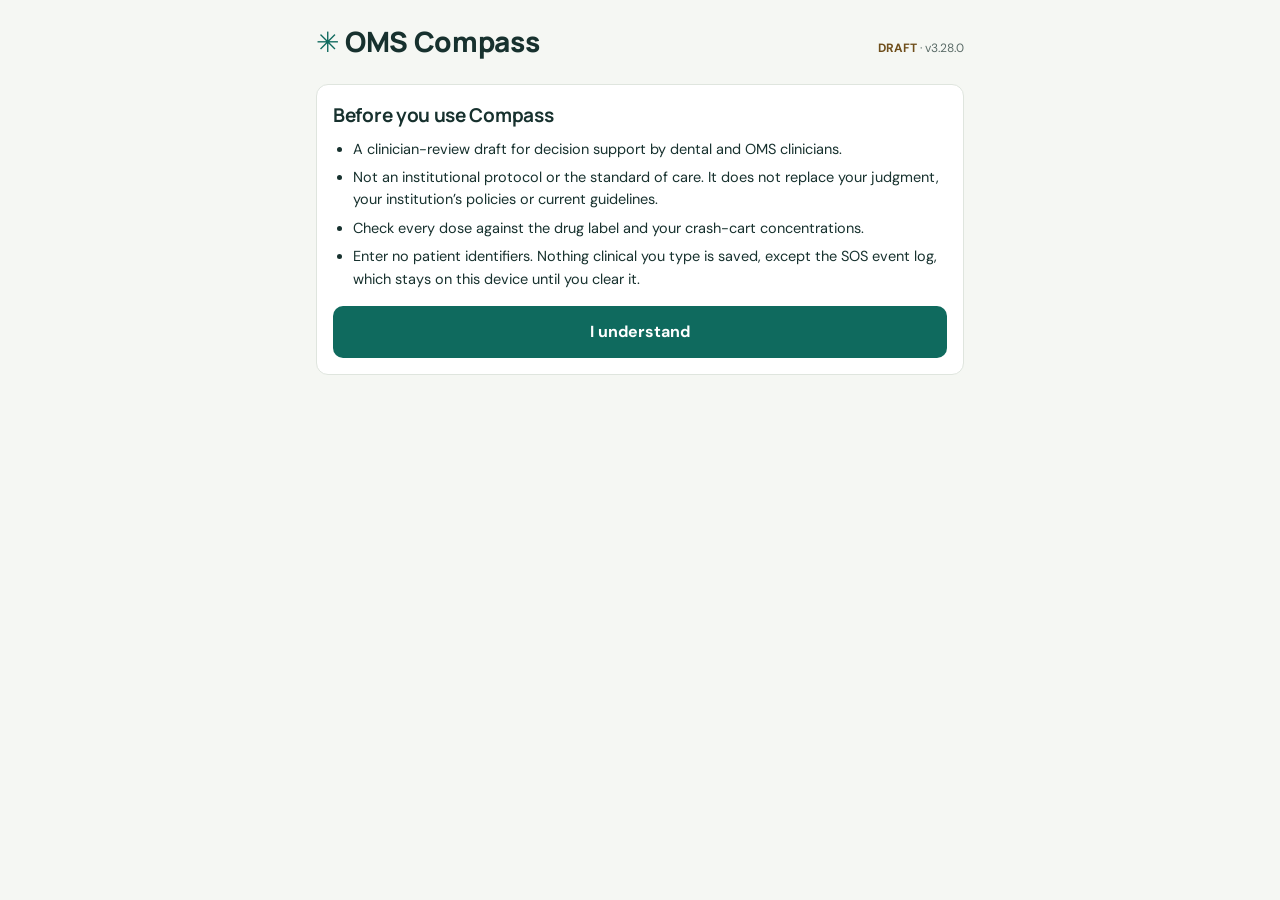
==== commit 5482b18b: "v3.28.0: v2 patient journey engine, composer and patient tabs (content draft, not live) Co-Authored-" ====
--- a/index.html
+++ b/index.html
@@ -83,6 +83,7 @@
 .fld{display:flex;flex-direction:column;gap:4px;font-size:12px;color:var(--muted);min-width:0}
 .fld input,.fld select{width:100%;border:1px solid var(--line);background:var(--bg);border-radius:8px;padding:9px 10px;font-size:16px;color:var(--ink);font-variant-numeric:tabular-nums}
 .toggles{display:flex;flex-wrap:wrap;gap:6px}
+.v2c .tg{min-height:48px;min-width:48px;font-size:15px}.v2c{margin-bottom:8px}
 .tg{border:1px solid var(--line);background:var(--bg);border-radius:18px;padding:7px 11px;font-size:13px;min-height:36px;color:var(--muted)}
 .tg.on{background:var(--chip);border-color:var(--chip);color:var(--chip-ink);font-weight:700}
 .calc{margin-top:10px;font-size:13px;font-weight:600;color:var(--chip-ink);background:var(--chip);border-radius:8px;padding:7px 10px;font-variant-numeric:tabular-nums}
@@ -485,6 +486,7 @@
 
 <div class="wrap" id="app"></div>
 
+<script src="handouts/v2.js"></script>
 <script>
 /* ===== Sources (checked Oct 21, 2026) ===== */
 const SRC={
@@ -2033,8 +2035,9 @@
 function topHTML(btn){return`<div class="top">${S.view&&S.view!=='decide'?'<button class="icon-btn homebtn" data-home aria-label="Home">⌂</button>':''}<h1><span>✳</span> OMS Compass</h1><span class="small">${offHTML()}<b style="color:var(--warn-ink)">DRAFT</b> · ${btn?`<button class="vbtn" data-view="new" aria-label="What’s new in v${VER}">v${VER}</button>`:`v${VER}`}</span></div>`}
 
 /* ===== Version, change log, disclaimer ===== */
-const VER='3.27.2';
+const VER='3.28.0';
 const CHANGES=[
+{v:'3.28.0',d:'Nov 19, 2026',i:['Patient tab: a new Send to patient composer (Author mode). You pick the procedure, the stage, chips that apply to the patient and the language, and it shows a QR code. The new patient pages (Options, Risks, Recovery, with day-by-day cards) are a draft for your review. Until you approve them, the QR still opens the current approved handout, and Preview shows the draft.','The patient page now works offline after its first visit.']},
 {v:'3.27.2',d:'Nov 19, 2026',i:['中文 patient handouts are now 繁體中文 (Traditional characters, Taiwan wording), including drug names such as 乙醯胺酚 for acetaminophen. The PDF QR sheets were regenerated. Translation still needs review by a fluent speaker.']},
 {v:'3.27.1',d:'Nov 19, 2026',i:['Sources: 12 citations checked against the source page and dated, including the odontogenic sinusitis consensus papers, NSW salivary referral criteria, the FDA gabapentinoid and opioid–benzodiazepine notices, and US labels for Paxlovid, tramadol and methotrexate. Fixed a wrong PADSS reference link and two dead FDA links.','Salivary swelling: sialadenitis that is unresponsive to treatment, in an immunocompromised patient or with facial nerve palsy now routes to emergency assessment (NSW criteria).','Methotrexate check: avoid nitrous oxide sedation (US label).']},
 {v:'3.27.0',d:'Nov 18, 2026',i:['Unknown answers: the pending panel now shows what Yes and No would each lead to and, for 124 safety and risk questions, continues on the more cautious answer, labelled Provisional, with a Verify-before-finalizing list. Measurement, exam and treatment-choice questions stay paused. Nothing is finalized while an answer is Unknown.','Copy SOAP note: one de-identified note for the whole encounter (Subjective, Objective, Assessment, Plan) from every module used plus the Assessment. Available on module plans and in the Assessment.']},
@@ -2254,10 +2257,12 @@
 function patientStatusHTML(l){return`<p class="caveat" lang="${HL(l)}">${esc(patientFooter(l))}</p>`}
 function patientFullText(){const e=S.hoExport;if(!e)return'';const l=S.lang||'en';
  if(e.kind==='grid'){const g=OG.find(x=>x.id===e.id);return g?ogText(g,l):''}
+ if(e.kind==='v2'){const h=HO.find(x=>x.id===V2.LEGACY[v2State().proc]);return hoText(h,l)}
  const h=HO.find(x=>x.id===e.id),f=FAQ.find(x=>x.id===e.id);return h?hoText(h,l):f?faqText(f,l):'';
 }
 /* What the card shows and the short text says: title, call line, up to 3 call-us/911 lines, link. */
 function patientExport(){const e=S.hoExport;if(!e)return null;const l=S.lang||'en',ph=officePh();let L=l,t='',warn=[];
+ if(e.kind==='v2')return v2ok()?v2Export(l,ph):null;
  const h=HO.find(x=>x.id===e.id),f=FAQ.find(x=>x.id===e.id),g=e.kind==='grid'?OG.find(x=>x.id===e.id):null;
  if(g){L=g.t[l]?l:'en';t=g.t[L]}else if(h){t=h.t[l];warn=hoItems(h,l).filter(x=>x.w).slice(0,3).map(x=>({ic:x.ic,t:x.t.replace('[office phone]',ph||'your surgeon’s office')}))}else if(f){L=faqL(l);t=f.t[L]}else return null;
  /* A recorded medication precaution or age/weight limit withholds the general pain doses; the patient page shows them, so no link or QR. */
@@ -2271,9 +2276,10 @@
 function patientPreviewHTML(){const x=patientExport();if(!x)return'';const u=PATIENT_UI[x.l]||PATIENT_UI.en,P=PT[x.l]||PT.en,ln=(HO_LANGS.find(z=>z[0]===x.L)||['','English'])[1];
  const need=x.ph?'':`<div class="red" id="oph-need"><b>Add your office phone first.</b> Every patient message carries a number to call. Saved on this device only.<div style="margin-top:8px">${ophFieldHTML('oph-in')}</div></div>`;
  const card=`<div class="pcard" lang="${HL(x.L)}"><b class="pct">${esc(x.t)}</b>${x.ph?`<a class="pcall" href="${telOf(x.ph)}">📞 ${esc(P.call)} · ${esc(x.ph)}</a>`:''}${x.warn.length?`<ul class="hol">${x.warn.map(w=>`<li class="warn"><span class="ic" aria-hidden="true">${w.ic}</span>${esc(w.t)}</li>`).join('')}</ul>`:''}${x.hold?`<p class="pmeds">${esc(u.meds+(patientMedicationRisk().nsaid?' '+u.nsaid:''))}</p>`:`<p class="plink">${esc(P.full)} ›</p>`}</div>`;
- const qr=!x.ph?'':x.hold?`<p class="small" id="qr-held"><b>No QR or link for this patient.</b> The patient page lists the general pain doses, and a medication precaution or age/weight limit is recorded. Send the full text (it withholds them) and give the written medication plan.</p>`:`<div class="qrwrap">${qrSVG(x.url,'QR code: opens these instructions on the patient’s phone')}<p class="small">Patient scans with the phone camera. Opens in ${esc(ln)}, with every handout and FAQ one tap away. Nothing is sent from your phone; the link carries no patient details.</p></div>`;
+ const qr=!x.ph?'':x.hold?`<p class="small" id="qr-held"><b>No QR or link for this patient.</b> The patient page lists the general pain doses, and a medication precaution or age/weight limit is recorded. Send the full text (it withholds them) and give the written medication plan.</p>`:`<div class="qrwrap">${qrSVG(x.url,'QR code: opens these instructions on the patient’s phone')}<p class="small">Patient scans with the phone camera. Opens in ${esc(ln)}, with every handout and FAQ one tap away. Nothing is sent from your phone; the link carries no patient details.</p>${x.v2?`<p class="small" id="v2-len"><b>${x.url.length} characters</b> ${x.url.length<150?'✓ under 150':'✗ over 150'} · QR error correction M</p>`:''}</div>`;
+ const v2n=x.v2?`${x.v2.live?'':`<p class="small" id="v2-gate"><b>v2 draft, pending your review.</b> Until you approve it, this QR and text open the approved handout: ${esc(x.v2.legacy)}.</p>`}<a class="go" id="v2-preview" href="${esc(x.v2.preview)}" target="_blank" rel="noopener">Preview patient view${x.v2.live?'':' (draft)'} ↗</a>`:'';
  const btns=x.ph?`<button class="gobtn" data-patient-confirm>Copy ${x.hold?'full text':'text'} for front desk</button><button class="go" data-patient-share>Share from my phone ↗</button>`:'';
- return`<section class="box inner" id="patient-export-preview" role="region" aria-label="Patient export preview"><h3>Send to patient</h3>${need}${card}${qr}${btns}<button class="go" data-patient-cancel>${esc(u.cancel)}</button><p class="small">Check language, practice phone, medication precautions and doses. Translations need fluent-speaker review. “Share from my phone” sends from your own number.</p><details class="more"><summary>Show full text</summary><textarea class="copybox" rows="12" readonly aria-label="Patient export text">${esc(x.hold?patientFullText():patientShortText()+'\n\n— Full text —\n\n'+patientFullText())}</textarea></details></section>`}
+ return`<section class="box inner" id="patient-export-preview" role="region" aria-label="Patient export preview"><h3>Send to patient</h3>${need}${card}${qr}${v2n}${btns}<button class="go" data-patient-cancel>${esc(u.cancel)}</button><p class="small">Check language, practice phone, medication precautions and doses. Translations need fluent-speaker review. “Share from my phone” sends from your own number.</p><details class="more"><summary>Show full text</summary><textarea class="copybox" rows="12" readonly aria-label="Patient export text">${esc(x.hold?patientFullText():patientShortText()+'\n\n— Full text —\n\n'+patientFullText())}</textarea></details></section>`}
 
 const TEACH={ext:['What will you do if it is still bleeding at home?','What should you not do in the first 24 hours?','When would you call us, and when would you call 911?'],
  imp:['What should you not do with your tongue, lip or denture near the surgery site?','When can you chew on that side?','What would make you call us?'],
@@ -2438,14 +2444,33 @@
 function hoHTML(){const l=S.lang||'en';
  return `${HANDOUTS_LIVE?'':'<div class="red"><b>DRAFT — pending Dr. Young’s review.</b> Not linked in the app yet. Approve to make them visible in the app.</div>'}
  ${colleague()?`<div class="lab" id="ho-neutral" style="margin-bottom:8px">${esc(HO_NEUTRAL)}</div>`:`<div class="toggles" id="ho-site" style="margin-bottom:6px">${[['young','Dr. Young'],['bayside','Bayside']].map(([c,n])=>`<button class="tg${(S.site||'young')===c?' on':''}" data-site="${c}" aria-pressed="${(S.site||'young')===c}">${n}</button>`).join('')}</div>`}
- <div class="toggles" style="margin-bottom:10px">${HO_LANGS.map(([c,n])=>`<button class="tg${l===c?' on':''}" data-lang="${HL(c)}" lang="${HL(c)}" aria-pressed="${l===c}">${n}</button>`).join('')}</div>
- ${patientPreviewHTML()}${patientStatusHTML(l)}<div class="lab" id="ho-sec-post">Post-op instructions</div>
+ <div class="toggles" style="margin-bottom:10px">${HO_LANGS.map(([c,n])=>`<button class="tg${l===c?' on':''}" data-lang="${c}" lang="${HL(c)}" aria-pressed="${l===c}">${n}</button>`).join('')}</div>
+ ${v2HTML()}${patientPreviewHTML()}${patientStatusHTML(l)}<div class="lab" id="ho-sec-post">Post-op instructions</div>
  ${HO.map(h=>`<details class="box" id="ho-${h.id}"${S.hoOpen===h.id?' open':''}><summary>${esc(h.t[l])}</summary><div class="inner look"><ul class="hol">${hoItems(h,l).map(x=>`<li${x.w?' class="warn"':''}><span class="ic" aria-hidden="true">${x.ic}</span>${esc(x.t)}</li>`).join('')}</ul>${teachHTML(h.id)}<button class="go" data-share="${h.id}">${esc(PATIENT_UI[l].preview)} ›</button> <span class="small">${h.src.map(srcLink).join(' · ')}</span></div></details>`).join('')}
  ${[['proc','Procedure FAQs'],['dx','Diagnosis FAQs']].map(([k,n])=>`<div class="lab" id="ho-sec-${k}" style="margin-top:14px">${n}</div>${faqL(l)!==l?`<p class="small">FAQs are in English and Español for now — English shown.</p>`:''}${FAQ.filter(f=>f.k===k).map(f=>{const L=faqL(l);return`<details class="box" id="ho-${f.id}"${S.hoOpen===f.id?' open':''}><summary lang="${HL(L)}">${esc(f.t[L])}</summary><div class="inner look" lang="${HL(L)}">${f.i[L].map(([q,a])=>`<p><b>${esc(q)}</b><br>${esc(a)}</p>`).join('')}<button class="go" data-share="${f.id}">${HO_UI[L].sh} ↗</button> <span class="small">${f.src.map(srcLink).join(' · ')}</span></div></details>`}).join('')}`).join('')}
  <div class="lab" id="ho-sec-og" style="margin-top:14px">Choosing a treatment · option grids</div><p class="small">Spanish, Kriolu and 中文 are machine-drafted, pending native-speaker review.</p>${OG.map(g=>ogHTML(g,l)).join('')}
  ${d7HTML(l)}
  <textarea id="copybox" class="copybox" hidden aria-label="Handout text"></textarea><p class="caveat">Option grids follow the Option Grid format (one page, patients’ common questions, side by side) ${srcLink('optgrid')}; teach-back per AHRQ ${srcLink('teachback')}. Plain-language drafts written from published patient instructions; edit to match your practice. FAQs are general information, not a substitute for the visit.</p>`}
 async function shareTxt(title,t,btn){try{if(navigator.share){await navigator.share({title,text:t});return}}catch(e){if(e&&e.name==='AbortError')return}try{await navigator.clipboard.writeText(t);btn.textContent='Copied'}catch(e){showCopy(t)}}
+/* ===== v2 composer: procedure → stage → modifier chips → language → QR. Data and link rules come from handouts/v2.js.
+   Until V2.V2_LIVE, the QR opens the approved handout for that procedure; only the preview link shows the draft. Author mode only while draft. ===== */
+const V2L={proc:[['ext3','3rd molars / extraction'],['imp','Implant + graft'],['aox','All-on-X']],stage:[['c','Consult'],['r','Post-op'],['a','Full journey']]};
+function v2ok(){return typeof V2!=='undefined'&&(V2.V2_LIVE||!colleague())}
+function v2State(){return S.v2||(S.v2={proc:'ext3',stage:'r',mods:[]})}
+/* A recorded medication precaution or age/weight limit adds nd: the patient page then hides the general pain doses. */
+function v2Mods(){const m=[...v2State().mods];if(patientMedicationRisk().withhold)m.push('nd');return V2.MODS.filter(x=>m.includes(x))}
+function v2URL(draft){const v=v2State(),q=colleague()?(ownPh()?'?ph='+ownPh():''):(S.site==='bayside'?'?site=bayside':'');return HO_URL+q+'#'+V2.hashV2({proc:v.proc,stage:v.stage,mods:v2Mods(),lang:S.lang||'en',draft:!!draft})}
+function v2HTML(){if(!v2ok())return'';const v=v2State(),seg=(xs,k,cur)=>`<div class="toggles v2c">${xs.map(([c,n])=>`<button class="tg${cur(c)?' on':''}" data-${k}="${c}" aria-pressed="${cur(c)}">${esc(n)}</button>`).join('')}</div>`;
+ return`<section class="box inner" id="v2-composer" aria-label="Send to patient composer"><h3>Patient link${V2.V2_LIVE?'':' <em class="small">v2 draft · author only</em>'}</h3>
+ <div class="lab">1 · Procedure</div>${seg(V2L.proc,'v2p',c=>v.proc===c)}<div class="lab">2 · Stage</div>${seg(V2L.stage,'v2s',c=>v.stage===c)}
+ <div class="lab">3 · Applies to this patient</div>${seg(V2.MODS.filter(k=>k!=='nd').map(k=>[k,V2.M[k].en.label]),'v2m',c=>v.mods.includes(c))}
+ ${patientMedicationRisk().withhold?'<p class="small" id="v2-nd">A medication precaution or age/weight limit is recorded: the patient page will hide the general pain doses.</p>':''}
+ <p class="small">4 · Language: the buttons above. The QR card follows.</p></section>`}
+function v2Export(l,ph){const v=v2State(),leg=V2.LEGACY[v.proc],h=HO.find(x=>x.id===leg);
+ const warn=hoItems(h,l).filter(x=>x.w).slice(0,3).map(x=>({ic:x.ic,t:x.t.replace('[office phone]',ph||'your surgeon’s office')}));
+ const v2={live:V2.V2_LIVE,preview:v2URL(true),legacy:h.t[l]};
+ if(!V2.V2_LIVE)return{l,L:l,t:h.t[l],ph,warn,hold:patientMedicationRisk().withhold,url:patientURL(leg,l),v2};
+ return{l,L:l,t:V2.P[v.proc].en.consult.headline,ph,warn,hold:false,url:v2URL(false),v2}}
 function shareHO(id){S.hoExport={kind:'handout',id};rebody();document.getElementById('patient-export-preview')?.scrollIntoView({block:'start'})}
 
 
@@ -3511,7 +3536,7 @@
  S.changes=[];delete S.compare;delete S.compareEligible;document.body.classList.remove('kb');
  ['consult','autoOverrides'].forEach(k=>{delete S[k]});S.draftMode=false;
  ['pf','ans','inp','rcri','io','bx','cx'].forEach(k=>{S[k]={}});S.asmt=[];S.atab='find';
- ['tri','triErr','wt','wtIn','lkc','asa','today','q','refq','fid','fhit','adultOK','fast','emOpen','hoOpen','mod','ioSig','ioReset','labPick','casePick'].forEach(k=>{delete S[k]});
+ ['tri','triErr','wt','wtIn','lkc','asa','today','q','refq','fid','fhit','adultOK','fast','emOpen','hoOpen','mod','ioSig','ioReset','labPick','casePick','v2'].forEach(k=>{delete S[k]});
  home()}
 function hasPatient(){return!!((S.asmt&&S.asmt.length)||Object.keys(S.lkc||{}).length||Object.keys(S.pf||{}).length||Object.values(S.ans||{}).some(o=>o&&Object.keys(o).length)||Object.values(S.inp||{}).some(o=>o&&Object.keys(o).length)||S.tri||S.wt||Object.values(S.rcri||{}).some(Boolean)||Object.values(S.io||{}).some(Boolean))}
 let npArm=0;
@@ -3898,6 +3923,7 @@
  if(b.dataset.ho){S.hoOpen=b.dataset.ho;view('handouts');const d=document.getElementById('ho-'+b.dataset.ho);d&&d.scrollIntoView({block:'start'});return}
  if(b.dataset.lang){S.lang=b.dataset.lang;return rebody()}
  if(b.dataset.site){S.site=b.dataset.site;return rebody()}
+ if(b.dataset.v2p||b.dataset.v2s||b.dataset.v2m){const v=v2State();if(b.dataset.v2p)v.proc=b.dataset.v2p;if(b.dataset.v2s)v.stage=b.dataset.v2s;if(b.dataset.v2m){const k=b.dataset.v2m;v.mods=v.mods.includes(k)?v.mods.filter(x=>x!==k):[...v.mods,k]}S.hoExport={kind:'v2'};return rebody()}
  if(b.dataset.share){S.hoExport={kind:'handout',id:b.dataset.share};rebody();document.getElementById('patient-export-preview')?.scrollIntoView({block:'start'});return}
  if(b.dataset.ogshare){S.hoExport={kind:'grid',id:b.dataset.ogshare};rebody();document.getElementById('patient-export-preview')?.scrollIntoView({block:'start'});return}
  if(b.hasAttribute('data-patient-cancel')){delete S.hoExport;return rebody()}
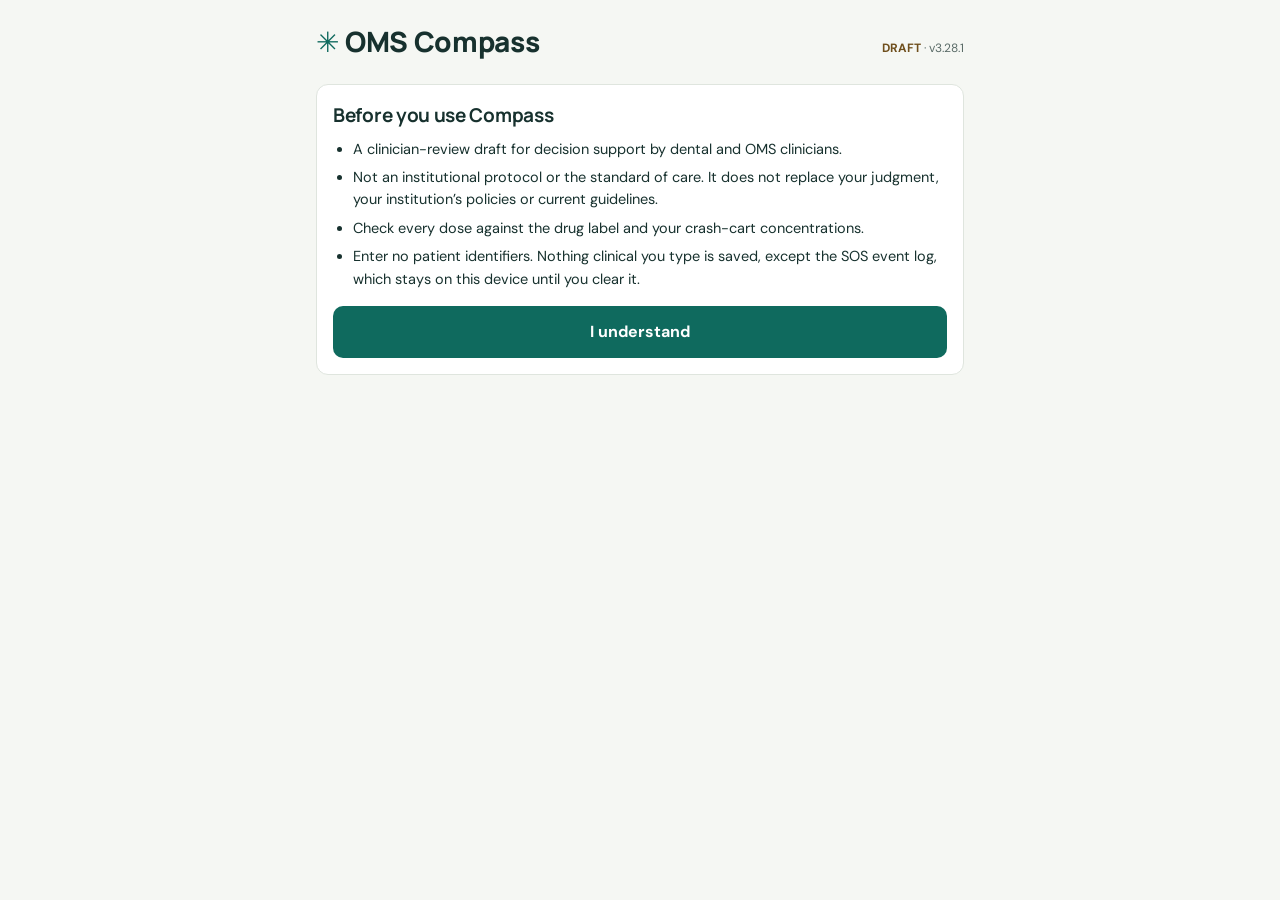
==== commit a69edaf6: "v3.28.1: Home on every screen (Ask Claude sheet, v2 patient page); audit test Co-Authored-By: Claude" ====
--- a/index.html
+++ b/index.html
@@ -195,6 +195,7 @@
 #asksheet .acts a,#asksheet .acts button{display:flex;align-items:center;justify-content:center;min-height:52px;border-radius:12px;font:800 15px/1.2 var(--display);text-align:center;padding:4px 8px;text-decoration:none;border:2px solid var(--ink)}
 #asksheet .acts .p1{background:var(--ink);color:var(--bg)}
 #asksheet .acts .p2{background:var(--surface);color:var(--ink)}
+#asksheet .shx{display:flex;justify-content:space-between;align-items:center}#asksheet .shx .x{justify-self:auto}
 #asksheet .x{justify-self:end;border:0;background:none;color:var(--muted);font-weight:700;font-size:14px;min-height:44px;padding:0 4px}
 .handoff{display:grid;grid-template-columns:minmax(0,1fr) auto;gap:10px;align-items:center;text-decoration:none;background:var(--surface);border:1px solid var(--line);border-radius:12px;padding:12px 14px;margin-bottom:12px;color:var(--ink);min-height:56px}
 .handoff b{display:block;font:700 15px var(--display)}
@@ -2035,8 +2036,9 @@
 function topHTML(btn){return`<div class="top">${S.view&&S.view!=='decide'?'<button class="icon-btn homebtn" data-home aria-label="Home">⌂</button>':''}<h1><span>✳</span> OMS Compass</h1><span class="small">${offHTML()}<b style="color:var(--warn-ink)">DRAFT</b> · ${btn?`<button class="vbtn" data-view="new" aria-label="What’s new in v${VER}">v${VER}</button>`:`v${VER}`}</span></div>`}
 
 /* ===== Version, change log, disclaimer ===== */
-const VER='3.28.0';
+const VER='3.28.1';
 const CHANGES=[
+{v:'3.28.1',d:'Nov 19, 2026',i:['Home on every screen: the Ask Claude sheet now has a Home button, and the new patient-journey page has All topics at the top. A test now checks every screen, module and finding.']},
 {v:'3.28.0',d:'Nov 19, 2026',i:['Patient tab: a new Send to patient composer (Author mode). You pick the procedure, the stage, chips that apply to the patient and the language, and it shows a QR code. The new patient pages (Options, Risks, Recovery, with day-by-day cards) are a draft for your review. Until you approve them, the QR still opens the current approved handout, and Preview shows the draft.','The patient page now works offline after its first visit.']},
 {v:'3.27.2',d:'Nov 19, 2026',i:['中文 patient handouts are now 繁體中文 (Traditional characters, Taiwan wording), including drug names such as 乙醯胺酚 for acetaminophen. The PDF QR sheets were regenerated. Translation still needs review by a fluent speaker.']},
 {v:'3.27.1',d:'Nov 19, 2026',i:['Sources: 12 citations checked against the source page and dated, including the odontogenic sinusitis consensus papers, NSW salivary referral criteria, the FDA gabapentinoid and opioid–benzodiazepine notices, and US labels for Paxlovid, tramadol and methotrexate. Fixed a wrong PADSS reference link and two dead FDA links.','Salivary swelling: sialadenitis that is unresponsive to treatment, in an immunocompromised patient or with facial nerve palsy now routes to emergency assessment (NSW criteria).','Methotrexate check: avoid nitrous oxide sedation (US label).']},
@@ -4102,13 +4104,14 @@
   'How to answer:','- Answer first, in 150 words or fewer. OMS level; skip fundamentals.','- Separate guideline-backed points from opinion. Cite primary sources with year.','- Say what finding would change the plan.','- Do not recalculate doses; Compass does the arithmetic. Flag any dose you think is wrong.','- If you disagree with what Compass shows, say so and why.'].filter(x=>x!=='').join('\n').replace(/\n(Where I am|My question|How to answer)/g,'\n\n$1')}
 function askSheet(k){let el=document.getElementById('asksheet');if(!el){el=document.createElement('div');el.id='asksheet';el.setAttribute('role','dialog');el.setAttribute('aria-modal','true');el.setAttribute('aria-label','Ask Claude');document.body.appendChild(el)}
  S.askK=k||'';
- el.innerHTML=`<div class="sh"><button class="x" data-ask-close>Close</button><h3>Ask Claude about this</h3><label class="small" for="askq">Your question. No names, dates of birth or record numbers.</label><textarea id="askq" placeholder="e.g. Does a recent stent change the plan?" autocomplete="off"></textarea><div class="acts"><a class="p1" data-ask-go href="${ASK_URL}" target="_blank" rel="noopener">Copy &amp; open Claude</a><a class="p2" data-ask-go href="${ASK_ALT}" target="_blank" rel="noopener">Copy &amp; open ChatGPT</a></div><p class="small" id="askst" role="status">The prompt is copied; paste it in the chat. The link carries no clinical data.</p><details><summary class="small">What gets copied</summary><textarea id="askprev" readonly aria-label="Prompt preview"></textarea></details></div>`;
+ el.innerHTML=`<div class="sh"><div class="shx"><button class="x" data-ask-home aria-label="Home">⌂ Home</button><button class="x" data-ask-close>Close</button></div><h3>Ask Claude about this</h3><label class="small" for="askq">Your question. No names, dates of birth or record numbers.</label><textarea id="askq" placeholder="e.g. Does a recent stent change the plan?" autocomplete="off"></textarea><div class="acts"><a class="p1" data-ask-go href="${ASK_URL}" target="_blank" rel="noopener">Copy &amp; open Claude</a><a class="p2" data-ask-go href="${ASK_ALT}" target="_blank" rel="noopener">Copy &amp; open ChatGPT</a></div><p class="small" id="askst" role="status">The prompt is copied; paste it in the chat. The link carries no clinical data.</p><details><summary class="small">What gets copied</summary><textarea id="askprev" readonly aria-label="Prompt preview"></textarea></details></div>`;
  el.hidden=false;const prev=el.querySelector('#askprev'),qi=el.querySelector('#askq'),upd=()=>{prev.value=askPrompt(S.askK,qi.value)};qi.addEventListener('input',upd);upd()}
 document.addEventListener('click',e=>{const t=e.target;if(!t||!t.closest)return;
  if(t.closest('[data-allno]')){e.preventDefault();e.stopImmediatePropagation();cwAllNo();return}
  const ab=t.closest('button[data-ask]');if(ab){e.preventDefault();e.stopImmediatePropagation();askSheet(ab.getAttribute('data-ask'));return}
  const el=document.getElementById('asksheet');if(!el||el.hidden)return;
  if(t.closest('[data-ask-close]')||t===el){e.preventDefault();e.stopImmediatePropagation();el.hidden=true;return}
+ if(t.closest('[data-ask-home]')){e.preventDefault();e.stopImmediatePropagation();el.hidden=true;home();return}
  if(t.closest('[data-ask-go]')){const txt=askPrompt(S.askK,(el.querySelector('#askq')||{}).value);const st=el.querySelector('#askst');const fail=()=>{const p=el.querySelector('#askprev');if(p){p.closest('details').open=true;p.value=txt;p.focus();p.select()}if(st)st.textContent='Copy did not work here. Select the text below and copy it.'};try{navigator.clipboard.writeText(txt).then(()=>{if(st)st.textContent='Copied. Paste it in the chat.'},fail)}catch(x){fail()}e.stopImmediatePropagation()}},true);
 
 /* ===== v3.26.0 (Steven, Nov 12, 2026): Recent row, Staff view, SOS run mode with a saved log and 911 script, Ref card dates =====
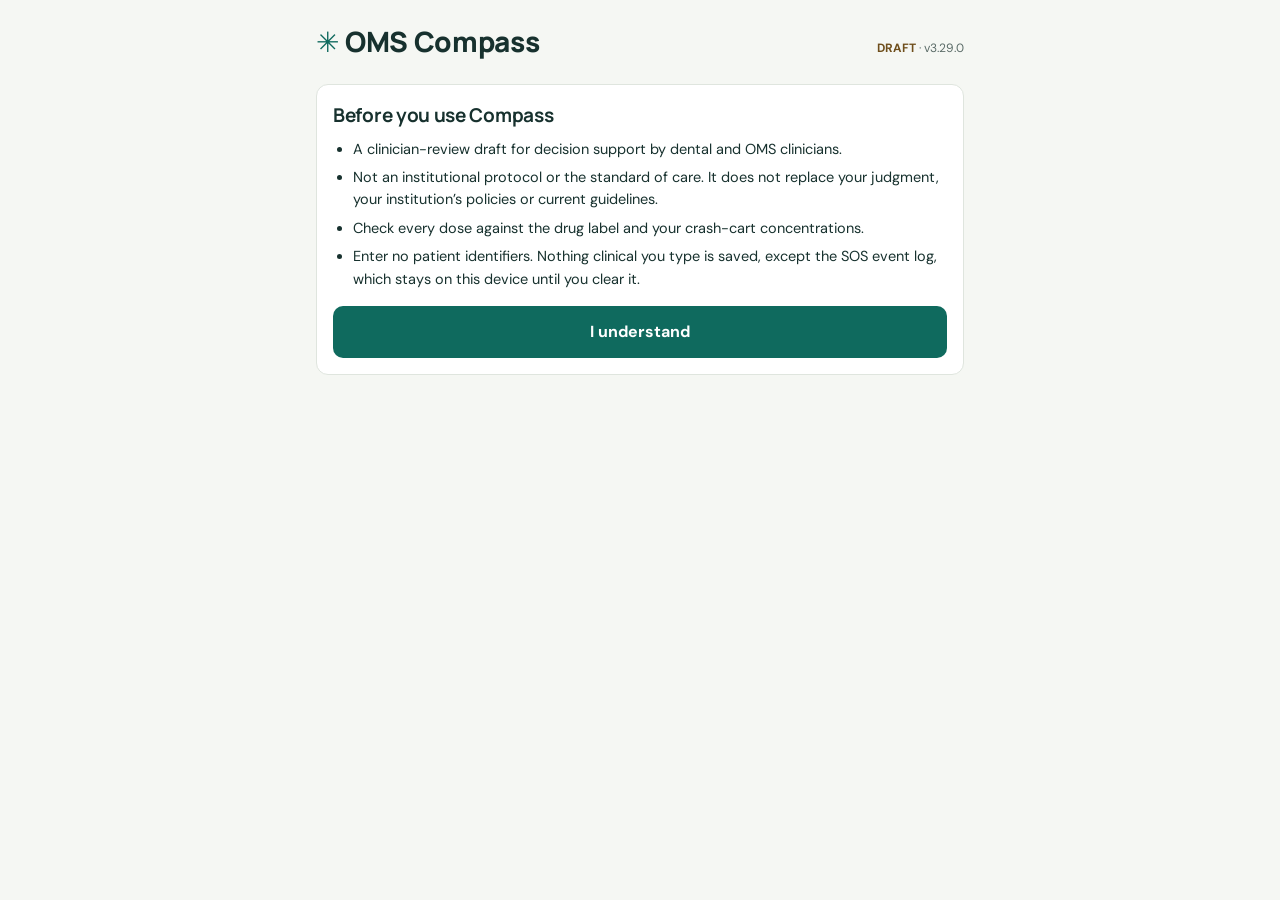
==== commit 44114bcc: "v3.29.0: gate decision labels, on-call drawer and quick row, docked intraop checklist with procedure" ====
--- a/index.html
+++ b/index.html
@@ -291,6 +291,13 @@
 .ctxsum{display:block;font-weight:500;font-size:12px;color:var(--muted);margin-top:2px}
 .alink span{display:block;font-size:13px;color:var(--muted);line-height:1.45;margin-top:2px}
 body.hasbar .wrap{padding-bottom:calc(84px + env(safe-area-inset-bottom,0px))}
+#iodock{position:fixed;left:0;right:0;bottom:env(safe-area-inset-bottom,0px);z-index:30;max-width:430px;margin:0 auto;display:grid;grid-template-columns:minmax(0,1fr) auto;gap:6px;padding:4px 8px;background:var(--ink);color:var(--bg);border-radius:12px 12px 0 0}
+#iodock button{min-height:48px;border:0;border-radius:10px;font:600 14px/1.2 var(--body,inherit);font-family:inherit;cursor:pointer;text-align:left;padding:0 10px;background:transparent;color:inherit}
+#iodock .iod-reset{border:2px solid currentColor;text-align:center}#iodock .iod-reset.arm{background:var(--red-ink);border-color:var(--red-ink);color:#fff}
+body.hasbar #iodock{bottom:calc(64px + env(safe-area-inset-bottom,0px))}body.focus #iodock{bottom:calc(56px + env(safe-area-inset-bottom,0px))}
+body.iodock .wrap{padding-bottom:calc(64px + env(safe-area-inset-bottom,0px))}body.iodock.hasbar .wrap{padding-bottom:calc(140px + env(safe-area-inset-bottom,0px))}body.focus.iodock .wrap,body.focus.iodock.hasbar .wrap{padding-bottom:calc(120px + env(safe-area-inset-bottom,0px))}
+.fx-qr{display:flex;flex-wrap:wrap;gap:8px;margin-top:8px}.fx-qr .go{min-height:48px}
+.ocq .pin{min-height:48px}
 .abar{position:fixed;left:0;right:0;bottom:0;z-index:20;display:grid;grid-template-columns:minmax(0,1fr) auto;gap:8px;padding:8px max(12px,env(safe-area-inset-left,0px)) calc(8px + env(safe-area-inset-bottom,0px));background:var(--bg);border-top:1px solid var(--line);max-width:680px;margin:0 auto}
 .abar[hidden],body.kb .abar{display:none}
 .abtn{min-height:48px;border-radius:10px;border:1px solid var(--line);background:var(--surface);font-weight:700;font-size:15px;color:var(--ink);padding:0 14px}
@@ -310,6 +317,7 @@
 .mgate.g-ok{border-color:var(--ok-ink);background:var(--ok-bg);color:var(--ok-ink)}
 .mgate.g-mod{border-color:var(--warn-ink);background:var(--warn-bg);color:var(--warn-ink)}
 .mgate.g-def{border-color:var(--red-ink);background:var(--red-bg);color:var(--red-ink)}
+.mgate .gdec{display:inline-block;font:800 13px/1.2 var(--display);text-transform:uppercase;letter-spacing:.04em;border:2px solid currentColor;border-radius:8px;padding:4px 8px;margin:2px 0 6px}
 .mgate .gt{display:flex;align-items:center;gap:8px;font:800 15px/1.35 var(--display)}
 .mgate .gt .dot{flex:none;width:12px;height:12px;border-radius:50%;background:currentColor}
 .mgate ul{margin:6px 0 0;padding-left:20px;font-size:13.5px;line-height:1.45}
@@ -2036,8 +2044,9 @@
 function topHTML(btn){return`<div class="top">${S.view&&S.view!=='decide'?'<button class="icon-btn homebtn" data-home aria-label="Home">⌂</button>':''}<h1><span>✳</span> OMS Compass</h1><span class="small">${offHTML()}<b style="color:var(--warn-ink)">DRAFT</b> · ${btn?`<button class="vbtn" data-view="new" aria-label="What’s new in v${VER}">v${VER}</button>`:`v${VER}`}</span></div>`}
 
 /* ===== Version, change log, disclaimer ===== */
-const VER='3.28.1';
+const VER='3.29.0';
 const CHANGES=[
+{v:'3.29.0',d:'Nov 19, 2026',i:['Medical gate result is labelled Proceed (screen result, not a clearance), Address first, Verify first, Defer elective or Escalate, with the defer reasons.','On-call mode now changes the reference drawer: red flags from facial trauma, fracture and infection, plus SOS and Bleeding. Outpatient mode shows chairside limits instead. On-call Home has a quick row: trauma, fracture, infection, bleeding, SOS and SOAP note.','Intraop checklist docks: once a step is set, a slim bar on every screen shows time-out, total and sign-out progress. Tap it to open; Next patient (tap twice) resets. New draft steps for extraction, graft and implant cases.']},
 {v:'3.28.1',d:'Nov 19, 2026',i:['Home on every screen: the Ask Claude sheet now has a Home button, and the new patient-journey page has All topics at the top. A test now checks every screen, module and finding.']},
 {v:'3.28.0',d:'Nov 19, 2026',i:['Patient tab: a new Send to patient composer (Author mode). You pick the procedure, the stage, chips that apply to the patient and the language, and it shows a QR code. The new patient pages (Options, Risks, Recovery, with day-by-day cards) are a draft for your review. Until you approve them, the QR still opens the current approved handout, and Preview shows the draft.','The patient page now works offline after its first visit.']},
 {v:'3.27.2',d:'Nov 19, 2026',i:['中文 patient handouts are now 繁體中文 (Traditional characters, Taiwan wording), including drug names such as 乙醯胺酚 for acetaminophen. The PDF QR sheets were regenerated. Translation still needs review by a fluent speaker.']},
@@ -3542,7 +3551,21 @@
  home()}
 function hasPatient(){return!!((S.asmt&&S.asmt.length)||Object.keys(S.lkc||{}).length||Object.keys(S.pf||{}).length||Object.values(S.ans||{}).some(o=>o&&Object.keys(o).length)||Object.values(S.inp||{}).some(o=>o&&Object.keys(o).length)||S.tri||S.wt||Object.values(S.rcri||{}).some(Boolean)||Object.values(S.io||{}).some(Boolean))}
 let npArm=0;
-function updBar(){document.body.classList.toggle('focus',S.view==='mod');let b=document.getElementById('abar');if(!b){b=document.createElement('div');b.id='abar';b.className='abar';document.body.appendChild(b)}
+/* v3.29 docked intraop bar: once any checklist item is set, a slim bar stays on every screen until reset. Memory only. */
+function ioActive(){return Object.keys(S.io||{}).length>0}
+function ioSecCount(sec){const it=sec[1].filter(([k])=>!ioFold(k));return[it.filter(([k])=>['done','na'].includes(ioVal(k))).length,it.length]}
+function ioSummary(){const secs=[IO[0],...(ioEncounter().length?[['enc',ioEncounter()]]:[]),...IO.slice(1)];let d=0,n=0;secs.forEach(x=>{const[a,b]=ioSecCount(x);d+=a;n+=b});
+ const so=IO.find(x=>x[0].startsWith('Sign-out'));return{d,n,to:ioSecCount(IO[0]),so:ioSecCount(so)}}
+let ioArm=0;
+function updDock(){let d=document.getElementById('iodock');const on=ioActive()&&!(S.view==='asmt'&&S.atab==='io')&&S.view!=='gate';
+ if(!d){if(!on)return;d=document.createElement('div');d.id='iodock';d.setAttribute('role','region');d.setAttribute('aria-label','Intraop checklist');document.body.appendChild(d)}
+ d.hidden=!on;document.body.classList.toggle('iodock',on);if(!on)return;const x=ioSummary(),ok=([a,b])=>b&&a===b?'✓':`${a}/${b}`;
+ d.innerHTML=`<button class="iod-open" data-iodock aria-label="Open intraop checklist"><b>Intraop</b> · Time-out ${ok(x.to)} · ${x.d}/${x.n} · Sign-out ${ok(x.so)}</button><button class="iod-reset${ioArm?' arm':''}" data-iodreset>${ioArm?'Tap again':'Next patient'}</button>`}
+document.addEventListener('click',e=>{const b=e.target.closest('[data-iodock],[data-iodreset]');if(!b)return;e.preventDefault();e.stopImmediatePropagation();
+ if(b.hasAttribute('data-iodock')){S.atab='io';return asmtView()}
+ if(ioArm){ioArm=0;S.io={};S.ioSig={};delete S.ioReset;const ib=document.getElementById('iobody');if(ib)ib.innerHTML=ioHTML();return updBar()}
+ ioArm=1;updDock();setTimeout(()=>{if(ioArm){ioArm=0;updDock()}},3500)},true);
+function updBar(){updDock();document.body.classList.toggle('focus',S.view==='mod');let b=document.getElementById('abar');if(!b){b=document.createElement('div');b.id='abar';b.className='abar';document.body.appendChild(b)}
  if(S.io&&Object.keys(S.io).length)ioSync();const n=(S.asmt||[]).length,io=Object.values(S.io||{}).filter(v=>v===true||v==='done').length,on=(hasPatient()||S.view==='mod'||S.view==='asmt')&&S.view!=='gate';b.hidden=!on;document.body.classList.toggle('hasbar',on);b.classList.add('three');
  const cur=t=>S.view==='asmt'&&(S.atab||'find')===t?' aria-current="page"':'';
  b.innerHTML=`<button class="abtn" data-asmt${cur('find')}>Assessment${n?` · <b>${n}</b>`:''}</button><button class="abtn" data-ioopen${cur('io')}>Intraop${io?` · <b>${io}</b>`:''}</button><button class="abtn np${npArm?' arm':''}" data-newpt>${npArm?'Tap again':'New patient'}</button>`}
@@ -3601,12 +3624,15 @@
  const ctx=['proc','anes','urg'].includes(it.k);
  const q=ctx?chipRow({k:it.k,...CTXQ[it.k],ctx:0},S.pf[it.k]):qHTML(it.q);
  return`<details class="gtq"${S.topqOpen?' open':''} data-topq><summary><b>Changes the plan:</b> ${esc(itemLab(it))}${o.dec.length>1?` <span class="small">· 1 of ${o.dec.length}</span>`:''}</summary>${q.replace(/ (id|for)="(question|pf)-/g,' $1="top-$2-')}${condHTML(it)}</details>`}
+/* v3.29 gate decision label. Buttons stay Yes / No / Unknown (Oct 23 decision); only the gate result is labelled. Unknown or incomplete never reads as Proceed. */
+function GATE_LABEL(g){return g.tone==='def'?(S.pf.urg==='urg'?'Escalate · monitored or hospital setting':'Defer elective'):g.tone==='mod'?(g.unk.length||!g.done?'Verify first':'Address first'):g.tone==='ok'?'Proceed · screen result, not a clearance':''}
 function gateHTML(id){if(!GATED.includes(id))return'';const g=gateModel();
  const items=[...g.hits.map(h=>h[1]),...g.unk.map(q=>`Unknown: ${q}`)];
  const m=asmtModel(),t=g.t;
  /* The procedure view shows the same overall disposition, reason and next action as Assessment and the copied note. */
  const ov=m.od?`<div class="gov"><span class="dtag sm d-${DISP[m.od][1]}">${esc(DISP[m.od][0])}</span>${m.prov?' <span class="small" style="color:inherit">provisional</span>':''}<div class="small" style="color:inherit"><b>Why:</b> ${esc(m.why)}. <b>Next:</b> ${escV(m.act)}</div></div>`:'';
- return`<div class="mgate g-${g.tone}" role="status"><div class="lab" style="color:inherit;opacity:.85">Medical gate</div><div class="gt"><span class="dot" aria-hidden="true"></span>${esc(t)}</div>${items.length?`<ul>${items.map(x=>`<li>${esc(x)}</li>`).join('')}</ul>`:''}${g.tone==='ok'?'<div class="small" style="color:inherit">Screen result · not a clearance.</div>':''}${ov}<div class="gb"><button class="go" data-open="preop">${g.tone==='none'?'Run pre-op screen ›':'Pre-op clearance ›'}</button>${m.od?`<button class="go" data-goasmt>Assessment: ${esc(DISP[m.od][0])} ›</button>`:''}</div></div>`}
+ const gl=GATE_LABEL(g),dc=g.tone==='def'?g.hits.filter(h=>h[0]==='def').map(h=>h[1]):[];
+ return`<div class="mgate g-${g.tone}" role="status"><div class="lab" style="color:inherit;opacity:.85">Medical gate</div>${gl?`<div class="gdec" id="gdec-${id}">${esc(gl)}</div>`:''}<div class="gt"><span class="dot" aria-hidden="true"></span>${esc(t)}</div>${dc.length?`<div class="small" style="color:inherit"><b>Defer because:</b> ${dc.map(esc).join('; ')}. Re-run the pre-op screen once optimized.</div>`:''}${items.length?`<ul>${items.map(x=>`<li>${esc(x)}</li>`).join('')}</ul>`:''}${g.tone==='ok'?'<div class="small" style="color:inherit">Screen result · not a clearance.</div>':''}${ov}<div class="gb"><button class="go" data-open="preop">${g.tone==='none'?'Run pre-op screen ›':'Pre-op clearance ›'}</button>${m.od?`<button class="go" data-goasmt>Assessment: ${esc(DISP[m.od][0])} ›</button>`:''}</div></div>`}
 
 /* Hospital on-call: a remembered preference (not patient data). */
 const OC_KEY='omsCompassOnCall',ONCALL=['trauma','lac','mandfx','dentotrauma','infection','dns','calltri'];
@@ -3641,9 +3667,20 @@
   ['frag','All teeth, roots and fragments accounted for'],
   ['spec','Specimen labeled; requisition complete',[['biopsy','Biopsy']]],
   ['lot','Implant and graft lot numbers recorded'],
-  ['hem','Hemostasis confirmed'],
+  ['hem','Hemostasis confirmed',[['bleed','Bleeding']]],
   ['po','Instructions, prescriptions and after-hours number given'],
   ['dc','If sedated: discharge criteria met and escort present']]],
+ ['If extraction · author’s draft',[
+  ['exroot','Removed tooth and roots matched against the preoperative image; nothing left unintentionally',[['displaced','Displaced root']]],
+  ['exsock','Socket debrided and irrigated as planned; sharp bone edges smoothed'],
+  ['exsin','Upper molar or premolar near the sinus: sinus checked before closure',[['oac','Sinus opening']]]]],
+ ['If bone graft or socket preservation · author’s draft',[
+  ['grcl','Graft contained and membrane stable; closure or planned exposure as intended'],
+  ['grpt','Patient told a few graft granules may come out in the first days']]],
+ ['If implant · author’s draft',[
+  ['imppos','Position checked against the plan or guide: depth, angulation, distance to teeth and to the nerve or sinus',[['nerve','Nerve']]],
+  ['imptq','Insertion torque or stability recorded; cover screw or healing abutment chosen to match'],
+  ['imprad','Post-placement radiograph taken if planned']]],
  ['If All-on-X (full-arch, immediate load)',[
   ['axplan','Prosthetic plan confirmed before reduction: vertical dimension, midline, smile line and planned prosthesis space',[['arch','Full-arch']]],
   ['axscan','Fiducial markers placed; photogrammetry or scans captured before surgery'],
@@ -3657,8 +3694,8 @@
 /* v3.10 encounter checklist. Status per item: done / pend / na (legacy true = done). Items that do not apply to the
    entered procedure or anesthesia fold away (never removed); unset context shows everything. Each status remembers
    the plan facts it depended on and resets when they change. Statuses never feed back into the clinical model. */
-const IO_DEP={axscan:['proc'],axpost:['proc'],axplan:['proc'],axred:['proc'],axguide:['proc'],axtq:['proc'],axmua:['proc'],axconv:['proc'],axrec:['proc'],id:['proc'],cons:['proc','anes','plan'],gate:['plan'],img:['proc'],kit:['proc'],em:['anes'],mon:['anes'],iv:['anes'],npo:['anes','plan'],la:['wt'],vit:['anes'],stop:['proc'],spec:['proc'],lot:['proc'],frag:['proc'],hem:['plan'],po:['plan'],dc:['anes']};
-const IO_FOLD={mon:'sed',iv:'sed',npo:'sed',vit:'sed',dc:'sed',kit:'impl',lot:'impl',img:'surg',frag:'surg',spec:'surg',axscan:'impl',axpost:'impl',axplan:'impl',axred:'impl',axguide:'impl',axtq:'impl',axmua:'impl',axconv:'impl',axrec:'impl'};
+const IO_DEP={exroot:['proc'],exsock:['proc'],exsin:['proc'],grcl:['proc'],grpt:['proc'],imppos:['proc'],imptq:['proc'],imprad:['proc'],axscan:['proc'],axpost:['proc'],axplan:['proc'],axred:['proc'],axguide:['proc'],axtq:['proc'],axmua:['proc'],axconv:['proc'],axrec:['proc'],id:['proc'],cons:['proc','anes','plan'],gate:['plan'],img:['proc'],kit:['proc'],em:['anes'],mon:['anes'],iv:['anes'],npo:['anes','plan'],la:['wt'],vit:['anes'],stop:['proc'],spec:['proc'],lot:['proc'],frag:['proc'],hem:['plan'],po:['plan'],dc:['anes']};
+const IO_FOLD={exroot:'surg',exsock:'surg',exsin:'surg',grcl:'impl',grpt:'impl',imppos:'impl',imptq:'impl',imprad:'impl',mon:'sed',iv:'sed',npo:'sed',vit:'sed',dc:'sed',kit:'impl',lot:'impl',img:'surg',frag:'surg',spec:'surg',axscan:'impl',axpost:'impl',axplan:'impl',axred:'impl',axguide:'impl',axtq:'impl',axmua:'impl',axconv:'impl',axrec:'impl'};
 function ioFold(k){const a=S.pf.anes,p=S.pf.proc,t=IO_FOLD[k];
  if(t==='sed')return a==='la'?'local anesthesia only':null;
  if(t==='impl')return p==='none'||p==='low'?'no implant or graft at the entered procedure tier':null;
@@ -3694,10 +3731,12 @@
  /* Photo triage opens Claude with the full prompt (also copied); the CT1 code is pasted back in Pre-op clearance. */
  if(id==='tri')return`<a class="${cl}" data-triage href="https://claude.ai/new?q=${encodeURIComponent(TRIAGE_PROMPT)}" target="_blank" rel="noopener">📷 ${esc(t)}<span>${esc(d)}</span></a>`;
  return`<button class="${cl}" ${id==='ho'?'data-view="handouts"':`data-open="${id}"`}>${esc(t)}<span>${esc(d)}</span></button>`}).join('')}</div>`}
+const OC_QUICK=[['trauma','Facial trauma'],['mandfx','Mandible fracture'],['infection','Infection · deep space'],['bleed','Bleeding']];
+function ocQuickHTML(){return`<div class="lab group">On-call quick access</div><div class="pins ocq" id="ocq">${OC_QUICK.filter(([id])=>M(id)).map(([id,t])=>`<button class="pin" data-open="${id}">${esc(t)}</button>`).join('')}<button class="pin" data-view="emergency">SOS protocols</button><button class="pin" data-soap>Copy SOAP note</button></div>`}
 function home(){
  S.mod=null;S.retMod=null;S.view='decide';try{if(location.hash)history.replaceState(null,'',location.pathname+location.search)}catch(e){}const ORDER=['Start here','Anesthesia & medical','Dentoalveolar & acute','Post-op & complications','Trauma','Implants','Pathology & pain'];const on=onCall(),GO=['Hospital on-call',...ORDER],gm=MODS.map(m=>[m,homeGroup(m,on)]).filter(x=>x[1]);const groups=[...new Set(gm.map(x=>x[1]))].sort((x,y)=>GO.indexOf(x)-GO.indexOf(y));
  app.innerHTML=topHTML(1)+tabsHTML('decide')+
- `<div class="srch"><input id="in-q" data-q type="search" enterkeyhint="search" autocomplete="off" placeholder="Drug, lab or topic: Eliquis, INR, dry socket" aria-label="Search everything" value="${esc(S.q||'')}"></div><div id="hits">${S.q?hitsHTML(S.q):''}</div><div id="pins"${S.q?' hidden':''}>${qsetHTML(on)}${pinsHTML()}</div><div id="groups"${S.q?' hidden':''}>`+
+ `<div class="srch"><input id="in-q" data-q type="search" enterkeyhint="search" autocomplete="off" placeholder="Drug, lab or topic: Eliquis, INR, dry socket" aria-label="Search everything" value="${esc(S.q||'')}"></div><div id="hits">${S.q?hitsHTML(S.q):''}</div><div id="pins"${S.q?' hidden':''}>${qsetHTML(on)}${on?ocQuickHTML():''}${pinsHTML()}</div><div id="groups"${S.q?' hidden':''}>`+
  groups.map(g=>`<div class="lab group${g==='Hospital on-call'?' oc':''}">${esc(g)}</div><div class="mods">${gm.filter(x=>x[1]===g).map(x=>x[0]).map(m=>`<button class="mod" data-open="${m.id}"><div><b>${esc(m.title)}</b><span>${esc(m.d)}</span></div><i aria-hidden="true">›</i></button>`).join('')}</div>`).join('')+`<details class="box sets" id="settings"${S.setOpen?' open':''}><summary><span>Settings <em class="setsum">On-call ${on?'on':'off'} · ${colleague()?'Colleague':'Author'} mode</em></span></summary><div class="inner">${oncallHTML(on)}${pmodeHTML()}<div class="toggles" style="margin-top:10px">${hcHTML()}</div></div></details>`+`</div>`+
  `<p class="foot">Search shows a finding’s implications first. Coverage map: AAOMS Parameters of Care (2023). Clinician-review draft for decision support. Answer the questions; the plan appears when the path settles. Nothing clinical you enter is saved, except the SOS event log (this device, until cleared). No patient identifiers.<br><b>Shared for colleague discussion.</b> Not an institutional protocol or standard of care; follow your institution’s policies and current guidelines.</p>`+fbHTML('Home');
  window.scrollTo(0,0);S.fid=null;updBar();
@@ -3792,8 +3831,13 @@
 function applyHC(){const r=document.documentElement;if(!r||!r.dataset)return;let v=null;try{v=localStorage.getItem(HC_KEY)}catch(e){v=S.hcv||null}if(v)r.dataset.contrast=v;else delete r.dataset.contrast}
 function toggleHC(){const v=hcOn()?'normal':'high';S.hcv=v;try{localStorage.setItem(HC_KEY,v)}catch(e){}applyHC()}
 function hcHTML(){const on=hcOn();return`<button class="tg${on?' on':''}" data-hc aria-pressed="${on}">High contrast (operatory light) · ${on?'on':'off'}</button>`}
+/* v3.29 drawer leads with the setting: on-call shows red flags reused from the trauma, fracture and infection modules plus SOS; outpatient shows chairside limits. No new clinical text. */
+const OC_RED=['trauma','mandfx','infection'];
+function modeRefHTML(id){if(onCall())return`<div class="fx-sec" id="sec-oncall"><div class="lab">On-call · red flags and escalation</div>${OC_RED.filter(k=>k!==id&&M(k)&&M(k).red).map(k=>`<details class="box"><summary>${esc(M(k).title)}</summary><div class="inner"><div class="red">${M(k).red}</div><button class="go" data-open="${k}">Open ${esc(M(k).title)} ›</button></div></details>`).join('')}<div class="fx-qr"><button class="go" data-view="emergency">SOS protocols ›</button><button class="go" data-open="bleed">Bleeding ›</button></div></div>`;
+ return`<div class="fx-sec" id="sec-outpt"><div class="lab">Chairside quick reference</div><div class="fx-qr"><button class="go" data-view="calc">Local anesthetic maximum · Calc ›</button><button class="go" data-open="preop">Pre-op clearance ›</button><button class="go" data-open="sed">Office sedation ›</button></div></div>`}
 function drawerHTML(m){const id=m.id;
  return`<div class="fx-scrim" data-drclose${S.drOpen?'':' hidden'}></div><section class="fx-sheet${S.drOpen?' open':''}" id="fxsheet" aria-label="Reference drawer"><button class="fx-handle" data-drawer aria-expanded="${!!S.drOpen}" aria-controls="fxbody"><span class="grip" aria-hidden="true"></span><span>Reference · answers</span><span class="chev" aria-hidden="true">${S.drOpen?'▾':'▴'}</span></button><div class="fx-body" id="fxbody"${S.drOpen?'':' inert'}>
+ ${modeRefHTML(id)}
  <div class="fx-sec" id="sec-crit"><div class="lab">This step</div><div id="fxcrit"></div></div>
  <div class="fx-sec" id="sec-path"><div class="lab">Your answers · tap to change</div><div id="fxpath"></div></div>
  ${GATED.includes(id)?'<div class="fx-sec" id="sec-gate"><div id="fxgate"></div></div>':''}
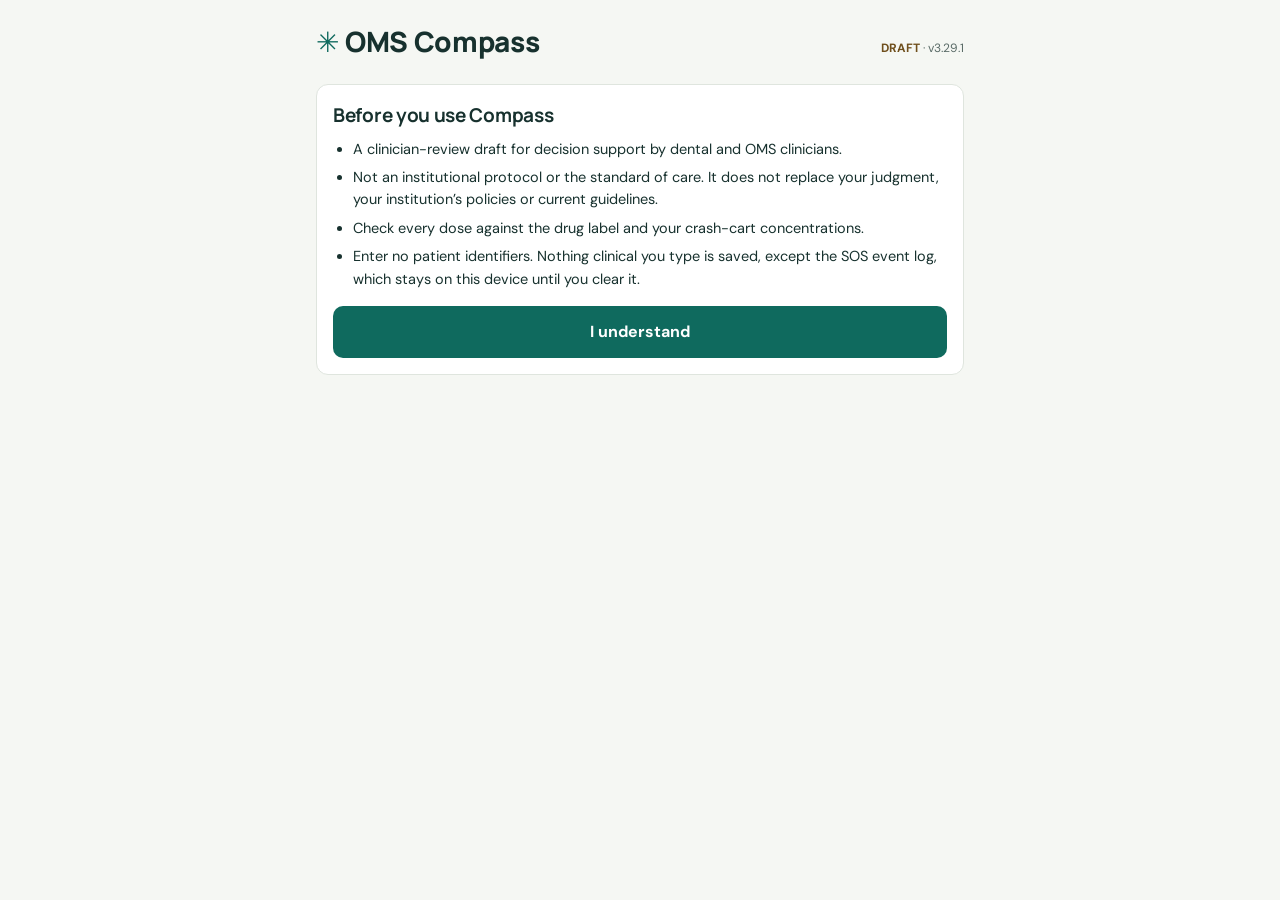
==== commit 407a3880: "v3.29.1: engineering guardrails (AGENTS.md, preflight check, SW JS/CSS lockstep)" ====
--- a/index.html
+++ b/index.html
@@ -2044,9 +2044,10 @@
 function topHTML(btn){return`<div class="top">${S.view&&S.view!=='decide'?'<button class="icon-btn homebtn" data-home aria-label="Home">⌂</button>':''}<h1><span>✳</span> OMS Compass</h1><span class="small">${offHTML()}<b style="color:var(--warn-ink)">DRAFT</b> · ${btn?`<button class="vbtn" data-view="new" aria-label="What’s new in v${VER}">v${VER}</button>`:`v${VER}`}</span></div>`}
 
 /* ===== Version, change log, disclaimer ===== */
-const VER='3.29.0';
+const VER='3.29.1';
 const CHANGES=[
-{v:'3.29.0',d:'Nov 19, 2026',i:['Medical gate result is labelled Proceed (screen result, not a clearance), Address first, Verify first, Defer elective or Escalate, with the defer reasons.','On-call mode now changes the reference drawer: red flags from facial trauma, fracture and infection, plus SOS and Bleeding. Outpatient mode shows chairside limits instead. On-call Home has a quick row: trauma, fracture, infection, bleeding, SOS and SOAP note.','Intraop checklist docks: once a step is set, a slim bar on every screen shows time-out, total and sign-out progress. Tap it to open; Next patient (tap twice) resets. New draft steps for extraction, graft and implant cases.']},
+{v:'3.29.1',d:'Nov 21, 2026',i:['Offline cache: local JS/CSS assets (such as handouts/v2.js) now fetch network-first with cache fallback, staying in lockstep with index.html during app updates.','Engineering guardrails: added AGENTS.md contributor handbook and tests/preflight.cjs one-command version-sync and test verifier. No clinical content changed.']},
+{v:'3.29.0',d:'Nov 19, 2026',i:['Medical gate result is labelled Proceed (screen result, not a clearance), Address first, Verify first, Defer elective or Escalate, with the defer reasons.','On-call mode now changes the reference drawer: red flags from facial trauma and infection, plus Mandible fracture, SOS and Bleeding links. Outpatient mode shows chairside limits instead. On-call Home has a quick row: trauma, fracture, infection, bleeding, SOS and SOAP note.','Intraop checklist docks: once a step is set, a slim bar on every screen shows time-out, total and sign-out progress. Tap it to open; Next patient (tap twice) resets. New draft steps for extraction, graft and implant cases.']},
 {v:'3.28.1',d:'Nov 19, 2026',i:['Home on every screen: the Ask Claude sheet now has a Home button, and the new patient-journey page has All topics at the top. A test now checks every screen, module and finding.']},
 {v:'3.28.0',d:'Nov 19, 2026',i:['Patient tab: a new Send to patient composer (Author mode). You pick the procedure, the stage, chips that apply to the patient and the language, and it shows a QR code. The new patient pages (Options, Risks, Recovery, with day-by-day cards) are a draft for your review. Until you approve them, the QR still opens the current approved handout, and Preview shows the draft.','The patient page now works offline after its first visit.']},
 {v:'3.27.2',d:'Nov 19, 2026',i:['中文 patient handouts are now 繁體中文 (Traditional characters, Taiwan wording), including drug names such as 乙醯胺酚 for acetaminophen. The PDF QR sheets were regenerated. Translation still needs review by a fluent speaker.']},
@@ -3557,7 +3558,7 @@
 function ioSummary(){const secs=[IO[0],...(ioEncounter().length?[['enc',ioEncounter()]]:[]),...IO.slice(1)];let d=0,n=0;secs.forEach(x=>{const[a,b]=ioSecCount(x);d+=a;n+=b});
  const so=IO.find(x=>x[0].startsWith('Sign-out'));return{d,n,to:ioSecCount(IO[0]),so:ioSecCount(so)}}
 let ioArm=0;
-function updDock(){let d=document.getElementById('iodock');const on=ioActive()&&!(S.view==='asmt'&&S.atab==='io')&&S.view!=='gate';
+function updDock(){if(S.io&&Object.keys(S.io).length)ioSync();let d=document.getElementById('iodock');const on=ioActive()&&!(S.view==='asmt'&&S.atab==='io')&&S.view!=='gate';
  if(!d){if(!on)return;d=document.createElement('div');d.id='iodock';d.setAttribute('role','region');d.setAttribute('aria-label','Intraop checklist');document.body.appendChild(d)}
  d.hidden=!on;document.body.classList.toggle('iodock',on);if(!on)return;const x=ioSummary(),ok=([a,b])=>b&&a===b?'✓':`${a}/${b}`;
  d.innerHTML=`<button class="iod-open" data-iodock aria-label="Open intraop checklist"><b>Intraop</b> · Time-out ${ok(x.to)} · ${x.d}/${x.n} · Sign-out ${ok(x.so)}</button><button class="iod-reset${ioArm?' arm':''}" data-iodreset>${ioArm?'Tap again':'Next patient'}</button>`}
@@ -3833,7 +3834,7 @@
 function hcHTML(){const on=hcOn();return`<button class="tg${on?' on':''}" data-hc aria-pressed="${on}">High contrast (operatory light) · ${on?'on':'off'}</button>`}
 /* v3.29 drawer leads with the setting: on-call shows red flags reused from the trauma, fracture and infection modules plus SOS; outpatient shows chairside limits. No new clinical text. */
 const OC_RED=['trauma','mandfx','infection'];
-function modeRefHTML(id){if(onCall())return`<div class="fx-sec" id="sec-oncall"><div class="lab">On-call · red flags and escalation</div>${OC_RED.filter(k=>k!==id&&M(k)&&M(k).red).map(k=>`<details class="box"><summary>${esc(M(k).title)}</summary><div class="inner"><div class="red">${M(k).red}</div><button class="go" data-open="${k}">Open ${esc(M(k).title)} ›</button></div></details>`).join('')}<div class="fx-qr"><button class="go" data-view="emergency">SOS protocols ›</button><button class="go" data-open="bleed">Bleeding ›</button></div></div>`;
+function modeRefHTML(id){if(onCall())return`<div class="fx-sec" id="sec-oncall"><div class="lab">On-call · red flags and escalation</div>${OC_RED.filter(k=>k!==id&&M(k)&&M(k).red).map(k=>`<details class="box"><summary>${esc(M(k).title)}</summary><div class="inner"><div class="red">${M(k).red}</div><button class="go" data-open="${k}">Open ${esc(M(k).title)} ›</button></div></details>`).join('')}<div class="fx-qr"><button class="go" data-view="emergency">SOS protocols ›</button>${OC_RED.filter(k=>k!==id&&M(k)&&!M(k).red).map(k=>`<button class="go" data-open="${k}">${esc(M(k).title)} ›</button>`).join('')}<button class="go" data-open="bleed">Bleeding ›</button></div></div>`;
  return`<div class="fx-sec" id="sec-outpt"><div class="lab">Chairside quick reference</div><div class="fx-qr"><button class="go" data-view="calc">Local anesthetic maximum · Calc ›</button><button class="go" data-open="preop">Pre-op clearance ›</button><button class="go" data-open="sed">Office sedation ›</button></div></div>`}
 function drawerHTML(m){const id=m.id;
  return`<div class="fx-scrim" data-drclose${S.drOpen?'':' hidden'}></div><section class="fx-sheet${S.drOpen?' open':''}" id="fxsheet" aria-label="Reference drawer"><button class="fx-handle" data-drawer aria-expanded="${!!S.drOpen}" aria-controls="fxbody"><span class="grip" aria-hidden="true"></span><span>Reference · answers</span><span class="chev" aria-hidden="true">${S.drOpen?'▾':'▴'}</span></button><div class="fx-body" id="fxbody"${S.drOpen?'':' inert'}>
